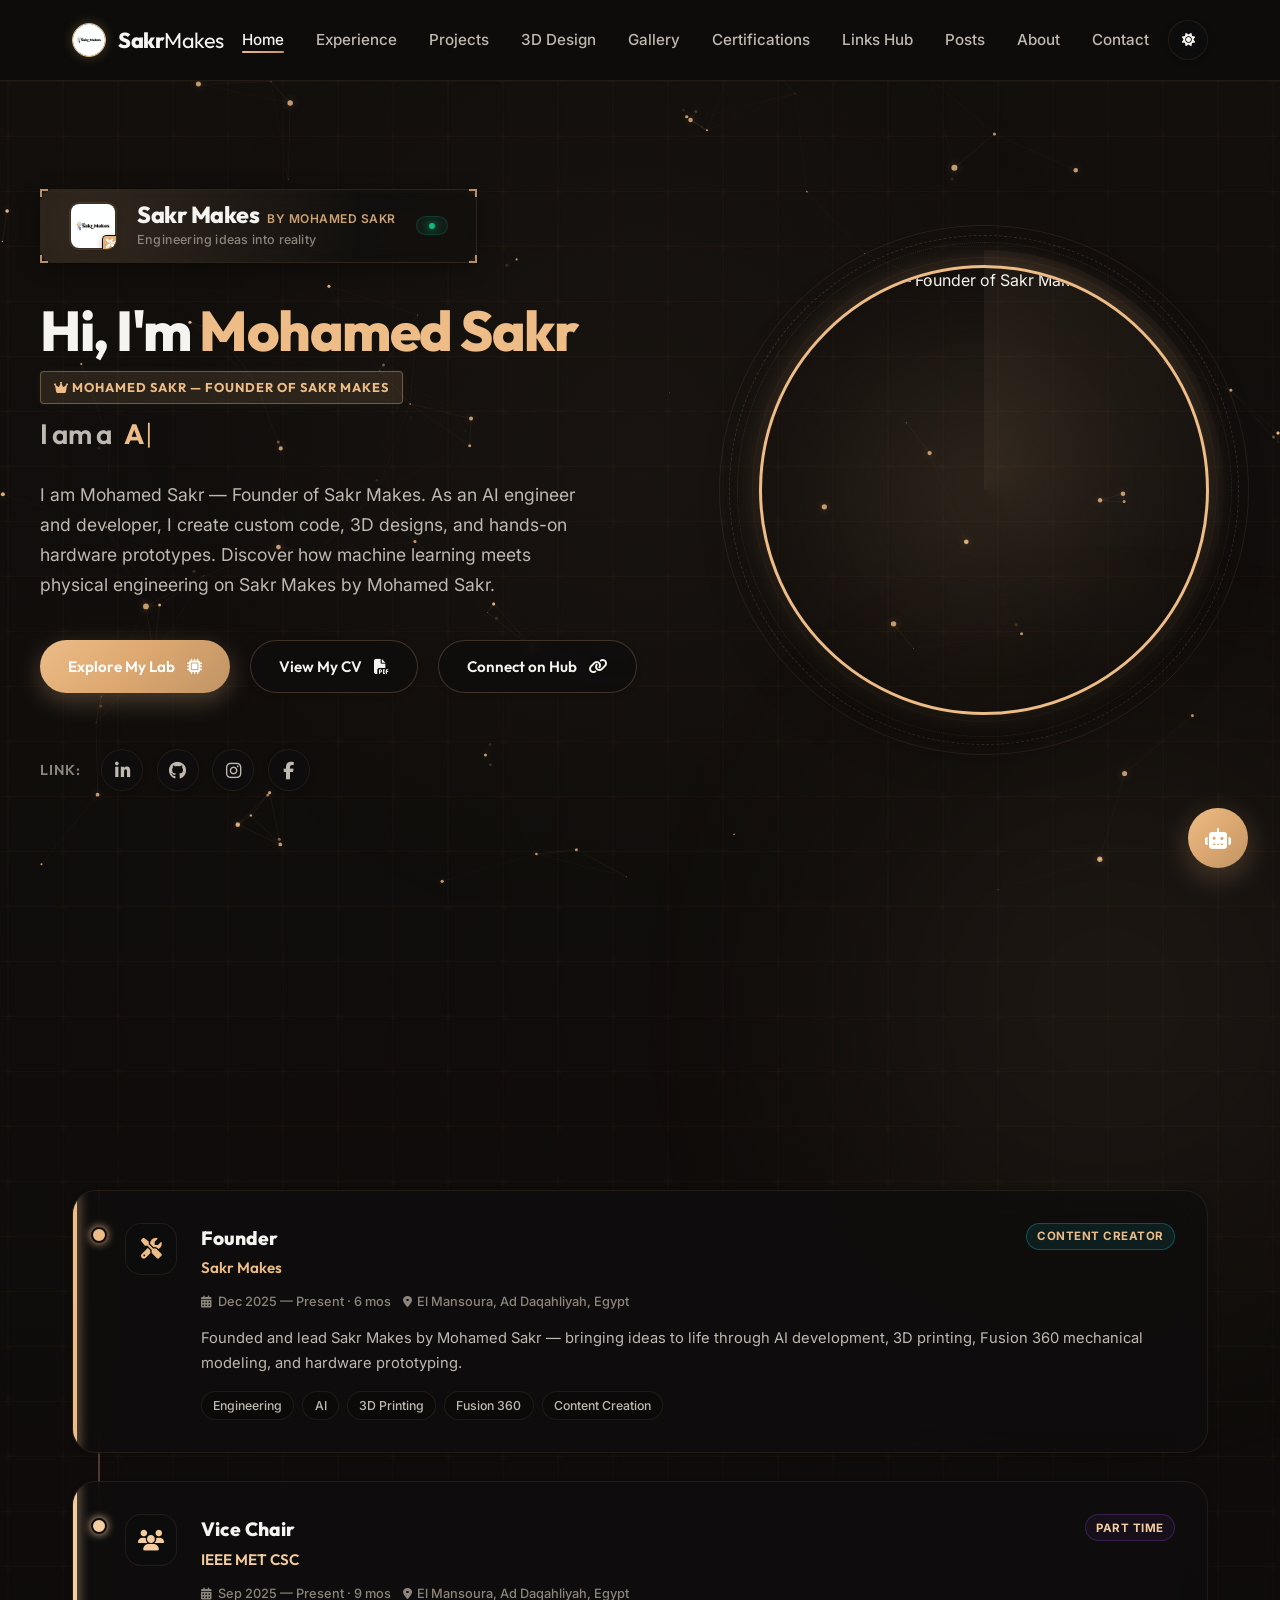
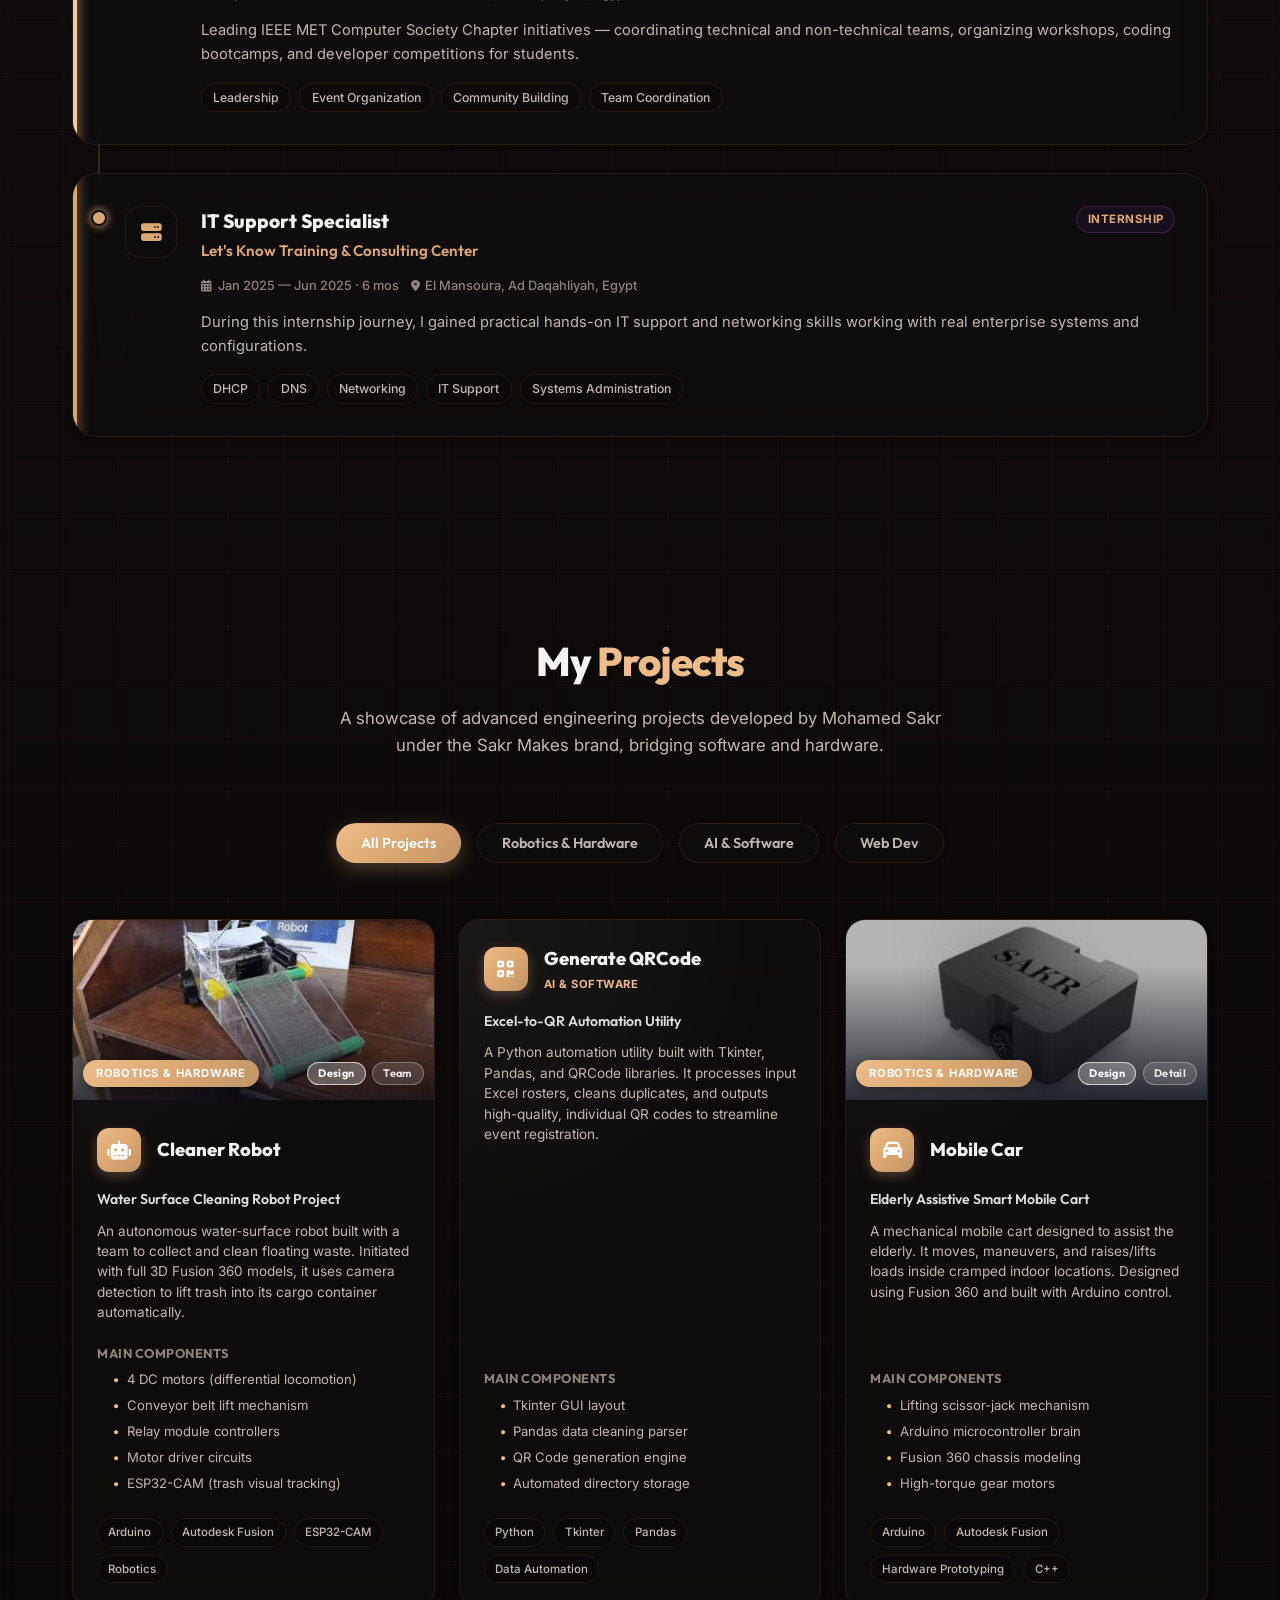
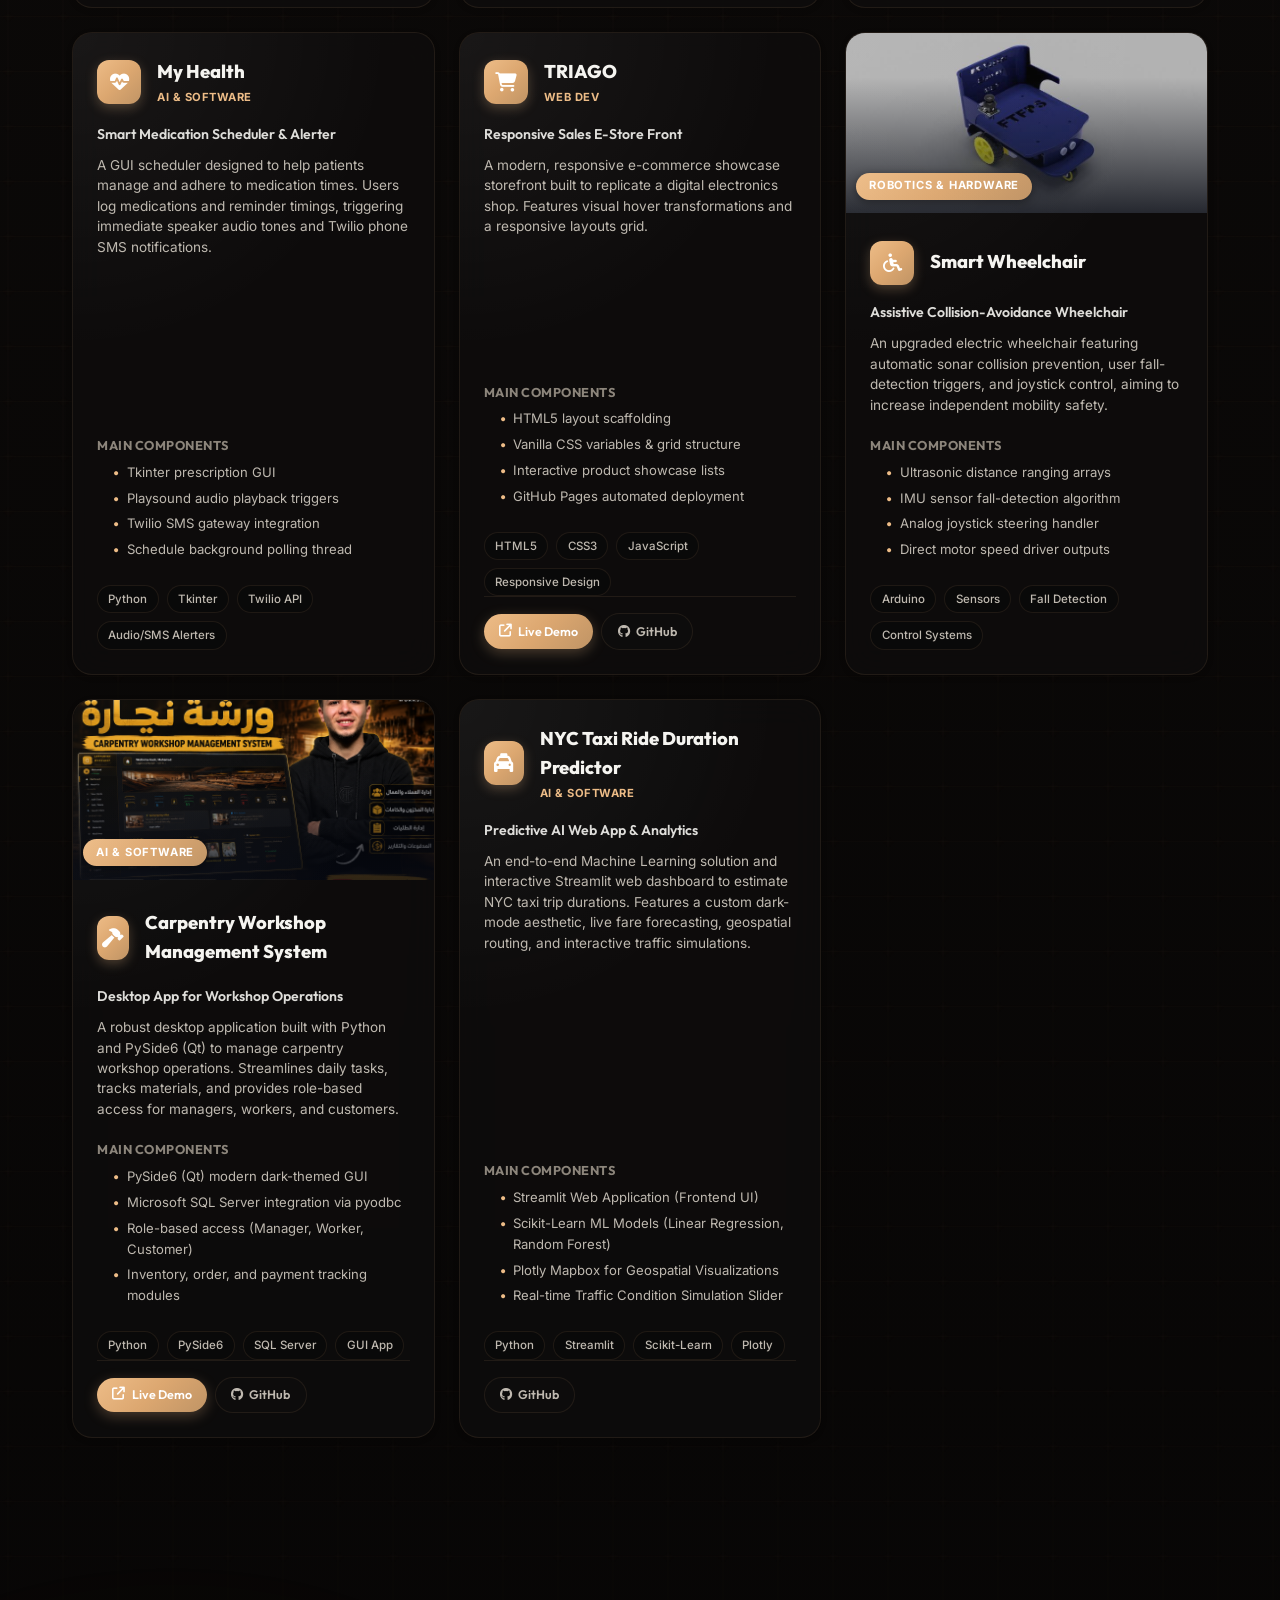
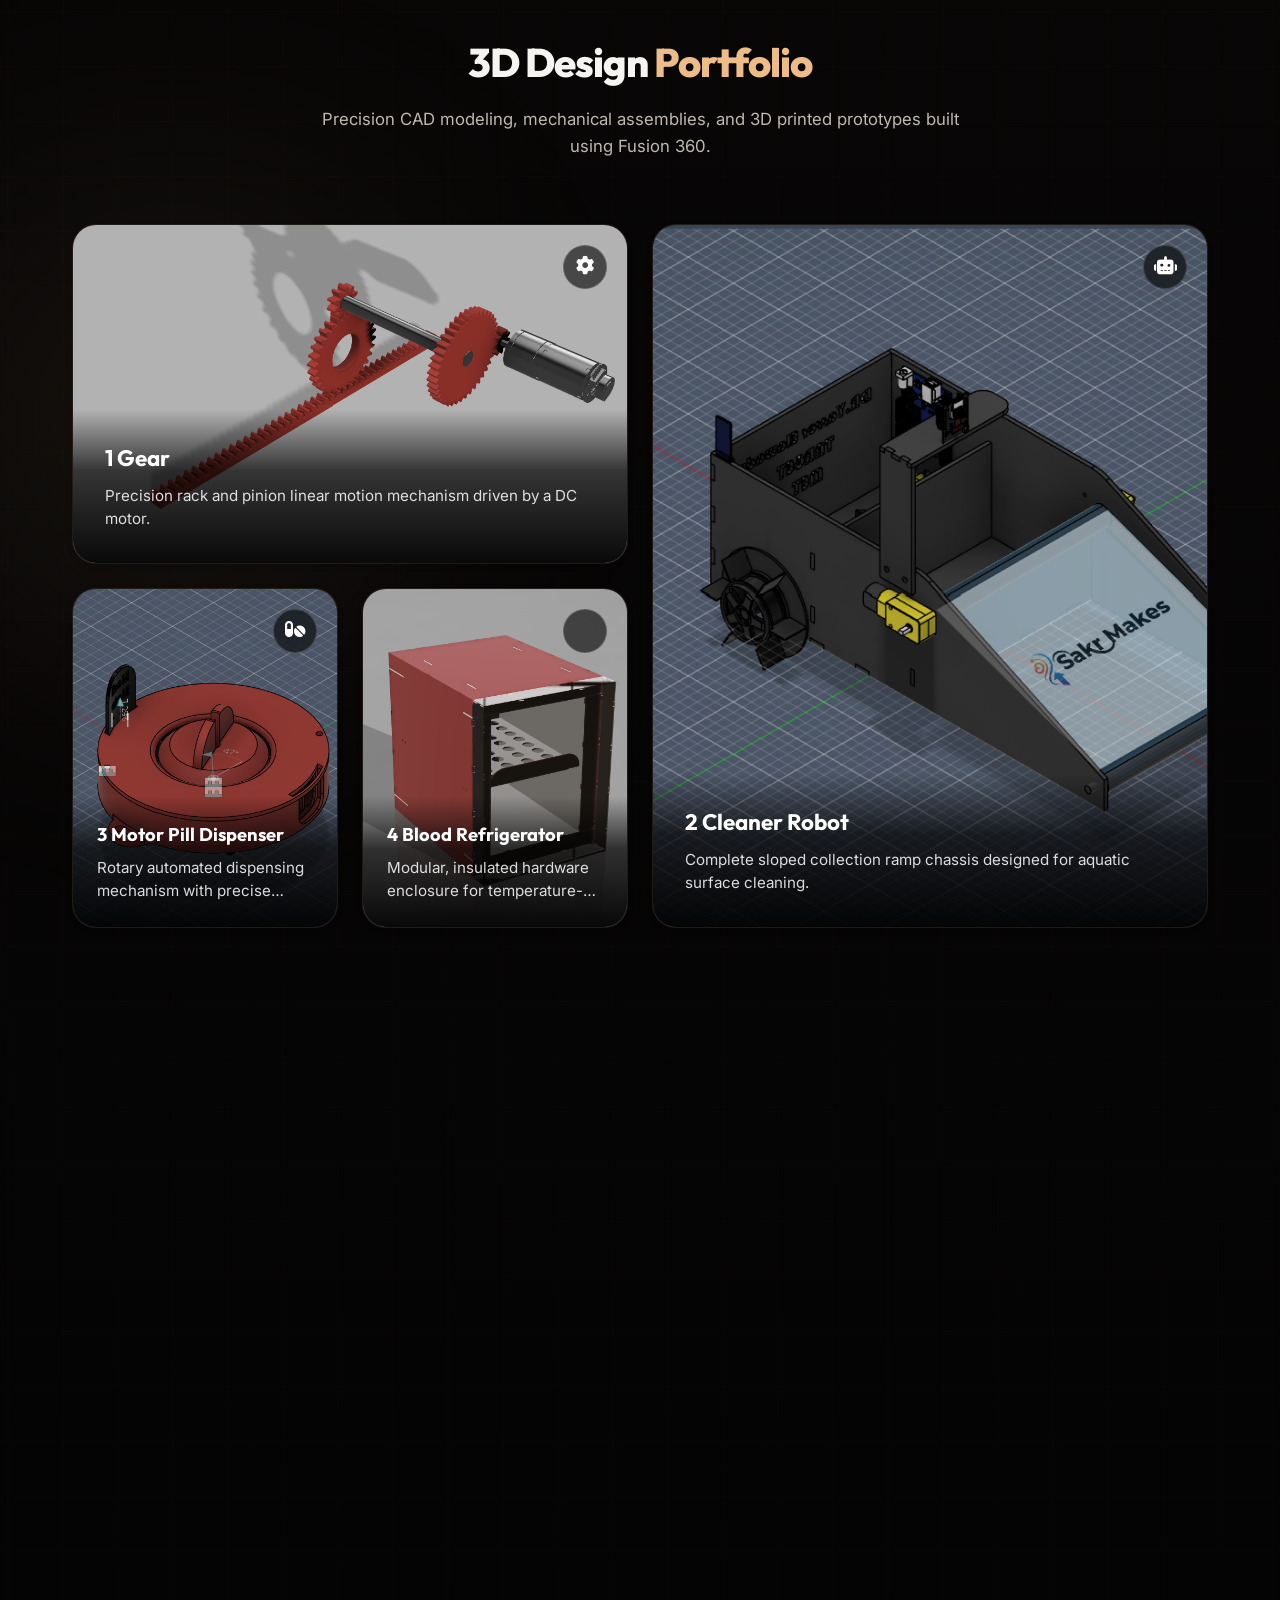
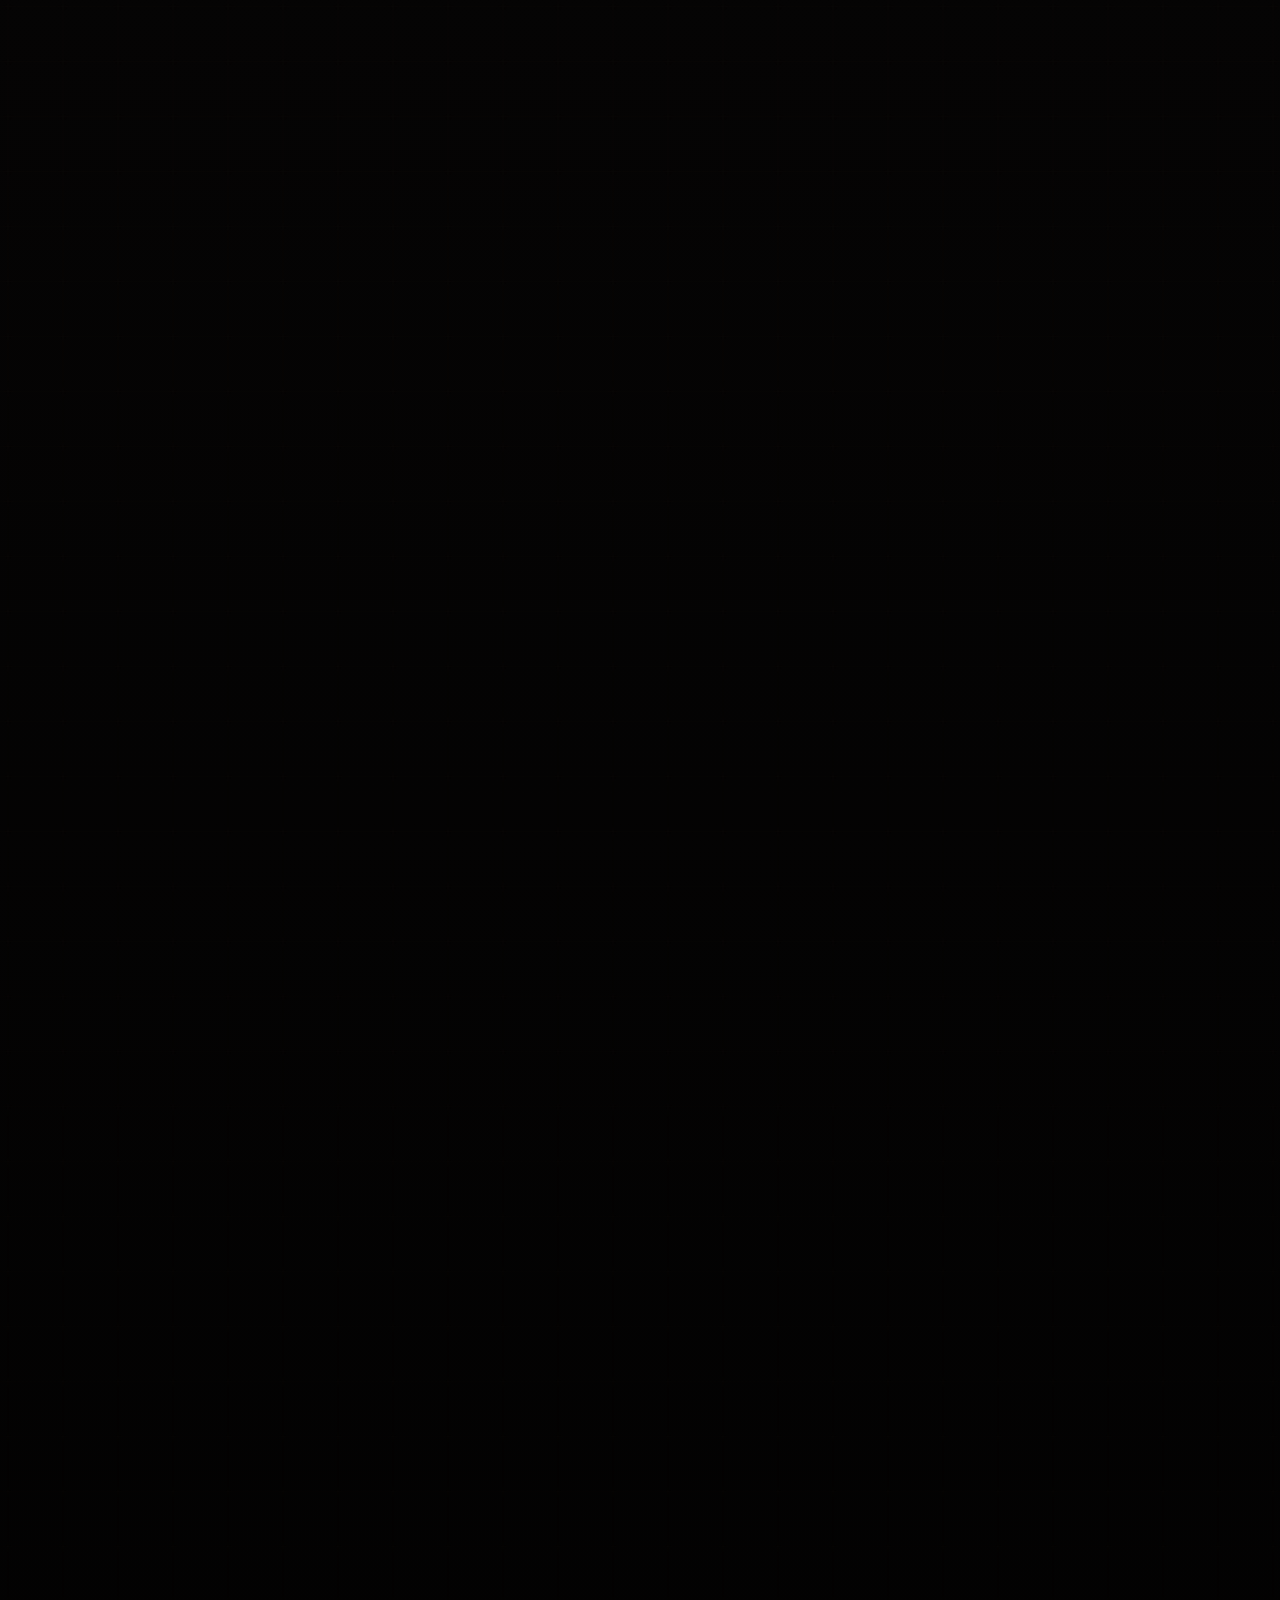
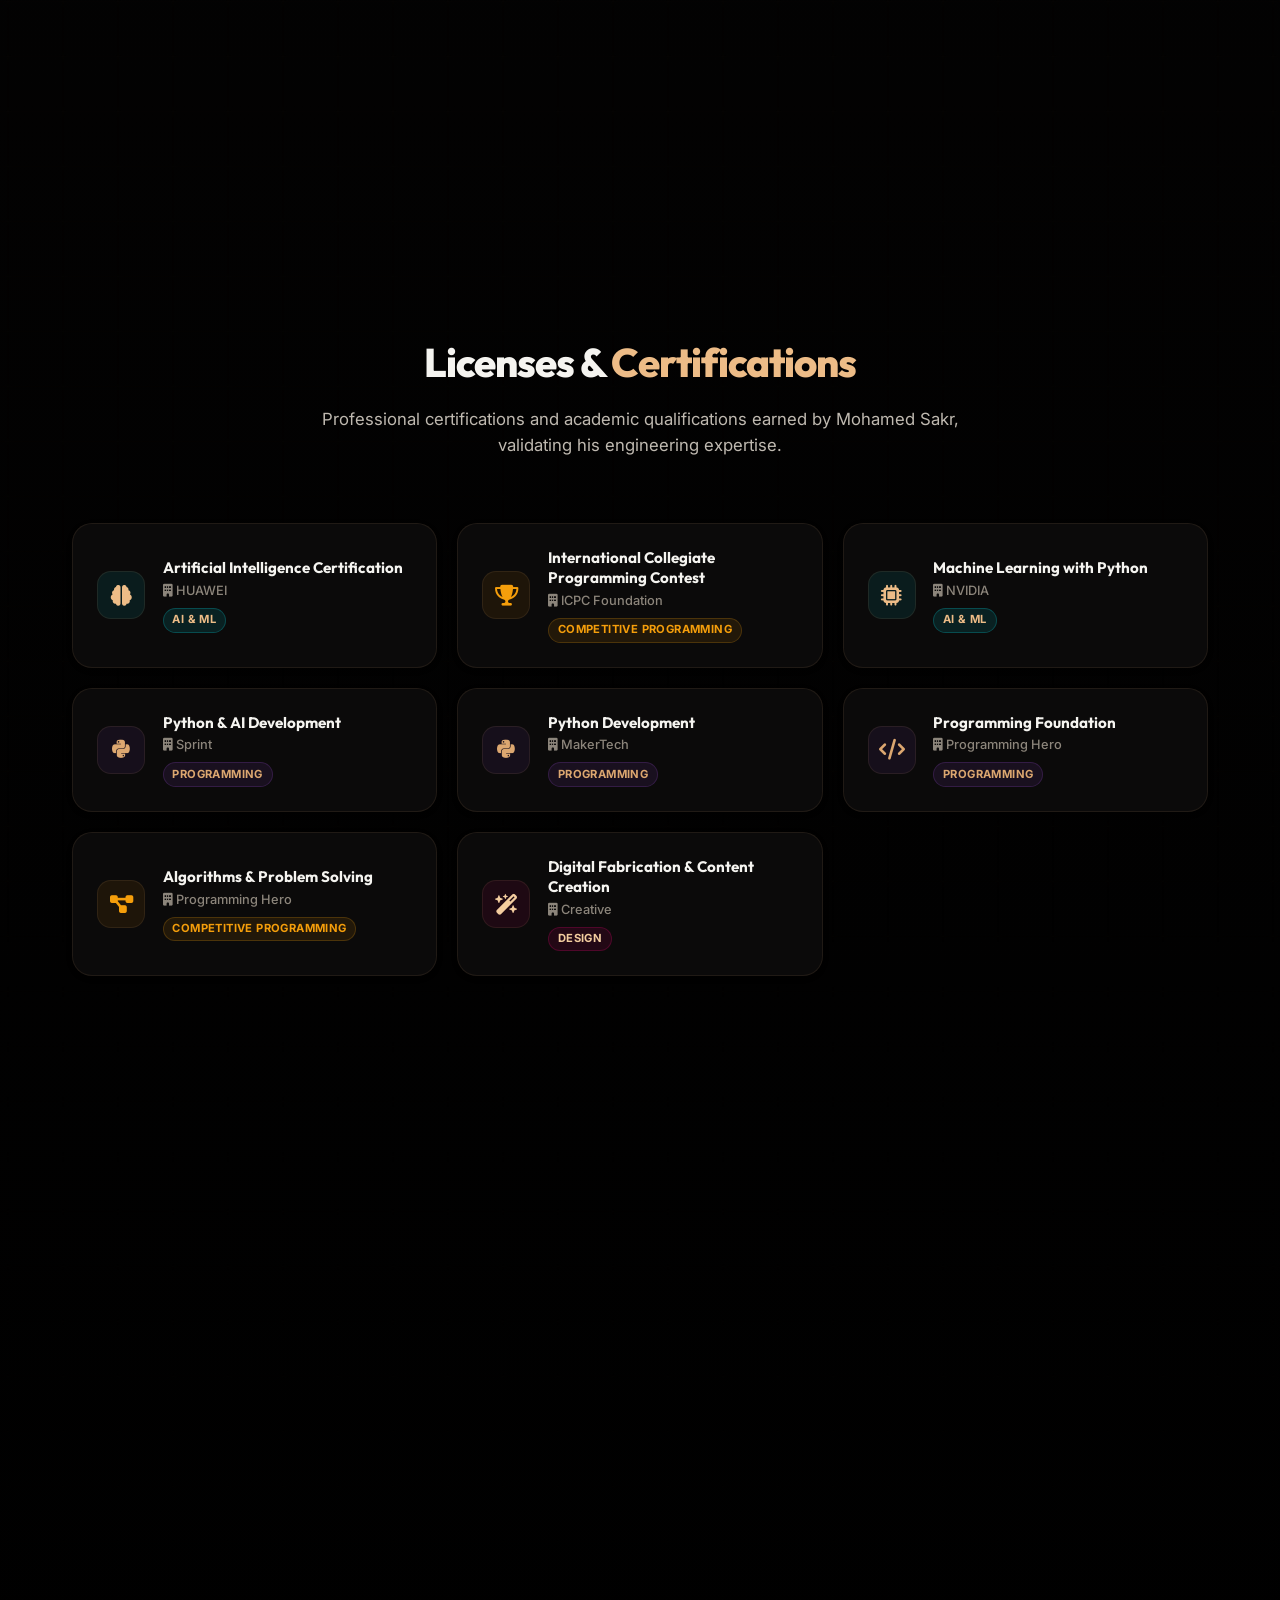
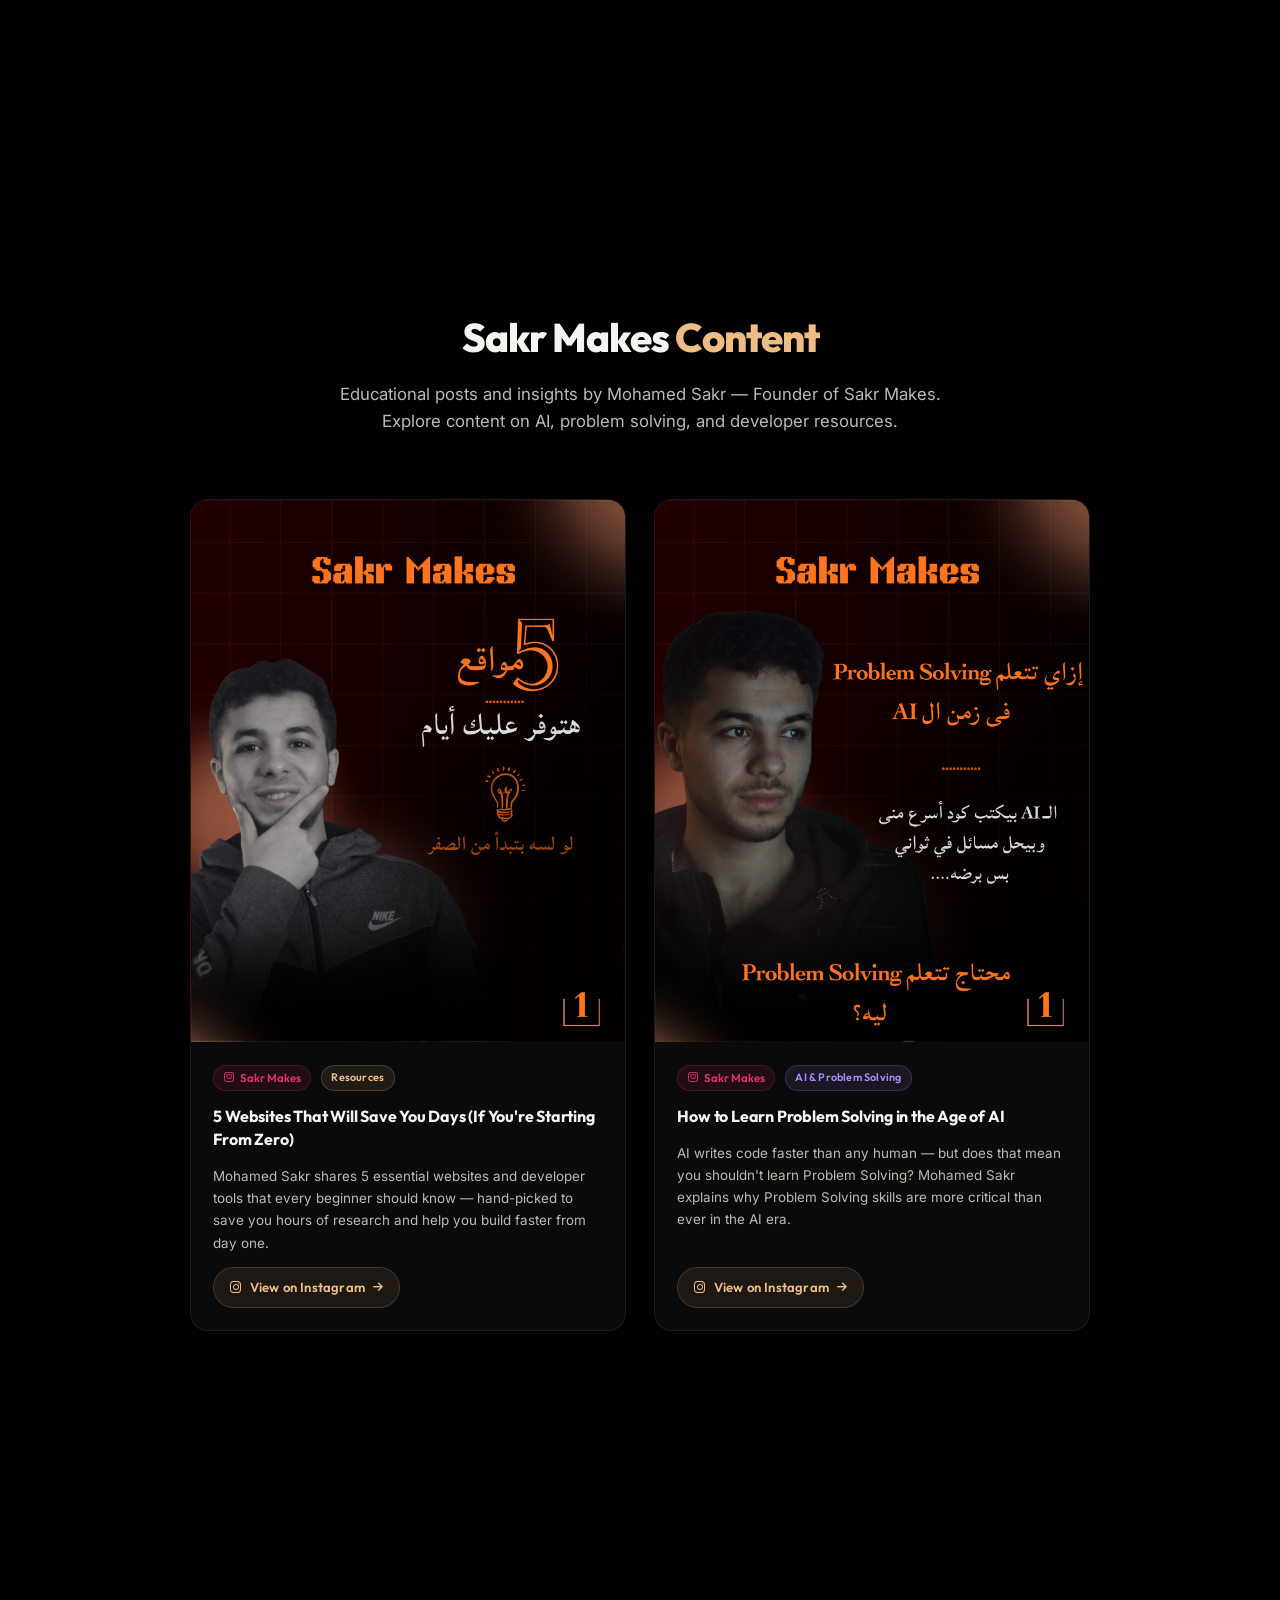
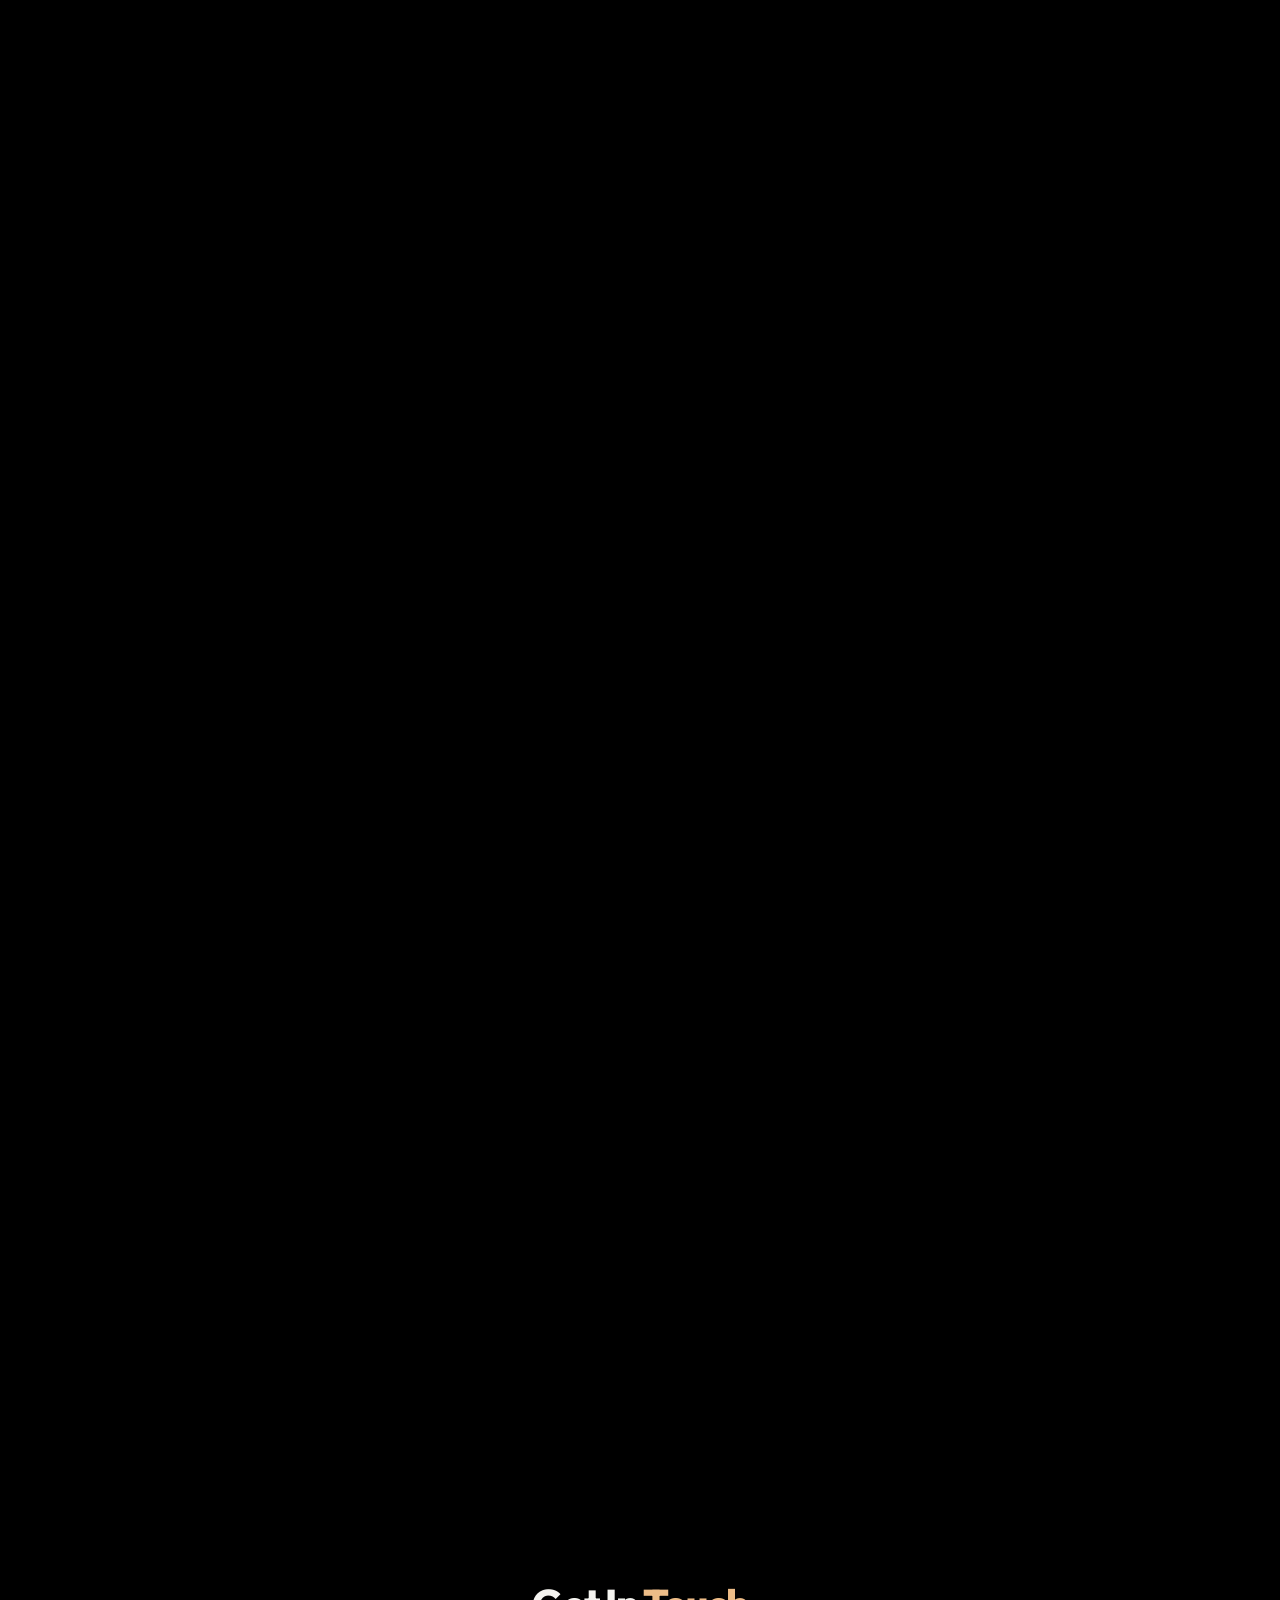
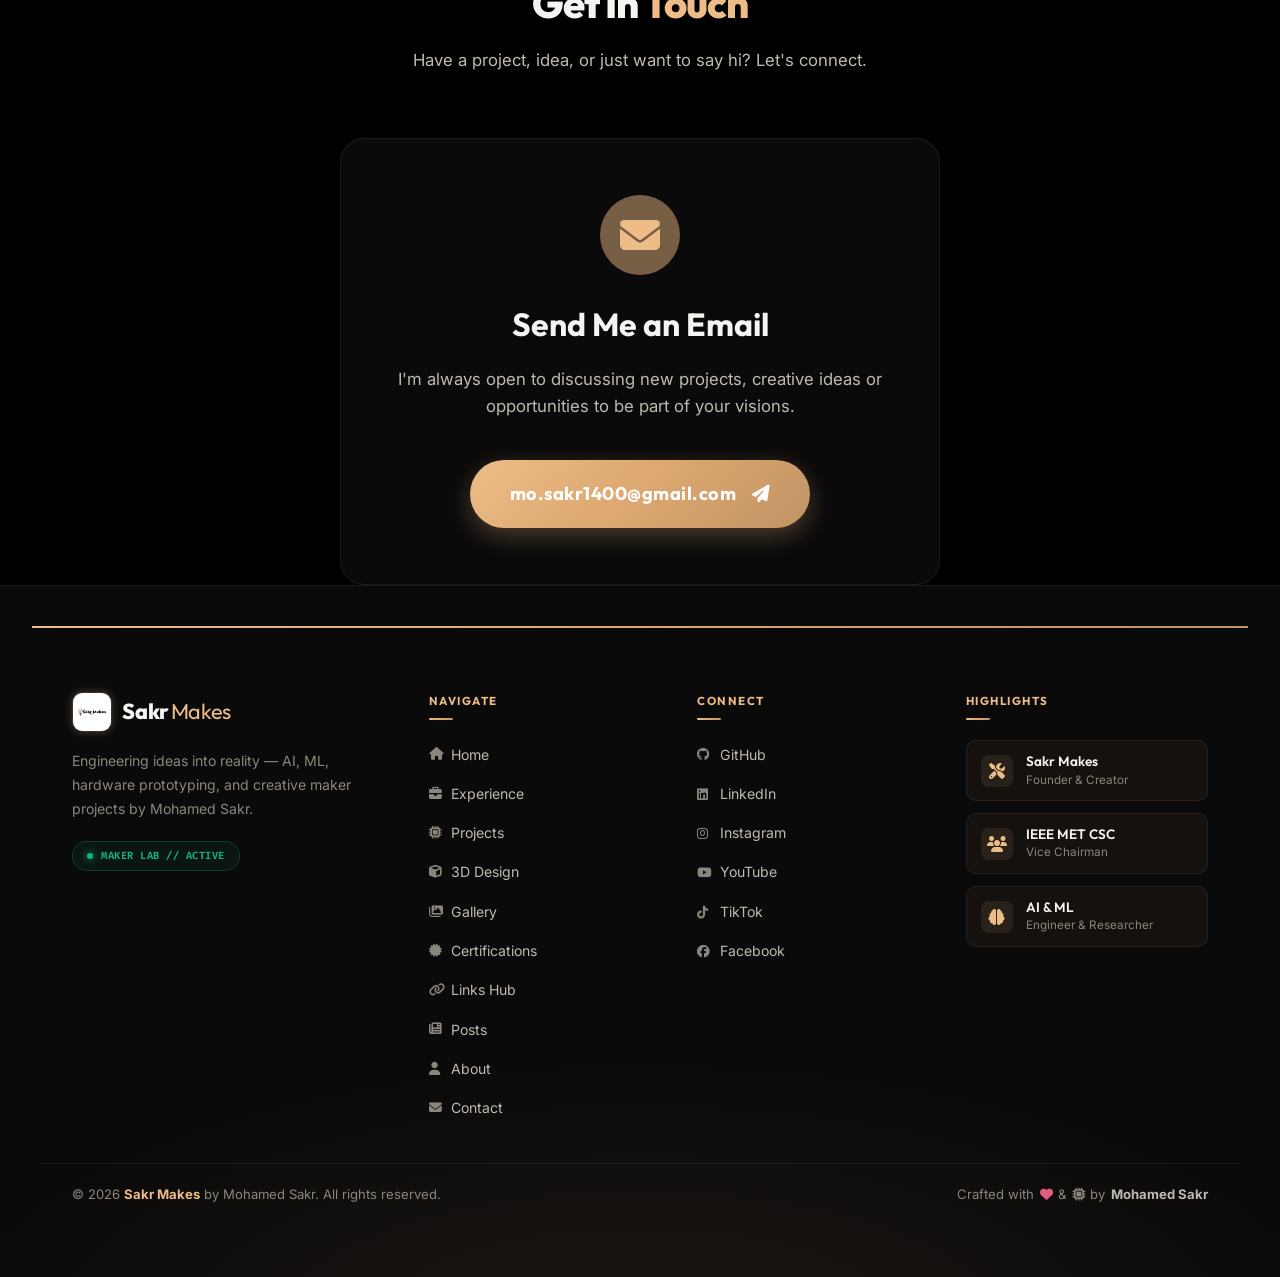
==== index.html @ 17da1d2d "feat: update contact email link to open in new Gmail compose window" ====
<!DOCTYPE html>
<html lang="en" data-theme="dark">

<head>
  <meta charset="UTF-8">
  <meta name="viewport" content="width=device-width, initial-scale=1.0, maximum-scale=5.0, viewport-fit=cover">
  
  <!-- Primary Meta Tags -->
  <title>Sakr Makes | Mohamed Sakr (محمد صقر) - AI, Robotics & Engineering</title>
  <meta name="title" content="Sakr Makes | Mohamed Sakr (محمد صقر) - AI, Robotics & Engineering">
  <meta name="description" content="Sakr Makes is the personal website of Mohamed Sakr, a Computer Engineering student who shares his journey in technology, artificial intelligence, software development, robotics, engineering projects, and content creation.">
  <meta name="keywords" content="Sakr Makes, sakrmake,sakrmakes, Mohamed Sakr, محمد صقر, Computer Engineering, AI, Robotics, Programming, Tech Creator, Engineering Student, Technology Content Creator, Hardware Maker, Machine Learning, 3D Design">
  <meta name="author" content="Mohamed Sakr (محمد صقر)">
  <meta name="generator" content="Sakr Makes Studio">

  <!-- Mobile, Apple & Futuristic Theme Optimization -->
  <meta name="theme-color" content="#0a0a0f">
  <meta name="color-scheme" content="dark">
  <meta name="apple-mobile-web-app-capable" content="yes">
  <meta name="apple-mobile-web-app-status-bar-style" content="black-translucent">
  <meta name="apple-mobile-web-app-title" content="Sakr Makes">

  <!-- Performance & Preloads -->
  <link rel="preload" as="image" href="https://sakr-makes.vercel.app/Mohamed%20Sakr.png">
  <link rel="preload" as="image" href="https://sakr-makes.vercel.app/Logo.jpeg">
  <link rel="icon" type="image/jpeg" href="https://sakr-makes.vercel.app/Logo.jpeg">
  <link rel="apple-touch-icon" href="https://sakr-makes.vercel.app/Logo.jpeg">

  <!-- Robots & Search Engine Directives -->
  <meta name="robots" content="index, follow, max-image-preview:large, max-snippet:-1, max-video-preview:-1">
  <meta name="googlebot" content="index, follow">

  <!-- Google Site Verification -->
  <meta name="google-site-verification" content="HTo15eZAMsulu4byNnymq1nunjpsI9AhFDq1rwTZe-8">

  <!-- Canonical URL -->
  <link rel="canonical" href="https://sakr-makes.vercel.app/">

  <!-- Open Graph / Facebook / Discord / WhatsApp -->
  <meta property="og:type" content="website">
  <meta property="og:url" content="https://sakr-makes.vercel.app/">
  <meta property="og:site_name" content="Sakr Makes">
  <meta property="og:title" content="Sakr Makes | Mohamed Sakr (محمد صقر) - AI, Robotics & Engineering">
  <meta property="og:description" content="Sakr Makes is the personal website of Mohamed Sakr, a Computer Engineering student who shares his journey in technology, artificial intelligence, software development, robotics, engineering projects, and content creation.">
  <meta property="og:image" content="https://sakr-makes.vercel.app/Mohamed%20Sakr.png">
  <meta property="og:image:secure_url" content="https://sakr-makes.vercel.app/Mohamed%20Sakr.png">
  <meta property="og:image:type" content="image/png">
  <meta property="og:image:width" content="1200">
  <meta property="og:image:height" content="630">
  <meta property="og:image:alt" content="Mohamed Sakr - Founder of Sakr Makes">
  <meta property="og:locale" content="en_US">
  <meta property="og:locale:alternate" content="ar_EG">

  <!-- Twitter / X / LinkedIn -->
  <meta name="twitter:card" content="summary_large_image">
  <meta name="twitter:url" content="https://sakr-makes.vercel.app/">
  <meta name="twitter:title" content="Sakr Makes | Mohamed Sakr (محمد صقر) - AI, Robotics & Engineering">
  <meta name="twitter:description" content="Sakr Makes is the personal website of Mohamed Sakr, a Computer Engineering student who shares his journey in technology, artificial intelligence, software development, robotics, engineering projects, and content creation.">
  <meta name="twitter:image" content="https://sakr-makes.vercel.app/Mohamed%20Sakr.png">
  <meta name="twitter:creator" content="@SakrMakes">
  <meta name="twitter:site" content="@SakrMakes">

  <!-- Google Schema.org JSON-LD for Entity Linking (Mohamed Sakr & Sakr Makes) -->
  <script type="application/ld+json">
  {
    "@context": "https://schema.org",
    "@graph": [
      {
        "@type": "WebSite",
        "@id": "https://sakr-makes.vercel.app/#website",
        "url": "https://sakr-makes.vercel.app/",
        "name": "Sakr Makes",
        "alternateName": ["SakrMakes", "sakrmake", "صقر ميكس"],
        "description": "Sakr Makes is the personal website of Mohamed Sakr, a Computer Engineering student who shares his journey in technology, artificial intelligence, software development, robotics, engineering projects, and content creation.",
        "publisher": { "@id": "https://sakr-makes.vercel.app/#organization" },
        "inLanguage": ["en-US", "ar-EG"]
      },
      {
        "@type": "Person",
        "@id": "https://sakr-makes.vercel.app/#person",
        "name": "Mohamed Sakr",
        "alternateName": ["محمد صقر", "sakrmake"],
        "jobTitle": ["Computer Engineering Student", "Technology Content Creator", "AI Engineer", "Robotics Engineer", "Programmer", "Tech Creator"],
        "description": "Sakr Makes is the personal website of Mohamed Sakr, a Computer Engineering student who shares his journey in technology, artificial intelligence, software development, robotics, engineering projects, and content creation.",
        "url": "https://sakr-makes.vercel.app/",
        "image": "https://sakr-makes.vercel.app/Personal.png",
        "sameAs": [
          "https://www.linkedin.com/in/mohamed-sakr-15b674279/",
          "https://www.instagram.com/mohamed_sakre_______/",
          "https://www.facebook.com/mohamed.m.sakrr?locale=ar_AR",
          "https://github.com/M0hamedSakr",
          "https://www.instagram.com/sakr.makes/",
          "https://www.tiktok.com/@sakr_makes",
          "https://www.youtube.com/@SAKRMAKES"
        ],
        "knowsAbout": ["Computer Engineering", "Artificial Intelligence", "Robotics", "Programming", "Machine Learning", "Embedded Systems", "3D Design", "Technology Content Creation"]
      },
      {
        "@type": "Organization",
        "@id": "https://sakr-makes.vercel.app/#organization",
        "name": "Sakr Makes",
        "alternateName": ["صقر ميكس", "sakrmake"],
        "founder": { "@id": "https://sakr-makes.vercel.app/#person" },
        "url": "https://sakr-makes.vercel.app/",
        "logo": "https://sakr-makes.vercel.app/Logo.jpeg",
        "sameAs": [
          "https://www.instagram.com/sakr.makes/",
          "https://www.tiktok.com/@sakr_makes",
          "https://www.youtube.com/@SAKRMAKES",
          "https://www.facebook.com/sakr.makes"
        ]
      },
      {
        "@type": "SocialMediaPosting",
        "@id": "https://www.instagram.com/p/DWhTC6UDKUD/",
        "headline": "5 Websites That Will Save You Days If You're Starting From Zero",
        "description": "Mohamed Sakr of Sakr Makes shares 5 essential developer websites every beginner should know to save time and start building faster.",
        "author": { "@id": "https://sakr-makes.vercel.app/#person" },
        "publisher": { "@id": "https://sakr-makes.vercel.app/#organization" },
        "url": "https://www.instagram.com/p/DWhTC6UDKUD/?igsh=ajJwd2ZzNW1uM2R4",
        "image": "https://sakr-makes.vercel.app/1.png"
      },
      {
        "@type": "SocialMediaPosting",
        "@id": "https://www.instagram.com/p/DXpQiFojMND/",
        "headline": "How to Learn Problem Solving in the Age of AI",
        "description": "Mohamed Sakr explains why Problem Solving remains a critical skill even when AI can write code, and how to approach learning it in the AI era.",
        "author": { "@id": "https://sakr-makes.vercel.app/#person" },
        "publisher": { "@id": "https://sakr-makes.vercel.app/#organization" },
        "url": "https://www.instagram.com/p/DXpQiFojMND/?igsh=MTI0cWRtd2o0ZWNuYw==",
        "image": "https://sakr-makes.vercel.app/2.png"
      },
      {
        "@type": "SocialMediaPosting",
        "@id": "https://youtube.com/shorts/PZWMLdSsp5A",
        "headline": "AI Is Not the Danger — Ignoring It Is",
        "description": "Mohamed Sakr of Sakr Makes discusses why artificial intelligence is not the real threat — and why ignoring it puts you behind. A YouTube Short by Sakr Makes.",
        "author": { "@id": "https://sakr-makes.vercel.app/#person" },
        "publisher": { "@id": "https://sakr-makes.vercel.app/#organization" },
        "url": "https://youtube.com/shorts/PZWMLdSsp5A?si=TJQN-OsCuM2TEhxK",
        "image": "https://sakr-makes.vercel.app/3.png"
      },
      {
        "@type": "SocialMediaPosting",
        "@id": "https://www.tiktok.com/@sakr_makes/video/7612235808984042772",
        "headline": "Fusion 360 by Sakr Makes — Mohamed Sakr 3D Design Video",
        "description": "Mohamed Sakr showcases Fusion 360 3D design skills in this TikTok video by Sakr Makes.",
        "author": { "@id": "https://sakr-makes.vercel.app/#person" },
        "publisher": { "@id": "https://sakr-makes.vercel.app/#organization" },
        "url": "https://www.tiktok.com/@sakr_makes/video/7612235808984042772",
        "image": "https://sakr-makes.vercel.app/4.png"
      },
      {
        "@type": "SocialMediaPosting",
        "@id": "https://www.youtube.com/shorts/aXv1hUyXxbU",
        "headline": "Sakr Makes YouTube Short — Mohamed Sakr Engineering Content",
        "description": "Another YouTube Short by Mohamed Sakr of Sakr Makes, covering engineering and maker topics.",
        "author": { "@id": "https://sakr-makes.vercel.app/#person" },
        "publisher": { "@id": "https://sakr-makes.vercel.app/#organization" },
        "url": "https://www.youtube.com/shorts/aXv1hUyXxbU"
      },
      {
        "@type": "ImageObject",
        "@id": "https://sakr-makes.vercel.app/#personal-photo",
        "name": "Mohamed Sakr — Founder of Sakr Makes, Professional Photo",
        "description": "Professional portrait of Mohamed Sakr, AI & ML Engineer and Founder of Sakr Makes.",
        "contentUrl": "https://sakr-makes.vercel.app/Personal.png",
        "author": { "@id": "https://sakr-makes.vercel.app/#person" }
      },
      {
        "@type": "ImageObject",
        "@id": "https://sakr-makes.vercel.app/#acpc-photo",
        "name": "Mohamed Sakr at ACPC — African & Arab Collegiate Programming Championship",
        "description": "Mohamed Sakr, Founder of Sakr Makes, participating as a contestant at the ACPC (African & Arab Collegiate Programming Championship), representing MET Academy.",
        "contentUrl": "https://sakr-makes.vercel.app/persnal2.jpg",
        "author": { "@id": "https://sakr-makes.vercel.app/#person" },
        "keywords": "Mohamed Sakr ACPC, Mohamed Sakr competition, Mohamed Sakr programming contest, Sakr Makes"
      },
      {
        "@type": "ImageObject",
        "@id": "https://sakr-makes.vercel.app/#robotics-photo-1",
        "name": "Mohamed Sakr with Robotics Project — Sakr Makes Engineering",
        "description": "Mohamed Sakr, Founder of Sakr Makes, standing with his self-built wheeled robot project — demonstrating hands-on hardware engineering and robotics prototyping skills.",
        "contentUrl": "https://sakr-makes.vercel.app/Persnal3.jpg",
        "author": { "@id": "https://sakr-makes.vercel.app/#person" },
        "keywords": "Mohamed Sakr robotics, Mohamed Sakr robot, Sakr Makes robotics, Mohamed Sakr hardware engineering"
      },
      {
        "@type": "ImageObject",
        "@id": "https://sakr-makes.vercel.app/#robotics-photo-2",
        "name": "Mohamed Sakr with Two Robots — Sakr Makes Maker & Engineer",
        "description": "Mohamed Sakr, Founder of Sakr Makes, showcasing two different robot prototypes he built, highlighting his expertise in mechanical design, electronics, and physical engineering.",
        "contentUrl": "https://sakr-makes.vercel.app/Persnal4.JPG",
        "author": { "@id": "https://sakr-makes.vercel.app/#person" },
        "keywords": "Mohamed Sakr maker, Mohamed Sakr engineer, Sakr Makes projects, Mohamed Sakr 3D printing, Mohamed Sakr prototyping"
      },
      {
        "@type": "ImageObject",
        "@id": "https://sakr-makes.vercel.app/#design-photo",
        "name": "Mohamed Sakr — Fusion 360 Design & Robot Prototype, Sakr Makes Engineering",
        "description": "Mohamed Sakr, Founder of Sakr Makes, holding his laptop showing a Fusion 360 3D robot design alongside the physical hardware prototype he built — capturing the full design-to-build pipeline.",
        "contentUrl": "https://sakr-makes.vercel.app/Persnal5.jpg",
        "author": { "@id": "https://sakr-makes.vercel.app/#person" },
        "keywords": "Mohamed Sakr Fusion 360, Mohamed Sakr 3D design, Sakr Makes design, Mohamed Sakr laptop, Mohamed Sakr build"
      },
      {
        "@type": "ImageObject",
        "@id": "https://sakr-makes.vercel.app/#nasa-photo",
        "name": "Mohamed Sakr at NASA Space Apps Cairo",
        "description": "Mohamed Sakr, Founder of Sakr Makes, participating at the NASA Space Apps Cairo Competition.",
        "contentUrl": "https://sakr-makes.vercel.app/Persnal6.webp",
        "author": { "@id": "https://sakr-makes.vercel.app/#person" },
        "keywords": "Mohamed Sakr NASA, Mohamed Sakr Space Apps, Mohamed Sakr hackathon, NASA Space Apps Cairo"
      }
    ]
  }
  </script>
  <!-- Google Fonts -->
  <link rel="preconnect" href="https://fonts.googleapis.com">
  <link rel="preconnect" href="https://fonts.gstatic.com" crossorigin>
  <link
    href="https://fonts.googleapis.com/css2?family=Inter:wght@300;400;500;600;700&family=Outfit:wght@300;400;500;600;700;800&family=Fira+Code:wght@400;500&display=swap"
    rel="stylesheet">
  <!-- FontAwesome Icons -->
  <link rel="stylesheet" href="https://cdnjs.cloudflare.com/ajax/libs/font-awesome/6.4.0/css/all.min.css"
    integrity="sha512-iecdLmaskl7CVkqkXNQ/ZH/XLlvWZOJyj7Yy7tcenmpD1ypASozpmT/E0iPtmFIB46ZmdtAc9eNBvH0H/ZpiBw=="
    crossorigin="anonymous" referrerpolicy="no-referrer" />
  <!-- Custom CSS -->
  <link rel="stylesheet" href="style.css">
</head>

<body>
  <!-- Cinematic Logo Opening Intro -->
  <div id="intro-screen" class="intro-screen">
    <div class="intro-glow-aura"></div>
    <div class="intro-particles-container" id="intro-particles"></div>

    <div class="intro-logo-circle-container">
      <div class="intro-circle-orbit"></div>
      <div class="intro-circle-orbit-inner"></div>
      <div class="intro-rotating-glow-ring"></div>
      <div class="intro-rotating-glow-ring-sharp"></div>

      <!-- GPU-Accelerated Orbiting Micro-particles -->
      <div class="intro-orbit-wrapper-1">
        <div class="intro-orbit-dot dot-1"></div>
      </div>
      <div class="intro-orbit-wrapper-2">
        <div class="intro-orbit-dot dot-2"></div>
      </div>

      <div class="intro-logo-circle">
        <img src="Logo.jpeg" alt="Sakr Makes Logo" class="intro-logo">
        <div class="intro-logo-shimmer"></div>
      </div>
    </div>
  </div>

  <!-- Interactive Cursor Glow Overlay -->
  <div id="cursor-glow" class="cursor-glow"></div>

  <!-- Canvas for interactive background -->
  <canvas id="particle-canvas"></canvas>
  <div class="grid-overlay"></div>

  <!-- Glowing background elements -->
  <div class="blob blob-1"></div>
  <div class="blob blob-2"></div>

  <!-- Header / Navigation -->
  <header>
    <div class="header-container">
      <a href="#" class="logo">
        <div class="nav-logo-container">
          <img src="Logo.jpeg" alt="Sakr Makes Brand Logo" class="nav-logo-img">
        </div>
        <span class="logo-text">Sakr<span class="logo-main">Makes</span></span>
      </a>
      <!-- Hamburger toggle for mobile -->
      <button class="nav-hamburger" id="nav-hamburger" aria-label="Toggle navigation">
        <span></span><span></span><span></span>
      </button>
      <nav id="main-nav">
        <ul>
          <li><a href="#" class="nav-link active" id="nav-home">Home</a></li>
          <li><a href="#experience-section" class="nav-link">Experience</a></li>
          <li><a href="#projects-section" class="nav-link">Projects</a></li>
          <li><a href="#threed-section" class="nav-link">3D Design</a></li>
          <li><a href="#gallery-section" class="nav-link">Gallery</a></li>
          <li><a href="#certifications-section" class="nav-link">Certifications</a></li>
          <li><a href="#links-section" class="nav-link">Links Hub</a></li>
          <li><a href="#posts-section" class="nav-link">Posts</a></li>
          <li><a href="#about-section" class="nav-link">About</a></li>
          <li><a href="#contact-section" class="nav-link">Contact</a></li>
        </ul>
      </nav>
      <div class="header-actions">
        <button id="theme-toggle" class="theme-btn" aria-label="Toggle Theme">
          <i class="fa-solid fa-moon"></i>
        </button>
      </div>
    </div>
  </header>

  <!-- Main Content Wrapper -->
  <main>
    <!-- Hero Section -->
    <section class="hero-section">
      <div class="hero-container">
        <!-- Hero Text -->
        <div class="hero-content reveal-on-scroll reveal-left">
          <!-- ===== SAKR MAKES BRAND SHOWCASE (Futuristic Tag Design) ===== -->
          <div class="brand-showcase-new">
            <div class="brand-logo-glow"></div>
            <div class="brand-corner brand-corner-tl"></div>
            <div class="brand-corner brand-corner-tr"></div>
            <div class="brand-corner brand-corner-bl"></div>
            <div class="brand-corner brand-corner-br"></div>
            <div class="brand-content-wrap">
              <div class="brand-icon-new brand-logo-container">
                <img src="Logo.jpeg" alt="Sakr Makes Logo" class="brand-logo-img">
                <div class="brand-icon-sub"><i class="fa-solid fa-screwdriver-wrench"></i></div>
              </div>
              <div class="brand-details">
                <div class="brand-header-row">
                  <span class="brand-name-new">Sakr Makes</span>
                  <span class="brand-by-new">by Mohamed Sakr</span>
                </div>
                <span class="brand-tagline-new">Engineering ideas into reality</span>
              </div>
              <div class="brand-status">
                <span class="status-dot"></span>

              </div>
            </div>
          </div>

          <h1 class="hero-title">
            Hi, I'm <span class="name-gradient">Mohamed Sakr</span>
          </h1>
          <h2 class="hero-subtitle">
            <span class="subtitle-badge"><i class="fa-solid fa-crown"></i> Mohamed Sakr — Founder of Sakr Makes</span>
            <span class="subtitle-role">I am a <span id="typing-text"></span><span class="cursor">|</span></span>
          </h2>
          <p class="hero-description" id="hero-bio">
            <strong>Sakr Makes is the personal website of Mohamed Sakr, a Computer Engineering student who shares his journey in technology, artificial intelligence, software development, robotics, engineering projects, and content creation.</strong> I design smart algorithms and build hands-on maker projects that connect code with reality.
          </p>

          <div class="cta-buttons">
            <a href="#projects-section" class="btn btn-primary">
              <span>Explore My Lab</span>
              <i class="fa-solid fa-microchip"></i>
            </a>
            <a href="https://canva.link/mwsqe4d5kc2mj1x" target="_blank" rel="noopener noreferrer" class="btn btn-secondary">
              <span>View My CV</span>
              <i class="fa-solid fa-file-pdf"></i>
            </a>
            <a href="#links-section" class="btn btn-secondary">
              <span>Connect on Hub</span>
              <i class="fa-solid fa-link"></i>
            </a>
          </div>

          <!-- Hero Social Connections -->
          <div class="social-bar">
            <span class="social-bar-label">Link:</span>
            <div class="social-icons" id="hero-socials">
              <!-- Loaded dynamically from data.json -->
            </div>
          </div>
        </div>

        <!-- Hero Graphic (Concentric Circular HUD & Profile Photo) -->
        <div class="hero-graphic reveal-on-scroll reveal-right">
          <div class="profile-circle-wrapper" id="profile-circle-wrapper">
            <!-- Concentric HUD rings -->
            <div class="hud-ring hud-ring-outer"></div>
            <div class="hud-ring hud-ring-ticks"></div>
            <div class="hud-ring hud-ring-dashed"></div>
            <div class="hud-ring hud-ring-scan"></div>
            <div class="hud-ring hud-ring-grid"></div>
            <div class="profile-circle-glow"></div>

            <!-- Circular Profile Photo Container -->
            <div class="profile-circle-container">
              <img src="Mohamed Sakr.png" alt="Mohamed Sakr — Founder of Sakr Makes" class="profile-circle-img">
            </div>
          </div>
        </div>
      </div>
    </section>

    <!-- Experience Section -->
    <section id="experience-section" class="experience-section">
      <div class="section-header reveal-on-scroll">
        <h2 class="section-title">My <span class="accent-text">Experience</span></h2>
        <p class="section-subtitle">Professional milestones of Mohamed Sakr, including founding Sakr Makes and leading
          student engineering initiatives.</p>
      </div>
      <div class="experience-timeline reveal-on-scroll" id="experience-timeline">
        <!-- Loaded dynamically -->
        <div class="loading-spinner">
          <i class="fa-solid fa-circle-notch fa-spin"></i> Loading Experience...
        </div>
      </div>
    </section>

    <!-- Projects Showcase Section -->
    <section id="projects-section" class="projects-section">
      <div class="section-header reveal-on-scroll">
        <h2 class="section-title">My <span class="accent-text">Projects</span></h2>
        <p class="section-subtitle">A showcase of advanced engineering projects developed by Mohamed Sakr under the Sakr
          Makes brand, bridging software and hardware.</p>
      </div>

      <!-- Filter Categories -->
      <div class="projects-filter">
        <button class="filter-btn active" data-filter="all">All Projects</button>
        <button class="filter-btn" data-filter="Robotics & Hardware">Robotics & Hardware</button>
        <button class="filter-btn" data-filter="AI & Software">AI & Software</button>
        <button class="filter-btn" data-filter="Web Dev">Web Dev</button>
      </div>

      <div class="projects-grid" id="projects-grid">
        <!-- Loaded dynamically from data.json -->
        <div class="loading-spinner">
          <i class="fa-solid fa-circle-notch fa-spin"></i> Loading Projects...
        </div>
      </div>
      </div>
    </section>

    <!-- ===== 3D DESIGN PORTFOLIO SECTION ===== -->
    <section id="threed-section" class="threed-section">
      <div class="section-header reveal-on-scroll">
        <h2 class="section-title">3D Design <span class="accent-text">Portfolio</span></h2>
        <p class="section-subtitle">Precision CAD modeling, mechanical assemblies, and 3D printed prototypes built using Fusion 360.</p>
      </div>

      <div class="threed-bento-grid reveal-on-scroll">
        <!-- Item 1: Gear -->
        <div class="threed-card bento-wide">
          <div class="threed-img-wrap">
            <img src="3D1.png" alt="Rack & Pinion Gear System" class="threed-img" loading="lazy">
            <div class="threed-overlay">
              <div class="threed-badge"><i class="fa-solid fa-gear"></i></div>
            </div>
          </div>
          <div class="threed-info">
            <h3 class="threed-title">1 Gear</h3>
            <p class="threed-desc">Precision rack and pinion linear motion mechanism driven by a DC motor.</p>
          </div>
        </div>

        <!-- Item 2: Cleaner Robot -->
        <div class="threed-card bento-tall">
          <div class="threed-img-wrap">
            <img src="3D2.png" alt="Cleaner Robot Chassis" class="threed-img" loading="lazy">
            <div class="threed-overlay">
              <div class="threed-badge"><i class="fa-solid fa-robot"></i></div>
            </div>
          </div>
          <div class="threed-info">
            <h3 class="threed-title">2 Cleaner Robot</h3>
            <p class="threed-desc">Complete sloped collection ramp chassis designed for aquatic surface cleaning.</p>
          </div>
        </div>

        <!-- Item 3: Motor Pill Dispenser -->
        <div class="threed-card">
          <div class="threed-img-wrap">
            <img src="3D3.png" alt="Motor Pill Dispenser" class="threed-img" loading="lazy">
            <div class="threed-overlay">
              <div class="threed-badge"><i class="fa-solid fa-pills"></i></div>
            </div>
          </div>
          <div class="threed-info">
            <h3 class="threed-title">3 Motor Pill Dispenser</h3>
            <p class="threed-desc">Rotary automated dispensing mechanism with precise angle stops.</p>
          </div>
        </div>

        <!-- Item 4: Blood Refrigerator -->
        <div class="threed-card">
          <div class="threed-img-wrap">
            <img src="3D4.png" alt="Blood Refrigerator" class="threed-img" loading="lazy">
            <div class="threed-overlay">
              <div class="threed-badge"><i class="fa-solid fa-temperature-snow"></i></div>
            </div>
          </div>
          <div class="threed-info">
            <h3 class="threed-title">4 Blood Refrigerator</h3>
            <p class="threed-desc">Modular, insulated hardware enclosure for temperature-controlled storage.</p>
          </div>
        </div>
      </div>
    </section>

    <!-- ===== PHOTO GALLERY SECTION — Mohamed Sakr in Action ===== -->
    <section id="gallery-section" class="gallery-section">
      <div class="section-header reveal-on-scroll">
        <h2 class="section-title">Mohamed Sakr <span class="accent-text">in Action</span></h2>
        <p class="section-subtitle">Real moments from Mohamed Sakr's engineering journey — competitions, robotics builds, and maker projects under the Sakr Makes brand.</p>
      </div>

      <div class="gallery-grid reveal-on-scroll">

        <!-- Photo 1: ACPC Competition -->
        <figure class="gallery-card gallery-card-featured" itemscope itemtype="https://schema.org/ImageObject">
          <meta itemprop="author" content="Mohamed Sakr">
          <meta itemprop="keywords" content="Mohamed Sakr ACPC, Mohamed Sakr competition, Mohamed Sakr programming contest, Sakr Makes">
          <div class="gallery-img-wrap">
            <img
              src="persnal2.jpg"
              alt="Mohamed Sakr at ACPC — African and Arab Collegiate Programming Championship contestant, Sakr Makes Founder"
              class="gallery-img"
              loading="lazy"
              itemprop="contentUrl"
            >
            <div class="gallery-img-overlay">
              <div class="gallery-badge">
                <i class="fa-solid fa-trophy"></i>
                <span>ACPC Competition</span>
              </div>
              <div class="gallery-zoom-icon"><i class="fa-solid fa-expand"></i></div>
            </div>
          </div>
          <figcaption class="gallery-caption" itemprop="caption">
            <div class="gallery-caption-header">
              <span class="gallery-tag"><i class="fa-solid fa-trophy"></i> Competition</span>
            </div>
            <h3 class="gallery-title" itemprop="name">Mohamed Sakr at ACPC</h3>
            <p class="gallery-desc">Mohamed Sakr representing MET Academy as a contestant at the <strong>African &amp; Arab Collegiate Programming Championship (ACPC)</strong> — showcasing elite problem-solving and competitive programming skills.</p>
          </figcaption>
        </figure>

        <!-- Photo 2: Robotics Build 1 -->
        <figure class="gallery-card" itemscope itemtype="https://schema.org/ImageObject">
          <meta itemprop="author" content="Mohamed Sakr">
          <meta itemprop="keywords" content="Mohamed Sakr robotics, Mohamed Sakr robot, Sakr Makes robotics, Mohamed Sakr hardware engineering">
          <div class="gallery-img-wrap">
            <img
              src="Persnal3.jpg"
              alt="Mohamed Sakr with his self-built wheeled robot — Sakr Makes robotics and hardware engineering project"
              class="gallery-img"
              loading="lazy"
              itemprop="contentUrl"
            >
            <div class="gallery-img-overlay">
              <div class="gallery-badge">
                <i class="fa-solid fa-robot"></i>
                <span>Robotics</span>
              </div>
              <div class="gallery-zoom-icon"><i class="fa-solid fa-expand"></i></div>
            </div>
          </div>
          <figcaption class="gallery-caption" itemprop="caption">
            <div class="gallery-caption-header">
              <span class="gallery-tag"><i class="fa-solid fa-robot"></i> Hardware</span>
            </div>
            <h3 class="gallery-title" itemprop="name">Robotics Engineering — Sakr Makes</h3>
            <p class="gallery-desc">Mohamed Sakr with his self-designed and hand-built <strong>wheeled robot</strong> — a Sakr Makes project combining mechanical design, electronics wiring, and embedded control systems.</p>
          </figcaption>
        </figure>

        <!-- Photo 3: Robotics Build 2 -->
        <figure class="gallery-card" itemscope itemtype="https://schema.org/ImageObject">
          <meta itemprop="author" content="Mohamed Sakr">
          <meta itemprop="keywords" content="Mohamed Sakr maker, Mohamed Sakr engineer, Sakr Makes projects, Mohamed Sakr 3D printing, Mohamed Sakr prototyping">
          <div class="gallery-img-wrap">
            <img
              src="Persnal4.JPG"
              alt="Mohamed Sakr showcasing two robot prototypes he built — Sakr Makes hardware engineering and maker projects"
              class="gallery-img"
              loading="lazy"
              itemprop="contentUrl"
            >
            <div class="gallery-img-overlay">
              <div class="gallery-badge">
                <i class="fa-solid fa-microchip"></i>
                <span>Prototyping</span>
              </div>
              <div class="gallery-zoom-icon"><i class="fa-solid fa-expand"></i></div>
            </div>
          </div>
          <figcaption class="gallery-caption" itemprop="caption">
            <div class="gallery-caption-header">
              <span class="gallery-tag"><i class="fa-solid fa-microchip"></i> Maker</span>
            </div>
            <h3 class="gallery-title" itemprop="name">Dual Robot Showcase — Sakr Makes</h3>
            <p class="gallery-desc">Mohamed Sakr presenting two distinct <strong>hardware prototypes</strong> built under Sakr Makes — demonstrating versatile engineering: mechanical assembly, circuit integration, and embedded programming.</p>
          </figcaption>
        </figure>

        <!-- Photo 4: Fusion 360 Design + Physical Build -->
        <figure class="gallery-card" itemscope itemtype="https://schema.org/ImageObject">
          <meta itemprop="author" content="Mohamed Sakr">
          <meta itemprop="keywords" content="Mohamed Sakr Fusion 360, Mohamed Sakr 3D design, Sakr Makes design, Mohamed Sakr laptop, Mohamed Sakr build">
          <div class="gallery-img-wrap">
            <img
              src="Persnal5.jpg"
              alt="Mohamed Sakr holding laptop with Fusion 360 robot design and physical prototype — Sakr Makes engineering and maker project"
              class="gallery-img"
              loading="lazy"
              itemprop="contentUrl"
            >
            <div class="gallery-img-overlay">
              <div class="gallery-badge">
                <i class="fa-solid fa-cube"></i>
                <span>Fusion 360</span>
              </div>
              <div class="gallery-zoom-icon"><i class="fa-solid fa-expand"></i></div>
            </div>
          </div>
          <figcaption class="gallery-caption" itemprop="caption">
            <div class="gallery-caption-header">
              <span class="gallery-tag"><i class="fa-solid fa-cube"></i> Design &amp; Build</span>
            </div>
            <h3 class="gallery-title" itemprop="name">Fusion 360 to Reality — Sakr Makes</h3>
            <p class="gallery-desc">Mohamed Sakr showcasing the full maker pipeline: a <strong>Fusion 360 3D robot design</strong> on screen alongside the physical hardware prototype built from that exact design.</p>
          </figcaption>
        </figure>

        <!-- Photo 5: NASA Space Apps -->
        <figure class="gallery-card gallery-card-featured" itemscope itemtype="https://schema.org/ImageObject">
          <meta itemprop="author" content="Mohamed Sakr">
          <meta itemprop="keywords" content="Mohamed Sakr NASA, Mohamed Sakr Space Apps, Mohamed Sakr hackathon, NASA Space Apps Cairo">
          <div class="gallery-img-wrap">
            <img
              src="Persnal6.webp"
              alt="Mohamed Sakr at the NASA Space Apps Cairo Competition"
              class="gallery-img"
              loading="lazy"
              itemprop="contentUrl"
            >
            <div class="gallery-img-overlay">
              <div class="gallery-badge">
                <i class="fa-solid fa-rocket"></i>
                <span>NASA Space Apps</span>
              </div>
              <div class="gallery-zoom-icon"><i class="fa-solid fa-expand"></i></div>
            </div>
          </div>
          <figcaption class="gallery-caption" itemprop="caption">
            <div class="gallery-caption-header">
              <span class="gallery-tag"><i class="fa-solid fa-rocket"></i> Hackathon</span>
            </div>
            <h3 class="gallery-title" itemprop="name">NASA Space Apps Cairo</h3>
            <p class="gallery-desc">Mohamed Sakr participating in the <strong>NASA Space Apps Challenge</strong> in Cairo — engaging in global problem-solving, teamwork, and building innovative solutions under intense time constraints.</p>
          </figcaption>
        </figure>

      </div>

      <!-- Lightbox Modal -->
      <div id="gallery-lightbox" class="gallery-lightbox" role="dialog" aria-label="Photo lightbox" aria-modal="true">
        <div class="gallery-lightbox-backdrop" id="gallery-lb-backdrop"></div>
        <div class="gallery-lightbox-content">
          <button class="gallery-lb-close" id="gallery-lb-close" aria-label="Close lightbox"><i class="fa-solid fa-xmark"></i></button>
          <img src="" alt="" id="gallery-lb-img" class="gallery-lb-img">
          <div class="gallery-lb-caption" id="gallery-lb-caption"></div>
        </div>
      </div>
    </section>

    <!-- Certifications Section -->
    <section id="certifications-section" class="certifications-section">
      <div class="section-header reveal-on-scroll">
        <h2 class="section-title">Licenses & <span class="accent-text">Certifications</span></h2>
        <p class="section-subtitle">Professional certifications and academic qualifications earned by Mohamed Sakr,
          validating his engineering expertise.</p>
      </div>
      <div class="certifications-grid reveal-on-scroll" id="certifications-grid">
        <!-- Loaded dynamically -->
        <div class="loading-spinner">
          <i class="fa-solid fa-circle-notch fa-spin"></i> Loading Certifications...
        </div>
      </div>
    </section>

    <!-- Links Hub / Social Directory Section -->
    <section id="links-section" class="links-section">
      <div class="section-header reveal-on-scroll">
        <h2 class="section-title">Sakr Makes <span class="accent-text">Hub</span></h2>
        <p class="section-subtitle">Connect with Mohamed Sakr, Founder of Sakr Makes, across official channels,
          developer hubs, and builder profiles.</p>
      </div>
      <div class="links-grid reveal-on-scroll" id="links-grid">
        <!-- Loaded dynamically from data.json -->
        <div class="loading-spinner">
          <i class="fa-solid fa-circle-notch fa-spin"></i> Loading Links Hub...
        </div>
      </div>
    </section>

    <!-- ===== POSTS & CONTENT SECTION ===== -->
    <section id="posts-section" class="posts-section">
      <div class="section-header reveal-on-scroll">
        <h2 class="section-title">Sakr Makes <span class="accent-text">Content</span></h2>
        <p class="section-subtitle">Educational posts and insights by Mohamed Sakr — Founder of Sakr Makes. Explore content on AI, problem solving, and developer resources.</p>
      </div>

      <div class="posts-layout reveal-on-scroll">

        <!-- Posts Grid -->
        <div class="posts-grid">

          <!-- Post 1: 5 مواقع هتوفر عليك أيام -->
          <article class="post-card" itemscope itemtype="https://schema.org/SocialMediaPosting">
            <meta itemprop="author" content="Mohamed Sakr">
            <meta itemprop="publisher" content="Sakr Makes">
            <a href="https://www.instagram.com/p/DWhTC6UDKUD/?igsh=ajJwd2ZzNW1uM2R4" target="_blank" rel="noopener noreferrer" class="post-img-link" aria-label="View post on Instagram">
              <div class="post-img-wrapper">
                <img src="1.png" alt="Mohamed Sakr Sakr Makes post — 5 websites that will save you days if you are starting from zero" class="post-img" loading="lazy" itemprop="image">
                <div class="post-img-overlay">
                  <div class="post-platform-badge">
                    <i class="fa-brands fa-instagram"></i> Instagram
                  </div>
                  <div class="post-view-btn">
                    <i class="fa-solid fa-arrow-up-right-from-square"></i>
                    <span>View Post</span>
                  </div>
                </div>
              </div>
            </a>
            <div class="post-card-body">
              <div class="post-card-meta">
                <span class="post-platform-tag"><i class="fa-brands fa-instagram"></i> Sakr Makes</span>
                <span class="post-category-tag">Resources</span>
              </div>
              <h3 class="post-title" itemprop="headline">5 Websites That Will Save You Days (If You're Starting From Zero)</h3>
              <p class="post-desc" itemprop="description">Mohamed Sakr shares 5 essential websites and developer tools that every beginner should know — hand-picked to save you hours of research and help you build faster from day one.</p>
              <a href="https://www.instagram.com/p/DWhTC6UDKUD/?igsh=ajJwd2ZzNW1uM2R4" target="_blank" rel="noopener noreferrer" class="post-read-btn" itemprop="url">
                <i class="fa-brands fa-instagram"></i>
                <span>View on Instagram</span>
                <i class="fa-solid fa-arrow-right"></i>
              </a>
            </div>
          </article>

          <!-- Post 2: إزاي تتعلم Problem Solving في زمن الـ AI -->
          <article class="post-card" itemscope itemtype="https://schema.org/SocialMediaPosting">
            <meta itemprop="author" content="Mohamed Sakr">
            <meta itemprop="publisher" content="Sakr Makes">
            <a href="https://www.instagram.com/p/DXpQiFojMND/?igsh=MTI0cWRtd2o0ZWNuYw==" target="_blank" rel="noopener noreferrer" class="post-img-link" aria-label="View post on Instagram">
              <div class="post-img-wrapper">
                <img src="2.png" alt="Mohamed Sakr Sakr Makes post — How to learn Problem Solving in the AI era" class="post-img" loading="lazy" itemprop="image">
                <div class="post-img-overlay">
                  <div class="post-platform-badge">
                    <i class="fa-brands fa-instagram"></i> Instagram
                  </div>
                  <div class="post-view-btn">
                    <i class="fa-solid fa-arrow-up-right-from-square"></i>
                    <span>View Post</span>
                  </div>
                </div>
              </div>
            </a>
            <div class="post-card-body">
              <div class="post-card-meta">
                <span class="post-platform-tag"><i class="fa-brands fa-instagram"></i> Sakr Makes</span>
                <span class="post-category-tag ai-tag">AI &amp; Problem Solving</span>
              </div>
              <h3 class="post-title" itemprop="headline">How to Learn Problem Solving in the Age of AI</h3>
              <p class="post-desc" itemprop="description">AI writes code faster than any human — but does that mean you shouldn't learn Problem Solving? Mohamed Sakr explains why Problem Solving skills are more critical than ever in the AI era.</p>
              <a href="https://www.instagram.com/p/DXpQiFojMND/?igsh=MTI0cWRtd2o0ZWNuYw==" target="_blank" rel="noopener noreferrer" class="post-read-btn" itemprop="url">
                <i class="fa-brands fa-instagram"></i>
                <span>View on Instagram</span>
                <i class="fa-solid fa-arrow-right"></i>
              </a>
            </div>
          </article>

        </div>
      </div>

      <!-- CTA to follow -->
      <div class="posts-cta reveal-on-scroll">
        <p class="posts-cta-text">Follow <strong>Sakr Makes</strong> by Mohamed Sakr for more content on AI, engineering, and maker projects.</p>
        <div class="posts-cta-buttons">
          <a href="https://www.instagram.com/sakr.makes/" target="_blank" rel="noopener" class="posts-cta-btn posts-cta-ig">
            <i class="fa-brands fa-instagram"></i> <span>@sakr.makes</span>
          </a>
          <a href="https://www.youtube.com/@SAKRMAKES" target="_blank" rel="noopener" class="posts-cta-btn posts-cta-yt">
            <i class="fa-brands fa-youtube"></i> <span>SAKR MAKES</span>
          </a>
          <a href="https://www.tiktok.com/@sakr_makes" target="_blank" rel="noopener" class="posts-cta-btn posts-cta-tt">
            <i class="fa-brands fa-tiktok"></i> <span>@sakr_makes</span>
          </a>
        </div>
      </div>
    </section>

    <!-- Detailed About & Leadership Section -->
    <section id="about-section" class="about-section">
      <div class="section-header reveal-on-scroll">
        <h2 class="section-title">About & <span class="accent-text">Leadership</span></h2>
        <p class="section-subtitle">Explore the creator brand, campus leadership, and engineering foundations of Mohamed
          Sakr.</p>
      </div>
      <div class="about-grid reveal-on-scroll">

        <!-- ── Mohamed Sakr Personal Photo Banner ── -->
        <div class="about-personal-banner">
          <div class="about-personal-glow"></div>
          <div class="about-personal-photo-wrap">
            <img src="Personal.png" alt="Mohamed Sakr — Founder of Sakr Makes, professional photo" class="about-personal-img" loading="lazy">
            <div class="about-personal-photo-overlay">
              <div class="personal-photo-badge">
                <i class="fa-solid fa-crown"></i>
                <span>Mohamed Sakr</span>
              </div>
            </div>
          </div>
          <div class="about-personal-content">
            <h3 class="about-personal-name">Mohamed Sakr</h3>
            <p class="about-personal-role">Founder of Sakr Makes &nbsp;&bull;&nbsp; AI &amp; ML Engineer &nbsp;&bull;&nbsp; Computer Engineering Student</p>
            <p class="about-personal-bio">I'm Mohamed Sakr — a Computer Engineering student, Technology Content Creator, and the founder behind Sakr Makes. <strong>Sakr Makes documents my journey as a Computer Engineering student, sharing university projects, coding experiences, AI experiments, robotics builds, 3D designs, and personal growth in tech.</strong> I bridge the gap between code and physical engineering, building smart systems that connect software intelligence with real-world hardware.</p>
            <div class="about-personal-socials">
              <a href="https://www.instagram.com/mohamed_sakre_______/" target="_blank" rel="noopener" class="personal-social-btn" aria-label="Mohamed Sakr on Instagram"><i class="fa-brands fa-instagram"></i></a>
              <a href="https://www.linkedin.com/in/mohamed-sakr-15b674279/" target="_blank" rel="noopener" class="personal-social-btn" aria-label="LinkedIn"><i class="fa-brands fa-linkedin"></i></a>
              <a href="https://github.com/M0hamedSakr" target="_blank" rel="noopener" class="personal-social-btn" aria-label="GitHub"><i class="fa-brands fa-github"></i></a>
              <a href="https://www.facebook.com/mohamed.m.sakrr" target="_blank" rel="noopener" class="personal-social-btn" aria-label="Facebook"><i class="fa-brands fa-facebook-f"></i></a>
            </div>
          </div>
        </div>
        <!-- Sakr Makes Card -->
        <div class="about-card brand-card">
          <div class="about-card-glow"></div>
          <div class="about-card-header">
            <div class="about-card-icon"><i class="fa-solid fa-screwdriver-wrench"></i></div>
            <div class="about-card-titles">
              <h3>Sakr Makes</h3>
              <span class="card-role">Mohamed Sakr — Founder of Sakr Makes</span>
            </div>
          </div>
          <p class="card-desc">Sakr Makes by Mohamed Sakr is a creative maker brand exploring the intersection of
            digital design, 3D printing fabrication, and smart hardware systems. As the founder, I lead all research,
            mechanical design, and electronic integration.</p>
          <ul class="about-list">
            <li>
              <i class="fa-solid fa-cube list-icon"></i>
              <span><strong>Fusion 360</strong> — Modeling functional structural enclosures and mechanical
                fittings.</span>
            </li>
            <li>
              <i class="fa-solid fa-layer-group list-icon"></i>
              <span><strong>3D Printing</strong> — Operating hardware slicing controls, fine-tuning tolerances, and
                assemblies.</span>
            </li>
            <li>
              <i class="fa-solid fa-microchip list-icon"></i>
              <span><strong>Prototyping</strong> — Wiring mechanical parts with controllers, battery modules, and sensor
                inputs.</span>
            </li>
          </ul>
        </div>

        <!-- IEEE leadership Card -->
        <div class="about-card leadership-card">
          <div class="about-card-glow"></div>
          <div class="about-card-header">
            <div class="about-card-icon"><i class="fa-solid fa-users"></i></div>
            <div class="about-card-titles">
              <h3>IEEE MET CSC</h3>
              <span class="card-role">Vice Chairman</span>
            </div>
          </div>
          <p class="card-desc">IEEE MET CSC is the official IEEE Computer Society Chapter at MET Academy, Egypt.
            Together, we empower students through modern engineering methodologies and hands-on skill development.</p>
          <ul class="about-list">
            <li>
              <i class="fa-solid fa-diagram-project list-icon"></i>
              <span>Coordinating workflows and project timelines between tech and logistical committees.</span>
            </li>
            <li>
              <i class="fa-solid fa-chalkboard-user list-icon"></i>
              <span>Running workshops, interactive training bootcamps, and developer competitions.</span>
            </li>
            <li>
              <i class="fa-solid fa-handshake list-icon"></i>
              <span>Fostering peer-to-peer coding and AI learning circles.</span>
            </li>
            <li>
              <i class="fa-solid fa-award list-icon"></i>
              <span>Cultivating leadership, community organizing, and collaboration skills.</span>
            </li>
          </ul>
        </div>

        <!-- Skills Summary Card -->
        <div class="about-card skills-card">
          <div class="about-card-glow"></div>
          <div class="about-card-header">
            <div class="about-card-icon"><i class="fa-solid fa-brain"></i></div>
            <div class="about-card-titles">
              <h3>Skills & Core</h3>
              <span class="card-role">Tech Competencies</span>
            </div>
          </div>

          <div class="skills-block">
            <h4 class="skills-block-title">AI & Machine Learning</h4>
            <div class="skills-tags mini-tags">
              <span class="tag active-tag"><i class="fa-solid fa-check"></i> Python & ML Analysis</span>
              <span class="tag active-tag"><i class="fa-solid fa-check"></i> Supervised & Unsupervised</span>
              <span class="tag learning-tag"><i class="fa-solid fa-arrows-spin fa-spin"></i> Deep Learning</span>
              <span class="tag learning-tag"><i class="fa-solid fa-arrows-spin fa-spin"></i> LLMs & Transformers</span>
            </div>
          </div>

          <div class="skills-block">
            <h4 class="skills-block-title">Languages & Tools</h4>
            <div class="skills-tags mini-tags">
              <span class="tag">C++</span>
              <span class="tag">C</span>
              <span class="tag">Python</span>
              <span class="tag">Flask</span>
              <span class="tag">HTML / CSS / JS</span>
              <span class="tag">Git & GitHub</span>
            </div>
          </div>

          <div class="skills-block">
            <h4 class="skills-block-title">Core Strengths</h4>
            <div class="skills-tags mini-tags">
              <span class="tag strength-tag">DSA</span>
              <span class="tag strength-tag">OOP</span>
              <span class="tag strength-tag">Problem Solving</span>
              <span class="tag strength-tag">Code Debugging</span>
            </div>
          </div>
        </div>
      </div>
    </section>

    <!-- Contact Section -->
    <section id="contact-section" class="contact-section">
      <div class="section-header reveal-on-scroll">
        <h2 class="section-title">Get In <span class="accent-text">Touch</span></h2>
        <p class="section-subtitle">Have a project, idea, or just want to say hi? Let's connect.</p>
      </div>
      
      <div class="contact-container reveal-on-scroll">
        <div class="contact-card">
          <div class="contact-card-glow"></div>
          <div class="contact-icon-wrapper">
            <i class="fa-solid fa-envelope contact-icon"></i>
            <div class="contact-pulse"></div>
            <div class="contact-pulse-2"></div>
          </div>
          <h3 class="contact-heading">Send Me an Email</h3>
          <p class="contact-text">I'm always open to discussing new projects, creative ideas or opportunities to be part of your visions.</p>
          <a href="https://mail.google.com/mail/?view=cm&fs=1&to=mo.sakr1400@gmail.com" target="_blank" rel="noopener noreferrer" class="contact-email-link">
            <span class="email-text">mo.sakr1400@gmail.com</span>
            <i class="fa-solid fa-paper-plane email-arrow"></i>
          </a>
        </div>
      </div>
    </section>
  </main>

  <!-- Footer -->
  <footer class="site-footer">
    <!-- Decorative top glow line -->
    <div class="footer-glow-line"></div>

    <div class="footer-inner">

      <!-- ── Brand Column ── -->
      <div class="footer-col footer-brand">
        <a href="#" class="footer-logo">
          <img src="Logo.jpeg" alt="Sakr Makes Logo" class="footer-logo-img">
          <span class="footer-logo-text">Sakr<span class="footer-logo-accent">Makes</span></span>
        </a>
        <p class="footer-brand-desc">
          Engineering ideas into reality — AI, ML, hardware prototyping, and creative maker projects by Mohamed Sakr.
        </p>
        <div class="footer-status-pill">
          <span class="footer-status-dot"></span>
          <span>MAKER LAB // ACTIVE</span>
        </div>
      </div>

      <!-- ── Navigation Column ── -->
      <div class="footer-col">
        <h4 class="footer-heading">Navigate</h4>
        <ul class="footer-nav-list">
          <li><a href="#" class="footer-nav-link"><i class="fa-solid fa-house"></i> Home</a></li>
          <li><a href="#experience-section" class="footer-nav-link"><i class="fa-solid fa-briefcase"></i> Experience</a>
          </li>
          <li><a href="#projects-section" class="footer-nav-link"><i class="fa-solid fa-microchip"></i> Projects</a>
          </li>
          <li><a href="#threed-section" class="footer-nav-link"><i class="fa-solid fa-cube"></i> 3D Design</a></li>
          <li><a href="#gallery-section" class="footer-nav-link"><i class="fa-solid fa-images"></i> Gallery</a></li>
          <li><a href="#certifications-section" class="footer-nav-link"><i class="fa-solid fa-certificate"></i>
              Certifications</a></li>
          <li><a href="#links-section" class="footer-nav-link"><i class="fa-solid fa-link"></i> Links Hub</a></li>
          <li><a href="#posts-section" class="footer-nav-link"><i class="fa-solid fa-newspaper"></i> Posts</a></li>
          <li><a href="#about-section" class="footer-nav-link"><i class="fa-solid fa-user"></i> About</a></li>
          <li><a href="#contact-section" class="footer-nav-link"><i class="fa-solid fa-envelope"></i> Contact</a></li>
        </ul>
      </div>

      <!-- ── Connect Column ── -->
      <div class="footer-col">
        <h4 class="footer-heading">Connect</h4>
        <ul class="footer-nav-list">
          <li><a href="https://github.com/M0hamedSakr" target="_blank" rel="noopener" class="footer-nav-link"><i
                class="fa-brands fa-github"></i> GitHub</a></li>
          <li><a href="https://www.linkedin.com/in/mohamed-sakr-15b674279/" target="_blank" rel="noopener"
              class="footer-nav-link"><i class="fa-brands fa-linkedin"></i> LinkedIn</a></li>
          <li><a href="https://www.instagram.com/sakr.makes/" target="_blank" rel="noopener" class="footer-nav-link"><i
                class="fa-brands fa-instagram"></i> Instagram</a></li>
          <li><a href="https://www.youtube.com/@SAKRMAKES" target="_blank" rel="noopener" class="footer-nav-link"><i
                class="fa-brands fa-youtube"></i> YouTube</a></li>
          <li><a href="https://www.tiktok.com/@sakr_makes" target="_blank" rel="noopener" class="footer-nav-link"><i
                class="fa-brands fa-tiktok"></i> TikTok</a></li>
          <li><a href="https://www.facebook.com/sakr.makes" target="_blank" rel="noopener" class="footer-nav-link"><i
                class="fa-brands fa-facebook"></i> Facebook</a></li>
        </ul>
      </div>

      <!-- ── Highlight Column ── -->
      <div class="footer-col">
        <h4 class="footer-heading">Highlights</h4>
        <div class="footer-highlights">
          <div class="footer-highlight-card">
            <i class="fa-solid fa-screwdriver-wrench footer-highlight-icon"></i>
            <div>
              <span class="footer-highlight-title">Sakr Makes</span>
              <span class="footer-highlight-sub">Founder & Creator</span>
            </div>
          </div>
          <div class="footer-highlight-card">
            <i class="fa-solid fa-users footer-highlight-icon"></i>
            <div>
              <span class="footer-highlight-title">IEEE MET CSC</span>
              <span class="footer-highlight-sub">Vice Chairman</span>
            </div>
          </div>
          <div class="footer-highlight-card">
            <i class="fa-solid fa-brain footer-highlight-icon"></i>
            <div>
              <span class="footer-highlight-title">AI & ML</span>
              <span class="footer-highlight-sub">Engineer & Researcher</span>
            </div>
          </div>
        </div>
      </div>

    </div>

    <!-- ── Bottom Bar ── -->
    <div class="footer-bottom">
      <p class="footer-copy">
        &copy; <span id="year"></span> <strong>Sakr Makes</strong> by Mohamed Sakr. All rights reserved.
      </p>
      <p class="footer-made-with">
        Crafted with <i class="fa-solid fa-heart footer-heart"></i> &amp; <i class="fa-solid fa-microchip"></i> by
        <strong>Mohamed Sakr</strong>
      </p>
    </div>
  </footer>

  <!-- Custom JS -->
  <script src="script.js"></script>

  <!-- AI Chatbot -->
  <script src="chatbot.js"></script>

  <!-- Vercel Analytics -->
  <script defer src="/_vercel/insights/script.js"></script>
</body>

</html>
---- style.css ----
/* ==========================================================================
   DESIGN SYSTEM & VARIABLES
   ========================================================================== */
:root {
  /* Fonts */
  --font-heading: 'Outfit', sans-serif;
  --font-body: 'Inter', sans-serif;

  /* Transitions */
  --transition-fast: 0.2s cubic-bezier(0.4, 0, 0.2, 1);
  --transition-normal: 0.3s cubic-bezier(0.4, 0, 0.2, 1);
  --transition-slow: 0.6s cubic-bezier(0.4, 0, 0.2, 1);

  /* Shadows */
  --shadow-sm: 0 2px 8px -1px rgba(0, 0, 0, 0.08), 0 1px 3px -1px rgba(0, 0, 0, 0.03);
  --shadow-md: 0 12px 20px -8px rgba(0, 0, 0, 0.12), 0 4px 12px -2px rgba(0, 0, 0, 0.05);
  --shadow-lg: 0 20px 32px -12px rgba(0, 0, 0, 0.2), 0 8px 16px -4px rgba(0, 0, 0, 0.08);

  /* ── Premium Dark Theme: Deep-space gold × warm slate ── */
  --bg-color: #0c0b0a;
  --bg-canvas: #060505;
  --bg-gradient: linear-gradient(to bottom, #120f0d 0%, #0b0908 20%, #050404 45%, #000000 70%, #000000 100%);
  --text-primary: #f5f4f0;
  --text-secondary: #bfb9b0;
  --text-muted: #8c857b;

  --glass-bg: rgba(15, 14, 13, 0.78);
  --glass-border: rgba(237, 188, 135, 0.09);
  --glass-border-hover: rgba(237, 188, 135, 0.22);

  --accent-color: #edbc87;
  --accent-secondary: #dca770;
  --accent-indigo: #c09465;
  --accent-pink: #f3cd9f;
  --accent-gradient: linear-gradient(135deg, #edbc87 0%, #dca770 50%, #c09465 100%);
  --accent-gradient-hover: linear-gradient(135deg, #f5d4a8 0%, #e2b37b 50%, #cca072 100%);

  --glow-color: rgba(237, 188, 135, 0.28);
  --glow-pink: rgba(243, 205, 159, 0.20);
  --glow-indigo: rgba(192, 148, 101, 0.24);

  --blob-opacity: 0.16;
  --header-bg: rgba(13, 12, 11, 0.85);

  --card-hover-bg: rgba(22, 20, 18, 0.90);
  
  --grid-color: rgba(237, 188, 135, 0.045);
}

[data-theme="light"] {
  /* ── Light Theme: Ivory & warm gold accents ── */
  --bg-color: #fdfcfa;
  --bg-canvas: #f7f5f0;
  --bg-gradient: linear-gradient(to bottom, #fdfcfa 0%, #f4f0e6 50%, #eae4d8 100%);
  --text-primary: #1f1b16;
  --text-secondary: #635b50;
  --text-muted: #968c7e;

  --glass-bg: rgba(255, 255, 255, 0.82);
  --glass-border: rgba(184, 133, 76, 0.14);
  --glass-border-hover: rgba(184, 133, 76, 0.24);

  --accent-color: #b8854c;
  --accent-secondary: #a0723e;
  --accent-indigo: #885c2c;
  --accent-pink: #d19f66;
  --accent-gradient: linear-gradient(135deg, #b8854c 0%, #9c6d36 50%, #805524 100%);
  --accent-gradient-hover: linear-gradient(135deg, #c59157 0%, #aa7a47 50%, #8d6132 100%);

  --glow-color: rgba(184, 133, 76, 0.16);
  --glow-pink: rgba(209, 159, 102, 0.10);
  --glow-indigo: rgba(136, 92, 44, 0.14);

  --blob-opacity: 0.10;
  --header-bg: rgba(253, 252, 250, 0.92);

  --card-hover-bg: rgba(255, 255, 255, 0.97);
  
  --grid-color: rgba(184, 133, 76, 0.065);
}

/* ==========================================================================
   RESET & BASICS
   ========================================================================== */
* {
  margin: 0;
  padding: 0;
  box-sizing: border-box;
}

html {
  font-size: 16px;
  scroll-behavior: smooth;
  overflow-x: hidden;
  width: 100%;
}

body {
  font-family: var(--font-body);
  background: var(--bg-gradient);
  background-attachment: scroll;
  color: var(--text-primary);
  overflow-x: hidden;
  width: 100%;
  line-height: 1.6;
  transition: background var(--transition-normal), color var(--transition-normal);
  position: relative; /* Base for absolute layout elements */
}

/* Custom Scrollbar */
::-webkit-scrollbar {
  width: 10px;
}

::-webkit-scrollbar-track {
  background: var(--bg-color);
}

::-webkit-scrollbar-thumb {
  background: var(--glass-border);
  border-radius: 5px;
  border: 2px solid var(--bg-color);
}

::-webkit-scrollbar-thumb:hover {
  background: var(--text-muted);
}

a {
  text-decoration: none;
  color: inherit;
  transition: color var(--transition-fast);
}

ul {
  list-style: none;
}

button {
  border: none;
  background: none;
  cursor: pointer;
  font-family: inherit;
}

img {
  max-width: 100%;
  height: auto;
  display: block;
}

/* ==========================================================================
   BACKGROUND ANIMATIONS
   ========================================================================== */
#particle-canvas {
  position: fixed;
  top: 0;
  left: 0;
  width: 100%;
  height: 100%;
  z-index: -3;
  pointer-events: all;
  background-color: transparent;
  transition: background-color var(--transition-normal);
}

.grid-overlay {
  position: absolute;
  top: 0;
  left: 0;
  width: 100%;
  height: 100%;
  z-index: -2;
  pointer-events: none;
  background-image: 
    linear-gradient(var(--grid-color) 1px, transparent 1px),
    linear-gradient(90deg, var(--grid-color) 1px, transparent 1px);
  background-size: 55px 55px;
  background-position: center center;
  opacity: 0.7;
  transition: background-image var(--transition-normal);
  -webkit-mask-image: linear-gradient(to bottom, rgba(0, 0, 0, 1) 0%, rgba(0, 0, 0, 0.45) 40%, rgba(0, 0, 0, 0) 80%);
  mask-image: linear-gradient(to bottom, rgba(0, 0, 0, 1) 0%, rgba(0, 0, 0, 0.45) 40%, rgba(0, 0, 0, 0) 80%);
}

.grid-overlay::after {
  content: '';
  position: absolute;
  inset: 0;
  background-image: 
    linear-gradient(var(--grid-color) 2px, transparent 2px),
    linear-gradient(90deg, var(--grid-color) 2px, transparent 2px);
  background-size: 55px 55px;
  background-position: center center;
  filter: blur(2.5px);
  opacity: 0.85;
}

.blob {
  position: absolute;
  width: 600px;
  height: 600px;
  border-radius: 50%;
  filter: blur(140px);
  z-index: -1;
  opacity: var(--blob-opacity);
  pointer-events: none;
  transition: opacity var(--transition-normal), background var(--transition-normal);
  animation: blob-float 20s infinite alternate;
}

.blob-1 {
  background: radial-gradient(circle, var(--accent-color) 0%, transparent 70%);
  top: 5%;
  right: -10%;
}

.blob-2 {
  background: radial-gradient(circle, var(--accent-pink) 0%, transparent 70%);
  top: 35%;
  left: -10%;
  animation-delay: -10s;
}

@keyframes blob-float {
  0% {
    transform: translate(0, 0) scale(1);
  }
  50% {
    transform: translate(50px, -30px) scale(1.1);
  }
  100% {
    transform: translate(-30px, 50px) scale(0.9);
  }
}

/* ==========================================================================
   NAVIGATION
   ========================================================================== */
header {
  position: fixed;
  top: 0;
  left: 0;
  width: 100%;
  z-index: 100;
  background-color: var(--header-bg);
  backdrop-filter: blur(12px);
  -webkit-backdrop-filter: blur(12px);
  border-bottom: 1px solid var(--glass-border);
  transition: background-color var(--transition-normal), border-color var(--transition-normal);
}

.header-container {
  max-width: 1200px;
  margin: 0 auto;
  padding: 1.25rem 2rem;
  display: flex;
  justify-content: space-between;
  align-items: center;
}

.logo {
  font-family: var(--font-heading);
  font-weight: 800;
  font-size: 1.5rem;
  letter-spacing: -0.5px;
  display: flex;
  align-items: center;
  color: var(--text-primary);
}

.logo-accent {
  color: var(--accent-color);
  font-weight: 700;
  margin: 0 2px;
}

.logo-main {
  font-weight: 400;
  color: var(--text-primary);
}

nav ul {
  display: flex;
  gap: 2rem;
}

.nav-link {
  font-weight: 500;
  font-size: 0.95rem;
  color: var(--text-secondary);
  position: relative;
  padding: 0.25rem 0;
}

.nav-link:hover, .nav-link.active {
  color: var(--text-primary);
}

.nav-link::after {
  content: '';
  position: absolute;
  bottom: 0;
  left: 0;
  width: 0;
  height: 2px;
  background: var(--accent-gradient);
  transition: width var(--transition-normal);
  border-radius: 2px;
}

.nav-link:hover::after, .nav-link.active::after {
  width: 100%;
}

.theme-btn {
  width: 40px;
  height: 40px;
  border-radius: 50%;
  background: var(--glass-bg);
  border: 1px solid var(--glass-border);
  color: var(--text-primary);
  display: flex;
  align-items: center;
  justify-content: center;
  transition: all var(--transition-fast);
  box-shadow: var(--shadow-sm);
}

.theme-btn:hover {
  background: var(--card-hover-bg);
  border-color: var(--glass-border-hover);
  transform: translateY(-2px);
  box-shadow: 0 4px 12px var(--glow-color);
}

/* ==========================================================================
   BUTTONS & BADGES
   ========================================================================== */
.btn {
  display: inline-flex;
  align-items: center;
  gap: 0.75rem;
  padding: 0.85rem 1.75rem;
  border-radius: 50px;
  font-weight: 600;
  font-size: 0.95rem;
  transition: all var(--transition-normal);
  font-family: var(--font-heading);
}

.btn-primary {
  background: var(--accent-gradient);
  color: #ffffff;
  box-shadow: 0 8px 24px var(--glow-color);
}

.btn-primary:hover {
  background: var(--accent-gradient-hover);
  transform: translateY(-3px);
  box-shadow: 0 12px 30px var(--glow-color), 0 0 15px var(--accent-secondary);
}

.btn-secondary {
  background: var(--glass-bg);
  border: 1.5px solid var(--glass-border-hover);
  color: var(--text-primary);
  box-shadow: var(--shadow-sm);
  backdrop-filter: blur(4px);
}

.btn-secondary:hover {
  background: var(--card-hover-bg);
  border-color: var(--glass-border-hover);
  transform: translateY(-3px);
  box-shadow: var(--shadow-md);
}

.badge {
  display: inline-flex;
  align-items: center;
  gap: 0.5rem;
  padding: 0.4rem 1rem;
  background: var(--glass-bg);
  border: 1px solid var(--glass-border);
  border-radius: 50px;
  font-size: 0.8rem;
  font-weight: 600;
  color: var(--text-secondary);
  margin-bottom: 1.5rem;
  box-shadow: var(--shadow-sm);
}

.badge-dot {
  width: 8px;
  height: 8px;
  border-radius: 50%;
  background-color: #10b981;
  box-shadow: 0 0 10px #10b981;
  animation: pulse 2s infinite;
}

@keyframes pulse {
  0% {
    transform: scale(0.95);
    box-shadow: 0 0 0 0 rgba(16, 185, 129, 0.7);
  }
  70% {
    transform: scale(1);
    box-shadow: 0 0 0 8px rgba(16, 185, 129, 0);
  }
  100% {
    transform: scale(0.95);
    box-shadow: 0 0 0 0 rgba(16, 185, 129, 0);
  }
}

/* ==========================================================================
   HERO SECTION
   ========================================================================== */
.hero-section {
  padding: 10rem 2rem 5rem 2rem;
  min-height: 100vh;
  display: flex;
  align-items: center;
}

/* ── Sakr Makes Brand Showcase (Futuristic Tag Design) ── */
.brand-showcase-new {
  display: flex;
  align-items: center;
  position: relative;
  padding: 0.75rem 1.75rem;
  margin-bottom: 2.25rem;
  width: fit-content;
  background: rgba(18, 16, 15, 0.65);
  border: 1px solid rgba(237, 188, 135, 0.12);
  border-radius: 12px;
  backdrop-filter: blur(10px);
  -webkit-backdrop-filter: blur(10px);
  transition: all var(--transition-normal);
  box-shadow: 
    0 4px 20px rgba(0, 0, 0, 0.4),
    inset 0 0 12px rgba(237, 188, 135, 0.03);
}

.brand-showcase-new:hover {
  border-color: rgba(237, 188, 135, 0.35);
  box-shadow: 
    0 6px 24px rgba(237, 188, 135, 0.08),
    0 0 15px rgba(237, 188, 135, 0.05),
    inset 0 0 15px rgba(237, 188, 135, 0.06);
  transform: translateY(-2px);
}

/* Cyber Tech Corner Brackets */
.brand-corner {
  position: absolute;
  width: 8px;
  height: 8px;
  border-color: var(--accent-color);
  border-style: solid;
  opacity: 0.75;
  transition: all var(--transition-normal);
}
.brand-showcase-new:hover .brand-corner {
  opacity: 1;
  width: 12px;
  height: 12px;
}
.brand-corner-tl { top: -1px; left: -1px; border-width: 2px 0 0 2px; }
.brand-corner-tr { top: -1px; right: -1px; border-width: 2px 2px 0 0; }
.brand-corner-bl { bottom: -1px; left: -1px; border-width: 0 0 2px 2px; }
.brand-corner-br { bottom: -1px; right: -1px; border-width: 0 2px 2px 0; }

.brand-logo-glow {
  position: absolute;
  inset: 0;
  background: radial-gradient(circle at 10% 50%, rgba(237, 188, 135, 0.15) 0%, transparent 70%);
  pointer-events: none;
  border-radius: 12px;
}

.brand-content-wrap {
  display: flex;
  align-items: center;
  gap: 1.25rem;
  z-index: 2;
  flex-wrap: wrap;
}

.brand-icon-new {
  position: relative;
  width: 48px;
  height: 48px;
  border-radius: 10px;
  background: rgba(0, 0, 0, 0.4);
  border: 1px solid rgba(237, 188, 135, 0.2);
  color: var(--accent-color);
  display: flex;
  align-items: center;
  justify-content: center;
  font-size: 1.3rem;
  box-shadow: var(--shadow-sm);
  transition: all var(--transition-normal);
}

.brand-icon-sub {
  position: absolute;
  bottom: -4px;
  right: -4px;
  width: 18px;
  height: 18px;
  border-radius: 4px;
  background: var(--accent-gradient);
  border: 1px solid var(--bg-color);
  color: #ffffff;
  display: flex;
  align-items: center;
  justify-content: center;
  font-size: 0.6rem;
  box-shadow: 0 2px 6px rgba(0,0,0,0.3);
}

.brand-showcase-new:hover .brand-icon-new {
  border-color: var(--accent-color);
  color: #ffffff;
  background: rgba(237, 188, 135, 0.15);
  transform: scale(1.05);
}

.brand-details {
  display: flex;
  flex-direction: column;
}

.brand-header-row {
  display: flex;
  align-items: baseline;
  gap: 0.5rem;
}

.brand-name-new {
  font-family: var(--font-heading);
  font-size: 1.45rem;
  font-weight: 800;
  letter-spacing: -0.5px;
  color: var(--text-primary);
  line-height: 1.1;
}

.brand-by-new {
  font-size: 0.75rem;
  font-weight: 600;
  color: var(--accent-color);
  text-transform: uppercase;
  letter-spacing: 0.5px;
  opacity: 0.85;
}

.brand-tagline-new {
  font-size: 0.78rem;
  color: var(--text-muted);
  font-weight: 500;
  letter-spacing: 0.2px;
  margin-top: 0.15rem;
}

/* Maker Lab Active Status Badge */
.brand-status {
  display: flex;
  align-items: center;
  gap: 0.5rem;
  padding: 0.35rem 0.75rem;
  background: rgba(16, 185, 129, 0.08);
  border: 1px solid rgba(16, 185, 129, 0.2);
  border-radius: 30px;
  margin-left: auto;
}

.status-dot {
  width: 6px;
  height: 6px;
  background-color: #10b981;
  border-radius: 50%;
  box-shadow: 0 0 8px #10b981;
  animation: pulse-green 1.5s infinite;
}

@keyframes pulse-green {
  0% { transform: scale(0.8); opacity: 0.5; }
  50% { transform: scale(1.2); opacity: 1; box-shadow: 0 0 12px #10b981; }
  100% { transform: scale(0.8); opacity: 0.5; }
}

.status-text {
  font-family: 'Fira Code', monospace;
  font-size: 0.68rem;
  font-weight: 600;
  color: #10b981;
  letter-spacing: 0.5px;
}

@media (max-width: 768px) {
  .brand-status {
    margin-left: 0;
    width: 100%;
    justify-content: center;
  }
}

.hero-container {
  max-width: 1200px;
  margin: 0 auto;
  display: grid;
  grid-template-columns: 1.1fr 0.9fr;
  gap: 4rem;
  align-items: center;
  width: 100%;
}

.hero-content {
  display: flex;
  flex-direction: column;
  align-items: flex-start;
}

.hero-title {
  font-family: var(--font-heading);
  font-weight: 800;
  font-size: 3.5rem;
  line-height: 1.15;
  margin-bottom: 0.5rem;
  letter-spacing: -1.5px;
}

.name-gradient {
  color: var(--accent-color);
  position: relative;
  display: inline-block;
}

.hero-subtitle {
  font-family: var(--font-heading);
  font-weight: 600;
  font-size: 1.75rem;
  color: var(--text-secondary);
  margin-bottom: 1.5rem;
  letter-spacing: -0.5px;
  display: flex;
  align-items: center;
}

#typing-text {
  color: var(--accent-color);
  margin-left: 0.5rem;
  font-weight: 700;
}

.cursor {
  animation: blink 0.75s step-end infinite;
  color: var(--accent-color);
  font-weight: 300;
  margin-left: 2px;
}

@keyframes blink {
  from, to { color: transparent }
  50% { color: var(--accent-color); }
}

.hero-description {
  font-size: 1.1rem;
  color: var(--text-secondary);
  margin-bottom: 2.5rem;
  max-width: 550px;
  line-height: 1.7;
}

.cta-buttons {
  display: flex;
  gap: 1.25rem;
  margin-bottom: 3.5rem;
  flex-wrap: wrap;
}

/* Social Bar in Hero */
.social-bar {
  display: flex;
  align-items: center;
  gap: 1.25rem;
}

.social-bar-label {
  font-family: var(--font-heading);
  font-weight: 600;
  font-size: 0.9rem;
  color: var(--text-muted);
  text-transform: uppercase;
  letter-spacing: 1px;
}

.social-icons {
  display: flex;
  gap: 0.85rem;
}

.social-icon-btn {
  width: 42px;
  height: 42px;
  border-radius: 50%;
  background: var(--glass-bg);
  border: 1px solid var(--glass-border);
  color: var(--text-secondary);
  display: flex;
  align-items: center;
  justify-content: center;
  font-size: 1.1rem;
  transition: all var(--transition-fast);
  box-shadow: var(--shadow-sm);
  backdrop-filter: blur(4px);
}

.social-icon-btn:hover {
  color: #ffffff;
  background: var(--accent-gradient);
  border-color: transparent;
  transform: translateY(-3px) scale(1.05);
  box-shadow: 0 8px 16px var(--glow-color);
}

/* ==========================================================================
   HERO GRAPHIC (DOMINANT CIRCULAR PHOTO WITH AI HOLOGRAPHIC HUD)
   ========================================================================== */
.hero-graphic {
  display: flex;
  justify-content: center;
  align-items: center;
  order: 0; /* Text left, Image right */
}

.profile-circle-wrapper {
  position: relative;
  display: flex;
  justify-content: center;
  align-items: center;
  width: 100%;
  max-width: 540px;
  height: 540px;
  perspective: 1200px;
  animation: profile-float 7s ease-in-out infinite;
}

/* Concentric HUD Rings Base Style with robust negative margin centering */
.hud-ring {
  position: absolute;
  top: 50%;
  left: 50%;
  width: var(--size);
  height: var(--size);
  margin-top: calc(var(--size) / -2);
  margin-left: calc(var(--size) / -2);
  border-radius: 50%;
  pointer-events: none;
  z-index: 1;
}

/* Outer solid ring */
.hud-ring-outer {
  --size: 530px;
  border: 1px solid rgba(237, 188, 135, 0.1);
  animation: hud-orbit-rotate 25s linear infinite;
}

/* Dashed ticking ring */
.hud-ring-ticks {
  --size: 510px;
  border: 1.5px dashed rgba(237, 188, 135, 0.18);
  animation: hud-orbit-rotate-reverse 15s linear infinite;
}

/* Dotted ring */
.hud-ring-dashed {
  --size: 495px;
  border: 1px dotted rgba(243, 205, 159, 0.14);
  animation: hud-orbit-rotate 20s linear infinite;
}

/* Sweeping active radar scan */
.hud-ring-scan {
  --size: 480px;
  background: conic-gradient(from 0deg, rgba(237, 188, 135, 0.08), transparent 45%);
  opacity: 0.75;
  animation: hud-orbit-rotate 6s linear infinite;
}

/* Inner subtle grid overlay */
.hud-ring-grid {
  --size: 465px;
  border: 1.2px solid rgba(237, 188, 135, 0.05);
  background: radial-gradient(circle, transparent 40%, rgba(237, 188, 135, 0.02) 100%);
}

/* Centered Orbit Keyframes (No translate offset required) */
@keyframes hud-orbit-rotate {
  0% { transform: rotate(0deg); }
  100% { transform: rotate(360deg); }
}

@keyframes hud-orbit-rotate-reverse {
  0% { transform: rotate(360deg); }
  100% { transform: rotate(0deg); }
}

.profile-circle-glow {
  position: absolute;
  top: 50%;
  left: 50%;
  --size: 450px;
  width: var(--size);
  height: var(--size);
  margin-top: calc(var(--size) / -2);
  margin-left: calc(var(--size) / -2);
  background: radial-gradient(circle, rgba(237, 188, 135, 0.12) 0%, transparent 70%);
  filter: blur(25px);
  z-index: -1;
  pointer-events: none;
}

/* Circular Profile Photo Container (Supports both class structures) */
.profile-circle-container,
.profile-img-container-large {
  position: absolute;
  top: 50%;
  left: 50%;
  --size: 450px;
  width: var(--size);
  height: var(--size);
  margin-top: calc(var(--size) / -2);
  margin-left: calc(var(--size) / -2);
  border-radius: 50%;
  overflow: hidden;
  z-index: 2;
  border: 3.5px solid var(--accent-color);
  background: transparent;
  box-shadow: 
    0 20px 50px rgba(0, 0, 0, 0.55),
    0 0 30px rgba(237, 188, 135, 0.28);
  transform-style: preserve-3d;
  transition: all var(--transition-normal);
}

.profile-circle-container:hover,
.profile-img-container-large:hover {
  box-shadow: 
    0 25px 55px rgba(0, 0, 0, 0.55),
    0 0 45px rgba(237, 188, 135, 0.18);
}

@keyframes profile-float {
  0%, 100% { transform: translateY(0); }
  50%       { transform: translateY(-10px); }
}

.profile-circle-img,
.profile-img-large {
  width: 100%;
  height: 100%;
  object-fit: cover;
  border-radius: 50%;
  transition: transform var(--transition-slow);
}

.profile-circle-container:hover .profile-circle-img,
.profile-img-container-large:hover .profile-img-large {
  transform: scale(1.06);
}

/* Floating Tech Badge offset */
.floating-tech-tag {
  position: absolute;
  bottom: 60px;
  left: 30px;
  background: var(--glass-bg);
  border: 1px solid var(--glass-border);
  border-radius: 50px;
  padding: 0.55rem 1.15rem;
  display: flex;
  align-items: center;
  gap: 0.5rem;
  font-size: 0.82rem;
  font-weight: 600;
  color: var(--text-primary);
  box-shadow: var(--shadow-md), 0 4px 15px rgba(237, 188, 135, 0.12);
  z-index: 3;
  backdrop-filter: blur(8px);
  -webkit-backdrop-filter: blur(8px);
  animation: tag-float-alt 7s ease-in-out infinite alternate;
}

@keyframes tag-float-alt {
  0%   { transform: translate(0, 0); }
  100% { transform: translate(8px, -12px); }
}

.floating-tech-tag i {
  color: var(--accent-color);
  font-size: 0.9rem;
}

/* Custom subtitle badge */
.hero-subtitle {
  display: flex;
  flex-direction: column;
  align-items: flex-start;
  gap: 0.5rem;
  margin-bottom: 1.5rem;
}

.subtitle-badge {
  font-size: 0.8rem;
  font-weight: 700;
  text-transform: uppercase;
  letter-spacing: 1px;
  background: rgba(237, 188, 135, 0.12);
  border: 1px solid rgba(237, 188, 135, 0.35);
  color: var(--accent-color);
  padding: 0.3rem 0.8rem;
  border-radius: 4px;
  display: inline-block;
  box-shadow: 0 0 10px rgba(237, 188, 135, 0.05);
}

.subtitle-role {
  font-size: 1.75rem;
  color: var(--text-secondary);
}

@media (min-width: 992px) and (max-width: 1200px) {
  .profile-circle-wrapper {
    max-width: 460px;
    height: 460px;
  }
  .hud-ring-outer { --size: 450px; }
  .hud-ring-ticks { --size: 435px; }
  .hud-ring-dashed { --size: 420px; }
  .hud-ring-scan { --size: 405px; }
  .hud-ring-grid { --size: 390px; }
  .profile-circle-glow,
  .profile-circle-container,
  .profile-img-container-large {
    --size: 375px;
  }
}

@media (max-width: 991px) {
  .hero-container {
    grid-template-columns: 1fr;
    gap: 3rem;
  }
  .hero-graphic {
    order: -1; /* Graphic on top on small screens */
  }
}

@media (max-width: 600px) {
  .profile-circle-wrapper {
    max-width: 340px;
    height: 340px;
  }
  .hud-ring-outer { --size: 330px; }
  .hud-ring-ticks { --size: 315px; }
  .hud-ring-dashed { --size: 300px; }
  .hud-ring-scan { --size: 285px; }
  .hud-ring-grid { --size: 270px; }
  .profile-circle-container,
  .profile-img-container-large {
    --size: 255px;
  }
  .profile-circle-glow {
    --size: 255px;
  }
}

/* ==========================================================================
   SECTIONS GENERAL
   ========================================================================== */
.section-header {
  text-align: center;
  max-width: 650px;
  margin: 0 auto 4rem auto;
}

.section-title {
  font-family: var(--font-heading);
  font-size: 2.5rem;
  font-weight: 800;
  letter-spacing: -1px;
  margin-bottom: 0.75rem;
}

.accent-text {
  color: var(--accent-color);
}

.section-subtitle {
  color: var(--text-secondary);
  font-size: 1.05rem;
}

/* ==========================================================================
   LINKS HUB SECTION
   ========================================================================== */
.links-section {
  padding: 6rem 2rem;
  max-width: 1200px;
  margin: 0 auto;
}

.links-grid {
  display: grid;
  grid-template-columns: repeat(auto-fill, minmax(280px, 1fr));
  gap: 1.5rem;
  min-height: 200px;
}

.loading-spinner {
  grid-column: 1 / -1;
  display: flex;
  flex-direction: column;
  align-items: center;
  justify-content: center;
  gap: 1rem;
  color: var(--text-secondary);
  font-size: 1.1rem;
  padding: 4rem 0;
}

/* Individual Link Card */
.link-card {
  position: relative;
  background: var(--glass-bg);
  border: 1px solid var(--glass-border);
  border-radius: 20px;
  padding: 1.5rem;
  display: flex;
  align-items: center;
  gap: 1.25rem;
  box-shadow: var(--shadow-sm);
  backdrop-filter: blur(12px);
  -webkit-backdrop-filter: blur(12px);
  transition: all var(--transition-normal);
  overflow: hidden;
}

/* Custom glow borders on hover per platform */
.link-card::before {
  content: '';
  position: absolute;
  top: 0;
  left: 0;
  width: 100%;
  height: 100%;
  background: radial-gradient(800px circle at var(--mouse-x, 0) var(--mouse-y, 0), rgba(255,255,255,0.06), transparent 40%);
  z-index: 1;
  pointer-events: none;
}

.link-card-glow {
  position: absolute;
  top: 0;
  left: 0;
  width: 4px;
  height: 100%;
  background: var(--accent-gradient);
  opacity: 0;
  transition: opacity var(--transition-fast);
}

.link-icon-wrapper {
  width: 50px;
  height: 50px;
  border-radius: 14px;
  background: rgba(0, 0, 0, 0.15);
  border: 1px solid var(--glass-border);
  color: var(--text-primary);
  display: flex;
  align-items: center;
  justify-content: center;
  font-size: 1.4rem;
  transition: all var(--transition-normal);
  z-index: 2;
}

[data-theme="light"] .link-icon-wrapper {
  background: rgba(0, 0, 0, 0.03);
}

.link-card-info {
  flex: 1;
  display: flex;
  flex-direction: column;
  z-index: 2;
}

.link-card-title {
  font-family: var(--font-heading);
  font-weight: 700;
  font-size: 1.1rem;
  margin-bottom: 0.15rem;
  color: var(--text-primary);
  transition: color var(--transition-fast);
}

.link-card-url {
  font-size: 0.8rem;
  color: var(--text-muted);
  white-space: nowrap;
  overflow: hidden;
  text-overflow: ellipsis;
  max-width: 180px;
}

.link-arrow {
  font-size: 0.95rem;
  color: var(--text-muted);
  transition: all var(--transition-normal);
  z-index: 2;
}

/* Card Hover States */
.link-card:hover {
  background: var(--card-hover-bg);
  border-color: var(--glass-border-hover);
  transform: translateY(-5px);
  box-shadow: var(--shadow-md);
}

.link-card:hover .link-card-glow {
  opacity: 1;
}

.link-card:hover .link-icon-wrapper {
  transform: scale(1.08) rotate(5deg);
  background: var(--card-platform-color, var(--accent-gradient));
  color: #ffffff;
  border-color: transparent;
  box-shadow: 0 6px 15px var(--card-platform-glow, var(--glow-color));
}

.link-card:hover .link-card-title {
  color: var(--card-platform-color, var(--accent-color));
}

.link-card:hover .link-arrow {
  color: var(--card-platform-color, var(--accent-color));
  transform: translateX(4px) scale(1.1);
}

/* ==========================================================================
   PROJECTS SECTION & CARDS
   ========================================================================== */
.projects-section {
  padding: 6rem 2rem;
  max-width: 1200px;
  margin: 0 auto;
}

.projects-filter {
  display: flex;
  justify-content: center;
  align-items: center;
  gap: 1rem;
  margin-bottom: 3.5rem;
  flex-wrap: wrap;
}

.filter-btn {
  padding: 0.65rem 1.5rem;
  border-radius: 50px;
  background: var(--glass-bg);
  border: 1px solid var(--glass-border);
  color: var(--text-secondary);
  font-family: var(--font-heading);
  font-weight: 600;
  font-size: 0.9rem;
  transition: all var(--transition-normal);
  box-shadow: var(--shadow-sm);
  backdrop-filter: blur(4px);
}

.filter-btn:hover {
  border-color: var(--glass-border-hover);
  color: var(--text-primary);
  transform: translateY(-2px);
}

.filter-btn.active {
  background: var(--accent-gradient);
  color: #ffffff;
  border-color: transparent;
  box-shadow: 0 6px 20px var(--glow-color);
}

.projects-grid {
  display: grid;
  grid-template-columns: repeat(auto-fill, minmax(290px, 1fr));
  gap: 1.5rem;
  min-height: 250px;
}

/* Project Card Layout */
.project-card {
  position: relative;
  background: var(--glass-bg);
  border: 1px solid var(--glass-border);
  border-radius: 20px;
  padding: 1.5rem;
  display: flex;
  flex-direction: column;
  box-shadow: var(--shadow-sm);
  backdrop-filter: blur(16px);
  -webkit-backdrop-filter: blur(16px);
  transition: transform 0.4s cubic-bezier(0.175, 0.885, 0.32, 1.275), 
              border-color var(--transition-normal), 
              box-shadow var(--transition-normal);
  overflow: hidden;
  height: 100%;
}

.project-card::before {
  content: '';
  position: absolute;
  top: 0;
  left: 0;
  width: 100%;
  height: 100%;
  background: radial-gradient(800px circle at var(--mouse-x, 0) var(--mouse-y, 0), rgba(255, 255, 255, 0.05), transparent 40%);
  z-index: 1;
  pointer-events: none;
}

.project-card:hover {
  transform: translateY(-6px);
  border-color: var(--glass-border-hover);
  box-shadow: var(--shadow-lg), 0 0 25px var(--glow-color);
}

.project-card-header {
  display: flex;
  align-items: center;
  gap: 1rem;
  margin-bottom: 1rem;
  z-index: 2;
}

.project-icon-box {
  width: 44px;
  height: 44px;
  border-radius: 12px;
  background: var(--accent-gradient);
  display: flex;
  align-items: center;
  justify-content: center;
  color: #ffffff;
  font-size: 1.2rem;
  box-shadow: 0 4px 12px var(--glow-color);
  transition: transform var(--transition-normal);
}

.project-card:hover .project-icon-box {
  transform: scale(1.1) rotate(6deg);
}

.project-header-text {
  display: flex;
  flex-direction: column;
}

.project-title {
  font-family: var(--font-heading);
  font-weight: 800;
  font-size: 1.15rem;
  color: var(--text-primary);
  margin-bottom: 0.15rem;
}

.project-category {
  font-size: 0.7rem;
  font-weight: 700;
  color: var(--accent-color);
  text-transform: uppercase;
  letter-spacing: 0.5px;
}

.project-tagline {
  font-family: var(--font-heading);
  font-weight: 600;
  font-size: 0.88rem;
  color: var(--text-primary);
  opacity: 0.9;
  margin-bottom: 0.6rem;
  z-index: 2;
}

.project-desc {
  font-size: 0.85rem;
  color: var(--text-secondary);
  line-height: 1.5;
  margin-bottom: 1.25rem;
  z-index: 2;
  flex-grow: 1;
}

.project-features {
  margin-bottom: 1.25rem;
  z-index: 2;
}

.project-features-title {
  font-family: var(--font-heading);
  font-weight: 700;
  font-size: 0.8rem;
  color: var(--text-muted);
  text-transform: uppercase;
  letter-spacing: 0.5px;
  margin-bottom: 0.4rem;
}

.project-features-list {
  padding-left: 1rem;
  list-style-type: none;
}

.project-features-list li {
  font-size: 0.82rem;
  color: var(--text-secondary);
  margin-bottom: 0.3rem;
  position: relative;
  padding-left: 0.85rem;
}

.project-features-list li::before {
  content: '•';
  color: var(--accent-color);
  font-weight: bold;
  position: absolute;
  left: 0;
  top: 0;
}

.project-skills {
  display: flex;
  flex-wrap: wrap;
  gap: 0.5rem;
  margin-top: auto;
  z-index: 2;
}

.project-skill-tag {
  background: rgba(0, 0, 0, 0.2);
  border: 1px solid var(--glass-border);
  color: var(--text-secondary);
  padding: 0.25rem 0.65rem;
  border-radius: 50px;
  font-size: 0.72rem;
  font-weight: 500;
  transition: all var(--transition-fast);
}

[data-theme="light"] .project-skill-tag {
  background: rgba(0, 0, 0, 0.03);
}

.project-card:hover .project-skill-tag {
  border-color: var(--glass-border-hover);
  color: var(--text-primary);
}

.project-card-footer {
  margin-top: auto;
  padding-top: 1rem;
  border-top: 1px solid var(--glass-border);
  z-index: 2;
  display: flex;
  gap: 0.5rem;
  flex-wrap: wrap;
  align-items: center;
}

.project-link {
  font-family: var(--font-heading);
  font-weight: 600;
  font-size: 0.78rem;
  display: inline-flex;
  align-items: center;
  gap: 0.4rem;
  padding: 0.45rem 0.95rem;
  border-radius: 50px;
  transition: all var(--transition-fast);
}

.project-link-demo {
  background: var(--accent-gradient);
  color: #ffffff !important;
  box-shadow: 0 4px 14px var(--glow-color);
}

.project-link-demo:hover {
  transform: translateY(-2px);
  box-shadow: 0 6px 20px var(--glow-color);
}

.project-link-github {
  background: var(--glass-bg);
  border: 1px solid var(--glass-border);
  color: var(--text-secondary) !important;
}

.project-link-github:hover {
  border-color: var(--glass-border-hover);
  color: var(--text-primary) !important;
  transform: translateY(-2px);
  background: var(--card-hover-bg);
}

.project-link i {
  transition: transform var(--transition-fast);
  font-size: 0.8rem;
}

.project-link-demo:hover i {
  transform: translate(2px, -2px);
}

.project-link-github:hover i {
  transform: scale(1.2);
}

/* ==========================================================================
   ABOUT & LEADERSHIP GRID
   ========================================================================== */
.about-section {
  padding: 6rem 2rem;
  max-width: 1200px;
  margin: 0 auto;
}

.about-grid {
  display: grid;
  grid-template-columns: repeat(auto-fit, minmax(340px, 1fr));
  gap: 2rem;
  margin-top: 3.5rem;
}

/* ── About Personal Photo Banner (full-width intro card) ── */
.about-personal-banner {
  grid-column: 1 / -1;   /* span full row */
  position: relative;
  display: grid;
  grid-template-columns: 260px 1fr;
  gap: 0;
  background: var(--glass-bg);
  border: 1px solid var(--glass-border);
  border-radius: 28px;
  overflow: hidden;
  backdrop-filter: blur(16px);
  -webkit-backdrop-filter: blur(16px);
  box-shadow: var(--shadow-md);
  transition: transform var(--transition-normal), border-color var(--transition-normal), box-shadow var(--transition-normal);
}

.about-personal-banner:hover {
  transform: translateY(-4px);
  border-color: var(--glass-border-hover);
  box-shadow: 0 24px 48px rgba(0,0,0,0.3), 0 0 24px var(--glow-color);
}

.about-personal-glow {
  position: absolute;
  inset: 0;
  background: radial-gradient(ellipse at left center, var(--glow-color) 0%, transparent 60%);
  pointer-events: none;
  opacity: 0.6;
  transition: opacity var(--transition-normal);
}

.about-personal-banner:hover .about-personal-glow {
  opacity: 1;
}

.about-personal-photo-wrap {
  position: relative;
  width: 100%;
  height: 100%;
  min-height: 360px;
  overflow: hidden;
}

.about-personal-img {
  width: 100%;
  height: 100%;
  object-fit: cover;
  object-position: top center;
  transition: transform 0.6s cubic-bezier(0.4, 0, 0.2, 1);
  display: block;
}

.about-personal-banner:hover .about-personal-img {
  transform: scale(1.04);
}

.about-personal-photo-overlay {
  position: absolute;
  bottom: 0;
  left: 0;
  right: 0;
  padding: 1.5rem 1.25rem 1.25rem;
  background: linear-gradient(to top, rgba(0,0,0,0.8) 0%, transparent 100%);
}

.about-personal-content {
  padding: 2.5rem 2.5rem 2.5rem 2rem;
  display: flex;
  flex-direction: column;
  justify-content: center;
  gap: 1rem;
  position: relative;
  z-index: 2;
}

.about-personal-name {
  font-family: var(--font-heading);
  font-size: 2rem;
  font-weight: 800;
  color: var(--text-primary);
  letter-spacing: -0.5px;
  line-height: 1.1;
}

.about-personal-role {
  font-size: 0.85rem;
  font-weight: 600;
  color: var(--accent-color);
  font-family: var(--font-heading);
  letter-spacing: 0.3px;
}

.about-personal-bio {
  font-size: 0.95rem;
  color: var(--text-secondary);
  line-height: 1.7;
  max-width: 520px;
}

.about-personal-socials {
  display: flex;
  gap: 0.7rem;
  flex-wrap: wrap;
  margin-top: 0.25rem;
}

/* Responsive: stack banner vertically on small screens */
@media (max-width: 768px) {
  .about-personal-banner {
    grid-template-columns: 1fr;
  }

  .about-personal-photo-wrap {
    min-height: 300px;
    max-height: 340px;
  }

  .about-personal-content {
    padding: 1.75rem 1.5rem;
  }

  .about-personal-name {
    font-size: 1.5rem;
  }
}


.about-card {
  position: relative;
  background: var(--glass-bg);
  border: 1px solid var(--glass-border);
  border-radius: 28px;
  padding: 2.5rem;
  backdrop-filter: blur(16px);
  -webkit-backdrop-filter: blur(16px);
  box-shadow: var(--shadow-md);
  transition: all var(--transition-normal);
  overflow: hidden;
  display: flex;
  flex-direction: column;
}

.about-card-glow {
  position: absolute;
  top: -100px;
  right: -100px;
  width: 220px;
  height: 220px;
  background: radial-gradient(circle, var(--accent-gradient-color, var(--accent-secondary)) 0%, transparent 70%);
  opacity: 0.1;
  pointer-events: none;
  transition: opacity var(--transition-normal);
}

.brand-card {
  --accent-gradient-color: var(--accent-color);
  border: 1.5px solid rgba(237, 188, 135, 0.45);
  box-shadow: 0 8px 30px rgba(237, 188, 135, 0.1);
}

.brand-card:hover {
  border-color: var(--accent-color) !important;
  box-shadow: 0 12px 40px rgba(237, 188, 135, 0.22) !important;
}

.leadership-card {
  --accent-gradient-color: var(--accent-pink);
}

.skills-card {
  --accent-gradient-color: var(--accent-secondary);
}

.about-card:hover {
  border-color: var(--glass-border-hover);
  box-shadow: var(--shadow-lg);
  transform: translateY(-4px);
}

.about-card:hover .about-card-glow {
  opacity: 0.2;
}

.about-card-header {
  display: flex;
  align-items: center;
  gap: 1.25rem;
  margin-bottom: 1.5rem;
}

.about-card-icon {
  width: 48px;
  height: 48px;
  border-radius: 14px;
  background: var(--glass-bg);
  border: 1px solid var(--glass-border);
  display: flex;
  align-items: center;
  justify-content: center;
  font-size: 1.3rem;
  color: var(--accent-color);
}

.brand-card .about-card-icon {
  color: var(--accent-color);
}

.leadership-card .about-card-icon {
  color: var(--accent-pink);
}

.skills-card .about-card-icon {
  color: var(--accent-secondary);
}

.about-card-titles h3 {
  font-family: var(--font-heading);
  font-weight: 800;
  font-size: 1.3rem;
  margin-bottom: 0.15rem;
}

.card-role {
  font-size: 0.8rem;
  font-weight: 700;
  text-transform: uppercase;
  letter-spacing: 0.5px;
  color: var(--text-muted);
}

.card-desc {
  font-size: 0.95rem;
  color: var(--text-secondary);
  line-height: 1.7;
  margin-bottom: 1.75rem;
}

.about-list {
  list-style: none;
  display: flex;
  flex-direction: column;
  gap: 1.25rem;
}

.about-list li {
  display: flex;
  gap: 1rem;
  font-size: 0.92rem;
  color: var(--text-secondary);
  line-height: 1.6;
}

.list-icon {
  margin-top: 0.25rem;
  font-size: 0.95rem;
  color: var(--accent-color);
  flex-shrink: 0;
}

.leadership-card .list-icon {
  color: var(--accent-pink);
}

/* Skills blocks in dashboard */
.skills-block {
  margin-bottom: 1.5rem;
}

.skills-block:last-child {
  margin-bottom: 0;
}

.skills-block-title {
  font-family: var(--font-heading);
  font-weight: 700;
  font-size: 0.82rem;
  text-transform: uppercase;
  letter-spacing: 0.5px;
  color: var(--text-muted);
  margin-bottom: 0.75rem;
}

.mini-tags {
  gap: 0.5rem !important;
  margin-top: 0 !important;
}

.mini-tags .tag {
  padding: 0.35rem 0.85rem !important;
  font-size: 0.78rem !important;
}

.active-tag {
  border-color: rgba(16, 185, 129, 0.25) !important;
  color: #10b981 !important;
}

.active-tag i {
  font-size: 0.7rem;
  margin-right: 2px;
}

.learning-tag {
  border-color: rgba(6, 182, 212, 0.25) !important;
  color: #06b6d4 !important;
}

.learning-tag i {
  font-size: 0.7rem;
  margin-right: 2px;
}

.strength-tag {
  border-color: rgba(168, 85, 247, 0.25) !important;
  color: #a855f7 !important;
}

/* ==========================================================================
   SKILL TAGS BASE STYLES
   ========================================================================== */
.skills-tags {
  display: flex;
  flex-wrap: wrap;
  gap: 0.6rem;
  margin-top: 0.5rem;
}

.tag {
  display: inline-flex;
  align-items: center;
  gap: 0.35rem;
  padding: 0.4rem 0.9rem;
  border-radius: 50px;
  font-size: 0.82rem;
  font-weight: 500;
  background: rgba(0, 0, 0, 0.18);
  border: 1px solid var(--glass-border);
  color: var(--text-secondary);
  transition: all var(--transition-fast);
}

[data-theme="light"] .tag {
  background: rgba(0, 0, 0, 0.04);
}

/* ==========================================================================
   BRAND FOUNDER PILL (HERO)
   ========================================================================== */
.brand-founder-pill {
  display: inline-flex;
  align-items: center;
  gap: 0.65rem;
  padding: 0.42rem 1.1rem 0.42rem 0.55rem;
  background: linear-gradient(135deg, rgba(6, 182, 212, 0.08) 0%, rgba(99, 102, 241, 0.10) 100%);
  border: 1px solid rgba(99, 102, 241, 0.24);
  border-radius: 50px;
  font-size: 0.84rem;
  font-weight: 500;
  color: var(--text-secondary);
  margin-bottom: 1.1rem;
  backdrop-filter: blur(4px);
  transition: all var(--transition-fast);
}

.brand-founder-pill:hover {
  border-color: rgba(99, 102, 241, 0.42);
  background: linear-gradient(135deg, rgba(6, 182, 212, 0.13) 0%, rgba(99, 102, 241, 0.16) 100%);
}

.pill-icon {
  width: 24px;
  height: 24px;
  border-radius: 50%;
  background: var(--accent-gradient);
  display: flex;
  align-items: center;
  justify-content: center;
  font-size: 0.62rem;
  color: #fff;
  flex-shrink: 0;
  box-shadow: 0 2px 8px var(--glow-indigo);
}

.brand-founder-pill strong {
  color: var(--accent-color);
  font-weight: 700;
}

/* ==========================================================================
   PROJECT PHOTO BANNER
   ========================================================================== */
.project-photo-banner {
  position: relative;
  margin: -2rem -2rem 1.75rem -2rem;
  height: 188px;
  overflow: hidden;
  border-radius: 24px 24px 0 0;
  flex-shrink: 0;
}

.project-photo-banner img {
  width: 100%;
  height: 100%;
  object-fit: cover;
  transition: transform var(--transition-slow);
  display: block;
}

.project-card:hover .project-photo-banner img {
  transform: scale(1.07);
}

.project-photo-overlay {
  position: absolute;
  inset: 0;
  background: linear-gradient(180deg, rgba(7, 10, 19, 0) 28%, rgba(7, 10, 19, 0.82) 100%);
  display: flex;
  align-items: flex-end;
  padding: 1rem 1.25rem;
}

[data-theme="light"] .project-photo-overlay {
  background: linear-gradient(180deg, rgba(15, 23, 42, 0) 28%, rgba(15, 23, 42, 0.72) 100%);
}

/* Updated overlay: flex column so badge sits at bottom with thumbs */
.project-photo-overlay {
  flex-direction: column;
  justify-content: flex-end;
  padding: 0.85rem 1.1rem;
}

.photo-overlay-bottom {
  display: flex;
  justify-content: space-between;
  align-items: center;
  width: 100%;
  gap: 0.5rem;
}

/* Photo gallery tab buttons */
.photo-thumbs {
  display: flex;
  gap: 0.4rem;
  flex-shrink: 0;
}

.photo-thumb {
  background: rgba(255, 255, 255, 0.14);
  border: 1px solid rgba(255, 255, 255, 0.28);
  color: rgba(255, 255, 255, 0.85);
  padding: 0.22rem 0.65rem;
  border-radius: 50px;
  font-size: 0.68rem;
  font-weight: 700;
  font-family: var(--font-heading);
  cursor: pointer;
  transition: all 0.2s ease;
  backdrop-filter: blur(4px);
  letter-spacing: 0.3px;
}

.photo-thumb.active,
.photo-thumb:hover {
  background: rgba(255, 255, 255, 0.28);
  border-color: rgba(255, 255, 255, 0.65);
  color: #fff;
}

/* Smooth image fade transition for gallery switcher */
.gallery-main-img {
  transition: opacity 0.2s ease;
}

.project-category-badge {
  display: inline-flex;
  align-items: center;
  gap: 0.4rem;
  font-size: 0.7rem;
  font-weight: 700;
  text-transform: uppercase;
  letter-spacing: 0.8px;
  color: #ffffff;
  background: var(--accent-gradient);
  padding: 0.28rem 0.82rem;
  border-radius: 50px;
  box-shadow: 0 2px 10px rgba(0, 0, 0, 0.45);
}

.project-card-body {
  display: flex;
  flex-direction: column;
  flex: 1;
  position: relative;
  z-index: 2;
}

/* ==========================================================================
   FOOTER
   ========================================================================== */
footer {
  border-top: 1px solid var(--glass-border);
  background: rgba(5, 8, 15, 0.4);
  padding: 2.5rem 2rem;
  backdrop-filter: blur(10px);
  -webkit-backdrop-filter: blur(10px);
}

[data-theme="light"] footer {
  background: rgba(241, 245, 249, 0.4);
}

.footer-container {
  max-width: 1200px;
  margin: 0 auto;
  display: flex;
  justify-content: space-between;
  align-items: center;
  flex-wrap: wrap;
  gap: 1.5rem;
}

footer p {
  color: var(--text-muted);
  font-size: 0.9rem;
}

.footer-links {
  display: flex;
  gap: 1.5rem;
  color: var(--text-muted);
  font-size: 0.9rem;
}

/* ==========================================================================
   RESPONSIVE DESIGN — TABLET (≤992px)
   ========================================================================== */
@media (max-width: 992px) {
  html {
    font-size: 15px;
  }

  /* Reduce the massive hero top padding at this width */
  .hero-section {
    padding: 7rem 2rem 4rem;
    min-height: auto;
  }

  .hero-container {
    grid-template-columns: 1fr;
    gap: 2.5rem;
    text-align: center;
  }

  .hero-content {
    align-items: center;
    order: 2;
  }

  .hero-graphic {
    order: 1;
  }

  .hero-title {
    font-size: 2.8rem;
  }

  .hero-subtitle {
    font-size: 1.5rem;
    align-items: center;
  }

  .hero-description {
    margin-left: auto;
    margin-right: auto;
    max-width: 90%;
  }

  .cta-buttons {
    justify-content: center;
  }

  .social-bar {
    flex-direction: row;
    justify-content: center;
    flex-wrap: wrap;
    gap: 0.75rem;
  }

  .brand-showcase-new {
    margin-left: auto;
    margin-right: auto;
  }

  /* Scale down the profile HUD for tablets */
  .profile-circle-wrapper {
    max-width: 400px;
    height: 400px;
  }

  .hud-ring-outer  { --size: 394px; }
  .hud-ring-ticks  { --size: 375px; }
  .hud-ring-dashed { --size: 358px; }
  .hud-ring-scan   { --size: 342px; }
  .hud-ring-grid   { --size: 326px; }

  .profile-circle-container,
  .profile-img-container-large {
    --size: 310px;
  }

  .profile-circle-glow {
    --size: 310px;
  }

  /* Reduce section padding for tablets */
  .experience-section,
  .projects-section,
  .certifications-section,
  .links-section,
  .about-section {
    padding: 5rem 2rem;
  }

  .projects-grid {
    grid-template-columns: repeat(auto-fill, minmax(280px, 1fr));
  }

  .about-grid {
    grid-template-columns: repeat(auto-fit, minmax(280px, 1fr));
  }
}

/* Stack buttons at 900px before they get cramped side by side */
@media (max-width: 900px) {
  .cta-buttons {
    flex-direction: column;
    align-items: center;
    gap: 0.85rem;
    width: 100%;
    max-width: 420px;
    margin-left: auto;
    margin-right: auto;
  }

  .btn {
    width: 100%;
    justify-content: center;
  }
}


/* ==========================================================================
   RESPONSIVE DESIGN — MOBILE (≤768px)
   ========================================================================== */
@media (max-width: 768px) {
  html {
    font-size: 14.5px;
    scroll-behavior: smooth;
  }

  /* ── Scrollbar hide on mobile ── */
  ::-webkit-scrollbar {
    width: 4px;
  }

  /* ── Hero Section ── */
  .hero-section {
    padding: 7rem 1.25rem 3rem;
    min-height: auto;
  }

  .hero-container {
    grid-template-columns: 1fr;
    gap: 2rem;
    text-align: center;
  }

  .hero-content {
    align-items: center;
    order: 2;
    gap: 0;
  }

  .hero-graphic {
    order: 1;
    margin-bottom: 0;
  }

  .hero-title {
    font-size: 2.4rem;
    letter-spacing: -1px;
    line-height: 1.2;
    margin-bottom: 0.75rem;
  }

  .hero-subtitle {
    font-size: 1.25rem;
    align-items: center;
    gap: 0.35rem;
    margin-bottom: 1rem;
  }

  .subtitle-role {
    font-size: 1.2rem;
  }

  .hero-description {
    font-size: 0.95rem;
    max-width: 100%;
    margin: 0 auto 1.75rem;
    line-height: 1.65;
  }

  /* ── Brand Showcase ── */
  .brand-showcase-new {
    width: 100%;
    max-width: 100%;
    padding: 0.85rem 1rem;
    margin-bottom: 1.5rem;
    box-sizing: border-box;
  }

  .brand-content-wrap {
    gap: 0.75rem;
    flex-wrap: nowrap;
  }

  .brand-icon-new {
    width: 40px;
    height: 40px;
    flex-shrink: 0;
  }

  .brand-name-new {
    font-size: 1.15rem;
  }

  .brand-by-new {
    font-size: 0.68rem;
  }

  .brand-tagline-new {
    font-size: 0.72rem;
  }

  .brand-status {
    margin-left: auto;
    padding: 0.3rem 0.6rem;
    white-space: nowrap;
  }

  .status-text {
    font-size: 0.6rem;
    letter-spacing: 0.3px;
  }

  /* ── CTA Buttons ── */
  .cta-buttons {
    width: 100%;
    flex-direction: column;
    gap: 0.85rem;
    margin-bottom: 2rem;
  }

  .btn {
    width: 100%;
    justify-content: center;
    padding: 1rem 1.5rem;
    font-size: 1rem;
    border-radius: 14px;
    /* Comfortable touch target ≥48px */
    min-height: 52px;
  }

  /* ── Social Bar ── */
  .social-bar {
    flex-direction: row;
    justify-content: center;
    flex-wrap: wrap;
    gap: 0.5rem;
  }

  .social-bar-label {
    width: 100%;
    text-align: center;
    font-size: 0.8rem;
  }

  .social-icons {
    gap: 0.7rem;
    justify-content: center;
  }

  .social-icon-btn {
    width: 46px;
    height: 46px;
    font-size: 1.15rem;
    /* Disable hover transforms on mobile — use active instead */
  }

  .social-icon-btn:active {
    transform: scale(0.93);
  }

  /* ── Profile Image HUD ── */
  .profile-circle-wrapper {
    max-width: 280px;
    height: 280px;
    margin: 0 auto;
    /* Reduce float animation amplitude on mobile */
    animation: profile-float-mobile 6s ease-in-out infinite;
  }

  .hud-ring-outer  { --size: 274px; }
  .hud-ring-ticks  { --size: 260px; }
  .hud-ring-dashed { --size: 248px; }
  .hud-ring-scan   { --size: 234px; }
  .hud-ring-grid   { --size: 222px; }

  .profile-circle-container,
  .profile-img-container-large {
    --size: 210px;
    border-width: 3px;
  }

  .profile-circle-glow {
    --size: 210px;
  }

  /* ── Section General ── */
  .experience-section,
  .projects-section,
  .certifications-section,
  .links-section,
  .about-section {
    padding: 4rem 1.25rem;
  }

  .section-header {
    margin-bottom: 2.5rem;
    padding: 0 0.25rem;
  }

  .section-title {
    font-size: 2rem;
    letter-spacing: -0.5px;
  }

  .section-subtitle {
    font-size: 0.95rem;
  }

  /* ── Experience Timeline ── */
  .experience-timeline::before {
    display: none;
  }

  .exp-dot {
    display: none;
  }

  .exp-card {
    flex-direction: row;
    padding: 1.25rem 1.1rem;
    gap: 1rem;
    border-radius: 18px;
  }

  .exp-icon {
    width: 44px;
    height: 44px;
    border-radius: 12px;
    font-size: 1.1rem;
    margin-left: 0;
    flex-shrink: 0;
  }

  .exp-title {
    font-size: 1.05rem;
  }

  .exp-org {
    font-size: 0.88rem;
  }

  .exp-desc {
    font-size: 0.88rem;
    line-height: 1.6;
  }

  .exp-header {
    flex-direction: column;
    gap: 0.4rem;
  }

  .exp-type-badge {
    align-self: flex-start;
  }

  .exp-meta {
    flex-direction: column;
    gap: 0.4rem;
  }

  /* ── Projects ── */
  .projects-filter {
    gap: 0.6rem;
    margin-bottom: 2rem;
    overflow-x: auto;
    -webkit-overflow-scrolling: touch;
    padding-bottom: 0.5rem;
    justify-content: flex-start;
    flex-wrap: nowrap;
    scrollbar-width: none;
  }

  .projects-filter::-webkit-scrollbar {
    display: none;
  }

  .filter-btn {
    padding: 0.6rem 1.1rem;
    font-size: 0.85rem;
    white-space: nowrap;
    flex-shrink: 0;
    min-height: 40px;
  }

  .projects-grid {
    grid-template-columns: 1fr;
    gap: 1.25rem;
  }

  .project-card {
    padding: 1.5rem 1.25rem;
    border-radius: 18px;
  }

  .project-photo-banner {
    margin: -1.5rem -1.25rem 1.25rem -1.25rem;
    height: 175px;
    border-radius: 18px 18px 0 0;
  }

  .project-card-body {
    padding: 0;
  }

  .project-icon-box {
    width: 44px;
    height: 44px;
    border-radius: 12px;
    font-size: 1.2rem;
  }

  .project-title {
    font-size: 1.1rem;
  }

  .project-tagline {
    font-size: 0.9rem;
  }

  .project-desc {
    font-size: 0.88rem;
  }

  .project-skills {
    gap: 0.4rem;
  }

  .project-skill-tag {
    font-size: 0.75rem;
    padding: 0.28rem 0.65rem;
  }

  .project-link {
    font-size: 0.82rem;
    padding: 0.55rem 1rem;
    min-height: 40px;
  }

  /* ── Certifications ── */
  .certifications-grid {
    grid-template-columns: 1fr;
    gap: 0.9rem;
  }

  .cert-card {
    padding: 1.1rem 1.1rem;
    border-radius: 16px;
    gap: 0.85rem;
  }

  .cert-icon-box {
    width: 42px;
    height: 42px;
    border-radius: 12px;
    font-size: 1.15rem;
  }

  .cert-title {
    font-size: 0.9rem;
  }

  .cert-issuer {
    font-size: 0.77rem;
  }

  /* ── Links Hub ── */
  .links-grid {
    grid-template-columns: 1fr;
    gap: 0.85rem;
  }

  .link-card {
    padding: 1.1rem 1.1rem;
    border-radius: 16px;
    gap: 1rem;
    /* Disable hover float on mobile */
    min-height: 68px;
  }

  .link-icon-wrapper {
    width: 44px;
    height: 44px;
    border-radius: 12px;
    font-size: 1.2rem;
  }

  .link-card-title {
    font-size: 1rem;
  }

  .link-card-url {
    font-size: 0.75rem;
    max-width: 170px;
  }

  /* ── About Section ── */
  .about-grid {
    grid-template-columns: 1fr;
    gap: 1.25rem;
    margin-top: 2rem;
  }

  .about-card {
    padding: 1.5rem 1.25rem;
    border-radius: 20px;
  }

  .about-card-header {
    gap: 1rem;
    margin-bottom: 1rem;
  }

  .about-card-icon {
    width: 42px;
    height: 42px;
    border-radius: 12px;
    font-size: 1.1rem;
  }

  .about-card-titles h3 {
    font-size: 1.1rem;
  }

  .card-desc {
    font-size: 0.9rem;
    margin-bottom: 1.25rem;
  }

  .about-list {
    gap: 0.9rem;
  }

  .about-list li {
    font-size: 0.88rem;
    gap: 0.75rem;
  }

  .skills-block {
    margin-bottom: 1.1rem;
  }

  .mini-tags .tag {
    padding: 0.3rem 0.7rem !important;
    font-size: 0.75rem !important;
  }

  /* ── Logo ── */
  .logo-text {
    font-size: 1.2rem;
  }

  .nav-logo-container {
    width: 30px;
    height: 30px;
  }

  /* ── Footer ── */
  .footer-inner {
    grid-template-columns: 1fr;
    padding: 2.5rem 1.25rem 1.5rem;
    gap: 1.75rem;
  }

  .footer-bottom {
    flex-direction: column;
    align-items: center;
    text-align: center;
    gap: 0.4rem;
    padding: 1rem 1.25rem 1.5rem;
  }

  .footer-made-with {
    justify-content: center;
  }
}

/* ==========================================================================
   RESPONSIVE DESIGN — SMALL MOBILE (≤480px)
   ========================================================================== */
@media (max-width: 480px) {
  html {
    font-size: 14px;
  }

  .hero-section {
    padding: 6.5rem 1rem 2.5rem;
  }

  .hero-title {
    font-size: 2rem;
    letter-spacing: -0.8px;
  }

  .hero-subtitle {
    font-size: 1.1rem;
  }

  .subtitle-role {
    font-size: 1.05rem;
  }

  .hero-description {
    font-size: 0.9rem;
  }

  .brand-showcase-new {
    padding: 0.75rem 0.85rem;
  }

  .brand-content-wrap {
    gap: 0.65rem;
  }

  .brand-name-new {
    font-size: 1rem;
  }

  .brand-status {
    display: none; /* Hide on very small screens to avoid overflow */
  }

  .profile-circle-wrapper {
    max-width: 240px;
    height: 240px;
  }

  .hud-ring-outer  { --size: 234px; }
  .hud-ring-ticks  { --size: 222px; }
  .hud-ring-dashed { --size: 210px; }
  .hud-ring-scan   { --size: 198px; }
  .hud-ring-grid   { --size: 186px; }

  .profile-circle-container,
  .profile-img-container-large {
    --size: 175px;
  }

  .profile-circle-glow {
    --size: 175px;
  }

  .section-title {
    font-size: 1.75rem;
  }

  .section-subtitle {
    font-size: 0.9rem;
  }

  .exp-card {
    padding: 1.1rem 1rem;
  }

  .about-card {
    padding: 1.35rem 1.1rem;
  }

  .project-card {
    padding: 1.25rem 1rem;
  }

  .project-photo-banner {
    margin: -1.25rem -1rem 1.1rem -1rem;
    height: 155px;
  }

  .cert-card {
    padding: 1rem;
    gap: 0.75rem;
  }

  .link-card {
    padding: 1rem;
  }

  .footer-inner {
    padding: 2rem 1rem 1.25rem;
  }

  .footer-bottom {
    padding: 0.85rem 1rem 1.25rem;
  }

  .header-container {
    padding: 0.85rem 1rem;
  }
}

/* ==========================================================================
   MOBILE HAMBURGER NAV
   ========================================================================== */
.nav-hamburger {
  display: none;
  flex-direction: column;
  justify-content: center;
  align-items: center;
  gap: 5px;
  width: 40px;
  height: 40px;
  background: var(--glass-bg);
  border: 1px solid var(--glass-border);
  border-radius: 10px;
  cursor: pointer;
  z-index: 200;
  transition: all var(--transition-fast);
}

.nav-hamburger span {
  display: block;
  width: 22px;
  height: 2px;
  background: var(--text-primary);
  border-radius: 2px;
  transition: all var(--transition-fast);
}

.nav-hamburger:hover {
  background: var(--card-hover-bg);
  border-color: var(--glass-border-hover);
}

@media (max-width: 850px) {
  .nav-hamburger {
    display: flex;
  }

  #main-nav {
    position: absolute;
    top: 100%;
    left: 0;
    width: 100%;
    background: var(--header-bg);
    backdrop-filter: blur(20px);
    -webkit-backdrop-filter: blur(20px);
    border-bottom: none;
    z-index: 99;
    max-height: 0;
    overflow: hidden;
    display: block;
    transition: max-height 0.38s cubic-bezier(0.4, 0, 0.2, 1);
    padding: 0;
  }

  #main-nav.open {
    max-height: 420px;
    border-bottom: 1px solid var(--glass-border);
  }

  #main-nav ul {
    flex-direction: column;
    gap: 0;
    padding: 0.5rem 1.25rem;
  }

  #main-nav ul li {
    border-bottom: 1px solid var(--glass-border);
  }

  #main-nav ul li:last-child {
    border-bottom: none;
  }

  .nav-link {
    display: flex;
    align-items: center;
    padding: 0.95rem 0;
    font-size: 1rem;
    min-height: 50px;
  }

  .nav-link::after {
    display: none;
  }
}

/* ==========================================================================
   EXPERIENCE SECTION
   ========================================================================== */
.experience-section {
  padding: 6rem 2rem;
  max-width: 1200px;
  margin: 0 auto;
}

.experience-timeline {
  position: relative;
  display: flex;
  flex-direction: column;
  gap: 1.75rem;
}

/* Vertical connecting line */
.experience-timeline::before {
  content: '';
  position: absolute;
  left: 26px;
  top: 0;
  bottom: 0;
  width: 2px;
  background: linear-gradient(to bottom, var(--accent-color), var(--accent-secondary), transparent);
  opacity: 0.3;
  border-radius: 2px;
}

.exp-card {
  position: relative;
  display: flex;
  gap: 1.5rem;
  padding: 2rem 2rem 2rem 1rem;
  background: var(--glass-bg);
  border: 1px solid var(--glass-border);
  border-radius: 24px;
  backdrop-filter: blur(16px);
  -webkit-backdrop-filter: blur(16px);
  box-shadow: var(--shadow-sm);
  transition: all var(--transition-normal);
  overflow: hidden;
}

.exp-card::before {
  content: '';
  position: absolute;
  left: 0;
  top: 0;
  width: 4px;
  height: 100%;
  border-radius: 4px 0 0 4px;
  transition: opacity var(--transition-normal);
}

.exp-accent::before {
  background: var(--accent-color);
  box-shadow: 0 0 12px var(--accent-color);
}

.exp-pink::before {
  background: var(--accent-pink);
  box-shadow: 0 0 12px var(--accent-pink);
}

.exp-secondary::before {
  background: var(--accent-secondary);
  box-shadow: 0 0 12px var(--accent-secondary);
}

.exp-card:hover {
  transform: translateX(6px);
  border-color: var(--glass-border-hover);
  box-shadow: var(--shadow-md);
}

/* Timeline dot */
.exp-dot {
  position: absolute;
  left: 18px;
  top: 2.25rem;
  width: 16px;
  height: 16px;
  border-radius: 50%;
  border: 2px solid var(--bg-color);
  flex-shrink: 0;
  z-index: 2;
}

.exp-accent .exp-dot { background: var(--accent-color); box-shadow: 0 0 8px var(--accent-color); }
.exp-pink .exp-dot   { background: var(--accent-pink);  box-shadow: 0 0 8px var(--accent-pink); }
.exp-secondary .exp-dot { background: var(--accent-secondary); box-shadow: 0 0 8px var(--accent-secondary); }

.exp-icon {
  width: 52px;
  height: 52px;
  border-radius: 16px;
  background: var(--glass-bg);
  border: 1px solid var(--glass-border);
  display: flex;
  align-items: center;
  justify-content: center;
  font-size: 1.3rem;
  flex-shrink: 0;
  margin-left: 2.25rem;
  transition: transform var(--transition-normal);
}

.exp-accent .exp-icon { color: var(--accent-color); }
.exp-pink .exp-icon   { color: var(--accent-pink); }
.exp-secondary .exp-icon { color: var(--accent-secondary); }

.exp-card:hover .exp-icon {
  transform: scale(1.1) rotate(5deg);
}

.exp-body {
  flex: 1;
}

.exp-header {
  display: flex;
  align-items: flex-start;
  justify-content: space-between;
  gap: 1rem;
  flex-wrap: wrap;
  margin-bottom: 0.5rem;
}

.exp-title {
  font-family: var(--font-heading);
  font-weight: 800;
  font-size: 1.2rem;
  color: var(--text-primary);
  margin-bottom: 0.15rem;
}

.exp-org {
  font-family: var(--font-heading);
  font-weight: 600;
  font-size: 0.95rem;
  margin-bottom: 0.25rem;
}

.exp-accent .exp-org  { color: var(--accent-color); }
.exp-pink .exp-org    { color: var(--accent-pink); }
.exp-secondary .exp-org { color: var(--accent-secondary); }

.exp-meta {
  display: flex;
  flex-wrap: wrap;
  gap: 0.75rem;
  margin-bottom: 0.85rem;
}

.exp-meta-item {
  display: flex;
  align-items: center;
  gap: 0.35rem;
  font-size: 0.8rem;
  color: var(--text-muted);
  font-weight: 500;
}

.exp-meta-item i {
  font-size: 0.75rem;
}

.exp-type-badge {
  padding: 0.2rem 0.65rem;
  border-radius: 50px;
  font-size: 0.72rem;
  font-weight: 700;
  text-transform: uppercase;
  letter-spacing: 0.5px;
  border: 1px solid;
}

.exp-accent .exp-type-badge  { color: var(--accent-color); border-color: rgba(0, 242, 254, 0.25); background: rgba(0, 242, 254, 0.07); }
.exp-pink .exp-type-badge    { color: var(--accent-pink); border-color: rgba(157, 78, 221, 0.25); background: rgba(157, 78, 221, 0.07); }
.exp-secondary .exp-type-badge { color: var(--accent-secondary); border-color: rgba(157, 78, 221, 0.25); background: rgba(157, 78, 221, 0.07); }

.exp-desc {
  font-size: 0.92rem;
  color: var(--text-secondary);
  line-height: 1.65;
  margin-bottom: 1rem;
}

.exp-skills {
  display: flex;
  flex-wrap: wrap;
  gap: 0.5rem;
}

.exp-skill-tag {
  padding: 0.25rem 0.7rem;
  border-radius: 50px;
  font-size: 0.77rem;
  font-weight: 500;
  background: rgba(0, 0, 0, 0.15);
  border: 1px solid var(--glass-border);
  color: var(--text-secondary);
  transition: all var(--transition-fast);
}

[data-theme="light"] .exp-skill-tag {
  background: rgba(0, 0, 0, 0.04);
}

.exp-card:hover .exp-skill-tag {
  border-color: var(--glass-border-hover);
  color: var(--text-primary);
}

@media (max-width: 600px) {
  .experience-timeline::before {
    display: none;
  }

  .exp-dot {
    display: none;
  }

  .exp-icon {
    margin-left: 0;
  }

  .exp-card {
    padding: 1.5rem;
  }
}

/* ==========================================================================
   CERTIFICATIONS SECTION
   ========================================================================== */
.certifications-section {
  padding: 6rem 2rem;
  max-width: 1200px;
  margin: 0 auto;
}

.certifications-grid {
  display: grid;
  grid-template-columns: repeat(auto-fill, minmax(280px, 1fr));
  gap: 1.25rem;
}

.cert-card {
  position: relative;
  background: var(--glass-bg);
  border: 1px solid var(--glass-border);
  border-radius: 20px;
  padding: 1.5rem;
  display: flex;
  align-items: center;
  gap: 1.1rem;
  box-shadow: var(--shadow-sm);
  backdrop-filter: blur(12px);
  -webkit-backdrop-filter: blur(12px);
  transition: all var(--transition-normal);
  overflow: hidden;
}

.cert-card::before {
  content: '';
  position: absolute;
  top: 0;
  left: 0;
  right: 0;
  height: 2px;
  opacity: 0;
  transition: opacity var(--transition-normal);
}

.cat-ai .cert-card::before        { background: var(--accent-color); }
.cat-programming .cert-card::before { background: var(--accent-secondary); }
.cat-competitive .cert-card::before { background: #f59e0b; }
.cat-design .cert-card::before    { background: var(--accent-pink); }

/* Apply the before to the card itself since it IS the card */
.cert-card.cat-ai::before         { background: var(--accent-color); }
.cert-card.cat-programming::before { background: var(--accent-secondary); }
.cert-card.cat-competitive::before { background: #f59e0b; }
.cert-card.cat-design::before     { background: var(--accent-pink); }

.cert-card:hover {
  transform: translateY(-4px);
  border-color: var(--glass-border-hover);
  box-shadow: var(--shadow-md);
}

.cert-card:hover::before {
  opacity: 1;
}

.cert-icon-box {
  width: 48px;
  height: 48px;
  border-radius: 14px;
  display: flex;
  align-items: center;
  justify-content: center;
  font-size: 1.3rem;
  flex-shrink: 0;
  border: 1px solid var(--glass-border);
  transition: transform var(--transition-normal);
}

.cert-card:hover .cert-icon-box {
  transform: scale(1.1) rotate(6deg);
}

.cat-ai .cert-icon-box        { color: var(--accent-color); background: rgba(0, 242, 254, 0.08); }
.cat-programming .cert-icon-box { color: var(--accent-secondary); background: rgba(157, 78, 221, 0.08); }
.cat-competitive .cert-icon-box { color: #f59e0b; background: rgba(245, 158, 11, 0.08); }
.cat-design .cert-icon-box    { color: var(--accent-pink); background: rgba(255, 0, 127, 0.08); }

.cert-info {
  flex: 1;
  display: flex;
  flex-direction: column;
  min-width: 0;
}

.cert-title {
  font-family: var(--font-heading);
  font-weight: 700;
  font-size: 0.95rem;
  color: var(--text-primary);
  margin-bottom: 0.2rem;
  line-height: 1.3;
}

.cert-issuer {
  font-size: 0.8rem;
  color: var(--text-muted);
  font-weight: 500;
  margin-bottom: 0.4rem;
}

.cert-category-badge {
  display: inline-flex;
  align-items: center;
  gap: 0.25rem;
  padding: 0.15rem 0.55rem;
  border-radius: 50px;
  font-size: 0.7rem;
  font-weight: 700;
  text-transform: uppercase;
  letter-spacing: 0.4px;
  width: fit-content;
}

.cat-ai .cert-category-badge        { color: var(--accent-color); background: rgba(0, 242, 254, 0.1); border: 1px solid rgba(0, 242, 254, 0.2); }
.cat-programming .cert-category-badge { color: var(--accent-secondary); background: rgba(157, 78, 221, 0.1); border: 1px solid rgba(157, 78, 221, 0.2); }
.cat-competitive .cert-category-badge { color: #f59e0b; background: rgba(245, 158, 11, 0.1); border: 1px solid rgba(245, 158, 11, 0.2); }
.cat-design .cert-category-badge    { color: var(--accent-pink); background: rgba(255, 0, 127, 0.1); border: 1px solid rgba(255, 0, 127, 0.2); }

/* ==========================================================================
   PROJECT CARD PHOTO BANNER
   ========================================================================== */
.project-card-photo {
  width: calc(100% + 4rem);
  margin: -2rem -2rem 1.5rem -2rem;
  height: 200px;
  overflow: hidden;
  border-radius: 24px 24px 0 0;
  position: relative;
  z-index: 2;
}

.project-card-photo img {
  width: 100%;
  height: 100%;
  object-fit: cover;
  transition: transform var(--transition-slow);
  display: block;
}

.project-card:hover .project-card-photo img {
  transform: scale(1.06);
}

.project-card-photo-overlay {
  position: absolute;
  bottom: 0;
  left: 0;
  right: 0;
  height: 60px;
  background: linear-gradient(to top, var(--glass-bg), transparent);
  pointer-events: none;
}

@media (max-width: 600px) {
  .project-card-photo {
    height: 160px;
  }
}



/* ==========================================================================
   INTERACTIVE CURSOR GLOW OVERLAY
   ========================================================================== */
.cursor-glow {
  position: fixed;
  top: 0;
  left: 0;
  width: 100%;
  height: 100%;
  z-index: -1; /* Placed directly on top of background grids, below cards */
  pointer-events: none;
  background: radial-gradient(650px circle at var(--mouse-x, 50%) var(--mouse-y, 50%), rgba(237, 188, 135, 0.035), transparent 80%);
  transition: opacity 0.4s ease;
}

/* ==========================================================================
   LOGO STYLING (NAVBAR & HERO BRAND CAPSULE)
   ========================================================================== */
.nav-logo-container {
  width: 34px;
  height: 34px;
  border-radius: 50%;
  overflow: hidden;
  border: 1.5px solid var(--accent-color);
  box-shadow: 0 0 12px rgba(237, 188, 135, 0.25);
  display: flex;
  align-items: center;
  justify-content: center;
  background: rgba(0, 0, 0, 0.4);
  transition: all var(--transition-normal);
}

.logo:hover .nav-logo-container {
  transform: rotate(360deg);
  border-color: #ffffff;
  box-shadow: 0 0 18px rgba(237, 188, 135, 0.5);
}

.nav-logo-img {
  width: 100%;
  height: 100%;
  object-fit: cover;
}

.logo-text {
  margin-left: 0.75rem;
  font-family: var(--font-heading);
  font-weight: 800;
  font-size: 1.35rem;
  letter-spacing: -0.5px;
  color: var(--text-primary);
}

.brand-logo-container {
  padding: 0 !important;
  overflow: hidden;
}

.brand-logo-img {
  width: 100%;
  height: 100%;
  object-fit: cover;
  border-radius: 9px;
  transition: all var(--transition-normal);
  border: 1px solid rgba(237, 188, 135, 0.15);
}

.brand-showcase-new:hover .brand-logo-img {
  transform: scale(1.08);
  border-color: var(--accent-color);
}

/* ==========================================================================
   SCROLL REVEAL ENGINE
   ========================================================================== */
.reveal-on-scroll {
  opacity: 0;
  transform: translateY(35px);
  transition: opacity 0.85s cubic-bezier(0.25, 1, 0.5, 1), transform 0.85s cubic-bezier(0.25, 1, 0.5, 1);
  will-change: transform, opacity;
}

.reveal-on-scroll.active-reveal {
  opacity: 1;
  transform: translateY(0);
  will-change: auto;
}

.reveal-left {
  transform: translateX(-40px);
}

.reveal-right {
  transform: translateX(40px);
}

.reveal-on-scroll.active-reveal.reveal-left,
.reveal-on-scroll.active-reveal.reveal-right {
  transform: translateX(0);
}

/* ── MOBILE: pure opacity fade — NO transform offset (kills the GPU ghost) ── */
@media (max-width: 768px) {
  .reveal-on-scroll {
    opacity: 0;
    transform: none !important;   /* zero offset = zero ghost */
    transition: opacity 0.45s ease;
    will-change: auto;
  }

  .reveal-left,
  .reveal-right {
    transform: none !important;   /* disable directional slides on mobile */
  }

  .reveal-on-scroll.active-reveal,
  .reveal-on-scroll.active-reveal.reveal-left,
  .reveal-on-scroll.active-reveal.reveal-right {
    opacity: 1;
    transform: none !important;
  }
}

/* ==========================================================================
   PREMIUM MICRO-INTERACTIONS
   ========================================================================== */
/* Experience Timeline Card Hover Upgrades */
.exp-card {
  transform: translateY(0);
  transition: all 0.4s cubic-bezier(0.25, 1, 0.5, 1);
}

.exp-card:hover {
  transform: translateY(-6px);
  box-shadow: 0 12px 28px rgba(237, 188, 135, 0.05);
  border-color: rgba(237, 188, 135, 0.22);
}

/* Certifications Hover Upgrades */
.cert-card {
  transition: all 0.35s cubic-bezier(0.25, 1, 0.5, 1);
}

.cert-card:hover {
  transform: scale(1.025) translateY(-3px);
  box-shadow: 0 10px 24px rgba(237, 188, 135, 0.06);
  border-color: rgba(237, 188, 135, 0.25);
}

/* About Card Hover Upgrades */
.about-card {
  transition: all 0.4s cubic-bezier(0.25, 1, 0.5, 1);
}

.about-card:hover {
  transform: translateY(-6px);
  box-shadow: 0 14px 32px rgba(237, 188, 135, 0.07);
  border-color: rgba(237, 188, 135, 0.25);
}

/* ==========================================================================
   CINEMATIC LOGO OPENING INTRO
   ========================================================================== */
.intro-screen {
  position: fixed;
  top: 0;
  left: 0;
  width: 100%;
  height: 100%;
  background: #050404; /* Extra dark base background */
  z-index: 10000;
  display: flex;
  align-items: center;
  justify-content: center;
  overflow: hidden;
  transition: opacity 0.6s cubic-bezier(0.4, 0, 0.2, 1), visibility 0.6s;
}

.intro-screen.fade-out {
  opacity: 0;
  visibility: hidden;
  pointer-events: none;
}

/* Glowing aura behind the logo */
.intro-glow-aura {
  position: absolute;
  width: 600px;
  height: 600px;
  background: radial-gradient(circle, rgba(237, 188, 135, 0.1) 0%, transparent 60%);
  z-index: 1;
  pointer-events: none;
  animation: intro-glow-breath 3s ease-in-out infinite alternate;
}

@keyframes intro-glow-breath {
  0% { transform: scale(0.95); opacity: 0.8; }
  100% { transform: scale(1.05); opacity: 1.2; }
}

/* Ambient Digital Particles container */
.intro-particles-container {
  position: absolute;
  width: 100%;
  height: 100%;
  top: 0;
  left: 0;
  z-index: 1;
  pointer-events: none;
}

.intro-particle {
  position: absolute;
  background: var(--accent-color);
  border-radius: 50%;
  opacity: 0;
  pointer-events: none;
  animation: float-particle ease-in-out infinite;
}

@keyframes float-particle {
  0% {
    transform: translateY(0) translateX(0);
    opacity: 0;
  }
  20% { opacity: 0.35; }
  80% { opacity: 0.35; }
  100% {
    transform: translateY(var(--move-y, -100px)) translateX(var(--move-x, 15px));
    opacity: 0;
  }
}

/* Futuristic Circle Container for Logo */
.intro-logo-circle-container {
  position: relative;
  display: flex;
  align-items: center;
  justify-content: center;
  z-index: 3;
}

.intro-circle-orbit {
  position: absolute;
  width: 280px;
  height: 280px;
  border-radius: 50%;
  border: 1px dashed rgba(237, 188, 135, 0.25);
  z-index: 1;
  animation: orbit-rotate 10s linear infinite;
  pointer-events: none;
}

.intro-circle-orbit-inner {
  position: absolute;
  width: 254px;
  height: 254px;
  border-radius: 50%;
  border: 1.2px dotted rgba(243, 205, 159, 0.22);
  z-index: 1;
  animation: orbit-rotate-reverse 15s linear infinite;
  pointer-events: none;
}

.intro-rotating-glow-ring {
  position: absolute;
  width: 246px;
  height: 246px;
  border-radius: 50%;
  background: conic-gradient(from 0deg, transparent 20%, var(--accent-color) 50%, transparent 80%, var(--accent-pink) 100%);
  filter: blur(12px);
  opacity: 0.55;
  animation: orbit-rotate 4s linear infinite;
  z-index: 1;
  pointer-events: none;
}

.intro-rotating-glow-ring-sharp {
  position: absolute;
  width: 236px;
  height: 236px;
  border-radius: 50%;
  background: conic-gradient(from 0deg, transparent 15%, var(--accent-color) 45%, #ffffff 50%, var(--accent-color) 55%, transparent 85%);
  filter: blur(1.5px);
  opacity: 0.85;
  animation: orbit-rotate 2.2s linear infinite;
  z-index: 1;
  pointer-events: none;
}

/* GPU-Accelerated Orbiting Particles */
.intro-orbit-wrapper-1 {
  position: absolute;
  width: 280px;
  height: 280px;
  border-radius: 50%;
  animation: orbit-rotate 5s linear infinite;
  z-index: 2;
  pointer-events: none;
}

.intro-orbit-wrapper-2 {
  position: absolute;
  width: 254px;
  height: 254px;
  border-radius: 50%;
  animation: orbit-rotate-reverse 7s linear infinite;
  z-index: 2;
  pointer-events: none;
}

.intro-orbit-dot {
  position: absolute;
  width: 5px;
  height: 5px;
  border-radius: 50%;
  box-shadow: 0 0 8px var(--accent-color), 0 0 16px var(--accent-color);
}

.dot-1 {
  top: -2.5px;
  left: 50%;
  transform: translateX(-50%);
  background: var(--accent-color);
}

.dot-2 {
  bottom: -2.5px;
  left: 50%;
  transform: translateX(-50%);
  background: #f3cd9f; /* Warm glowing gold */
  box-shadow: 0 0 8px #f3cd9f, 0 0 16px #f3cd9f;
}


@keyframes orbit-rotate {
  0% { transform: rotate(0deg); }
  100% { transform: rotate(360deg); }
}

@keyframes orbit-rotate-reverse {
  0% { transform: rotate(360deg); }
  100% { transform: rotate(0deg); }
}

.intro-logo-circle {
  position: relative;
  width: 230px;
  height: 230px;
  border-radius: 50%;
  border: none;
  outline: none;
  background: transparent;
  display: flex;
  align-items: center;
  justify-content: center;
  overflow: hidden;
  z-index: 2;
  box-shadow: 0 0 35px rgba(237, 188, 135, 0.25);
  animation: intro-circle-in 0.9s cubic-bezier(0.16, 1, 0.3, 1) forwards,
             intro-circle-pulse 3s ease-in-out infinite alternate 0.9s;
}

.intro-logo {
  width: 100%;
  height: 100%;
  object-fit: cover;
  padding: 0;
  border: none;
  outline: none;
  border-radius: 50%;
  z-index: 2;
  transform: scale(1.08); /* Zooms image slightly to completely hide any borders/margins in the file itself */
  filter: drop-shadow(0 4px 12px rgba(0, 0, 0, 0.5));
}

/* Light sweep shimmer overlay */
.intro-logo-shimmer {
  position: absolute;
  top: 0;
  left: -150%;
  width: 60%;
  height: 100%;
  background: linear-gradient(
    90deg,
    transparent,
    rgba(255, 255, 255, 0.16) 50%,
    transparent
  );
  transform: skewX(-25deg);
  z-index: 3;
  pointer-events: none;
  animation: shimmer-sweep 3s ease-in-out infinite;
  animation-delay: 0.6s;
}

@keyframes intro-circle-in {
  0% {
    opacity: 0;
    transform: scale(0.85);
    filter: blur(4px);
  }
  100% {
    opacity: 1;
    transform: scale(1);
    filter: blur(0);
  }
}

@keyframes intro-circle-pulse {
  0% {
    transform: scale(1);
    box-shadow: 0 0 35px rgba(237, 188, 135, 0.3);
  }
  100% {
    transform: scale(1.03);
    box-shadow: 0 0 55px rgba(237, 188, 135, 0.55);
  }
}

@keyframes shimmer-sweep {
  0% { left: -150%; }
  35% { left: 150%; }
  100% { left: 150%; }
}


/* ==========================================================================
   FOOTER
   ========================================================================== */

/* ── Wrapper ── */
.site-footer {
  position: relative;
  background: var(--glass-bg);
  backdrop-filter: blur(24px);
  -webkit-backdrop-filter: blur(24px);
  border-top: 1px solid var(--glass-border);
  overflow: hidden;
}

/* subtle ambient glow behind footer */
.site-footer::before {
  content: '';
  position: absolute;
  inset: 0;
  background: radial-gradient(ellipse 80% 60% at 50% 110%, rgba(237, 188, 135, 0.07) 0%, transparent 70%);
  pointer-events: none;
  z-index: 0;
}

/* ── Top animated glow line ── */
.footer-glow-line {
  height: 2px;
  width: 100%;
  background: var(--accent-gradient);
  position: relative;
  overflow: hidden;
}

.footer-glow-line::after {
  content: '';
  position: absolute;
  top: 0;
  left: -60%;
  width: 60%;
  height: 100%;
  background: linear-gradient(90deg, transparent, rgba(255,255,255,0.55), transparent);
  animation: footer-shimmer 3s ease-in-out infinite;
}

@keyframes footer-shimmer {
  0%   { left: -60%; }
  100% { left: 160%; }
}

/* ── Inner grid (4 columns) ── */
.footer-inner {
  position: relative;
  z-index: 1;
  max-width: 1200px;
  margin: 0 auto;
  padding: 4rem 2rem 2.5rem;
  display: grid;
  grid-template-columns: 1.4fr 1fr 1fr 1.1fr;
  gap: 3rem;
}

/* ── Brand column ── */
.footer-logo {
  display: inline-flex;
  align-items: center;
  gap: 0.65rem;
  margin-bottom: 1.1rem;
  transition: opacity var(--transition-fast);
}

.footer-logo:hover { opacity: 0.85; }

.footer-logo-img {
  width: 40px;
  height: 40px;
  border-radius: 10px;
  object-fit: cover;
  border: 1.5px solid var(--glass-border-hover);
  box-shadow: 0 0 10px var(--glow-color);
}

.footer-logo-text {
  font-family: var(--font-heading);
  font-size: 1.35rem;
  font-weight: 800;
  color: var(--text-primary);
  letter-spacing: -0.4px;
}

.footer-logo-accent {
  color: var(--accent-color);
  font-weight: 400;
  margin-left: 2px;
}

.footer-brand-desc {
  font-size: 0.88rem;
  color: var(--text-muted);
  line-height: 1.7;
  margin-bottom: 1.25rem;
}

/* Maker Lab status pill */
.footer-status-pill {
  display: inline-flex;
  align-items: center;
  gap: 0.5rem;
  padding: 0.35rem 0.9rem;
  border: 1px solid rgba(16, 185, 129, 0.25);
  border-radius: 30px;
  background: rgba(16, 185, 129, 0.07);
  font-family: 'Fira Code', monospace;
  font-size: 0.65rem;
  font-weight: 600;
  color: #10b981;
  letter-spacing: 0.5px;
}

.footer-status-dot {
  width: 6px;
  height: 6px;
  border-radius: 50%;
  background: #10b981;
  box-shadow: 0 0 8px #10b981;
  animation: pulse-green 1.5s infinite;
}

/* ── Column headings ── */
.footer-heading {
  font-family: var(--font-heading);
  font-size: 0.72rem;
  font-weight: 700;
  text-transform: uppercase;
  letter-spacing: 1.5px;
  color: var(--accent-color);
  margin-bottom: 1.3rem;
  position: relative;
  padding-bottom: 0.6rem;
}

.footer-heading::after {
  content: '';
  position: absolute;
  left: 0;
  bottom: 0;
  width: 24px;
  height: 2px;
  border-radius: 2px;
  background: var(--accent-gradient);
  transition: width var(--transition-normal);
}

.footer-col:hover .footer-heading::after {
  width: 48px;
}

/* ── Nav list ── */
.footer-nav-list {
  display: flex;
  flex-direction: column;
  gap: 0.65rem;
}

.footer-nav-link {
  display: flex;
  align-items: center;
  gap: 0.55rem;
  font-size: 0.88rem;
  color: var(--text-secondary);
  padding: 0.2rem 0;
  transition: color var(--transition-fast), gap var(--transition-fast), transform var(--transition-fast);
}

.footer-nav-link i {
  font-size: 0.8rem;
  color: var(--text-muted);
  width: 14px;
  transition: color var(--transition-fast);
}

.footer-nav-link:hover {
  color: var(--accent-color);
  gap: 0.75rem;
  transform: translateX(3px);
}

.footer-nav-link:hover i {
  color: var(--accent-color);
}

/* ── Highlight cards ── */
.footer-highlights {
  display: flex;
  flex-direction: column;
  gap: 0.75rem;
}

.footer-highlight-card {
  display: flex;
  align-items: center;
  gap: 0.8rem;
  padding: 0.7rem 0.9rem;
  border-radius: 10px;
  background: rgba(237, 188, 135, 0.04);
  border: 1px solid var(--glass-border);
  transition: all var(--transition-fast);
  cursor: default;
}

.footer-highlight-card:hover {
  background: rgba(237, 188, 135, 0.08);
  border-color: var(--glass-border-hover);
  transform: translateX(4px);
}

.footer-highlight-icon {
  font-size: 1rem;
  color: var(--accent-color);
  width: 32px;
  height: 32px;
  display: flex;
  align-items: center;
  justify-content: center;
  background: rgba(237, 188, 135, 0.1);
  border-radius: 8px;
  flex-shrink: 0;
  transition: background var(--transition-fast);
}

.footer-highlight-card:hover .footer-highlight-icon {
  background: rgba(237, 188, 135, 0.18);
}

.footer-highlight-title {
  display: block;
  font-size: 0.85rem;
  font-weight: 600;
  color: var(--text-primary);
  font-family: var(--font-heading);
  line-height: 1.2;
}

.footer-highlight-sub {
  display: block;
  font-size: 0.73rem;
  color: var(--text-muted);
  margin-top: 0.1rem;
}

/* ── Bottom bar ── */
.footer-bottom {
  position: relative;
  z-index: 1;
  max-width: 1200px;
  margin: 0 auto;
  padding: 1.25rem 2rem 2rem;
  display: flex;
  align-items: center;
  justify-content: space-between;
  border-top: 1px solid var(--glass-border);
  gap: 1rem;
  flex-wrap: wrap;
}

.footer-copy {
  font-size: 0.82rem;
  color: var(--text-muted);
}

.footer-copy strong {
  color: var(--accent-color);
}

.footer-made-with {
  font-size: 0.82rem;
  color: var(--text-muted);
  display: flex;
  align-items: center;
  gap: 0.35rem;
}

.footer-made-with strong {
  color: var(--text-secondary);
}

.footer-heart {
  color: #e05c7e;
  animation: footer-heartbeat 1.4s ease-in-out infinite;
}

@keyframes footer-heartbeat {
  0%, 100% { transform: scale(1); }
  14%  { transform: scale(1.25); }
  28%  { transform: scale(1); }
  42%  { transform: scale(1.15); }
}

/* ── Responsive ── */
@media (max-width: 1024px) {
  .footer-inner {
    grid-template-columns: 1fr 1fr;
    gap: 2.5rem;
  }
}

@media (max-width: 640px) {
  .footer-inner {
    grid-template-columns: 1fr;
    padding: 2.5rem 1.25rem 1.5rem;
    gap: 2rem;
  }

  .footer-bottom {
    flex-direction: column;
    align-items: flex-start;
    gap: 0.5rem;
    padding: 1rem 1.25rem 1.5rem;
  }
}

/* ==========================================================================
   MOBILE-SPECIFIC ANIMATIONS & PERFORMANCE
   ========================================================================== */

@keyframes profile-float-mobile {
  0%, 100% { transform: translateY(0); }
  50%       { transform: translateY(-6px); }
}

@media (prefers-reduced-motion: reduce) {
  *, *::before, *::after {
    animation-duration: 0.01ms !important;
    animation-iteration-count: 1 !important;
    transition-duration: 0.01ms !important;
  }
  .profile-circle-wrapper { animation: none; }
  html { scroll-behavior: auto; }
}

/* TOUCH INTERACTION IMPROVEMENTS */
@media (hover: none) and (pointer: coarse) {
  .link-card:hover, .project-card:hover, .about-card:hover,
  .cert-card:hover, .exp-card:hover { transform: none; }
  .link-card:active { border-color: var(--glass-border-hover); background: var(--card-hover-bg); transform: scale(0.985); }
  .project-card:active { border-color: var(--glass-border-hover); background: var(--card-hover-bg); transform: scale(0.985); }
  .btn:active { transform: scale(0.97); }
  .filter-btn:active { transform: scale(0.96); }
  .cursor-glow { display: none; }
  .profile-circle-container { transform: none !important; transition: none !important; }
  body { overflow-x: hidden; }
}


/* HAMBURGER ANIMATED X — only the X-animation part (nav slide already handled above) */
@media (max-width: 850px) {
  .nav-hamburger.active span:nth-child(1) { transform: translateY(7px) rotate(45deg); }
  .nav-hamburger.active span:nth-child(2) { opacity: 0; transform: scaleX(0); }
  .nav-hamburger.active span:nth-child(3) { transform: translateY(-7px) rotate(-45deg); }
  .nav-hamburger span { transition: transform 0.28s ease, opacity 0.2s ease; }
}

/* INTRO SCREEN MOBILE SIZING */
@media (max-width: 768px) {
  .intro-circle-orbit { width: 200px; height: 200px; }
  .intro-circle-orbit-inner { width: 180px; height: 180px; }
  .intro-rotating-glow-ring { width: 172px; height: 172px; }
  .intro-rotating-glow-ring-sharp { width: 164px; height: 164px; }
  .intro-orbit-wrapper-1 { width: 200px; height: 200px; }
  .intro-orbit-wrapper-2 { width: 180px; height: 180px; }
  .intro-logo-circle { width: 160px; height: 160px; box-shadow: 0 0 25px rgba(237,188,135,0.2); }
  .intro-glow-aura { width: 380px; height: 380px; }
}

/* BACKGROUND PERFORMANCE ON MOBILE */
@media (max-width: 768px) {
  .blob { width: 350px; height: 350px; filter: blur(80px); opacity: calc(var(--blob-opacity) * 0.7); animation: none; }
  .blob-1 { top: 0; right: -30%; }
  .blob-2 { top: 40%; left: -30%; }
  #particle-canvas { opacity: 0.55; }
  .grid-overlay { opacity: 0.4; background-size: 45px 45px; }
}

/* SMOOTH SCROLLING - iOS */
html { -webkit-overflow-scrolling: touch; }

/* SAFE AREA - iPhone notch support */
@supports (padding: env(safe-area-inset-bottom)) {
  @media (max-width: 768px) {
    .header-container {
      padding-left: max(1.25rem, env(safe-area-inset-left));
      padding-right: max(1.25rem, env(safe-area-inset-right));
    }
    .hero-section { padding-bottom: max(3rem, env(safe-area-inset-bottom)); }
    .site-footer { padding-bottom: max(1.5rem, env(safe-area-inset-bottom)); }
  }
}

/* ==========================================================================
   POSTS & CONTENT SECTION
   ========================================================================== */
.posts-section {
  padding: 6rem 2rem;
  position: relative;
}

/* ── Main centered layout for posts ── */
.posts-layout {
  max-width: 900px;
  margin: 0 auto 4rem;
}

/* ── Personal Photo Card ── */
.personal-photo-card {
  position: relative;
  border-radius: 20px;
  overflow: hidden;
  background: var(--glass-bg);
  border: 1px solid var(--glass-border);
  backdrop-filter: blur(12px);
  -webkit-backdrop-filter: blur(12px);
  box-shadow: var(--shadow-md);
  transition: transform var(--transition-normal), box-shadow var(--transition-normal), border-color var(--transition-normal);
}

.personal-photo-card:hover {
  transform: translateY(-6px);
  border-color: var(--glass-border-hover);
  box-shadow: 0 20px 40px rgba(0,0,0,0.3), 0 0 20px var(--glow-color);
}

.personal-photo-glow {
  position: absolute;
  inset: 0;
  background: radial-gradient(ellipse at top center, var(--glow-color) 0%, transparent 65%);
  pointer-events: none;
  opacity: 0.7;
  transition: opacity var(--transition-normal);
}

.personal-photo-card:hover .personal-photo-glow {
  opacity: 1;
}

.personal-photo-frame {
  position: relative;
  width: 100%;
  aspect-ratio: 3 / 4;
  overflow: hidden;
}

.personal-photo-img {
  width: 100%;
  height: 100%;
  object-fit: cover;
  object-position: top center;
  transition: transform 0.6s cubic-bezier(0.4, 0, 0.2, 1);
}

.personal-photo-card:hover .personal-photo-img {
  transform: scale(1.04);
}

.personal-photo-overlay {
  position: absolute;
  bottom: 0;
  left: 0;
  right: 0;
  padding: 2rem 1.25rem 1.25rem;
  background: linear-gradient(to top, rgba(0,0,0,0.85) 0%, transparent 100%);
  display: flex;
  flex-direction: column;
  gap: 0.4rem;
}

.personal-photo-badge {
  display: inline-flex;
  align-items: center;
  gap: 0.5rem;
  background: var(--accent-gradient);
  color: #fff;
  font-size: 0.75rem;
  font-weight: 700;
  font-family: var(--font-heading);
  padding: 0.3rem 0.75rem;
  border-radius: 30px;
  width: fit-content;
  letter-spacing: 0.3px;
  box-shadow: 0 4px 12px var(--glow-color);
}

.personal-photo-role {
  font-size: 0.8rem;
  color: rgba(255,255,255,0.8);
  font-weight: 500;
  letter-spacing: 0.2px;
}

.personal-photo-info {
  padding: 1.4rem 1.25rem;
}

.personal-name {
  font-family: var(--font-heading);
  font-size: 1.15rem;
  font-weight: 800;
  color: var(--text-primary);
  margin-bottom: 0.3rem;
  letter-spacing: -0.3px;
}

.personal-tagline {
  font-size: 0.8rem;
  color: var(--text-muted);
  line-height: 1.5;
  margin-bottom: 1rem;
}

.personal-social-links {
  display: flex;
  gap: 0.6rem;
}

.personal-social-btn {
  width: 36px;
  height: 36px;
  border-radius: 50%;
  background: var(--glass-bg);
  border: 1px solid var(--glass-border);
  color: var(--text-secondary);
  display: flex;
  align-items: center;
  justify-content: center;
  font-size: 0.95rem;
  transition: all var(--transition-fast);
}

.personal-social-btn:hover {
  background: var(--accent-gradient);
  border-color: transparent;
  color: #fff;
  transform: translateY(-2px);
  box-shadow: 0 6px 14px var(--glow-color);
}

/* ── Posts Grid: 2-col centered ── */
.posts-grid {
  display: grid;
  grid-template-columns: 1fr 1fr;
  gap: 1.75rem;
}

/* ── Post Card ── */
.post-card {
  background: var(--glass-bg);
  border: 1px solid var(--glass-border);
  border-radius: 18px;
  overflow: hidden;
  display: flex;
  flex-direction: column;
  backdrop-filter: blur(12px);
  -webkit-backdrop-filter: blur(12px);
  box-shadow: var(--shadow-md);
  transition: transform var(--transition-normal), border-color var(--transition-normal), box-shadow var(--transition-normal);
}

.post-card:hover {
  transform: translateY(-6px);
  border-color: var(--glass-border-hover);
  box-shadow: 0 24px 48px rgba(0,0,0,0.25), 0 0 24px var(--glow-color);
}

/* Post image area */
.post-img-link {
  display: block;
  position: relative;
}

.post-img-wrapper {
  position: relative;
  width: 100%;
  aspect-ratio: 4 / 5;
  overflow: hidden;
}

.post-img {
  width: 100%;
  height: 100%;
  object-fit: cover;
  object-position: center top;
  transition: transform 0.6s cubic-bezier(0.4, 0, 0.2, 1);
}

.post-card:hover .post-img {
  transform: scale(1.05);
}

/* Post image overlay with platform badge & CTA */
.post-img-overlay {
  position: absolute;
  inset: 0;
  background: linear-gradient(to top, rgba(0,0,0,0.75) 0%, rgba(0,0,0,0.1) 50%, transparent 100%);
  display: flex;
  flex-direction: column;
  justify-content: space-between;
  align-items: flex-start;
  padding: 1rem;
  opacity: 0;
  transition: opacity var(--transition-normal);
}

.post-card:hover .post-img-overlay {
  opacity: 1;
}

.post-platform-badge {
  display: inline-flex;
  align-items: center;
  gap: 0.4rem;
  background: rgba(225, 48, 108, 0.9);
  color: #fff;
  font-size: 0.72rem;
  font-weight: 700;
  font-family: var(--font-heading);
  padding: 0.3rem 0.7rem;
  border-radius: 30px;
  letter-spacing: 0.3px;
  backdrop-filter: blur(4px);
}

.post-view-btn {
  align-self: flex-end;
  display: flex;
  align-items: center;
  gap: 0.5rem;
  background: var(--accent-gradient);
  color: #fff;
  font-size: 0.75rem;
  font-weight: 700;
  font-family: var(--font-heading);
  padding: 0.45rem 0.9rem;
  border-radius: 30px;
  box-shadow: 0 4px 12px var(--glow-color);
}

/* Post card body */
.post-card-body {
  padding: 1.4rem;
  display: flex;
  flex-direction: column;
  gap: 0.85rem;
  flex: 1;
}

.post-card-meta {
  display: flex;
  align-items: center;
  gap: 0.6rem;
  flex-wrap: wrap;
}

.post-platform-tag {
  display: inline-flex;
  align-items: center;
  gap: 0.35rem;
  font-size: 0.72rem;
  font-weight: 600;
  color: #e1306c;
  background: rgba(225, 48, 108, 0.1);
  border: 1px solid rgba(225, 48, 108, 0.2);
  padding: 0.2rem 0.6rem;
  border-radius: 20px;
  font-family: var(--font-heading);
}

.post-category-tag {
  display: inline-flex;
  align-items: center;
  font-size: 0.68rem;
  font-weight: 600;
  color: var(--accent-color);
  background: rgba(237, 188, 135, 0.1);
  border: 1px solid rgba(237, 188, 135, 0.2);
  padding: 0.2rem 0.6rem;
  border-radius: 20px;
  font-family: var(--font-heading);
  letter-spacing: 0.2px;
}

.post-category-tag.ai-tag {
  color: #a78bfa;
  background: rgba(167, 139, 250, 0.1);
  border-color: rgba(167, 139, 250, 0.2);
}

.post-title {
  font-family: var(--font-heading);
  font-size: 1rem;
  font-weight: 700;
  color: var(--text-primary);
  line-height: 1.45;
  letter-spacing: -0.2px;
}

.post-desc {
  font-size: 0.84rem;
  color: var(--text-secondary);
  line-height: 1.65;
  flex: 1;
}

.post-read-btn {
  display: inline-flex;
  align-items: center;
  gap: 0.5rem;
  color: var(--accent-color);
  font-size: 0.82rem;
  font-weight: 600;
  font-family: var(--font-heading);
  padding: 0.55rem 1rem;
  background: rgba(237, 188, 135, 0.08);
  border: 1px solid rgba(237, 188, 135, 0.18);
  border-radius: 30px;
  width: fit-content;
  transition: all var(--transition-fast);
  letter-spacing: 0.2px;
}

.post-read-btn:hover {
  background: var(--accent-gradient);
  color: #fff;
  border-color: transparent;
  transform: translateX(3px);
  box-shadow: 0 6px 18px var(--glow-color);
}

.post-read-btn .fa-arrow-right {
  font-size: 0.7rem;
  transition: transform var(--transition-fast);
}

.post-read-btn:hover .fa-arrow-right {
  transform: translateX(3px);
}

/* ── Posts CTA strip ── */
.posts-cta {
  max-width: 1200px;
  margin: 0 auto;
  display: flex;
  flex-direction: column;
  align-items: center;
  gap: 1.5rem;
  padding: 2.5rem 2rem;
  background: var(--glass-bg);
  border: 1px solid var(--glass-border);
  border-radius: 20px;
  backdrop-filter: blur(12px);
  -webkit-backdrop-filter: blur(12px);
  text-align: center;
}

.posts-cta-text {
  font-size: 1rem;
  color: var(--text-secondary);
  line-height: 1.6;
}

.posts-cta-text strong {
  color: var(--accent-color);
  font-weight: 700;
}

.posts-cta-buttons {
  display: flex;
  gap: 1rem;
  flex-wrap: wrap;
  justify-content: center;
}

.posts-cta-btn {
  display: inline-flex;
  align-items: center;
  gap: 0.6rem;
  padding: 0.65rem 1.4rem;
  border-radius: 50px;
  font-size: 0.88rem;
  font-weight: 700;
  font-family: var(--font-heading);
  letter-spacing: 0.3px;
  transition: all var(--transition-normal);
  border: 1.5px solid transparent;
}

.posts-cta-ig {
  background: rgba(225, 48, 108, 0.12);
  border-color: rgba(225, 48, 108, 0.3);
  color: #e1306c;
}

.posts-cta-ig:hover {
  background: #e1306c;
  color: #fff;
  box-shadow: 0 8px 24px rgba(225, 48, 108, 0.35);
  transform: translateY(-2px);
}

.posts-cta-yt {
  background: rgba(255, 0, 0, 0.1);
  border-color: rgba(255, 0, 0, 0.25);
  color: #ff3b3b;
}

.posts-cta-yt:hover {
  background: #ff0000;
  color: #fff;
  box-shadow: 0 8px 24px rgba(255, 0, 0, 0.3);
  transform: translateY(-2px);
}

.posts-cta-tt {
  background: rgba(237, 188, 135, 0.1);
  border-color: rgba(237, 188, 135, 0.25);
  color: var(--accent-color);
}

.posts-cta-tt:hover {
  background: var(--accent-gradient);
  color: #fff;
  border-color: transparent;
  box-shadow: 0 8px 24px var(--glow-color);
  transform: translateY(-2px);
}

/* ── Responsive: Posts Layout ── */
@media (max-width: 1024px) {
  .posts-layout {
    grid-template-columns: 260px 1fr;
    gap: 2rem;
  }
}

@media (max-width: 768px) {
  .posts-layout {
    grid-template-columns: 1fr;
  }

  .personal-photo-card {
    max-width: 320px;
    margin: 0 auto;
  }

  .posts-grid {
    grid-template-columns: 1fr;
  }

  .posts-cta {
    padding: 1.75rem 1.25rem;
  }

  .posts-cta-buttons {
    flex-direction: column;
    align-items: center;
  }

  .posts-cta-btn {
    width: 100%;
    justify-content: center;
    max-width: 260px;
  }
}

@media (max-width: 480px) {
  .posts-section {
    padding: 4rem 1rem;
  }
}

/* ==========================================================================
   PHOTO GALLERY SECTION — Mohamed Sakr in Action
   ========================================================================== */

.gallery-section {
  padding: 6rem 2rem;
  max-width: 1200px;
  margin: 0 auto;
}

/* ── Grid Layout — 2×2 with featured card hero row ── */
.gallery-grid {
  display: grid;
  grid-template-columns: repeat(3, 1fr);
  gap: 1.75rem;
  align-items: start;
}

/* Featured card (ACPC) spans all 3 columns as a hero banner */
.gallery-card-featured {
  grid-column: 1 / -1;
  display: grid;
  grid-template-columns: 1fr 1.4fr;
  border-radius: 24px;
}

/* Featured card image fills its column naturally */
.gallery-card-featured .gallery-img-wrap {
  aspect-ratio: 4 / 3;
  border-radius: 24px 0 0 24px;
}

/* Featured caption sits right of the image */
.gallery-card-featured .gallery-caption {
  display: flex;
  flex-direction: column;
  justify-content: center;
  padding: 2.5rem 2.5rem;
}

.gallery-card-featured .gallery-title {
  font-size: 1.5rem;
  margin-bottom: 0.85rem;
}

.gallery-card-featured .gallery-desc {
  font-size: 0.95rem;
  line-height: 1.75;
}

/* ── Card Base ── */
.gallery-card {
  background: var(--glass-bg);
  border: 1px solid var(--glass-border);
  border-radius: 20px;
  overflow: hidden;
  backdrop-filter: blur(10px);
  -webkit-backdrop-filter: blur(10px);
  box-shadow: var(--shadow-md);
  transition: all var(--transition-normal);
  position: relative;
  cursor: pointer;
  margin: 0;
}

.gallery-card:hover {
  border-color: var(--glass-border-hover);
  transform: translateY(-6px);
  box-shadow:
    0 24px 48px rgba(0, 0, 0, 0.3),
    0 0 30px var(--glow-color);
}

/* ── Image Wrapper ── */
.gallery-img-wrap {
  position: relative;
  overflow: hidden;
  aspect-ratio: 3 / 4;
  background: var(--bg-color);
}

.gallery-card-featured .gallery-img-wrap {
  aspect-ratio: 3 / 4;
}

.gallery-img {
  width: 100%;
  height: 100%;
  object-fit: cover;
  object-position: top center;
  transition: transform 0.6s cubic-bezier(0.4, 0, 0.2, 1);
  display: block;
}

.gallery-card:hover .gallery-img {
  transform: scale(1.06);
}

/* ── Hover Overlay ── */
.gallery-img-overlay {
  position: absolute;
  inset: 0;
  background: linear-gradient(
    to top,
    rgba(0, 0, 0, 0.75) 0%,
    rgba(0, 0, 0, 0.3) 40%,
    rgba(0, 0, 0, 0.05) 100%
  );
  display: flex;
  flex-direction: column;
  justify-content: space-between;
  align-items: flex-start;
  padding: 1rem;
  opacity: 0;
  transition: opacity var(--transition-normal);
}

.gallery-card:hover .gallery-img-overlay {
  opacity: 1;
}

/* ── Badge (top-left) ── */
.gallery-badge {
  display: inline-flex;
  align-items: center;
  gap: 0.4rem;
  padding: 0.35rem 0.85rem;
  background: var(--accent-gradient);
  border-radius: 50px;
  color: #fff;
  font-size: 0.75rem;
  font-weight: 700;
  font-family: var(--font-heading);
  letter-spacing: 0.3px;
  box-shadow: 0 4px 12px rgba(0,0,0,0.4);
}

/* ── Zoom Icon (bottom-right) ── */
.gallery-zoom-icon {
  align-self: flex-end;
  width: 36px;
  height: 36px;
  border-radius: 50%;
  background: rgba(255,255,255,0.15);
  border: 1px solid rgba(255,255,255,0.25);
  display: flex;
  align-items: center;
  justify-content: center;
  color: #fff;
  font-size: 0.9rem;
  backdrop-filter: blur(4px);
  transition: background var(--transition-fast), transform var(--transition-fast);
}

.gallery-card:hover .gallery-zoom-icon {
  background: var(--accent-gradient);
  border-color: transparent;
  transform: scale(1.1);
}

/* ── Caption / Figcaption ── */
.gallery-caption {
  padding: 1.25rem 1.5rem 1.5rem;
}

.gallery-caption-header {
  display: flex;
  align-items: center;
  gap: 0.5rem;
  margin-bottom: 0.6rem;
}

.gallery-tag {
  display: inline-flex;
  align-items: center;
  gap: 0.35rem;
  padding: 0.25rem 0.75rem;
  background: rgba(237, 188, 135, 0.1);
  border: 1px solid rgba(237, 188, 135, 0.2);
  border-radius: 50px;
  color: var(--accent-color);
  font-size: 0.72rem;
  font-weight: 700;
  font-family: var(--font-heading);
  text-transform: uppercase;
  letter-spacing: 0.5px;
}

.gallery-title {
  font-family: var(--font-heading);
  font-size: 1.05rem;
  font-weight: 700;
  color: var(--text-primary);
  margin-bottom: 0.5rem;
  line-height: 1.35;
}

.gallery-desc {
  font-size: 0.85rem;
  color: var(--text-secondary);
  line-height: 1.65;
}

.gallery-desc strong {
  color: var(--accent-color);
  font-weight: 600;
}

/* ── Accent glow line on featured card top ── */
.gallery-card-featured::before {
  content: '';
  position: absolute;
  top: 0;
  left: 0;
  right: 0;
  height: 2px;
  background: var(--accent-gradient);
  z-index: 2;
  border-radius: 20px 20px 0 0;
}

/* ==========================================================================
   LIGHTBOX MODAL
   ========================================================================== */

.gallery-lightbox {
  position: fixed;
  inset: 0;
  z-index: 9999;
  display: flex;
  align-items: center;
  justify-content: center;
  opacity: 0;
  pointer-events: none;
  transition: opacity 0.3s ease;
}

.gallery-lightbox.is-open {
  opacity: 1;
  pointer-events: all;
}

.gallery-lightbox-backdrop {
  position: absolute;
  inset: 0;
  background: rgba(0, 0, 0, 0.92);
  backdrop-filter: blur(8px);
  -webkit-backdrop-filter: blur(8px);
  cursor: pointer;
}

.gallery-lightbox-content {
  position: relative;
  z-index: 1;
  max-width: 90vw;
  max-height: 90vh;
  display: flex;
  flex-direction: column;
  align-items: center;
  gap: 1rem;
  transform: scale(0.92);
  transition: transform 0.35s cubic-bezier(0.34, 1.56, 0.64, 1);
}

.gallery-lightbox.is-open .gallery-lightbox-content {
  transform: scale(1);
}

.gallery-lb-img {
  max-width: 90vw;
  max-height: 80vh;
  object-fit: contain;
  border-radius: 16px;
  box-shadow: 0 32px 80px rgba(0, 0, 0, 0.8), 0 0 60px var(--glow-color);
  border: 1px solid var(--glass-border-hover);
}

.gallery-lb-caption {
  font-family: var(--font-heading);
  font-size: 0.9rem;
  color: var(--text-secondary);
  text-align: center;
  max-width: 600px;
  padding: 0 1rem;
}

.gallery-lb-close {
  position: absolute;
  top: -16px;
  right: -16px;
  width: 40px;
  height: 40px;
  border-radius: 50%;
  background: var(--glass-bg);
  border: 1px solid var(--glass-border-hover);
  color: var(--text-primary);
  display: flex;
  align-items: center;
  justify-content: center;
  font-size: 1rem;
  cursor: pointer;
  transition: all var(--transition-fast);
  box-shadow: var(--shadow-md);
  z-index: 2;
}

.gallery-lb-close:hover {
  background: var(--accent-gradient);
  border-color: transparent;
  color: #fff;
  transform: scale(1.1) rotate(90deg);
}

/* ==========================================================================
   3D DESIGN PORTFOLIO SECTION (Bento Grid)
   ========================================================================== */

.threed-section {
  padding: 6rem 2rem;
  max-width: 1200px;
  margin: 0 auto;
}

.threed-bento-grid {
  display: grid;
  grid-template-columns: repeat(4, 1fr);
  grid-auto-rows: 340px;
  gap: 1.5rem;
}

.threed-card {
  position: relative;
  background: var(--glass-bg);
  border: 1px solid var(--glass-border);
  border-radius: 24px;
  overflow: hidden;
  display: flex;
  flex-direction: column;
  transition: all var(--transition-normal);
  box-shadow: var(--shadow-sm);
  grid-column: span 1;
}

.threed-card:hover {
  transform: translateY(-6px);
  border-color: var(--glass-border-hover);
  box-shadow: 0 20px 50px rgba(0,0,0,0.5), 0 0 24px var(--glow-color);
}

.threed-card.bento-wide {
  grid-column: span 2;
  grid-row: span 1;
}

.threed-card.bento-tall {
  grid-column: span 2;
  grid-row: span 2;
}

.threed-img-wrap {
  position: absolute;
  inset: 0;
  overflow: hidden;
  background: var(--bg-color);
}

.threed-img {
  width: 100%;
  height: 100%;
  object-fit: cover;
  transition: transform 0.8s cubic-bezier(0.4, 0, 0.2, 1);
}

.threed-card:hover .threed-img {
  transform: scale(1.05);
}

.threed-overlay {
  position: absolute;
  top: 1.25rem;
  right: 1.25rem;
  z-index: 2;
}

.threed-badge {
  width: 44px;
  height: 44px;
  border-radius: 50%;
  background: rgba(0,0,0,0.6);
  backdrop-filter: blur(10px);
  -webkit-backdrop-filter: blur(10px);
  border: 1px solid rgba(255,255,255,0.15);
  display: flex;
  align-items: center;
  justify-content: center;
  color: #fff;
  font-size: 1.15rem;
  transition: background var(--transition-fast), transform var(--transition-fast);
}

.threed-card:hover .threed-badge {
  background: var(--accent-gradient);
  transform: scale(1.1);
  border-color: transparent;
}

.threed-info {
  padding: 2rem;
  background: linear-gradient(to top, rgba(0,0,0,0.95) 0%, rgba(0,0,0,0.7) 60%, rgba(0,0,0,0) 100%);
  position: absolute;
  bottom: 0;
  left: 0;
  right: 0;
  z-index: 2;
}

.threed-card:not(.bento-tall):not(.bento-wide) .threed-info {
  padding: 1.5rem;
}

.threed-title {
  font-family: var(--font-heading);
  font-size: 1.4rem;
  font-weight: 700;
  color: #fff;
  margin-bottom: 0.5rem;
}

.threed-card:not(.bento-tall):not(.bento-wide) .threed-title {
  font-size: 1.15rem;
}

.threed-desc {
  font-size: 0.95rem;
  color: rgba(255,255,255,0.85);
  line-height: 1.5;
  display: -webkit-box;
  -webkit-line-clamp: 2;
  -webkit-box-orient: vertical;
  overflow: hidden;
}

@media (max-width: 1024px) {
  .threed-bento-grid {
    grid-template-columns: repeat(2, 1fr);
    grid-auto-rows: 300px;
  }
  .threed-card.bento-tall {
    grid-row: span 1;
  }
}

@media (max-width: 600px) {
  .threed-section {
    padding: 4rem 1rem;
  }
  .threed-bento-grid {
    grid-template-columns: 1fr;
    grid-auto-rows: 280px;
  }
  .threed-card.bento-wide {
    grid-column: span 1;
  }
}

/* ==========================================================================
   GALLERY RESPONSIVE
   ========================================================================== */

@media (max-width: 900px) {
  .gallery-grid {
    grid-template-columns: 1fr 1fr;
  }

  .gallery-card-featured {
    grid-column: 1 / -1;
    grid-template-columns: 1fr 1fr;
  }

  .gallery-card-featured .gallery-img-wrap {
    aspect-ratio: 3 / 4;
  }
}

@media (max-width: 600px) {
  .gallery-section {
    padding: 4rem 1rem;
  }

  .gallery-grid {
    grid-template-columns: 1fr;
  }

  .gallery-card-featured {
    grid-column: span 1;
    grid-template-columns: 1fr;
  }

  .gallery-card-featured .gallery-img-wrap {
    aspect-ratio: 4 / 3;
    border-radius: 24px 24px 0 0;
  }

  .gallery-card-featured .gallery-caption {
    padding: 1.5rem;
  }

  .gallery-card-featured .gallery-title {
    font-size: 1.2rem;
  }

  .gallery-img-wrap {
    aspect-ratio: 4 / 3;
  }
}

/* ==========================================================================
   AI CHATBOT — SAKRBOT
   ========================================================================== */

/* ── Floating Action Button ── */
.chatbot-fab {
  position: fixed;
  bottom: 2rem;
  right: 2rem;
  z-index: 9999;
  width: 60px;
  height: 60px;
  border-radius: 50%;
  background: var(--accent-gradient);
  border: none;
  cursor: pointer;
  display: flex;
  align-items: center;
  justify-content: center;
  box-shadow: 0 8px 28px var(--glow-color), 0 4px 12px rgba(0,0,0,0.3);
  transition: transform 0.3s cubic-bezier(0.34, 1.56, 0.64, 1), box-shadow var(--transition-normal), opacity 0.4s ease;
  opacity: 0;
  transform: scale(0.7) translateY(10px);
}

.chatbot-fab--visible {
  opacity: 1;
  transform: scale(1) translateY(0);
}

.chatbot-fab:hover {
  transform: scale(1.1) translateY(-2px);
  box-shadow: 0 12px 36px var(--glow-color), 0 6px 18px rgba(0,0,0,0.35);
}

.chatbot-fab--open:hover {
  transform: scale(1.05) translateY(-1px);
}

/* Pulsing ring around FAB */
.chatbot-fab-ring {
  position: absolute;
  inset: -6px;
  border-radius: 50%;
  border: 2px solid var(--accent-color);
  opacity: 0;
  animation: chatbot-fab-pulse 2.5s ease-out infinite 2s;
}

@keyframes chatbot-fab-pulse {
  0%   { transform: scale(1); opacity: 0.6; }
  100% { transform: scale(1.5); opacity: 0; }
}

.chatbot-fab-icon {
  position: relative;
  width: 26px;
  height: 26px;
  display: flex;
  align-items: center;
  justify-content: center;
  color: #fff;
  font-size: 1.3rem;
}

.chatbot-fab-open-icon,
.chatbot-fab-close-icon {
  position: absolute;
  transition: transform 0.35s cubic-bezier(0.34, 1.56, 0.64, 1), opacity 0.25s ease;
}

.chatbot-fab-close-icon { opacity: 0; transform: rotate(-90deg) scale(0.6); }
.chatbot-fab-open-icon  { opacity: 1; transform: rotate(0deg) scale(1); }

.chatbot-fab--open .chatbot-fab-close-icon { opacity: 1; transform: rotate(0deg) scale(1); }
.chatbot-fab--open .chatbot-fab-open-icon  { opacity: 0; transform: rotate(90deg) scale(0.6); }

/* ── Chat Panel ── */
.chatbot-panel {
  position: fixed;
  bottom: 6rem;
  right: 2rem;
  z-index: 9998;
  width: 400px;
  max-height: 600px;
  display: flex;
  flex-direction: column;
  border-radius: 20px;
  background: var(--glass-bg);
  border: 1px solid var(--glass-border-hover);
  backdrop-filter: blur(24px);
  -webkit-backdrop-filter: blur(24px);
  box-shadow:
    0 30px 60px rgba(0, 0, 0, 0.4),
    0 8px 24px rgba(0, 0, 0, 0.2),
    0 0 0 1px rgba(237, 188, 135, 0.06) inset;
  transform: translateY(20px) scale(0.95);
  transform-origin: bottom right;
  opacity: 0;
  pointer-events: none;
  transition:
    transform 0.35s cubic-bezier(0.34, 1.2, 0.64, 1),
    opacity 0.3s ease;
  overflow: hidden;
}

.chatbot-panel--open {
  transform: translateY(0) scale(1);
  opacity: 1;
  pointer-events: all;
}

/* ── Chat Header ── */
.chatbot-header {
  display: flex;
  align-items: center;
  justify-content: space-between;
  padding: 1rem 1.1rem;
  background: linear-gradient(135deg, rgba(237, 188, 135, 0.10) 0%, rgba(0,0,0,0) 60%);
  border-bottom: 1px solid var(--glass-border);
  flex-shrink: 0;
}

.chatbot-header-info {
  display: flex;
  align-items: center;
  gap: 0.75rem;
}

.chatbot-header-avatar {
  position: relative;
  width: 42px;
  height: 42px;
  border-radius: 50%;
  background: var(--accent-gradient);
  display: flex;
  align-items: center;
  justify-content: center;
  color: #fff;
  font-size: 1.1rem;
  flex-shrink: 0;
  box-shadow: 0 4px 12px var(--glow-color);
}

.chatbot-header-status-dot {
  position: absolute;
  bottom: 1px;
  right: 1px;
  width: 11px;
  height: 11px;
  border-radius: 50%;
  background: #10b981;
  border: 2px solid var(--bg-color);
  box-shadow: 0 0 6px #10b981;
  animation: pulse-green 1.8s infinite;
}

.chatbot-header-name {
  display: block;
  font-family: var(--font-heading);
  font-weight: 700;
  font-size: 1rem;
  color: var(--text-primary);
  line-height: 1.2;
}

.chatbot-header-sub {
  display: block;
  font-size: 0.72rem;
  color: var(--text-muted);
  font-weight: 500;
  letter-spacing: 0.3px;
}

.chatbot-header-actions {
  display: flex;
  align-items: center;
  gap: 0.4rem;
}

.chatbot-icon-btn {
  width: 34px;
  height: 34px;
  border-radius: 50%;
  background: var(--glass-bg);
  border: 1px solid var(--glass-border);
  color: var(--text-muted);
  display: flex;
  align-items: center;
  justify-content: center;
  font-size: 0.85rem;
  cursor: pointer;
  transition: all var(--transition-fast);
}

.chatbot-icon-btn:hover {
  background: rgba(237, 188, 135, 0.12);
  border-color: var(--glass-border-hover);
  color: var(--accent-color);
}

/* ── Voice Toggle ── */
.chatbot-voice-toggle {
  width: 34px;
  height: 34px;
  border-radius: 50%;
  background: var(--glass-bg);
  border: 1px solid var(--glass-border);
  color: var(--text-muted);
  display: flex;
  align-items: center;
  justify-content: center;
  font-size: 0.85rem;
  cursor: pointer;
  transition: all var(--transition-fast);
}

.chatbot-voice-toggle:hover {
  border-color: var(--glass-border-hover);
  color: var(--accent-color);
}

.chatbot-voice-toggle--active {
  background: rgba(237, 188, 135, 0.15);
  border-color: var(--accent-color);
  color: var(--accent-color);
  box-shadow: 0 0 10px var(--glow-color);
}

/* ── Messages Area ── */
.chatbot-messages {
  flex: 1;
  overflow-y: auto;
  padding: 1.1rem 1rem;
  display: flex;
  flex-direction: column;
  gap: 0.85rem;
  scroll-behavior: smooth;
}

.chatbot-messages::-webkit-scrollbar { width: 4px; }
.chatbot-messages::-webkit-scrollbar-track { background: transparent; }
.chatbot-messages::-webkit-scrollbar-thumb { background: var(--glass-border); border-radius: 4px; }

/* ── Message Bubbles ── */
.chatbot-message {
  display: flex;
  align-items: flex-end;
  gap: 0.6rem;
  opacity: 0;
  transform: translateY(8px);
  transition: opacity 0.3s ease, transform 0.3s ease;
  max-width: 100%;
}

.chatbot-message--visible {
  opacity: 1;
  transform: translateY(0);
}

/* User message — right aligned */
.chatbot-message--user {
  flex-direction: row-reverse;
}

.chatbot-message--user .chatbot-bubble {
  background: var(--accent-gradient);
  color: #fff;
  border-radius: 18px 18px 4px 18px;
  box-shadow: 0 4px 16px var(--glow-color);
}

.chatbot-message--user .chatbot-bubble a {
  color: rgba(255,255,255,0.85);
  text-decoration: underline;
}

/* Bot message — left aligned */
.chatbot-message--bot .chatbot-bubble {
  background: rgba(237, 188, 135, 0.06);
  border: 1px solid var(--glass-border);
  color: var(--text-primary);
  border-radius: 4px 18px 18px 18px;
  box-shadow: var(--shadow-sm);
}

[data-theme="light"] .chatbot-message--bot .chatbot-bubble {
  background: rgba(184, 133, 76, 0.06);
}

.chatbot-bubble {
  padding: 0.7rem 1rem;
  font-size: 0.9rem;
  line-height: 1.6;
  max-width: 82%;
  word-break: break-word;
}

.chatbot-bubble p { margin: 0 0 0.4em; }
.chatbot-bubble p:last-child { margin: 0; }
.chatbot-bubble strong { font-weight: 700; color: var(--accent-color); }
.chatbot-message--user .chatbot-bubble strong { color: rgba(255,255,255,0.95); }
.chatbot-bubble code {
  font-family: 'Fira Code', monospace;
  background: rgba(237, 188, 135, 0.15);
  padding: 0.1em 0.35em;
  border-radius: 4px;
  font-size: 0.85em;
}
.chatbot-bubble a {
  color: var(--accent-color);
  text-decoration: underline;
  word-break: break-all;
}

/* ── Bot Avatar ── */
.chatbot-avatar {
  width: 30px;
  height: 30px;
  border-radius: 50%;
  background: var(--accent-gradient);
  display: flex;
  align-items: center;
  justify-content: center;
  color: #fff;
  font-size: 0.75rem;
  flex-shrink: 0;
  box-shadow: 0 2px 8px var(--glow-color);
  align-self: flex-end;
}

/* ── Bubble Action Buttons (copy, speak) ── */
.chatbot-bubble-actions {
  display: flex;
  gap: 0.25rem;
  margin-top: 0.35rem;
  opacity: 0;
  transition: opacity var(--transition-fast);
}

.chatbot-message:hover .chatbot-bubble-actions {
  opacity: 1;
}

.chatbot-action-btn {
  width: 26px;
  height: 26px;
  border-radius: 6px;
  background: var(--glass-bg);
  border: 1px solid var(--glass-border);
  color: var(--text-muted);
  display: flex;
  align-items: center;
  justify-content: center;
  font-size: 0.7rem;
  cursor: pointer;
  transition: all var(--transition-fast);
}

.chatbot-action-btn:hover,
.chatbot-action-btn--active {
  background: rgba(237, 188, 135, 0.12);
  border-color: var(--accent-color);
  color: var(--accent-color);
}

/* ── Typing Indicator ── */
.chatbot-typing {
  display: flex;
  align-items: center;
  gap: 5px;
  padding: 0.65rem 1rem;
  min-width: 60px;
}

.chatbot-dot {
  width: 7px;
  height: 7px;
  border-radius: 50%;
  background: var(--accent-color);
  opacity: 0.6;
  animation: chatbot-bounce 1.2s ease-in-out infinite;
}

.chatbot-dot:nth-child(1) { animation-delay: 0s; }
.chatbot-dot:nth-child(2) { animation-delay: 0.18s; }
.chatbot-dot:nth-child(3) { animation-delay: 0.36s; }

@keyframes chatbot-bounce {
  0%, 60%, 100% { transform: translateY(0); opacity: 0.6; }
  30%            { transform: translateY(-6px); opacity: 1; }
}

/* ── Quick Chips ── */
.chatbot-chips-container {
  padding: 0.5rem 0.75rem 0.25rem;
  border-top: 1px solid var(--glass-border);
  flex-shrink: 0;
}

.chatbot-chips-scroll {
  display: flex;
  gap: 0.45rem;
  overflow-x: auto;
  padding-bottom: 0.3rem;
  scrollbar-width: none;
}

.chatbot-chips-scroll::-webkit-scrollbar { display: none; }

.chatbot-chip {
  flex-shrink: 0;
  padding: 0.35rem 0.8rem;
  border-radius: 30px;
  background: var(--glass-bg);
  border: 1px solid var(--glass-border);
  color: var(--text-secondary);
  font-size: 0.78rem;
  font-weight: 500;
  cursor: pointer;
  transition: all var(--transition-fast);
  white-space: nowrap;
  font-family: var(--font-body);
}

.chatbot-chip:hover {
  background: rgba(237, 188, 135, 0.12);
  border-color: var(--accent-color);
  color: var(--accent-color);
  transform: translateY(-1px);
  box-shadow: 0 4px 12px var(--glow-color);
}

/* ── Input Row ── */
.chatbot-input-row {
  display: flex;
  align-items: flex-end;
  gap: 0.6rem;
  padding: 0.65rem 0.75rem 0.7rem;
  border-top: 1px solid var(--glass-border);
  flex-shrink: 0;
  background: rgba(0, 0, 0, 0.15);
}

[data-theme="light"] .chatbot-input-row {
  background: rgba(255,255,255,0.35);
}

.chatbot-textarea {
  flex: 1;
  background: var(--glass-bg);
  border: 1px solid var(--glass-border);
  border-radius: 12px;
  color: var(--text-primary);
  font-family: var(--font-body);
  font-size: 0.9rem;
  line-height: 1.5;
  padding: 0.6rem 0.85rem;
  resize: none;
  outline: none;
  transition: border-color var(--transition-fast), box-shadow var(--transition-fast);
  max-height: 120px;
  min-height: 42px;
}

.chatbot-textarea::placeholder {
  color: var(--text-muted);
  font-size: 0.87rem;
}

.chatbot-textarea:focus {
  border-color: rgba(237, 188, 135, 0.45);
  box-shadow: 0 0 0 3px rgba(237, 188, 135, 0.08);
}

.chatbot-send-btn {
  width: 42px;
  height: 42px;
  border-radius: 12px;
  background: var(--accent-gradient);
  border: none;
  color: #fff;
  font-size: 1rem;
  cursor: pointer;
  display: flex;
  align-items: center;
  justify-content: center;
  flex-shrink: 0;
  transition: all var(--transition-fast);
  box-shadow: 0 4px 12px var(--glow-color);
}

.chatbot-send-btn:hover:not(:disabled) {
  transform: translateY(-2px);
  box-shadow: 0 6px 18px var(--glow-color);
}

.chatbot-send-btn:disabled {
  opacity: 0.6;
  cursor: not-allowed;
  transform: none;
}

.chatbot-mic-btn {
  background: transparent;
  border: 1px solid var(--glass-border);
  color: var(--text-muted);
  box-shadow: none;
}

.chatbot-mic-btn:hover:not(:disabled) {
  background: rgba(237, 188, 135, 0.12);
  border-color: var(--accent-color);
  color: var(--accent-color);
  box-shadow: 0 4px 12px var(--glow-color);
}

.chatbot-mic-btn--listening {
  background: var(--accent-color);
  color: #fff;
  border-color: transparent;
  animation: mic-pulse 1.5s infinite;
  box-shadow: 0 0 15px var(--glow-color);
}

@keyframes mic-pulse {
  0% { transform: scale(1); box-shadow: 0 0 0 0 rgba(237, 188, 135, 0.6); }
  50% { transform: scale(1.05); box-shadow: 0 0 0 10px rgba(237, 188, 135, 0); }
  100% { transform: scale(1); box-shadow: 0 0 0 0 rgba(237, 188, 135, 0); }
}

/* ── Footer Note ── */
.chatbot-footer-note {
  text-align: center;
  font-size: 0.65rem;
  color: var(--text-muted);
  padding: 0.3rem 1rem 0.55rem;
  opacity: 0.65;
  flex-shrink: 0;
}

/* ── API Key Modal ── */
.chatbot-modal {
  position: fixed;
  inset: 0;
  z-index: 10001;
  display: flex;
  align-items: center;
  justify-content: center;
  opacity: 0;
  pointer-events: none;
  transition: opacity 0.25s ease;
  padding: 1.5rem;
}

.chatbot-modal--visible {
  opacity: 1;
  pointer-events: all;
}

.chatbot-modal-backdrop {
  position: absolute;
  inset: 0;
  background: rgba(0, 0, 0, 0.75);
  backdrop-filter: blur(8px);
  -webkit-backdrop-filter: blur(8px);
}

.chatbot-modal-box {
  position: relative;
  z-index: 1;
  background: var(--glass-bg);
  border: 1px solid var(--glass-border-hover);
  border-radius: 20px;
  padding: 2.5rem 2rem 2rem;
  max-width: 420px;
  width: 100%;
  backdrop-filter: blur(20px);
  -webkit-backdrop-filter: blur(20px);
  box-shadow: 0 30px 60px rgba(0,0,0,0.45), 0 0 0 1px rgba(237,188,135,0.08) inset;
  text-align: center;
  transform: translateY(10px) scale(0.97);
  transition: transform 0.3s cubic-bezier(0.34, 1.2, 0.64, 1);
}

.chatbot-modal--visible .chatbot-modal-box {
  transform: translateY(0) scale(1);
}

.chatbot-modal-icon {
  width: 56px;
  height: 56px;
  border-radius: 16px;
  background: var(--accent-gradient);
  display: flex;
  align-items: center;
  justify-content: center;
  font-size: 1.4rem;
  color: #fff;
  margin: 0 auto 1.25rem;
  box-shadow: 0 8px 20px var(--glow-color);
}

.chatbot-modal-title {
  font-family: var(--font-heading);
  font-size: 1.35rem;
  font-weight: 700;
  color: var(--text-primary);
  margin-bottom: 0.65rem;
}

.chatbot-modal-desc {
  font-size: 0.9rem;
  color: var(--text-secondary);
  line-height: 1.6;
  margin-bottom: 1.25rem;
}

.chatbot-modal-link {
  color: var(--accent-color);
  text-decoration: underline;
  font-weight: 600;
}

.chatbot-api-input {
  width: 100%;
  background: rgba(0,0,0,0.25);
  border: 1px solid var(--glass-border-hover);
  border-radius: 10px;
  color: var(--text-primary);
  font-family: 'Fira Code', monospace;
  font-size: 0.88rem;
  padding: 0.75rem 1rem;
  outline: none;
  transition: border-color var(--transition-fast), box-shadow var(--transition-fast);
  margin-bottom: 0.6rem;
  letter-spacing: 0.5px;
}

[data-theme="light"] .chatbot-api-input {
  background: rgba(255,255,255,0.7);
}

.chatbot-api-input:focus {
  border-color: rgba(237, 188, 135, 0.55);
  box-shadow: 0 0 0 3px rgba(237, 188, 135, 0.1);
}

.chatbot-api-input.chatbot-input--error {
  border-color: #ef4444;
  box-shadow: 0 0 0 3px rgba(239, 68, 68, 0.12);
  animation: chatbot-shake 0.35s ease;
}

@keyframes chatbot-shake {
  0%, 100% { transform: translateX(0); }
  25%       { transform: translateX(-6px); }
  75%       { transform: translateX(6px); }
}

.chatbot-modal-hint {
  font-size: 0.72rem;
  color: var(--text-muted);
  margin-bottom: 1.5rem;
}

.chatbot-modal-actions {
  display: flex;
  flex-direction: column;
  gap: 0.65rem;
}

.chatbot-modal-save-btn {
  width: 100%;
  padding: 0.8rem 1.5rem;
  border-radius: 12px;
  background: var(--accent-gradient);
  border: none;
  color: #fff;
  font-family: var(--font-heading);
  font-weight: 700;
  font-size: 0.95rem;
  cursor: pointer;
  display: flex;
  align-items: center;
  justify-content: center;
  gap: 0.6rem;
  transition: all var(--transition-fast);
  box-shadow: 0 6px 20px var(--glow-color);
}

.chatbot-modal-save-btn:hover {
  transform: translateY(-2px);
  box-shadow: 0 10px 28px var(--glow-color);
}

.chatbot-modal-cancel-btn {
  width: 100%;
  padding: 0.65rem 1.5rem;
  border-radius: 12px;
  background: transparent;
  border: 1px solid var(--glass-border);
  color: var(--text-muted);
  font-family: var(--font-body);
  font-size: 0.88rem;
  cursor: pointer;
  transition: all var(--transition-fast);
}

.chatbot-modal-cancel-btn:hover {
  border-color: var(--glass-border-hover);
  color: var(--text-secondary);
}

/* ── Mobile Responsive ── */
@media (max-width: 640px) {
  .chatbot-fab {
    bottom: 1.25rem;
    right: 1.25rem;
    width: 56px;
    height: 56px;
  }

  .chatbot-panel {
    bottom: 0;
    right: 0;
    left: 0;
    width: 100%;
    max-height: 85dvh;
    border-radius: 20px 20px 0 0;
    transform-origin: bottom center;
  }

  .chatbot-modal-box {
    padding: 2rem 1.5rem 1.5rem;
  }
}

@media (max-width: 420px) {
  .chatbot-chip {
    font-size: 0.73rem;
    padding: 0.3rem 0.65rem;
  }

  .chatbot-bubble {
    font-size: 0.87rem;
    max-width: 88%;
  }
}
}

/* ==========================================================================
   CONTACT SECTION (DYNAMIC ANIMATIONS)
   ========================================================================== */
.contact-section {
  padding: 8rem 2rem 6rem;
  display: flex;
  flex-direction: column;
  align-items: center;
  position: relative;
}

.contact-container {
  width: 100%;
  max-width: 600px;
  margin: 0 auto;
}

.contact-card {
  position: relative;
  background: var(--glass-bg);
  border: 1px solid var(--glass-border);
  border-radius: 24px;
  padding: 3.5rem 2.5rem;
  text-align: center;
  backdrop-filter: blur(12px);
  -webkit-backdrop-filter: blur(12px);
  box-shadow: var(--shadow-lg);
  overflow: hidden;
  transition: all var(--transition-normal);
  z-index: 1;
}

.contact-card:hover {
  transform: translateY(-5px);
  border-color: var(--accent-color);
  box-shadow: 0 15px 40px var(--glow-color);
}

.contact-card-glow {
  position: absolute;
  top: -50%;
  left: -50%;
  width: 200%;
  height: 200%;
  background: radial-gradient(circle at 50% 0%, var(--glow-color), transparent 60%);
  opacity: 0;
  z-index: -1;
  transition: opacity var(--transition-normal);
}

.contact-card:hover .contact-card-glow {
  opacity: 1;
}

.contact-icon-wrapper {
  position: relative;
  width: 80px;
  height: 80px;
  margin: 0 auto 1.5rem;
  display: flex;
  align-items: center;
  justify-content: center;
}

.contact-icon {
  font-size: 2.5rem;
  color: var(--accent-color);
  z-index: 2;
  transition: transform var(--transition-normal);
}

.contact-card:hover .contact-icon {
  transform: scale(1.1) rotate(5deg);
}

.contact-pulse, .contact-pulse-2 {
  position: absolute;
  top: 0;
  left: 0;
  width: 100%;
  height: 100%;
  border-radius: 50%;
  background: var(--glow-color);
  z-index: 1;
}

.contact-pulse {
  animation: contactPulseAnim 2.5s cubic-bezier(0.455, 0.03, 0.515, 0.955) infinite;
}

.contact-pulse-2 {
  animation: contactPulseAnim 2.5s cubic-bezier(0.455, 0.03, 0.515, 0.955) infinite;
  animation-delay: 1.25s;
}

@keyframes contactPulseAnim {
  0% { transform: scale(1); opacity: 0.8; }
  100% { transform: scale(2.5); opacity: 0; }
}

.contact-heading {
  font-family: var(--font-heading);
  font-size: 2rem;
  font-weight: 700;
  color: var(--text-primary);
  margin-bottom: 1rem;
}

.contact-text {
  color: var(--text-secondary);
  font-size: 1.05rem;
  line-height: 1.6;
  margin-bottom: 2.5rem;
}

.contact-email-link {
  display: inline-flex;
  align-items: center;
  justify-content: center;
  gap: 1rem;
  padding: 1.2rem 2.5rem;
  background: var(--accent-gradient);
  border-radius: 50px;
  text-decoration: none;
  overflow: hidden;
  position: relative;
  box-shadow: 0 8px 24px var(--glow-color);
  transition: all var(--transition-normal);
}

.contact-email-link::before {
  content: '';
  position: absolute;
  top: 0;
  left: -100%;
  width: 100%;
  height: 100%;
  background: linear-gradient(90deg, transparent, rgba(255, 255, 255, 0.2), transparent);
  transition: all 0.5s ease;
}

.contact-email-link:hover::before {
  left: 100%;
}

.contact-email-link:hover {
  transform: translateY(-3px) scale(1.02);
  box-shadow: 0 12px 32px var(--glow-color), 0 0 20px var(--accent-color);
}

.email-text {
  font-family: var(--font-heading);
  font-weight: 700;
  font-size: 1.15rem;
  color: #fff;
  letter-spacing: 0.5px;
}

.email-arrow {
  color: #fff;
  font-size: 1.1rem;
  transition: transform var(--transition-normal);
}

.contact-email-link:hover .email-arrow {
  transform: translateX(5px) translateY(-5px);
}
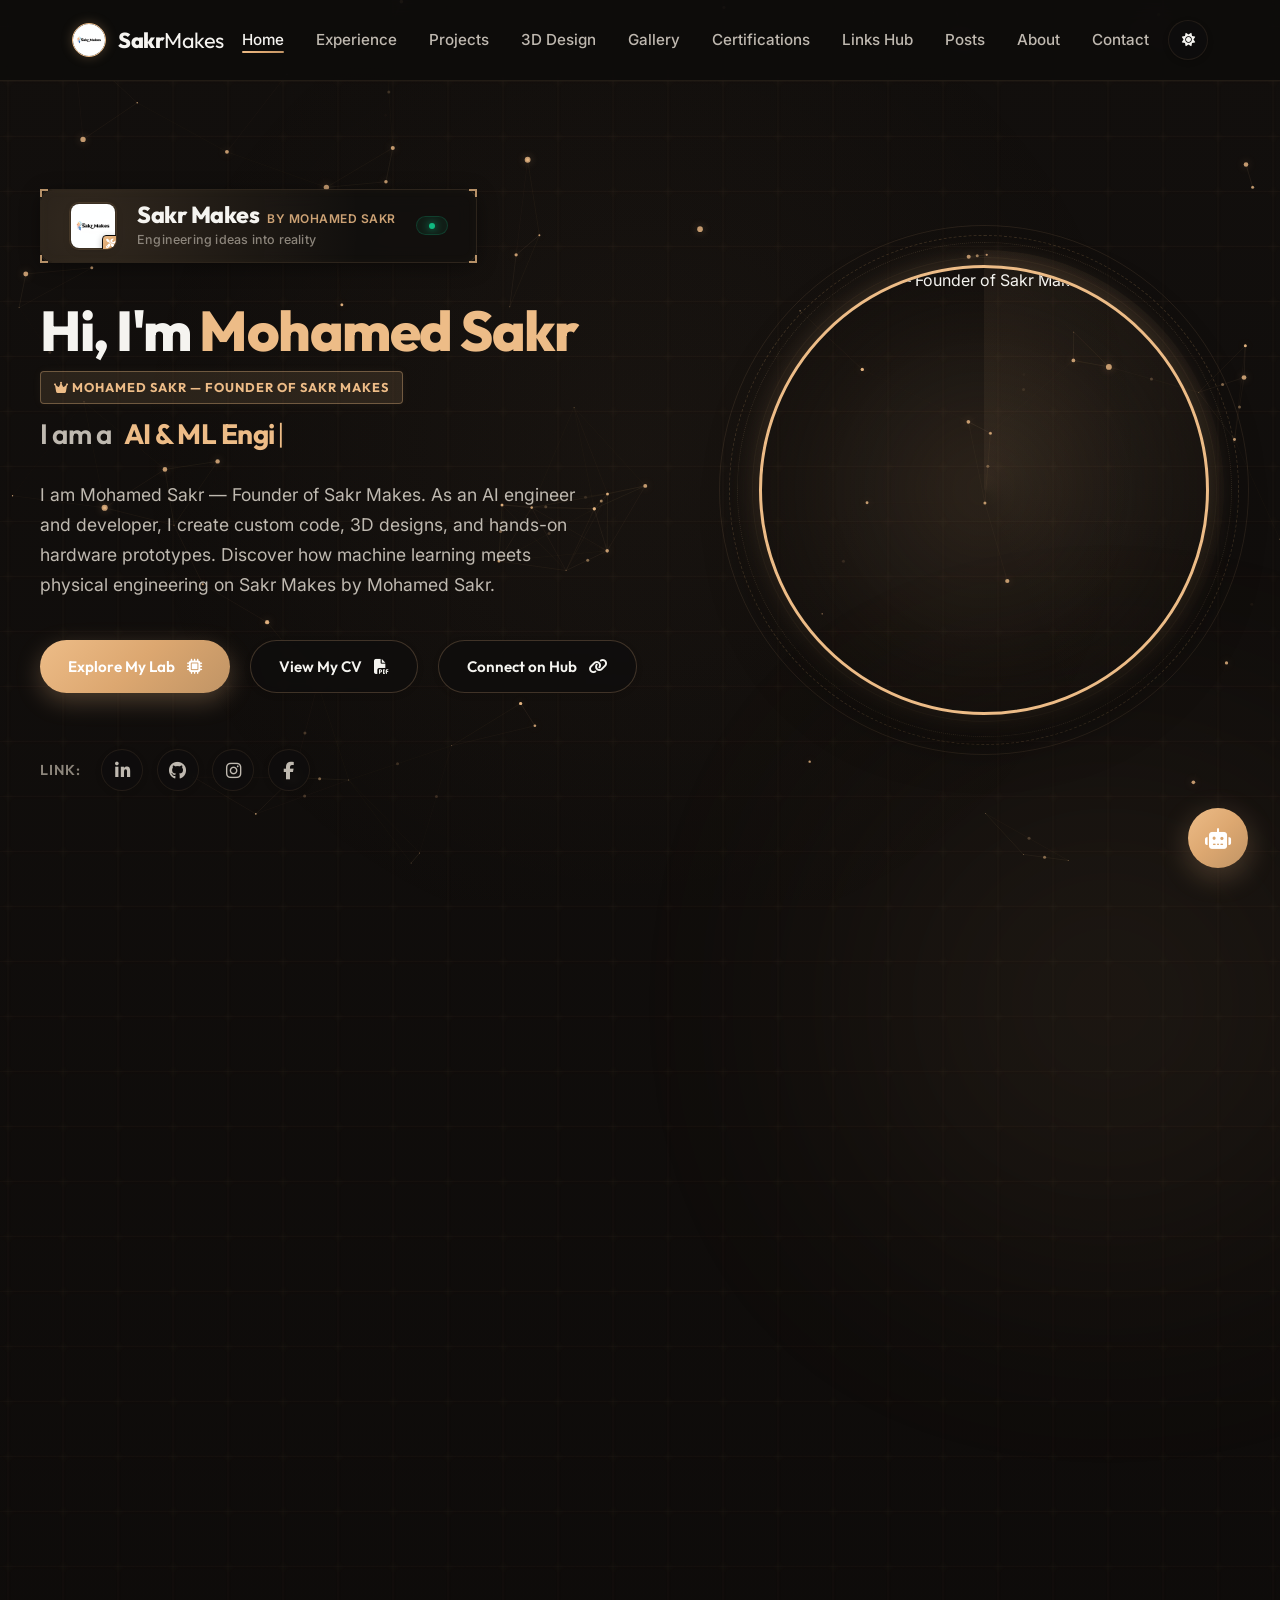
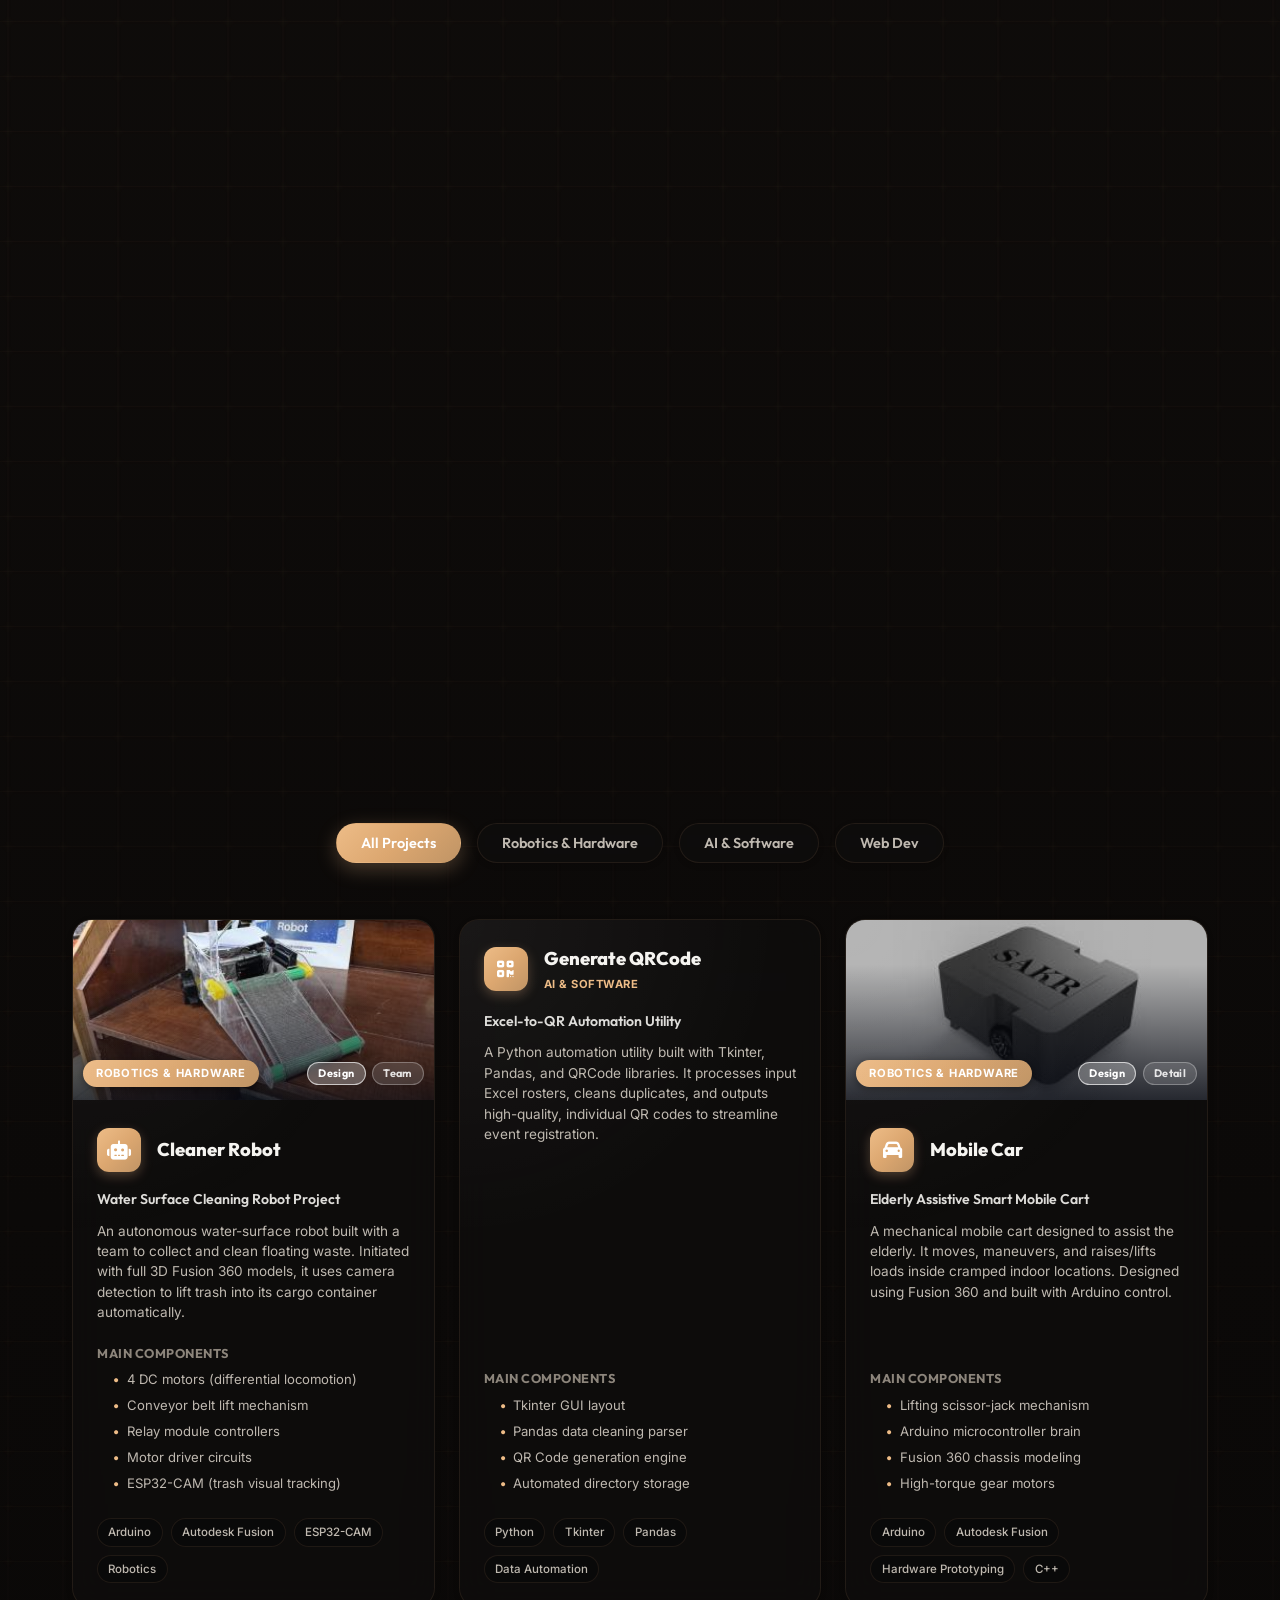
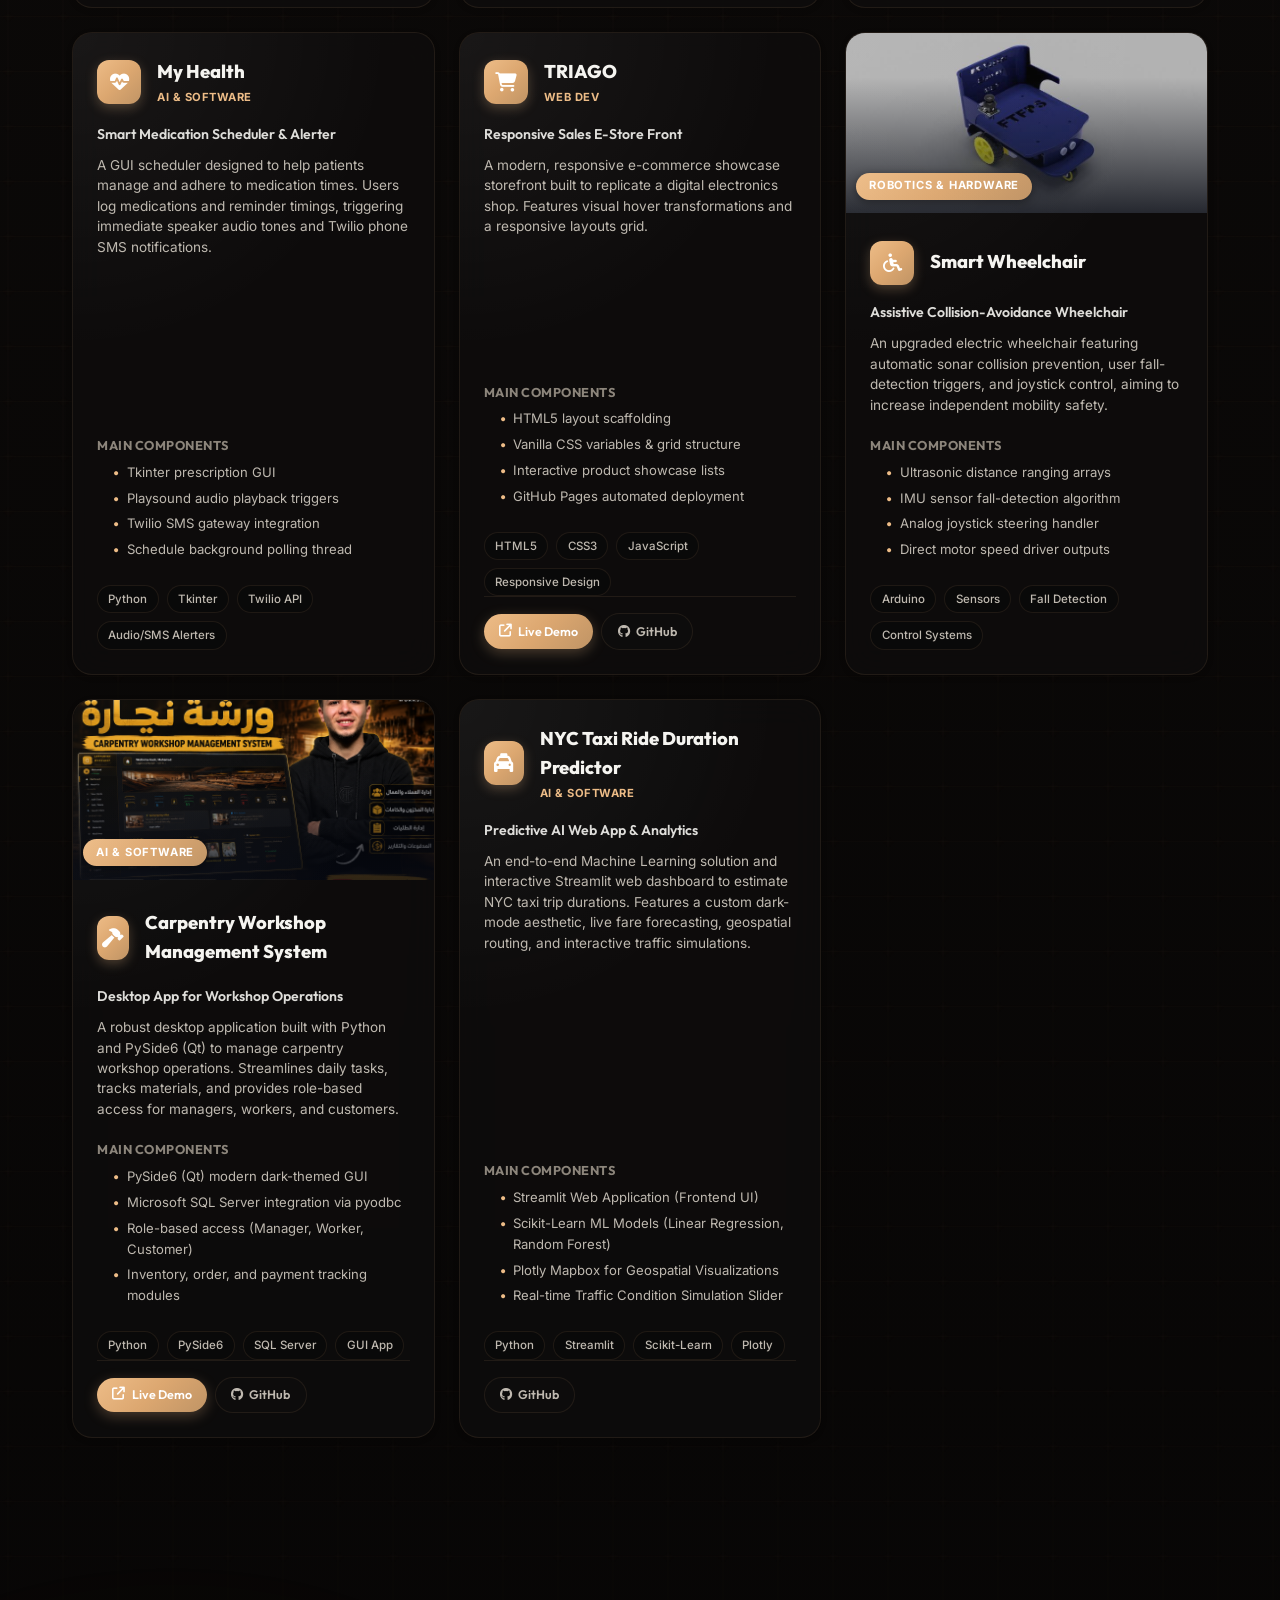
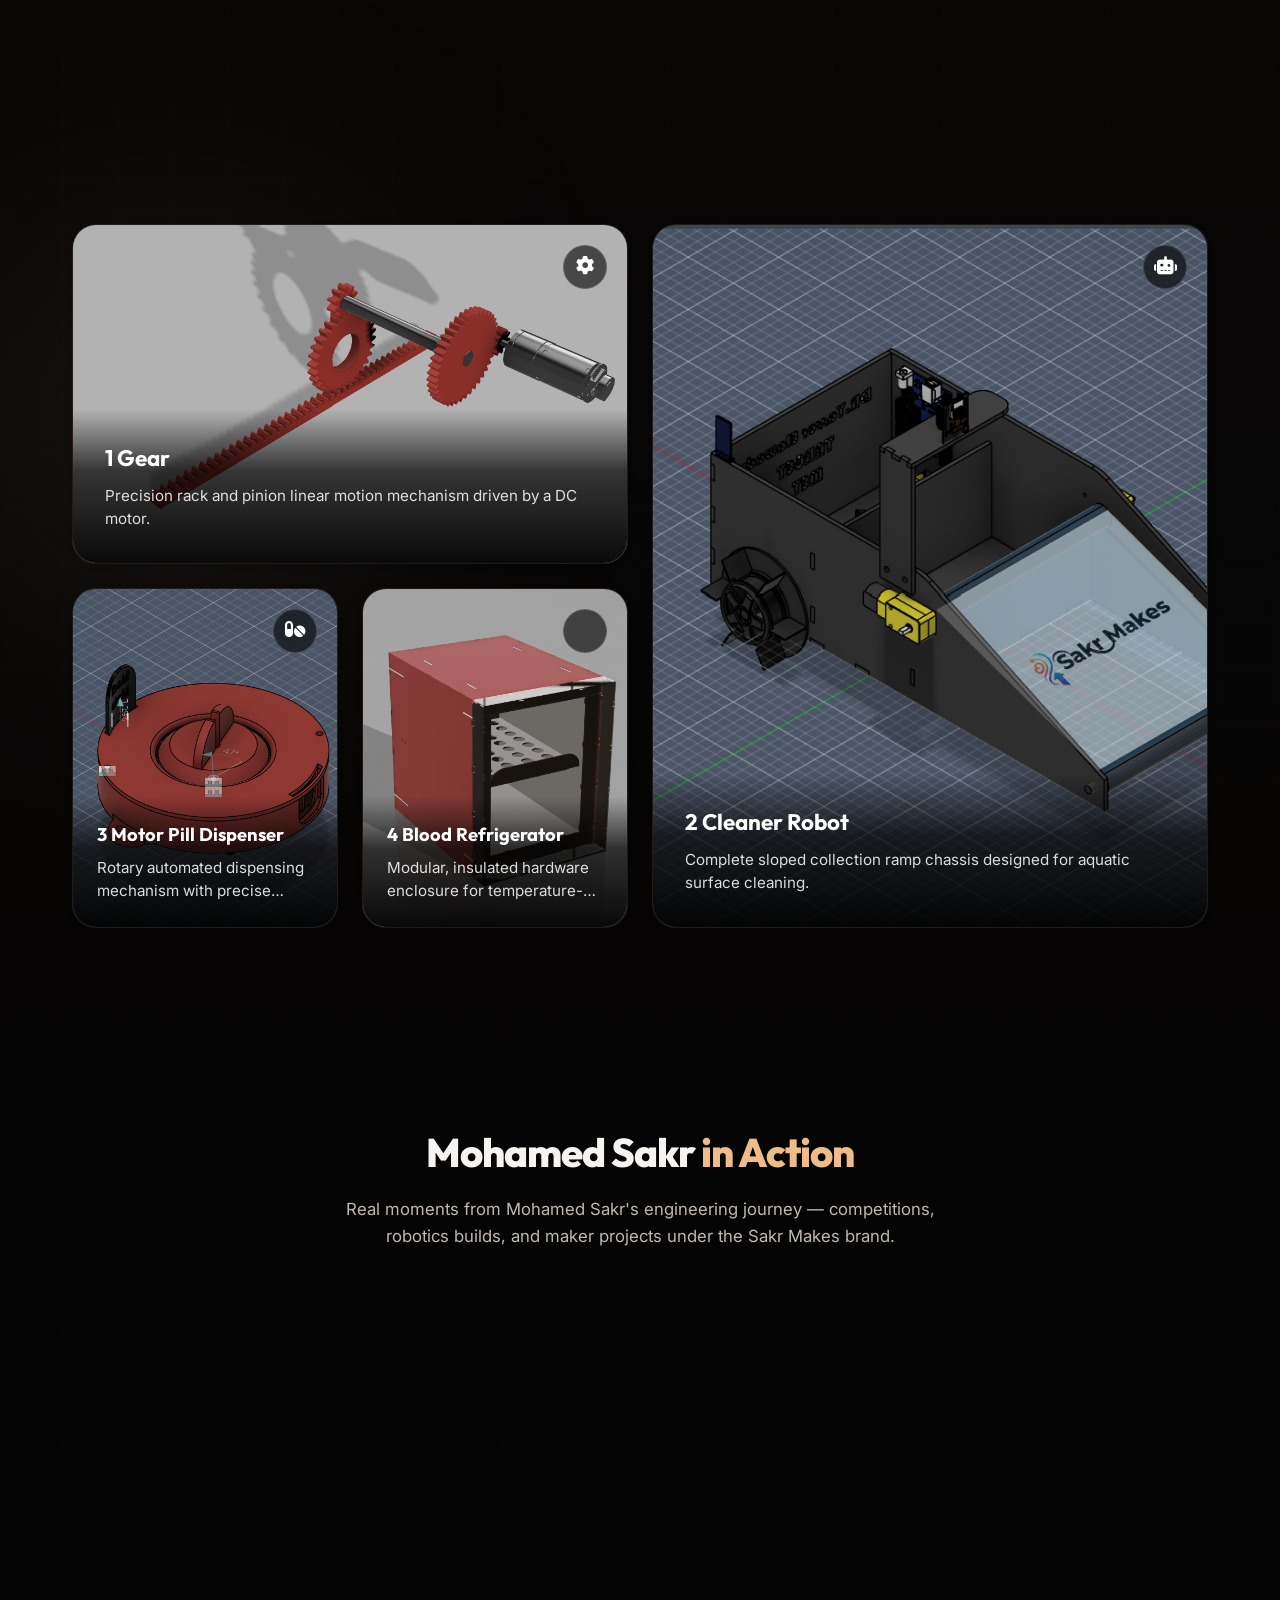
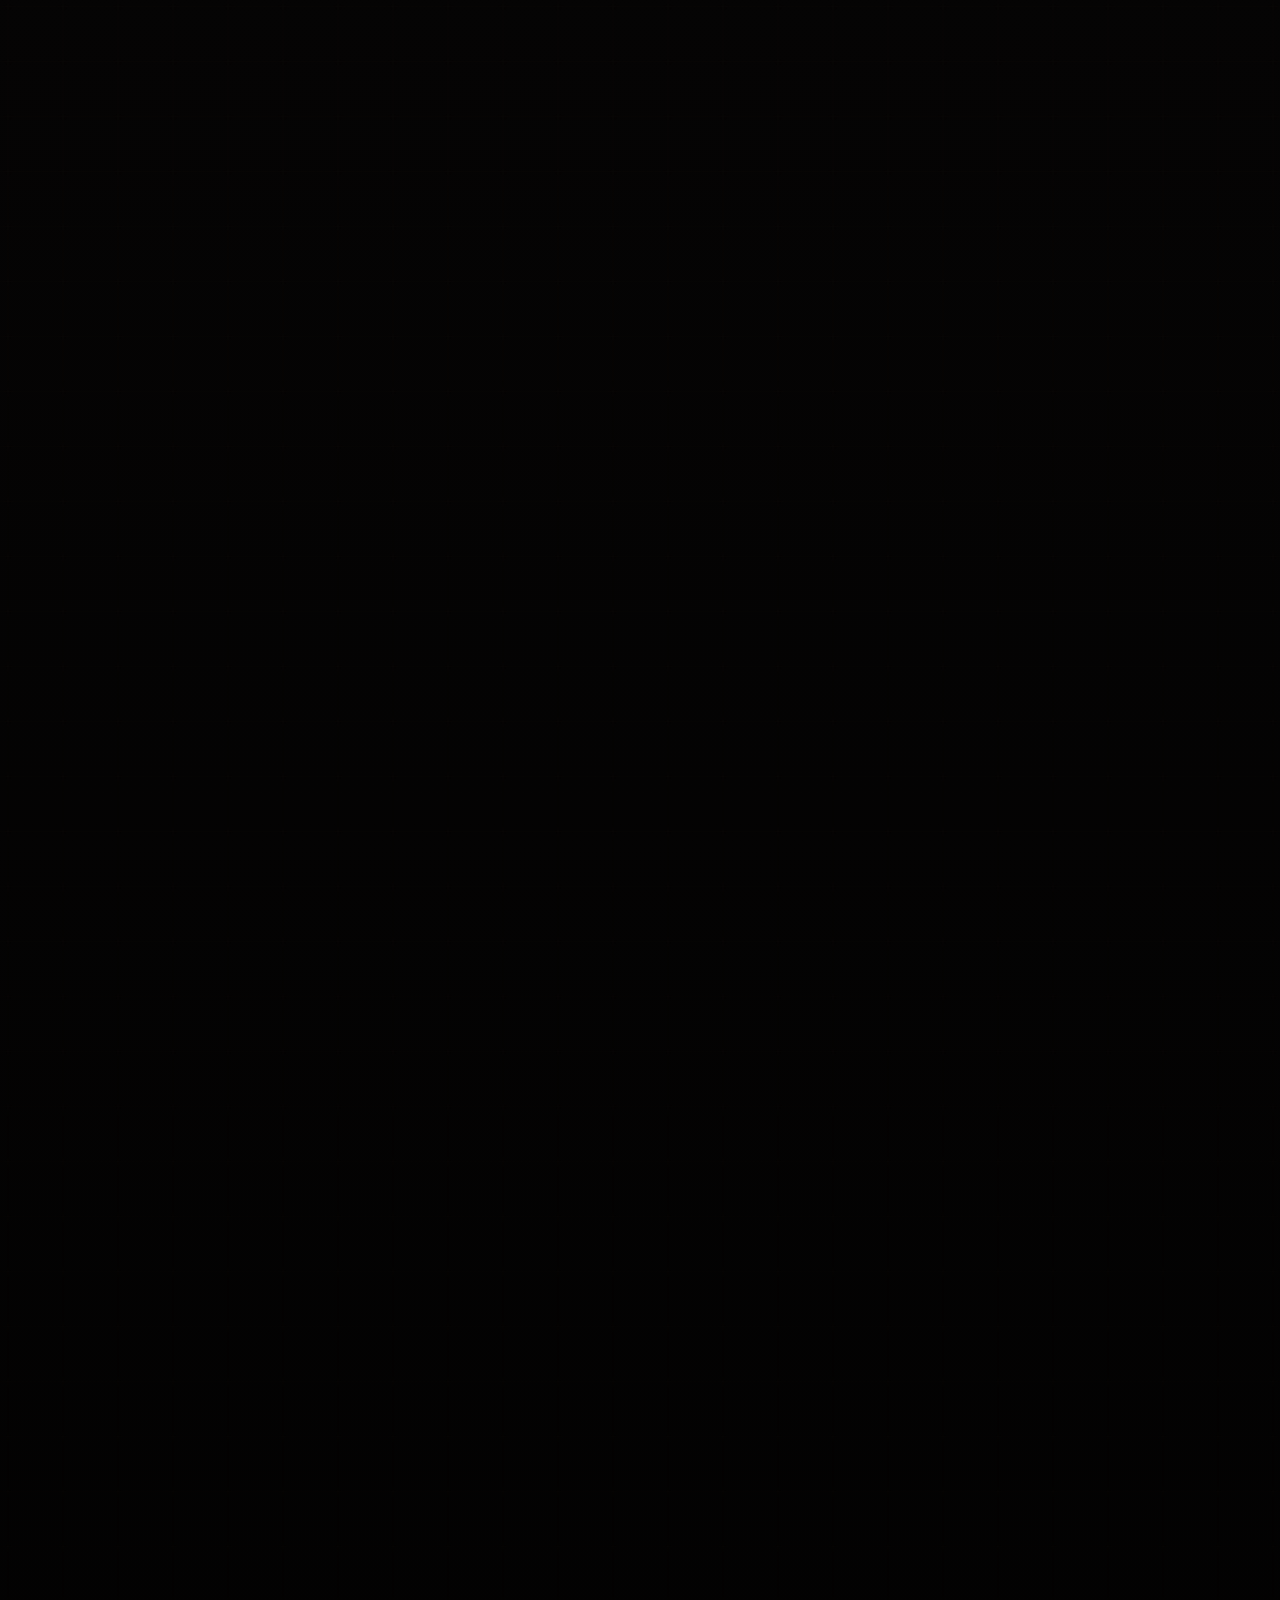
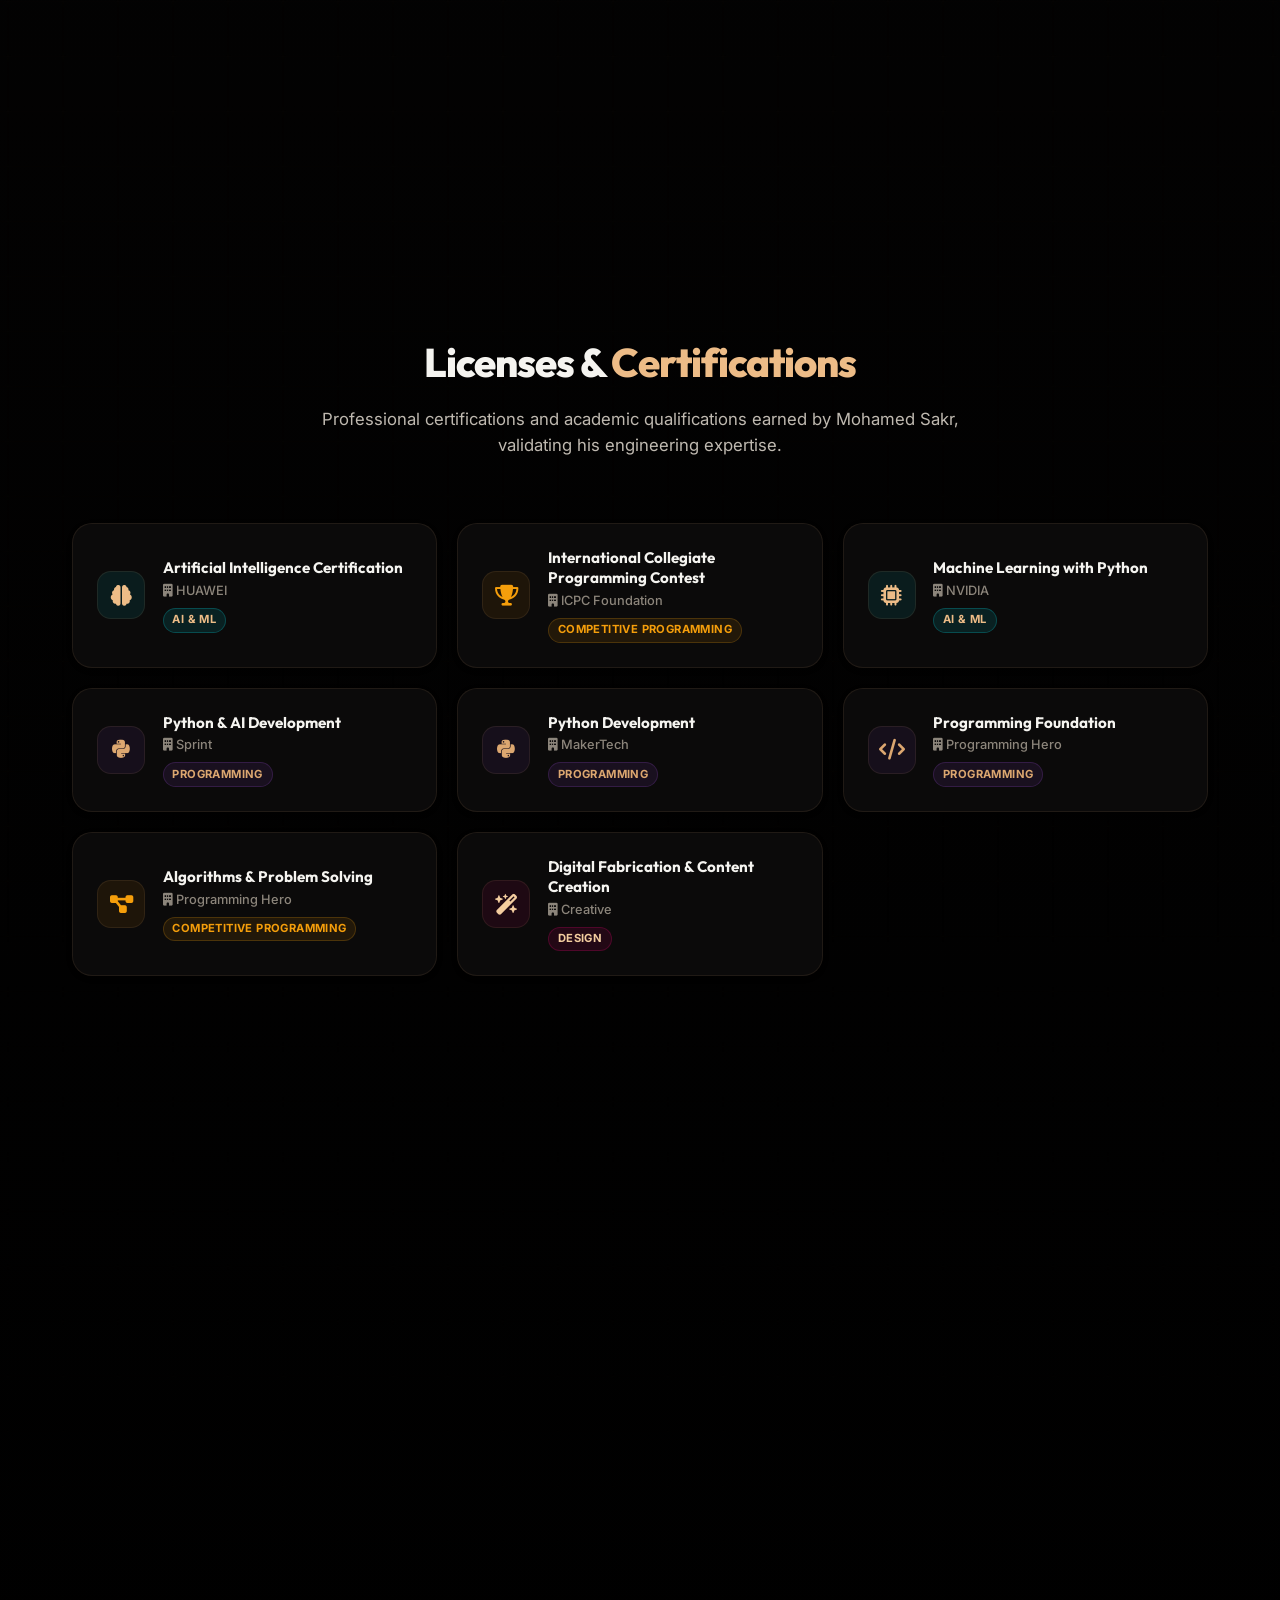
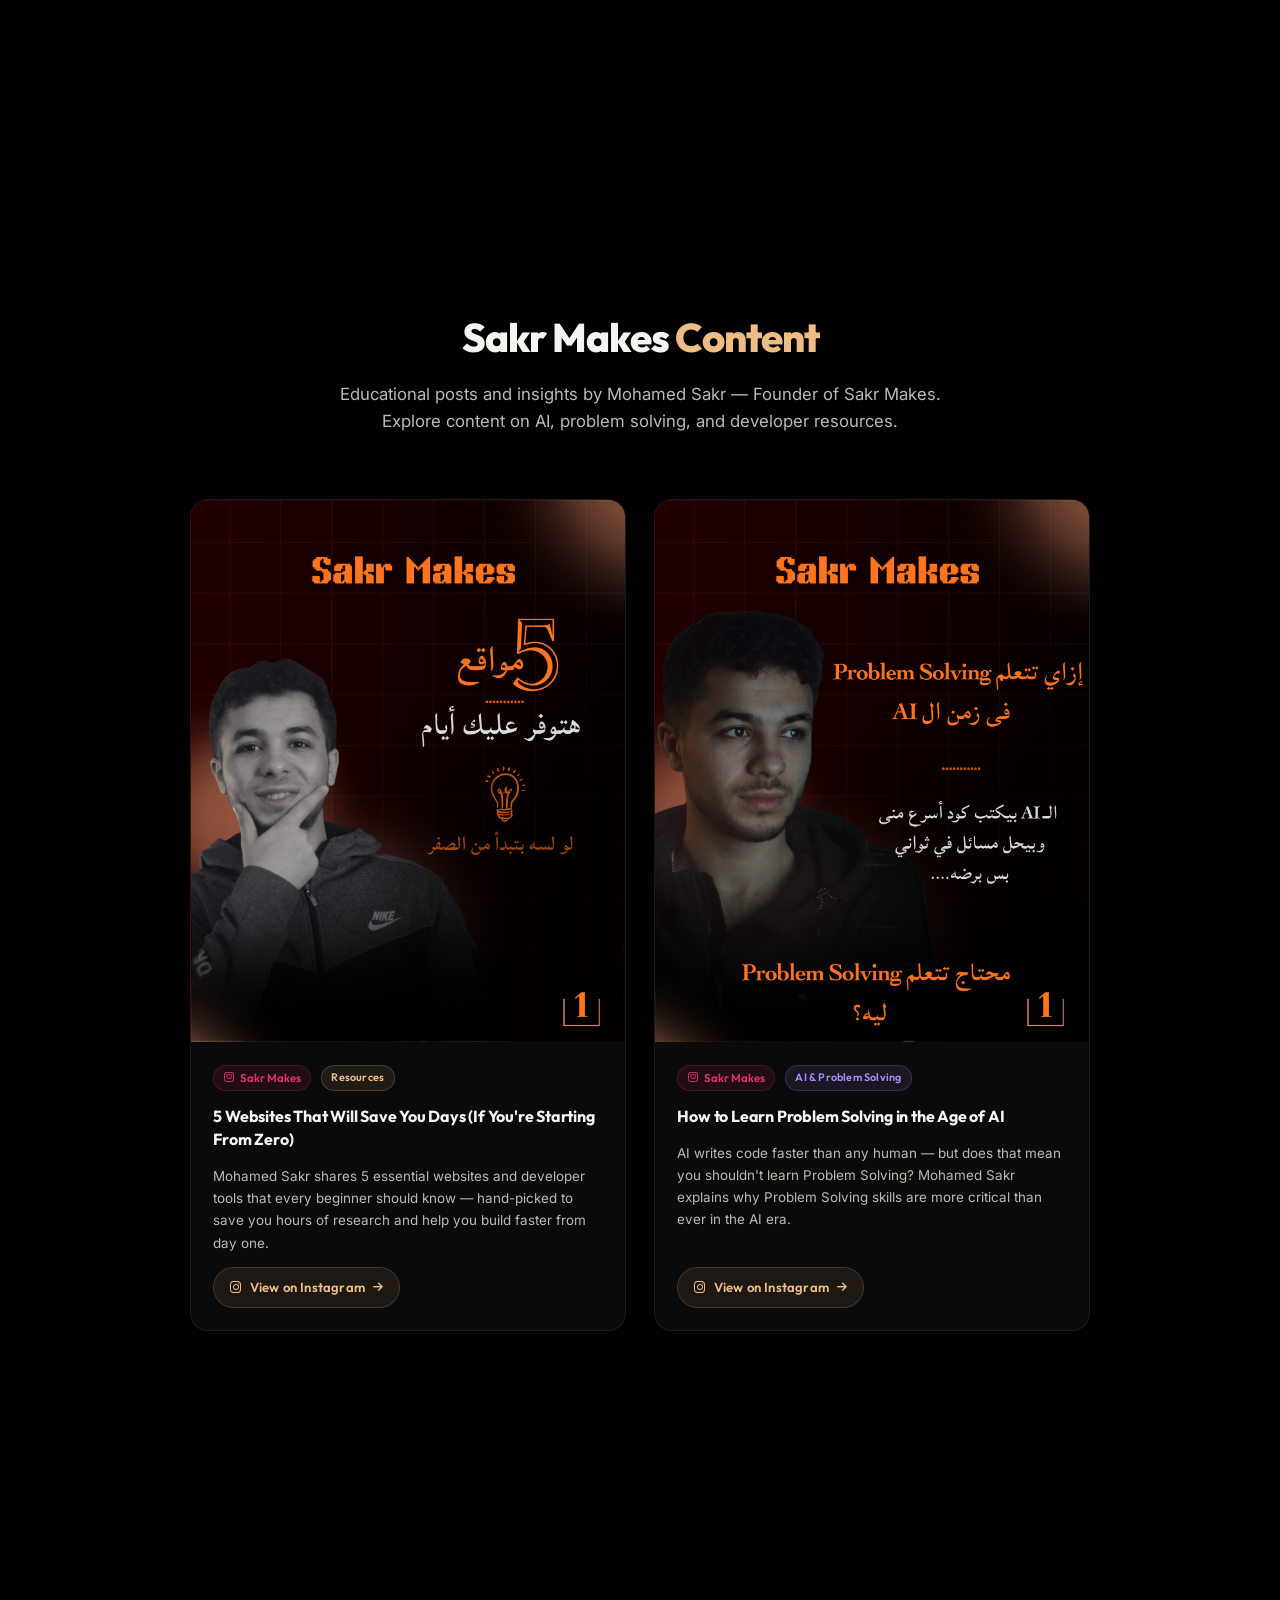
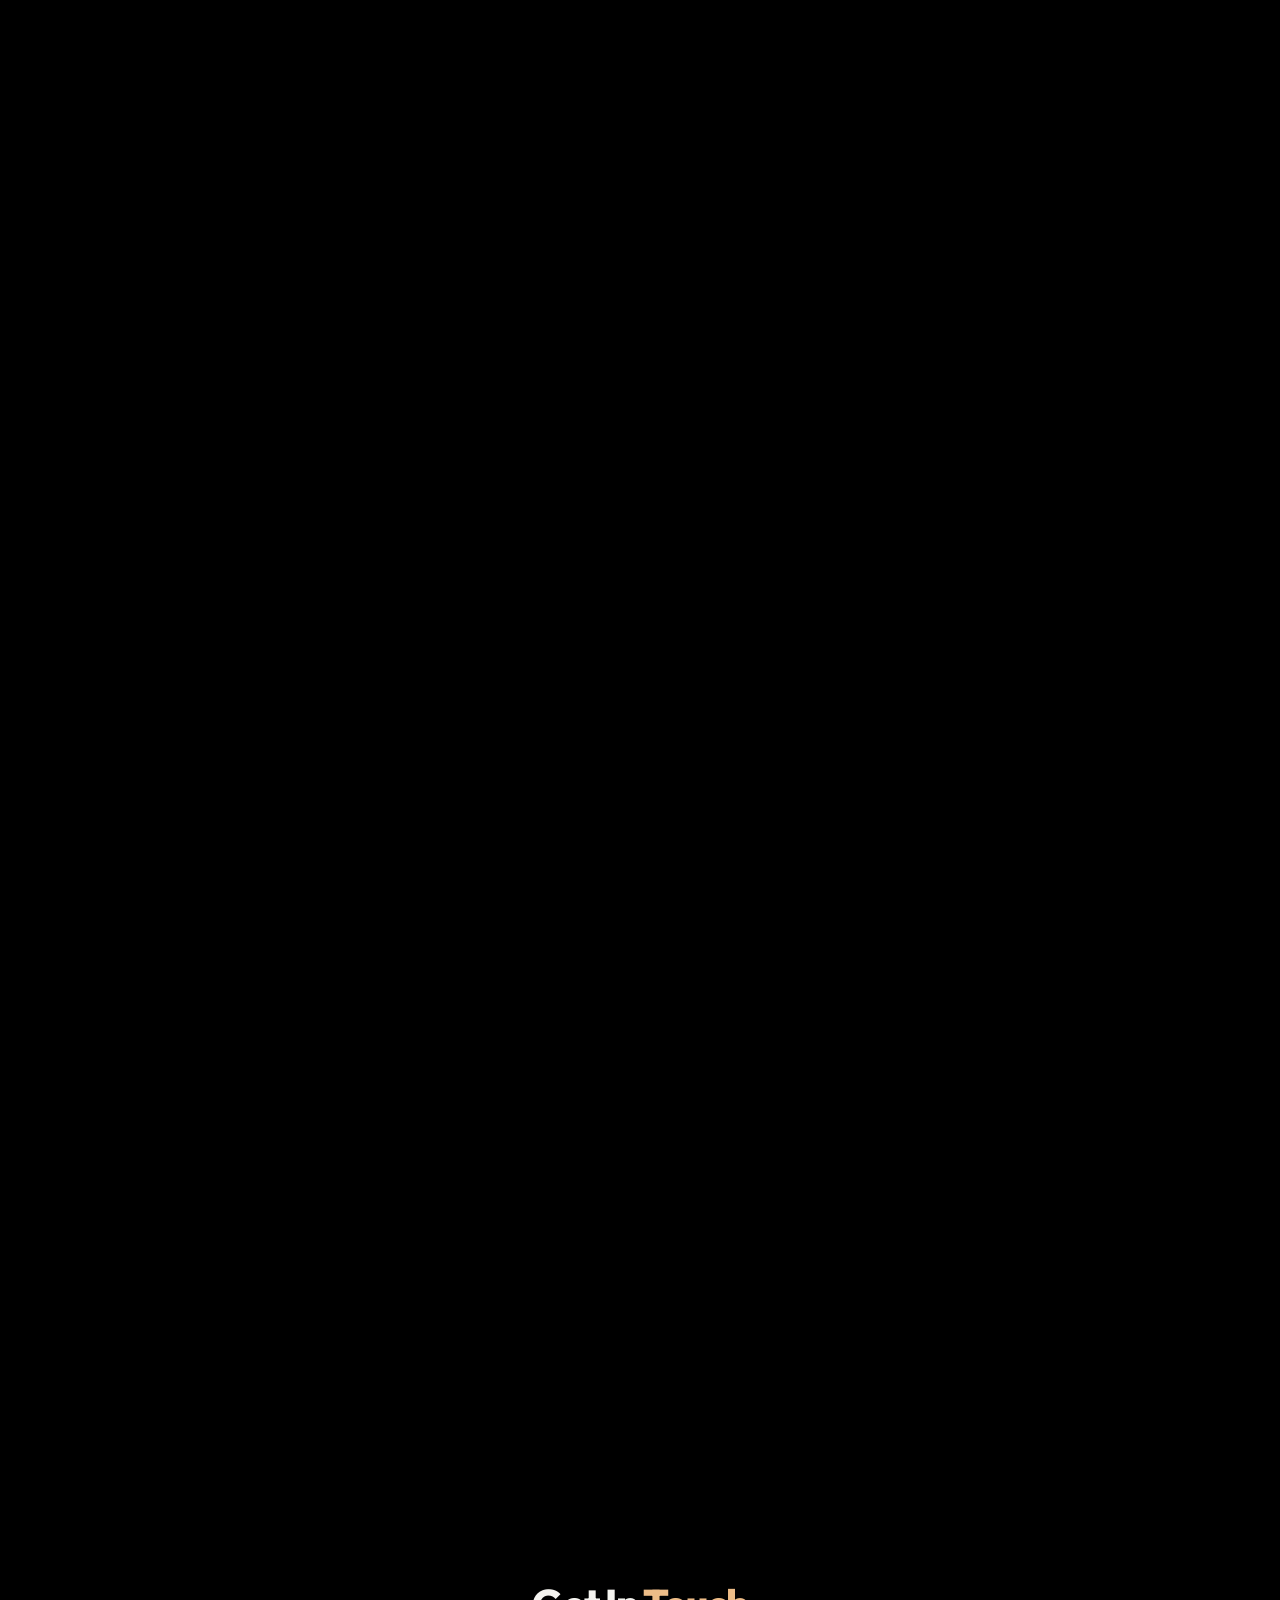
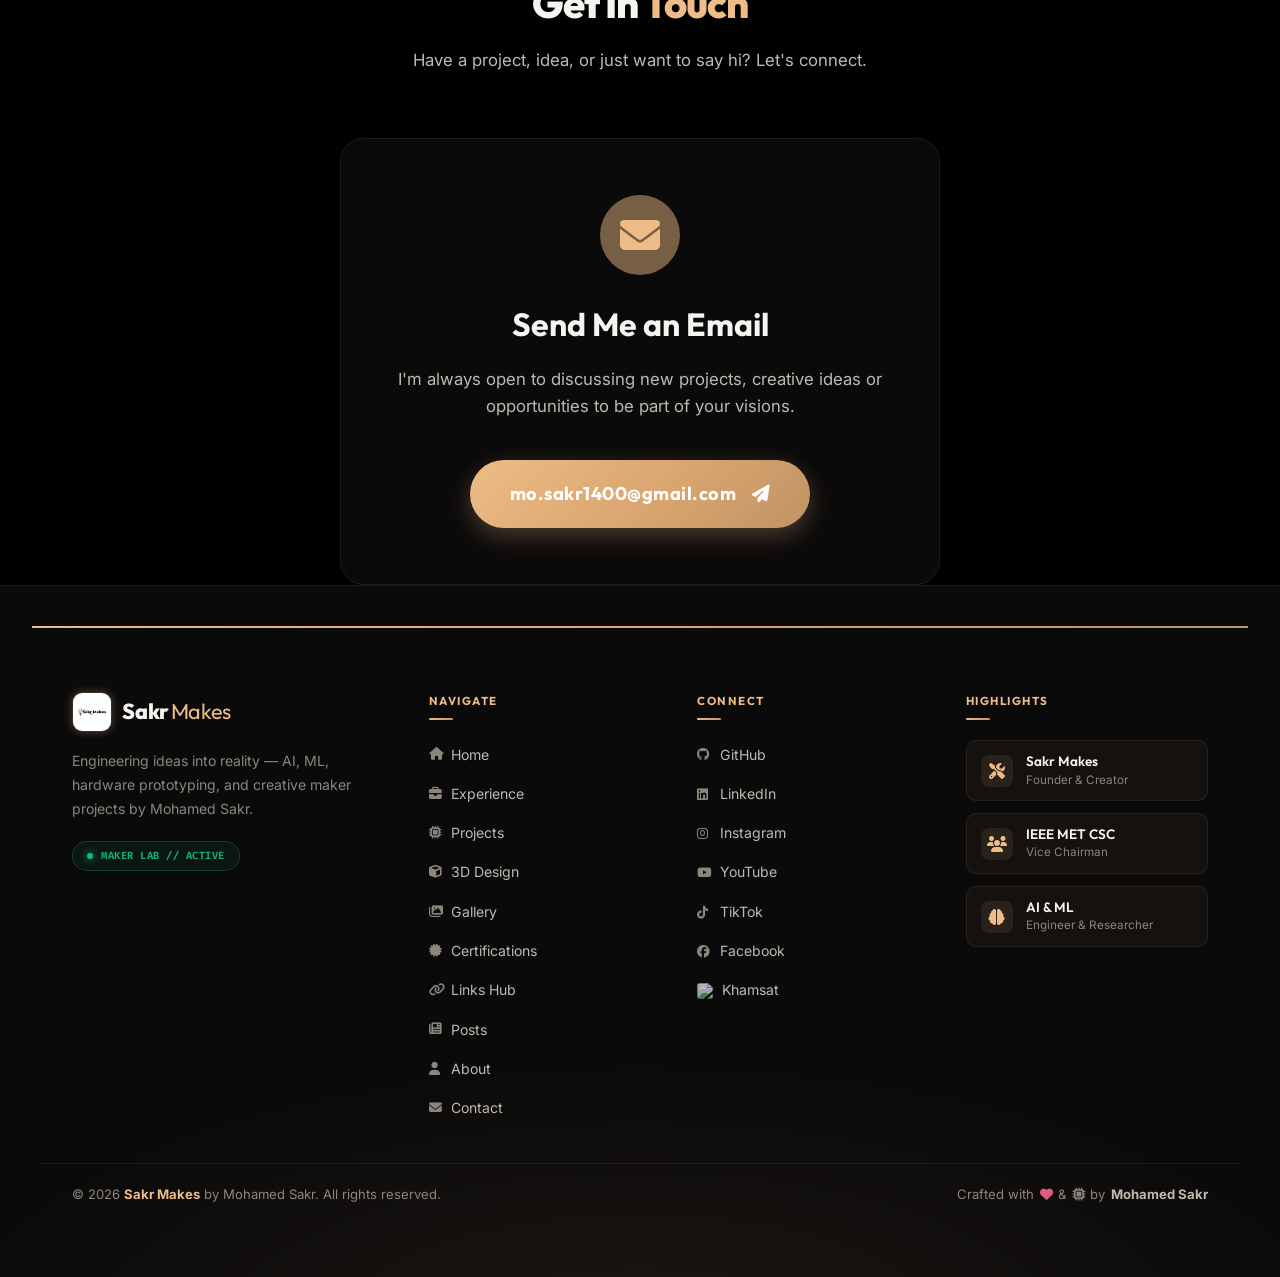
==== commit 1052a824: "feat: add Khamsat profile link and styled logo to footer navigation" ====
--- a/index.html
+++ b/index.html
@@ -1018,6 +1018,8 @@
                 class="fa-brands fa-tiktok"></i> TikTok</a></li>
           <li><a href="https://www.facebook.com/sakr.makes" target="_blank" rel="noopener" class="footer-nav-link"><i
                 class="fa-brands fa-facebook"></i> Facebook</a></li>
+          <li><a href="https://khamsat.com/user/mohamed_sakr_ai" target="_blank" rel="noopener" class="footer-nav-link khamsat-link">
+                <img src="https://khamsat.com/favicon.ico" alt="Khamsat Logo" class="khamsat-logo-img"> Khamsat</a></li>
         </ul>
       </div>
 
--- a/style.css
+++ b/style.css
@@ -5751,7 +5751,8 @@
    CONTACT SECTION (DYNAMIC ANIMATIONS)
    ========================================================================== */
 .contact-section {
-  padding: 8rem 2rem 6rem;
+  padding: 8rem 2rem 12rem;
+  margin-bottom: 14rem;
   display: flex;
   flex-direction: column;
   align-items: center;
@@ -5914,3 +5915,20 @@
 .contact-email-link:hover .email-arrow {
   transform: translateX(5px) translateY(-5px);
 }
+
+/* Khamsat Logo in Footer */
+.khamsat-logo-img {
+  display: inline-block;
+  width: 16px;
+  height: 16px;
+  object-fit: contain;
+  vertical-align: middle;
+  border-radius: 3px;
+  filter: brightness(0.75);
+  transition: filter var(--transition-fast), transform var(--transition-fast);
+}
+
+.khamsat-link:hover .khamsat-logo-img {
+  filter: brightness(1.1);
+  transform: scale(1.15);
+}
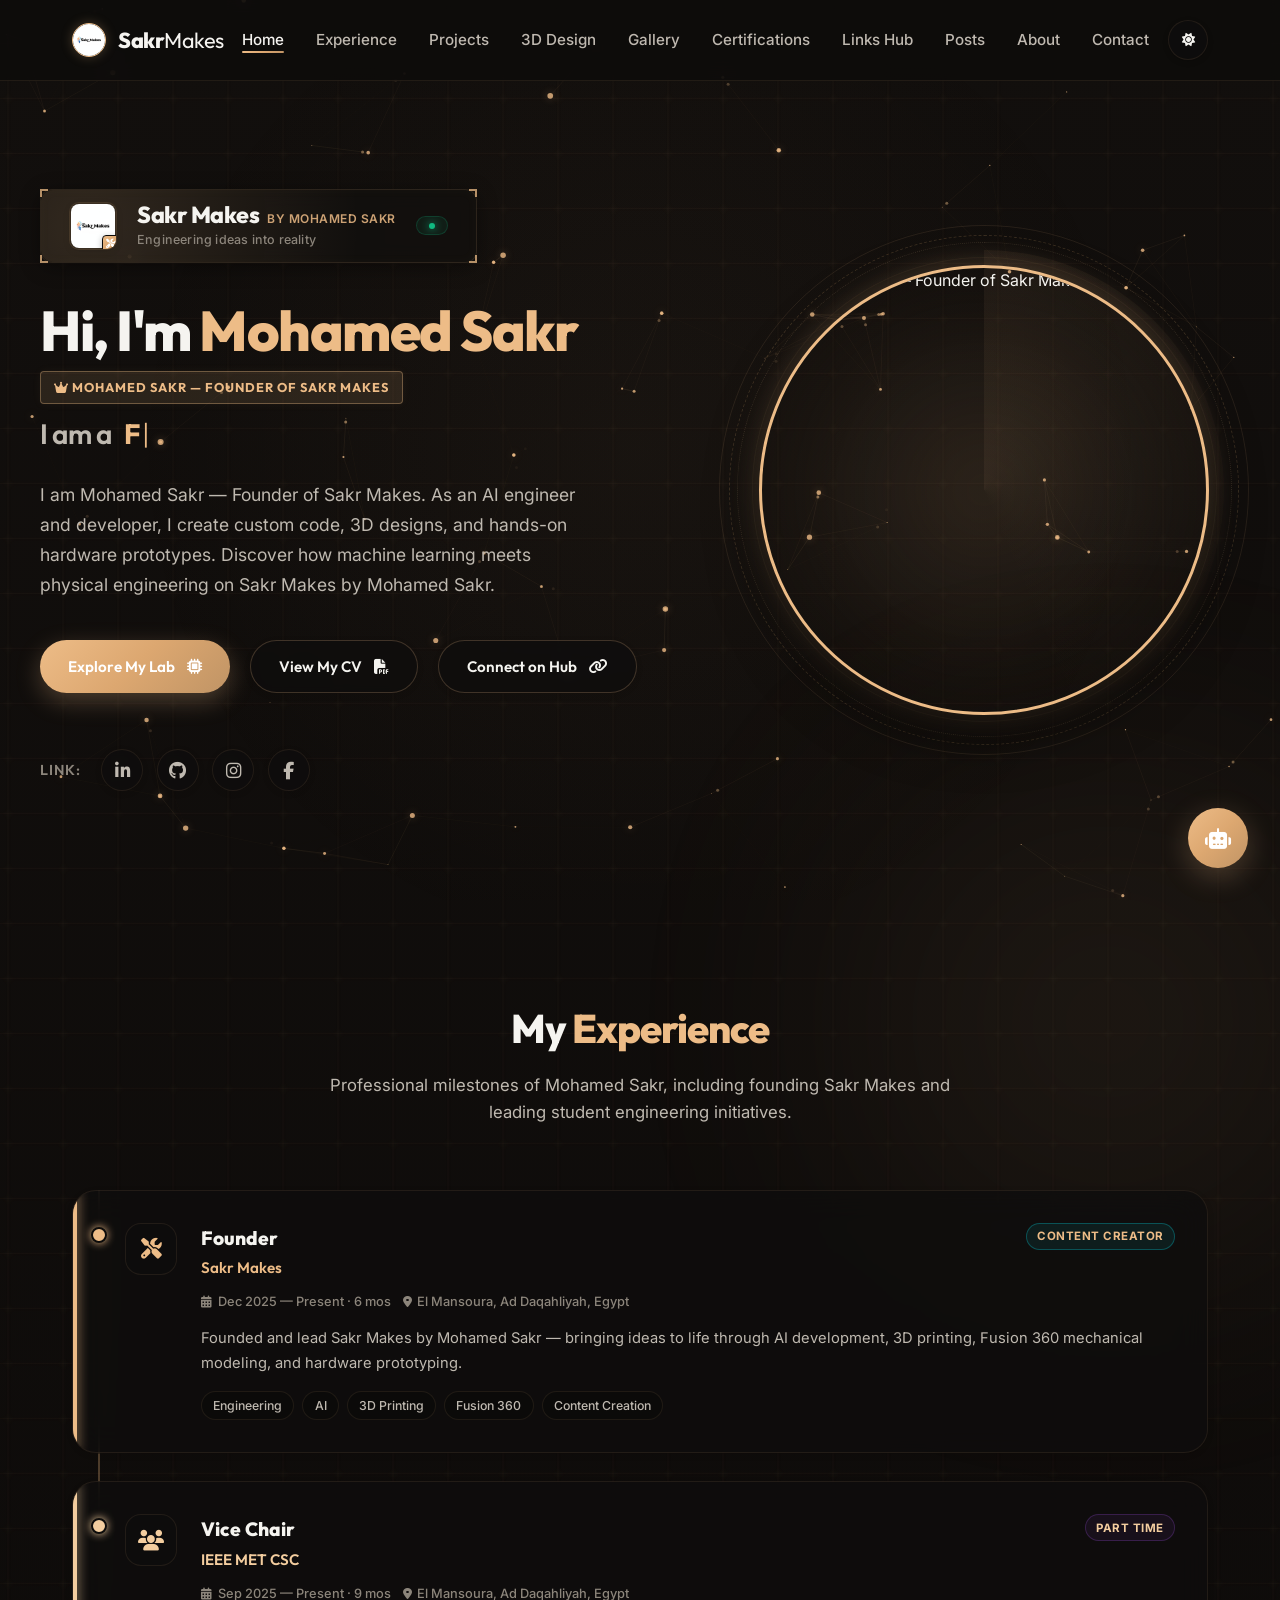
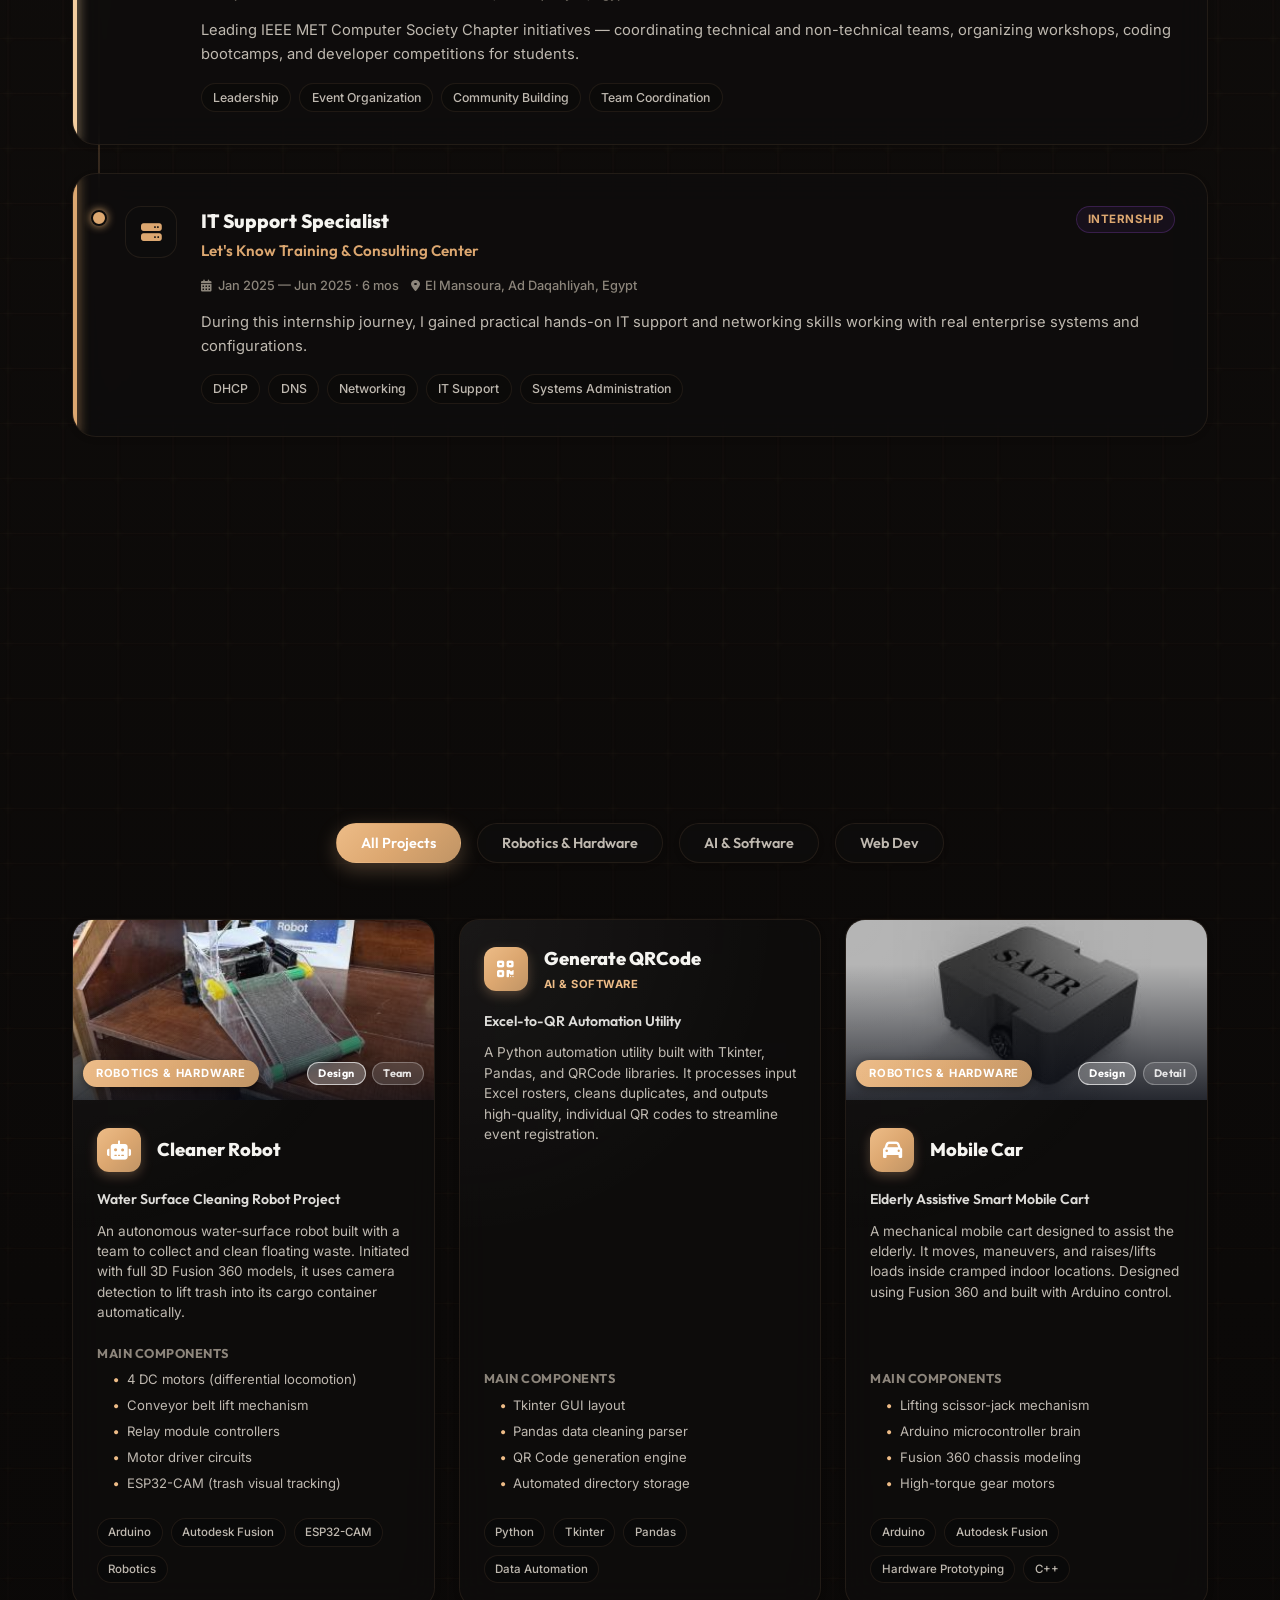
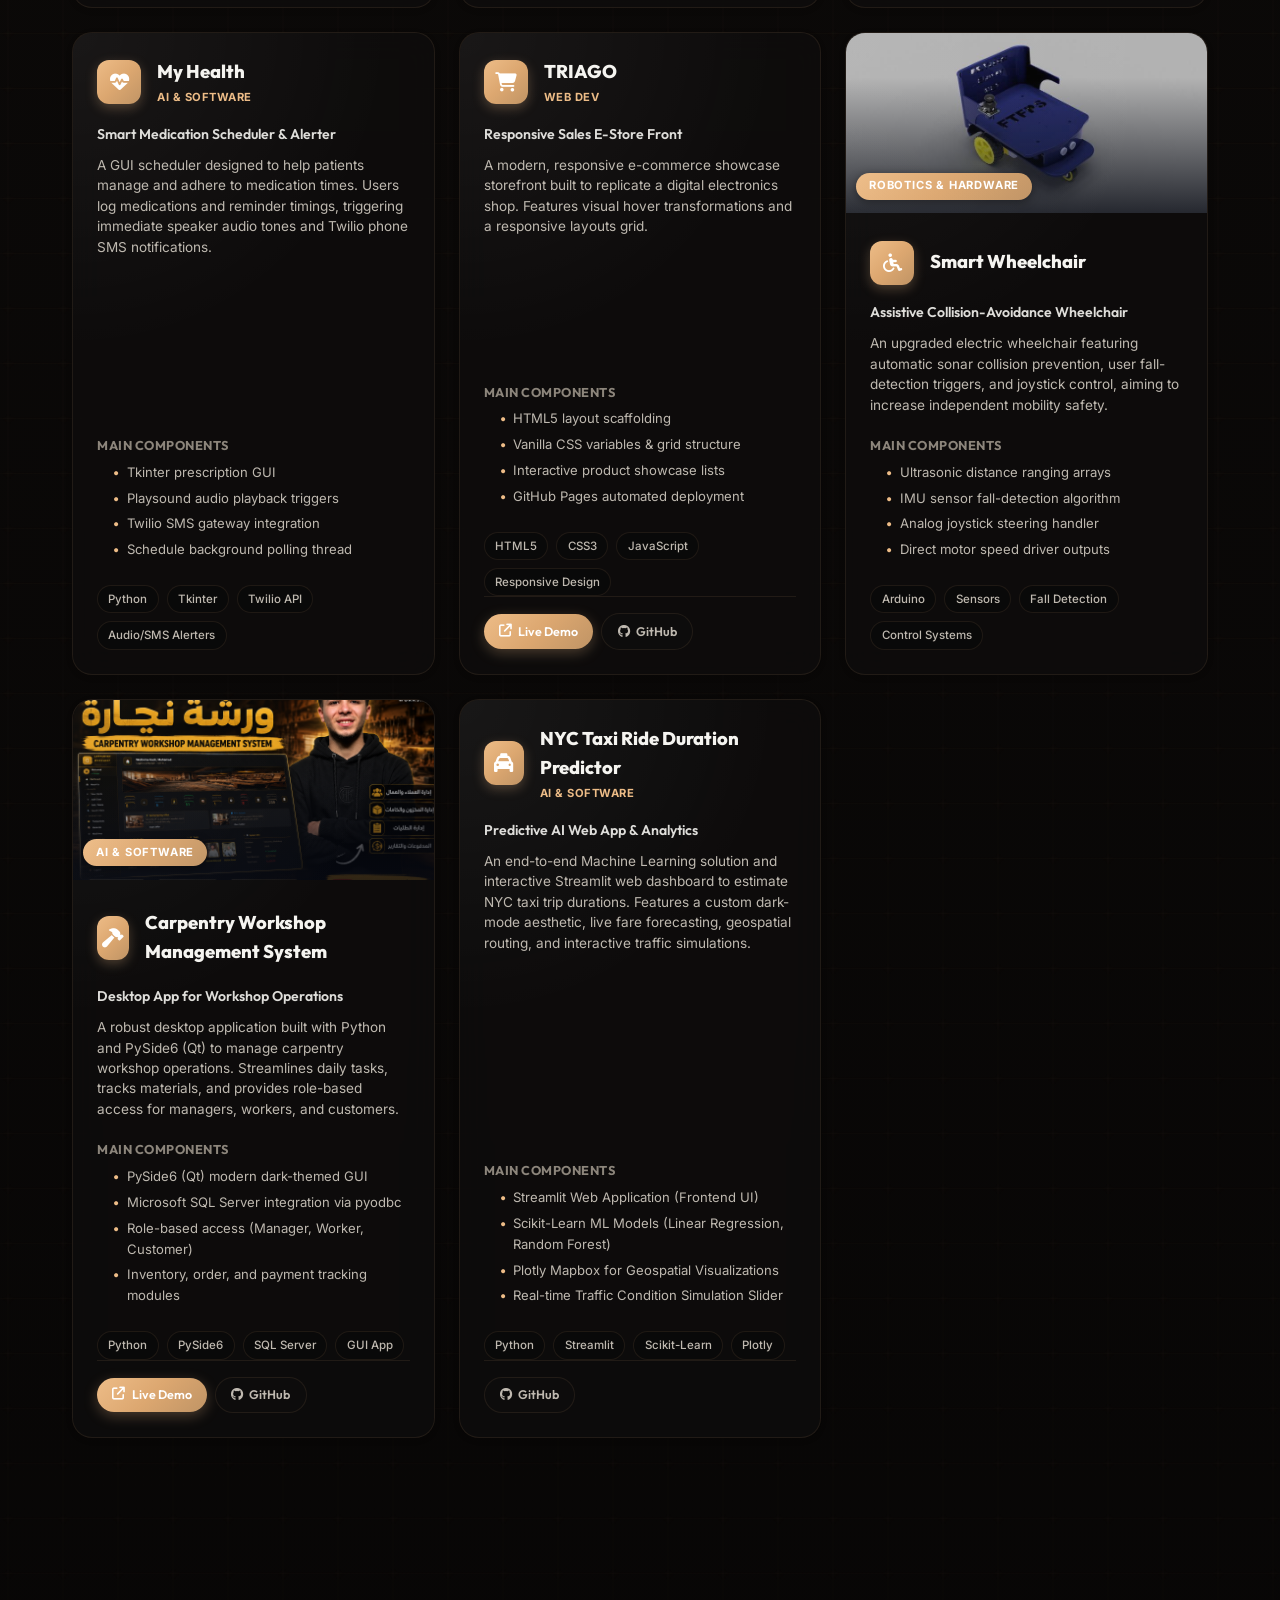
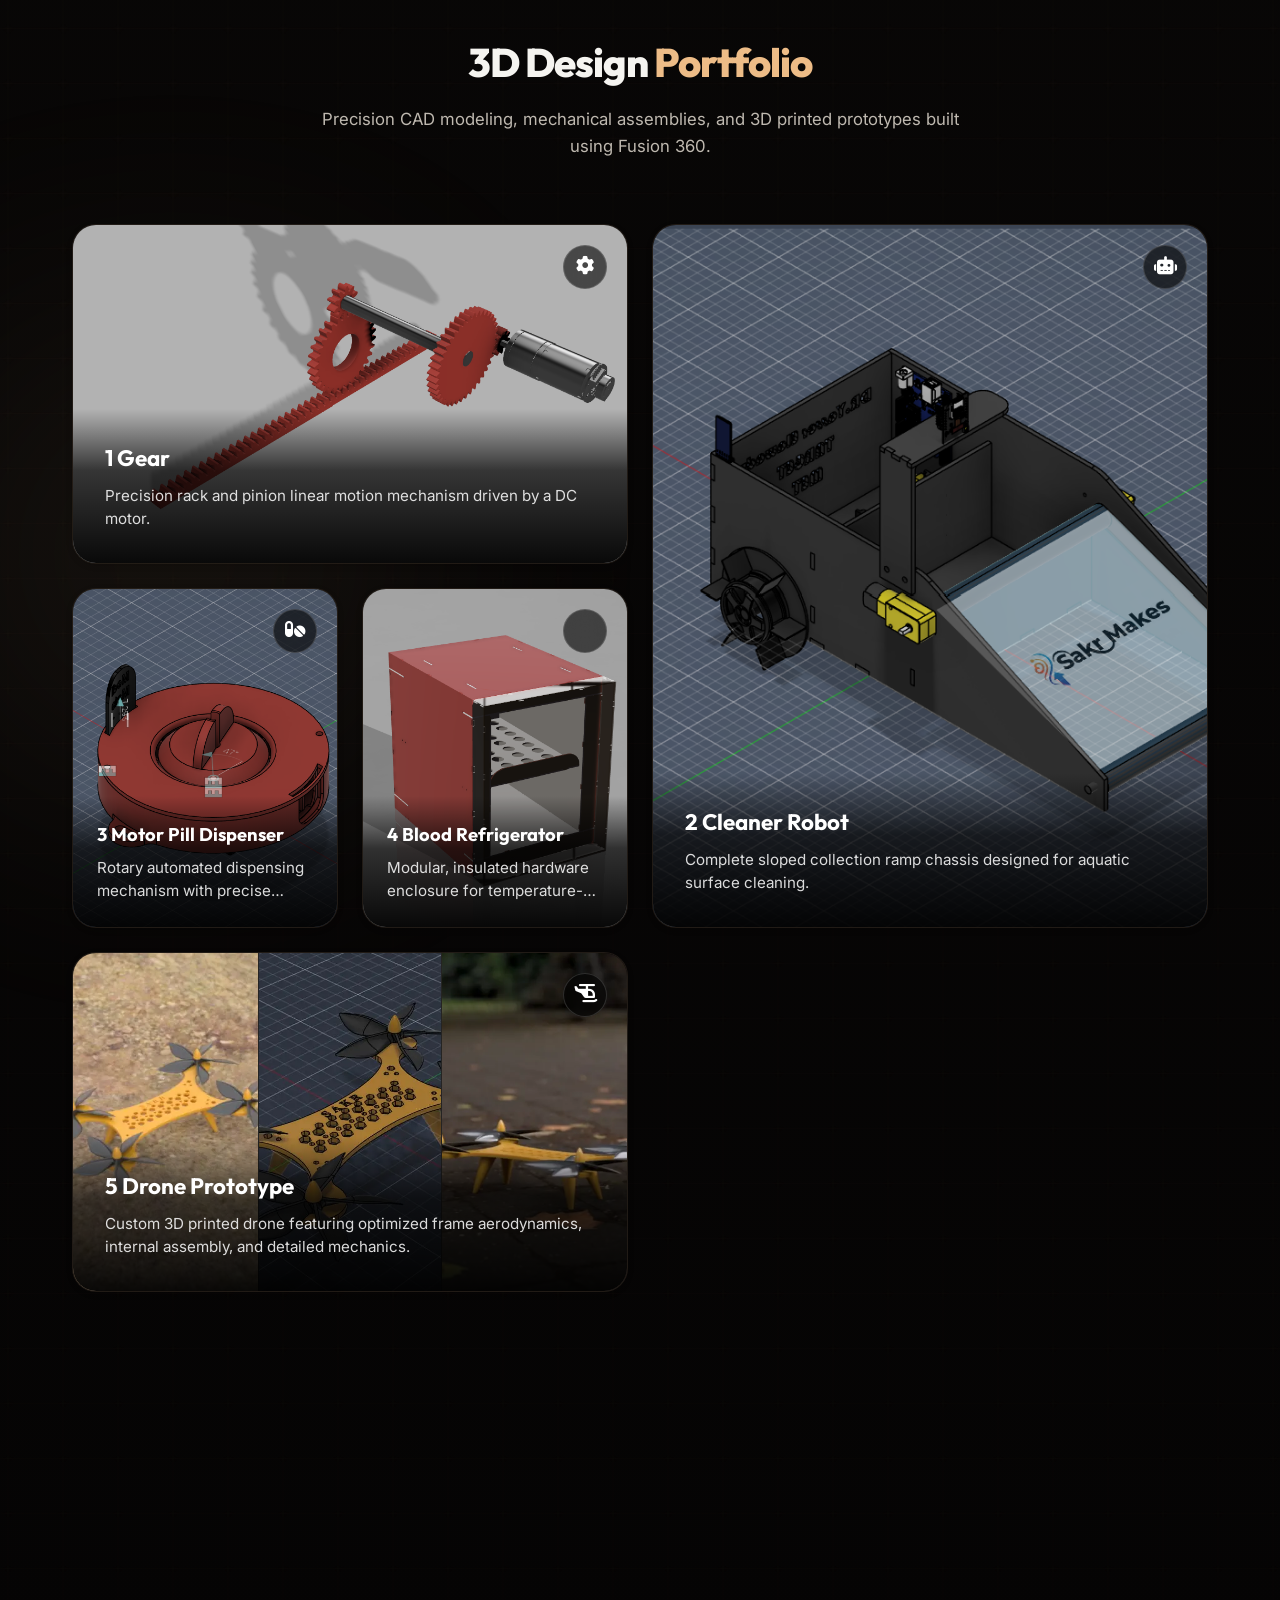
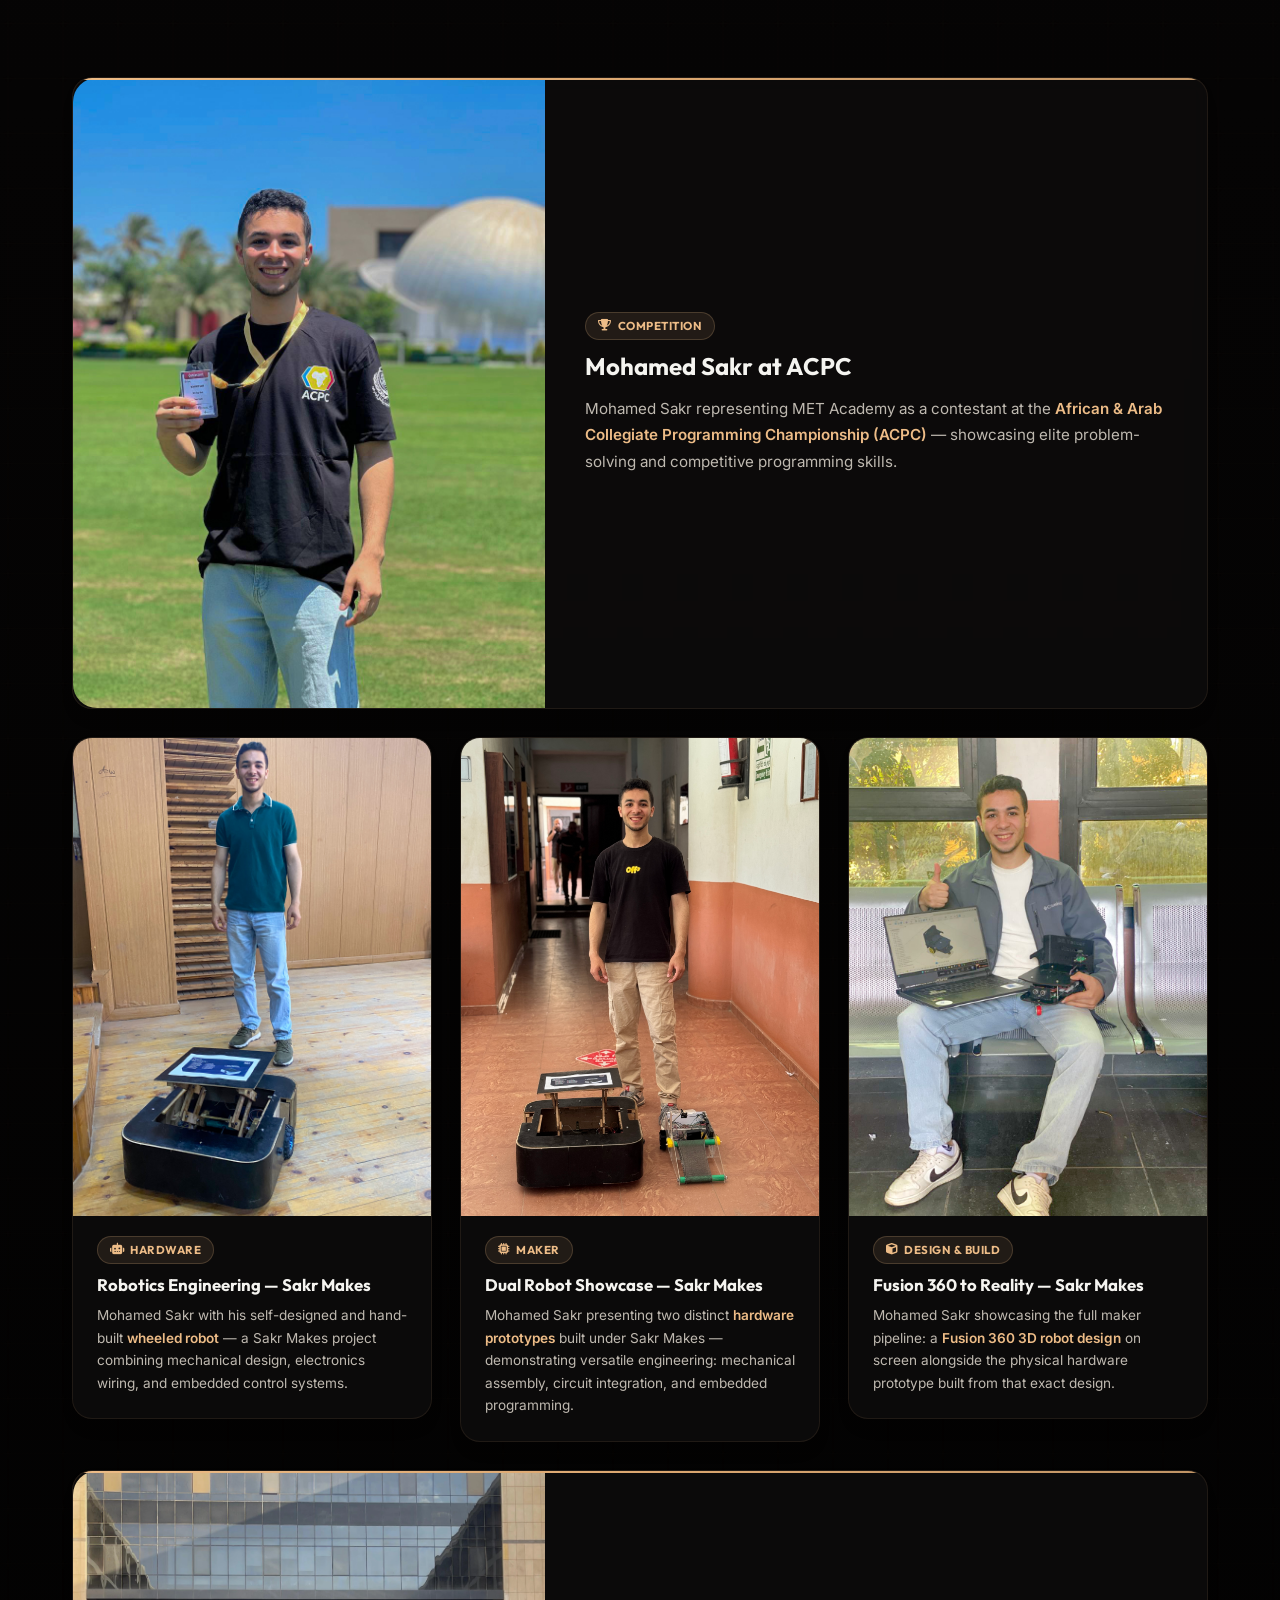
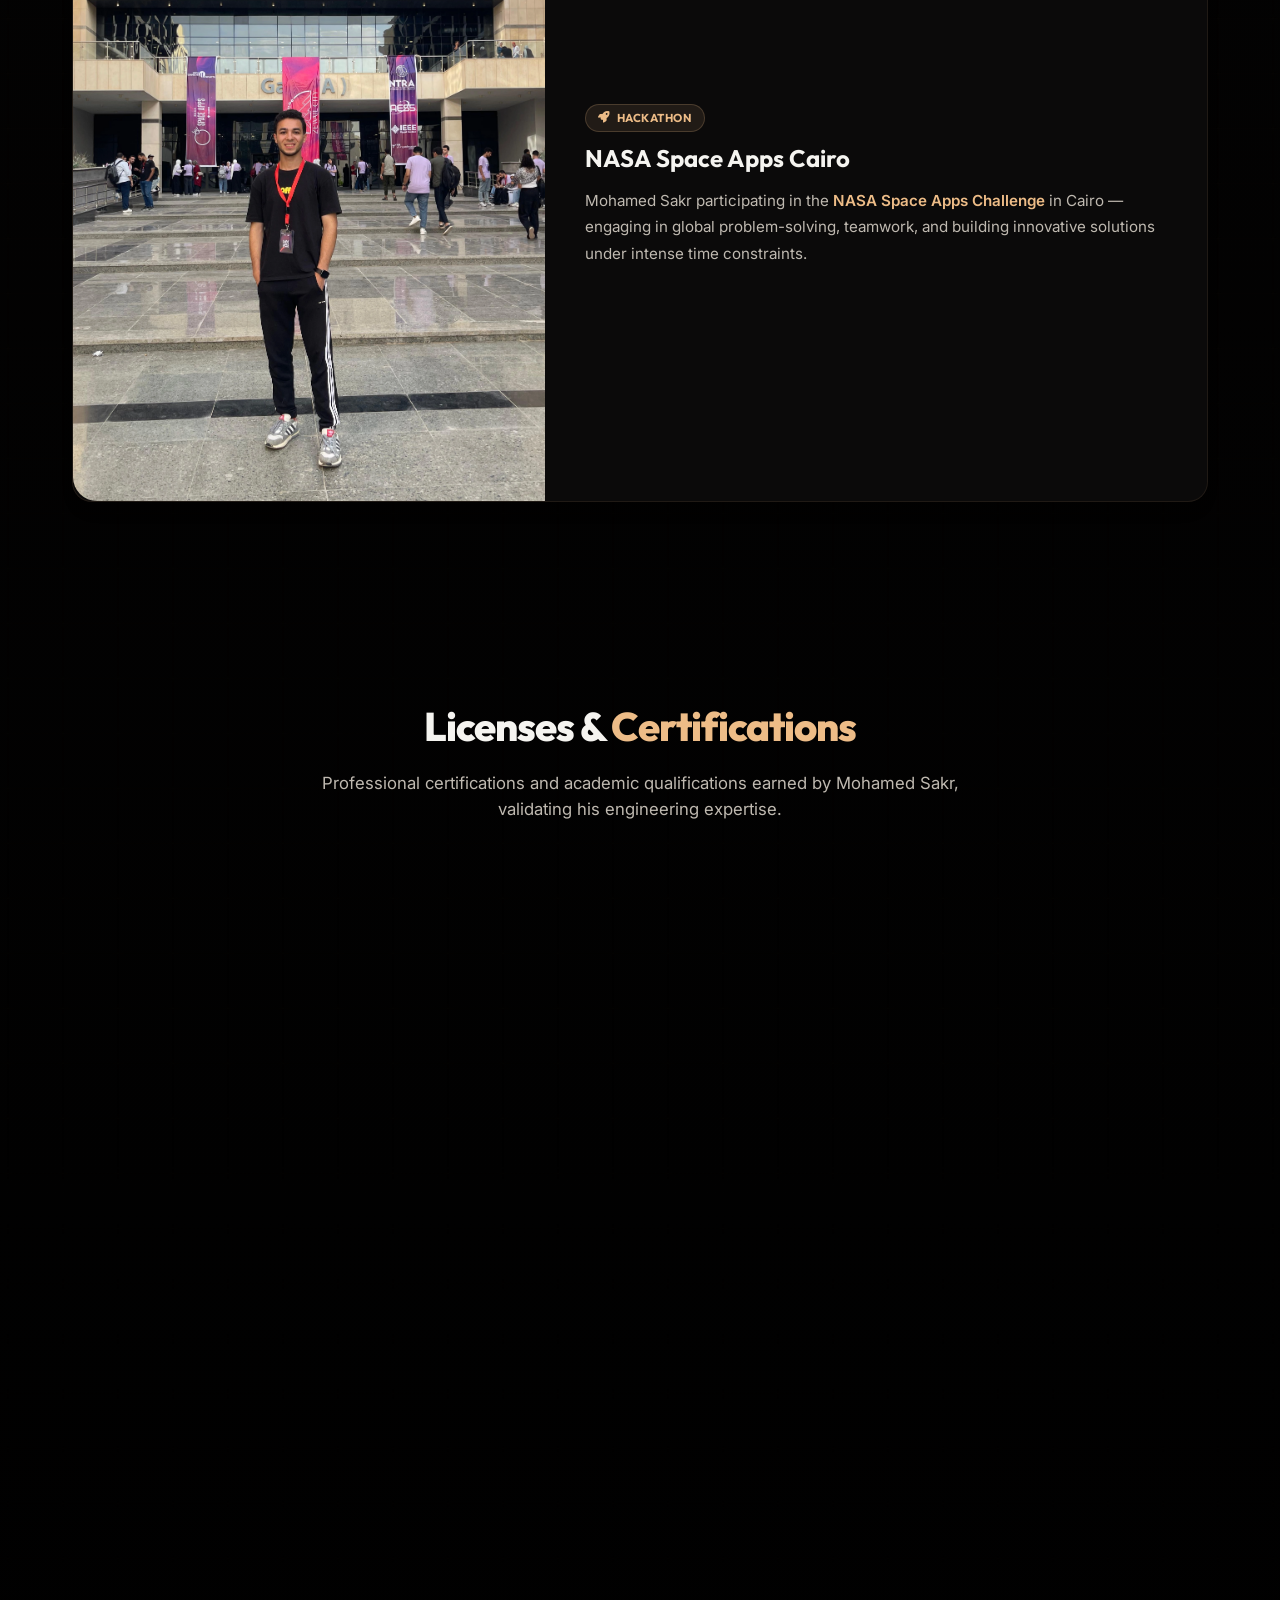
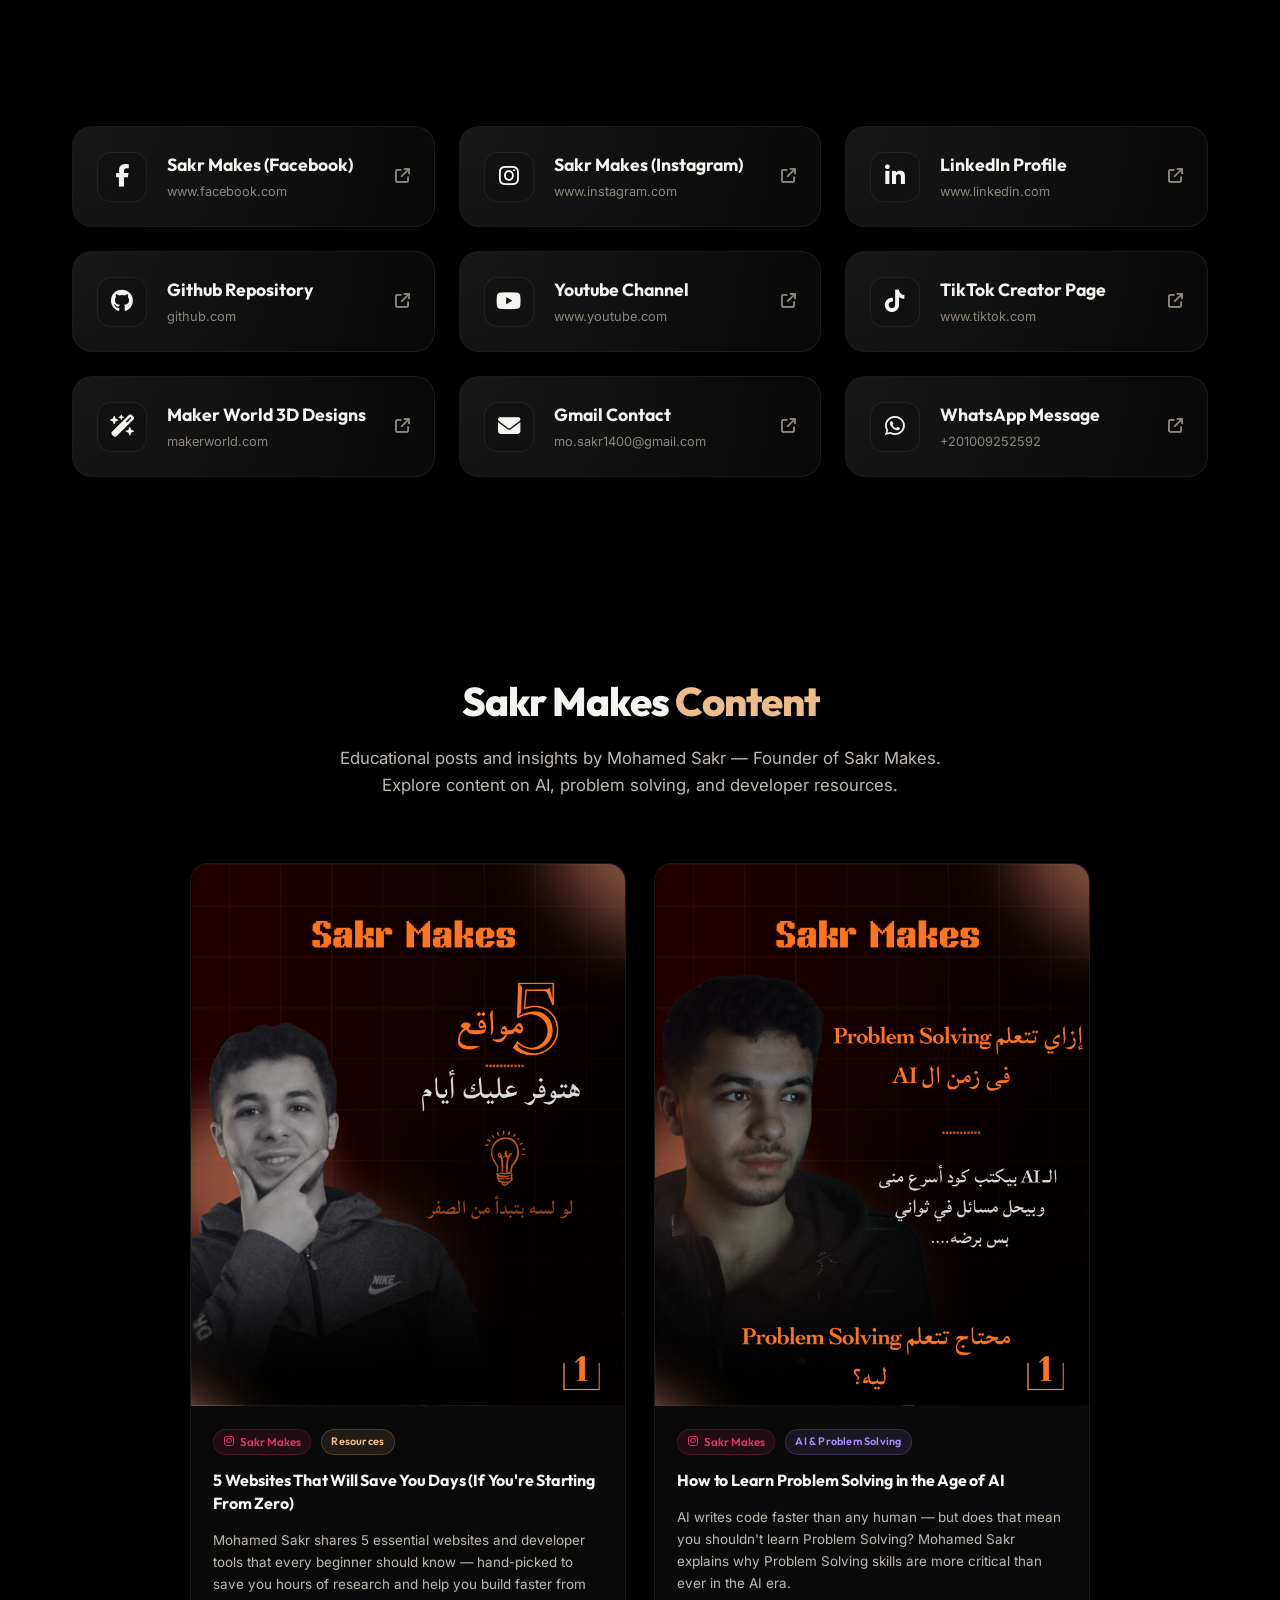
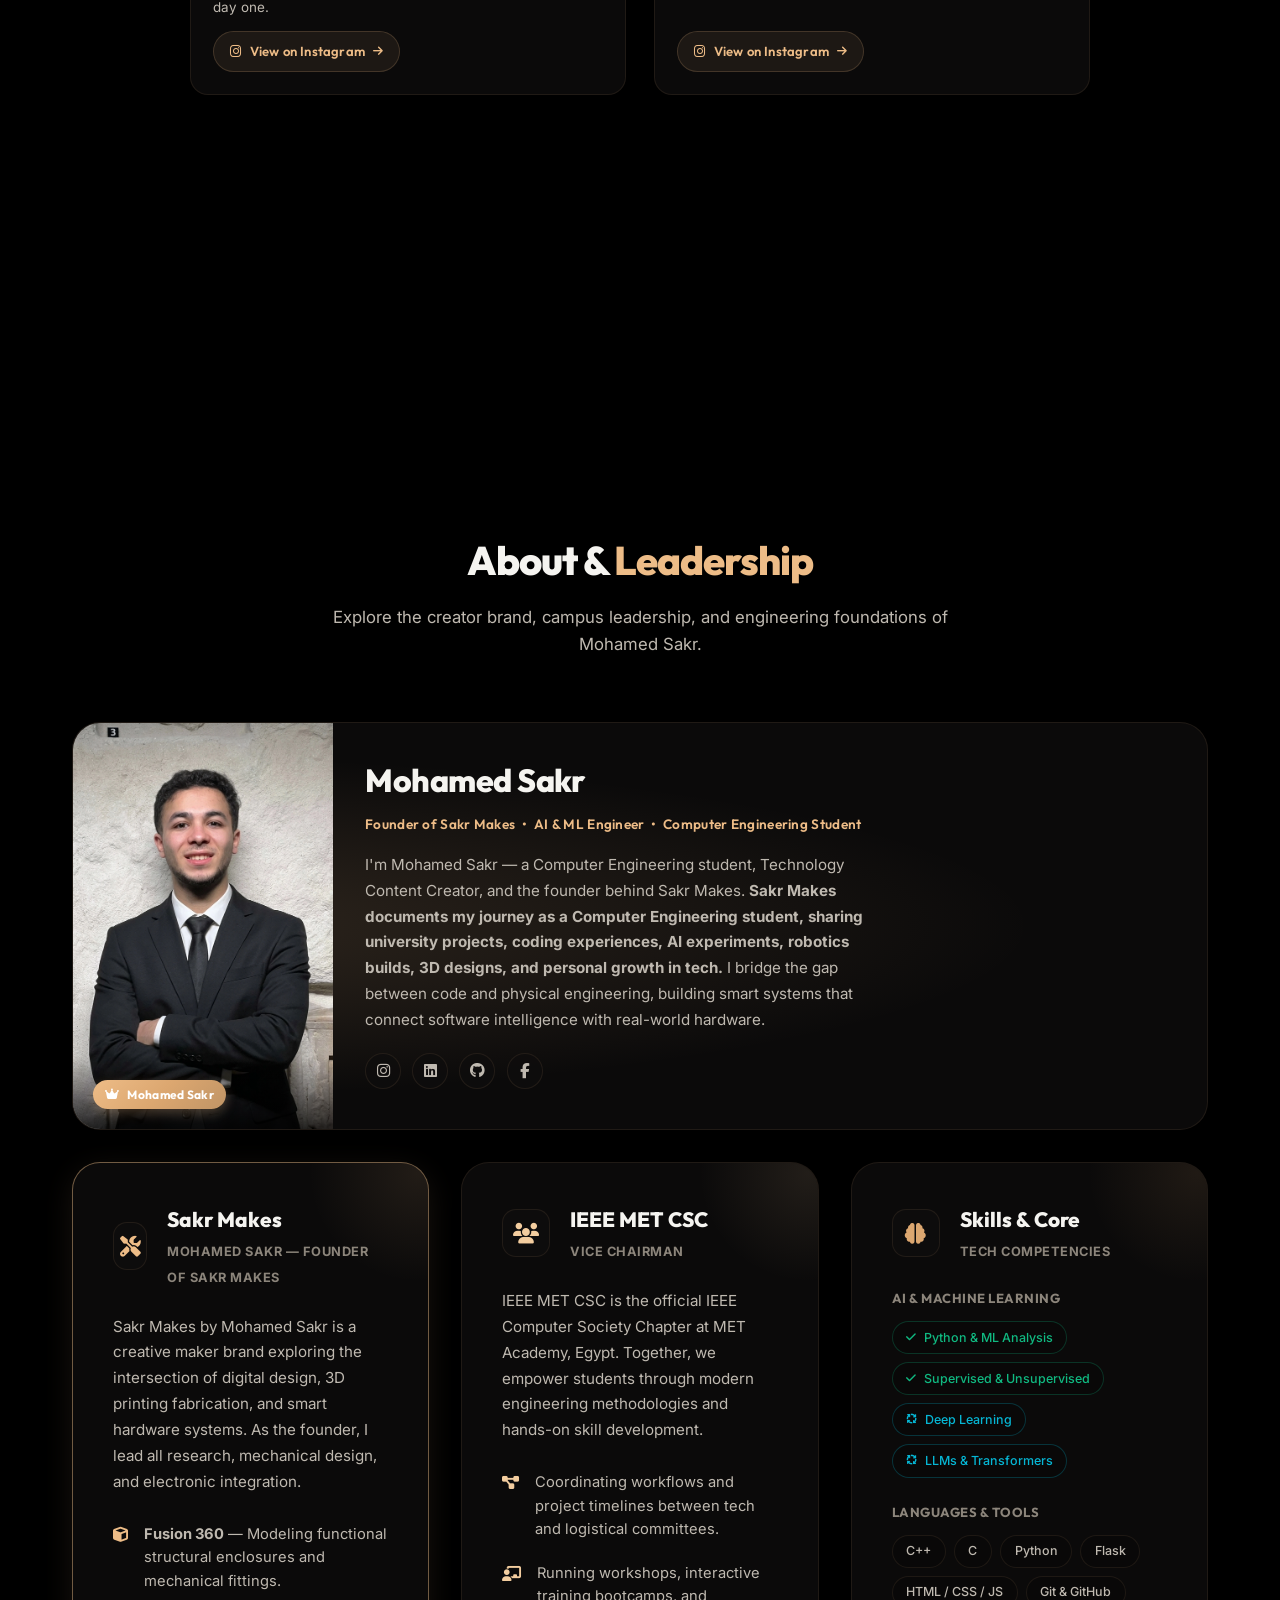
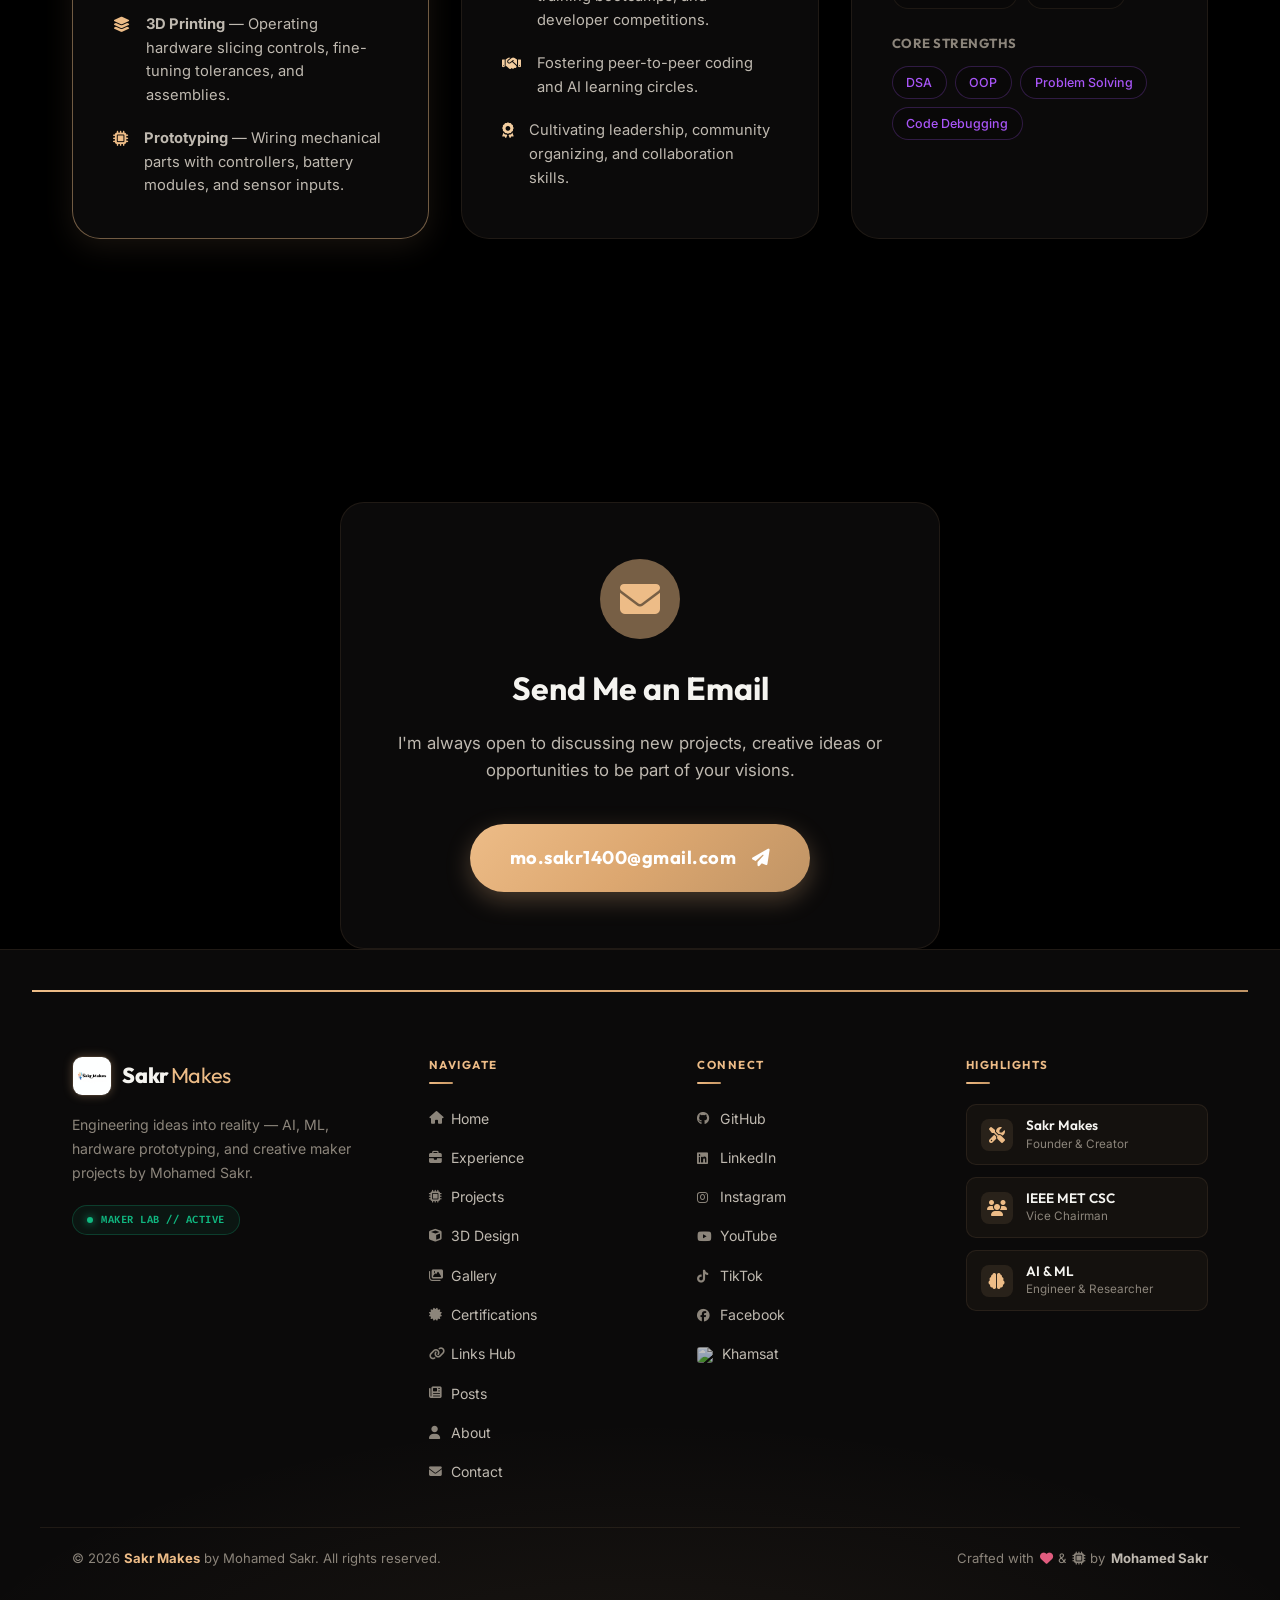
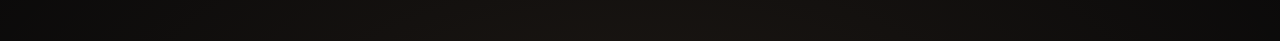
==== commit bf109c20: "feat: add drone prototype showcase with gallery images to projects section" ====
--- a/index.html
+++ b/index.html
@@ -493,6 +493,22 @@
             <p class="threed-desc">Modular, insulated hardware enclosure for temperature-controlled storage.</p>
           </div>
         </div>
+
+        <!-- Item 5: Drone Prototype -->
+        <div class="threed-card bento-wide">
+          <div class="threed-img-wrap" style="display: flex;">
+            <img src="Drnone.webp" alt="Drone Frame" class="threed-img" style="width: 33.33%;" loading="lazy">
+            <img src="Drnone1.webp" alt="Drone Assembly" class="threed-img" style="width: 33.33%; border-left: 1px solid rgba(255,255,255,0.1); border-right: 1px solid rgba(255,255,255,0.1);" loading="lazy">
+            <img src="Drnone2.webp" alt="Drone Mechanics" class="threed-img" style="width: 33.33%;" loading="lazy">
+            <div class="threed-overlay">
+              <div class="threed-badge"><i class="fa-solid fa-helicopter"></i></div>
+            </div>
+          </div>
+          <div class="threed-info">
+            <h3 class="threed-title">5 Drone Prototype</h3>
+            <p class="threed-desc">Custom 3D printed drone featuring optimized frame aerodynamics, internal assembly, and detailed mechanics.</p>
+          </div>
+        </div>
       </div>
     </section>
 
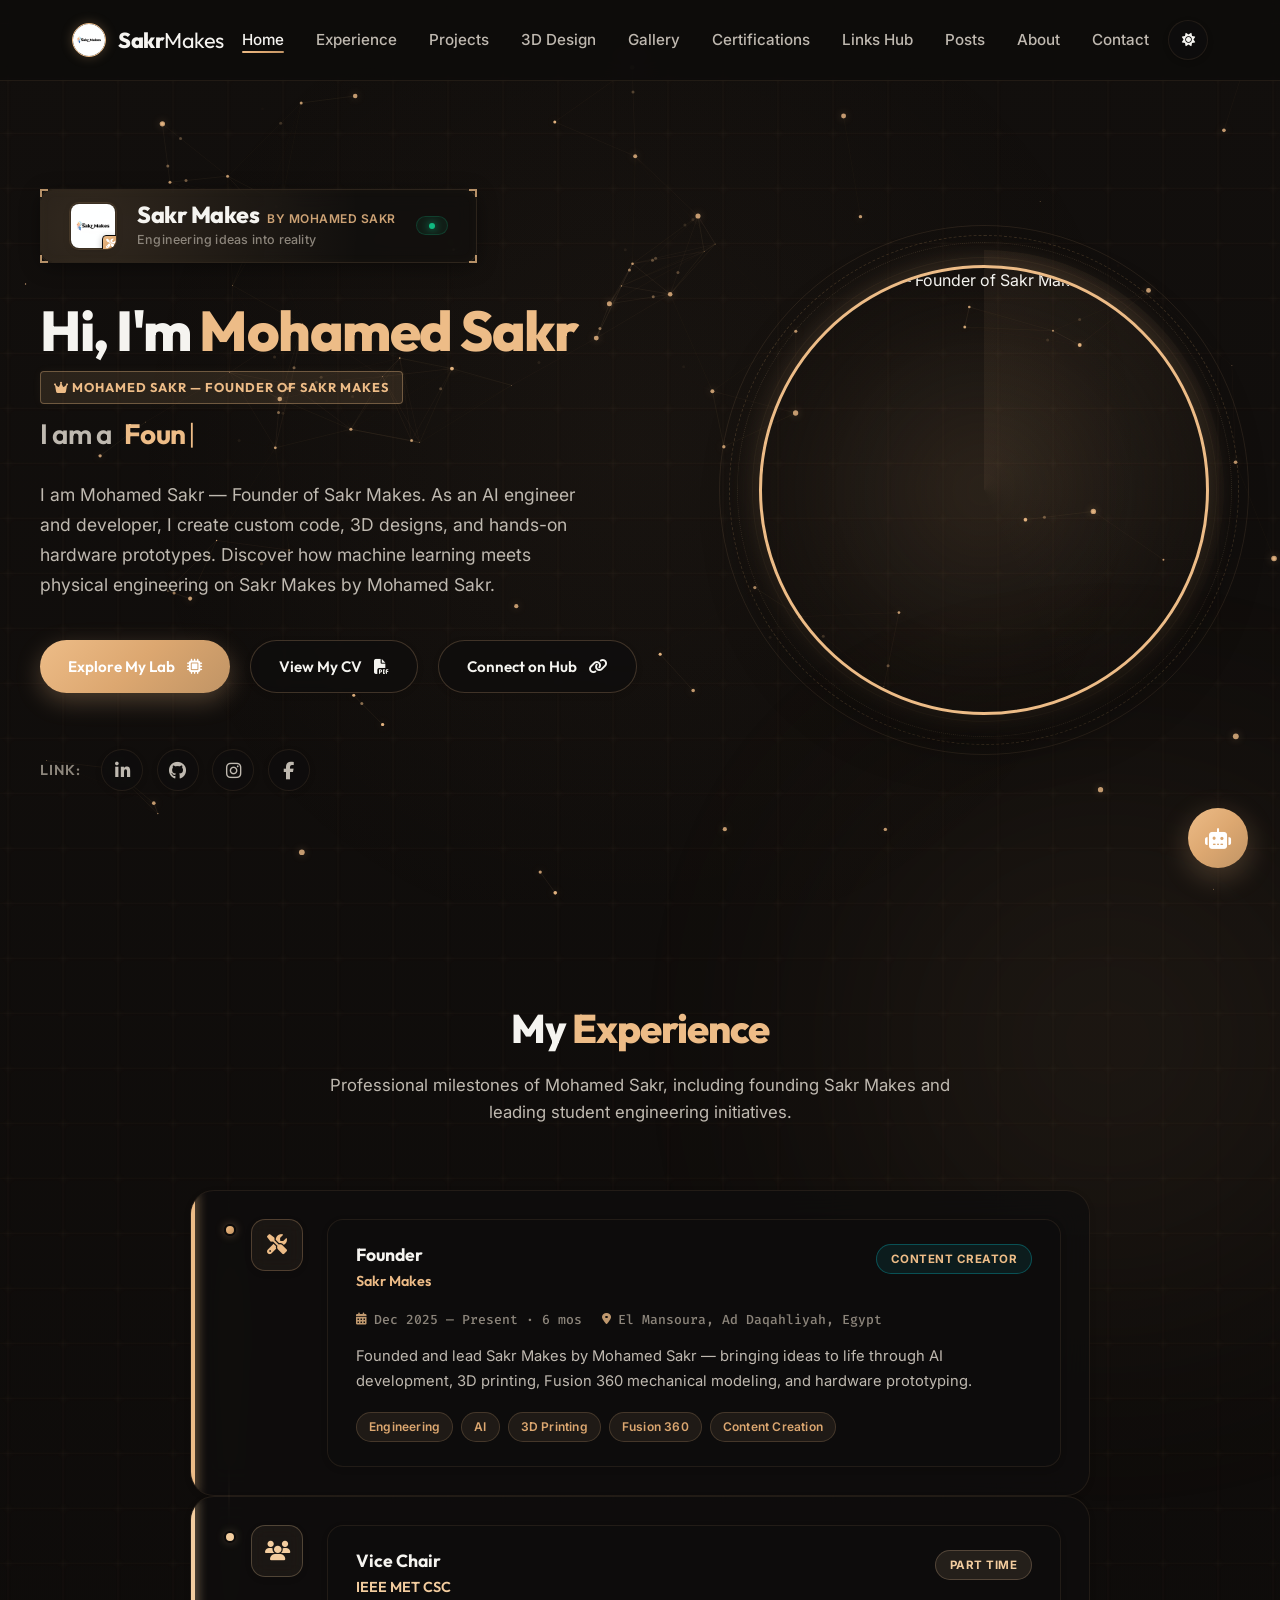
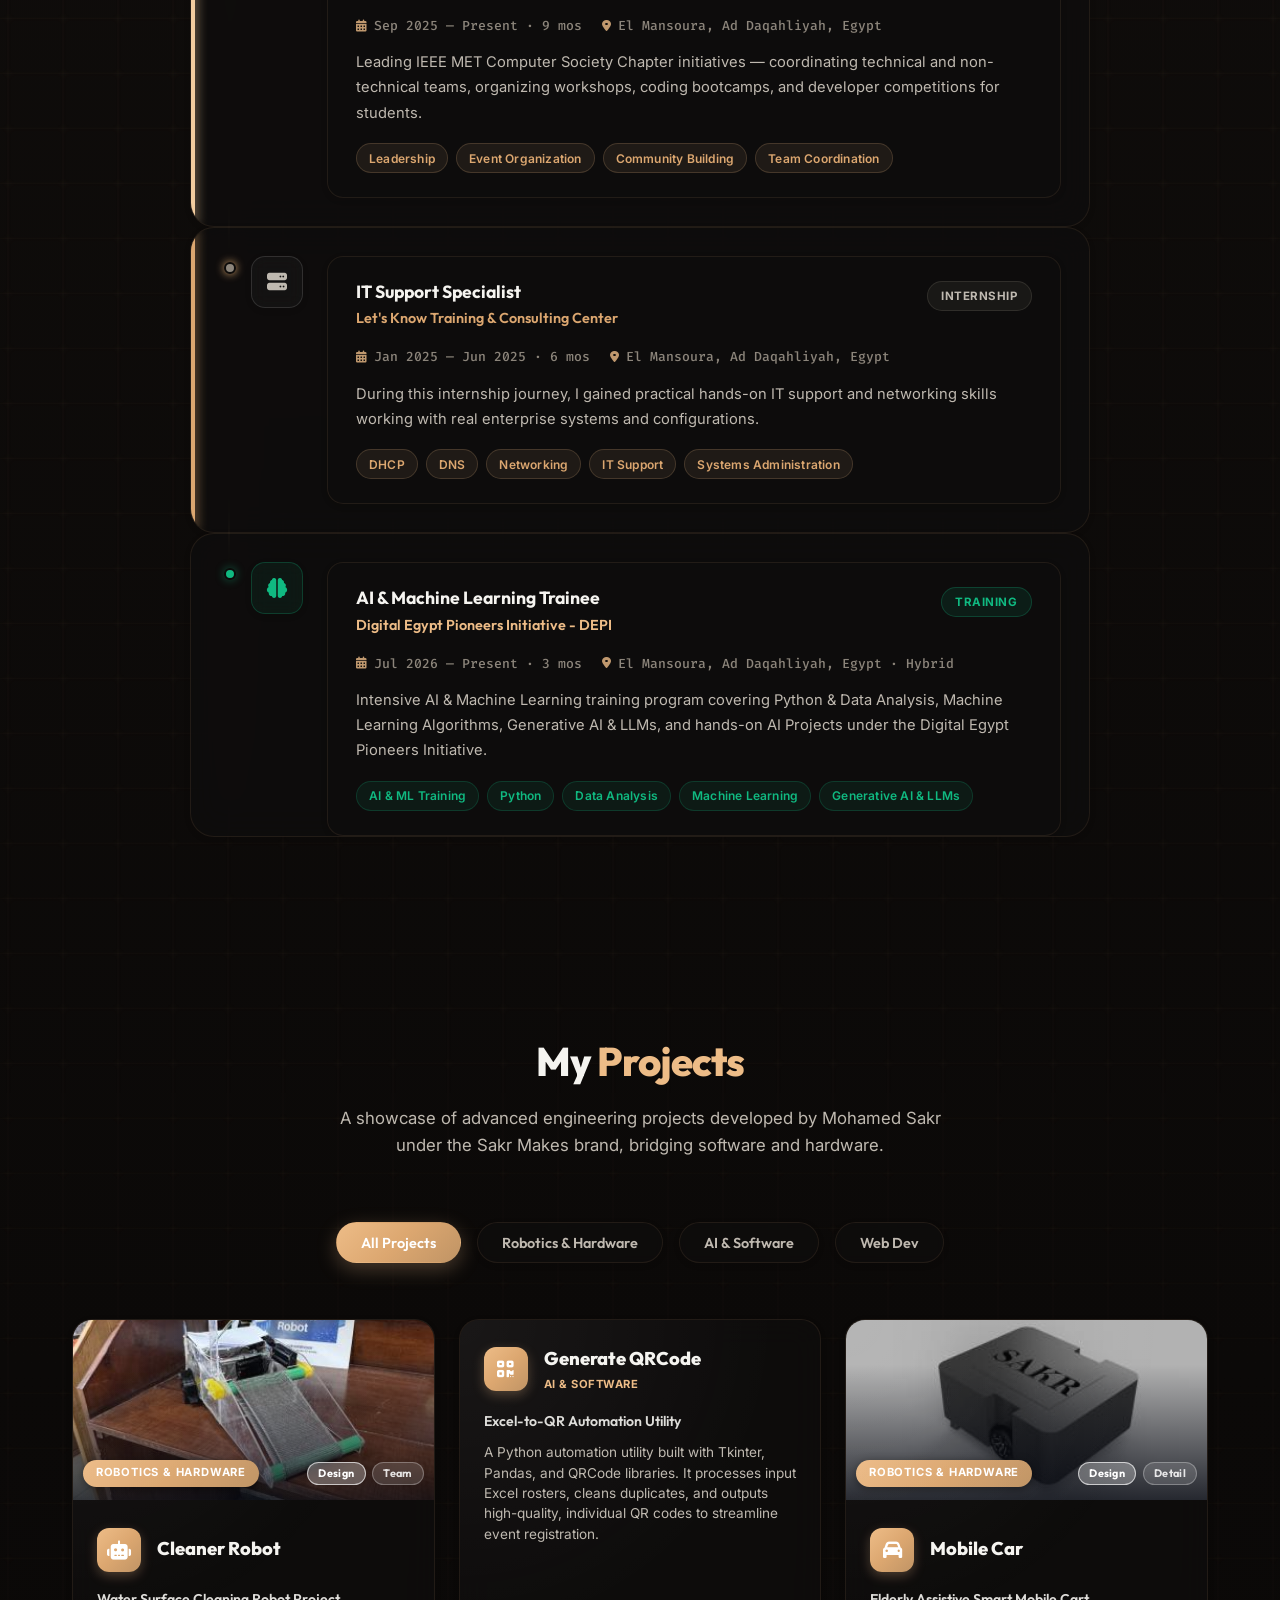
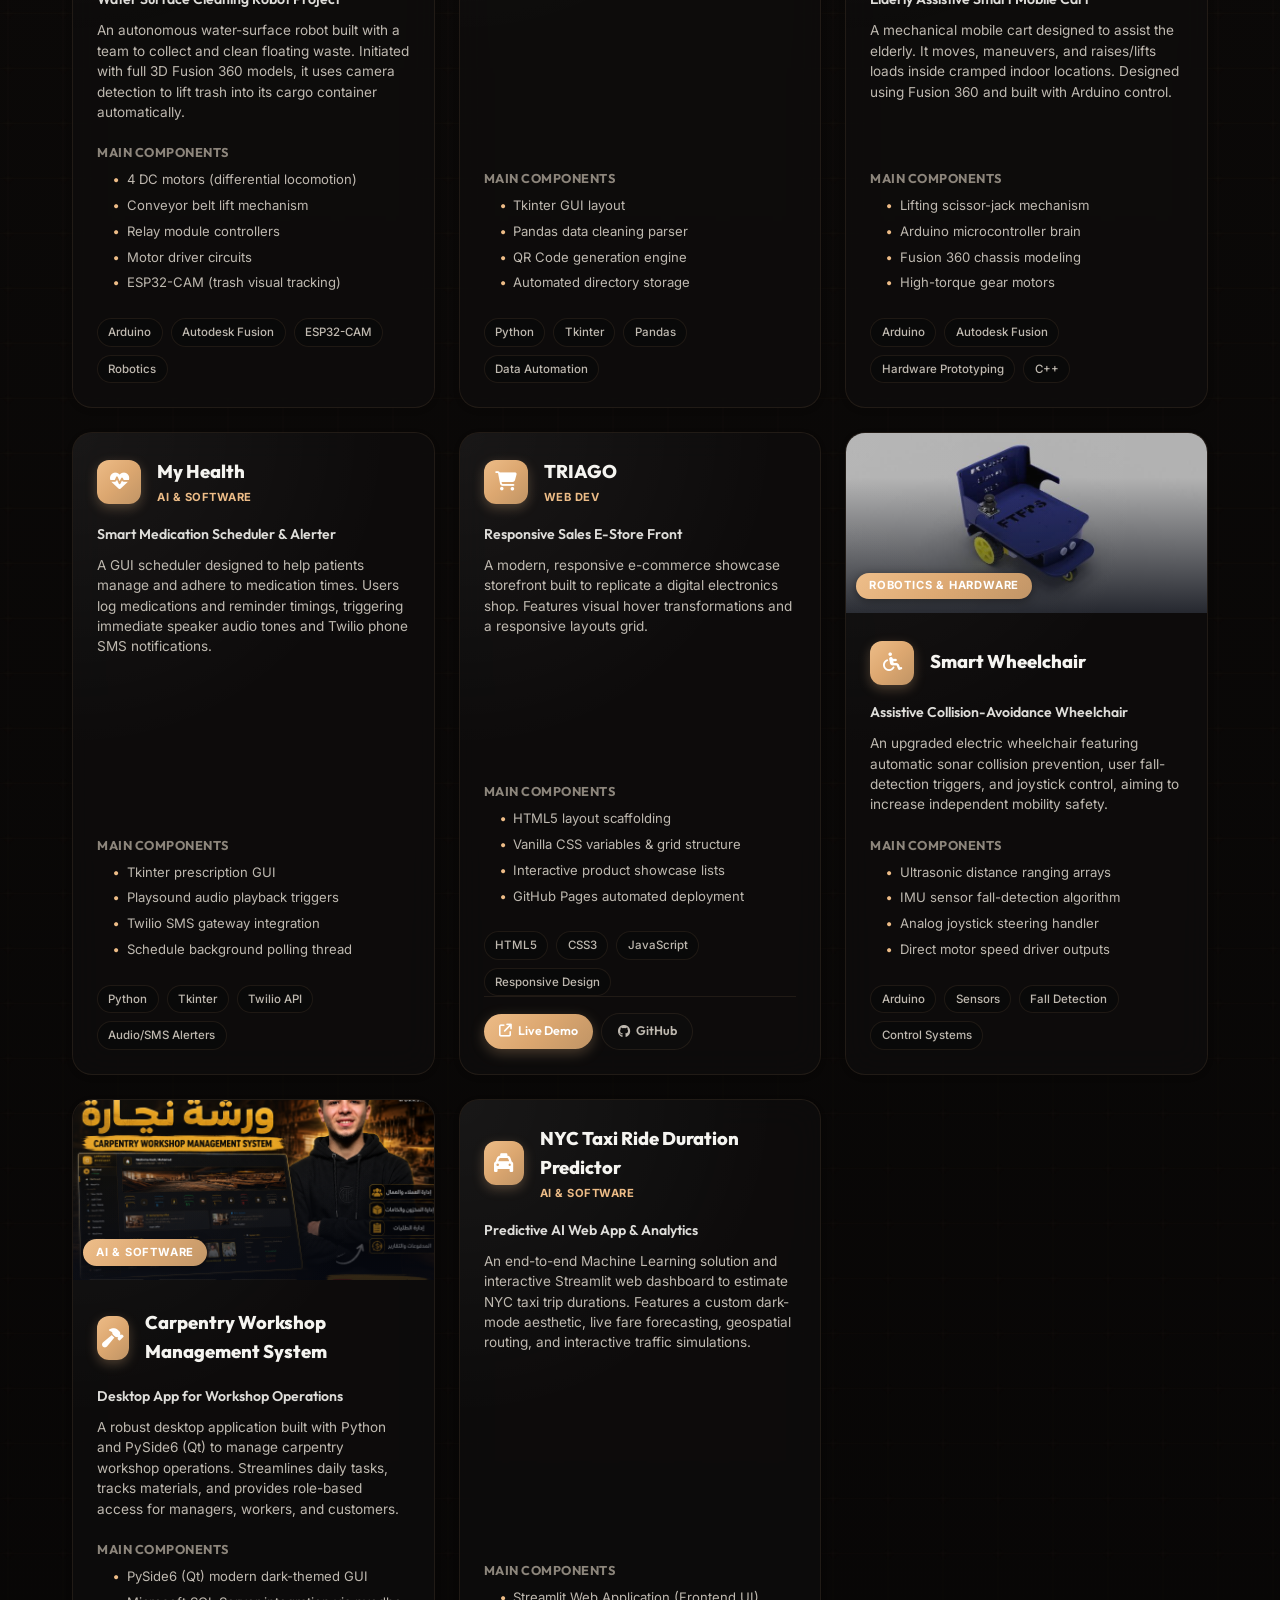
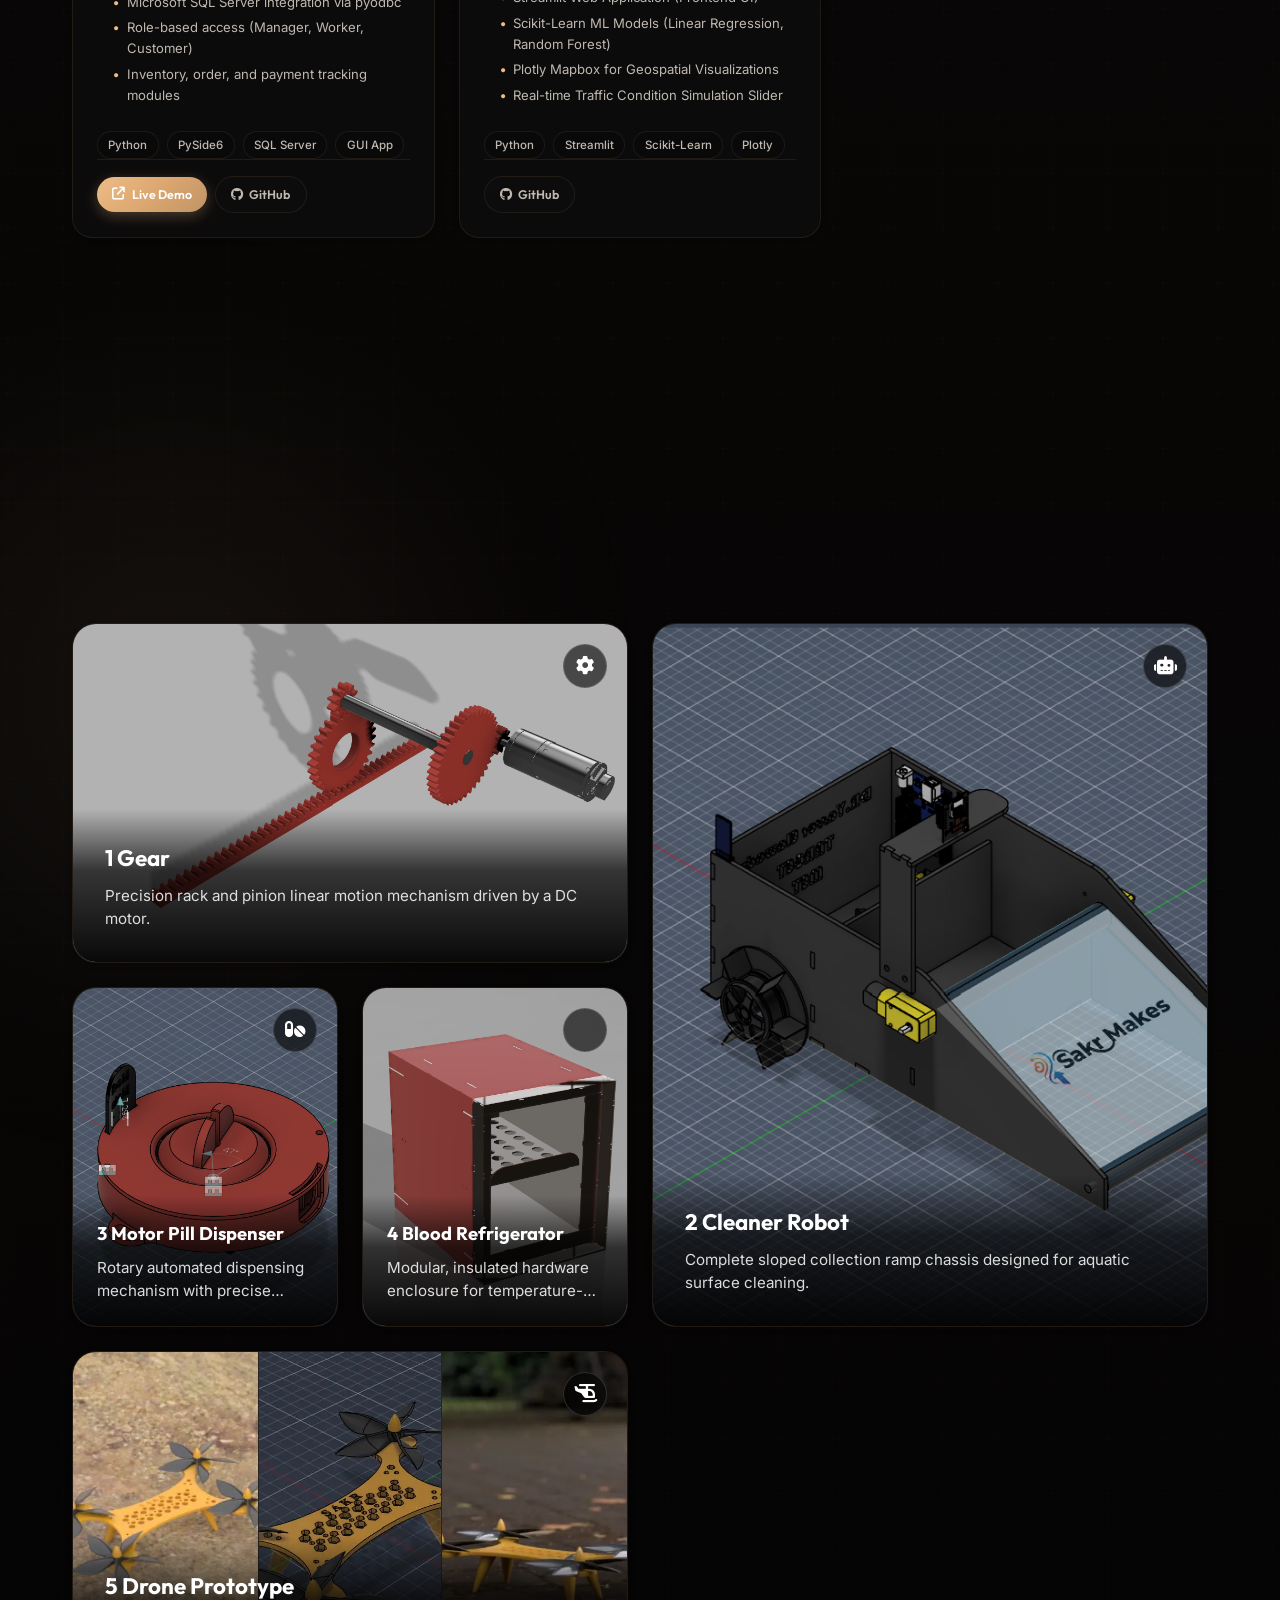
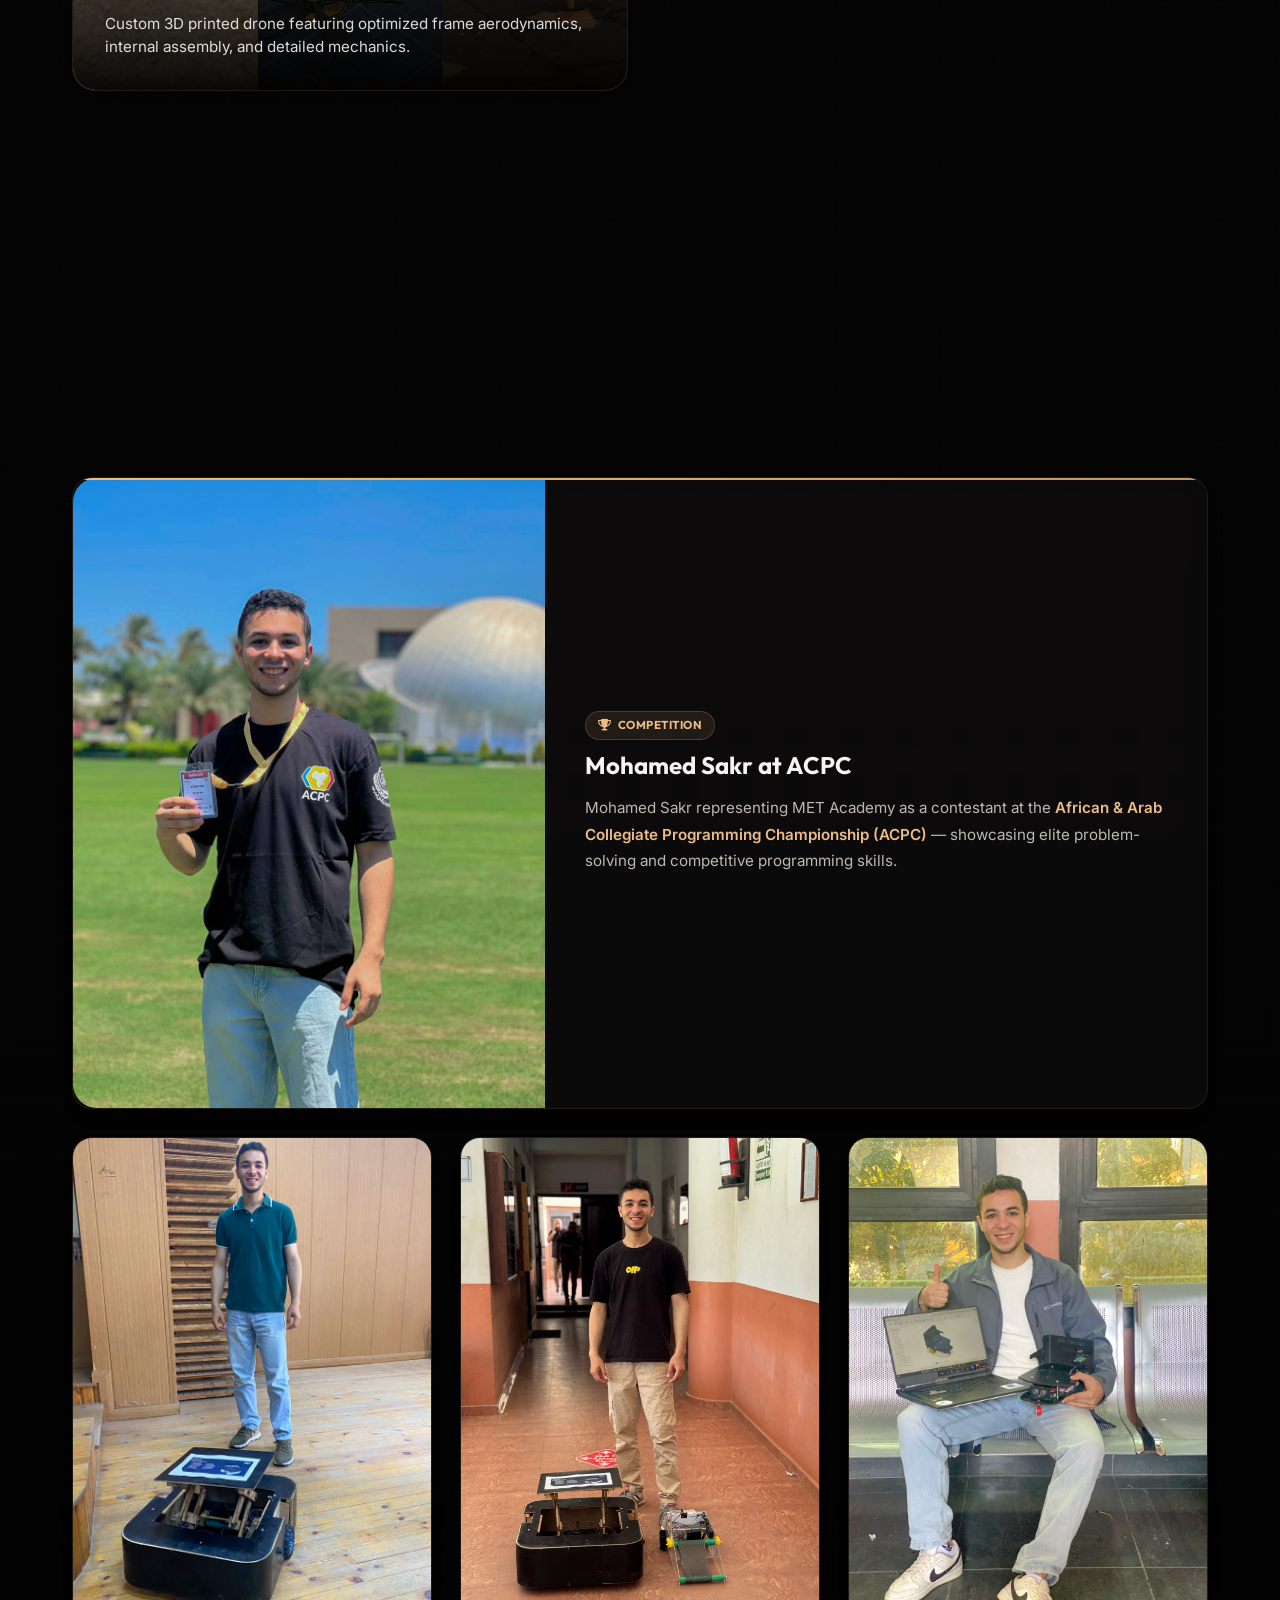
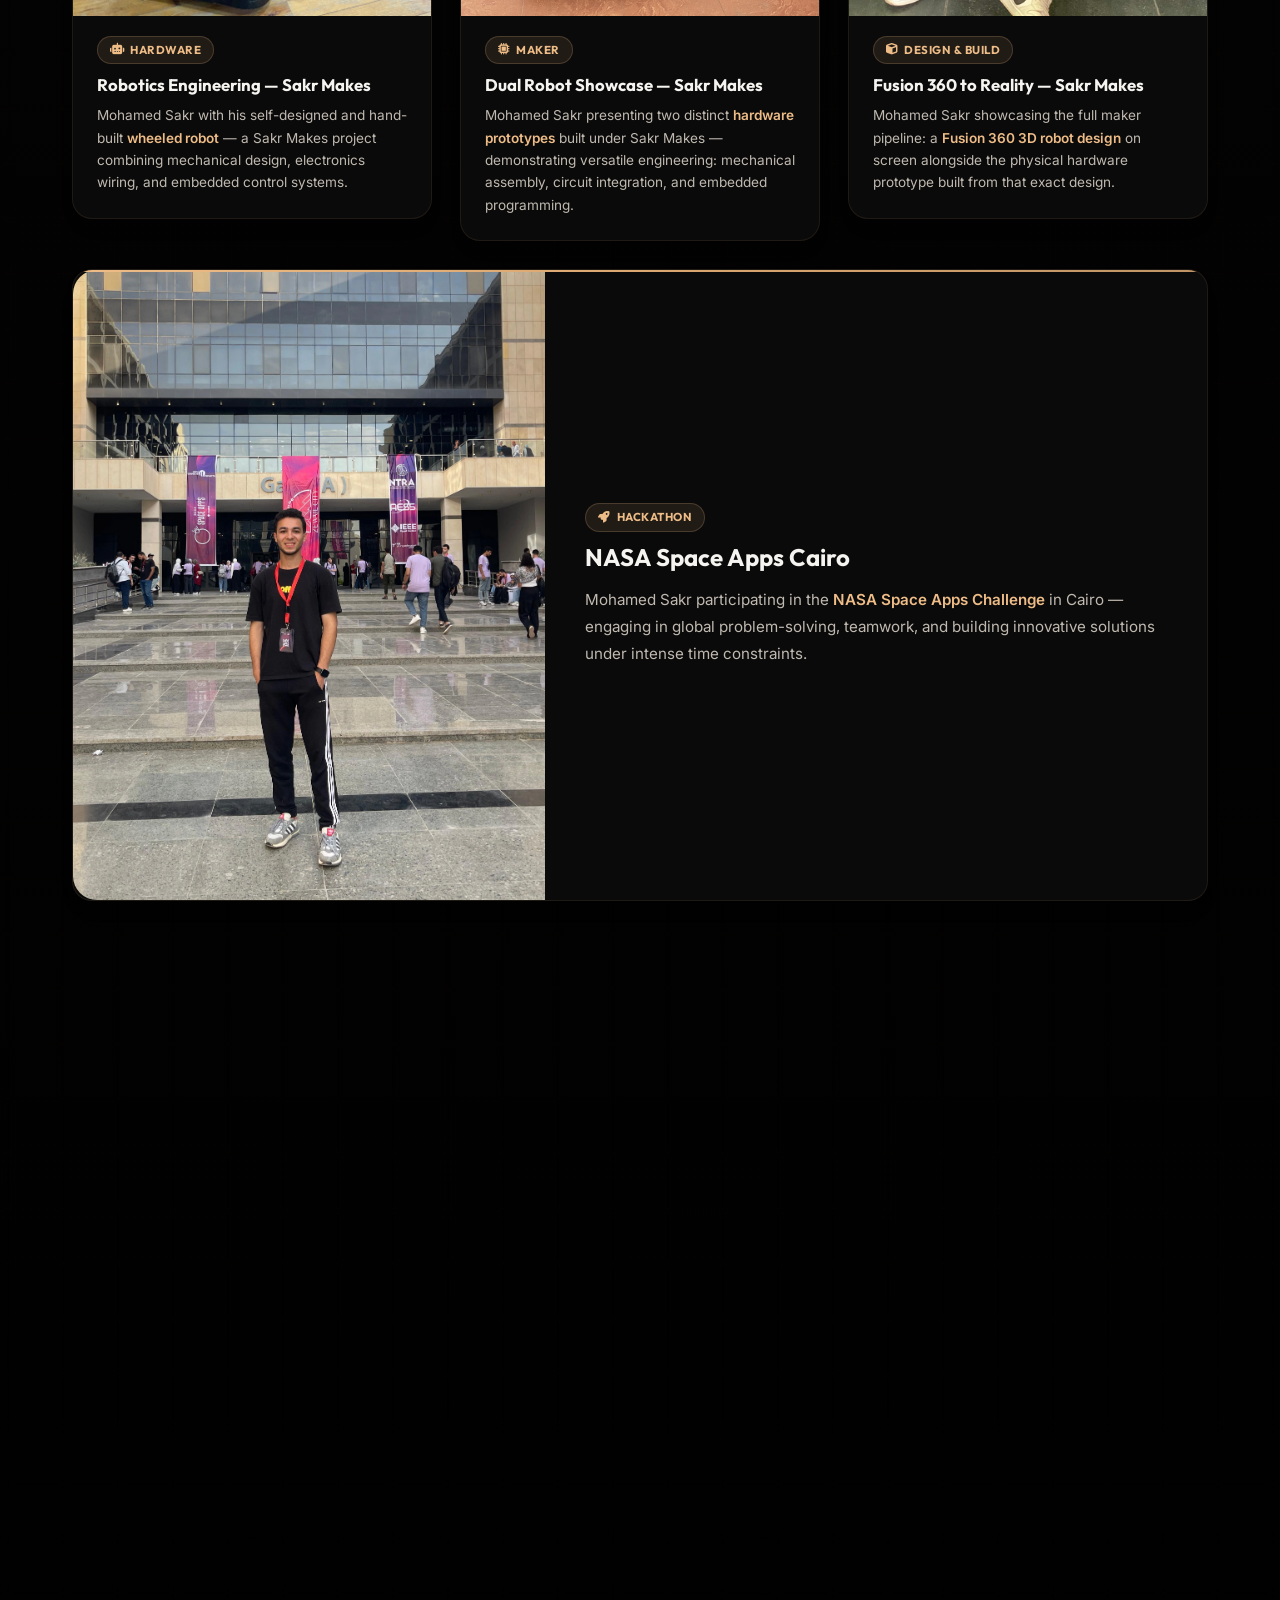
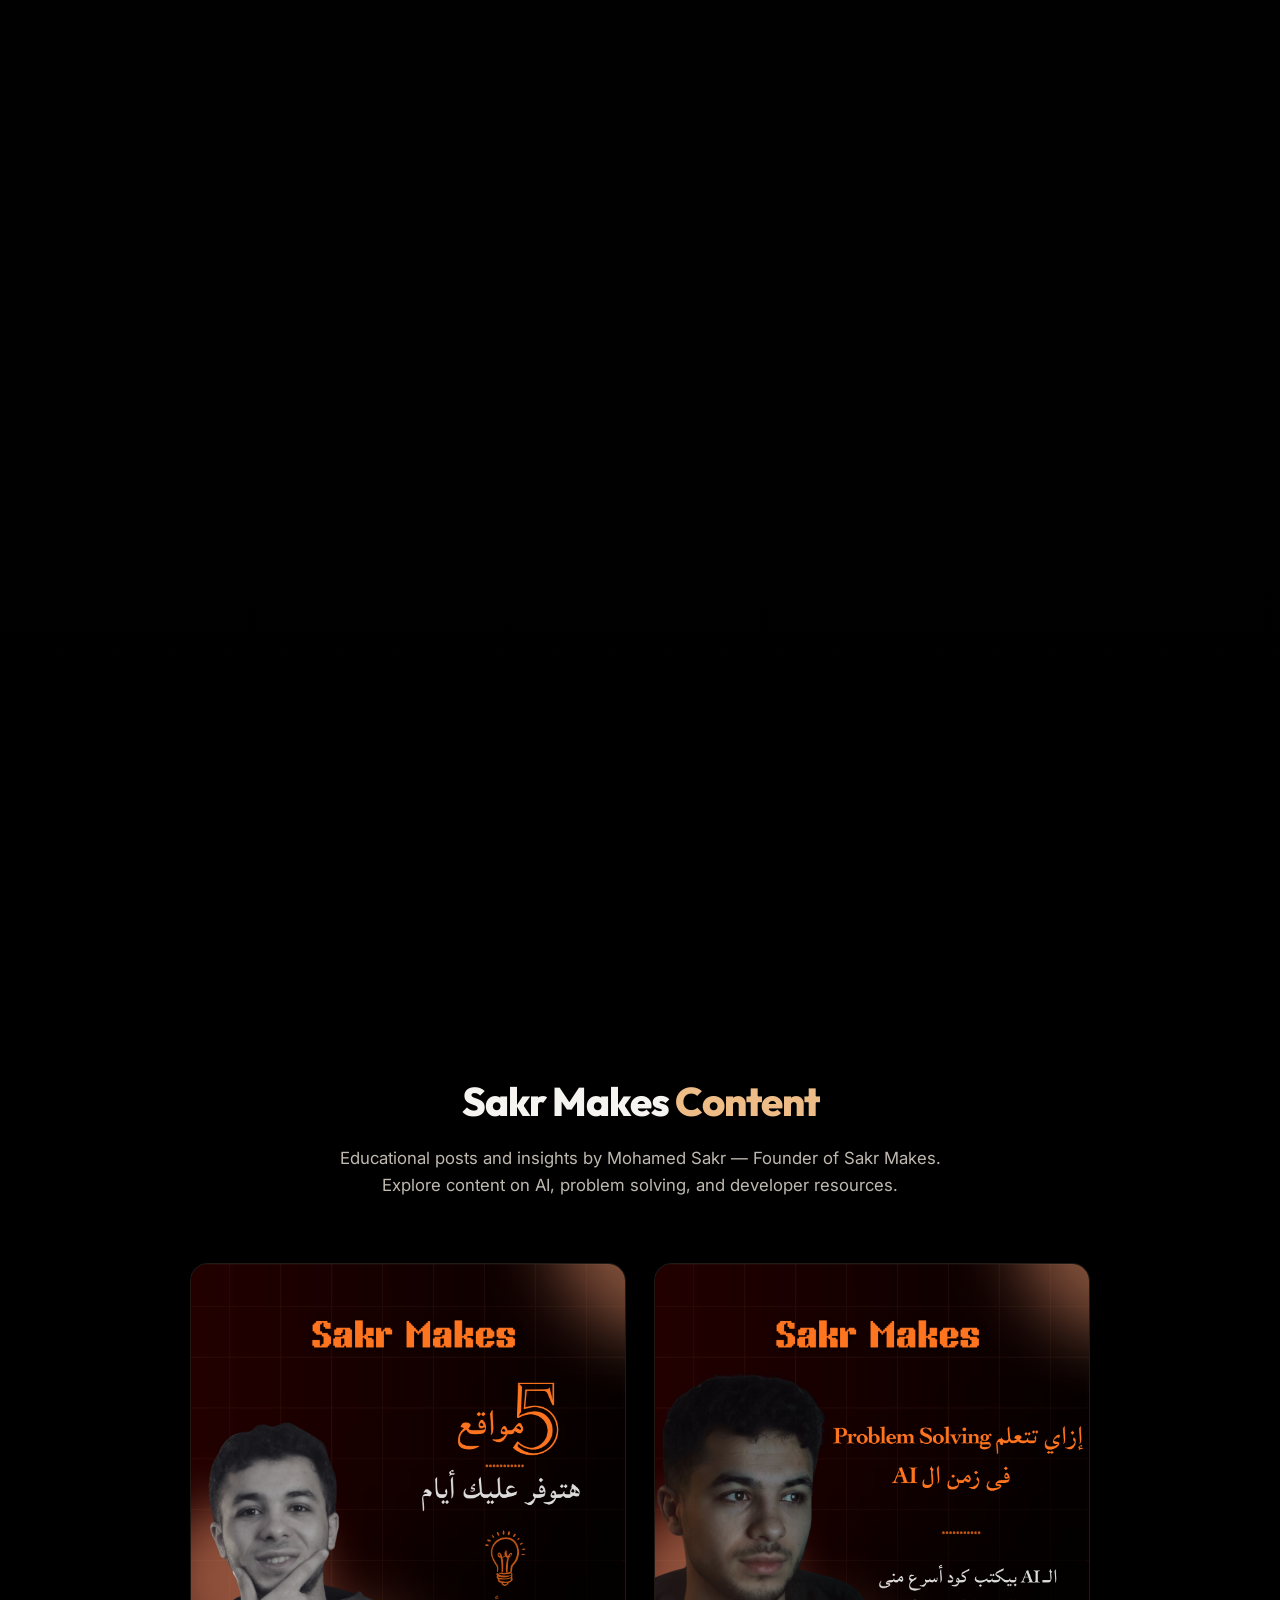
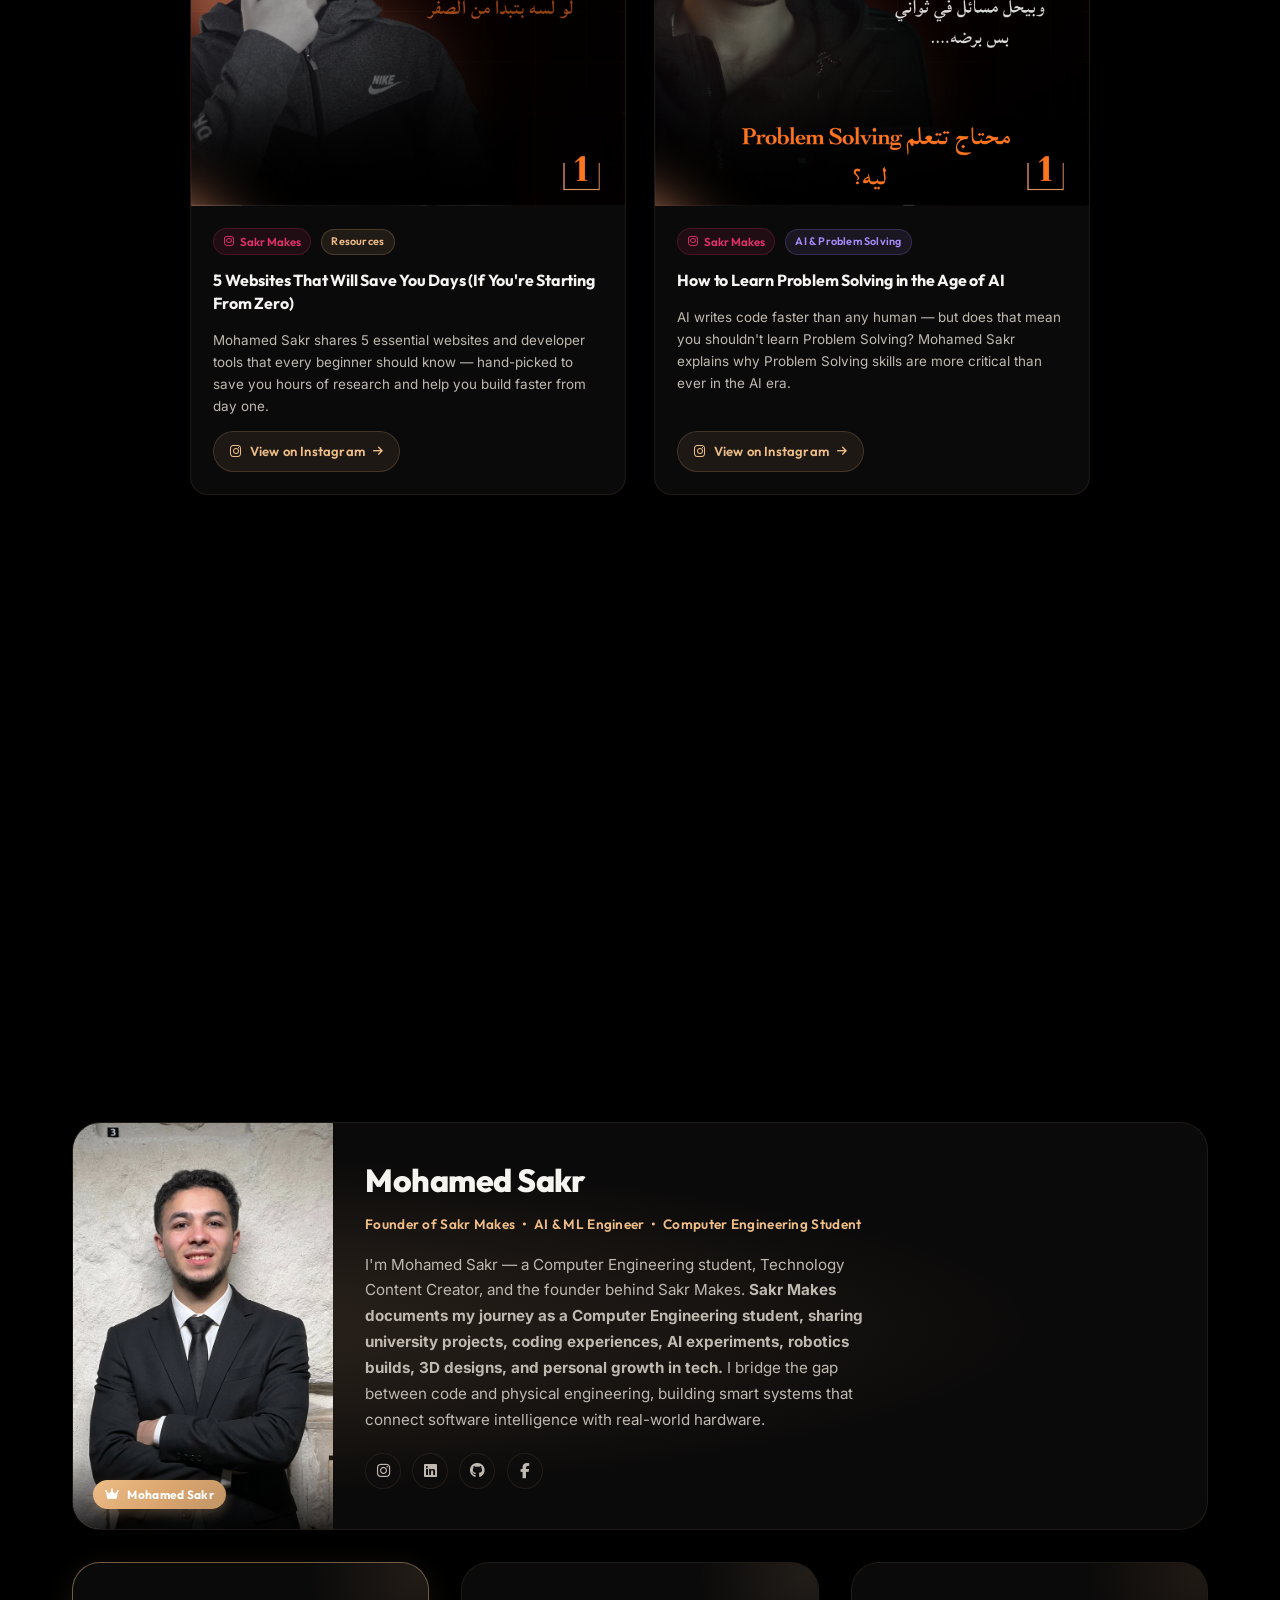
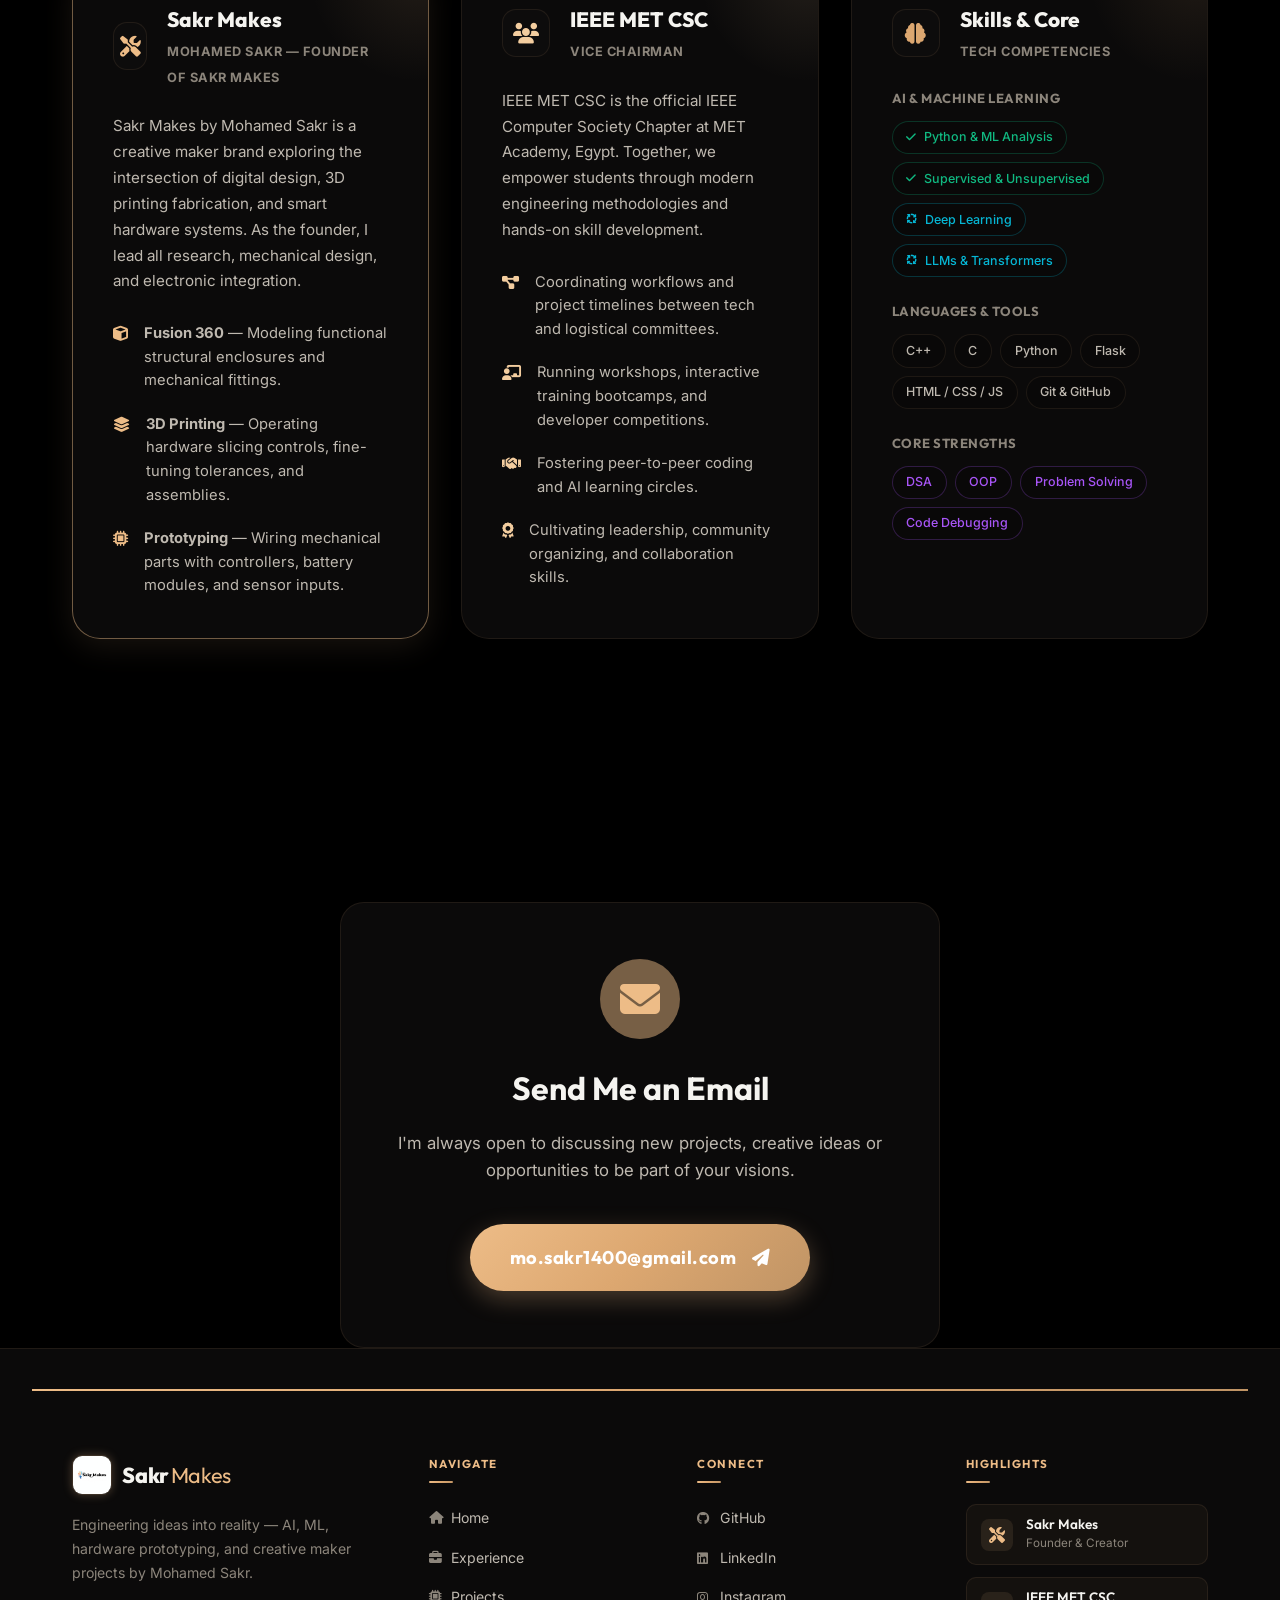
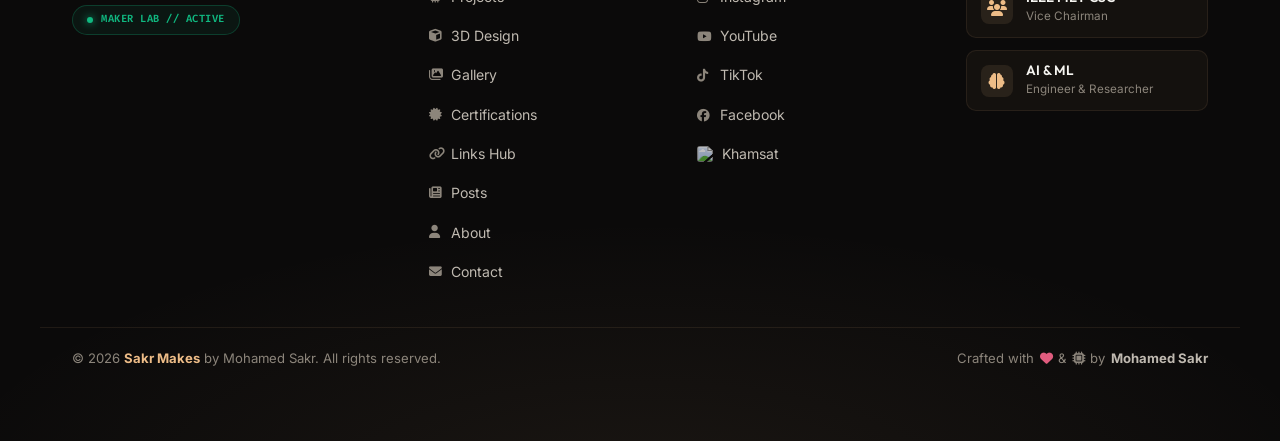
==== commit f6dca6d0: "feat: add AI & Machine Learning trainee experience and implement back-to-top scroll button" ====
--- a/index.html
+++ b/index.html
@@ -1081,6 +1081,50 @@
     </div>
   </footer>
 
+  <!-- Scroll To Top Button -->
+  <button id="back-to-top" aria-label="Back to top">
+    <i class="fa-solid fa-chevron-up"></i>
+  </button>
+
+  <!-- Back-to-Top Logic (inline, self-contained, guaranteed execution) -->
+  <script>
+    (function () {
+      var btn = document.getElementById('back-to-top');
+      if (!btn) return;
+
+      function getScrollTop() {
+        return window.pageYOffset
+          || document.documentElement.scrollTop
+          || document.body.scrollTop
+          || 0;
+      }
+
+      function onScroll() {
+        if (getScrollTop() > 300) {
+          btn.classList.add('show');
+        } else {
+          btn.classList.remove('show');
+        }
+      }
+
+      /* Listen on both — covers all browsers & scroll containers */
+      window.addEventListener('scroll', onScroll, { passive: true });
+      document.addEventListener('scroll', onScroll, { passive: true });
+
+      btn.addEventListener('click', function () {
+        /* Try native smooth scroll first, fall back to instant */
+        try {
+          window.scrollTo({ top: 0, behavior: 'smooth' });
+        } catch (e) {
+          window.scrollTo(0, 0);
+        }
+      });
+
+      /* Run once immediately in case page loaded mid-scroll */
+      onScroll();
+    })();
+  </script>
+
   <!-- Custom JS -->
   <script src="script.js"></script>
 
--- a/style.css
+++ b/style.css
@@ -5932,3 +5932,387 @@
   filter: brightness(1.1);
   transform: scale(1.15);
 }
+
+/* ==========================================================================
+   EXPERIENCE SECTION
+   ========================================================================== */
+.experience-section {
+  padding: 6rem 2rem;
+}
+
+.experience-timeline {
+  max-width: 900px;
+  margin: 0 auto;
+  position: relative;
+  display: flex;
+  flex-direction: column;
+  gap: 0;
+}
+
+/* Vertical timeline line */
+.experience-timeline::before {
+  content: '';
+  position: absolute;
+  left: 38px;
+  top: 0;
+  bottom: 0;
+  width: 2px;
+  background: linear-gradient(
+    to bottom,
+    transparent 0%,
+    var(--accent-color) 10%,
+    rgba(237, 188, 135, 0.3) 50%,
+    var(--accent-color) 90%,
+    transparent 100%
+  );
+  opacity: 0.35;
+  border-radius: 2px;
+}
+
+/* ── Experience Card ── */
+.exp-card {
+  display: flex;
+  align-items: flex-start;
+  gap: 1.5rem;
+  padding: 1.75rem 1.75rem 1.75rem 0;
+  position: relative;
+  transition: all var(--transition-normal);
+}
+
+.exp-card:last-child {
+  padding-bottom: 0;
+}
+
+/* Dot on the timeline */
+.exp-dot {
+  position: absolute;
+  left: 33px;
+  top: 2.1rem;
+  width: 12px;
+  height: 12px;
+  border-radius: 50%;
+  background: var(--accent-gradient);
+  box-shadow: 0 0 10px var(--glow-color);
+  z-index: 2;
+  border: 2px solid var(--bg-color);
+  transition: all var(--transition-normal);
+}
+
+.exp-card:hover .exp-dot {
+  transform: scale(1.4);
+  box-shadow: 0 0 18px var(--glow-color);
+}
+
+/* Icon circle */
+.exp-icon {
+  flex-shrink: 0;
+  width: 52px;
+  height: 52px;
+  border-radius: 14px;
+  display: flex;
+  align-items: center;
+  justify-content: center;
+  font-size: 1.25rem;
+  margin-left: 60px;
+  background: var(--glass-bg);
+  border: 1px solid var(--glass-border);
+  color: var(--accent-color);
+  box-shadow: var(--shadow-sm);
+  transition: all var(--transition-normal);
+  backdrop-filter: blur(8px);
+}
+
+.exp-card:hover .exp-icon {
+  border-color: var(--glass-border-hover);
+  box-shadow: 0 0 18px var(--glow-color);
+  transform: scale(1.08) rotate(-3deg);
+}
+
+/* Color variants */
+.exp-accent .exp-icon  { color: var(--accent-color);     border-color: rgba(237, 188, 135, 0.25); background: rgba(237, 188, 135, 0.06); }
+.exp-pink   .exp-icon  { color: var(--accent-pink);      border-color: rgba(243, 205, 159, 0.25); background: rgba(243, 205, 159, 0.06); }
+.exp-secondary .exp-icon { color: var(--text-secondary); border-color: rgba(180, 180, 180, 0.18); background: rgba(180, 180, 180, 0.04); }
+.exp-green  .exp-icon  { color: #10b981;                 border-color: rgba(16, 185, 129, 0.25);  background: rgba(16, 185, 129, 0.07);  }
+
+.exp-accent .exp-dot    { background: var(--accent-gradient); box-shadow: 0 0 10px var(--glow-color); }
+.exp-pink   .exp-dot    { background: var(--accent-pink); box-shadow: 0 0 10px var(--glow-pink); }
+.exp-secondary .exp-dot { background: var(--text-muted); }
+.exp-green  .exp-dot    { background: #10b981; box-shadow: 0 0 10px rgba(16, 185, 129, 0.45); }
+
+/* Card body */
+.exp-body {
+  flex: 1;
+  background: var(--glass-bg);
+  border: 1px solid var(--glass-border);
+  border-radius: 16px;
+  padding: 1.5rem 1.75rem;
+  backdrop-filter: blur(8px);
+  -webkit-backdrop-filter: blur(8px);
+  box-shadow: var(--shadow-sm);
+  transition: all var(--transition-normal);
+  position: relative;
+  overflow: hidden;
+}
+
+.exp-body::before {
+  content: '';
+  position: absolute;
+  top: 0;
+  left: 0;
+  right: 0;
+  height: 2px;
+  background: var(--accent-gradient);
+  opacity: 0;
+  transition: opacity var(--transition-normal);
+  border-radius: 16px 16px 0 0;
+}
+
+.exp-card:hover .exp-body {
+  border-color: var(--glass-border-hover);
+  box-shadow: var(--shadow-md), 0 0 20px rgba(237, 188, 135, 0.05);
+  transform: translateX(4px);
+}
+
+.exp-card:hover .exp-body::before {
+  opacity: 1;
+}
+
+.exp-pink .exp-body::before   { background: linear-gradient(135deg, var(--accent-pink), var(--accent-color)); }
+.exp-green .exp-body::before  { background: linear-gradient(135deg, #10b981, #34d399); }
+
+/* Header row */
+.exp-header {
+  display: flex;
+  align-items: flex-start;
+  justify-content: space-between;
+  gap: 1rem;
+  margin-bottom: 0.75rem;
+  flex-wrap: wrap;
+}
+
+.exp-title {
+  font-family: var(--font-heading);
+  font-weight: 700;
+  font-size: 1.1rem;
+  color: var(--text-primary);
+  line-height: 1.3;
+}
+
+.exp-org {
+  font-size: 0.9rem;
+  font-weight: 600;
+  color: var(--accent-color);
+  margin-top: 0.2rem;
+}
+
+.exp-type-badge {
+  display: inline-block;
+  padding: 0.3rem 0.85rem;
+  border-radius: 30px;
+  font-size: 0.72rem;
+  font-weight: 700;
+  letter-spacing: 0.5px;
+  text-transform: uppercase;
+  white-space: nowrap;
+  background: rgba(237, 188, 135, 0.1);
+  border: 1px solid rgba(237, 188, 135, 0.22);
+  color: var(--accent-color);
+  flex-shrink: 0;
+}
+
+.exp-pink   .exp-type-badge  { background: rgba(243, 205, 159, 0.1); border-color: rgba(243, 205, 159, 0.22); color: var(--accent-pink); }
+.exp-green  .exp-type-badge  { background: rgba(16, 185, 129, 0.1);  border-color: rgba(16, 185, 129, 0.25);  color: #10b981; }
+.exp-secondary .exp-type-badge { background: rgba(140, 133, 123, 0.1); border-color: rgba(140, 133, 123, 0.2); color: var(--text-secondary); }
+
+/* Meta row (date + location) */
+.exp-meta {
+  display: flex;
+  align-items: center;
+  gap: 1.25rem;
+  margin-bottom: 0.9rem;
+  flex-wrap: wrap;
+}
+
+.exp-meta-item {
+  display: flex;
+  align-items: center;
+  gap: 0.45rem;
+  font-size: 0.82rem;
+  color: var(--text-muted);
+  font-family: 'Fira Code', monospace;
+}
+
+.exp-meta-item i {
+  color: var(--accent-color);
+  font-size: 0.75rem;
+  opacity: 0.8;
+}
+
+/* Description */
+.exp-desc {
+  font-size: 0.92rem;
+  color: var(--text-secondary);
+  line-height: 1.7;
+  margin-bottom: 1.1rem;
+}
+
+/* Skill tags */
+.exp-skills {
+  display: flex;
+  flex-wrap: wrap;
+  gap: 0.5rem;
+}
+
+.exp-skill-tag {
+  display: inline-flex;
+  align-items: center;
+  padding: 0.28rem 0.75rem;
+  border-radius: 20px;
+  font-size: 0.75rem;
+  font-weight: 600;
+  background: rgba(237, 188, 135, 0.08);
+  border: 1px solid rgba(237, 188, 135, 0.18);
+  color: var(--accent-secondary);
+  transition: all var(--transition-fast);
+  letter-spacing: 0.2px;
+}
+
+.exp-skill-tag:hover {
+  background: rgba(237, 188, 135, 0.15);
+  border-color: var(--accent-color);
+  color: var(--accent-color);
+  transform: translateY(-1px);
+}
+
+.exp-green  .exp-skill-tag { background: rgba(16,185,129,0.08); border-color: rgba(16,185,129,0.2); color: #10b981; }
+.exp-green  .exp-skill-tag:hover { background: rgba(16,185,129,0.16); border-color: #10b981; }
+
+/* ── Responsive ── */
+@media (max-width: 640px) {
+  .experience-timeline::before {
+    left: 20px;
+  }
+
+  .exp-dot {
+    left: 15px;
+    top: 1.6rem;
+  }
+
+  .exp-icon {
+    margin-left: 36px;
+    width: 44px;
+    height: 44px;
+    font-size: 1.05rem;
+  }
+
+  .exp-body {
+    padding: 1.25rem;
+  }
+
+  .exp-header {
+    flex-direction: column;
+    gap: 0.5rem;
+  }
+
+  .exp-type-badge {
+    align-self: flex-start;
+  }
+
+  .exp-meta {
+    flex-direction: column;
+    gap: 0.4rem;
+  }
+}
+
+/* Loading spinner shared style */
+.loading-spinner {
+  display: flex;
+  align-items: center;
+  justify-content: center;
+  gap: 0.75rem;
+  color: var(--text-muted);
+  font-size: 0.9rem;
+  padding: 3rem;
+}
+
+/* ==========================================================================
+   BACK TO TOP BUTTON
+   ========================================================================== */
+#back-to-top {
+  position: fixed;
+  /* Sit ABOVE the chatbot FAB which is at bottom: 2rem (60px tall) */
+  bottom: 6.5rem;
+  right: 2rem;
+  z-index: 9998;
+
+  width: 46px;
+  height: 46px;
+  border-radius: 50%;
+  border: none;
+  cursor: pointer;
+
+  background: linear-gradient(135deg, #edbc87 0%, #c09465 100%);
+  color: #fff;
+
+  display: flex;
+  align-items: center;
+  justify-content: center;
+  font-size: 1rem;
+
+  box-shadow: 0 4px 18px rgba(237, 188, 135, 0.5);
+
+  /* Hidden by default */
+  opacity: 0;
+  visibility: hidden;
+  transform: translateY(10px) scale(0.85);
+  transition: opacity 0.35s ease, transform 0.35s ease,
+              visibility 0.35s ease, box-shadow 0.25s ease;
+}
+
+/* Visible when scrolled */
+#back-to-top.show {
+  opacity: 1;
+  visibility: visible;
+  transform: translateY(0) scale(1);
+}
+
+#back-to-top:hover {
+  transform: translateY(-4px) scale(1.08);
+  box-shadow: 0 8px 28px rgba(237, 188, 135, 0.7),
+              0 0 0 6px rgba(237, 188, 135, 0.12);
+}
+
+#back-to-top:active {
+  transform: translateY(0) scale(0.93);
+  transition-duration: 0.1s;
+}
+
+#back-to-top:hover i {
+  animation: btt-bounce 0.5s ease forwards;
+}
+
+@keyframes btt-bounce {
+  0%   { transform: translateY(0); }
+  40%  { transform: translateY(-4px); }
+  70%  { transform: translateY(-1px); }
+  100% { transform: translateY(-3px); }
+}
+
+[data-theme="light"] #back-to-top {
+  box-shadow: 0 4px 16px rgba(184, 133, 76, 0.45);
+}
+[data-theme="light"] #back-to-top:hover {
+  box-shadow: 0 8px 24px rgba(184, 133, 76, 0.6),
+              0 0 0 6px rgba(184, 133, 76, 0.1);
+}
+
+/* Mobile */
+@media (max-width: 640px) {
+  #back-to-top {
+    width: 44px;
+    height: 44px;
+    bottom: 1.25rem;
+    right: 1.25rem;
+    font-size: 1rem;
+  }
+}
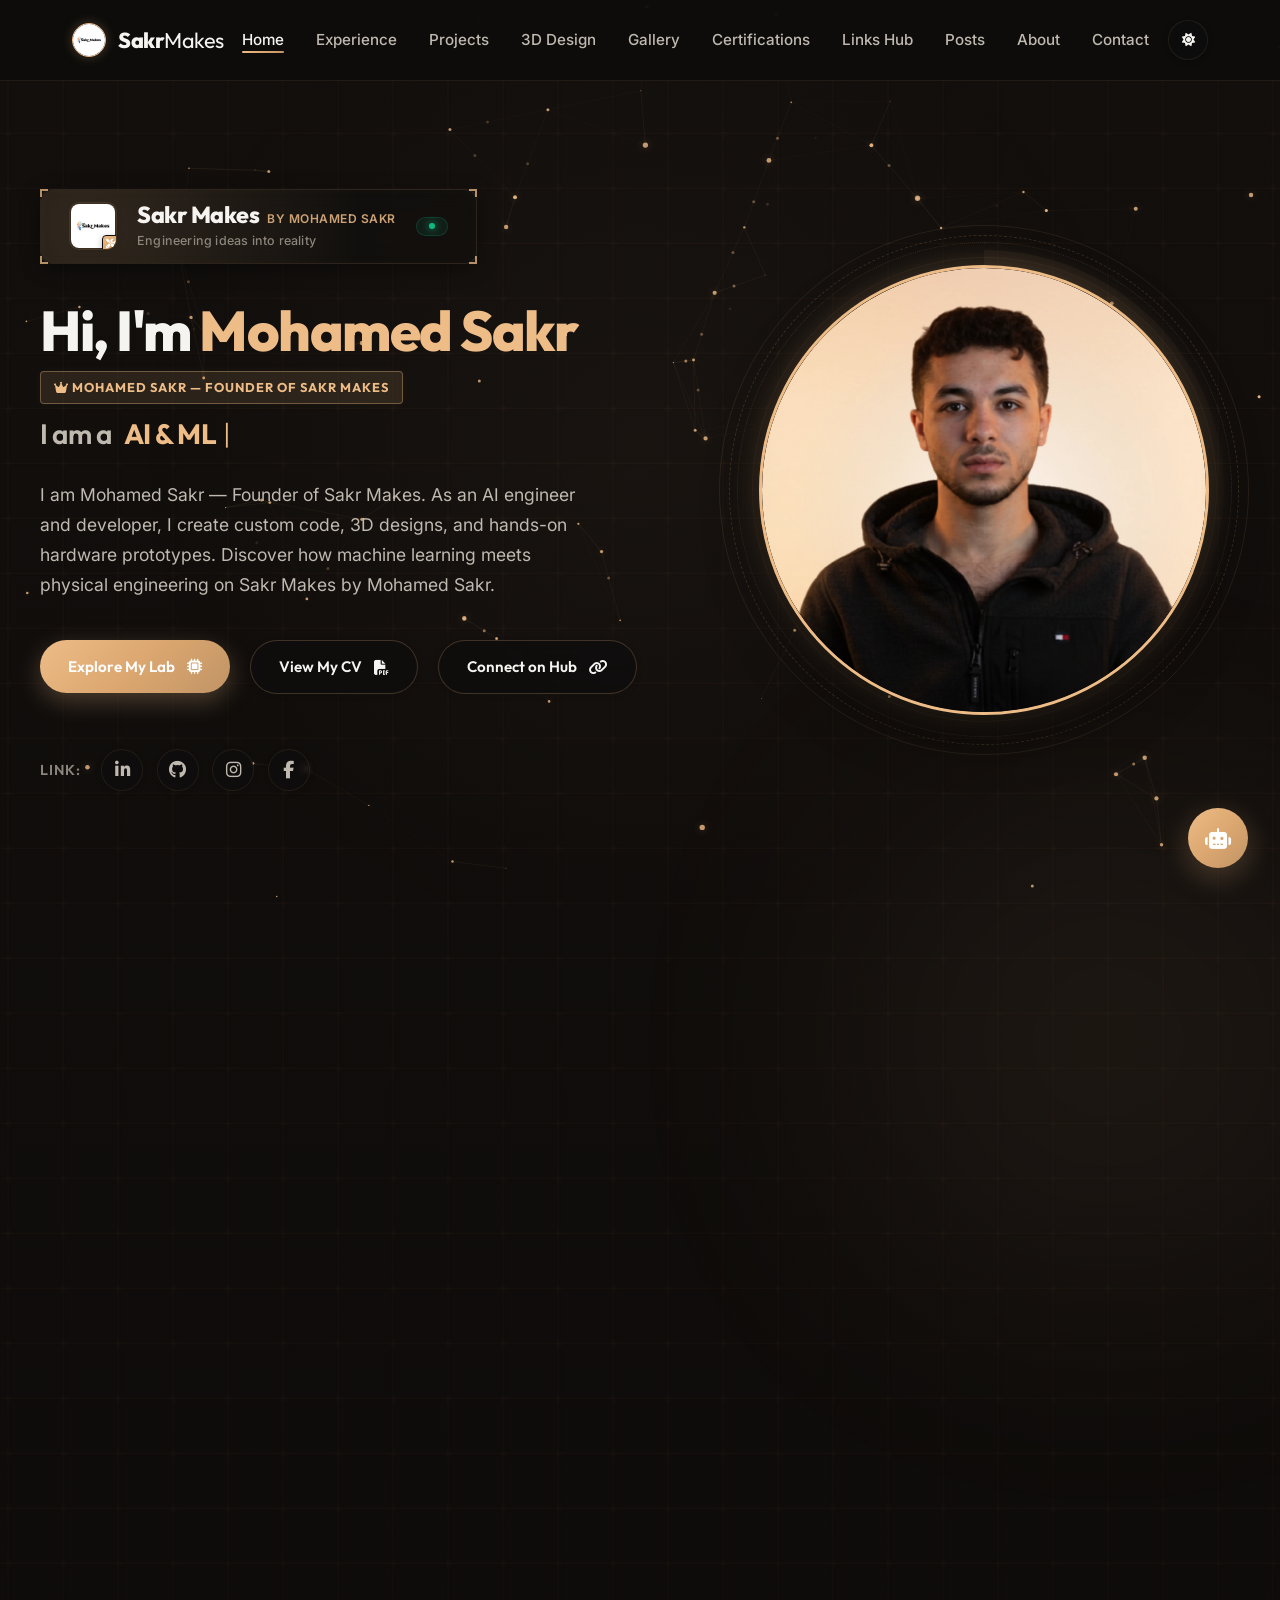
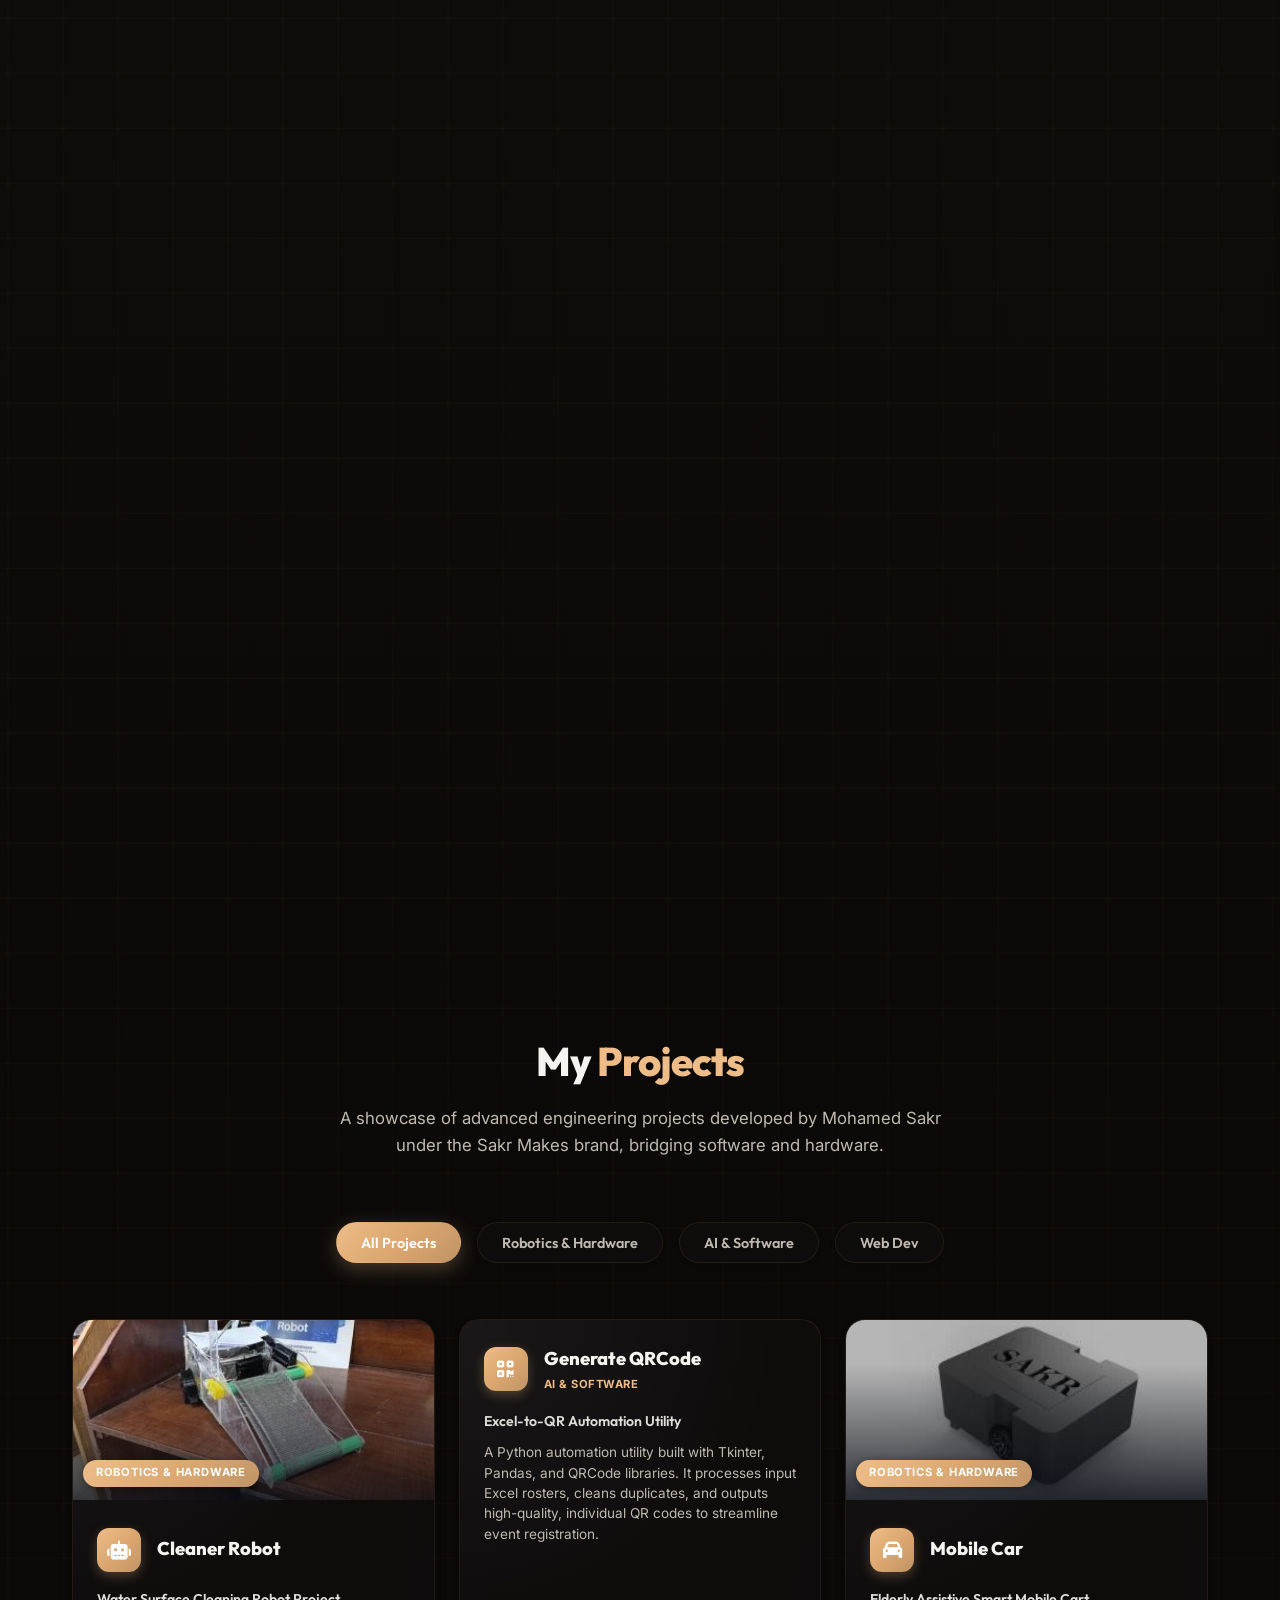
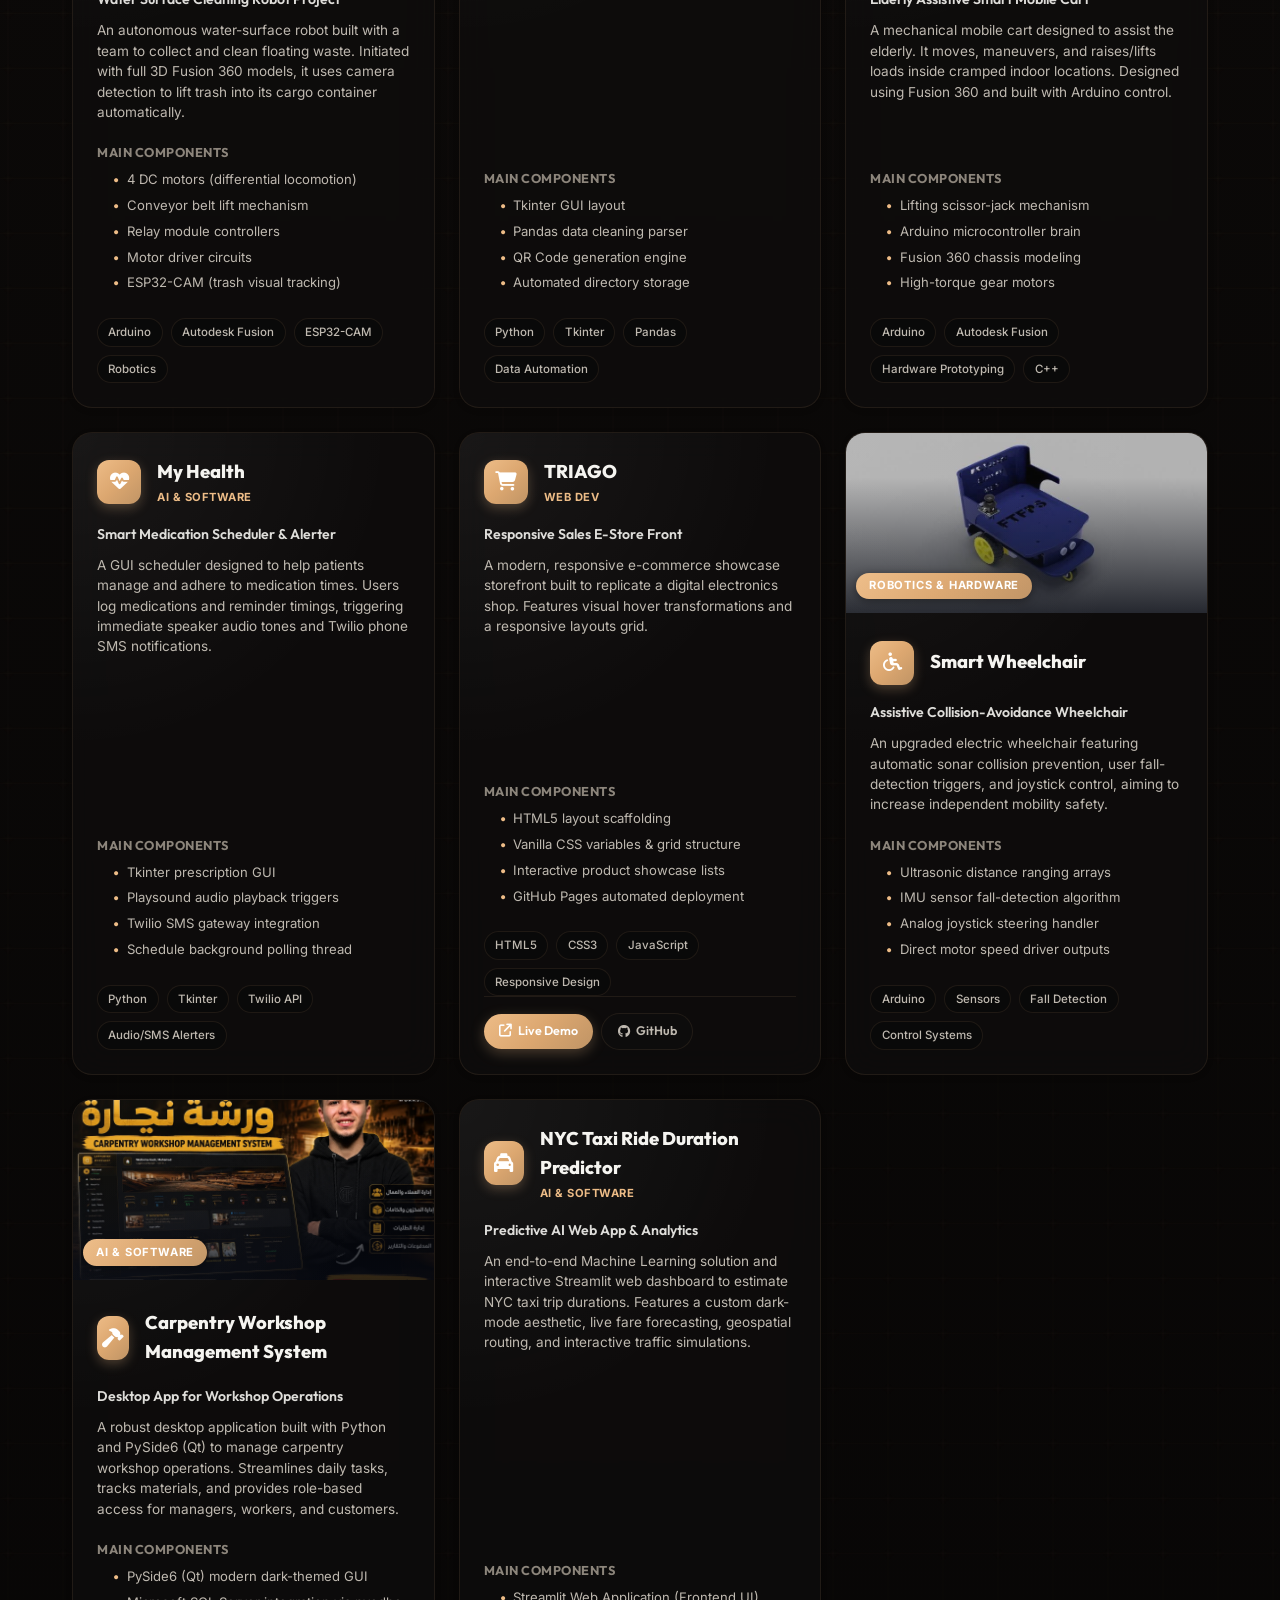
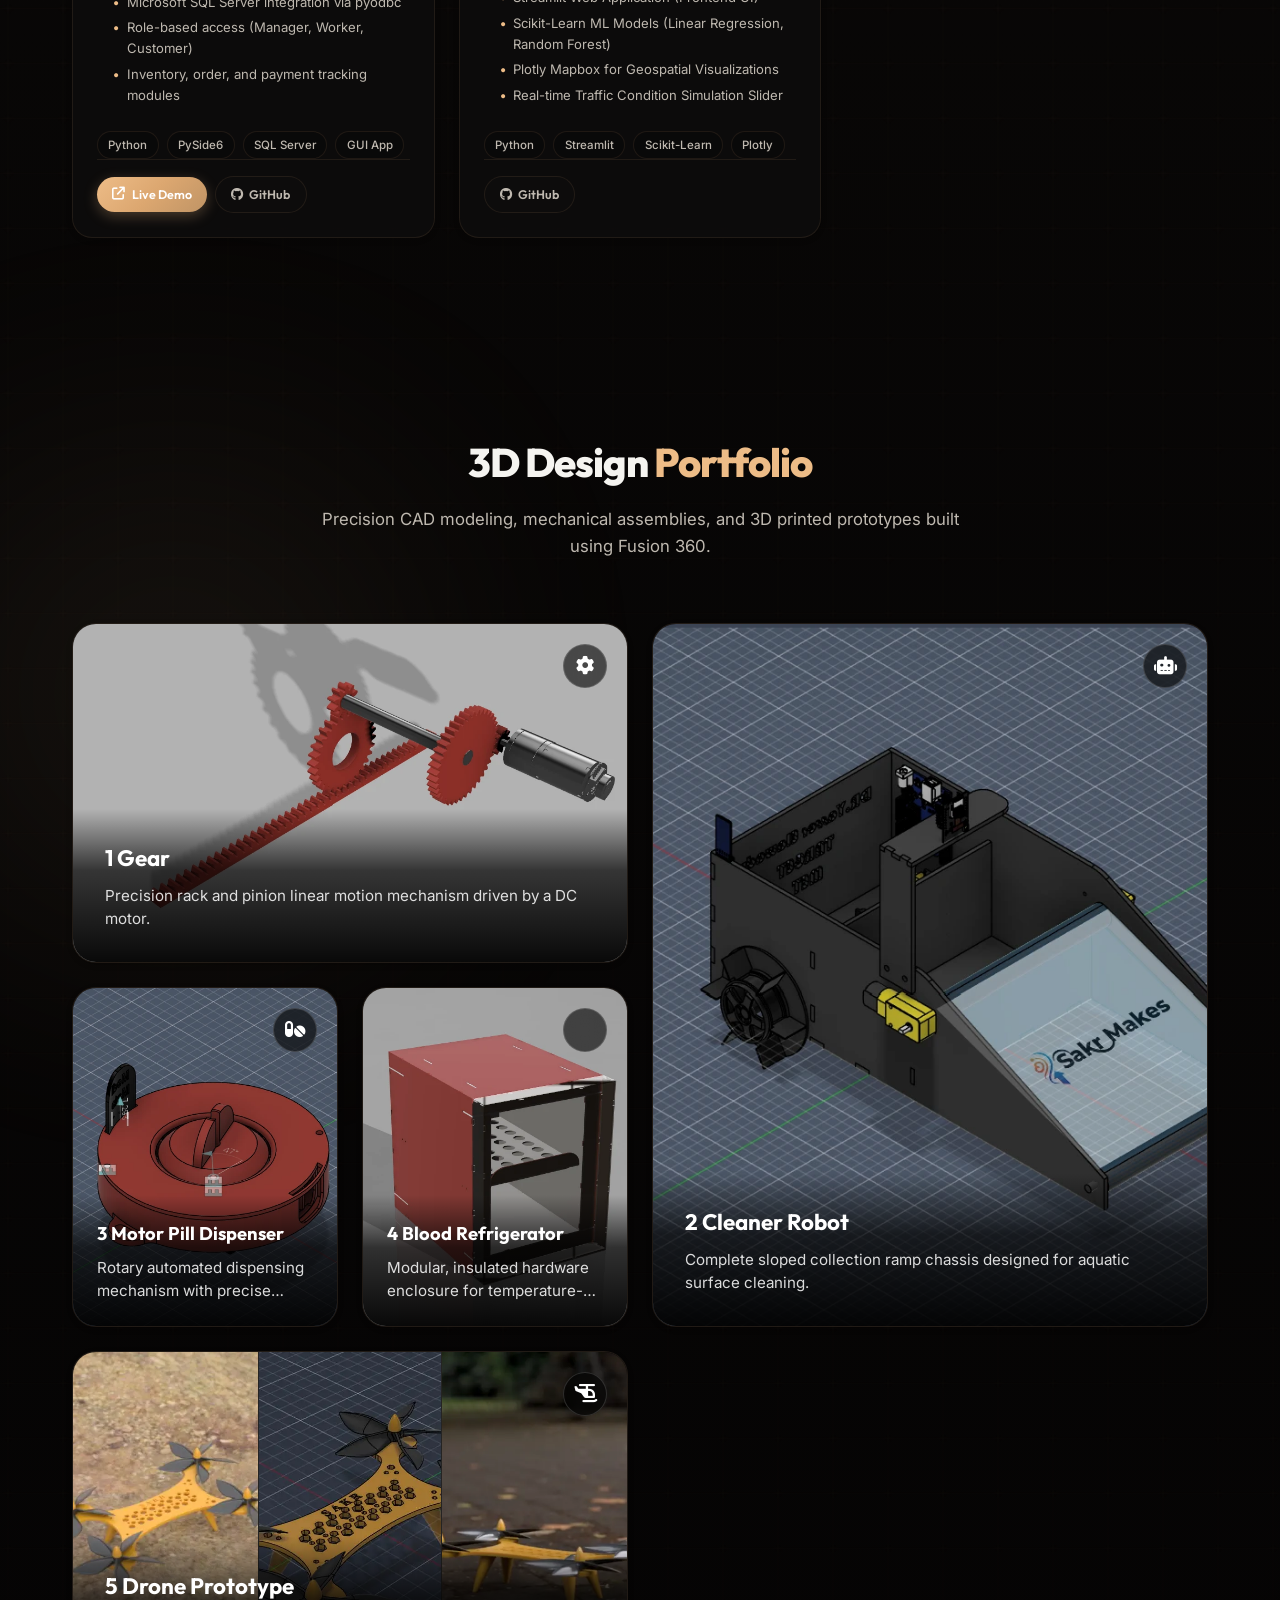
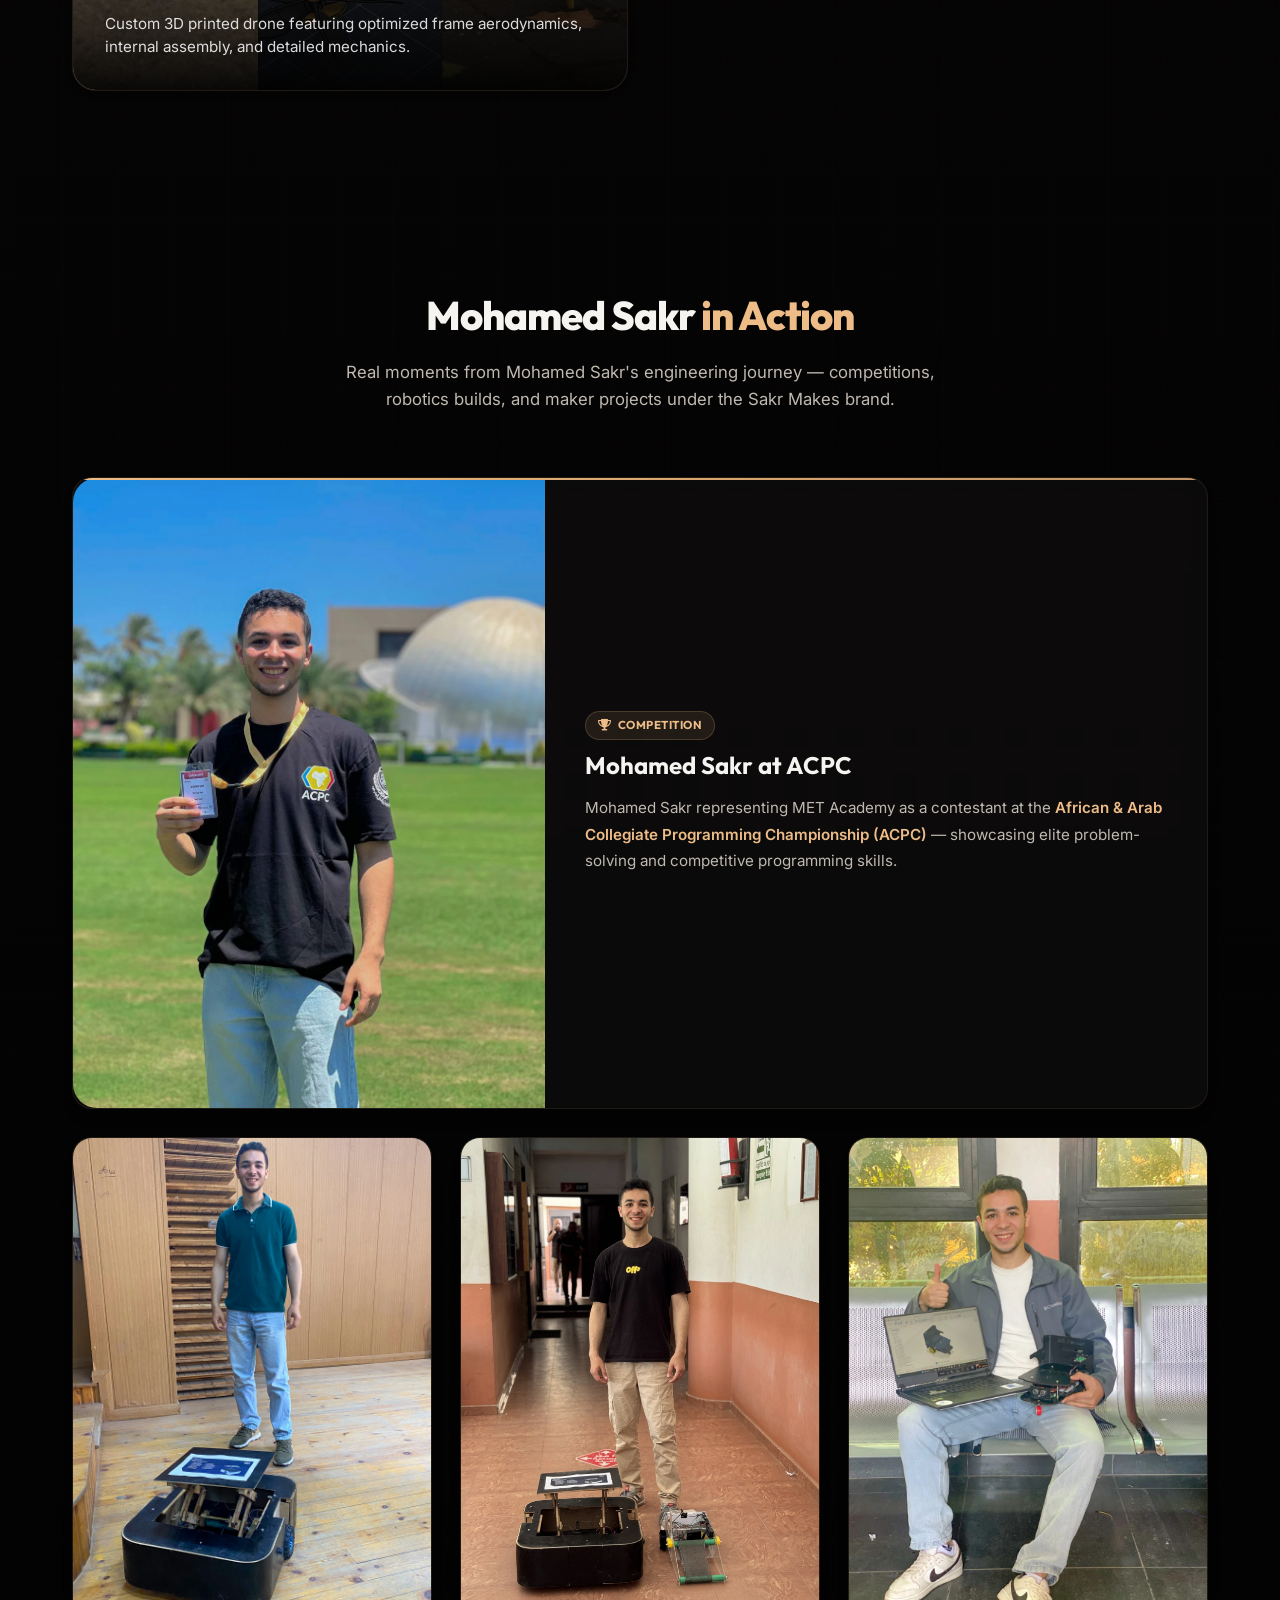
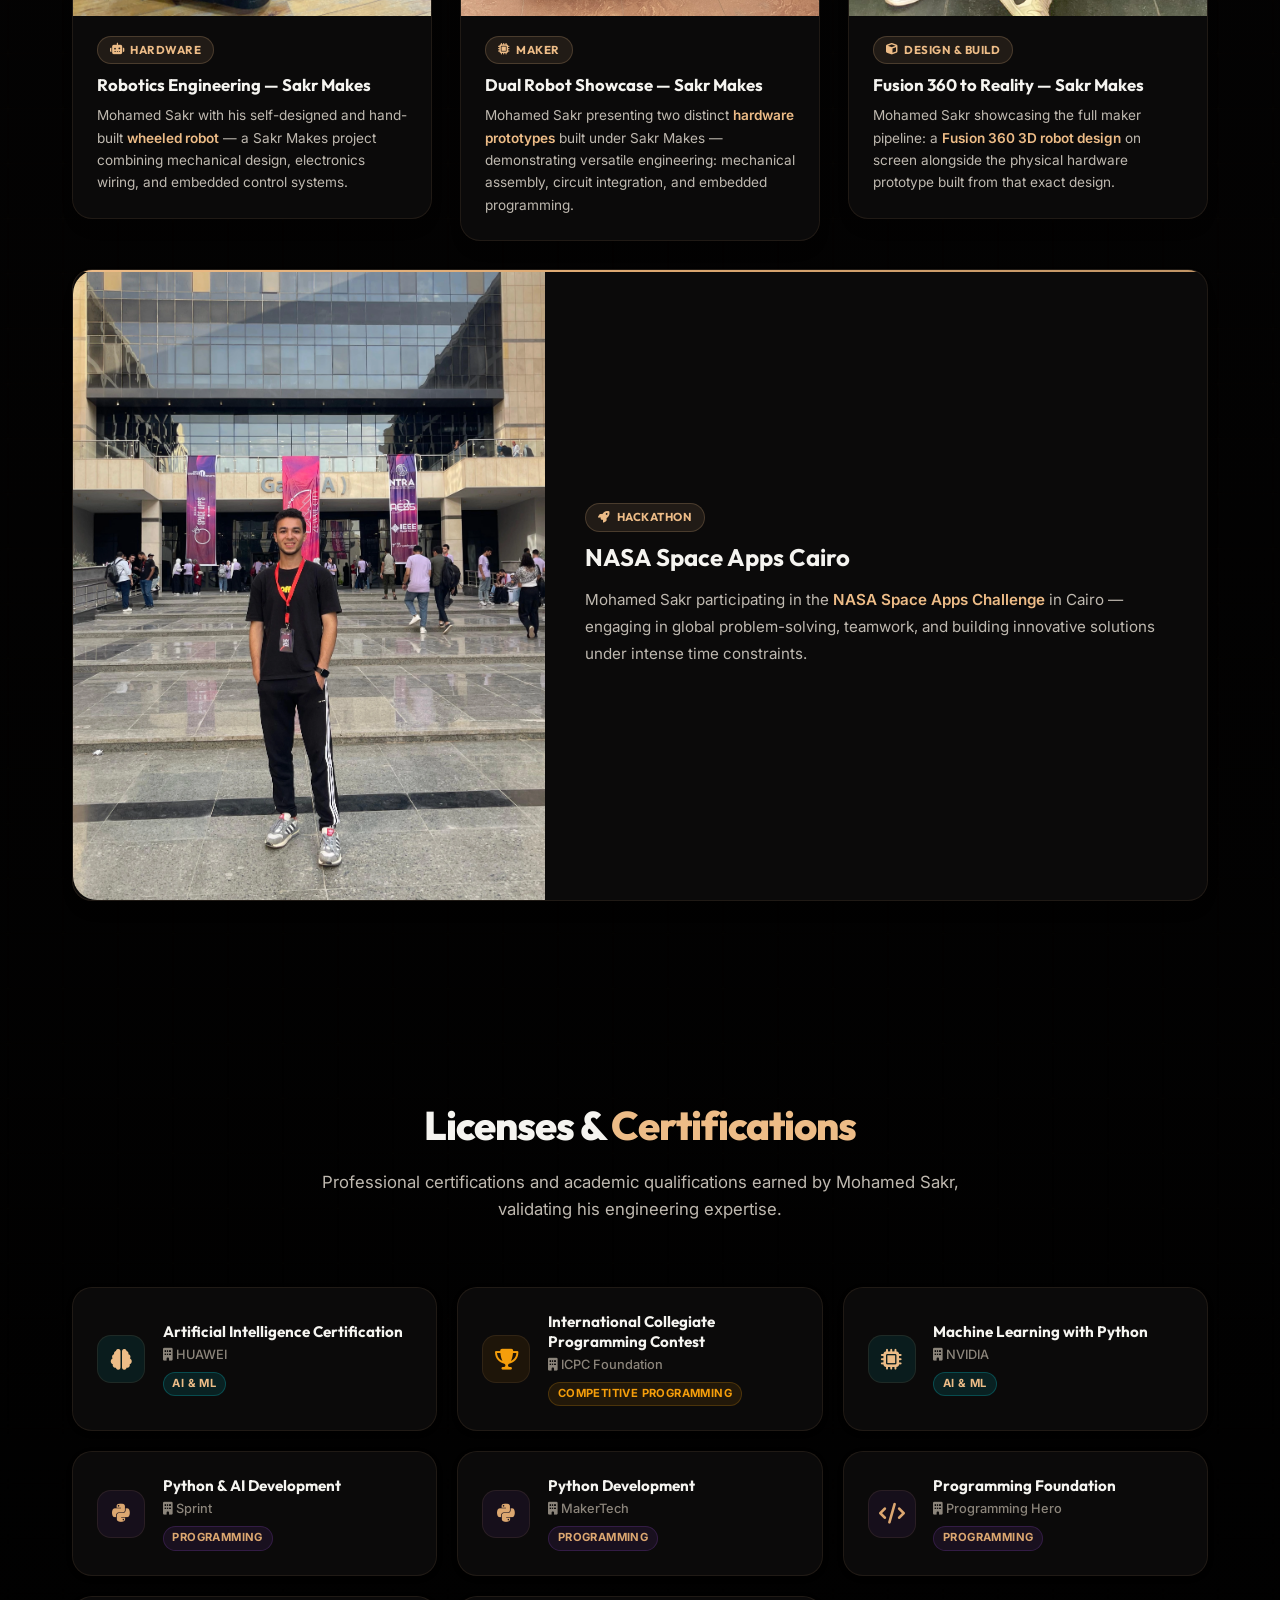
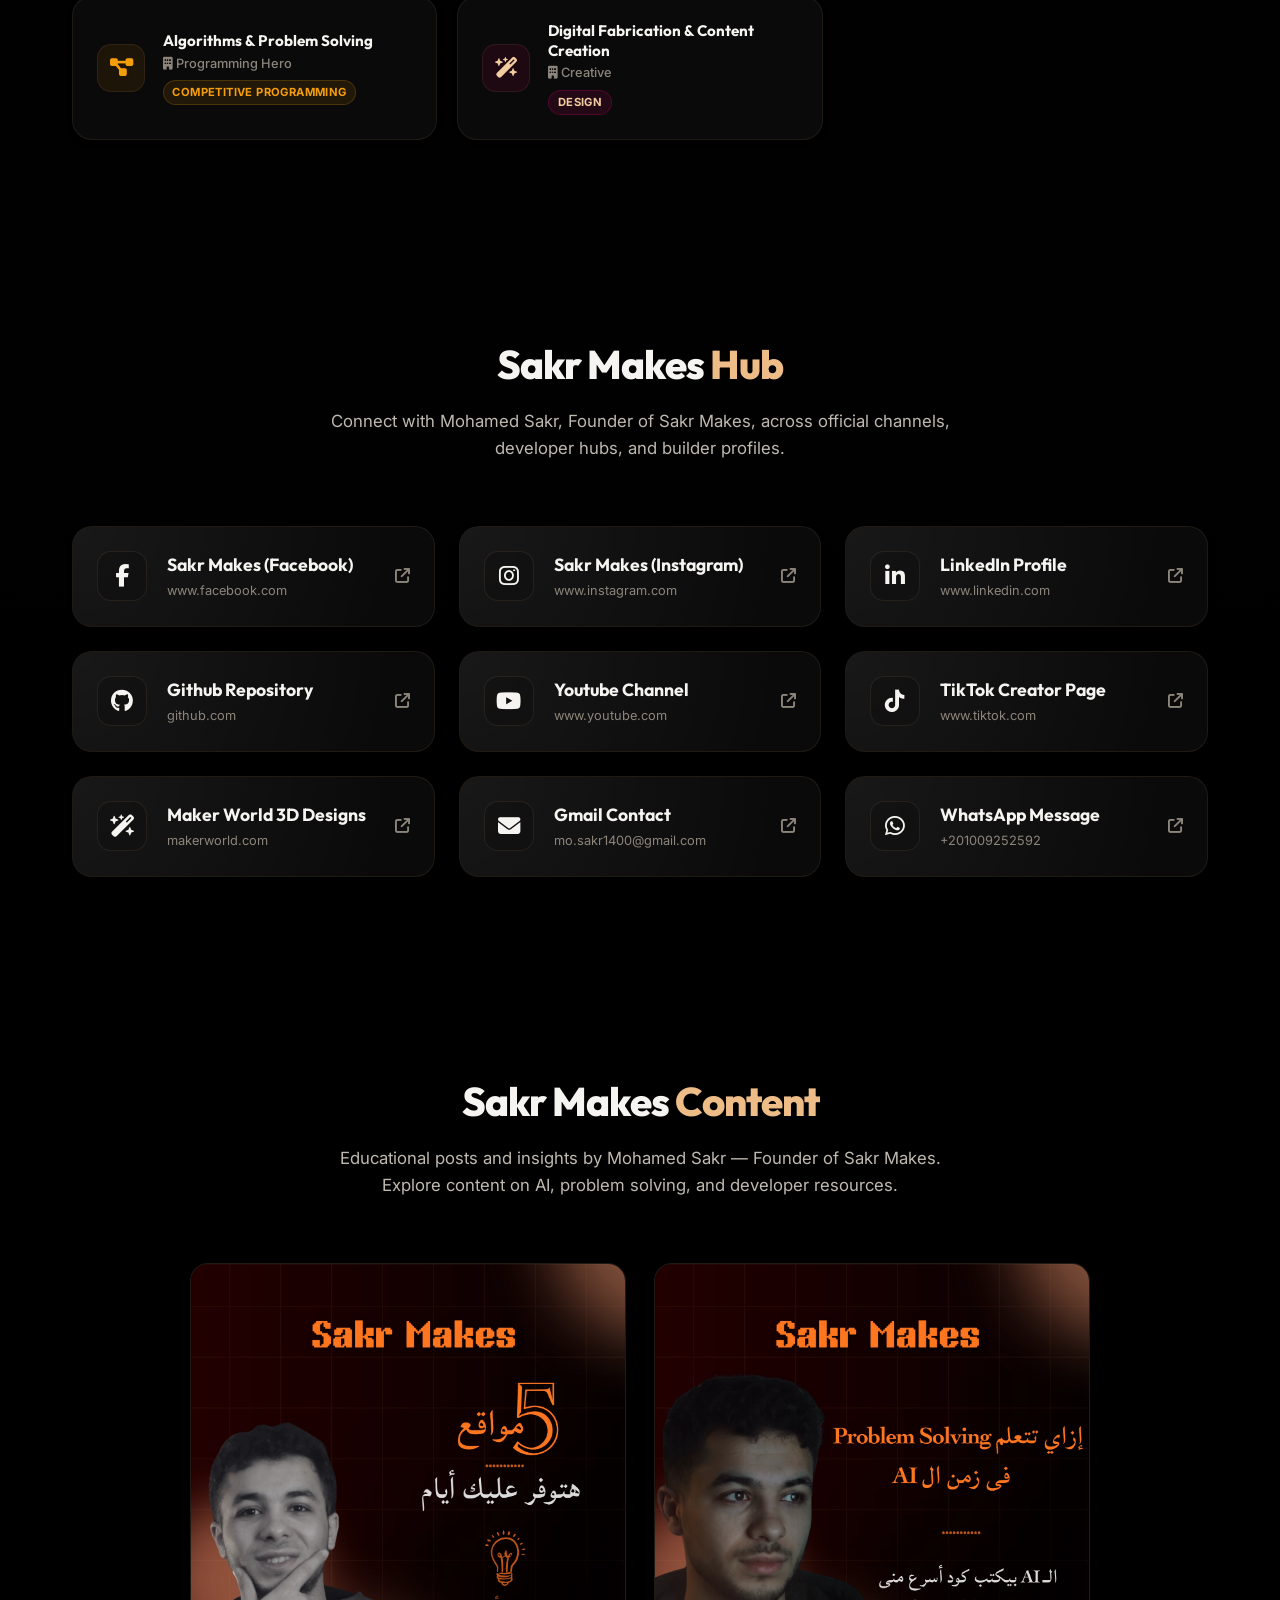
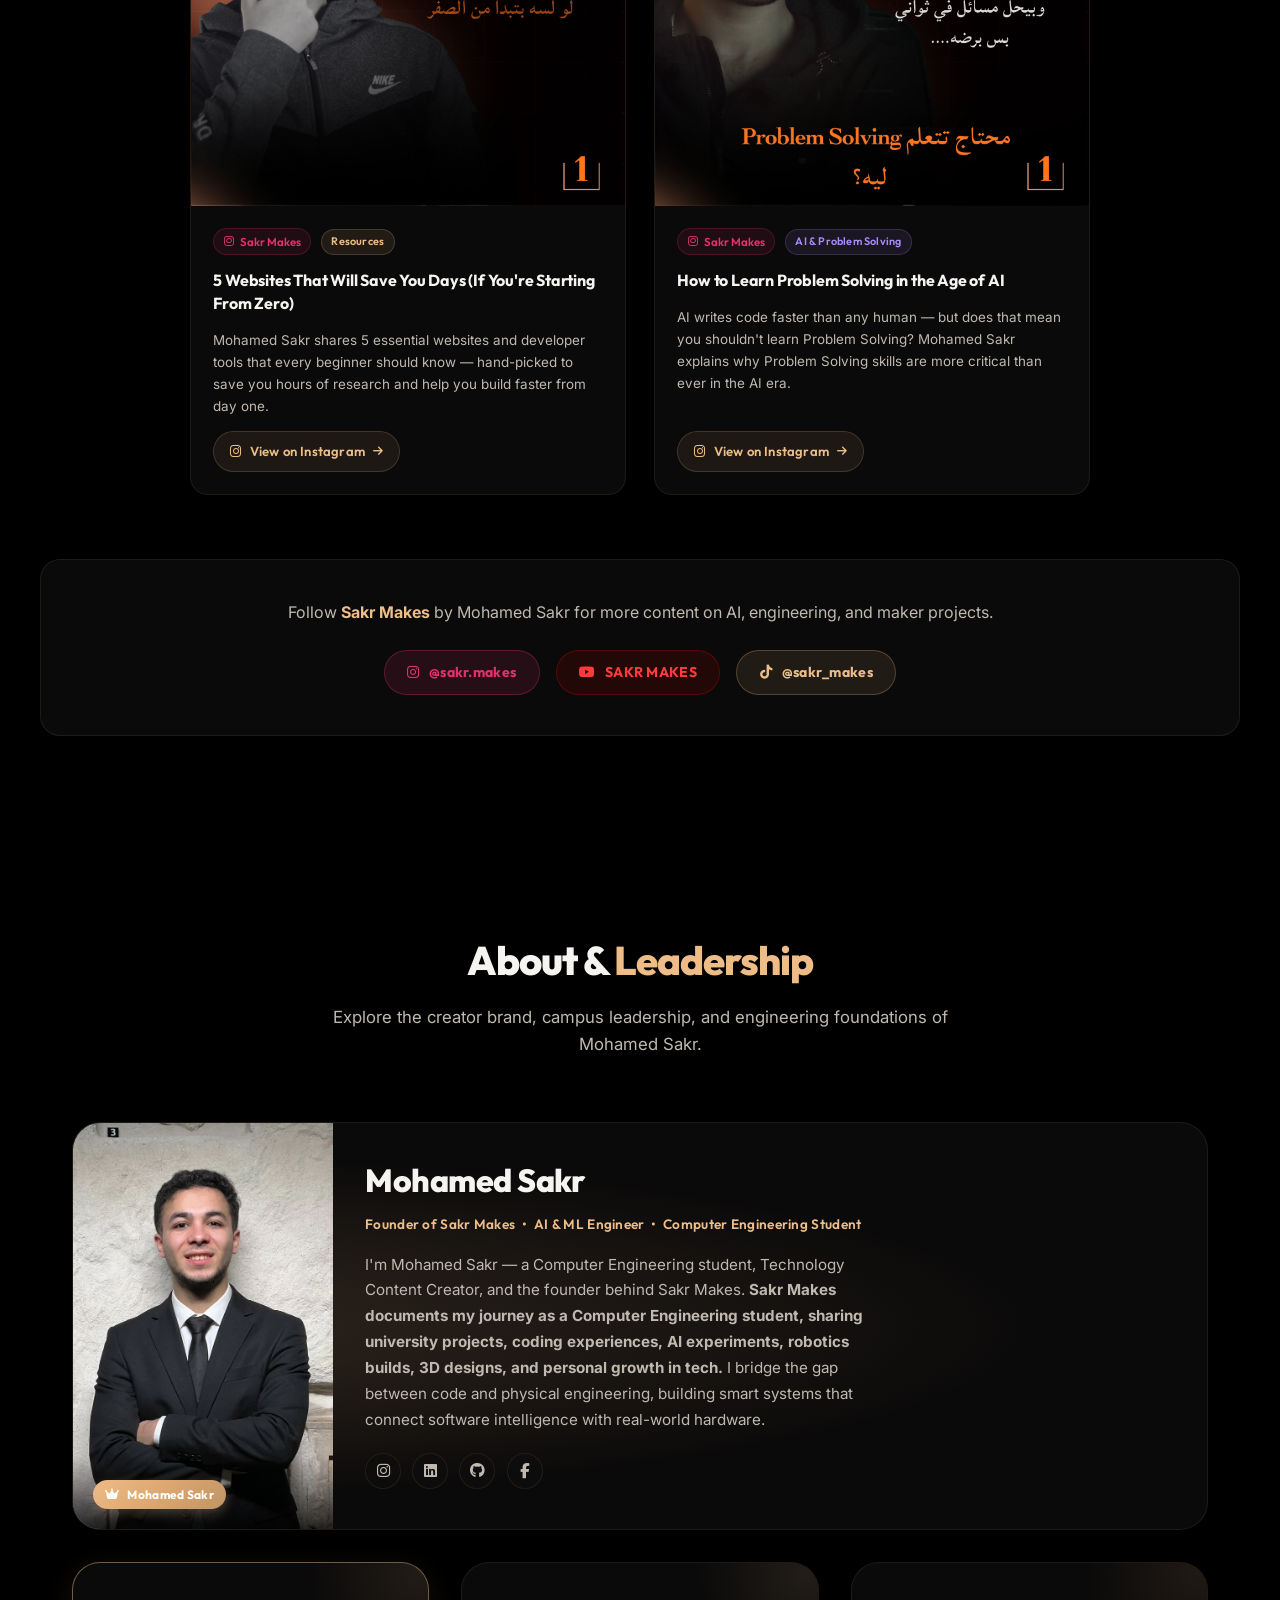
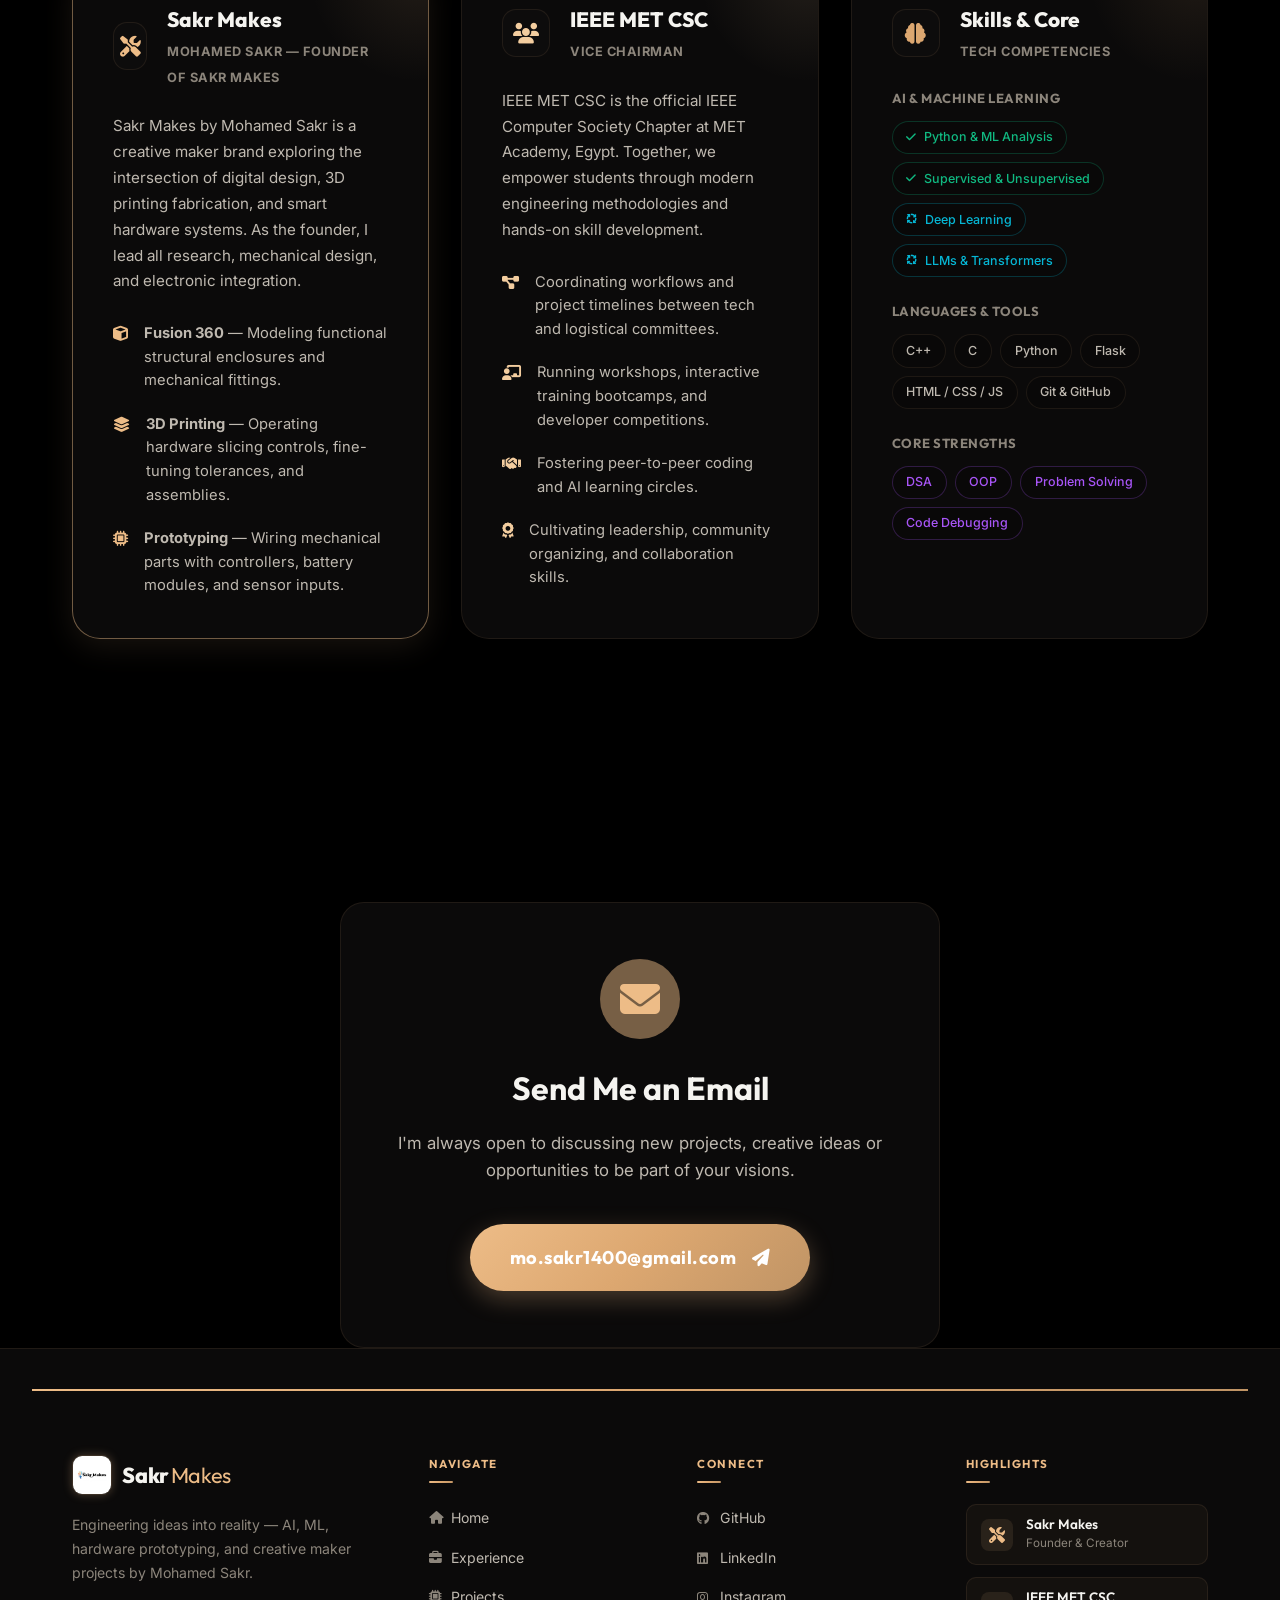
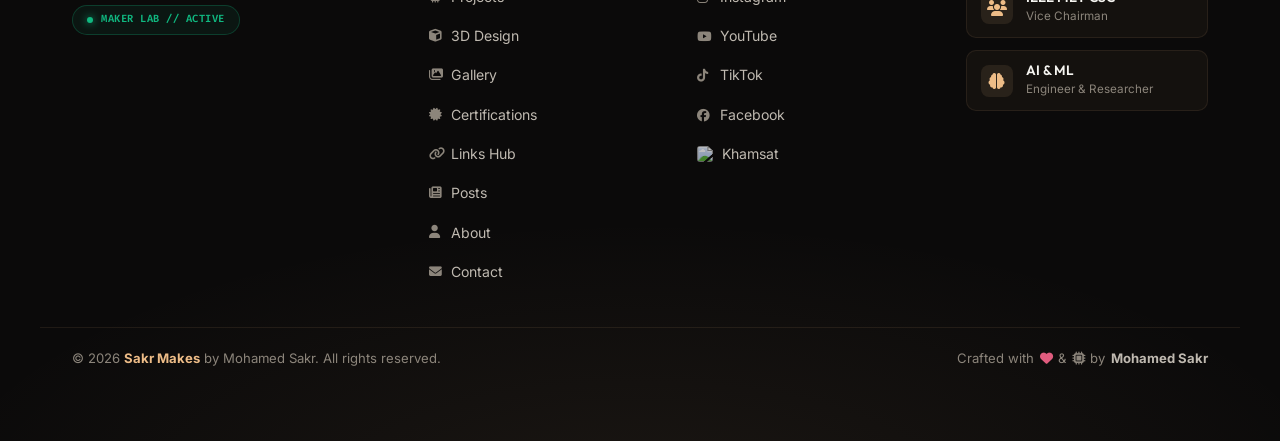
==== commit 1e42c26f: "refactor: migrate all project images to WebP format and update references in configuration and metad" ====
--- a/index.html
+++ b/index.html
@@ -21,10 +21,10 @@
   <meta name="apple-mobile-web-app-title" content="Sakr Makes">
 
   <!-- Performance & Preloads -->
-  <link rel="preload" as="image" href="https://sakr-makes.vercel.app/Mohamed%20Sakr.png">
-  <link rel="preload" as="image" href="https://sakr-makes.vercel.app/Logo.jpeg">
-  <link rel="icon" type="image/jpeg" href="https://sakr-makes.vercel.app/Logo.jpeg">
-  <link rel="apple-touch-icon" href="https://sakr-makes.vercel.app/Logo.jpeg">
+  <link rel="preload" as="image" href="https://sakr-makes.vercel.app/Mohamed%20Sakr.webp">
+  <link rel="preload" as="image" href="https://sakr-makes.vercel.app/Logo.webp">
+  <link rel="icon" type="image/jpeg" href="https://sakr-makes.vercel.app/Logo.webp">
+  <link rel="apple-touch-icon" href="https://sakr-makes.vercel.app/Logo.webp">
 
   <!-- Robots & Search Engine Directives -->
   <meta name="robots" content="index, follow, max-image-preview:large, max-snippet:-1, max-video-preview:-1">
@@ -42,8 +42,8 @@
   <meta property="og:site_name" content="Sakr Makes">
   <meta property="og:title" content="Sakr Makes | Mohamed Sakr (محمد صقر) - AI, Robotics & Engineering">
   <meta property="og:description" content="Sakr Makes is the personal website of Mohamed Sakr, a Computer Engineering student who shares his journey in technology, artificial intelligence, software development, robotics, engineering projects, and content creation.">
-  <meta property="og:image" content="https://sakr-makes.vercel.app/Mohamed%20Sakr.png">
-  <meta property="og:image:secure_url" content="https://sakr-makes.vercel.app/Mohamed%20Sakr.png">
+  <meta property="og:image" content="https://sakr-makes.vercel.app/Mohamed%20Sakr.webp">
+  <meta property="og:image:secure_url" content="https://sakr-makes.vercel.app/Mohamed%20Sakr.webp">
   <meta property="og:image:type" content="image/png">
   <meta property="og:image:width" content="1200">
   <meta property="og:image:height" content="630">
@@ -56,7 +56,7 @@
   <meta name="twitter:url" content="https://sakr-makes.vercel.app/">
   <meta name="twitter:title" content="Sakr Makes | Mohamed Sakr (محمد صقر) - AI, Robotics & Engineering">
   <meta name="twitter:description" content="Sakr Makes is the personal website of Mohamed Sakr, a Computer Engineering student who shares his journey in technology, artificial intelligence, software development, robotics, engineering projects, and content creation.">
-  <meta name="twitter:image" content="https://sakr-makes.vercel.app/Mohamed%20Sakr.png">
+  <meta name="twitter:image" content="https://sakr-makes.vercel.app/Mohamed%20Sakr.webp">
   <meta name="twitter:creator" content="@SakrMakes">
   <meta name="twitter:site" content="@SakrMakes">
 
@@ -83,7 +83,7 @@
         "jobTitle": ["Computer Engineering Student", "Technology Content Creator", "AI Engineer", "Robotics Engineer", "Programmer", "Tech Creator"],
         "description": "Sakr Makes is the personal website of Mohamed Sakr, a Computer Engineering student who shares his journey in technology, artificial intelligence, software development, robotics, engineering projects, and content creation.",
         "url": "https://sakr-makes.vercel.app/",
-        "image": "https://sakr-makes.vercel.app/Personal.png",
+        "image": "https://sakr-makes.vercel.app/Personal.webp",
         "sameAs": [
           "https://www.linkedin.com/in/mohamed-sakr-15b674279/",
           "https://www.instagram.com/mohamed_sakre_______/",
@@ -102,7 +102,7 @@
         "alternateName": ["صقر ميكس", "sakrmake"],
         "founder": { "@id": "https://sakr-makes.vercel.app/#person" },
         "url": "https://sakr-makes.vercel.app/",
-        "logo": "https://sakr-makes.vercel.app/Logo.jpeg",
+        "logo": "https://sakr-makes.vercel.app/Logo.webp",
         "sameAs": [
           "https://www.instagram.com/sakr.makes/",
           "https://www.tiktok.com/@sakr_makes",
@@ -118,7 +118,7 @@
         "author": { "@id": "https://sakr-makes.vercel.app/#person" },
         "publisher": { "@id": "https://sakr-makes.vercel.app/#organization" },
         "url": "https://www.instagram.com/p/DWhTC6UDKUD/?igsh=ajJwd2ZzNW1uM2R4",
-        "image": "https://sakr-makes.vercel.app/1.png"
+        "image": "https://sakr-makes.vercel.app/1.webp"
       },
       {
         "@type": "SocialMediaPosting",
@@ -128,7 +128,7 @@
         "author": { "@id": "https://sakr-makes.vercel.app/#person" },
         "publisher": { "@id": "https://sakr-makes.vercel.app/#organization" },
         "url": "https://www.instagram.com/p/DXpQiFojMND/?igsh=MTI0cWRtd2o0ZWNuYw==",
-        "image": "https://sakr-makes.vercel.app/2.png"
+        "image": "https://sakr-makes.vercel.app/2.webp"
       },
       {
         "@type": "SocialMediaPosting",
@@ -138,7 +138,7 @@
         "author": { "@id": "https://sakr-makes.vercel.app/#person" },
         "publisher": { "@id": "https://sakr-makes.vercel.app/#organization" },
         "url": "https://youtube.com/shorts/PZWMLdSsp5A?si=TJQN-OsCuM2TEhxK",
-        "image": "https://sakr-makes.vercel.app/3.png"
+        "image": "https://sakr-makes.vercel.app/3.webp"
       },
       {
         "@type": "SocialMediaPosting",
@@ -148,7 +148,7 @@
         "author": { "@id": "https://sakr-makes.vercel.app/#person" },
         "publisher": { "@id": "https://sakr-makes.vercel.app/#organization" },
         "url": "https://www.tiktok.com/@sakr_makes/video/7612235808984042772",
-        "image": "https://sakr-makes.vercel.app/4.png"
+        "image": "https://sakr-makes.vercel.app/4.webp"
       },
       {
         "@type": "SocialMediaPosting",
@@ -164,7 +164,7 @@
         "@id": "https://sakr-makes.vercel.app/#personal-photo",
         "name": "Mohamed Sakr — Founder of Sakr Makes, Professional Photo",
         "description": "Professional portrait of Mohamed Sakr, AI & ML Engineer and Founder of Sakr Makes.",
-        "contentUrl": "https://sakr-makes.vercel.app/Personal.png",
+        "contentUrl": "https://sakr-makes.vercel.app/Personal.webp",
         "author": { "@id": "https://sakr-makes.vercel.app/#person" }
       },
       {
@@ -172,7 +172,7 @@
         "@id": "https://sakr-makes.vercel.app/#acpc-photo",
         "name": "Mohamed Sakr at ACPC — African & Arab Collegiate Programming Championship",
         "description": "Mohamed Sakr, Founder of Sakr Makes, participating as a contestant at the ACPC (African & Arab Collegiate Programming Championship), representing MET Academy.",
-        "contentUrl": "https://sakr-makes.vercel.app/persnal2.jpg",
+        "contentUrl": "https://sakr-makes.vercel.app/persnal2.webp",
         "author": { "@id": "https://sakr-makes.vercel.app/#person" },
         "keywords": "Mohamed Sakr ACPC, Mohamed Sakr competition, Mohamed Sakr programming contest, Sakr Makes"
       },
@@ -181,7 +181,7 @@
         "@id": "https://sakr-makes.vercel.app/#robotics-photo-1",
         "name": "Mohamed Sakr with Robotics Project — Sakr Makes Engineering",
         "description": "Mohamed Sakr, Founder of Sakr Makes, standing with his self-built wheeled robot project — demonstrating hands-on hardware engineering and robotics prototyping skills.",
-        "contentUrl": "https://sakr-makes.vercel.app/Persnal3.jpg",
+        "contentUrl": "https://sakr-makes.vercel.app/Persnal3.webp",
         "author": { "@id": "https://sakr-makes.vercel.app/#person" },
         "keywords": "Mohamed Sakr robotics, Mohamed Sakr robot, Sakr Makes robotics, Mohamed Sakr hardware engineering"
       },
@@ -190,7 +190,7 @@
         "@id": "https://sakr-makes.vercel.app/#robotics-photo-2",
         "name": "Mohamed Sakr with Two Robots — Sakr Makes Maker & Engineer",
         "description": "Mohamed Sakr, Founder of Sakr Makes, showcasing two different robot prototypes he built, highlighting his expertise in mechanical design, electronics, and physical engineering.",
-        "contentUrl": "https://sakr-makes.vercel.app/Persnal4.JPG",
+        "contentUrl": "https://sakr-makes.vercel.app/Persnal4.webp",
         "author": { "@id": "https://sakr-makes.vercel.app/#person" },
         "keywords": "Mohamed Sakr maker, Mohamed Sakr engineer, Sakr Makes projects, Mohamed Sakr 3D printing, Mohamed Sakr prototyping"
       },
@@ -199,7 +199,7 @@
         "@id": "https://sakr-makes.vercel.app/#design-photo",
         "name": "Mohamed Sakr — Fusion 360 Design & Robot Prototype, Sakr Makes Engineering",
         "description": "Mohamed Sakr, Founder of Sakr Makes, holding his laptop showing a Fusion 360 3D robot design alongside the physical hardware prototype he built — capturing the full design-to-build pipeline.",
-        "contentUrl": "https://sakr-makes.vercel.app/Persnal5.jpg",
+        "contentUrl": "https://sakr-makes.vercel.app/Persnal5.webp",
         "author": { "@id": "https://sakr-makes.vercel.app/#person" },
         "keywords": "Mohamed Sakr Fusion 360, Mohamed Sakr 3D design, Sakr Makes design, Mohamed Sakr laptop, Mohamed Sakr build"
       },
@@ -250,7 +250,7 @@
       </div>
 
       <div class="intro-logo-circle">
-        <img src="Logo.jpeg" alt="Sakr Makes Logo" class="intro-logo">
+        <img src="Logo.webp" alt="Sakr Makes Logo" class="intro-logo">
         <div class="intro-logo-shimmer"></div>
       </div>
     </div>
@@ -272,7 +272,7 @@
     <div class="header-container">
       <a href="#" class="logo">
         <div class="nav-logo-container">
-          <img src="Logo.jpeg" alt="Sakr Makes Brand Logo" class="nav-logo-img">
+          <img src="Logo.webp" alt="Sakr Makes Brand Logo" class="nav-logo-img">
         </div>
         <span class="logo-text">Sakr<span class="logo-main">Makes</span></span>
       </a>
@@ -318,7 +318,7 @@
             <div class="brand-corner brand-corner-br"></div>
             <div class="brand-content-wrap">
               <div class="brand-icon-new brand-logo-container">
-                <img src="Logo.jpeg" alt="Sakr Makes Logo" class="brand-logo-img">
+                <img src="Logo.webp" alt="Sakr Makes Logo" class="brand-logo-img">
                 <div class="brand-icon-sub"><i class="fa-solid fa-screwdriver-wrench"></i></div>
               </div>
               <div class="brand-details">
@@ -383,7 +383,7 @@
 
             <!-- Circular Profile Photo Container -->
             <div class="profile-circle-container">
-              <img src="Mohamed Sakr.png" alt="Mohamed Sakr — Founder of Sakr Makes" class="profile-circle-img">
+              <img src="Mohamed Sakr.webp" alt="Mohamed Sakr — Founder of Sakr Makes" class="profile-circle-img">
             </div>
           </div>
         </div>
@@ -441,7 +441,7 @@
         <!-- Item 1: Gear -->
         <div class="threed-card bento-wide">
           <div class="threed-img-wrap">
-            <img src="3D1.png" alt="Rack & Pinion Gear System" class="threed-img" loading="lazy">
+            <img src="3D1.webp" alt="Rack & Pinion Gear System" class="threed-img" loading="lazy">
             <div class="threed-overlay">
               <div class="threed-badge"><i class="fa-solid fa-gear"></i></div>
             </div>
@@ -455,7 +455,7 @@
         <!-- Item 2: Cleaner Robot -->
         <div class="threed-card bento-tall">
           <div class="threed-img-wrap">
-            <img src="3D2.png" alt="Cleaner Robot Chassis" class="threed-img" loading="lazy">
+            <img src="3D2.webp" alt="Cleaner Robot Chassis" class="threed-img" loading="lazy">
             <div class="threed-overlay">
               <div class="threed-badge"><i class="fa-solid fa-robot"></i></div>
             </div>
@@ -469,7 +469,7 @@
         <!-- Item 3: Motor Pill Dispenser -->
         <div class="threed-card">
           <div class="threed-img-wrap">
-            <img src="3D3.png" alt="Motor Pill Dispenser" class="threed-img" loading="lazy">
+            <img src="3D3.webp" alt="Motor Pill Dispenser" class="threed-img" loading="lazy">
             <div class="threed-overlay">
               <div class="threed-badge"><i class="fa-solid fa-pills"></i></div>
             </div>
@@ -483,7 +483,7 @@
         <!-- Item 4: Blood Refrigerator -->
         <div class="threed-card">
           <div class="threed-img-wrap">
-            <img src="3D4.png" alt="Blood Refrigerator" class="threed-img" loading="lazy">
+            <img src="3D4.webp" alt="Blood Refrigerator" class="threed-img" loading="lazy">
             <div class="threed-overlay">
               <div class="threed-badge"><i class="fa-solid fa-temperature-snow"></i></div>
             </div>
@@ -527,7 +527,7 @@
           <meta itemprop="keywords" content="Mohamed Sakr ACPC, Mohamed Sakr competition, Mohamed Sakr programming contest, Sakr Makes">
           <div class="gallery-img-wrap">
             <img
-              src="persnal2.jpg"
+              src="persnal2.webp"
               alt="Mohamed Sakr at ACPC — African and Arab Collegiate Programming Championship contestant, Sakr Makes Founder"
               class="gallery-img"
               loading="lazy"
@@ -556,7 +556,7 @@
           <meta itemprop="keywords" content="Mohamed Sakr robotics, Mohamed Sakr robot, Sakr Makes robotics, Mohamed Sakr hardware engineering">
           <div class="gallery-img-wrap">
             <img
-              src="Persnal3.jpg"
+              src="Persnal3.webp"
               alt="Mohamed Sakr with his self-built wheeled robot — Sakr Makes robotics and hardware engineering project"
               class="gallery-img"
               loading="lazy"
@@ -585,7 +585,7 @@
           <meta itemprop="keywords" content="Mohamed Sakr maker, Mohamed Sakr engineer, Sakr Makes projects, Mohamed Sakr 3D printing, Mohamed Sakr prototyping">
           <div class="gallery-img-wrap">
             <img
-              src="Persnal4.JPG"
+              src="Persnal4.webp"
               alt="Mohamed Sakr showcasing two robot prototypes he built — Sakr Makes hardware engineering and maker projects"
               class="gallery-img"
               loading="lazy"
@@ -614,7 +614,7 @@
           <meta itemprop="keywords" content="Mohamed Sakr Fusion 360, Mohamed Sakr 3D design, Sakr Makes design, Mohamed Sakr laptop, Mohamed Sakr build">
           <div class="gallery-img-wrap">
             <img
-              src="Persnal5.jpg"
+              src="Persnal5.webp"
               alt="Mohamed Sakr holding laptop with Fusion 360 robot design and physical prototype — Sakr Makes engineering and maker project"
               class="gallery-img"
               loading="lazy"
@@ -727,7 +727,7 @@
             <meta itemprop="publisher" content="Sakr Makes">
             <a href="https://www.instagram.com/p/DWhTC6UDKUD/?igsh=ajJwd2ZzNW1uM2R4" target="_blank" rel="noopener noreferrer" class="post-img-link" aria-label="View post on Instagram">
               <div class="post-img-wrapper">
-                <img src="1.png" alt="Mohamed Sakr Sakr Makes post — 5 websites that will save you days if you are starting from zero" class="post-img" loading="lazy" itemprop="image">
+                <img src="1.webp" alt="Mohamed Sakr Sakr Makes post — 5 websites that will save you days if you are starting from zero" class="post-img" loading="lazy" itemprop="image">
                 <div class="post-img-overlay">
                   <div class="post-platform-badge">
                     <i class="fa-brands fa-instagram"></i> Instagram
@@ -760,7 +760,7 @@
             <meta itemprop="publisher" content="Sakr Makes">
             <a href="https://www.instagram.com/p/DXpQiFojMND/?igsh=MTI0cWRtd2o0ZWNuYw==" target="_blank" rel="noopener noreferrer" class="post-img-link" aria-label="View post on Instagram">
               <div class="post-img-wrapper">
-                <img src="2.png" alt="Mohamed Sakr Sakr Makes post — How to learn Problem Solving in the AI era" class="post-img" loading="lazy" itemprop="image">
+                <img src="2.webp" alt="Mohamed Sakr Sakr Makes post — How to learn Problem Solving in the AI era" class="post-img" loading="lazy" itemprop="image">
                 <div class="post-img-overlay">
                   <div class="post-platform-badge">
                     <i class="fa-brands fa-instagram"></i> Instagram
@@ -820,7 +820,7 @@
         <div class="about-personal-banner">
           <div class="about-personal-glow"></div>
           <div class="about-personal-photo-wrap">
-            <img src="Personal.png" alt="Mohamed Sakr — Founder of Sakr Makes, professional photo" class="about-personal-img" loading="lazy">
+            <img src="Personal.webp" alt="Mohamed Sakr — Founder of Sakr Makes, professional photo" class="about-personal-img" loading="lazy">
             <div class="about-personal-photo-overlay">
               <div class="personal-photo-badge">
                 <i class="fa-solid fa-crown"></i>
@@ -986,7 +986,7 @@
       <!-- ── Brand Column ── -->
       <div class="footer-col footer-brand">
         <a href="#" class="footer-logo">
-          <img src="Logo.jpeg" alt="Sakr Makes Logo" class="footer-logo-img">
+          <img src="Logo.webp" alt="Sakr Makes Logo" class="footer-logo-img">
           <span class="footer-logo-text">Sakr<span class="footer-logo-accent">Makes</span></span>
         </a>
         <p class="footer-brand-desc">
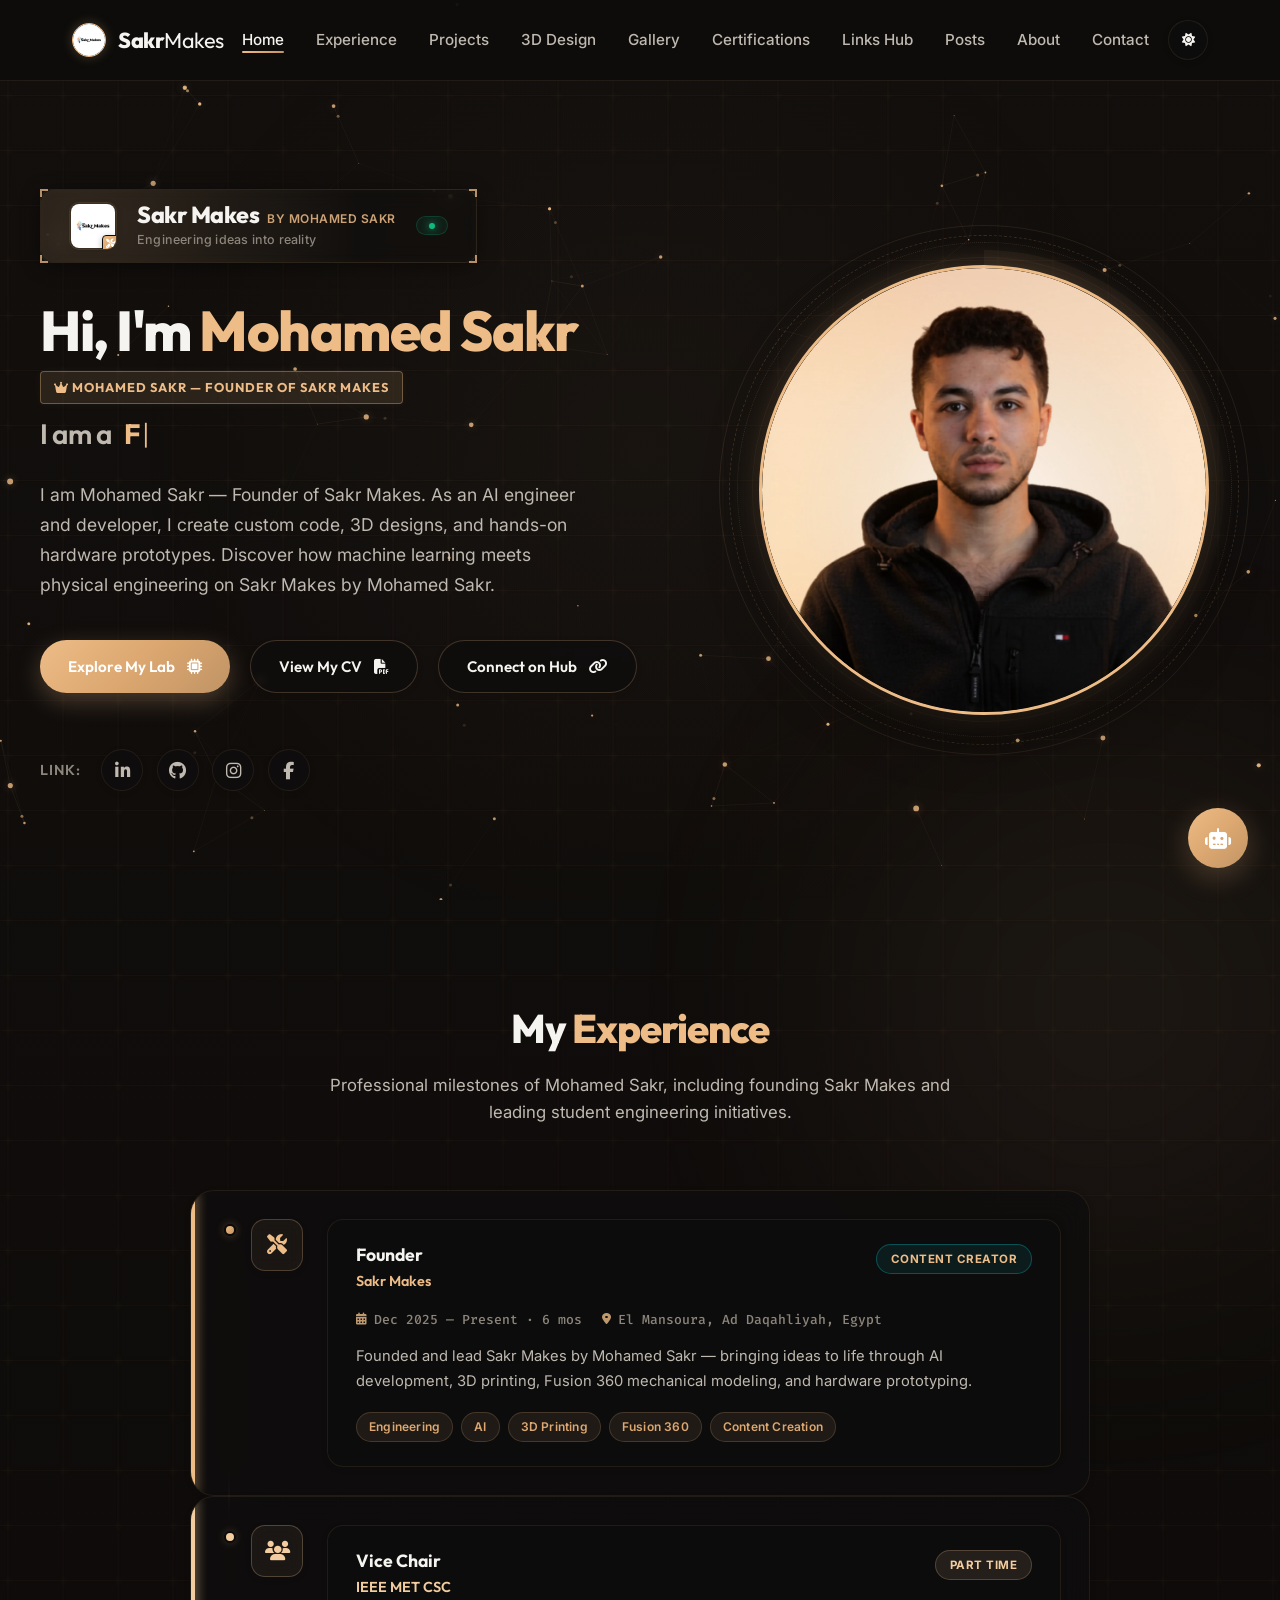
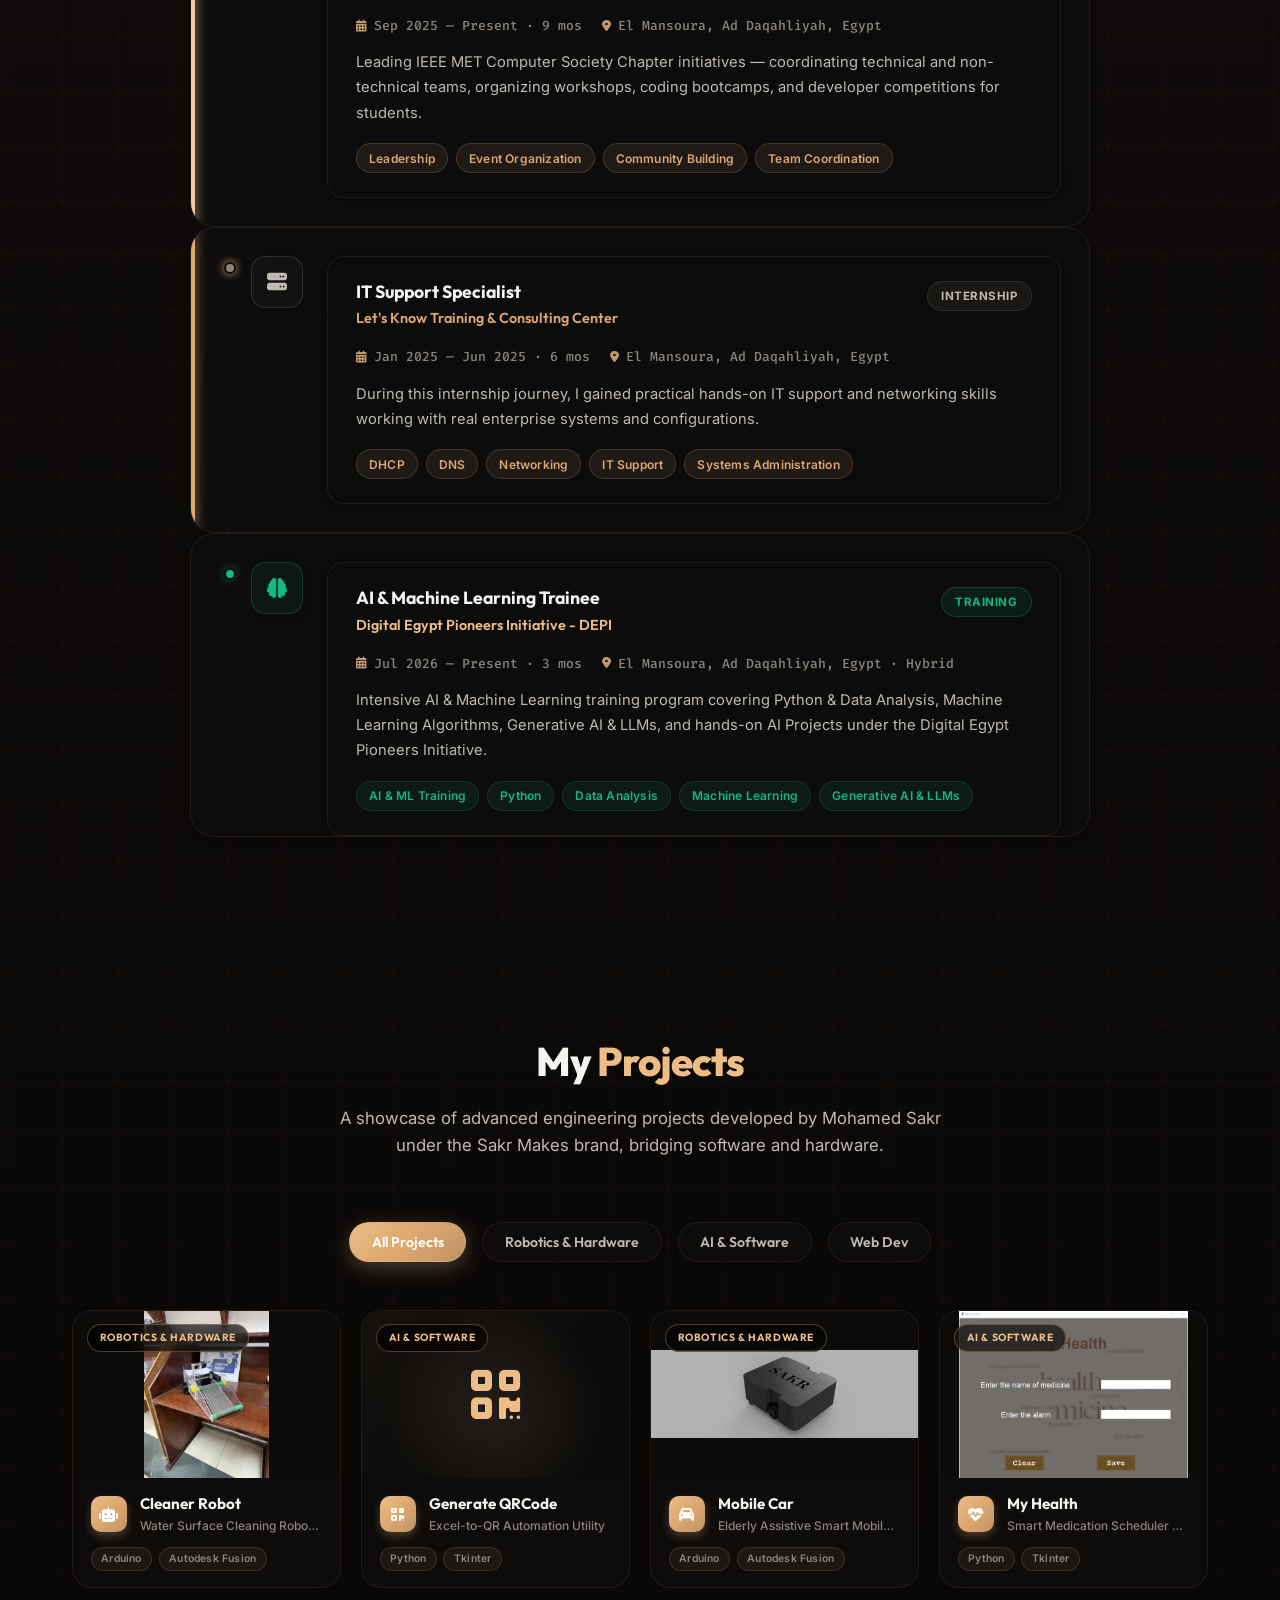
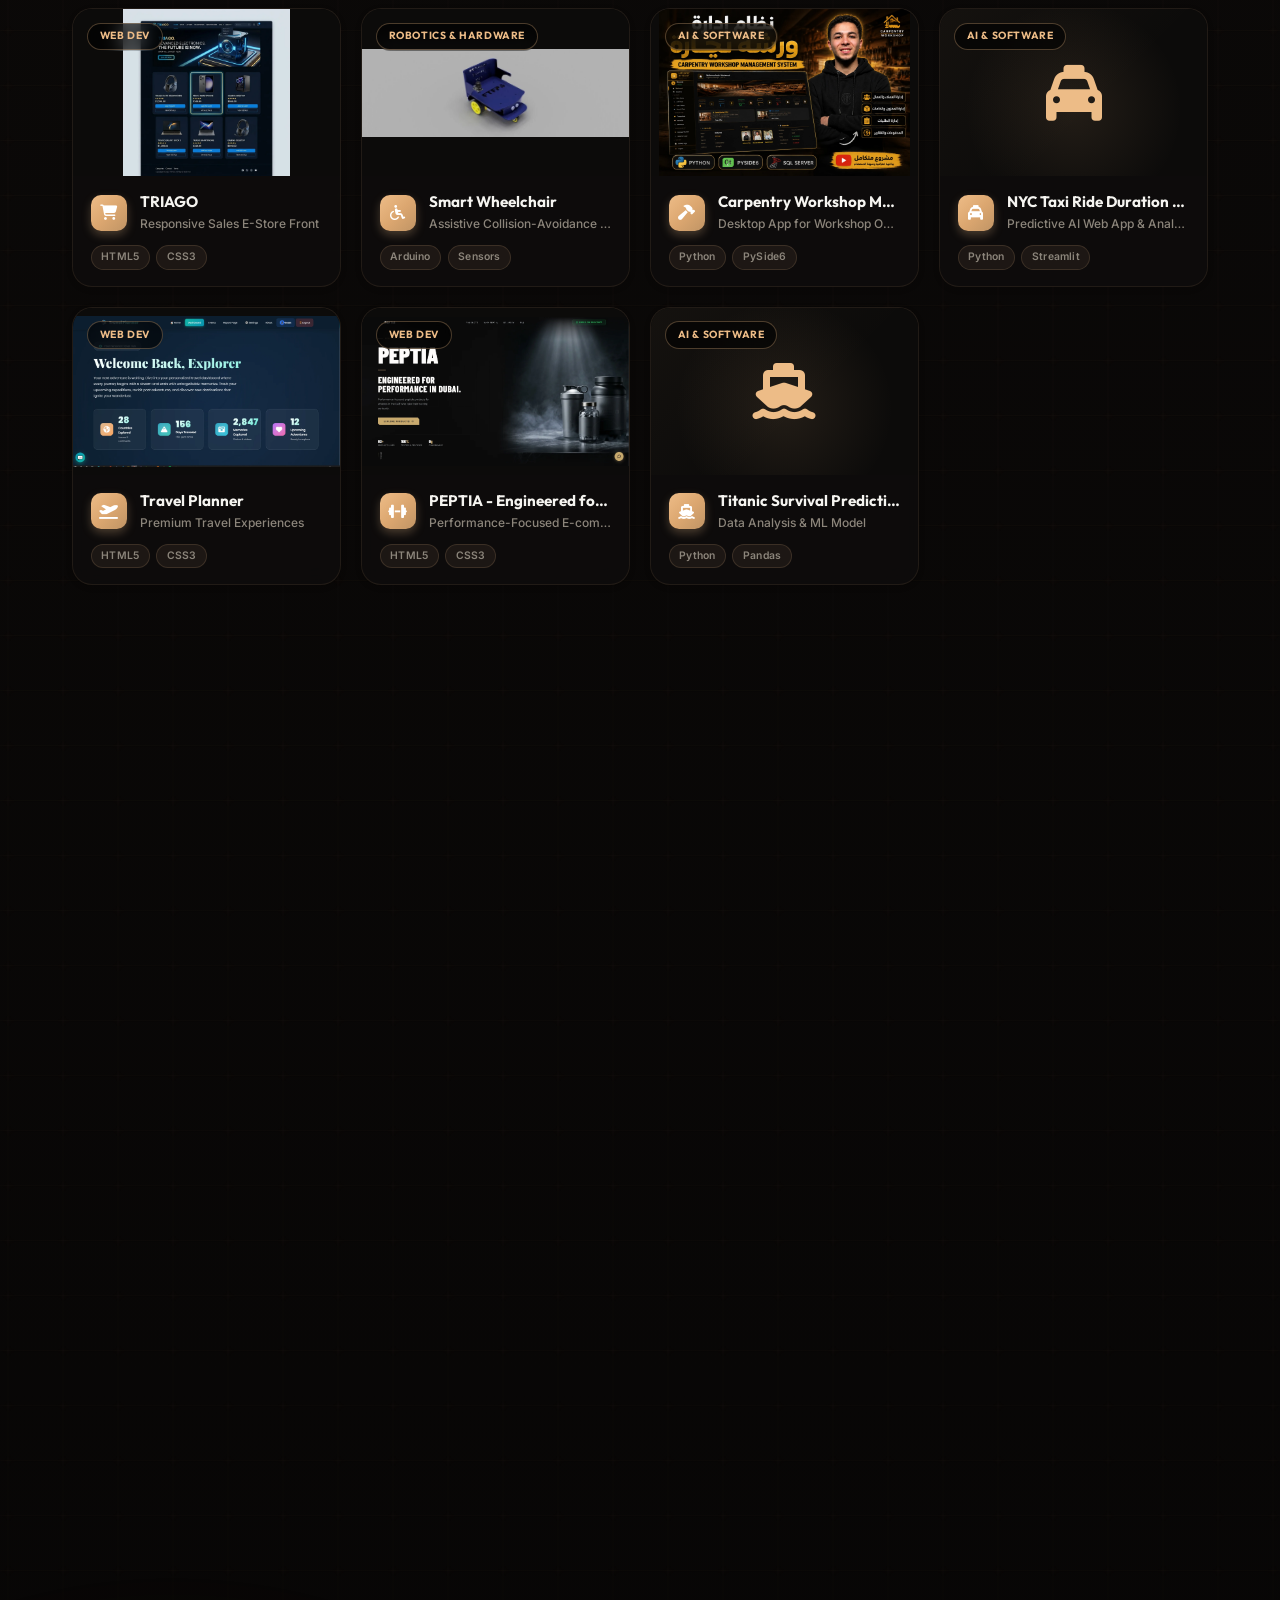
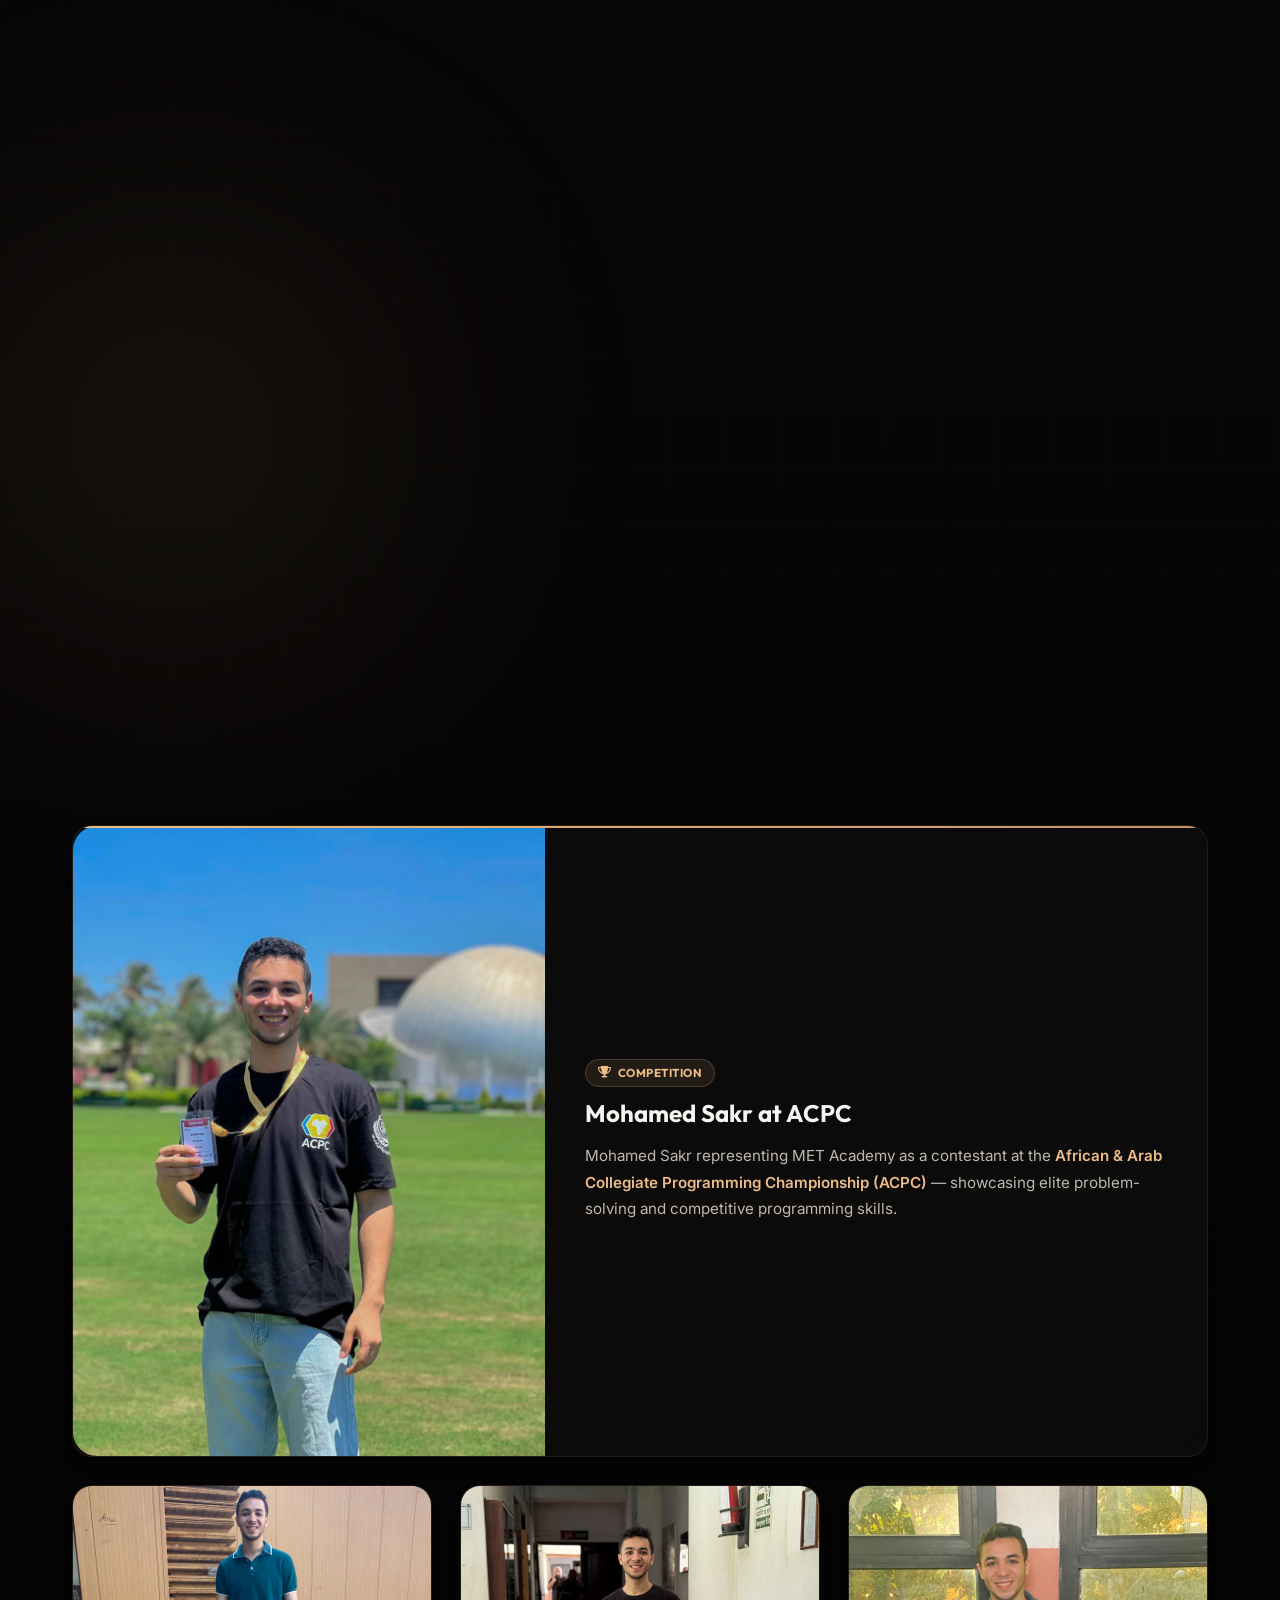
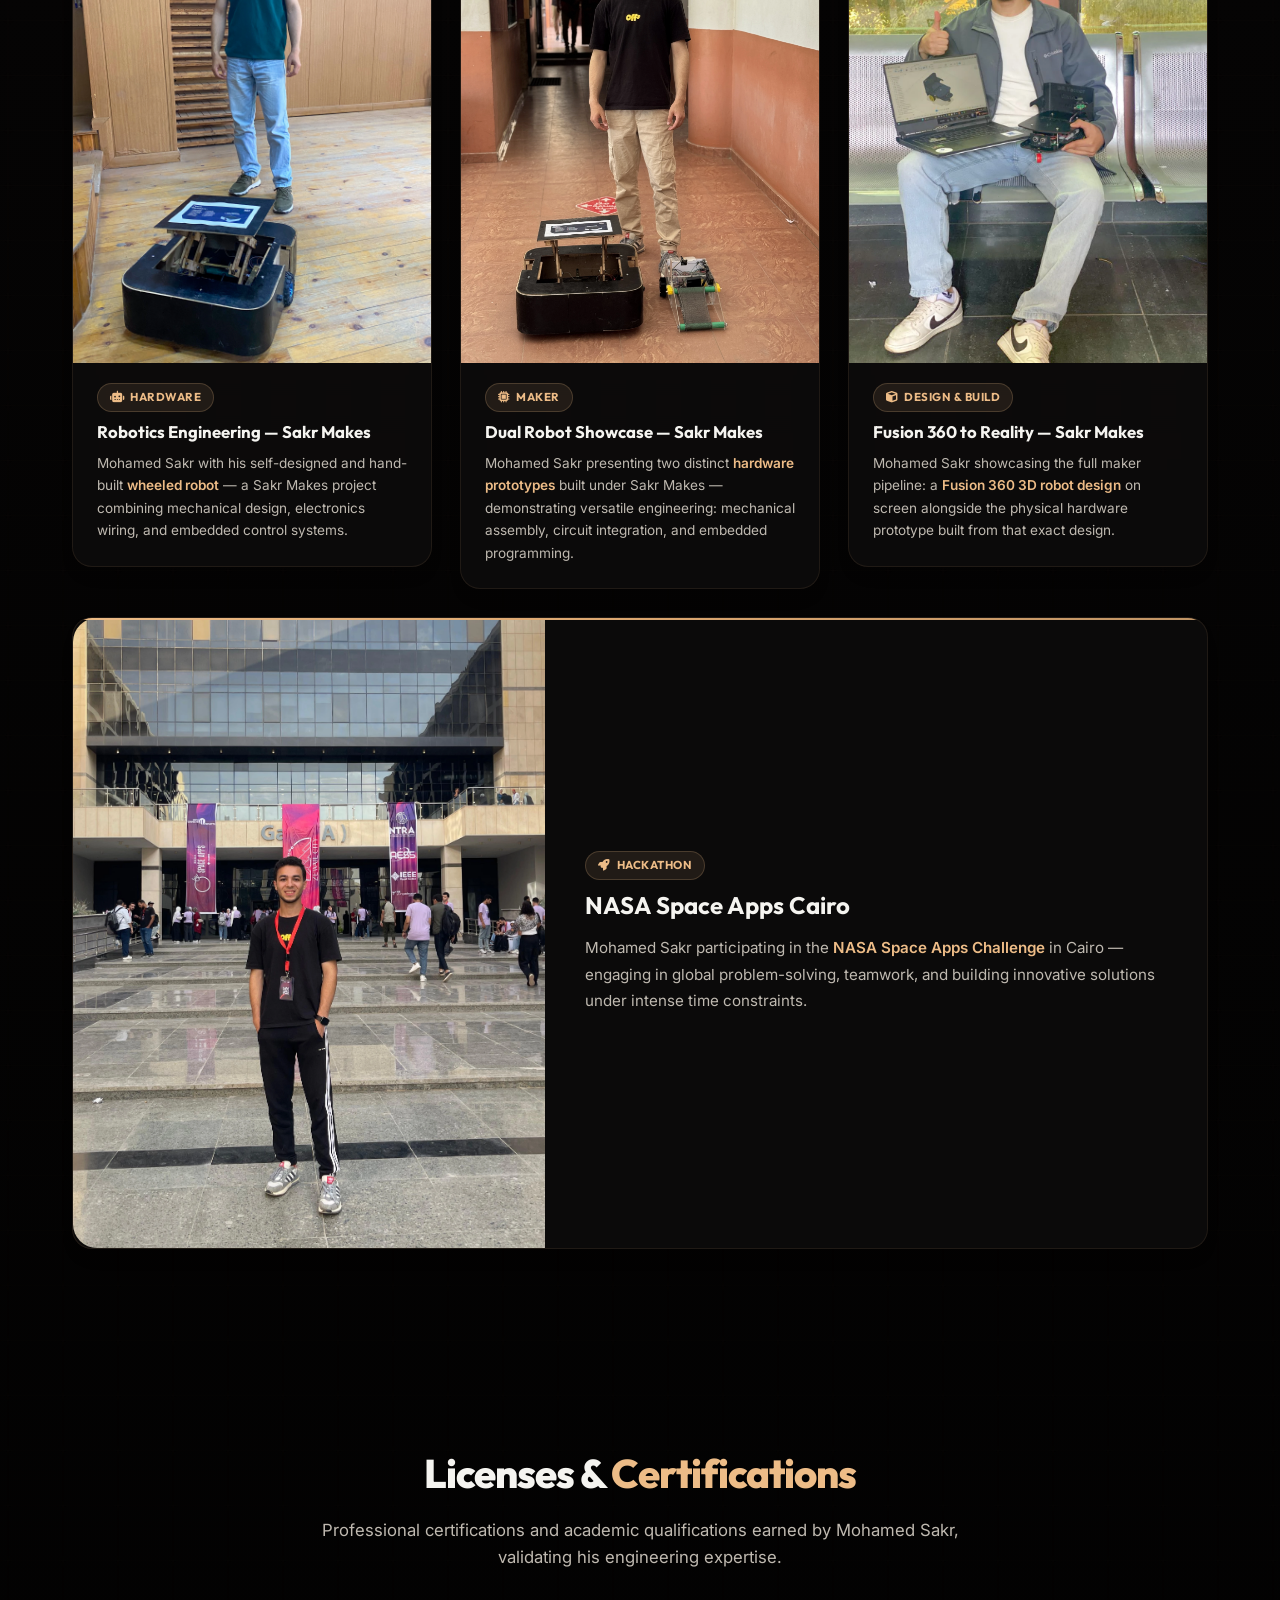
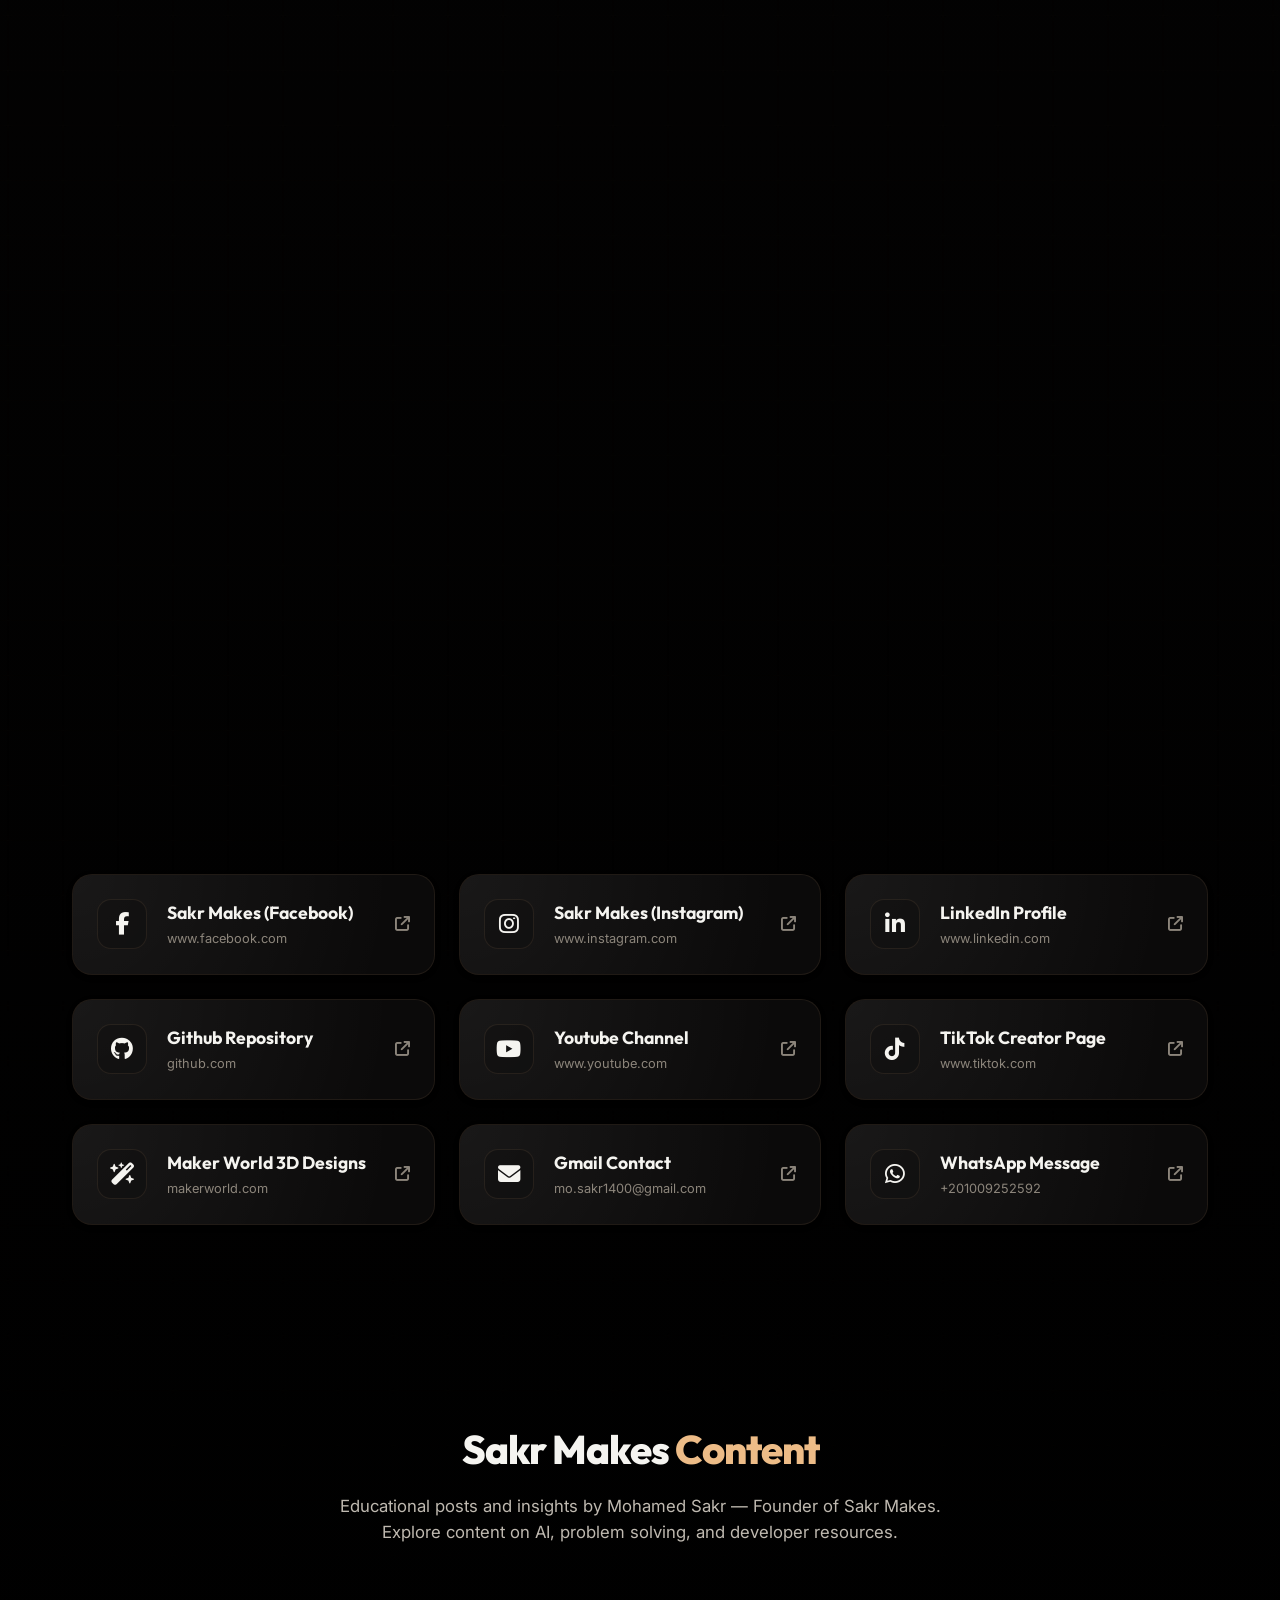
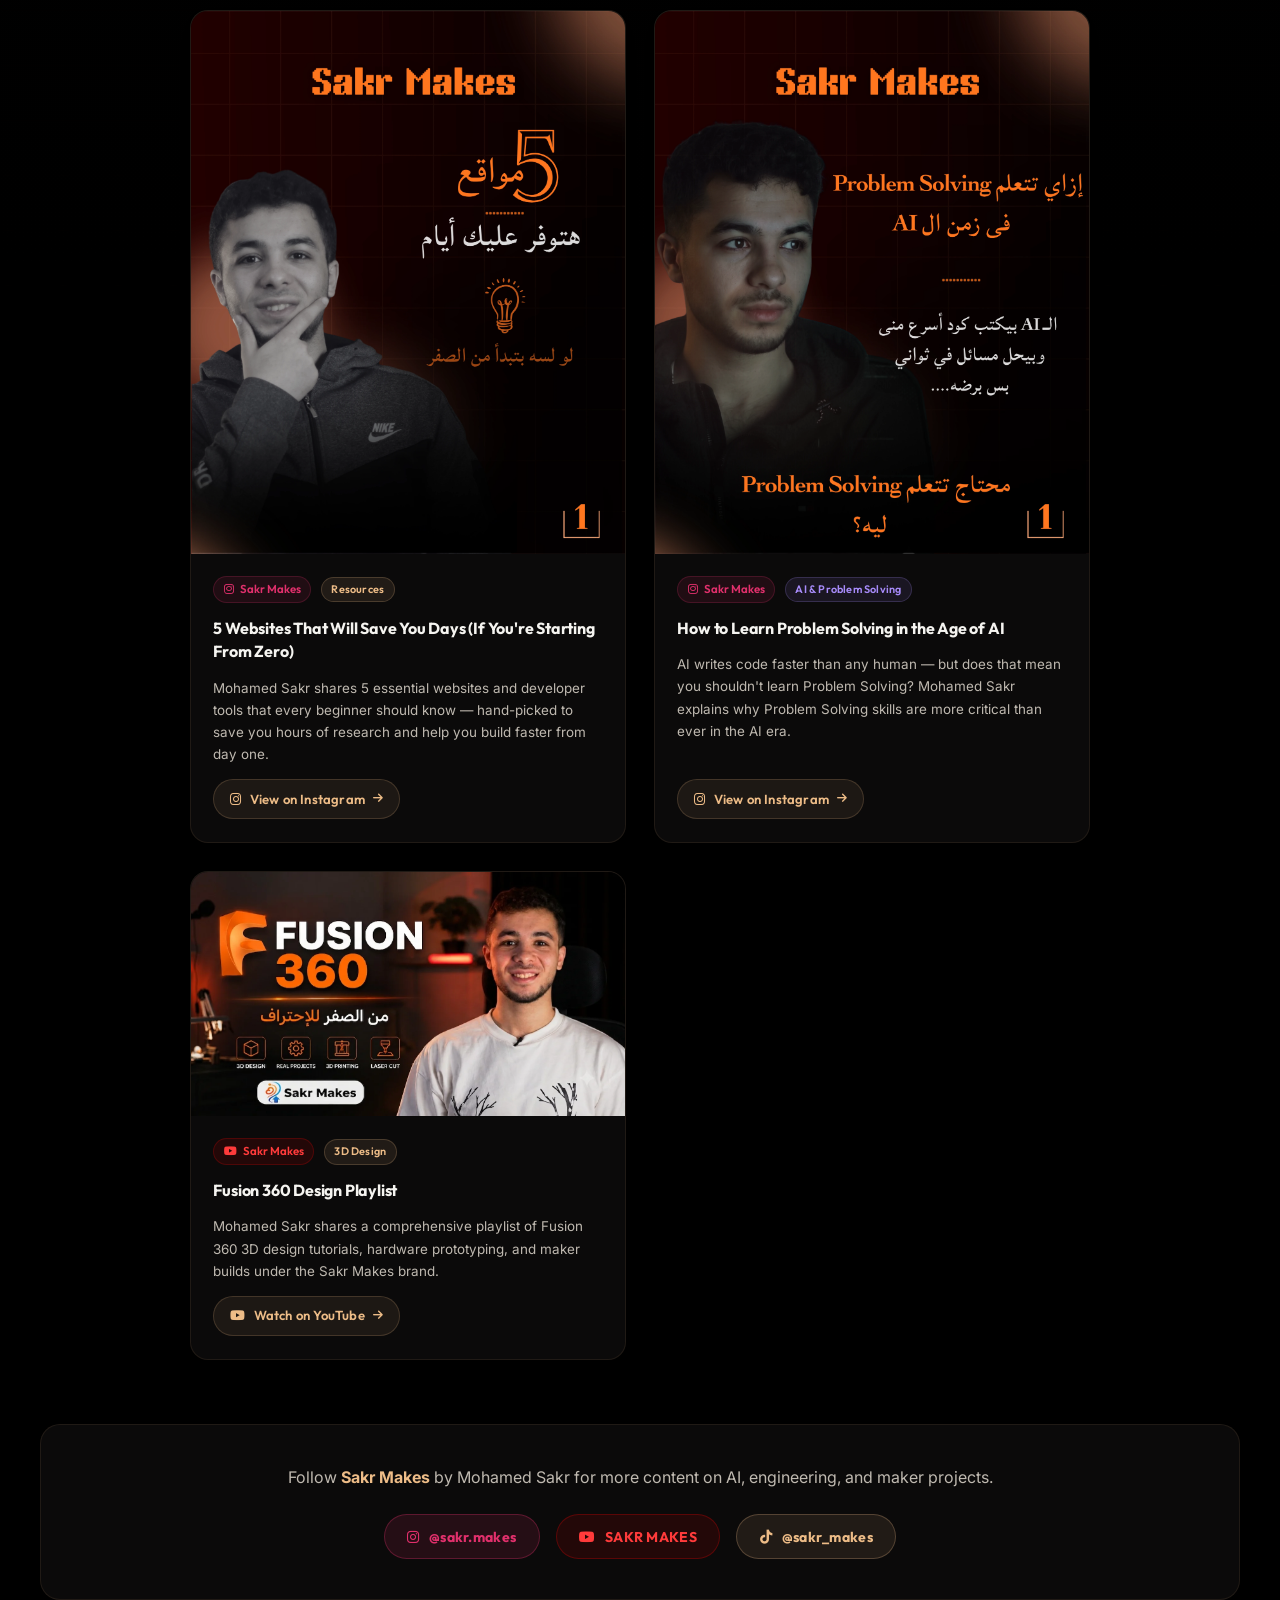
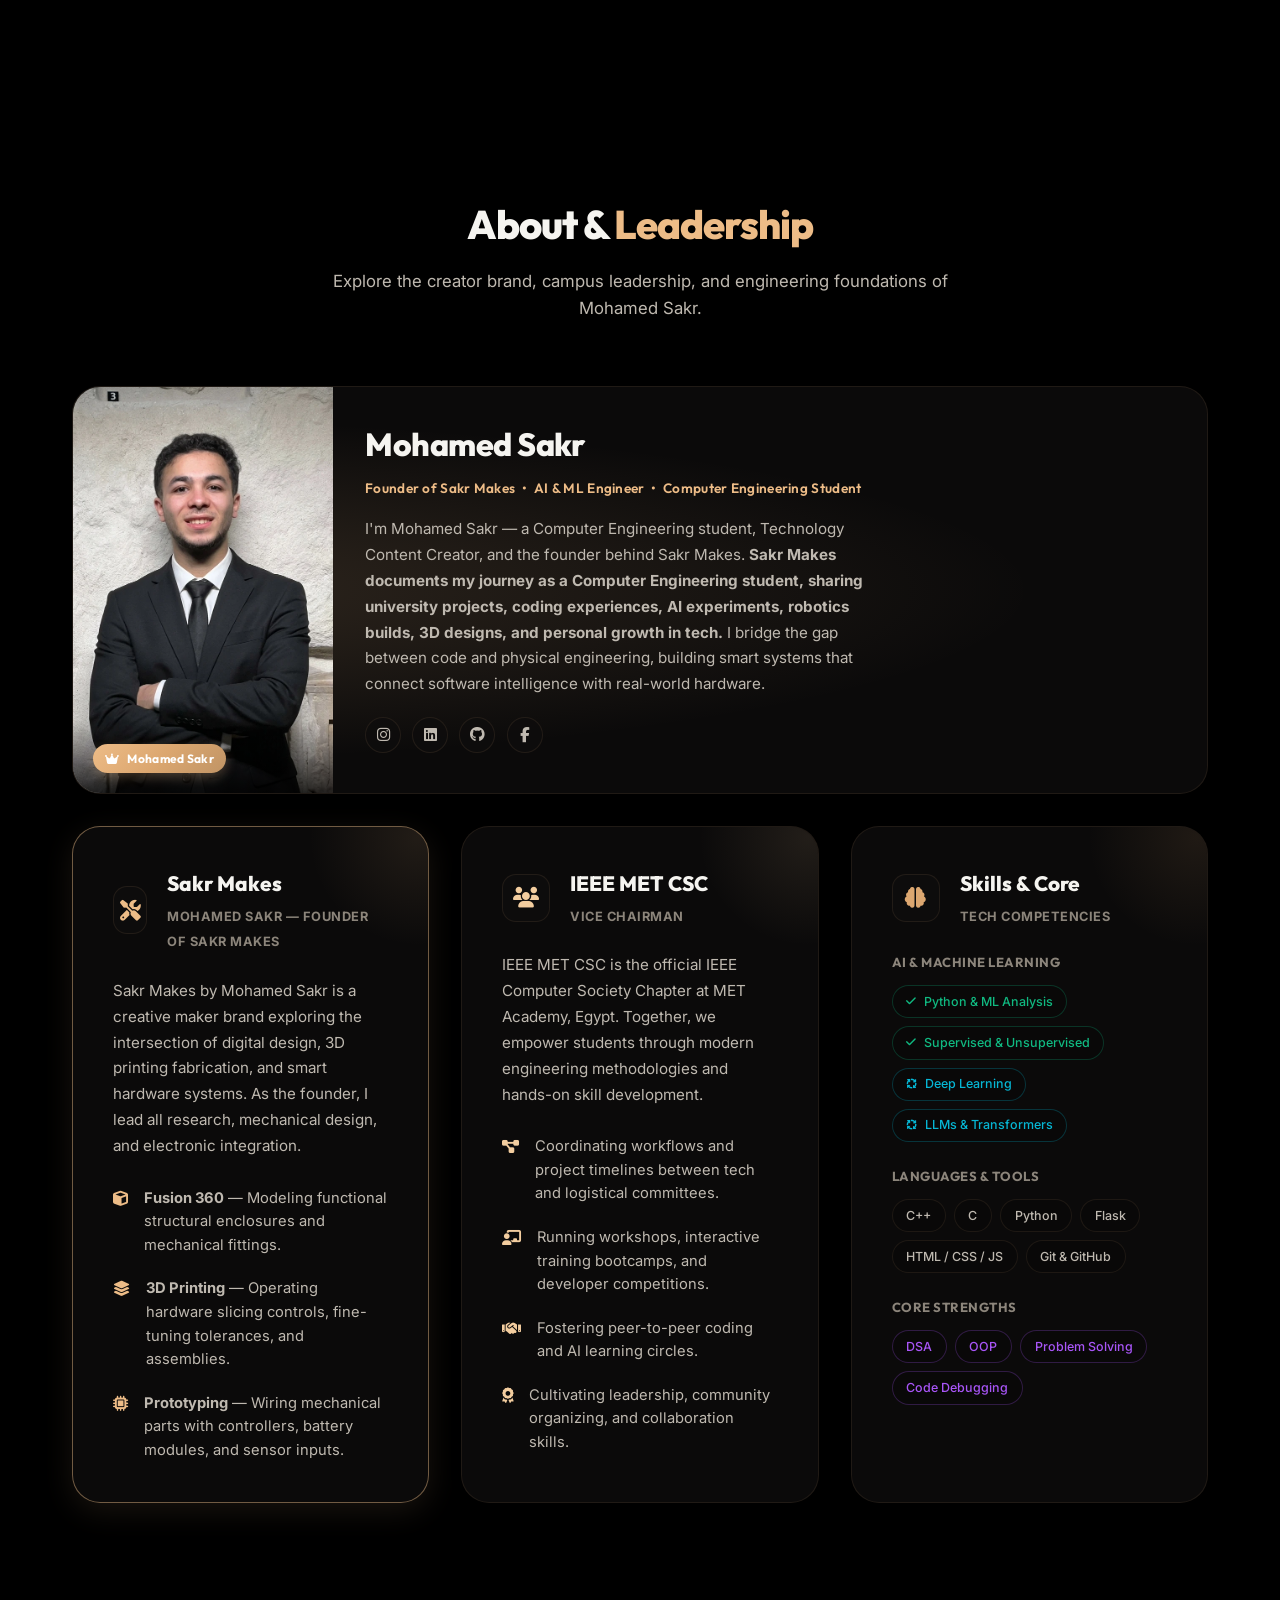
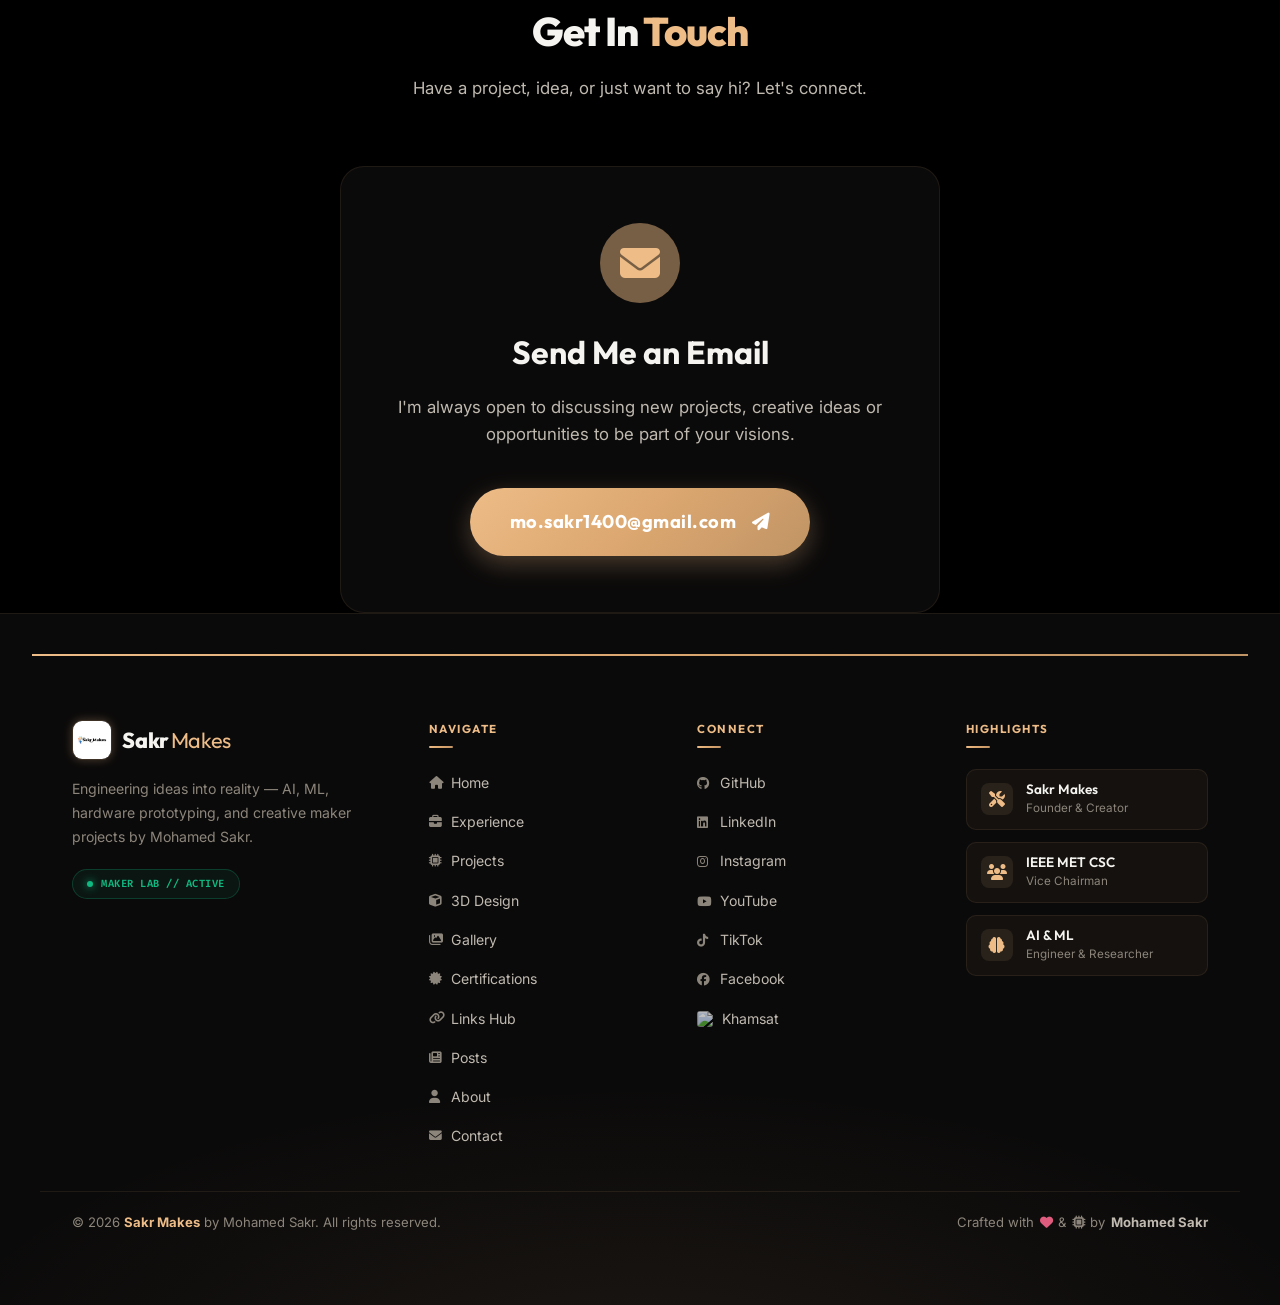
==== commit a4495a56: "feat: add projects and implement interactive modal gallery with photo support" ====
--- a/index.html
+++ b/index.html
@@ -427,8 +427,57 @@
           <i class="fa-solid fa-circle-notch fa-spin"></i> Loading Projects...
         </div>
       </div>
-      </div>
     </section>
+
+    <!-- ====== PROJECT MODAL OVERLAY ====== -->
+    <div class="project-modal-overlay" id="project-modal" role="dialog" aria-modal="true" aria-label="Project Details">
+      <div class="project-modal-backdrop"></div>
+      <div class="project-modal-box">
+        <!-- Close button -->
+        <button class="modal-close-btn" id="modal-close-btn" aria-label="Close modal">
+          <i class="fa-solid fa-xmark"></i>
+        </button>
+
+        <!-- Left: gallery -->
+        <div class="modal-gallery-col">
+          <div class="modal-gallery-wrap">
+            <img src="" alt="" class="modal-gallery-img" id="modal-main-img">
+            <!-- Placeholder when no images -->
+            <div class="modal-gallery-placeholder" id="modal-gallery-placeholder">
+              <i class="fa-solid fa-image"></i>
+            </div>
+          </div>
+          <!-- Thumbnail strip -->
+          <div class="modal-thumbstrip" id="modal-thumbstrip"></div>
+        </div>
+
+        <!-- Right: project info -->
+        <div class="modal-info-col">
+          <div class="modal-header">
+            <div class="modal-icon-box" id="modal-icon-box">
+              <i class="fa-solid fa-gears" id="modal-icon"></i>
+            </div>
+            <div>
+              <span class="modal-category" id="modal-category"></span>
+              <h2 class="modal-title" id="modal-title"></h2>
+            </div>
+          </div>
+
+          <p class="modal-tagline" id="modal-tagline"></p>
+          <p class="modal-desc" id="modal-desc"></p>
+
+          <div class="modal-skills" id="modal-skills"></div>
+
+          <div class="modal-components" id="modal-components-wrap">
+            <h4 class="modal-section-label"><i class="fa-solid fa-layer-group"></i> Key Components</h4>
+            <ul class="modal-components-list" id="modal-components-list"></ul>
+          </div>
+
+          <div class="modal-links" id="modal-links"></div>
+        </div>
+      </div>
+    </div>
+
 
     <!-- ===== 3D DESIGN PORTFOLIO SECTION ===== -->
     <section id="threed-section" class="threed-section">
@@ -782,6 +831,39 @@
               <a href="https://www.instagram.com/p/DXpQiFojMND/?igsh=MTI0cWRtd2o0ZWNuYw==" target="_blank" rel="noopener noreferrer" class="post-read-btn" itemprop="url">
                 <i class="fa-brands fa-instagram"></i>
                 <span>View on Instagram</span>
+                <i class="fa-solid fa-arrow-right"></i>
+              </a>
+            </div>
+          </article>
+
+          <!-- Post 3: Fusion 360 YouTube -->
+          <article class="post-card" itemscope itemtype="https://schema.org/SocialMediaPosting">
+            <meta itemprop="author" content="Mohamed Sakr">
+            <meta itemprop="publisher" content="Sakr Makes">
+            <a href="https://www.youtube.com/watch?v=UtmpBTK_-9s&list=PLb9mubSa3Ru4" target="_blank" rel="noopener noreferrer" class="post-img-link" aria-label="View video on YouTube">
+              <div class="post-img-wrapper" style="aspect-ratio: 16 / 9;">
+                <img src="Fusion360.webp" alt="Mohamed Sakr Sakr Makes post — Fusion 360 3D Design Tutorials" class="post-img" loading="lazy" itemprop="image">
+                <div class="post-img-overlay">
+                  <div class="post-platform-badge" style="background: rgba(255, 0, 0, 0.9);">
+                    <i class="fa-brands fa-youtube"></i> YouTube
+                  </div>
+                  <div class="post-view-btn">
+                    <i class="fa-solid fa-arrow-up-right-from-square"></i>
+                    <span>Watch Video</span>
+                  </div>
+                </div>
+              </div>
+            </a>
+            <div class="post-card-body">
+              <div class="post-card-meta">
+                <span class="post-platform-tag" style="color: #ff3b3b; background: rgba(255, 0, 0, 0.1); border-color: rgba(255, 0, 0, 0.2);"><i class="fa-brands fa-youtube"></i> Sakr Makes</span>
+                <span class="post-category-tag">3D Design</span>
+              </div>
+              <h3 class="post-title" itemprop="headline">Fusion 360 Design Playlist</h3>
+              <p class="post-desc" itemprop="description">Mohamed Sakr shares a comprehensive playlist of Fusion 360 3D design tutorials, hardware prototyping, and maker builds under the Sakr Makes brand.</p>
+              <a href="https://www.youtube.com/watch?v=UtmpBTK_-9s&list=PLb9mubSa3Ru4" target="_blank" rel="noopener noreferrer" class="post-read-btn" itemprop="url">
+                <i class="fa-brands fa-youtube"></i>
+                <span>Watch on YouTube</span>
                 <i class="fa-solid fa-arrow-right"></i>
               </a>
             </div>
--- a/style.css
+++ b/style.css
@@ -1158,7 +1158,7 @@
 }
 
 /* ==========================================================================
-   PROJECTS SECTION & CARDS
+   PROJECTS SECTION — Compact List-Row Layout
    ========================================================================== */
 .projects-section {
   padding: 6rem 2rem;
@@ -1171,19 +1171,19 @@
   justify-content: center;
   align-items: center;
   gap: 1rem;
-  margin-bottom: 3.5rem;
+  margin-bottom: 3rem;
   flex-wrap: wrap;
 }
 
 .filter-btn {
-  padding: 0.65rem 1.5rem;
+  padding: 0.6rem 1.35rem;
   border-radius: 50px;
   background: var(--glass-bg);
   border: 1px solid var(--glass-border);
   color: var(--text-secondary);
   font-family: var(--font-heading);
   font-weight: 600;
-  font-size: 0.9rem;
+  font-size: 0.88rem;
   transition: all var(--transition-normal);
   box-shadow: var(--shadow-sm);
   backdrop-filter: blur(4px);
@@ -1204,188 +1204,300 @@
 
 .projects-grid {
   display: grid;
-  grid-template-columns: repeat(auto-fill, minmax(290px, 1fr));
-  gap: 1.5rem;
+  grid-template-columns: repeat(auto-fill, minmax(260px, 1fr));
+  gap: 1.25rem;
   min-height: 250px;
 }
 
-/* Project Card Layout */
-.project-card {
-  position: relative;
+/* ── Individual Project Row ── */
+.project-row {
+  border-radius: 18px;
   background: var(--glass-bg);
   border: 1px solid var(--glass-border);
-  border-radius: 20px;
-  padding: 1.5rem;
-  display: flex;
-  flex-direction: column;
-  box-shadow: var(--shadow-sm);
   backdrop-filter: blur(16px);
   -webkit-backdrop-filter: blur(16px);
-  transition: transform 0.4s cubic-bezier(0.175, 0.885, 0.32, 1.275), 
-              border-color var(--transition-normal), 
-              box-shadow var(--transition-normal);
+  box-shadow: var(--shadow-sm);
   overflow: hidden;
-  height: 100%;
-}
-
-.project-card::before {
+  transition: border-color var(--transition-normal), box-shadow var(--transition-normal),
+              opacity 0.3s ease, transform 0.3s ease;
+}
+
+.project-row:hover {
+  border-color: var(--glass-border-hover);
+  box-shadow: var(--shadow-md), 0 0 18px var(--glow-color);
+}
+
+/* ── Compact summary row (always visible, clickable) ── */
+.proj-row-summary {
+  display: flex;
+  align-items: center;
+  gap: 1rem;
+  padding: 1rem 1.25rem;
+  cursor: pointer;
+  position: relative;
+  transition: background var(--transition-fast);
+  user-select: none;
+}
+
+.proj-row-summary::before {
   content: '';
   position: absolute;
-  top: 0;
-  left: 0;
+  inset: 0;
+  background: radial-gradient(600px circle at var(--mouse-x, -200px) var(--mouse-y, -200px), rgba(255,255,255,0.04), transparent 40%);
+  pointer-events: none;
+  border-radius: inherit;
+}
+
+.proj-row-summary:hover {
+  background: rgba(255,255,255,0.03);
+}
+
+[data-theme="light"] .proj-row-summary:hover {
+  background: rgba(0,0,0,0.02);
+}
+
+/* Left: icon + title/tagline */
+.proj-row-left {
+  display: flex;
+  align-items: center;
+  gap: 0.9rem;
+  flex: 1;
+  min-width: 0;
+}
+
+.proj-row-info {
+  display: flex;
+  flex-direction: column;
+  min-width: 0;
+}
+
+.proj-row-info .project-title {
+  font-family: var(--font-heading);
+  font-weight: 700;
+  font-size: 1rem;
+  color: var(--text-primary);
+  white-space: nowrap;
+  overflow: hidden;
+  text-overflow: ellipsis;
+}
+
+.proj-row-info .project-tagline {
+  font-size: 0.78rem;
+  color: var(--text-muted);
+  font-weight: 500;
+  white-space: nowrap;
+  overflow: hidden;
+  text-overflow: ellipsis;
+  margin: 0;
+}
+
+/* Right: category pill + skills + chevron */
+.proj-row-right {
+  display: flex;
+  align-items: center;
+  gap: 0.75rem;
+  flex-shrink: 0;
+}
+
+.project-category-pill {
+  font-family: var(--font-heading);
+  font-size: 0.68rem;
+  font-weight: 700;
+  text-transform: uppercase;
+  letter-spacing: 0.5px;
+  color: var(--accent-color);
+  background: rgba(237, 188, 135, 0.1);
+  border: 1px solid rgba(237, 188, 135, 0.3);
+  padding: 0.22rem 0.7rem;
+  border-radius: 50px;
+  white-space: nowrap;
+}
+
+.proj-row-skills {
+  display: flex;
+  gap: 0.4rem;
+  flex-wrap: nowrap;
+}
+
+/* Expand/collapse chevron button */
+.proj-expand-btn {
+  width: 32px;
+  height: 32px;
+  border-radius: 50%;
+  border: 1px solid var(--glass-border);
+  background: var(--glass-bg);
+  color: var(--text-muted);
+  display: flex;
+  align-items: center;
+  justify-content: center;
+  font-size: 0.75rem;
+  flex-shrink: 0;
+  cursor: pointer;
+  transition: all var(--transition-normal);
+}
+
+.proj-expand-btn:hover {
+  border-color: var(--glass-border-hover);
+  color: var(--text-primary);
+  background: var(--card-hover-bg);
+}
+
+.project-row.expanded .proj-expand-btn {
+  background: var(--accent-gradient);
+  border-color: transparent;
+  color: #fff;
+  box-shadow: 0 4px 12px var(--glow-color);
+}
+
+.project-row.expanded .proj-expand-btn i {
+  transform: rotate(180deg);
+}
+
+.proj-expand-btn i {
+  transition: transform var(--transition-normal);
+}
+
+/* ── Icon box ── */
+.project-icon-box {
+  width: 40px;
+  height: 40px;
+  min-width: 40px;
+  border-radius: 11px;
+  background: var(--accent-gradient);
+  display: flex;
+  align-items: center;
+  justify-content: center;
+  color: #ffffff;
+  font-size: 1rem;
+  box-shadow: 0 4px 12px var(--glow-color);
+  transition: transform var(--transition-normal);
+}
+
+.proj-row-summary:hover .project-icon-box {
+  transform: scale(1.08) rotate(6deg);
+}
+
+/* ── Expandable detail panel ── */
+.proj-detail-panel {
+  max-height: 0;
+  overflow: hidden;
+  transition: max-height 0.45s cubic-bezier(0.4, 0, 0.2, 1);
+}
+
+.project-row.expanded .proj-detail-panel {
+  border-top: 1px solid var(--glass-border);
+}
+
+.proj-detail-inner {
+  display: grid;
+  grid-template-columns: 1fr 1fr;
+  gap: 0;
+}
+
+/* Gallery side */
+.proj-detail-gallery {
+  position: relative;
+  overflow: hidden;
+  border-right: 1px solid var(--glass-border);
+  min-height: 200px;
+  max-height: 300px;
+}
+
+.proj-detail-gallery img {
   width: 100%;
   height: 100%;
-  background: radial-gradient(800px circle at var(--mouse-x, 0) var(--mouse-y, 0), rgba(255, 255, 255, 0.05), transparent 40%);
-  z-index: 1;
-  pointer-events: none;
-}
-
-.project-card:hover {
-  transform: translateY(-6px);
-  border-color: var(--glass-border-hover);
-  box-shadow: var(--shadow-lg), 0 0 25px var(--glow-color);
-}
-
-.project-card-header {
-  display: flex;
-  align-items: center;
+  object-fit: cover;
+  display: block;
+  transition: transform 0.5s ease, opacity 0.2s ease;
+}
+
+.proj-detail-gallery:hover img {
+  transform: scale(1.04);
+}
+
+.proj-gallery-overlay {
+  position: absolute;
+  bottom: 0;
+  left: 0;
+  right: 0;
+  padding: 0.75rem 1rem;
+  background: linear-gradient(to top, rgba(7,10,19,0.85) 0%, transparent 100%);
+  display: flex;
+  align-items: center;
+  justify-content: space-between;
+  gap: 0.5rem;
+}
+
+/* Content side */
+.proj-detail-content {
+  padding: 1.25rem 1.5rem;
+  display: flex;
+  flex-direction: column;
   gap: 1rem;
-  margin-bottom: 1rem;
-  z-index: 2;
-}
-
-.project-icon-box {
-  width: 44px;
-  height: 44px;
-  border-radius: 12px;
-  background: var(--accent-gradient);
-  display: flex;
-  align-items: center;
-  justify-content: center;
-  color: #ffffff;
-  font-size: 1.2rem;
-  box-shadow: 0 4px 12px var(--glow-color);
-  transition: transform var(--transition-normal);
-}
-
-.project-card:hover .project-icon-box {
-  transform: scale(1.1) rotate(6deg);
-}
-
-.project-header-text {
-  display: flex;
-  flex-direction: column;
-}
-
-.project-title {
-  font-family: var(--font-heading);
-  font-weight: 800;
-  font-size: 1.15rem;
-  color: var(--text-primary);
-  margin-bottom: 0.15rem;
-}
-
-.project-category {
-  font-size: 0.7rem;
-  font-weight: 700;
-  color: var(--accent-color);
-  text-transform: uppercase;
-  letter-spacing: 0.5px;
-}
-
-.project-tagline {
-  font-family: var(--font-heading);
-  font-weight: 600;
-  font-size: 0.88rem;
-  color: var(--text-primary);
-  opacity: 0.9;
-  margin-bottom: 0.6rem;
-  z-index: 2;
-}
-
-.project-desc {
+}
+
+.proj-detail-content .project-desc {
   font-size: 0.85rem;
   color: var(--text-secondary);
-  line-height: 1.5;
-  margin-bottom: 1.25rem;
-  z-index: 2;
-  flex-grow: 1;
-}
-
-.project-features {
-  margin-bottom: 1.25rem;
-  z-index: 2;
-}
-
-.project-features-title {
-  font-family: var(--font-heading);
-  font-weight: 700;
-  font-size: 0.8rem;
-  color: var(--text-muted);
-  text-transform: uppercase;
-  letter-spacing: 0.5px;
-  margin-bottom: 0.4rem;
-}
-
-.project-features-list {
-  padding-left: 1rem;
-  list-style-type: none;
-}
-
-.project-features-list li {
+  line-height: 1.65;
+  margin: 0;
+}
+
+/* Components checklist */
+.proj-detail-list {
+  list-style: none;
+  padding: 0;
+  margin: 0;
+  display: flex;
+  flex-direction: column;
+  gap: 0.4rem;
+}
+
+.proj-detail-list li {
+  display: flex;
+  align-items: center;
+  gap: 0.5rem;
   font-size: 0.82rem;
   color: var(--text-secondary);
-  margin-bottom: 0.3rem;
-  position: relative;
-  padding-left: 0.85rem;
-}
-
-.project-features-list li::before {
-  content: '•';
+}
+
+.proj-detail-list li i {
+  font-size: 0.6rem;
   color: var(--accent-color);
-  font-weight: bold;
-  position: absolute;
-  left: 0;
-  top: 0;
-}
-
-.project-skills {
-  display: flex;
-  flex-wrap: wrap;
-  gap: 0.5rem;
-  margin-top: auto;
-  z-index: 2;
-}
-
+  flex-shrink: 0;
+}
+
+/* Skill tags (shared, used in both row and detail) */
 .project-skill-tag {
   background: rgba(0, 0, 0, 0.2);
   border: 1px solid var(--glass-border);
   color: var(--text-secondary);
-  padding: 0.25rem 0.65rem;
+  padding: 0.2rem 0.6rem;
   border-radius: 50px;
-  font-size: 0.72rem;
+  font-size: 0.68rem;
   font-weight: 500;
+  white-space: nowrap;
   transition: all var(--transition-fast);
 }
 
 [data-theme="light"] .project-skill-tag {
-  background: rgba(0, 0, 0, 0.03);
-}
-
-.project-card:hover .project-skill-tag {
+  background: rgba(0, 0, 0, 0.04);
+}
+
+.proj-row-summary:hover .project-skill-tag {
   border-color: var(--glass-border-hover);
   color: var(--text-primary);
 }
 
+/* Footer links */
 .project-card-footer {
-  margin-top: auto;
-  padding-top: 1rem;
-  border-top: 1px solid var(--glass-border);
-  z-index: 2;
   display: flex;
   gap: 0.5rem;
   flex-wrap: wrap;
   align-items: center;
+  padding-top: 0.75rem;
+  border-top: 1px solid var(--glass-border);
+  margin-top: auto;
 }
 
 .project-link {
@@ -1429,13 +1541,15 @@
   font-size: 0.8rem;
 }
 
-.project-link-demo:hover i {
-  transform: translate(2px, -2px);
-}
-
-.project-link-github:hover i {
-  transform: scale(1.2);
-}
+.project-link-demo:hover i { transform: translate(2px, -2px); }
+.project-link-github:hover i { transform: scale(1.2); }
+
+/* No-gallery case: detail panel is single column */
+.proj-detail-inner:not(:has(.proj-detail-gallery)) {
+  grid-template-columns: 1fr;
+}
+
+
 
 /* ==========================================================================
    ABOUT & LEADERSHIP GRID
@@ -2079,7 +2193,10 @@
   }
 
   .projects-grid {
-    grid-template-columns: repeat(auto-fill, minmax(280px, 1fr));
+    gap: 0.6rem;
+  }
+  .proj-row-skills {
+    display: none;
   }
 
   .about-grid {
@@ -2384,51 +2501,43 @@
   }
 
   .projects-grid {
+    gap: 0.6rem;
+  }
+
+  .proj-row-summary {
+    padding: 0.9rem 1rem;
+    flex-wrap: wrap;
+    gap: 0.75rem;
+  }
+
+  .proj-row-right {
+    width: 100%;
+    justify-content: flex-start;
+  }
+
+  .proj-row-skills {
+    display: none;
+  }
+
+  .proj-detail-inner {
     grid-template-columns: 1fr;
-    gap: 1.25rem;
-  }
-
-  .project-card {
-    padding: 1.5rem 1.25rem;
-    border-radius: 18px;
-  }
-
-  .project-photo-banner {
-    margin: -1.5rem -1.25rem 1.25rem -1.25rem;
-    height: 175px;
-    border-radius: 18px 18px 0 0;
-  }
-
-  .project-card-body {
-    padding: 0;
+  }
+
+  .proj-detail-gallery {
+    border-right: none;
+    border-bottom: 1px solid var(--glass-border);
+    max-height: 200px;
   }
 
   .project-icon-box {
-    width: 44px;
-    height: 44px;
-    border-radius: 12px;
-    font-size: 1.2rem;
-  }
-
-  .project-title {
-    font-size: 1.1rem;
-  }
-
-  .project-tagline {
-    font-size: 0.9rem;
-  }
-
-  .project-desc {
-    font-size: 0.88rem;
-  }
-
-  .project-skills {
-    gap: 0.4rem;
-  }
-
-  .project-skill-tag {
-    font-size: 0.75rem;
-    padding: 0.28rem 0.65rem;
+    width: 36px;
+    height: 36px;
+    min-width: 36px;
+    font-size: 0.95rem;
+  }
+
+  .proj-row-info .project-title {
+    font-size: 0.95rem;
   }
 
   .project-link {
@@ -6316,3 +6425,735 @@
     font-size: 1rem;
   }
 }
+
+/* ==========================================================================
+   PROJECT TILES — Compact Visual Grid
+   ========================================================================== */
+
+.project-tile {
+  position: relative;
+  background: var(--glass-bg);
+  border: 1px solid var(--glass-border);
+  border-radius: 20px;
+  overflow: hidden;
+  display: flex;
+  flex-direction: column;
+  cursor: pointer;
+  backdrop-filter: blur(12px);
+  -webkit-backdrop-filter: blur(12px);
+  box-shadow: var(--shadow-sm);
+  transition: all 0.35s cubic-bezier(0.25, 1, 0.5, 1);
+  outline: none;
+}
+
+.project-tile::before {
+  content: '';
+  position: absolute;
+  inset: 0;
+  background: radial-gradient(700px circle at var(--mouse-x, -300px) var(--mouse-y, -300px), rgba(237, 188, 135, 0.07), transparent 45%);
+  pointer-events: none;
+  z-index: 1;
+  border-radius: inherit;
+}
+
+.project-tile:hover,
+.project-tile:focus-visible {
+  transform: translateY(-8px) scale(1.01);
+  border-color: var(--glass-border-hover);
+  box-shadow:
+    0 24px 48px rgba(0, 0, 0, 0.35),
+    0 0 28px var(--glow-color),
+    inset 0 1px 0 rgba(255, 255, 255, 0.06);
+}
+
+/* ── Visual Preview Area ── */
+.tile-preview {
+  position: relative;
+  width: 100%;
+  aspect-ratio: 16 / 10;
+  overflow: hidden;
+  flex-shrink: 0;
+  background: var(--bg-color);
+}
+
+.tile-preview-img {
+  width: 100%;
+  height: 100%;
+  object-fit: contain;
+  object-position: center;
+  transition: transform 0.6s cubic-bezier(0.4, 0, 0.2, 1);
+  display: block;
+}
+
+.project-tile:hover .tile-preview-img {
+  transform: scale(1.07);
+}
+
+/* Icon fallback when no photo */
+.tile-preview-icon {
+  width: 100%;
+  height: 100%;
+  display: flex;
+  align-items: center;
+  justify-content: center;
+  font-size: 3.5rem;
+  color: var(--accent-color);
+  background: radial-gradient(circle at 50% 60%, rgba(237, 188, 135, 0.1) 0%, transparent 65%);
+  position: relative;
+}
+
+.tile-preview-icon::after {
+  content: '';
+  position: absolute;
+  inset: 0;
+  background: linear-gradient(135deg, rgba(237, 188, 135, 0.04) 0%, transparent 60%);
+}
+
+/* Hover reveal "View Details" overlay */
+.tile-hover-overlay {
+  position: absolute;
+  inset: 0;
+  display: flex;
+  align-items: center;
+  justify-content: center;
+  background: linear-gradient(to top, rgba(0, 0, 0, 0.82) 0%, rgba(0, 0, 0, 0.4) 50%, rgba(0, 0, 0, 0.08) 100%);
+  opacity: 0;
+  transition: opacity 0.3s ease;
+  z-index: 2;
+}
+
+.project-tile:hover .tile-hover-overlay {
+  opacity: 1;
+}
+
+.tile-open-label {
+  display: inline-flex;
+  align-items: center;
+  gap: 0.6rem;
+  padding: 0.6rem 1.4rem;
+  background: var(--accent-gradient);
+  border-radius: 50px;
+  color: #fff;
+  font-family: var(--font-heading);
+  font-weight: 700;
+  font-size: 0.9rem;
+  letter-spacing: 0.2px;
+  box-shadow: 0 8px 24px rgba(0, 0, 0, 0.5), 0 0 16px var(--glow-color);
+  transform: translateY(8px);
+  transition: transform 0.35s cubic-bezier(0.34, 1.56, 0.64, 1);
+}
+
+.project-tile:hover .tile-open-label {
+  transform: translateY(0);
+}
+
+/* Floating category badge on image */
+.tile-category-badge {
+  position: absolute;
+  top: 0.85rem;
+  left: 0.85rem;
+  z-index: 3;
+  padding: 0.28rem 0.75rem;
+  background: rgba(0, 0, 0, 0.6);
+  backdrop-filter: blur(10px);
+  -webkit-backdrop-filter: blur(10px);
+  border: 1px solid rgba(237, 188, 135, 0.3);
+  border-radius: 50px;
+  font-family: var(--font-heading);
+  font-size: 0.65rem;
+  font-weight: 700;
+  text-transform: uppercase;
+  letter-spacing: 0.6px;
+  color: var(--accent-color);
+  white-space: nowrap;
+  transition: all 0.3s ease;
+}
+
+.project-tile:hover .tile-category-badge {
+  background: var(--accent-gradient);
+  color: #fff;
+  border-color: transparent;
+  box-shadow: 0 4px 12px rgba(0, 0, 0, 0.4);
+}
+
+/* ── Card Footer Info ── */
+.tile-footer {
+  display: flex;
+  align-items: center;
+  gap: 0.85rem;
+  padding: 1rem 1.1rem 0.75rem;
+  z-index: 2;
+  position: relative;
+}
+
+.tile-icon-wrap {
+  width: 36px;
+  height: 36px;
+  min-width: 36px;
+  border-radius: 10px;
+  background: var(--accent-gradient);
+  display: flex;
+  align-items: center;
+  justify-content: center;
+  color: #fff;
+  font-size: 0.95rem;
+  box-shadow: 0 4px 10px var(--glow-color);
+  flex-shrink: 0;
+  transition: transform 0.3s cubic-bezier(0.34, 1.56, 0.64, 1);
+}
+
+.project-tile:hover .tile-icon-wrap {
+  transform: scale(1.12) rotate(-6deg);
+}
+
+.tile-info {
+  flex: 1;
+  min-width: 0;
+  display: flex;
+  flex-direction: column;
+  gap: 0.15rem;
+}
+
+.tile-title {
+  font-family: var(--font-heading);
+  font-weight: 700;
+  font-size: 0.95rem;
+  color: var(--text-primary);
+  white-space: nowrap;
+  overflow: hidden;
+  text-overflow: ellipsis;
+  line-height: 1.3;
+  transition: color 0.2s ease;
+}
+
+.project-tile:hover .tile-title {
+  color: var(--accent-color);
+}
+
+.tile-tagline {
+  font-size: 0.75rem;
+  color: var(--text-muted);
+  font-weight: 500;
+  white-space: nowrap;
+  overflow: hidden;
+  text-overflow: ellipsis;
+}
+
+/* ── Bottom skill tags ── */
+.tile-skills {
+  display: flex;
+  gap: 0.4rem;
+  flex-wrap: wrap;
+  padding: 0 1.1rem 1rem;
+  z-index: 2;
+  position: relative;
+}
+
+.tile-skill-tag {
+  background: rgba(237, 188, 135, 0.07);
+  border: 1px solid rgba(237, 188, 135, 0.15);
+  color: var(--text-muted);
+  padding: 0.18rem 0.6rem;
+  border-radius: 50px;
+  font-size: 0.65rem;
+  font-weight: 600;
+  white-space: nowrap;
+  transition: all 0.2s ease;
+  letter-spacing: 0.2px;
+}
+
+.project-tile:hover .tile-skill-tag {
+  border-color: rgba(237, 188, 135, 0.3);
+  color: var(--accent-secondary);
+  background: rgba(237, 188, 135, 0.12);
+}
+
+/* ── Responsive ── */
+@media (max-width: 768px) {
+  .projects-grid {
+    grid-template-columns: repeat(auto-fill, minmax(220px, 1fr));
+    gap: 1rem;
+  }
+
+  .project-tile:hover {
+    transform: translateY(-4px) scale(1);
+  }
+}
+
+@media (max-width: 480px) {
+  .projects-grid {
+    grid-template-columns: 1fr;
+    gap: 0.9rem;
+  }
+
+  .tile-preview {
+    aspect-ratio: 16 / 9;
+  }
+}
+
+/* ==========================================================================
+   PROJECT MODAL OVERLAY
+   ========================================================================== */
+
+.project-modal-overlay {
+  position: fixed;
+  inset: 0;
+  z-index: 9000;
+  display: flex;
+  align-items: center;
+  justify-content: center;
+  padding: 1.5rem;
+  opacity: 0;
+  pointer-events: none;
+  transition: opacity 0.35s ease;
+}
+
+.project-modal-overlay.open {
+  opacity: 1;
+  pointer-events: all;
+}
+
+/* ── Blurred backdrop ── */
+.project-modal-backdrop {
+  position: absolute;
+  inset: 0;
+  background: rgba(0, 0, 0, 0.88);
+  backdrop-filter: blur(16px);
+  -webkit-backdrop-filter: blur(16px);
+  cursor: pointer;
+}
+
+/* ── Modal box ── */
+.project-modal-box {
+  position: relative;
+  z-index: 1;
+  width: 100%;
+  max-width: 900px;
+  max-height: 90vh;
+  background: var(--glass-bg);
+  border: 1px solid var(--glass-border-hover);
+  border-radius: 28px;
+  display: grid;
+  grid-template-columns: 1fr 1fr;
+  overflow: hidden;
+  backdrop-filter: blur(24px);
+  -webkit-backdrop-filter: blur(24px);
+  box-shadow:
+    0 40px 80px rgba(0, 0, 0, 0.55),
+    0 0 0 1px rgba(237, 188, 135, 0.08) inset,
+    0 0 80px rgba(237, 188, 135, 0.06);
+  transform: scale(0.9) translateY(20px);
+  transition: transform 0.4s cubic-bezier(0.34, 1.2, 0.64, 1);
+  overflow-y: auto;
+}
+
+.project-modal-overlay.open .project-modal-box {
+  transform: scale(1) translateY(0);
+}
+
+/* ── Close Button ── */
+.modal-close-btn {
+  position: absolute;
+  top: 1.1rem;
+  right: 1.1rem;
+  z-index: 10;
+  width: 38px;
+  height: 38px;
+  border-radius: 50%;
+  background: rgba(0, 0, 0, 0.5);
+  border: 1px solid rgba(255, 255, 255, 0.15);
+  color: rgba(255, 255, 255, 0.9);
+  display: flex;
+  align-items: center;
+  justify-content: center;
+  font-size: 1rem;
+  cursor: pointer;
+  transition: all 0.25s ease;
+  backdrop-filter: blur(8px);
+}
+
+.modal-close-btn:hover {
+  background: var(--accent-gradient);
+  border-color: transparent;
+  color: #fff;
+  transform: scale(1.1) rotate(90deg);
+  box-shadow: 0 4px 16px var(--glow-color);
+}
+
+/* ── Left: Gallery Column ── */
+.modal-gallery-col {
+  position: relative;
+  background: var(--bg-color);
+  display: flex;
+  flex-direction: column;
+  min-height: 320px;
+  overflow: hidden;
+}
+
+/* Gradient accent top bar */
+.modal-gallery-col::before {
+  content: '';
+  position: absolute;
+  top: 0;
+  left: 0;
+  right: 0;
+  height: 3px;
+  background: var(--accent-gradient);
+  z-index: 2;
+  opacity: 0.75;
+}
+
+.modal-gallery-wrap {
+  position: relative;
+  flex: 1;
+  overflow: hidden;
+}
+
+.modal-gallery-img {
+  width: 100%;
+  height: 100%;
+  object-fit: contain;
+  object-position: center;
+  transition: opacity 0.2s ease;
+  display: block;
+}
+
+/* Placeholder when no image */
+.modal-gallery-placeholder {
+  width: 100%;
+  height: 100%;
+  display: none;
+  align-items: center;
+  justify-content: center;
+  font-size: 4rem;
+  color: var(--accent-color);
+  background: radial-gradient(circle at 50% 60%, rgba(237, 188, 135, 0.1) 0%, transparent 65%);
+}
+
+/* ── Thumbnail strip ── */
+.modal-thumbstrip {
+  display: flex;
+  gap: 0.6rem;
+  padding: 0.75rem 1rem;
+  background: rgba(0, 0, 0, 0.35);
+  border-top: 1px solid var(--glass-border);
+  overflow-x: auto;
+  flex-shrink: 0;
+  scrollbar-width: thin;
+  scrollbar-color: var(--glass-border) transparent;
+}
+
+.modal-thumbstrip::-webkit-scrollbar {
+  height: 3px;
+}
+
+.modal-thumbstrip::-webkit-scrollbar-thumb {
+  background: var(--glass-border);
+  border-radius: 3px;
+}
+
+.modal-thumb {
+  flex-shrink: 0;
+  width: 68px;
+  border-radius: 10px;
+  overflow: hidden;
+  border: 2px solid transparent;
+  cursor: pointer;
+  transition: all 0.2s ease;
+  background: none;
+  padding: 0;
+  display: flex;
+  flex-direction: column;
+  align-items: center;
+  gap: 0.25rem;
+}
+
+.modal-thumb img {
+  width: 100%;
+  aspect-ratio: 4 / 3;
+  object-fit: cover;
+  border-radius: 8px;
+  transition: transform 0.2s ease;
+}
+
+.modal-thumb:hover img {
+  transform: scale(1.05);
+}
+
+.modal-thumb.active {
+  border-color: var(--accent-color);
+  box-shadow: 0 0 10px var(--glow-color);
+}
+
+.modal-thumb span {
+  font-family: var(--font-heading);
+  font-size: 0.6rem;
+  font-weight: 600;
+  color: var(--text-muted);
+  text-transform: uppercase;
+  letter-spacing: 0.4px;
+}
+
+.modal-thumb.active span {
+  color: var(--accent-color);
+}
+
+/* ── Right: Info Column ── */
+.modal-info-col {
+  display: flex;
+  flex-direction: column;
+  padding: 2rem 1.75rem 2rem;
+  overflow-y: auto;
+  scrollbar-width: thin;
+  scrollbar-color: var(--glass-border) transparent;
+}
+
+.modal-info-col::-webkit-scrollbar {
+  width: 4px;
+}
+
+.modal-info-col::-webkit-scrollbar-thumb {
+  background: var(--glass-border);
+  border-radius: 4px;
+}
+
+/* ── Modal Header ── */
+.modal-header {
+  display: flex;
+  align-items: flex-start;
+  gap: 1rem;
+  margin-bottom: 1.25rem;
+}
+
+.modal-icon-box {
+  width: 52px;
+  height: 52px;
+  min-width: 52px;
+  border-radius: 14px;
+  background: var(--accent-gradient);
+  display: flex;
+  align-items: center;
+  justify-content: center;
+  color: #fff;
+  font-size: 1.4rem;
+  box-shadow: 0 6px 20px var(--glow-color);
+  flex-shrink: 0;
+}
+
+.modal-category {
+  font-family: var(--font-heading);
+  font-size: 0.7rem;
+  font-weight: 700;
+  text-transform: uppercase;
+  letter-spacing: 0.8px;
+  color: var(--accent-color);
+  background: rgba(237, 188, 135, 0.1);
+  border: 1px solid rgba(237, 188, 135, 0.2);
+  padding: 0.2rem 0.65rem;
+  border-radius: 20px;
+  display: inline-block;
+  margin-bottom: 0.35rem;
+}
+
+.modal-title {
+  font-family: var(--font-heading);
+  font-weight: 800;
+  font-size: 1.5rem;
+  color: var(--text-primary);
+  letter-spacing: -0.5px;
+  line-height: 1.2;
+}
+
+/* ── Tagline & Description ── */
+.modal-tagline {
+  font-family: var(--font-heading);
+  font-size: 0.9rem;
+  font-weight: 600;
+  color: var(--accent-secondary);
+  margin-bottom: 0.85rem;
+  font-style: italic;
+}
+
+.modal-desc {
+  font-size: 0.9rem;
+  color: var(--text-secondary);
+  line-height: 1.7;
+  margin-bottom: 1.25rem;
+}
+
+/* ── Skill tags inside modal ── */
+.modal-skills {
+  display: flex;
+  flex-wrap: wrap;
+  gap: 0.5rem;
+  margin-bottom: 1.5rem;
+}
+
+.modal-skills .project-skill-tag {
+  padding: 0.28rem 0.75rem;
+  font-size: 0.75rem;
+  background: rgba(237, 188, 135, 0.08);
+  border-color: rgba(237, 188, 135, 0.2);
+  color: var(--accent-secondary);
+  border-radius: 50px;
+}
+
+/* ── Components list ── */
+.modal-components {
+  margin-bottom: 1.5rem;
+}
+
+.modal-section-label {
+  font-family: var(--font-heading);
+  font-size: 0.75rem;
+  font-weight: 700;
+  text-transform: uppercase;
+  letter-spacing: 0.8px;
+  color: var(--text-muted);
+  margin-bottom: 0.75rem;
+  display: flex;
+  align-items: center;
+  gap: 0.5rem;
+}
+
+.modal-section-label i {
+  color: var(--accent-color);
+  font-size: 0.8rem;
+}
+
+.modal-components-list {
+  list-style: none;
+  display: flex;
+  flex-direction: column;
+  gap: 0.5rem;
+}
+
+.modal-components-list li {
+  display: flex;
+  align-items: center;
+  gap: 0.6rem;
+  font-size: 0.83rem;
+  color: var(--text-secondary);
+  line-height: 1.45;
+}
+
+.modal-components-list li i {
+  color: var(--accent-color);
+  font-size: 0.65rem;
+  flex-shrink: 0;
+  opacity: 0.8;
+}
+
+/* ── Action links ── */
+.modal-links {
+  display: flex;
+  gap: 0.75rem;
+  flex-wrap: wrap;
+  margin-top: auto;
+  padding-top: 1.25rem;
+  border-top: 1px solid var(--glass-border);
+}
+
+/* Shared project-link classes (already in CSS) work for modal too */
+
+/* ── Responsive: stack to single column on mobile ── */
+@media (max-width: 700px) {
+  .project-modal-box {
+    grid-template-columns: 1fr;
+    max-height: 92vh;
+    max-width: 100%;
+    border-radius: 20px;
+    margin: 0.5rem;
+  }
+
+  .modal-gallery-col {
+    min-height: 220px;
+  }
+
+  .modal-gallery-wrap {
+    max-height: 220px;
+  }
+
+  .modal-gallery-img {
+    object-fit: cover;
+    max-height: 220px;
+  }
+
+  .modal-info-col {
+    padding: 1.5rem 1.25rem;
+  }
+
+  .modal-title {
+    font-size: 1.25rem;
+  }
+
+  .modal-close-btn {
+    top: 0.75rem;
+    right: 0.75rem;
+  }
+
+  .project-modal-overlay {
+    padding: 0.5rem;
+    align-items: flex-end;
+  }
+
+  .project-modal-box {
+    transform: scale(1) translateY(30px);
+    border-radius: 24px 24px 0 0;
+  }
+
+  .project-modal-overlay.open .project-modal-box {
+    transform: scale(1) translateY(0);
+  }
+}
+
+@media (max-width: 480px) {
+  .modal-gallery-col {
+    min-height: 180px;
+  }
+
+  .modal-gallery-wrap {
+    max-height: 180px;
+  }
+
+  .modal-gallery-img {
+    max-height: 180px;
+  }
+
+  .modal-thumbstrip {
+    padding: 0.6rem 0.75rem;
+    gap: 0.5rem;
+  }
+
+  .modal-thumb {
+    width: 56px;
+  }
+}
+
+/* Touch-device tile interactions */
+@media (hover: none) and (pointer: coarse) {
+  .project-tile:hover {
+    transform: none;
+    box-shadow: var(--shadow-sm);
+  }
+
+  .project-tile:active {
+    transform: scale(0.98);
+    border-color: var(--glass-border-hover);
+  }
+
+  .tile-hover-overlay {
+    opacity: 1;
+    background: linear-gradient(to top, rgba(0, 0, 0, 0.65) 0%, rgba(0, 0, 0, 0.1) 50%, transparent 100%);
+  }
+
+  .tile-open-label {
+    transform: translateY(0);
+    background: rgba(237, 188, 135, 0.2);
+    border: 1px solid rgba(237, 188, 135, 0.4);
+    color: var(--accent-color);
+    box-shadow: none;
+    font-size: 0.8rem;
+    padding: 0.45rem 1rem;
+  }
+}
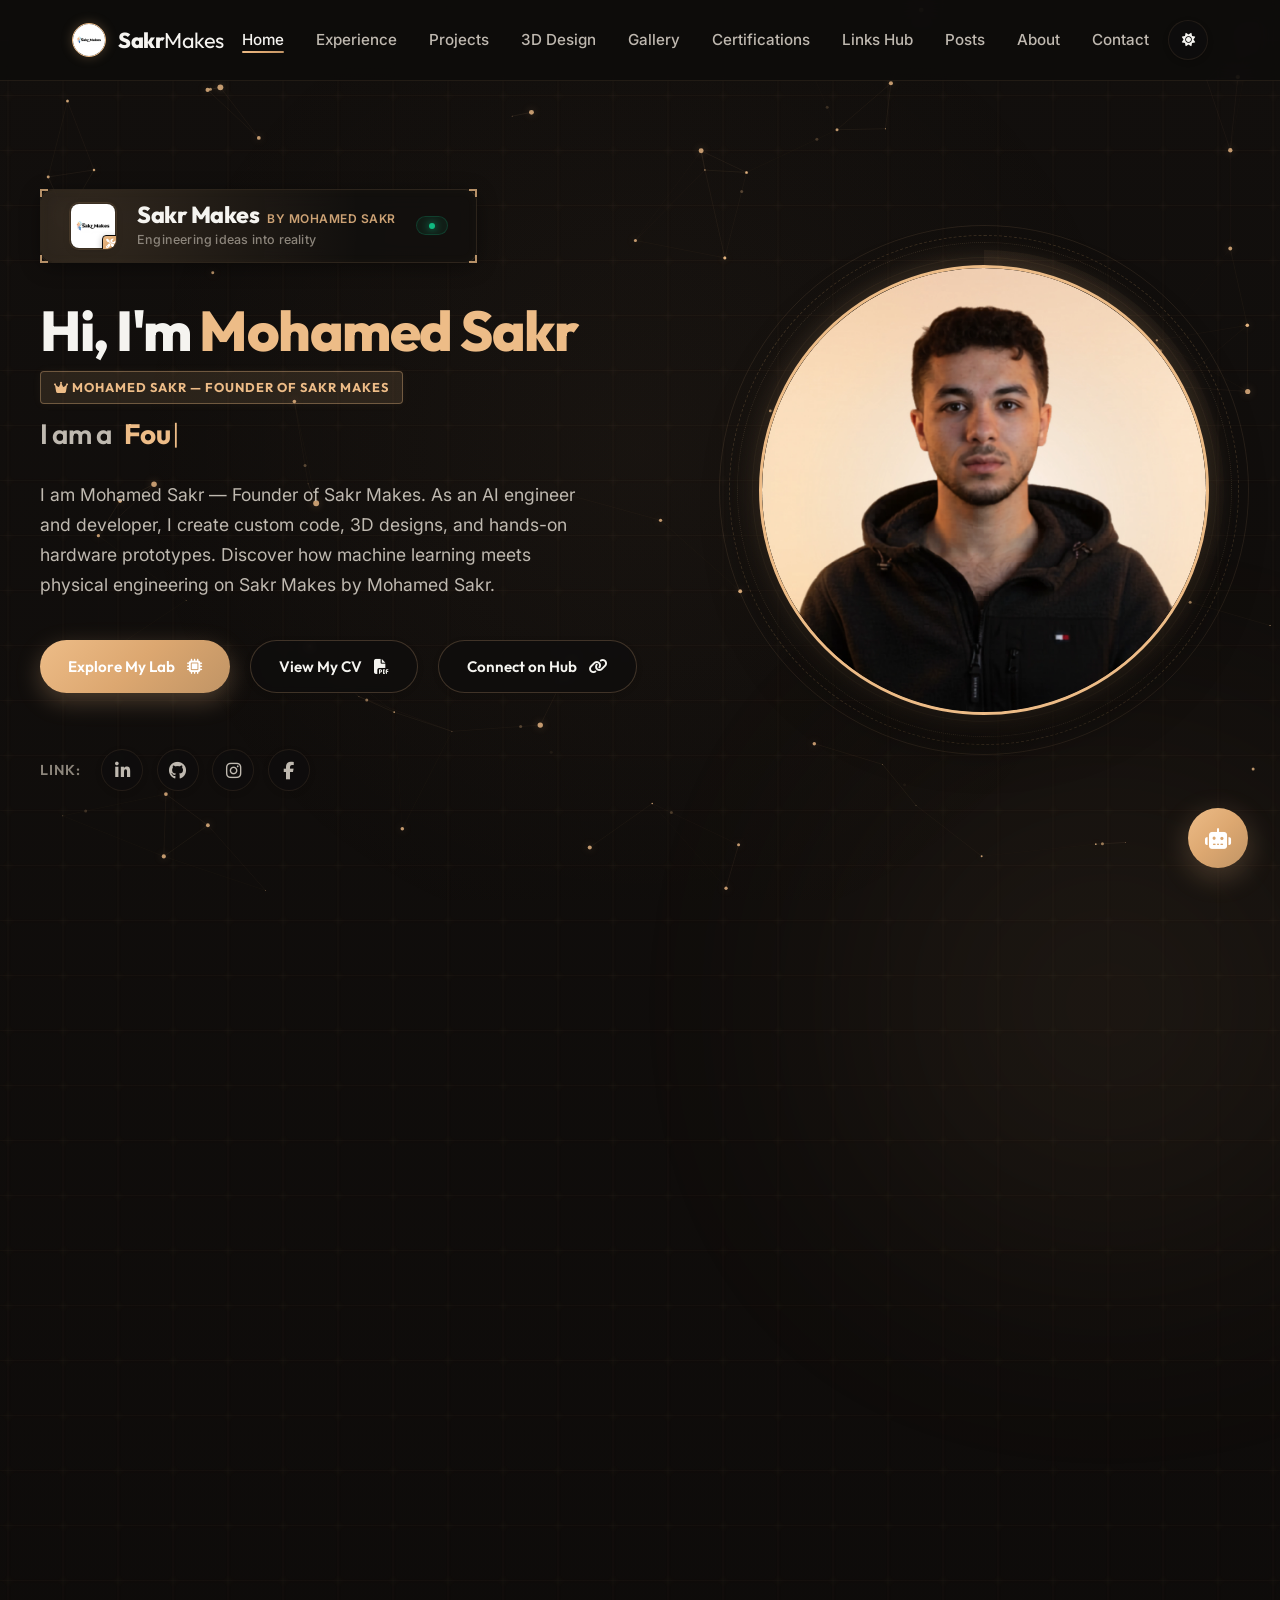
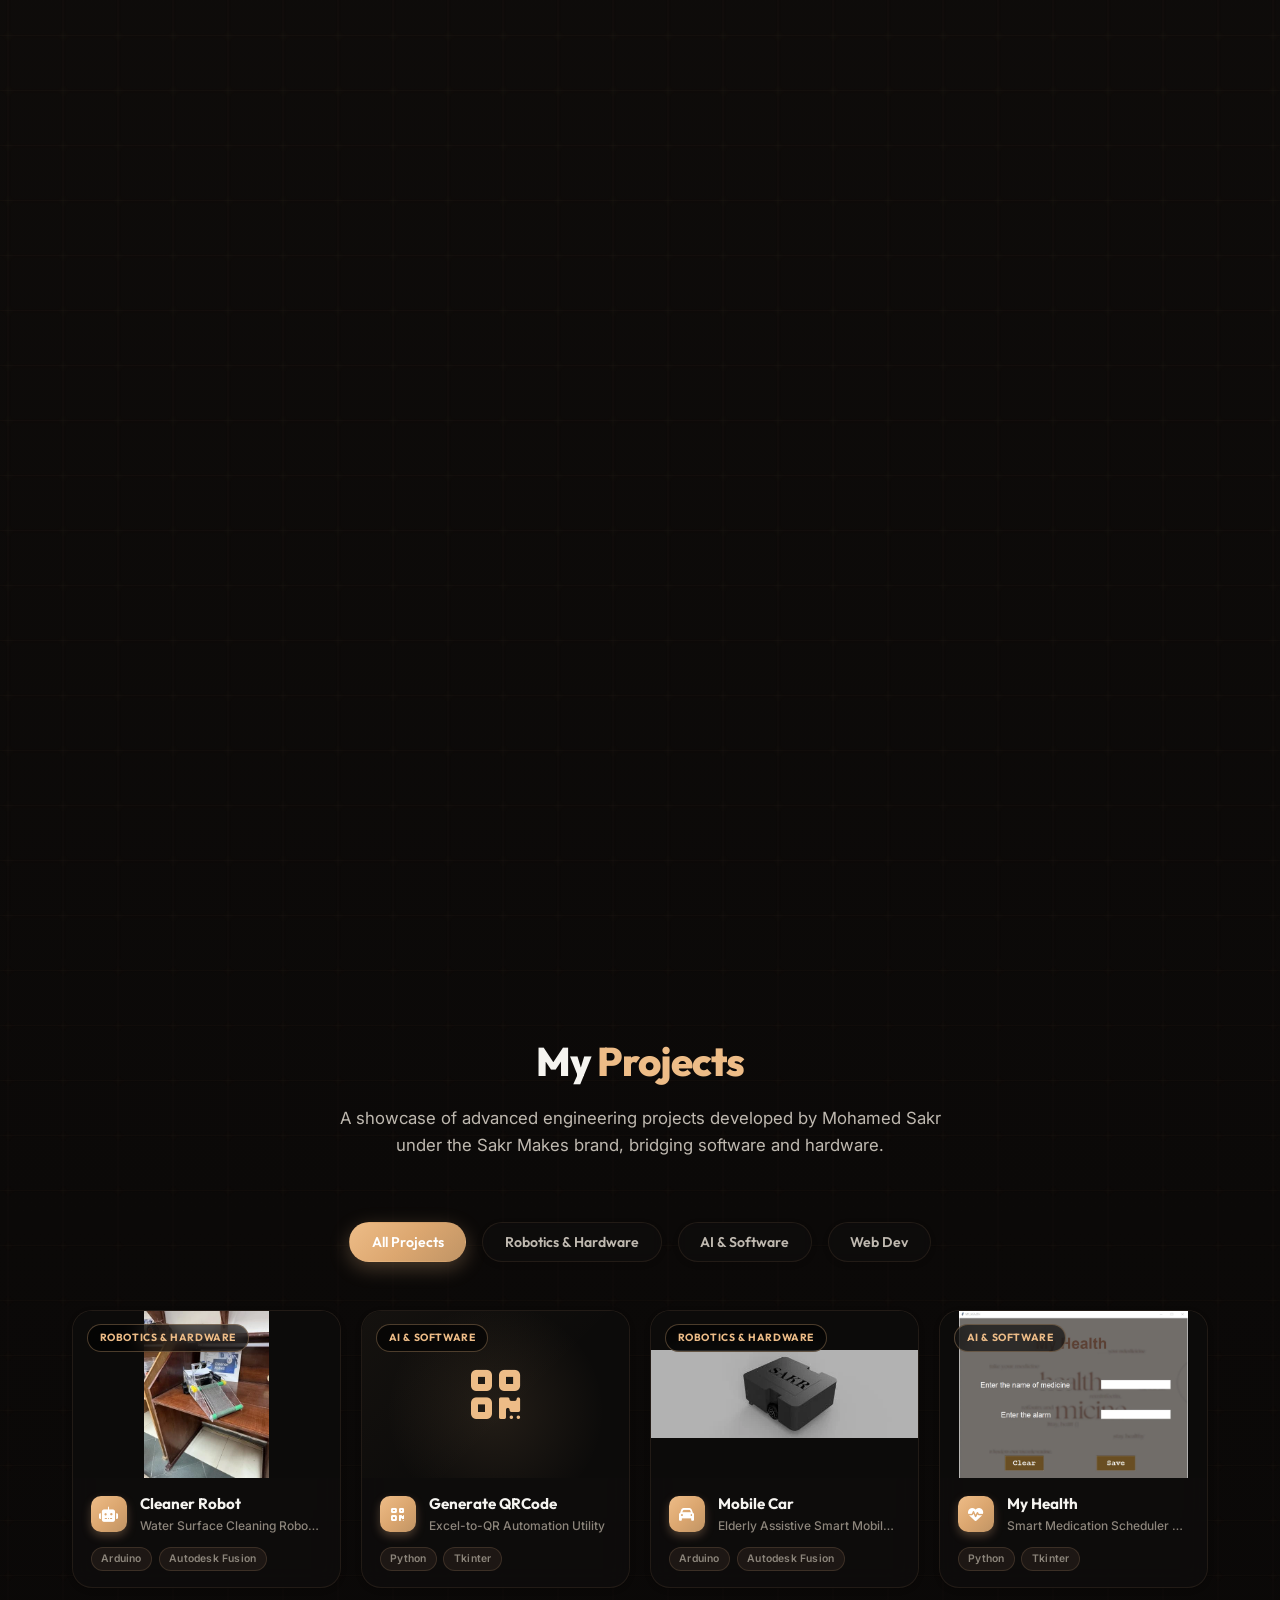
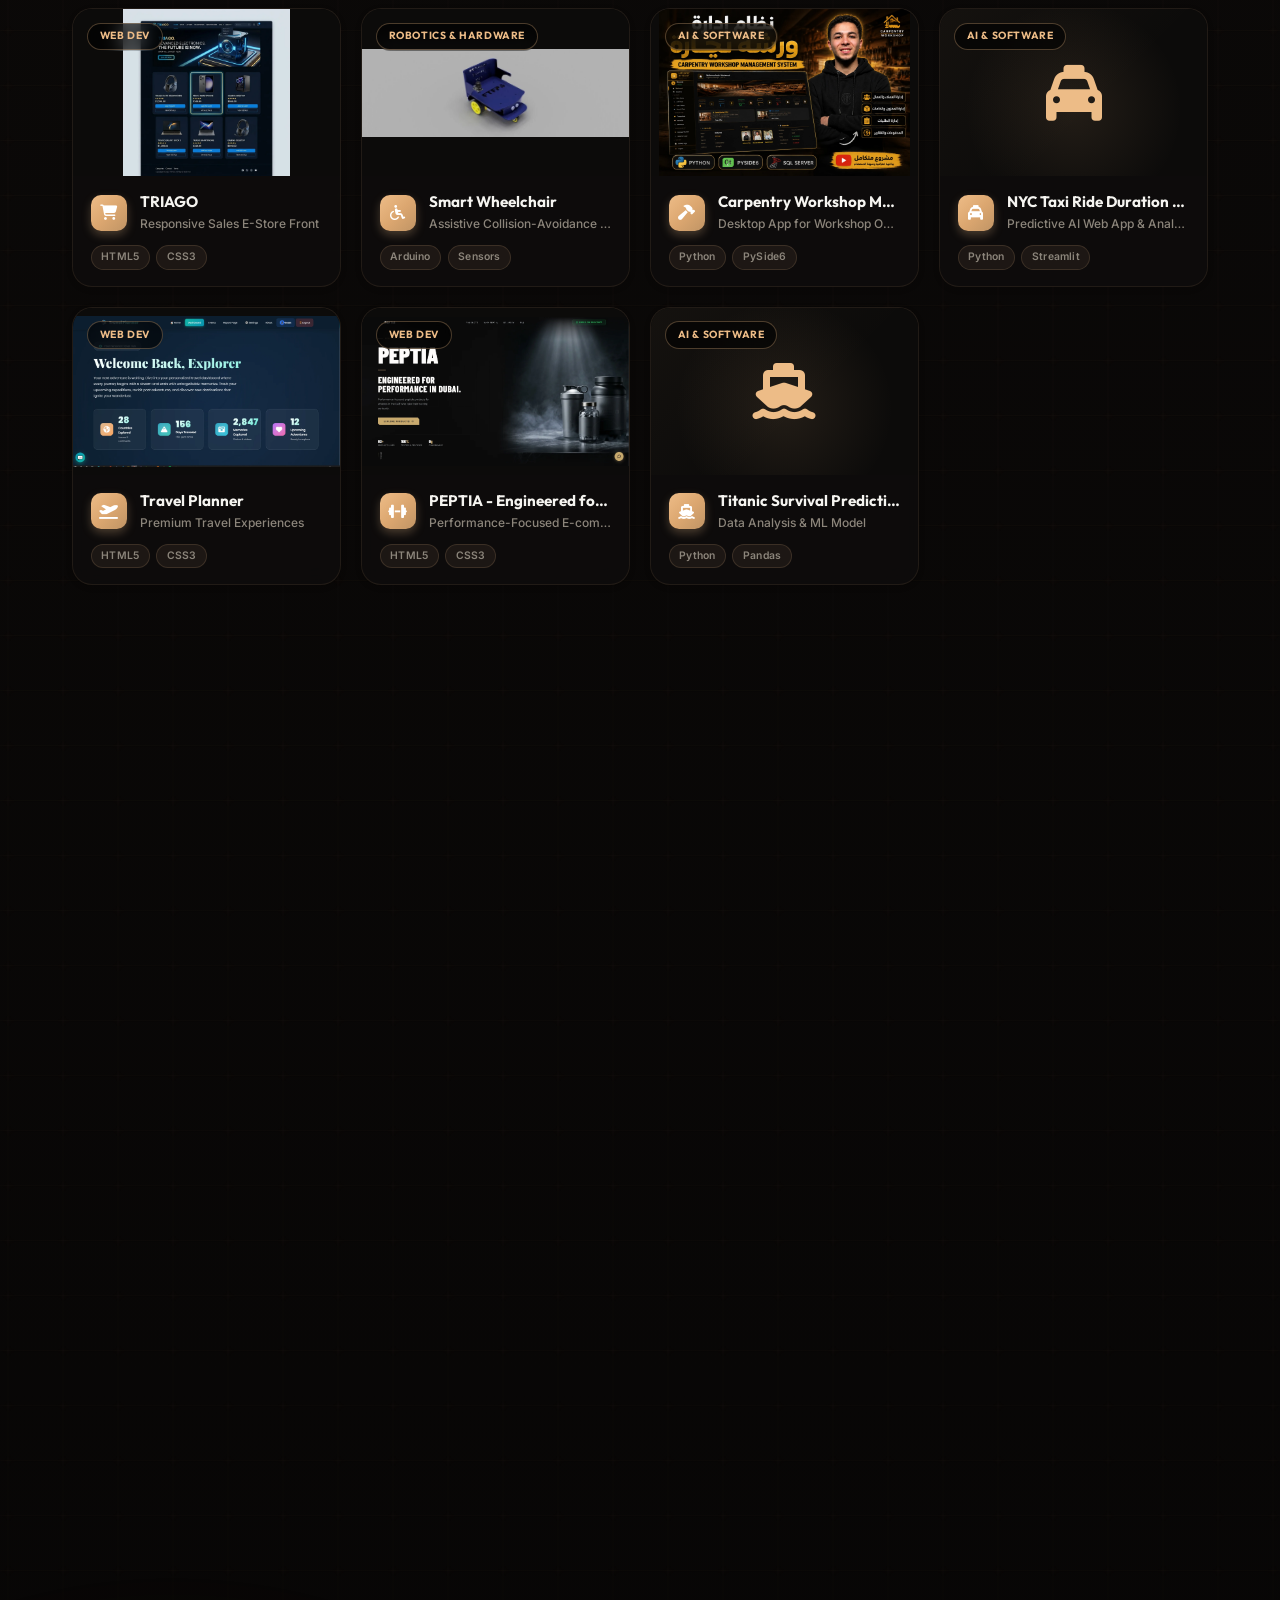
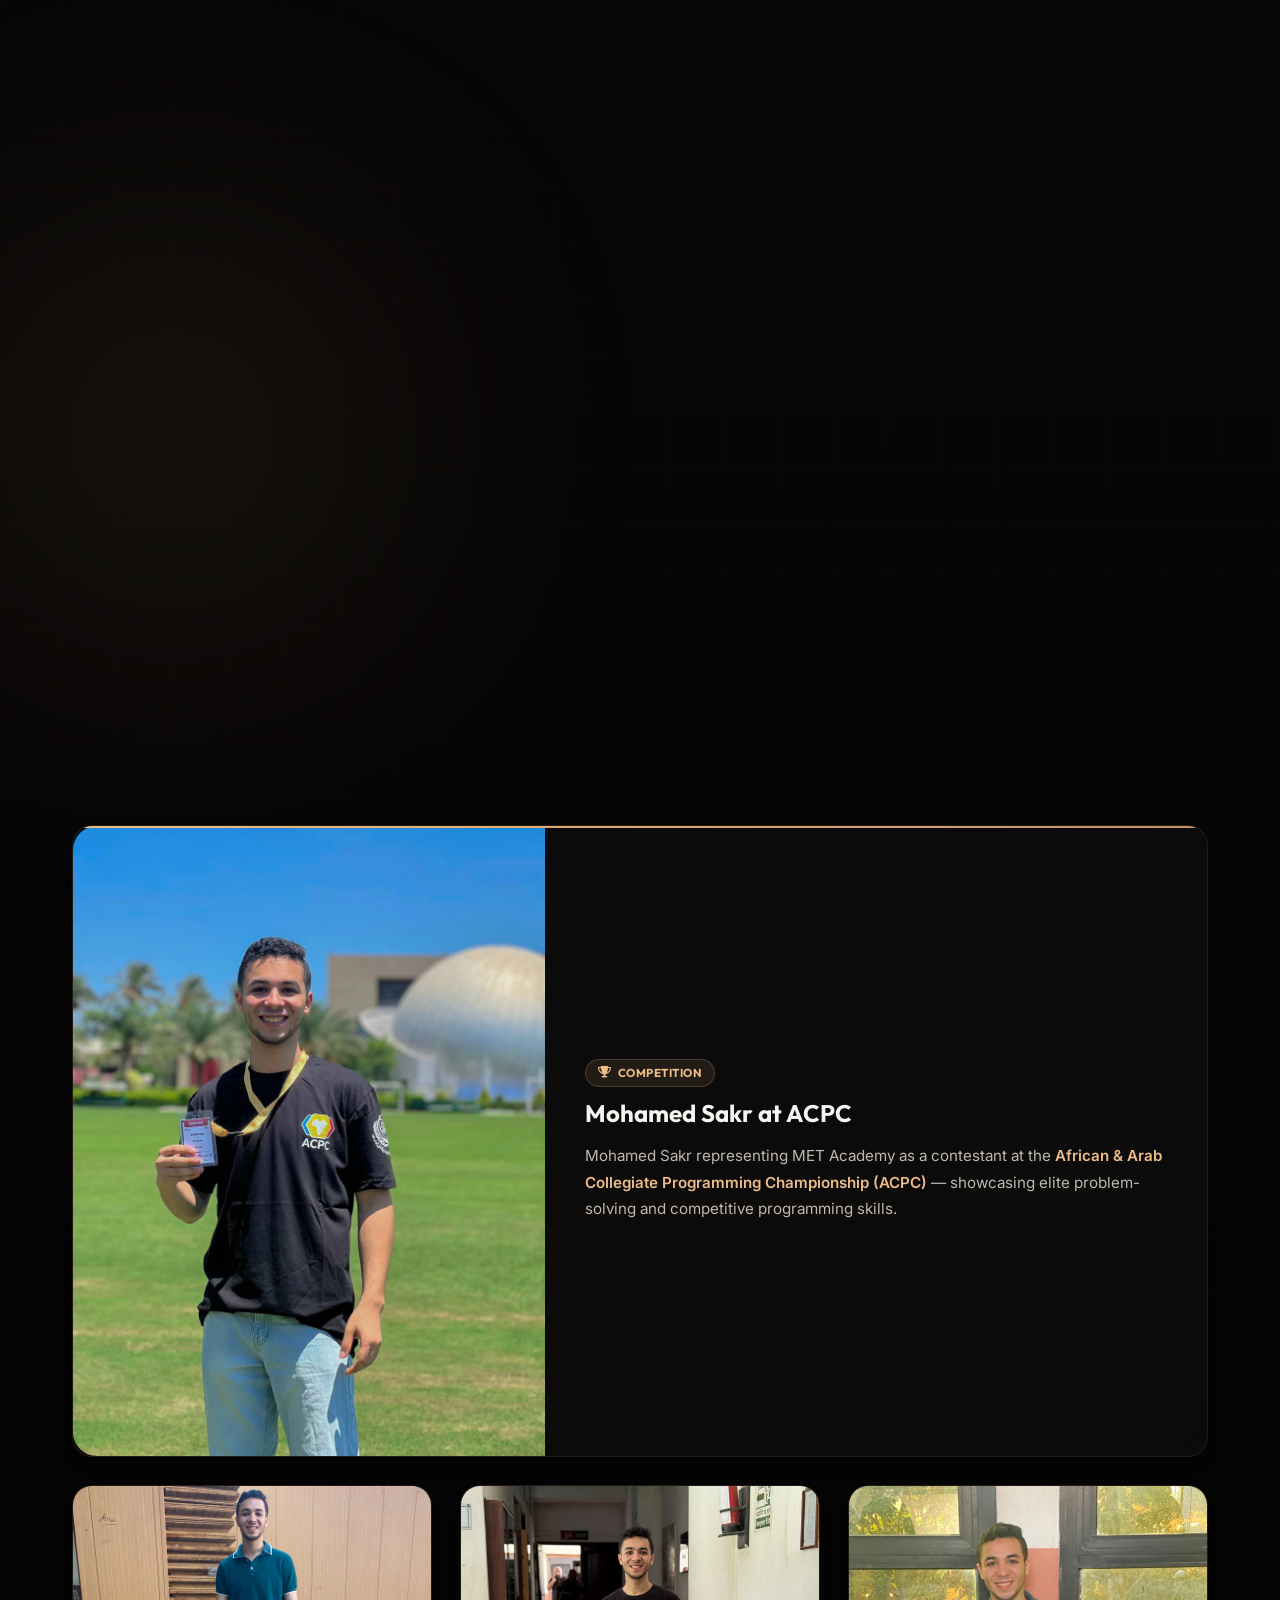
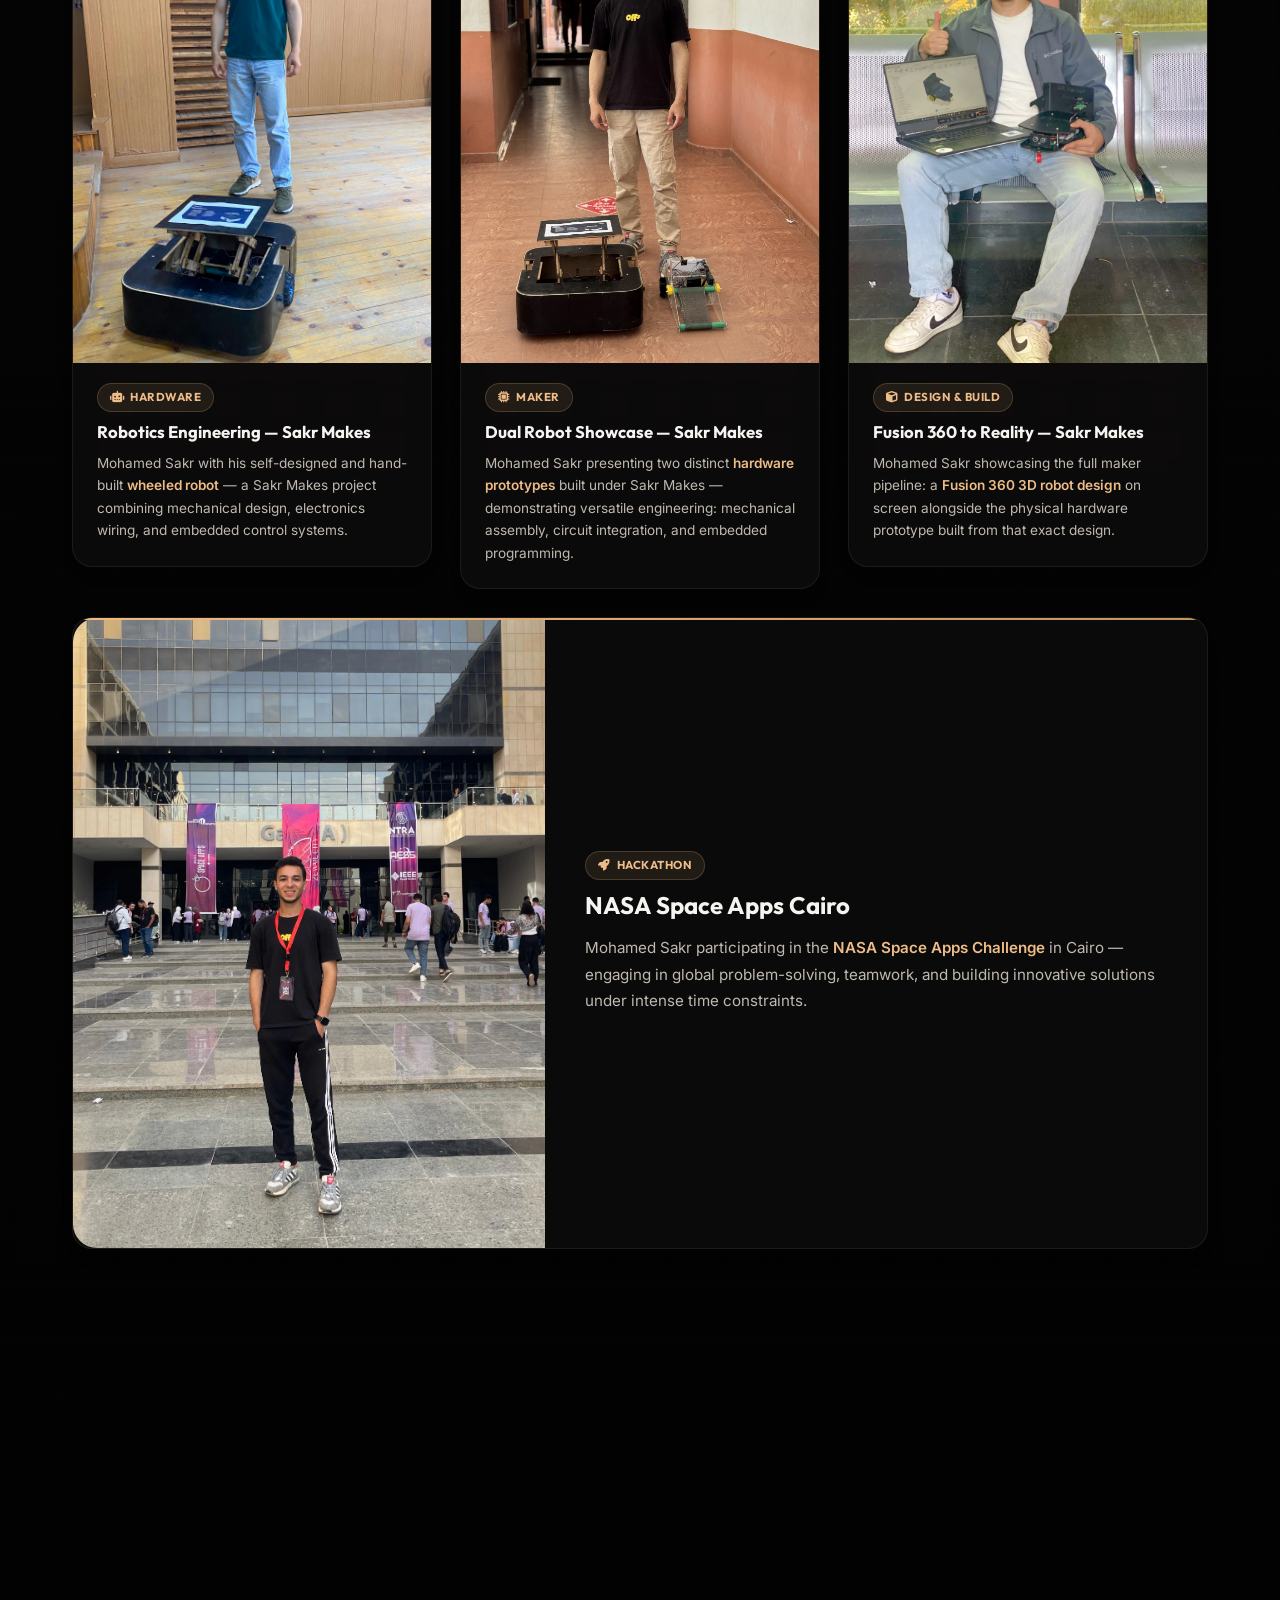
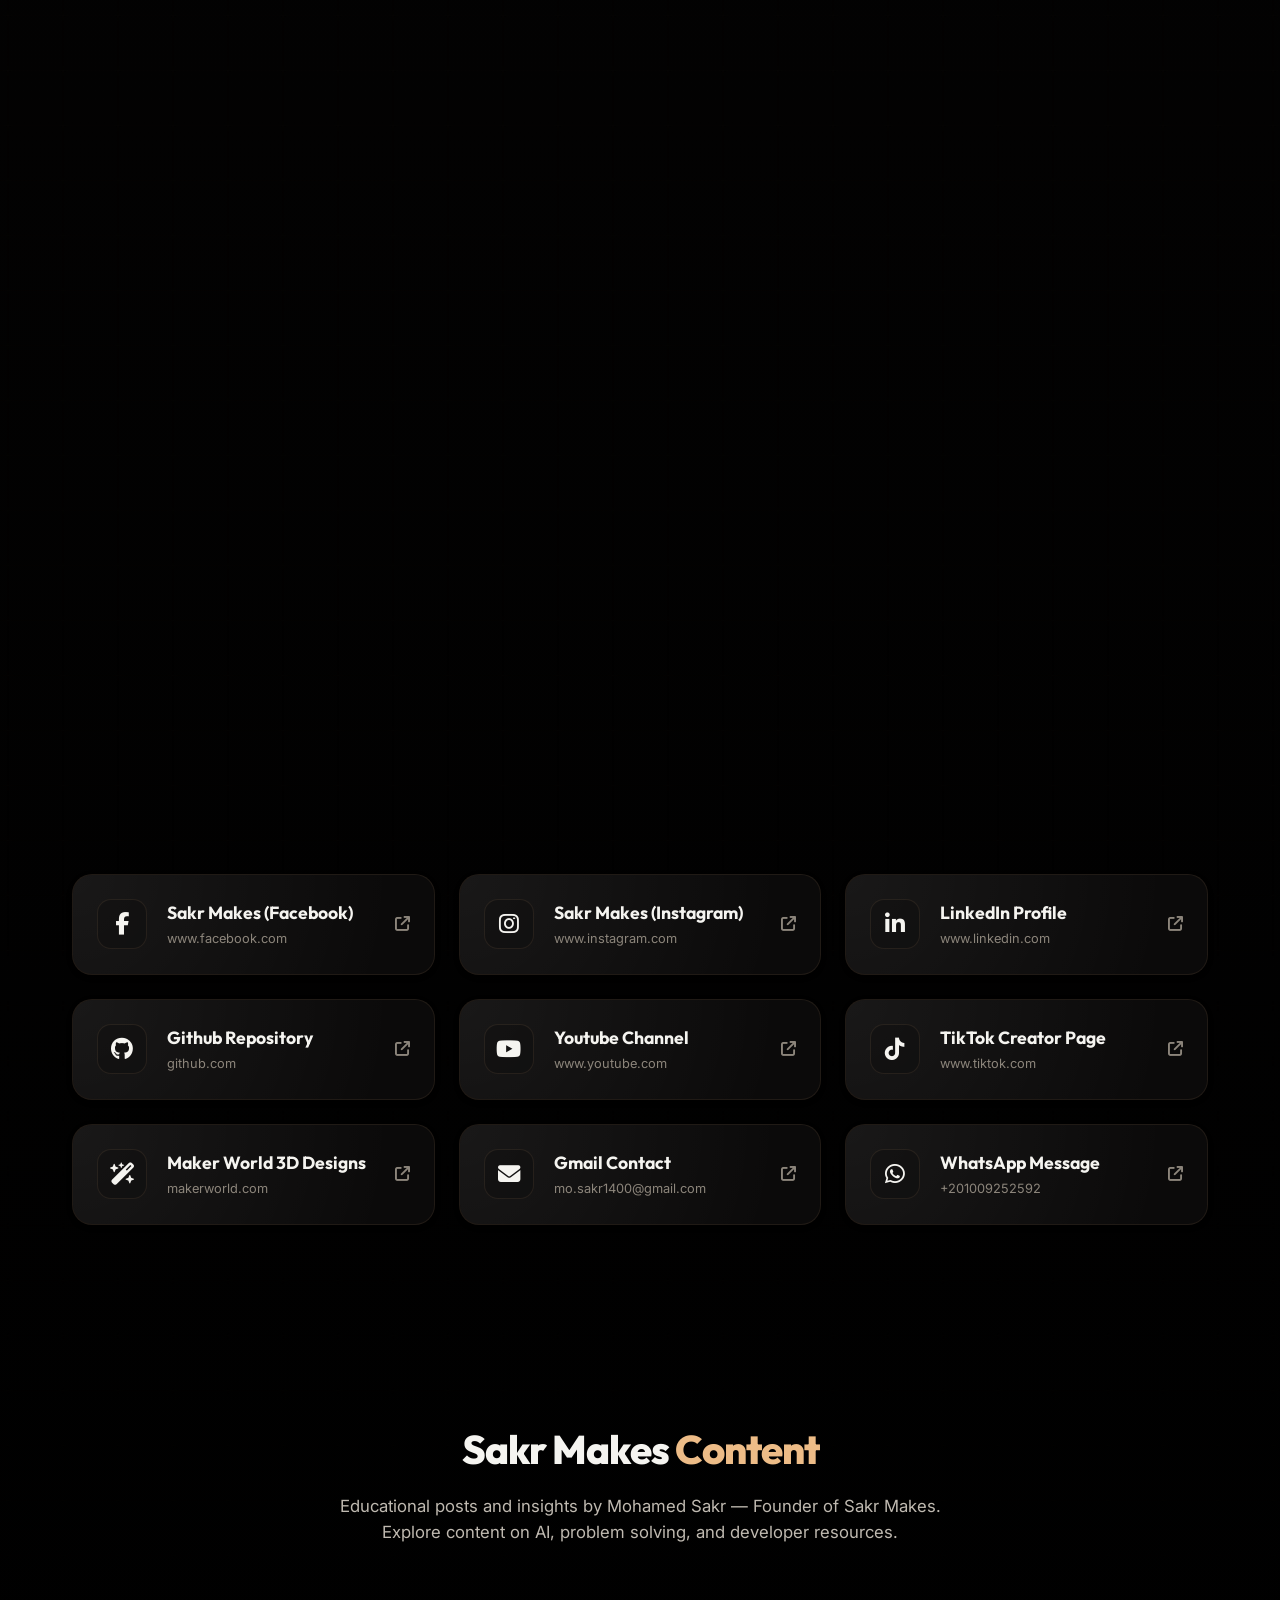
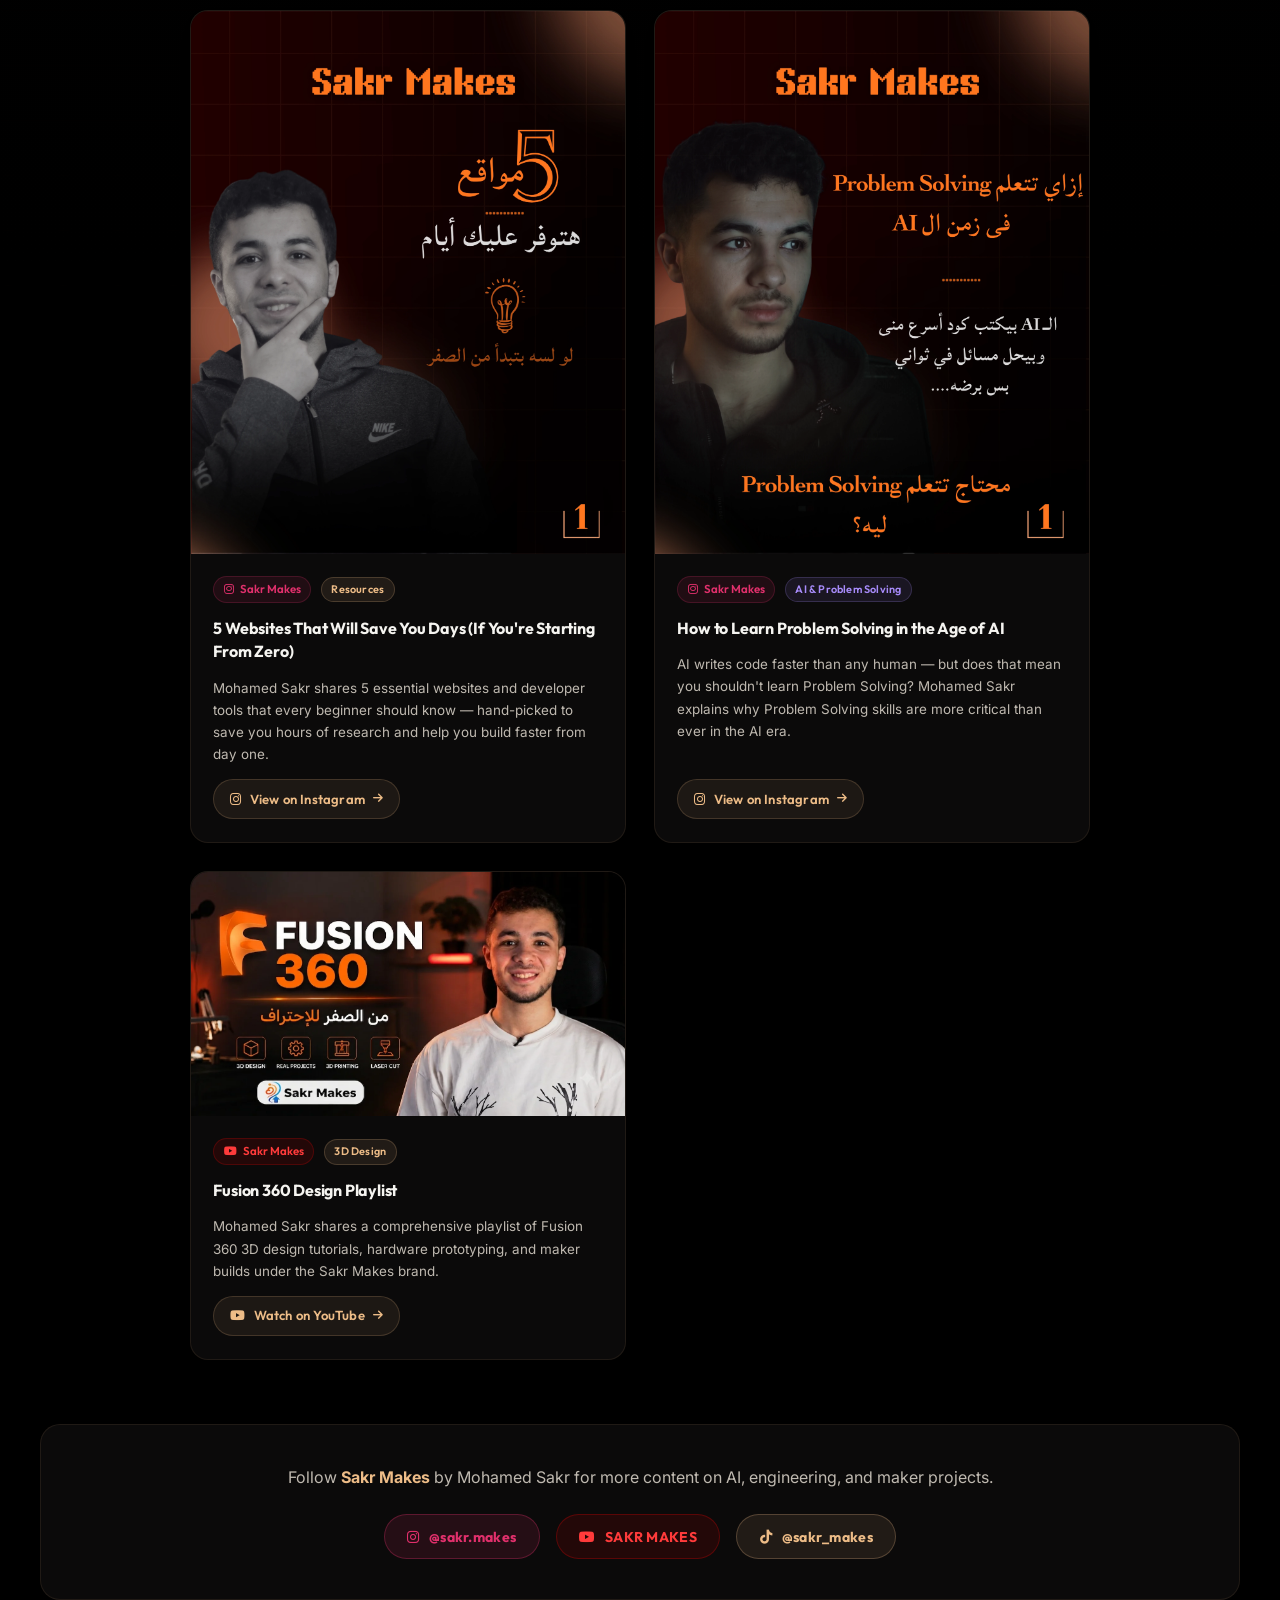
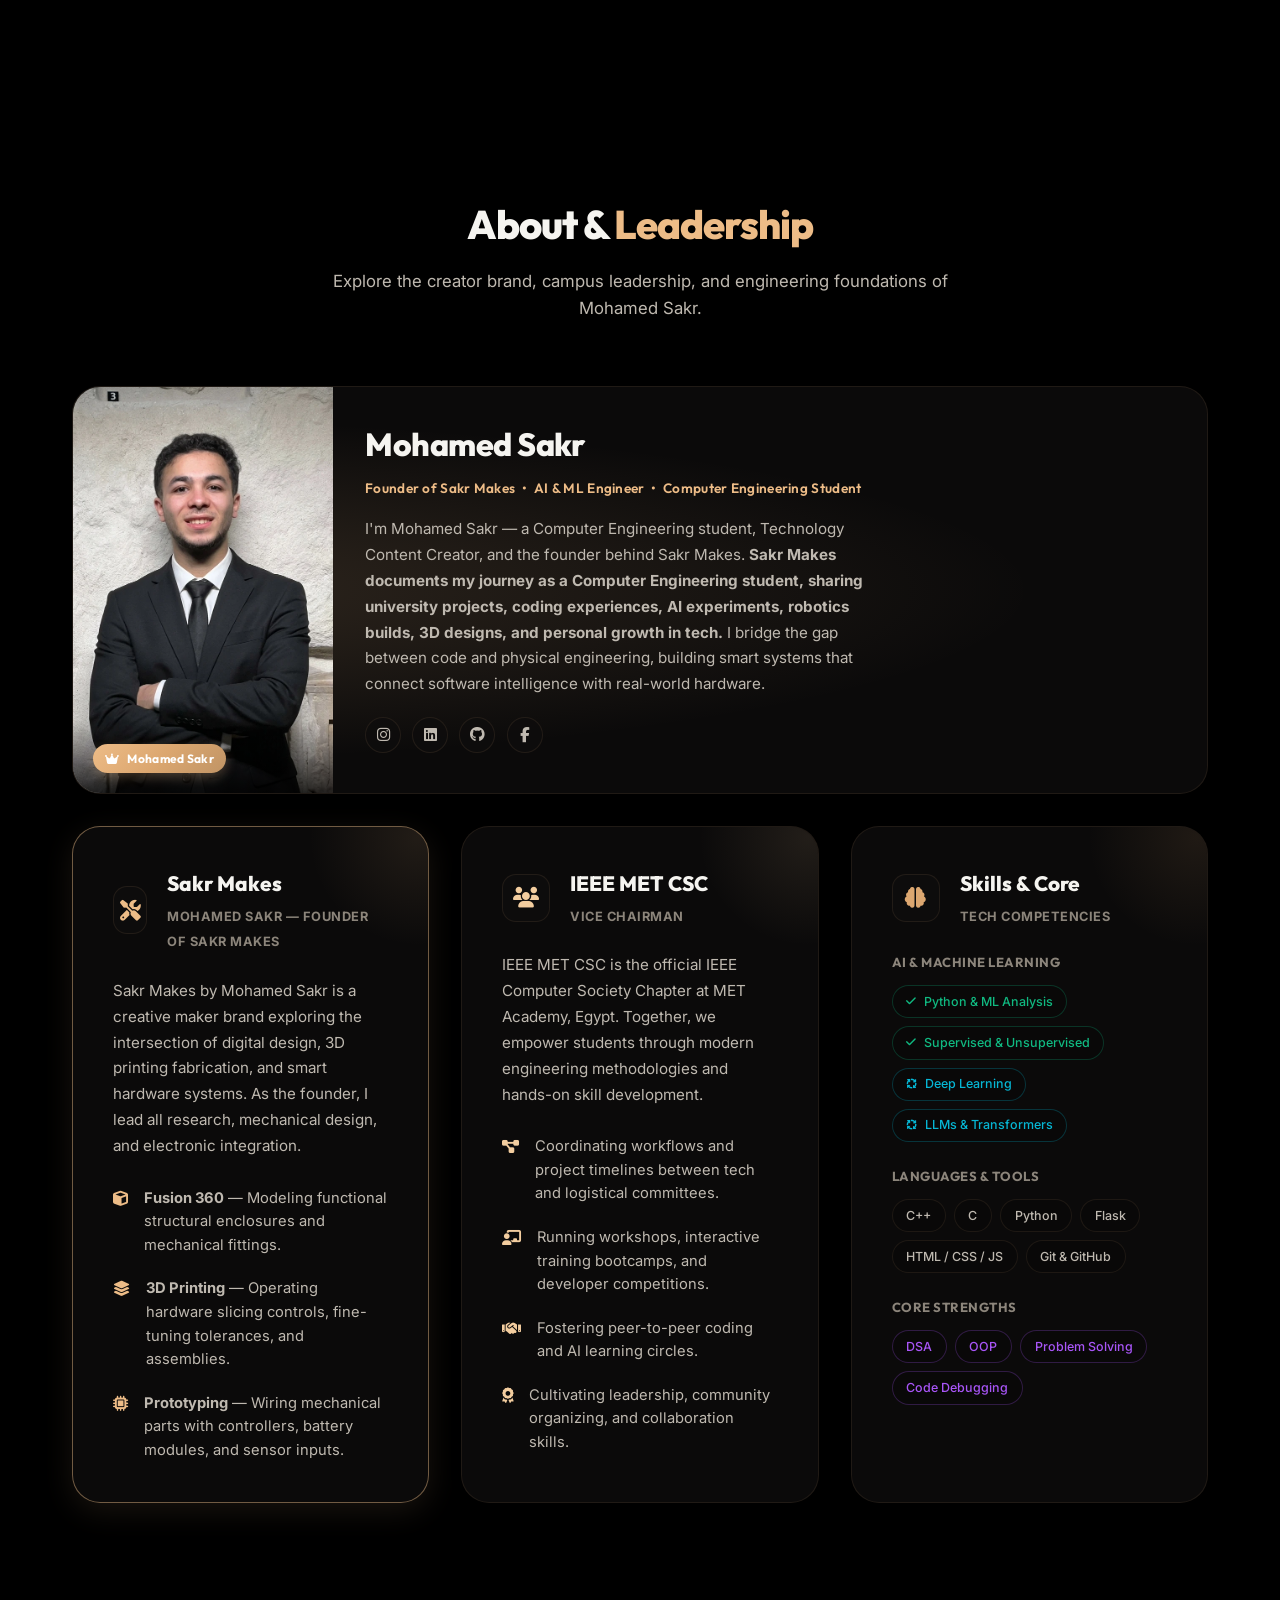
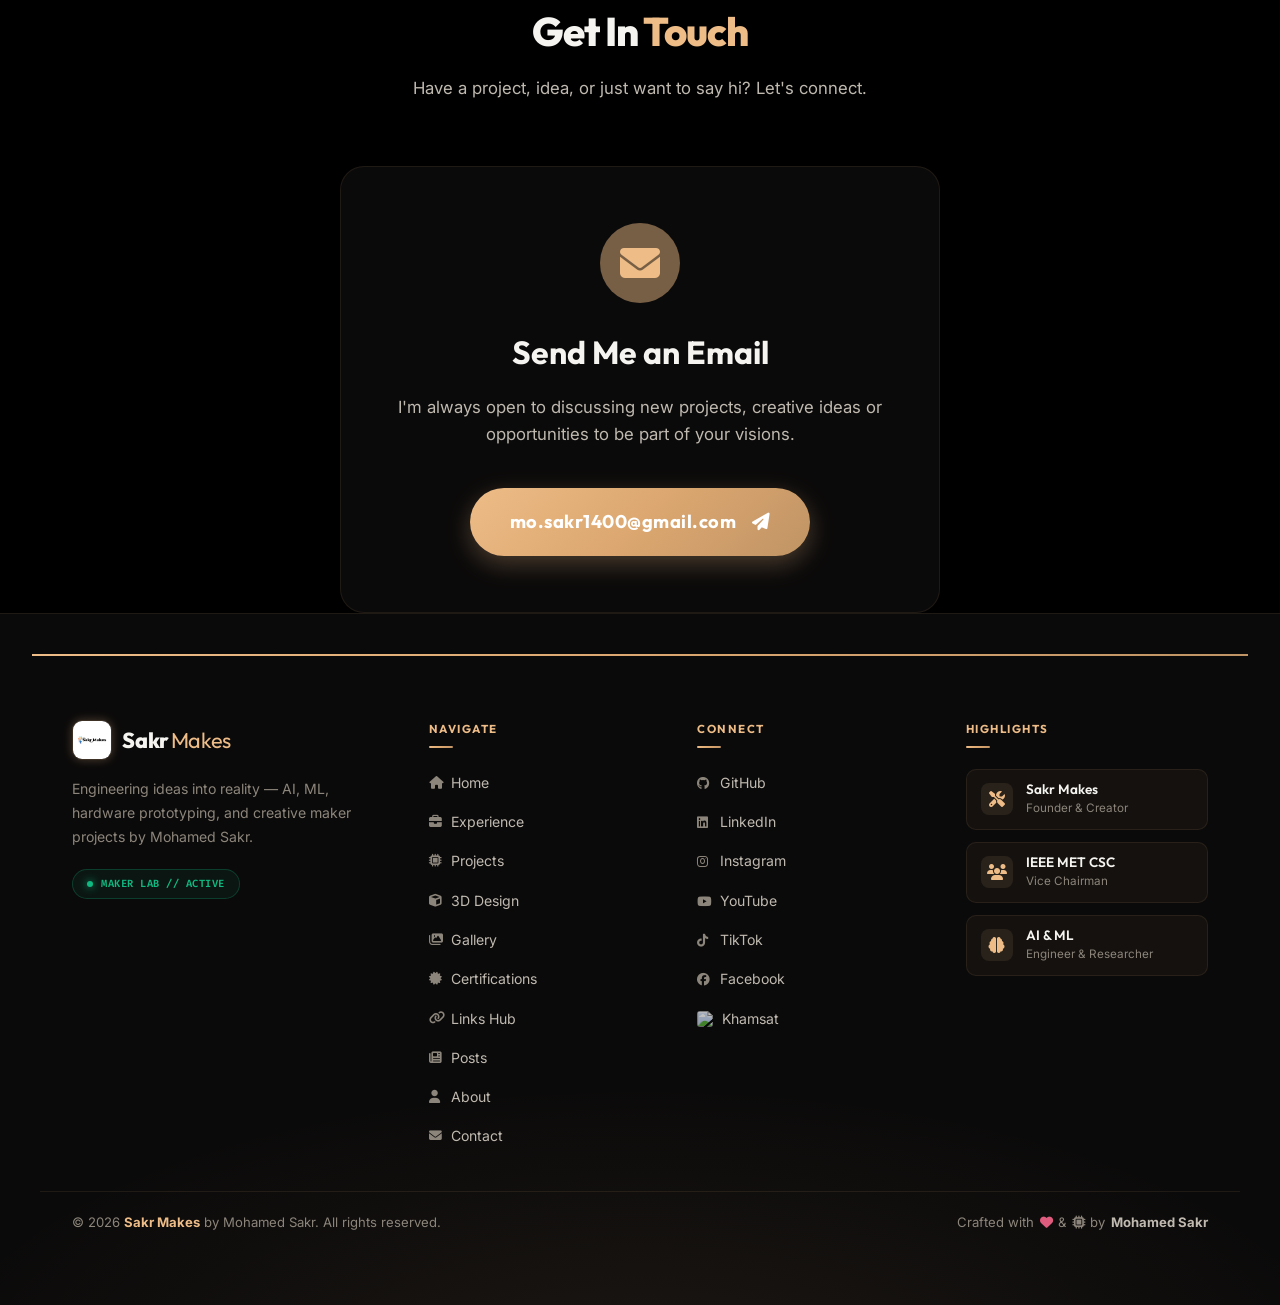
==== commit 6d737812: "feat: implement global styling, chatbot integration, and automated utility scripts for the project d" ====
--- a/index.html
+++ b/index.html
@@ -222,11 +222,13 @@
     href="https://fonts.googleapis.com/css2?family=Inter:wght@300;400;500;600;700&family=Outfit:wght@300;400;500;600;700;800&family=Fira+Code:wght@400;500&display=swap"
     rel="stylesheet">
   <!-- FontAwesome Icons -->
+  <link rel="preload" href="https://cdnjs.cloudflare.com/ajax/libs/font-awesome/6.4.0/css/all.min.css" as="style">
   <link rel="stylesheet" href="https://cdnjs.cloudflare.com/ajax/libs/font-awesome/6.4.0/css/all.min.css"
     integrity="sha512-iecdLmaskl7CVkqkXNQ/ZH/XLlvWZOJyj7Yy7tcenmpD1ypASozpmT/E0iPtmFIB46ZmdtAc9eNBvH0H/ZpiBw=="
     crossorigin="anonymous" referrerpolicy="no-referrer" />
   <!-- Custom CSS -->
-  <link rel="stylesheet" href="style.css">
+  <link rel="preload" href="style.min.css" as="style">
+  <link rel="stylesheet" href="style.min.css">
 </head>
 
 <body>
@@ -250,7 +252,7 @@
       </div>
 
       <div class="intro-logo-circle">
-        <img src="Logo.webp" alt="Sakr Makes Logo" class="intro-logo">
+        <img src="Logo.webp" width="200" height="200" alt="Sakr Makes Logo" class="intro-logo">
         <div class="intro-logo-shimmer"></div>
       </div>
     </div>
@@ -272,7 +274,7 @@
     <div class="header-container">
       <a href="#" class="logo">
         <div class="nav-logo-container">
-          <img src="Logo.webp" alt="Sakr Makes Brand Logo" class="nav-logo-img">
+          <img src="Logo.webp" width="200" height="200" alt="Sakr Makes Brand Logo" class="nav-logo-img">
         </div>
         <span class="logo-text">Sakr<span class="logo-main">Makes</span></span>
       </a>
@@ -318,7 +320,7 @@
             <div class="brand-corner brand-corner-br"></div>
             <div class="brand-content-wrap">
               <div class="brand-icon-new brand-logo-container">
-                <img src="Logo.webp" alt="Sakr Makes Logo" class="brand-logo-img">
+                <img src="Logo.webp" width="200" height="200" alt="Sakr Makes Logo" class="brand-logo-img">
                 <div class="brand-icon-sub"><i class="fa-solid fa-screwdriver-wrench"></i></div>
               </div>
               <div class="brand-details">
@@ -383,7 +385,7 @@
 
             <!-- Circular Profile Photo Container -->
             <div class="profile-circle-container">
-              <img src="Mohamed Sakr.webp" alt="Mohamed Sakr — Founder of Sakr Makes" class="profile-circle-img">
+              <img src="Mohamed Sakr.webp" width="400" height="400" alt="Mohamed Sakr — Founder of Sakr Makes" class="profile-circle-img">
             </div>
           </div>
         </div>
@@ -490,7 +492,7 @@
         <!-- Item 1: Gear -->
         <div class="threed-card bento-wide">
           <div class="threed-img-wrap">
-            <img src="3D1.webp" alt="Rack & Pinion Gear System" class="threed-img" loading="lazy">
+            <img src="3D1.webp" width="800" height="600" alt="Rack & Pinion Gear System" class="threed-img" loading="lazy">
             <div class="threed-overlay">
               <div class="threed-badge"><i class="fa-solid fa-gear"></i></div>
             </div>
@@ -504,7 +506,7 @@
         <!-- Item 2: Cleaner Robot -->
         <div class="threed-card bento-tall">
           <div class="threed-img-wrap">
-            <img src="3D2.webp" alt="Cleaner Robot Chassis" class="threed-img" loading="lazy">
+            <img src="3D2.webp" width="800" height="600" alt="Cleaner Robot Chassis" class="threed-img" loading="lazy">
             <div class="threed-overlay">
               <div class="threed-badge"><i class="fa-solid fa-robot"></i></div>
             </div>
@@ -518,7 +520,7 @@
         <!-- Item 3: Motor Pill Dispenser -->
         <div class="threed-card">
           <div class="threed-img-wrap">
-            <img src="3D3.webp" alt="Motor Pill Dispenser" class="threed-img" loading="lazy">
+            <img src="3D3.webp" width="800" height="600" alt="Motor Pill Dispenser" class="threed-img" loading="lazy">
             <div class="threed-overlay">
               <div class="threed-badge"><i class="fa-solid fa-pills"></i></div>
             </div>
@@ -532,7 +534,7 @@
         <!-- Item 4: Blood Refrigerator -->
         <div class="threed-card">
           <div class="threed-img-wrap">
-            <img src="3D4.webp" alt="Blood Refrigerator" class="threed-img" loading="lazy">
+            <img src="3D4.webp" width="800" height="600" alt="Blood Refrigerator" class="threed-img" loading="lazy">
             <div class="threed-overlay">
               <div class="threed-badge"><i class="fa-solid fa-temperature-snow"></i></div>
             </div>
@@ -546,9 +548,9 @@
         <!-- Item 5: Drone Prototype -->
         <div class="threed-card bento-wide">
           <div class="threed-img-wrap" style="display: flex;">
-            <img src="Drnone.webp" alt="Drone Frame" class="threed-img" style="width: 33.33%;" loading="lazy">
-            <img src="Drnone1.webp" alt="Drone Assembly" class="threed-img" style="width: 33.33%; border-left: 1px solid rgba(255,255,255,0.1); border-right: 1px solid rgba(255,255,255,0.1);" loading="lazy">
-            <img src="Drnone2.webp" alt="Drone Mechanics" class="threed-img" style="width: 33.33%;" loading="lazy">
+            <img src="Drnone.webp" width="800" height="600" alt="Drone Frame" class="threed-img" style="width: 33.33%;" loading="lazy">
+            <img src="Drnone1.webp" width="800" height="600" alt="Drone Assembly" class="threed-img" style="width: 33.33%; border-left: 1px solid rgba(255,255,255,0.1); border-right: 1px solid rgba(255,255,255,0.1);" loading="lazy">
+            <img src="Drnone2.webp" width="800" height="600" alt="Drone Mechanics" class="threed-img" style="width: 33.33%;" loading="lazy">
             <div class="threed-overlay">
               <div class="threed-badge"><i class="fa-solid fa-helicopter"></i></div>
             </div>
@@ -576,7 +578,7 @@
           <meta itemprop="keywords" content="Mohamed Sakr ACPC, Mohamed Sakr competition, Mohamed Sakr programming contest, Sakr Makes">
           <div class="gallery-img-wrap">
             <img
-              src="persnal2.webp"
+              src="persnal2.webp" width="800" height="600"
               alt="Mohamed Sakr at ACPC — African and Arab Collegiate Programming Championship contestant, Sakr Makes Founder"
               class="gallery-img"
               loading="lazy"
@@ -605,7 +607,7 @@
           <meta itemprop="keywords" content="Mohamed Sakr robotics, Mohamed Sakr robot, Sakr Makes robotics, Mohamed Sakr hardware engineering">
           <div class="gallery-img-wrap">
             <img
-              src="Persnal3.webp"
+              src="Persnal3.webp" width="800" height="600"
               alt="Mohamed Sakr with his self-built wheeled robot — Sakr Makes robotics and hardware engineering project"
               class="gallery-img"
               loading="lazy"
@@ -634,7 +636,7 @@
           <meta itemprop="keywords" content="Mohamed Sakr maker, Mohamed Sakr engineer, Sakr Makes projects, Mohamed Sakr 3D printing, Mohamed Sakr prototyping">
           <div class="gallery-img-wrap">
             <img
-              src="Persnal4.webp"
+              src="Persnal4.webp" width="800" height="600"
               alt="Mohamed Sakr showcasing two robot prototypes he built — Sakr Makes hardware engineering and maker projects"
               class="gallery-img"
               loading="lazy"
@@ -663,7 +665,7 @@
           <meta itemprop="keywords" content="Mohamed Sakr Fusion 360, Mohamed Sakr 3D design, Sakr Makes design, Mohamed Sakr laptop, Mohamed Sakr build">
           <div class="gallery-img-wrap">
             <img
-              src="Persnal5.webp"
+              src="Persnal5.webp" width="800" height="600"
               alt="Mohamed Sakr holding laptop with Fusion 360 robot design and physical prototype — Sakr Makes engineering and maker project"
               class="gallery-img"
               loading="lazy"
@@ -692,7 +694,7 @@
           <meta itemprop="keywords" content="Mohamed Sakr NASA, Mohamed Sakr Space Apps, Mohamed Sakr hackathon, NASA Space Apps Cairo">
           <div class="gallery-img-wrap">
             <img
-              src="Persnal6.webp"
+              src="Persnal6.webp" width="800" height="600"
               alt="Mohamed Sakr at the NASA Space Apps Cairo Competition"
               class="gallery-img"
               loading="lazy"
@@ -776,7 +778,7 @@
             <meta itemprop="publisher" content="Sakr Makes">
             <a href="https://www.instagram.com/p/DWhTC6UDKUD/?igsh=ajJwd2ZzNW1uM2R4" target="_blank" rel="noopener noreferrer" class="post-img-link" aria-label="View post on Instagram">
               <div class="post-img-wrapper">
-                <img src="1.webp" alt="Mohamed Sakr Sakr Makes post — 5 websites that will save you days if you are starting from zero" class="post-img" loading="lazy" itemprop="image">
+                <img src="1.webp" width="800" height="450" alt="Mohamed Sakr Sakr Makes post — 5 websites that will save you days if you are starting from zero" class="post-img" loading="lazy" itemprop="image">
                 <div class="post-img-overlay">
                   <div class="post-platform-badge">
                     <i class="fa-brands fa-instagram"></i> Instagram
@@ -809,7 +811,7 @@
             <meta itemprop="publisher" content="Sakr Makes">
             <a href="https://www.instagram.com/p/DXpQiFojMND/?igsh=MTI0cWRtd2o0ZWNuYw==" target="_blank" rel="noopener noreferrer" class="post-img-link" aria-label="View post on Instagram">
               <div class="post-img-wrapper">
-                <img src="2.webp" alt="Mohamed Sakr Sakr Makes post — How to learn Problem Solving in the AI era" class="post-img" loading="lazy" itemprop="image">
+                <img src="2.webp" width="800" height="450" alt="Mohamed Sakr Sakr Makes post — How to learn Problem Solving in the AI era" class="post-img" loading="lazy" itemprop="image">
                 <div class="post-img-overlay">
                   <div class="post-platform-badge">
                     <i class="fa-brands fa-instagram"></i> Instagram
@@ -842,7 +844,7 @@
             <meta itemprop="publisher" content="Sakr Makes">
             <a href="https://www.youtube.com/watch?v=UtmpBTK_-9s&list=PLb9mubSa3Ru4" target="_blank" rel="noopener noreferrer" class="post-img-link" aria-label="View video on YouTube">
               <div class="post-img-wrapper" style="aspect-ratio: 16 / 9;">
-                <img src="Fusion360.webp" alt="Mohamed Sakr Sakr Makes post — Fusion 360 3D Design Tutorials" class="post-img" loading="lazy" itemprop="image">
+                <img src="Fusion360.webp" width="800" height="450" alt="Mohamed Sakr Sakr Makes post — Fusion 360 3D Design Tutorials" class="post-img" loading="lazy" itemprop="image">
                 <div class="post-img-overlay">
                   <div class="post-platform-badge" style="background: rgba(255, 0, 0, 0.9);">
                     <i class="fa-brands fa-youtube"></i> YouTube
@@ -902,7 +904,7 @@
         <div class="about-personal-banner">
           <div class="about-personal-glow"></div>
           <div class="about-personal-photo-wrap">
-            <img src="Personal.webp" alt="Mohamed Sakr — Founder of Sakr Makes, professional photo" class="about-personal-img" loading="lazy">
+            <img src="Personal.webp" width="400" height="400" alt="Mohamed Sakr — Founder of Sakr Makes, professional photo" class="about-personal-img" loading="lazy">
             <div class="about-personal-photo-overlay">
               <div class="personal-photo-badge">
                 <i class="fa-solid fa-crown"></i>
@@ -1068,7 +1070,7 @@
       <!-- ── Brand Column ── -->
       <div class="footer-col footer-brand">
         <a href="#" class="footer-logo">
-          <img src="Logo.webp" alt="Sakr Makes Logo" class="footer-logo-img">
+          <img src="Logo.webp" width="200" height="200" alt="Sakr Makes Logo" class="footer-logo-img">
           <span class="footer-logo-text">Sakr<span class="footer-logo-accent">Makes</span></span>
         </a>
         <p class="footer-brand-desc">
@@ -1117,7 +1119,7 @@
           <li><a href="https://www.facebook.com/sakr.makes" target="_blank" rel="noopener" class="footer-nav-link"><i
                 class="fa-brands fa-facebook"></i> Facebook</a></li>
           <li><a href="https://khamsat.com/user/mohamed_sakr_ai" target="_blank" rel="noopener" class="footer-nav-link khamsat-link">
-                <img src="https://khamsat.com/favicon.ico" alt="Khamsat Logo" class="khamsat-logo-img"> Khamsat</a></li>
+                <img src="https://khamsat.com/favicon.ico" width="32" height="32" alt="Khamsat Logo" class="khamsat-logo-img"> Khamsat</a></li>
         </ul>
       </div>
 
@@ -1208,10 +1210,10 @@
   </script>
 
   <!-- Custom JS -->
-  <script src="script.js"></script>
+  <script defer src="script.min.js"></script>
 
   <!-- AI Chatbot -->
-  <script src="chatbot.js"></script>
+  <script defer src="chatbot.min.js"></script>
 
   <!-- Vercel Analytics -->
   <script defer src="/_vercel/insights/script.js"></script>
--- a/style.min.css
+++ b/style.min.css
@@ -0,0 +1 @@
+:root{--font-heading:'Outfit',sans-serif;--font-body:'Inter',sans-serif;--transition-fast:0.2s cubic-bezier(0.4, 0, 0.2, 1);--transition-normal:0.3s cubic-bezier(0.4, 0, 0.2, 1);--transition-slow:0.6s cubic-bezier(0.4, 0, 0.2, 1);--shadow-sm:0 2px 8px -1px rgba(0, 0, 0, 0.08),0 1px 3px -1px rgba(0, 0, 0, 0.03);--shadow-md:0 12px 20px -8px rgba(0, 0, 0, 0.12),0 4px 12px -2px rgba(0, 0, 0, 0.05);--shadow-lg:0 20px 32px -12px rgba(0, 0, 0, 0.2),0 8px 16px -4px rgba(0, 0, 0, 0.08);--bg-color:#0c0b0a;--bg-canvas:#060505;--bg-gradient:linear-gradient(to bottom, #120f0d 0%, #0b0908 20%, #050404 45%, #000000 70%, #000000 100%);--text-primary:#f5f4f0;--text-secondary:#bfb9b0;--text-muted:#8c857b;--glass-bg:rgba(15, 14, 13, 0.78);--glass-border:rgba(237, 188, 135, 0.09);--glass-border-hover:rgba(237, 188, 135, 0.22);--accent-color:#edbc87;--accent-secondary:#dca770;--accent-indigo:#c09465;--accent-pink:#f3cd9f;--accent-gradient:linear-gradient(135deg, #edbc87 0%, #dca770 50%, #c09465 100%);--accent-gradient-hover:linear-gradient(135deg, #f5d4a8 0%, #e2b37b 50%, #cca072 100%);--glow-color:rgba(237, 188, 135, 0.28);--glow-pink:rgba(243, 205, 159, 0.20);--glow-indigo:rgba(192, 148, 101, 0.24);--blob-opacity:0.16;--header-bg:rgba(13, 12, 11, 0.85);--card-hover-bg:rgba(22, 20, 18, 0.90);--grid-color:rgba(237, 188, 135, 0.045)}[data-theme=light]{--bg-color:#fdfcfa;--bg-canvas:#f7f5f0;--bg-gradient:linear-gradient(to bottom, #fdfcfa 0%, #f4f0e6 50%, #eae4d8 100%);--text-primary:#1f1b16;--text-secondary:#635b50;--text-muted:#968c7e;--glass-bg:rgba(255, 255, 255, 0.82);--glass-border:rgba(184, 133, 76, 0.14);--glass-border-hover:rgba(184, 133, 76, 0.24);--accent-color:#b8854c;--accent-secondary:#a0723e;--accent-indigo:#885c2c;--accent-pink:#d19f66;--accent-gradient:linear-gradient(135deg, #b8854c 0%, #9c6d36 50%, #805524 100%);--accent-gradient-hover:linear-gradient(135deg, #c59157 0%, #aa7a47 50%, #8d6132 100%);--glow-color:rgba(184, 133, 76, 0.16);--glow-pink:rgba(209, 159, 102, 0.10);--glow-indigo:rgba(136, 92, 44, 0.14);--blob-opacity:0.10;--header-bg:rgba(253, 252, 250, 0.92);--card-hover-bg:rgba(255, 255, 255, 0.97);--grid-color:rgba(184, 133, 76, 0.065)}*{margin:0;padding:0;box-sizing:border-box}html{font-size:16px;scroll-behavior:smooth;overflow-x:hidden;width:100%}body{font-family:var(--font-body);background:var(--bg-gradient);background-attachment:scroll;color:var(--text-primary);overflow-x:hidden;width:100%;line-height:1.6;transition:background var(--transition-normal),color var(--transition-normal);position:relative}::-webkit-scrollbar{width:10px}::-webkit-scrollbar-track{background:var(--bg-color)}::-webkit-scrollbar-thumb{background:var(--glass-border);border-radius:5px;border:2px solid var(--bg-color)}::-webkit-scrollbar-thumb:hover{background:var(--text-muted)}a{text-decoration:none;color:inherit;transition:color var(--transition-fast)}ul{list-style:none}button{border:none;background:0 0;cursor:pointer;font-family:inherit}img{max-width:100%;height:auto;display:block}#particle-canvas{position:fixed;top:0;left:0;width:100%;height:100%;z-index:-3;pointer-events:all;background-color:transparent;transition:background-color var(--transition-normal)}.grid-overlay{position:absolute;top:0;left:0;width:100%;height:100%;z-index:-2;pointer-events:none;background-image:linear-gradient(var(--grid-color) 1px,transparent 1px),linear-gradient(90deg,var(--grid-color) 1px,transparent 1px);background-size:55px 55px;background-position:center center;opacity:.7;transition:background-image var(--transition-normal);-webkit-mask-image:linear-gradient(to bottom,rgba(0,0,0,1) 0%,rgba(0,0,0,0.45) 40%,rgba(0,0,0,0) 80%);mask-image:linear-gradient(to bottom,rgba(0,0,0,1) 0%,rgba(0,0,0,0.45) 40%,rgba(0,0,0,0) 80%)}.grid-overlay::after{content:'';position:absolute;inset:0;background-image:linear-gradient(var(--grid-color) 2px,transparent 2px),linear-gradient(90deg,var(--grid-color) 2px,transparent 2px);background-size:55px 55px;background-position:center center;filter:blur(2.5px);opacity:.85}.blob{position:absolute;width:600px;height:600px;border-radius:50%;filter:blur(140px);z-index:-1;opacity:var(--blob-opacity);pointer-events:none;transition:opacity var(--transition-normal),background var(--transition-normal);animation:blob-float 20s infinite alternate}.blob-1{background:radial-gradient(circle,var(--accent-color) 0,transparent 70%);top:5%;right:-10%}.blob-2{background:radial-gradient(circle,var(--accent-pink) 0,transparent 70%);top:35%;left:-10%;animation-delay:-10s}@keyframes blob-float{0%{transform:translate(0,0) scale(1)}50%{transform:translate(50px,-30px) scale(1.1)}100%{transform:translate(-30px,50px) scale(.9)}}header{position:fixed;top:0;left:0;width:100%;z-index:100;background-color:var(--header-bg);backdrop-filter:blur(12px);-webkit-backdrop-filter:blur(12px);border-bottom:1px solid var(--glass-border);transition:background-color var(--transition-normal),border-color var(--transition-normal)}.header-container{max-width:1200px;margin:0 auto;padding:1.25rem 2rem;display:flex;justify-content:space-between;align-items:center}.logo{font-family:var(--font-heading);font-weight:800;font-size:1.5rem;letter-spacing:-.5px;display:flex;align-items:center;color:var(--text-primary)}.logo-accent{color:var(--accent-color);font-weight:700;margin:0 2px}.logo-main{font-weight:400;color:var(--text-primary)}nav ul{display:flex;gap:2rem}.nav-link{font-weight:500;font-size:.95rem;color:var(--text-secondary);position:relative;padding:.25rem 0}.nav-link.active,.nav-link:hover{color:var(--text-primary)}.nav-link::after{content:'';position:absolute;bottom:0;left:0;width:0;height:2px;background:var(--accent-gradient);transition:width var(--transition-normal);border-radius:2px}.nav-link.active::after,.nav-link:hover::after{width:100%}.theme-btn{width:40px;height:40px;border-radius:50%;background:var(--glass-bg);border:1px solid var(--glass-border);color:var(--text-primary);display:flex;align-items:center;justify-content:center;transition:all var(--transition-fast);box-shadow:var(--shadow-sm)}.theme-btn:hover{background:var(--card-hover-bg);border-color:var(--glass-border-hover);transform:translateY(-2px);box-shadow:0 4px 12px var(--glow-color)}.btn{display:inline-flex;align-items:center;gap:.75rem;padding:.85rem 1.75rem;border-radius:50px;font-weight:600;font-size:.95rem;transition:all var(--transition-normal);font-family:var(--font-heading)}.btn-primary{background:var(--accent-gradient);color:#fff;box-shadow:0 8px 24px var(--glow-color)}.btn-primary:hover{background:var(--accent-gradient-hover);transform:translateY(-3px);box-shadow:0 12px 30px var(--glow-color),0 0 15px var(--accent-secondary)}.btn-secondary{background:var(--glass-bg);border:1.5px solid var(--glass-border-hover);color:var(--text-primary);box-shadow:var(--shadow-sm);backdrop-filter:blur(4px)}.btn-secondary:hover{background:var(--card-hover-bg);border-color:var(--glass-border-hover);transform:translateY(-3px);box-shadow:var(--shadow-md)}.badge{display:inline-flex;align-items:center;gap:.5rem;padding:.4rem 1rem;background:var(--glass-bg);border:1px solid var(--glass-border);border-radius:50px;font-size:.8rem;font-weight:600;color:var(--text-secondary);margin-bottom:1.5rem;box-shadow:var(--shadow-sm)}.badge-dot{width:8px;height:8px;border-radius:50%;background-color:#10b981;box-shadow:0 0 10px #10b981;animation:pulse 2s infinite}@keyframes pulse{0%{transform:scale(.95);box-shadow:0 0 0 0 rgba(16,185,129,.7)}70%{transform:scale(1);box-shadow:0 0 0 8px rgba(16,185,129,0)}100%{transform:scale(.95);box-shadow:0 0 0 0 rgba(16,185,129,0)}}.hero-section{padding:10rem 2rem 5rem 2rem;min-height:100vh;display:flex;align-items:center}.brand-showcase-new{display:flex;align-items:center;position:relative;padding:.75rem 1.75rem;margin-bottom:2.25rem;width:fit-content;background:rgba(18,16,15,.65);border:1px solid rgba(237,188,135,.12);border-radius:12px;backdrop-filter:blur(10px);-webkit-backdrop-filter:blur(10px);transition:all var(--transition-normal);box-shadow:0 4px 20px rgba(0,0,0,.4),inset 0 0 12px rgba(237,188,135,.03)}.brand-showcase-new:hover{border-color:rgba(237,188,135,.35);box-shadow:0 6px 24px rgba(237,188,135,.08),0 0 15px rgba(237,188,135,.05),inset 0 0 15px rgba(237,188,135,.06);transform:translateY(-2px)}.brand-corner{position:absolute;width:8px;height:8px;border-color:var(--accent-color);border-style:solid;opacity:.75;transition:all var(--transition-normal)}.brand-showcase-new:hover .brand-corner{opacity:1;width:12px;height:12px}.brand-corner-tl{top:-1px;left:-1px;border-width:2px 0 0 2px}.brand-corner-tr{top:-1px;right:-1px;border-width:2px 2px 0 0}.brand-corner-bl{bottom:-1px;left:-1px;border-width:0 0 2px 2px}.brand-corner-br{bottom:-1px;right:-1px;border-width:0 2px 2px 0}.brand-logo-glow{position:absolute;inset:0;background:radial-gradient(circle at 10% 50%,rgba(237,188,135,.15) 0,transparent 70%);pointer-events:none;border-radius:12px}.brand-content-wrap{display:flex;align-items:center;gap:1.25rem;z-index:2;flex-wrap:wrap}.brand-icon-new{position:relative;width:48px;height:48px;border-radius:10px;background:rgba(0,0,0,.4);border:1px solid rgba(237,188,135,.2);color:var(--accent-color);display:flex;align-items:center;justify-content:center;font-size:1.3rem;box-shadow:var(--shadow-sm);transition:all var(--transition-normal)}.brand-icon-sub{position:absolute;bottom:-4px;right:-4px;width:18px;height:18px;border-radius:4px;background:var(--accent-gradient);border:1px solid var(--bg-color);color:#fff;display:flex;align-items:center;justify-content:center;font-size:.6rem;box-shadow:0 2px 6px rgba(0,0,0,.3)}.brand-showcase-new:hover .brand-icon-new{border-color:var(--accent-color);color:#fff;background:rgba(237,188,135,.15);transform:scale(1.05)}.brand-details{display:flex;flex-direction:column}.brand-header-row{display:flex;align-items:baseline;gap:.5rem}.brand-name-new{font-family:var(--font-heading);font-size:1.45rem;font-weight:800;letter-spacing:-.5px;color:var(--text-primary);line-height:1.1}.brand-by-new{font-size:.75rem;font-weight:600;color:var(--accent-color);text-transform:uppercase;letter-spacing:.5px;opacity:.85}.brand-tagline-new{font-size:.78rem;color:var(--text-muted);font-weight:500;letter-spacing:.2px;margin-top:.15rem}.brand-status{display:flex;align-items:center;gap:.5rem;padding:.35rem .75rem;background:rgba(16,185,129,.08);border:1px solid rgba(16,185,129,.2);border-radius:30px;margin-left:auto}.status-dot{width:6px;height:6px;background-color:#10b981;border-radius:50%;box-shadow:0 0 8px #10b981;animation:pulse-green 1.5s infinite}@keyframes pulse-green{0%{transform:scale(.8);opacity:.5}50%{transform:scale(1.2);opacity:1;box-shadow:0 0 12px #10b981}100%{transform:scale(.8);opacity:.5}}.status-text{font-family:'Fira Code',monospace;font-size:.68rem;font-weight:600;color:#10b981;letter-spacing:.5px}@media (max-width:768px){.brand-status{margin-left:0;width:100%;justify-content:center}}.hero-container{max-width:1200px;margin:0 auto;display:grid;grid-template-columns:1.1fr 0.9fr;gap:4rem;align-items:center;width:100%}.hero-content{display:flex;flex-direction:column;align-items:flex-start}.hero-title{font-family:var(--font-heading);font-weight:800;font-size:3.5rem;line-height:1.15;margin-bottom:.5rem;letter-spacing:-1.5px}.name-gradient{color:var(--accent-color);position:relative;display:inline-block}.hero-subtitle{font-family:var(--font-heading);font-weight:600;font-size:1.75rem;color:var(--text-secondary);margin-bottom:1.5rem;letter-spacing:-.5px;display:flex;align-items:center}#typing-text{color:var(--accent-color);margin-left:.5rem;font-weight:700}.cursor{animation:blink .75s step-end infinite;color:var(--accent-color);font-weight:300;margin-left:2px}@keyframes blink{from,to{color:transparent}50%{color:var(--accent-color)}}.hero-description{font-size:1.1rem;color:var(--text-secondary);margin-bottom:2.5rem;max-width:550px;line-height:1.7}.cta-buttons{display:flex;gap:1.25rem;margin-bottom:3.5rem;flex-wrap:wrap}.social-bar{display:flex;align-items:center;gap:1.25rem}.social-bar-label{font-family:var(--font-heading);font-weight:600;font-size:.9rem;color:var(--text-muted);text-transform:uppercase;letter-spacing:1px}.social-icons{display:flex;gap:.85rem}.social-icon-btn{width:42px;height:42px;border-radius:50%;background:var(--glass-bg);border:1px solid var(--glass-border);color:var(--text-secondary);display:flex;align-items:center;justify-content:center;font-size:1.1rem;transition:all var(--transition-fast);box-shadow:var(--shadow-sm);backdrop-filter:blur(4px)}.social-icon-btn:hover{color:#fff;background:var(--accent-gradient);border-color:transparent;transform:translateY(-3px) scale(1.05);box-shadow:0 8px 16px var(--glow-color)}.hero-graphic{display:flex;justify-content:center;align-items:center;order:0}.profile-circle-wrapper{position:relative;display:flex;justify-content:center;align-items:center;width:100%;max-width:540px;height:540px;perspective:1200px;animation:profile-float 7s ease-in-out infinite}.hud-ring{position:absolute;top:50%;left:50%;width:var(--size);height:var(--size);margin-top:calc(var(--size)/ -2);margin-left:calc(var(--size)/ -2);border-radius:50%;pointer-events:none;z-index:1}.hud-ring-outer{--size:530px;border:1px solid rgba(237,188,135,.1);animation:hud-orbit-rotate 25s linear infinite}.hud-ring-ticks{--size:510px;border:1.5px dashed rgba(237,188,135,.18);animation:hud-orbit-rotate-reverse 15s linear infinite}.hud-ring-dashed{--size:495px;border:1px dotted rgba(243,205,159,.14);animation:hud-orbit-rotate 20s linear infinite}.hud-ring-scan{--size:480px;background:conic-gradient(from 0deg,rgba(237,188,135,.08),transparent 45%);opacity:.75;animation:hud-orbit-rotate 6s linear infinite}.hud-ring-grid{--size:465px;border:1.2px solid rgba(237,188,135,.05);background:radial-gradient(circle,transparent 40%,rgba(237,188,135,.02) 100%)}@keyframes hud-orbit-rotate{0%{transform:rotate(0)}100%{transform:rotate(360deg)}}@keyframes hud-orbit-rotate-reverse{0%{transform:rotate(360deg)}100%{transform:rotate(0)}}.profile-circle-glow{position:absolute;top:50%;left:50%;--size:450px;width:var(--size);height:var(--size);margin-top:calc(var(--size)/ -2);margin-left:calc(var(--size)/ -2);background:radial-gradient(circle,rgba(237,188,135,.12) 0,transparent 70%);filter:blur(25px);z-index:-1;pointer-events:none}.profile-circle-container,.profile-img-container-large{position:absolute;top:50%;left:50%;--size:450px;width:var(--size);height:var(--size);margin-top:calc(var(--size)/ -2);margin-left:calc(var(--size)/ -2);border-radius:50%;overflow:hidden;z-index:2;border:3.5px solid var(--accent-color);background:0 0;box-shadow:0 20px 50px rgba(0,0,0,.55),0 0 30px rgba(237,188,135,.28);transform-style:preserve-3d;transition:all var(--transition-normal)}.profile-circle-container:hover,.profile-img-container-large:hover{box-shadow:0 25px 55px rgba(0,0,0,.55),0 0 45px rgba(237,188,135,.18)}@keyframes profile-float{0%,100%{transform:translateY(0)}50%{transform:translateY(-10px)}}.profile-circle-img,.profile-img-large{width:100%;height:100%;object-fit:cover;border-radius:50%;transition:transform var(--transition-slow)}.profile-circle-container:hover .profile-circle-img,.profile-img-container-large:hover .profile-img-large{transform:scale(1.06)}.floating-tech-tag{position:absolute;bottom:60px;left:30px;background:var(--glass-bg);border:1px solid var(--glass-border);border-radius:50px;padding:.55rem 1.15rem;display:flex;align-items:center;gap:.5rem;font-size:.82rem;font-weight:600;color:var(--text-primary);box-shadow:var(--shadow-md),0 4px 15px rgba(237,188,135,.12);z-index:3;backdrop-filter:blur(8px);-webkit-backdrop-filter:blur(8px);animation:tag-float-alt 7s ease-in-out infinite alternate}@keyframes tag-float-alt{0%{transform:translate(0,0)}100%{transform:translate(8px,-12px)}}.floating-tech-tag i{color:var(--accent-color);font-size:.9rem}.hero-subtitle{display:flex;flex-direction:column;align-items:flex-start;gap:.5rem;margin-bottom:1.5rem}.subtitle-badge{font-size:.8rem;font-weight:700;text-transform:uppercase;letter-spacing:1px;background:rgba(237,188,135,.12);border:1px solid rgba(237,188,135,.35);color:var(--accent-color);padding:.3rem .8rem;border-radius:4px;display:inline-block;box-shadow:0 0 10px rgba(237,188,135,.05)}.subtitle-role{font-size:1.75rem;color:var(--text-secondary)}@media (min-width:992px) and (max-width:1200px){.profile-circle-wrapper{max-width:460px;height:460px}.hud-ring-outer{--size:450px}.hud-ring-ticks{--size:435px}.hud-ring-dashed{--size:420px}.hud-ring-scan{--size:405px}.hud-ring-grid{--size:390px}.profile-circle-container,.profile-circle-glow,.profile-img-container-large{--size:375px}}@media (max-width:991px){.hero-container{grid-template-columns:1fr;gap:3rem}.hero-graphic{order:-1}}@media (max-width:600px){.profile-circle-wrapper{max-width:340px;height:340px}.hud-ring-outer{--size:330px}.hud-ring-ticks{--size:315px}.hud-ring-dashed{--size:300px}.hud-ring-scan{--size:285px}.hud-ring-grid{--size:270px}.profile-circle-container,.profile-img-container-large{--size:255px}.profile-circle-glow{--size:255px}}.section-header{text-align:center;max-width:650px;margin:0 auto 4rem auto}.section-title{font-family:var(--font-heading);font-size:2.5rem;font-weight:800;letter-spacing:-1px;margin-bottom:.75rem}.accent-text{color:var(--accent-color)}.section-subtitle{color:var(--text-secondary);font-size:1.05rem}.links-section{padding:6rem 2rem;max-width:1200px;margin:0 auto}.links-grid{display:grid;grid-template-columns:repeat(auto-fill,minmax(280px,1fr));gap:1.5rem;min-height:200px}.loading-spinner{grid-column:1/-1;display:flex;flex-direction:column;align-items:center;justify-content:center;gap:1rem;color:var(--text-secondary);font-size:1.1rem;padding:4rem 0}.link-card{position:relative;background:var(--glass-bg);border:1px solid var(--glass-border);border-radius:20px;padding:1.5rem;display:flex;align-items:center;gap:1.25rem;box-shadow:var(--shadow-sm);backdrop-filter:blur(12px);-webkit-backdrop-filter:blur(12px);transition:all var(--transition-normal);overflow:hidden}.link-card::before{content:'';position:absolute;top:0;left:0;width:100%;height:100%;background:radial-gradient(800px circle at var(--mouse-x,0) var(--mouse-y,0),rgba(255,255,255,.06),transparent 40%);z-index:1;pointer-events:none}.link-card-glow{position:absolute;top:0;left:0;width:4px;height:100%;background:var(--accent-gradient);opacity:0;transition:opacity var(--transition-fast)}.link-icon-wrapper{width:50px;height:50px;border-radius:14px;background:rgba(0,0,0,.15);border:1px solid var(--glass-border);color:var(--text-primary);display:flex;align-items:center;justify-content:center;font-size:1.4rem;transition:all var(--transition-normal);z-index:2}[data-theme=light] .link-icon-wrapper{background:rgba(0,0,0,.03)}.link-card-info{flex:1;display:flex;flex-direction:column;z-index:2}.link-card-title{font-family:var(--font-heading);font-weight:700;font-size:1.1rem;margin-bottom:.15rem;color:var(--text-primary);transition:color var(--transition-fast)}.link-card-url{font-size:.8rem;color:var(--text-muted);white-space:nowrap;overflow:hidden;text-overflow:ellipsis;max-width:180px}.link-arrow{font-size:.95rem;color:var(--text-muted);transition:all var(--transition-normal);z-index:2}.link-card:hover{background:var(--card-hover-bg);border-color:var(--glass-border-hover);transform:translateY(-5px);box-shadow:var(--shadow-md)}.link-card:hover .link-card-glow{opacity:1}.link-card:hover .link-icon-wrapper{transform:scale(1.08) rotate(5deg);background:var(--card-platform-color,var(--accent-gradient));color:#fff;border-color:transparent;box-shadow:0 6px 15px var(--card-platform-glow,var(--glow-color))}.link-card:hover .link-card-title{color:var(--card-platform-color,var(--accent-color))}.link-card:hover .link-arrow{color:var(--card-platform-color,var(--accent-color));transform:translateX(4px) scale(1.1)}.projects-section{padding:6rem 2rem;max-width:1200px;margin:0 auto}.projects-filter{display:flex;justify-content:center;align-items:center;gap:1rem;margin-bottom:3rem;flex-wrap:wrap}.filter-btn{padding:.6rem 1.35rem;border-radius:50px;background:var(--glass-bg);border:1px solid var(--glass-border);color:var(--text-secondary);font-family:var(--font-heading);font-weight:600;font-size:.88rem;transition:all var(--transition-normal);box-shadow:var(--shadow-sm);backdrop-filter:blur(4px)}.filter-btn:hover{border-color:var(--glass-border-hover);color:var(--text-primary);transform:translateY(-2px)}.filter-btn.active{background:var(--accent-gradient);color:#fff;border-color:transparent;box-shadow:0 6px 20px var(--glow-color)}.projects-grid{display:grid;grid-template-columns:repeat(auto-fill,minmax(260px,1fr));gap:1.25rem;min-height:250px}.project-row{border-radius:18px;background:var(--glass-bg);border:1px solid var(--glass-border);backdrop-filter:blur(16px);-webkit-backdrop-filter:blur(16px);box-shadow:var(--shadow-sm);overflow:hidden;transition:border-color var(--transition-normal),box-shadow var(--transition-normal),opacity .3s ease,transform .3s ease}.project-row:hover{border-color:var(--glass-border-hover);box-shadow:var(--shadow-md),0 0 18px var(--glow-color)}.proj-row-summary{display:flex;align-items:center;gap:1rem;padding:1rem 1.25rem;cursor:pointer;position:relative;transition:background var(--transition-fast);user-select:none}.proj-row-summary::before{content:'';position:absolute;inset:0;background:radial-gradient(600px circle at var(--mouse-x,-200px) var(--mouse-y,-200px),rgba(255,255,255,.04),transparent 40%);pointer-events:none;border-radius:inherit}.proj-row-summary:hover{background:rgba(255,255,255,.03)}[data-theme=light] .proj-row-summary:hover{background:rgba(0,0,0,.02)}.proj-row-left{display:flex;align-items:center;gap:.9rem;flex:1;min-width:0}.proj-row-info{display:flex;flex-direction:column;min-width:0}.proj-row-info .project-title{font-family:var(--font-heading);font-weight:700;font-size:1rem;color:var(--text-primary);white-space:nowrap;overflow:hidden;text-overflow:ellipsis}.proj-row-info .project-tagline{font-size:.78rem;color:var(--text-muted);font-weight:500;white-space:nowrap;overflow:hidden;text-overflow:ellipsis;margin:0}.proj-row-right{display:flex;align-items:center;gap:.75rem;flex-shrink:0}.project-category-pill{font-family:var(--font-heading);font-size:.68rem;font-weight:700;text-transform:uppercase;letter-spacing:.5px;color:var(--accent-color);background:rgba(237,188,135,.1);border:1px solid rgba(237,188,135,.3);padding:.22rem .7rem;border-radius:50px;white-space:nowrap}.proj-row-skills{display:flex;gap:.4rem;flex-wrap:nowrap}.proj-expand-btn{width:32px;height:32px;border-radius:50%;border:1px solid var(--glass-border);background:var(--glass-bg);color:var(--text-muted);display:flex;align-items:center;justify-content:center;font-size:.75rem;flex-shrink:0;cursor:pointer;transition:all var(--transition-normal)}.proj-expand-btn:hover{border-color:var(--glass-border-hover);color:var(--text-primary);background:var(--card-hover-bg)}.project-row.expanded .proj-expand-btn{background:var(--accent-gradient);border-color:transparent;color:#fff;box-shadow:0 4px 12px var(--glow-color)}.project-row.expanded .proj-expand-btn i{transform:rotate(180deg)}.proj-expand-btn i{transition:transform var(--transition-normal)}.project-icon-box{width:40px;height:40px;min-width:40px;border-radius:11px;background:var(--accent-gradient);display:flex;align-items:center;justify-content:center;color:#fff;font-size:1rem;box-shadow:0 4px 12px var(--glow-color);transition:transform var(--transition-normal)}.proj-row-summary:hover .project-icon-box{transform:scale(1.08) rotate(6deg)}.proj-detail-panel{max-height:0;overflow:hidden;transition:max-height .45s cubic-bezier(.4, 0, .2, 1)}.project-row.expanded .proj-detail-panel{border-top:1px solid var(--glass-border)}.proj-detail-inner{display:grid;grid-template-columns:1fr 1fr;gap:0}.proj-detail-gallery{position:relative;overflow:hidden;border-right:1px solid var(--glass-border);min-height:200px;max-height:300px}.proj-detail-gallery img{width:100%;height:100%;object-fit:cover;display:block;transition:transform .5s ease,opacity .2s ease}.proj-detail-gallery:hover img{transform:scale(1.04)}.proj-gallery-overlay{position:absolute;bottom:0;left:0;right:0;padding:.75rem 1rem;background:linear-gradient(to top,rgba(7,10,19,.85) 0,transparent 100%);display:flex;align-items:center;justify-content:space-between;gap:.5rem}.proj-detail-content{padding:1.25rem 1.5rem;display:flex;flex-direction:column;gap:1rem}.proj-detail-content .project-desc{font-size:.85rem;color:var(--text-secondary);line-height:1.65;margin:0}.proj-detail-list{list-style:none;padding:0;margin:0;display:flex;flex-direction:column;gap:.4rem}.proj-detail-list li{display:flex;align-items:center;gap:.5rem;font-size:.82rem;color:var(--text-secondary)}.proj-detail-list li i{font-size:.6rem;color:var(--accent-color);flex-shrink:0}.project-skill-tag{background:rgba(0,0,0,.2);border:1px solid var(--glass-border);color:var(--text-secondary);padding:.2rem .6rem;border-radius:50px;font-size:.68rem;font-weight:500;white-space:nowrap;transition:all var(--transition-fast)}[data-theme=light] .project-skill-tag{background:rgba(0,0,0,.04)}.proj-row-summary:hover .project-skill-tag{border-color:var(--glass-border-hover);color:var(--text-primary)}.project-card-footer{display:flex;gap:.5rem;flex-wrap:wrap;align-items:center;padding-top:.75rem;border-top:1px solid var(--glass-border);margin-top:auto}.project-link{font-family:var(--font-heading);font-weight:600;font-size:.78rem;display:inline-flex;align-items:center;gap:.4rem;padding:.45rem .95rem;border-radius:50px;transition:all var(--transition-fast)}.project-link-demo{background:var(--accent-gradient);color:#fff!important;box-shadow:0 4px 14px var(--glow-color)}.project-link-demo:hover{transform:translateY(-2px);box-shadow:0 6px 20px var(--glow-color)}.project-link-github{background:var(--glass-bg);border:1px solid var(--glass-border);color:var(--text-secondary)!important}.project-link-github:hover{border-color:var(--glass-border-hover);color:var(--text-primary)!important;transform:translateY(-2px);background:var(--card-hover-bg)}.project-link i{transition:transform var(--transition-fast);font-size:.8rem}.project-link-demo:hover i{transform:translate(2px,-2px)}.project-link-github:hover i{transform:scale(1.2)}.proj-detail-inner:not(:has(.proj-detail-gallery)){grid-template-columns:1fr}.about-section{padding:6rem 2rem;max-width:1200px;margin:0 auto}.about-grid{display:grid;grid-template-columns:repeat(auto-fit,minmax(340px,1fr));gap:2rem;margin-top:3.5rem}.about-personal-banner{grid-column:1/-1;position:relative;display:grid;grid-template-columns:260px 1fr;gap:0;background:var(--glass-bg);border:1px solid var(--glass-border);border-radius:28px;overflow:hidden;backdrop-filter:blur(16px);-webkit-backdrop-filter:blur(16px);box-shadow:var(--shadow-md);transition:transform var(--transition-normal),border-color var(--transition-normal),box-shadow var(--transition-normal)}.about-personal-banner:hover{transform:translateY(-4px);border-color:var(--glass-border-hover);box-shadow:0 24px 48px rgba(0,0,0,.3),0 0 24px var(--glow-color)}.about-personal-glow{position:absolute;inset:0;background:radial-gradient(ellipse at left center,var(--glow-color) 0,transparent 60%);pointer-events:none;opacity:.6;transition:opacity var(--transition-normal)}.about-personal-banner:hover .about-personal-glow{opacity:1}.about-personal-photo-wrap{position:relative;width:100%;height:100%;min-height:360px;overflow:hidden}.about-personal-img{width:100%;height:100%;object-fit:cover;object-position:top center;transition:transform .6s cubic-bezier(.4, 0, .2, 1);display:block}.about-personal-banner:hover .about-personal-img{transform:scale(1.04)}.about-personal-photo-overlay{position:absolute;bottom:0;left:0;right:0;padding:1.5rem 1.25rem 1.25rem;background:linear-gradient(to top,rgba(0,0,0,.8) 0,transparent 100%)}.about-personal-content{padding:2.5rem 2.5rem 2.5rem 2rem;display:flex;flex-direction:column;justify-content:center;gap:1rem;position:relative;z-index:2}.about-personal-name{font-family:var(--font-heading);font-size:2rem;font-weight:800;color:var(--text-primary);letter-spacing:-.5px;line-height:1.1}.about-personal-role{font-size:.85rem;font-weight:600;color:var(--accent-color);font-family:var(--font-heading);letter-spacing:.3px}.about-personal-bio{font-size:.95rem;color:var(--text-secondary);line-height:1.7;max-width:520px}.about-personal-socials{display:flex;gap:.7rem;flex-wrap:wrap;margin-top:.25rem}@media (max-width:768px){.about-personal-banner{grid-template-columns:1fr}.about-personal-photo-wrap{min-height:300px;max-height:340px}.about-personal-content{padding:1.75rem 1.5rem}.about-personal-name{font-size:1.5rem}}.about-card{position:relative;background:var(--glass-bg);border:1px solid var(--glass-border);border-radius:28px;padding:2.5rem;backdrop-filter:blur(16px);-webkit-backdrop-filter:blur(16px);box-shadow:var(--shadow-md);transition:all var(--transition-normal);overflow:hidden;display:flex;flex-direction:column}.about-card-glow{position:absolute;top:-100px;right:-100px;width:220px;height:220px;background:radial-gradient(circle,var(--accent-gradient-color,var(--accent-secondary)) 0,transparent 70%);opacity:.1;pointer-events:none;transition:opacity var(--transition-normal)}.brand-card{--accent-gradient-color:var(--accent-color);border:1.5px solid rgba(237,188,135,.45);box-shadow:0 8px 30px rgba(237,188,135,.1)}.brand-card:hover{border-color:var(--accent-color)!important;box-shadow:0 12px 40px rgba(237,188,135,.22)!important}.leadership-card{--accent-gradient-color:var(--accent-pink)}.skills-card{--accent-gradient-color:var(--accent-secondary)}.about-card:hover{border-color:var(--glass-border-hover);box-shadow:var(--shadow-lg);transform:translateY(-4px)}.about-card:hover .about-card-glow{opacity:.2}.about-card-header{display:flex;align-items:center;gap:1.25rem;margin-bottom:1.5rem}.about-card-icon{width:48px;height:48px;border-radius:14px;background:var(--glass-bg);border:1px solid var(--glass-border);display:flex;align-items:center;justify-content:center;font-size:1.3rem;color:var(--accent-color)}.brand-card .about-card-icon{color:var(--accent-color)}.leadership-card .about-card-icon{color:var(--accent-pink)}.skills-card .about-card-icon{color:var(--accent-secondary)}.about-card-titles h3{font-family:var(--font-heading);font-weight:800;font-size:1.3rem;margin-bottom:.15rem}.card-role{font-size:.8rem;font-weight:700;text-transform:uppercase;letter-spacing:.5px;color:var(--text-muted)}.card-desc{font-size:.95rem;color:var(--text-secondary);line-height:1.7;margin-bottom:1.75rem}.about-list{list-style:none;display:flex;flex-direction:column;gap:1.25rem}.about-list li{display:flex;gap:1rem;font-size:.92rem;color:var(--text-secondary);line-height:1.6}.list-icon{margin-top:.25rem;font-size:.95rem;color:var(--accent-color);flex-shrink:0}.leadership-card .list-icon{color:var(--accent-pink)}.skills-block{margin-bottom:1.5rem}.skills-block:last-child{margin-bottom:0}.skills-block-title{font-family:var(--font-heading);font-weight:700;font-size:.82rem;text-transform:uppercase;letter-spacing:.5px;color:var(--text-muted);margin-bottom:.75rem}.mini-tags{gap:.5rem!important;margin-top:0!important}.mini-tags .tag{padding:.35rem .85rem!important;font-size:.78rem!important}.active-tag{border-color:rgba(16,185,129,.25)!important;color:#10b981!important}.active-tag i{font-size:.7rem;margin-right:2px}.learning-tag{border-color:rgba(6,182,212,.25)!important;color:#06b6d4!important}.learning-tag i{font-size:.7rem;margin-right:2px}.strength-tag{border-color:rgba(168,85,247,.25)!important;color:#a855f7!important}.skills-tags{display:flex;flex-wrap:wrap;gap:.6rem;margin-top:.5rem}.tag{display:inline-flex;align-items:center;gap:.35rem;padding:.4rem .9rem;border-radius:50px;font-size:.82rem;font-weight:500;background:rgba(0,0,0,.18);border:1px solid var(--glass-border);color:var(--text-secondary);transition:all var(--transition-fast)}[data-theme=light] .tag{background:rgba(0,0,0,.04)}.brand-founder-pill{display:inline-flex;align-items:center;gap:.65rem;padding:.42rem 1.1rem .42rem .55rem;background:linear-gradient(135deg,rgba(6,182,212,.08) 0,rgba(99,102,241,.1) 100%);border:1px solid rgba(99,102,241,.24);border-radius:50px;font-size:.84rem;font-weight:500;color:var(--text-secondary);margin-bottom:1.1rem;backdrop-filter:blur(4px);transition:all var(--transition-fast)}.brand-founder-pill:hover{border-color:rgba(99,102,241,.42);background:linear-gradient(135deg,rgba(6,182,212,.13) 0,rgba(99,102,241,.16) 100%)}.pill-icon{width:24px;height:24px;border-radius:50%;background:var(--accent-gradient);display:flex;align-items:center;justify-content:center;font-size:.62rem;color:#fff;flex-shrink:0;box-shadow:0 2px 8px var(--glow-indigo)}.brand-founder-pill strong{color:var(--accent-color);font-weight:700}.project-photo-banner{position:relative;margin:-2rem -2rem 1.75rem -2rem;height:188px;overflow:hidden;border-radius:24px 24px 0 0;flex-shrink:0}.project-photo-banner img{width:100%;height:100%;object-fit:cover;transition:transform var(--transition-slow);display:block}.project-card:hover .project-photo-banner img{transform:scale(1.07)}.project-photo-overlay{position:absolute;inset:0;background:linear-gradient(180deg,rgba(7,10,19,0) 28%,rgba(7,10,19,.82) 100%);display:flex;align-items:flex-end;padding:1rem 1.25rem}[data-theme=light] .project-photo-overlay{background:linear-gradient(180deg,rgba(15,23,42,0) 28%,rgba(15,23,42,.72) 100%)}.project-photo-overlay{flex-direction:column;justify-content:flex-end;padding:.85rem 1.1rem}.photo-overlay-bottom{display:flex;justify-content:space-between;align-items:center;width:100%;gap:.5rem}.photo-thumbs{display:flex;gap:.4rem;flex-shrink:0}.photo-thumb{background:rgba(255,255,255,.14);border:1px solid rgba(255,255,255,.28);color:rgba(255,255,255,.85);padding:.22rem .65rem;border-radius:50px;font-size:.68rem;font-weight:700;font-family:var(--font-heading);cursor:pointer;transition:all .2s ease;backdrop-filter:blur(4px);letter-spacing:.3px}.photo-thumb.active,.photo-thumb:hover{background:rgba(255,255,255,.28);border-color:rgba(255,255,255,.65);color:#fff}.gallery-main-img{transition:opacity .2s ease}.project-category-badge{display:inline-flex;align-items:center;gap:.4rem;font-size:.7rem;font-weight:700;text-transform:uppercase;letter-spacing:.8px;color:#fff;background:var(--accent-gradient);padding:.28rem .82rem;border-radius:50px;box-shadow:0 2px 10px rgba(0,0,0,.45)}.project-card-body{display:flex;flex-direction:column;flex:1;position:relative;z-index:2}footer{border-top:1px solid var(--glass-border);background:rgba(5,8,15,.4);padding:2.5rem 2rem;backdrop-filter:blur(10px);-webkit-backdrop-filter:blur(10px)}[data-theme=light] footer{background:rgba(241,245,249,.4)}.footer-container{max-width:1200px;margin:0 auto;display:flex;justify-content:space-between;align-items:center;flex-wrap:wrap;gap:1.5rem}footer p{color:var(--text-muted);font-size:.9rem}.footer-links{display:flex;gap:1.5rem;color:var(--text-muted);font-size:.9rem}@media (max-width:992px){html{font-size:15px}.hero-section{padding:7rem 2rem 4rem;min-height:auto}.hero-container{grid-template-columns:1fr;gap:2.5rem;text-align:center}.hero-content{align-items:center;order:2}.hero-graphic{order:1}.hero-title{font-size:2.8rem}.hero-subtitle{font-size:1.5rem;align-items:center}.hero-description{margin-left:auto;margin-right:auto;max-width:90%}.cta-buttons{justify-content:center}.social-bar{flex-direction:row;justify-content:center;flex-wrap:wrap;gap:.75rem}.brand-showcase-new{margin-left:auto;margin-right:auto}.profile-circle-wrapper{max-width:400px;height:400px}.hud-ring-outer{--size:394px}.hud-ring-ticks{--size:375px}.hud-ring-dashed{--size:358px}.hud-ring-scan{--size:342px}.hud-ring-grid{--size:326px}.profile-circle-container,.profile-img-container-large{--size:310px}.profile-circle-glow{--size:310px}.about-section,.certifications-section,.experience-section,.links-section,.projects-section{padding:5rem 2rem}.projects-grid{gap:.6rem}.proj-row-skills{display:none}.about-grid{grid-template-columns:repeat(auto-fit,minmax(280px,1fr))}}@media (max-width:900px){.cta-buttons{flex-direction:column;align-items:center;gap:.85rem;width:100%;max-width:420px;margin-left:auto;margin-right:auto}.btn{width:100%;justify-content:center}}@media (max-width:768px){html{font-size:14.5px;scroll-behavior:smooth}::-webkit-scrollbar{width:4px}.hero-section{padding:7rem 1.25rem 3rem;min-height:auto}.hero-container{grid-template-columns:1fr;gap:2rem;text-align:center}.hero-content{align-items:center;order:2;gap:0}.hero-graphic{order:1;margin-bottom:0}.hero-title{font-size:2.4rem;letter-spacing:-1px;line-height:1.2;margin-bottom:.75rem}.hero-subtitle{font-size:1.25rem;align-items:center;gap:.35rem;margin-bottom:1rem}.subtitle-role{font-size:1.2rem}.hero-description{font-size:.95rem;max-width:100%;margin:0 auto 1.75rem;line-height:1.65}.brand-showcase-new{width:100%;max-width:100%;padding:.85rem 1rem;margin-bottom:1.5rem;box-sizing:border-box}.brand-content-wrap{gap:.75rem;flex-wrap:nowrap}.brand-icon-new{width:40px;height:40px;flex-shrink:0}.brand-name-new{font-size:1.15rem}.brand-by-new{font-size:.68rem}.brand-tagline-new{font-size:.72rem}.brand-status{margin-left:auto;padding:.3rem .6rem;white-space:nowrap}.status-text{font-size:.6rem;letter-spacing:.3px}.cta-buttons{width:100%;flex-direction:column;gap:.85rem;margin-bottom:2rem}.btn{width:100%;justify-content:center;padding:1rem 1.5rem;font-size:1rem;border-radius:14px;min-height:52px}.social-bar{flex-direction:row;justify-content:center;flex-wrap:wrap;gap:.5rem}.social-bar-label{width:100%;text-align:center;font-size:.8rem}.social-icons{gap:.7rem;justify-content:center}.social-icon-btn{width:46px;height:46px;font-size:1.15rem}.social-icon-btn:active{transform:scale(.93)}.profile-circle-wrapper{max-width:280px;height:280px;margin:0 auto;animation:profile-float-mobile 6s ease-in-out infinite}.hud-ring-outer{--size:274px}.hud-ring-ticks{--size:260px}.hud-ring-dashed{--size:248px}.hud-ring-scan{--size:234px}.hud-ring-grid{--size:222px}.profile-circle-container,.profile-img-container-large{--size:210px;border-width:3px}.profile-circle-glow{--size:210px}.about-section,.certifications-section,.experience-section,.links-section,.projects-section{padding:4rem 1.25rem}.section-header{margin-bottom:2.5rem;padding:0 .25rem}.section-title{font-size:2rem;letter-spacing:-.5px}.section-subtitle{font-size:.95rem}.experience-timeline::before{display:none}.exp-dot{display:none}.exp-card{flex-direction:row;padding:1.25rem 1.1rem;gap:1rem;border-radius:18px}.exp-icon{width:44px;height:44px;border-radius:12px;font-size:1.1rem;margin-left:0;flex-shrink:0}.exp-title{font-size:1.05rem}.exp-org{font-size:.88rem}.exp-desc{font-size:.88rem;line-height:1.6}.exp-header{flex-direction:column;gap:.4rem}.exp-type-badge{align-self:flex-start}.exp-meta{flex-direction:column;gap:.4rem}.projects-filter{gap:.6rem;margin-bottom:2rem;overflow-x:auto;-webkit-overflow-scrolling:touch;padding-bottom:.5rem;justify-content:flex-start;flex-wrap:nowrap;scrollbar-width:none}.projects-filter::-webkit-scrollbar{display:none}.filter-btn{padding:.6rem 1.1rem;font-size:.85rem;white-space:nowrap;flex-shrink:0;min-height:40px}.projects-grid{gap:.6rem}.proj-row-summary{padding:.9rem 1rem;flex-wrap:wrap;gap:.75rem}.proj-row-right{width:100%;justify-content:flex-start}.proj-row-skills{display:none}.proj-detail-inner{grid-template-columns:1fr}.proj-detail-gallery{border-right:none;border-bottom:1px solid var(--glass-border);max-height:200px}.project-icon-box{width:36px;height:36px;min-width:36px;font-size:.95rem}.proj-row-info .project-title{font-size:.95rem}.project-link{font-size:.82rem;padding:.55rem 1rem;min-height:40px}.certifications-grid{grid-template-columns:1fr;gap:.9rem}.cert-card{padding:1.1rem 1.1rem;border-radius:16px;gap:.85rem}.cert-icon-box{width:42px;height:42px;border-radius:12px;font-size:1.15rem}.cert-title{font-size:.9rem}.cert-issuer{font-size:.77rem}.links-grid{grid-template-columns:1fr;gap:.85rem}.link-card{padding:1.1rem 1.1rem;border-radius:16px;gap:1rem;min-height:68px}.link-icon-wrapper{width:44px;height:44px;border-radius:12px;font-size:1.2rem}.link-card-title{font-size:1rem}.link-card-url{font-size:.75rem;max-width:170px}.about-grid{grid-template-columns:1fr;gap:1.25rem;margin-top:2rem}.about-card{padding:1.5rem 1.25rem;border-radius:20px}.about-card-header{gap:1rem;margin-bottom:1rem}.about-card-icon{width:42px;height:42px;border-radius:12px;font-size:1.1rem}.about-card-titles h3{font-size:1.1rem}.card-desc{font-size:.9rem;margin-bottom:1.25rem}.about-list{gap:.9rem}.about-list li{font-size:.88rem;gap:.75rem}.skills-block{margin-bottom:1.1rem}.mini-tags .tag{padding:.3rem .7rem!important;font-size:.75rem!important}.logo-text{font-size:1.2rem}.nav-logo-container{width:30px;height:30px}.footer-inner{grid-template-columns:1fr;padding:2.5rem 1.25rem 1.5rem;gap:1.75rem}.footer-bottom{flex-direction:column;align-items:center;text-align:center;gap:.4rem;padding:1rem 1.25rem 1.5rem}.footer-made-with{justify-content:center}}@media (max-width:480px){html{font-size:14px}.hero-section{padding:6.5rem 1rem 2.5rem}.hero-title{font-size:2rem;letter-spacing:-.8px}.hero-subtitle{font-size:1.1rem}.subtitle-role{font-size:1.05rem}.hero-description{font-size:.9rem}.brand-showcase-new{padding:.75rem .85rem}.brand-content-wrap{gap:.65rem}.brand-name-new{font-size:1rem}.brand-status{display:none}.profile-circle-wrapper{max-width:240px;height:240px}.hud-ring-outer{--size:234px}.hud-ring-ticks{--size:222px}.hud-ring-dashed{--size:210px}.hud-ring-scan{--size:198px}.hud-ring-grid{--size:186px}.profile-circle-container,.profile-img-container-large{--size:175px}.profile-circle-glow{--size:175px}.section-title{font-size:1.75rem}.section-subtitle{font-size:.9rem}.exp-card{padding:1.1rem 1rem}.about-card{padding:1.35rem 1.1rem}.project-card{padding:1.25rem 1rem}.project-photo-banner{margin:-1.25rem -1rem 1.1rem -1rem;height:155px}.cert-card{padding:1rem;gap:.75rem}.link-card{padding:1rem}.footer-inner{padding:2rem 1rem 1.25rem}.footer-bottom{padding:.85rem 1rem 1.25rem}.header-container{padding:.85rem 1rem}}.nav-hamburger{display:none;flex-direction:column;justify-content:center;align-items:center;gap:5px;width:40px;height:40px;background:var(--glass-bg);border:1px solid var(--glass-border);border-radius:10px;cursor:pointer;z-index:200;transition:all var(--transition-fast)}.nav-hamburger span{display:block;width:22px;height:2px;background:var(--text-primary);border-radius:2px;transition:all var(--transition-fast)}.nav-hamburger:hover{background:var(--card-hover-bg);border-color:var(--glass-border-hover)}@media (max-width:850px){.nav-hamburger{display:flex}#main-nav{position:absolute;top:100%;left:0;width:100%;background:var(--header-bg);backdrop-filter:blur(20px);-webkit-backdrop-filter:blur(20px);border-bottom:none;z-index:99;max-height:0;overflow:hidden;display:block;transition:max-height .38s cubic-bezier(.4, 0, .2, 1);padding:0}#main-nav.open{max-height:420px;border-bottom:1px solid var(--glass-border)}#main-nav ul{flex-direction:column;gap:0;padding:.5rem 1.25rem}#main-nav ul li{border-bottom:1px solid var(--glass-border)}#main-nav ul li:last-child{border-bottom:none}.nav-link{display:flex;align-items:center;padding:.95rem 0;font-size:1rem;min-height:50px}.nav-link::after{display:none}}.experience-section{padding:6rem 2rem;max-width:1200px;margin:0 auto}.experience-timeline{position:relative;display:flex;flex-direction:column;gap:1.75rem}.experience-timeline::before{content:'';position:absolute;left:26px;top:0;bottom:0;width:2px;background:linear-gradient(to bottom,var(--accent-color),var(--accent-secondary),transparent);opacity:.3;border-radius:2px}.exp-card{position:relative;display:flex;gap:1.5rem;padding:2rem 2rem 2rem 1rem;background:var(--glass-bg);border:1px solid var(--glass-border);border-radius:24px;backdrop-filter:blur(16px);-webkit-backdrop-filter:blur(16px);box-shadow:var(--shadow-sm);transition:all var(--transition-normal);overflow:hidden}.exp-card::before{content:'';position:absolute;left:0;top:0;width:4px;height:100%;border-radius:4px 0 0 4px;transition:opacity var(--transition-normal)}.exp-accent::before{background:var(--accent-color);box-shadow:0 0 12px var(--accent-color)}.exp-pink::before{background:var(--accent-pink);box-shadow:0 0 12px var(--accent-pink)}.exp-secondary::before{background:var(--accent-secondary);box-shadow:0 0 12px var(--accent-secondary)}.exp-card:hover{transform:translateX(6px);border-color:var(--glass-border-hover);box-shadow:var(--shadow-md)}.exp-dot{position:absolute;left:18px;top:2.25rem;width:16px;height:16px;border-radius:50%;border:2px solid var(--bg-color);flex-shrink:0;z-index:2}.exp-accent .exp-dot{background:var(--accent-color);box-shadow:0 0 8px var(--accent-color)}.exp-pink .exp-dot{background:var(--accent-pink);box-shadow:0 0 8px var(--accent-pink)}.exp-secondary .exp-dot{background:var(--accent-secondary);box-shadow:0 0 8px var(--accent-secondary)}.exp-icon{width:52px;height:52px;border-radius:16px;background:var(--glass-bg);border:1px solid var(--glass-border);display:flex;align-items:center;justify-content:center;font-size:1.3rem;flex-shrink:0;margin-left:2.25rem;transition:transform var(--transition-normal)}.exp-accent .exp-icon{color:var(--accent-color)}.exp-pink .exp-icon{color:var(--accent-pink)}.exp-secondary .exp-icon{color:var(--accent-secondary)}.exp-card:hover .exp-icon{transform:scale(1.1) rotate(5deg)}.exp-body{flex:1}.exp-header{display:flex;align-items:flex-start;justify-content:space-between;gap:1rem;flex-wrap:wrap;margin-bottom:.5rem}.exp-title{font-family:var(--font-heading);font-weight:800;font-size:1.2rem;color:var(--text-primary);margin-bottom:.15rem}.exp-org{font-family:var(--font-heading);font-weight:600;font-size:.95rem;margin-bottom:.25rem}.exp-accent .exp-org{color:var(--accent-color)}.exp-pink .exp-org{color:var(--accent-pink)}.exp-secondary .exp-org{color:var(--accent-secondary)}.exp-meta{display:flex;flex-wrap:wrap;gap:.75rem;margin-bottom:.85rem}.exp-meta-item{display:flex;align-items:center;gap:.35rem;font-size:.8rem;color:var(--text-muted);font-weight:500}.exp-meta-item i{font-size:.75rem}.exp-type-badge{padding:.2rem .65rem;border-radius:50px;font-size:.72rem;font-weight:700;text-transform:uppercase;letter-spacing:.5px;border:1px solid}.exp-accent .exp-type-badge{color:var(--accent-color);border-color:rgba(0,242,254,.25);background:rgba(0,242,254,.07)}.exp-pink .exp-type-badge{color:var(--accent-pink);border-color:rgba(157,78,221,.25);background:rgba(157,78,221,.07)}.exp-secondary .exp-type-badge{color:var(--accent-secondary);border-color:rgba(157,78,221,.25);background:rgba(157,78,221,.07)}.exp-desc{font-size:.92rem;color:var(--text-secondary);line-height:1.65;margin-bottom:1rem}.exp-skills{display:flex;flex-wrap:wrap;gap:.5rem}.exp-skill-tag{padding:.25rem .7rem;border-radius:50px;font-size:.77rem;font-weight:500;background:rgba(0,0,0,.15);border:1px solid var(--glass-border);color:var(--text-secondary);transition:all var(--transition-fast)}[data-theme=light] .exp-skill-tag{background:rgba(0,0,0,.04)}.exp-card:hover .exp-skill-tag{border-color:var(--glass-border-hover);color:var(--text-primary)}@media (max-width:600px){.experience-timeline::before{display:none}.exp-dot{display:none}.exp-icon{margin-left:0}.exp-card{padding:1.5rem}}.certifications-section{padding:6rem 2rem;max-width:1200px;margin:0 auto}.certifications-grid{display:grid;grid-template-columns:repeat(auto-fill,minmax(280px,1fr));gap:1.25rem}.cert-card{position:relative;background:var(--glass-bg);border:1px solid var(--glass-border);border-radius:20px;padding:1.5rem;display:flex;align-items:center;gap:1.1rem;box-shadow:var(--shadow-sm);backdrop-filter:blur(12px);-webkit-backdrop-filter:blur(12px);transition:all var(--transition-normal);overflow:hidden}.cert-card::before{content:'';position:absolute;top:0;left:0;right:0;height:2px;opacity:0;transition:opacity var(--transition-normal)}.cat-ai .cert-card::before{background:var(--accent-color)}.cat-programming .cert-card::before{background:var(--accent-secondary)}.cat-competitive .cert-card::before{background:#f59e0b}.cat-design .cert-card::before{background:var(--accent-pink)}.cert-card.cat-ai::before{background:var(--accent-color)}.cert-card.cat-programming::before{background:var(--accent-secondary)}.cert-card.cat-competitive::before{background:#f59e0b}.cert-card.cat-design::before{background:var(--accent-pink)}.cert-card:hover{transform:translateY(-4px);border-color:var(--glass-border-hover);box-shadow:var(--shadow-md)}.cert-card:hover::before{opacity:1}.cert-icon-box{width:48px;height:48px;border-radius:14px;display:flex;align-items:center;justify-content:center;font-size:1.3rem;flex-shrink:0;border:1px solid var(--glass-border);transition:transform var(--transition-normal)}.cert-card:hover .cert-icon-box{transform:scale(1.1) rotate(6deg)}.cat-ai .cert-icon-box{color:var(--accent-color);background:rgba(0,242,254,.08)}.cat-programming .cert-icon-box{color:var(--accent-secondary);background:rgba(157,78,221,.08)}.cat-competitive .cert-icon-box{color:#f59e0b;background:rgba(245,158,11,.08)}.cat-design .cert-icon-box{color:var(--accent-pink);background:rgba(255,0,127,.08)}.cert-info{flex:1;display:flex;flex-direction:column;min-width:0}.cert-title{font-family:var(--font-heading);font-weight:700;font-size:.95rem;color:var(--text-primary);margin-bottom:.2rem;line-height:1.3}.cert-issuer{font-size:.8rem;color:var(--text-muted);font-weight:500;margin-bottom:.4rem}.cert-category-badge{display:inline-flex;align-items:center;gap:.25rem;padding:.15rem .55rem;border-radius:50px;font-size:.7rem;font-weight:700;text-transform:uppercase;letter-spacing:.4px;width:fit-content}.cat-ai .cert-category-badge{color:var(--accent-color);background:rgba(0,242,254,.1);border:1px solid rgba(0,242,254,.2)}.cat-programming .cert-category-badge{color:var(--accent-secondary);background:rgba(157,78,221,.1);border:1px solid rgba(157,78,221,.2)}.cat-competitive .cert-category-badge{color:#f59e0b;background:rgba(245,158,11,.1);border:1px solid rgba(245,158,11,.2)}.cat-design .cert-category-badge{color:var(--accent-pink);background:rgba(255,0,127,.1);border:1px solid rgba(255,0,127,.2)}.project-card-photo{width:calc(100% + 4rem);margin:-2rem -2rem 1.5rem -2rem;height:200px;overflow:hidden;border-radius:24px 24px 0 0;position:relative;z-index:2}.project-card-photo img{width:100%;height:100%;object-fit:cover;transition:transform var(--transition-slow);display:block}.project-card:hover .project-card-photo img{transform:scale(1.06)}.project-card-photo-overlay{position:absolute;bottom:0;left:0;right:0;height:60px;background:linear-gradient(to top,var(--glass-bg),transparent);pointer-events:none}@media (max-width:600px){.project-card-photo{height:160px}}.cursor-glow{position:fixed;top:0;left:0;width:100%;height:100%;z-index:-1;pointer-events:none;background:radial-gradient(650px circle at var(--mouse-x,50%) var(--mouse-y,50%),rgba(237,188,135,.035),transparent 80%);transition:opacity .4s ease}.nav-logo-container{width:34px;height:34px;border-radius:50%;overflow:hidden;border:1.5px solid var(--accent-color);box-shadow:0 0 12px rgba(237,188,135,.25);display:flex;align-items:center;justify-content:center;background:rgba(0,0,0,.4);transition:all var(--transition-normal)}.logo:hover .nav-logo-container{transform:rotate(360deg);border-color:#fff;box-shadow:0 0 18px rgba(237,188,135,.5)}.nav-logo-img{width:100%;height:100%;object-fit:cover}.logo-text{margin-left:.75rem;font-family:var(--font-heading);font-weight:800;font-size:1.35rem;letter-spacing:-.5px;color:var(--text-primary)}.brand-logo-container{padding:0!important;overflow:hidden}.brand-logo-img{width:100%;height:100%;object-fit:cover;border-radius:9px;transition:all var(--transition-normal);border:1px solid rgba(237,188,135,.15)}.brand-showcase-new:hover .brand-logo-img{transform:scale(1.08);border-color:var(--accent-color)}.reveal-on-scroll{opacity:0;transform:translateY(35px);transition:opacity .85s cubic-bezier(.25, 1, .5, 1),transform .85s cubic-bezier(.25, 1, .5, 1);will-change:transform,opacity}.reveal-on-scroll.active-reveal{opacity:1;transform:translateY(0);will-change:auto}.reveal-left{transform:translateX(-40px)}.reveal-right{transform:translateX(40px)}.reveal-on-scroll.active-reveal.reveal-left,.reveal-on-scroll.active-reveal.reveal-right{transform:translateX(0)}@media (max-width:768px){.reveal-on-scroll{opacity:0;transform:none!important;transition:opacity .45s ease;will-change:auto}.reveal-left,.reveal-right{transform:none!important}.reveal-on-scroll.active-reveal,.reveal-on-scroll.active-reveal.reveal-left,.reveal-on-scroll.active-reveal.reveal-right{opacity:1;transform:none!important}}.exp-card{transform:translateY(0);transition:all .4s cubic-bezier(.25, 1, .5, 1)}.exp-card:hover{transform:translateY(-6px);box-shadow:0 12px 28px rgba(237,188,135,.05);border-color:rgba(237,188,135,.22)}.cert-card{transition:all .35s cubic-bezier(.25, 1, .5, 1)}.cert-card:hover{transform:scale(1.025) translateY(-3px);box-shadow:0 10px 24px rgba(237,188,135,.06);border-color:rgba(237,188,135,.25)}.about-card{transition:all .4s cubic-bezier(.25, 1, .5, 1)}.about-card:hover{transform:translateY(-6px);box-shadow:0 14px 32px rgba(237,188,135,.07);border-color:rgba(237,188,135,.25)}.intro-screen{position:fixed;top:0;left:0;width:100%;height:100%;background:#050404;z-index:10000;display:flex;align-items:center;justify-content:center;overflow:hidden;transition:opacity .6s cubic-bezier(.4, 0, .2, 1),visibility .6s}.intro-screen.fade-out{opacity:0;visibility:hidden;pointer-events:none}.intro-glow-aura{position:absolute;width:600px;height:600px;background:radial-gradient(circle,rgba(237,188,135,.1) 0,transparent 60%);z-index:1;pointer-events:none;animation:intro-glow-breath 3s ease-in-out infinite alternate}@keyframes intro-glow-breath{0%{transform:scale(.95);opacity:.8}100%{transform:scale(1.05);opacity:1.2}}.intro-particles-container{position:absolute;width:100%;height:100%;top:0;left:0;z-index:1;pointer-events:none}.intro-particle{position:absolute;background:var(--accent-color);border-radius:50%;opacity:0;pointer-events:none;animation:float-particle ease-in-out infinite}@keyframes float-particle{0%{transform:translateY(0) translateX(0);opacity:0}20%{opacity:.35}80%{opacity:.35}100%{transform:translateY(var(--move-y,-100px)) translateX(var(--move-x,15px));opacity:0}}.intro-logo-circle-container{position:relative;display:flex;align-items:center;justify-content:center;z-index:3}.intro-circle-orbit{position:absolute;width:280px;height:280px;border-radius:50%;border:1px dashed rgba(237,188,135,.25);z-index:1;animation:orbit-rotate 10s linear infinite;pointer-events:none}.intro-circle-orbit-inner{position:absolute;width:254px;height:254px;border-radius:50%;border:1.2px dotted rgba(243,205,159,.22);z-index:1;animation:orbit-rotate-reverse 15s linear infinite;pointer-events:none}.intro-rotating-glow-ring{position:absolute;width:246px;height:246px;border-radius:50%;background:conic-gradient(from 0deg,transparent 20%,var(--accent-color) 50%,transparent 80%,var(--accent-pink) 100%);filter:blur(12px);opacity:.55;animation:orbit-rotate 4s linear infinite;z-index:1;pointer-events:none}.intro-rotating-glow-ring-sharp{position:absolute;width:236px;height:236px;border-radius:50%;background:conic-gradient(from 0deg,transparent 15%,var(--accent-color) 45%,#fff 50%,var(--accent-color) 55%,transparent 85%);filter:blur(1.5px);opacity:.85;animation:orbit-rotate 2.2s linear infinite;z-index:1;pointer-events:none}.intro-orbit-wrapper-1{position:absolute;width:280px;height:280px;border-radius:50%;animation:orbit-rotate 5s linear infinite;z-index:2;pointer-events:none}.intro-orbit-wrapper-2{position:absolute;width:254px;height:254px;border-radius:50%;animation:orbit-rotate-reverse 7s linear infinite;z-index:2;pointer-events:none}.intro-orbit-dot{position:absolute;width:5px;height:5px;border-radius:50%;box-shadow:0 0 8px var(--accent-color),0 0 16px var(--accent-color)}.dot-1{top:-2.5px;left:50%;transform:translateX(-50%);background:var(--accent-color)}.dot-2{bottom:-2.5px;left:50%;transform:translateX(-50%);background:#f3cd9f;box-shadow:0 0 8px #f3cd9f,0 0 16px #f3cd9f}@keyframes orbit-rotate{0%{transform:rotate(0)}100%{transform:rotate(360deg)}}@keyframes orbit-rotate-reverse{0%{transform:rotate(360deg)}100%{transform:rotate(0)}}.intro-logo-circle{position:relative;width:230px;height:230px;border-radius:50%;border:none;outline:0;background:0 0;display:flex;align-items:center;justify-content:center;overflow:hidden;z-index:2;box-shadow:0 0 35px rgba(237,188,135,.25);animation:intro-circle-in .9s cubic-bezier(.16,1,.3,1) forwards,intro-circle-pulse 3s ease-in-out infinite alternate .9s}.intro-logo{width:100%;height:100%;object-fit:cover;padding:0;border:none;outline:0;border-radius:50%;z-index:2;transform:scale(1.08);filter:drop-shadow(0 4px 12px rgba(0, 0, 0, .5))}.intro-logo-shimmer{position:absolute;top:0;left:-150%;width:60%;height:100%;background:linear-gradient(90deg,transparent,rgba(255,255,255,.16) 50%,transparent);transform:skewX(-25deg);z-index:3;pointer-events:none;animation:shimmer-sweep 3s ease-in-out infinite;animation-delay:.6s}@keyframes intro-circle-in{0%{opacity:0;transform:scale(.85);filter:blur(4px)}100%{opacity:1;transform:scale(1);filter:blur(0)}}@keyframes intro-circle-pulse{0%{transform:scale(1);box-shadow:0 0 35px rgba(237,188,135,.3)}100%{transform:scale(1.03);box-shadow:0 0 55px rgba(237,188,135,.55)}}@keyframes shimmer-sweep{0%{left:-150%}35%{left:150%}100%{left:150%}}.site-footer{position:relative;background:var(--glass-bg);backdrop-filter:blur(24px);-webkit-backdrop-filter:blur(24px);border-top:1px solid var(--glass-border);overflow:hidden}.site-footer::before{content:'';position:absolute;inset:0;background:radial-gradient(ellipse 80% 60% at 50% 110%,rgba(237,188,135,.07) 0,transparent 70%);pointer-events:none;z-index:0}.footer-glow-line{height:2px;width:100%;background:var(--accent-gradient);position:relative;overflow:hidden}.footer-glow-line::after{content:'';position:absolute;top:0;left:-60%;width:60%;height:100%;background:linear-gradient(90deg,transparent,rgba(255,255,255,.55),transparent);animation:footer-shimmer 3s ease-in-out infinite}@keyframes footer-shimmer{0%{left:-60%}100%{left:160%}}.footer-inner{position:relative;z-index:1;max-width:1200px;margin:0 auto;padding:4rem 2rem 2.5rem;display:grid;grid-template-columns:1.4fr 1fr 1fr 1.1fr;gap:3rem}.footer-logo{display:inline-flex;align-items:center;gap:.65rem;margin-bottom:1.1rem;transition:opacity var(--transition-fast)}.footer-logo:hover{opacity:.85}.footer-logo-img{width:40px;height:40px;border-radius:10px;object-fit:cover;border:1.5px solid var(--glass-border-hover);box-shadow:0 0 10px var(--glow-color)}.footer-logo-text{font-family:var(--font-heading);font-size:1.35rem;font-weight:800;color:var(--text-primary);letter-spacing:-.4px}.footer-logo-accent{color:var(--accent-color);font-weight:400;margin-left:2px}.footer-brand-desc{font-size:.88rem;color:var(--text-muted);line-height:1.7;margin-bottom:1.25rem}.footer-status-pill{display:inline-flex;align-items:center;gap:.5rem;padding:.35rem .9rem;border:1px solid rgba(16,185,129,.25);border-radius:30px;background:rgba(16,185,129,.07);font-family:'Fira Code',monospace;font-size:.65rem;font-weight:600;color:#10b981;letter-spacing:.5px}.footer-status-dot{width:6px;height:6px;border-radius:50%;background:#10b981;box-shadow:0 0 8px #10b981;animation:pulse-green 1.5s infinite}.footer-heading{font-family:var(--font-heading);font-size:.72rem;font-weight:700;text-transform:uppercase;letter-spacing:1.5px;color:var(--accent-color);margin-bottom:1.3rem;position:relative;padding-bottom:.6rem}.footer-heading::after{content:'';position:absolute;left:0;bottom:0;width:24px;height:2px;border-radius:2px;background:var(--accent-gradient);transition:width var(--transition-normal)}.footer-col:hover .footer-heading::after{width:48px}.footer-nav-list{display:flex;flex-direction:column;gap:.65rem}.footer-nav-link{display:flex;align-items:center;gap:.55rem;font-size:.88rem;color:var(--text-secondary);padding:.2rem 0;transition:color var(--transition-fast),gap var(--transition-fast),transform var(--transition-fast)}.footer-nav-link i{font-size:.8rem;color:var(--text-muted);width:14px;transition:color var(--transition-fast)}.footer-nav-link:hover{color:var(--accent-color);gap:.75rem;transform:translateX(3px)}.footer-nav-link:hover i{color:var(--accent-color)}.footer-highlights{display:flex;flex-direction:column;gap:.75rem}.footer-highlight-card{display:flex;align-items:center;gap:.8rem;padding:.7rem .9rem;border-radius:10px;background:rgba(237,188,135,.04);border:1px solid var(--glass-border);transition:all var(--transition-fast);cursor:default}.footer-highlight-card:hover{background:rgba(237,188,135,.08);border-color:var(--glass-border-hover);transform:translateX(4px)}.footer-highlight-icon{font-size:1rem;color:var(--accent-color);width:32px;height:32px;display:flex;align-items:center;justify-content:center;background:rgba(237,188,135,.1);border-radius:8px;flex-shrink:0;transition:background var(--transition-fast)}.footer-highlight-card:hover .footer-highlight-icon{background:rgba(237,188,135,.18)}.footer-highlight-title{display:block;font-size:.85rem;font-weight:600;color:var(--text-primary);font-family:var(--font-heading);line-height:1.2}.footer-highlight-sub{display:block;font-size:.73rem;color:var(--text-muted);margin-top:.1rem}.footer-bottom{position:relative;z-index:1;max-width:1200px;margin:0 auto;padding:1.25rem 2rem 2rem;display:flex;align-items:center;justify-content:space-between;border-top:1px solid var(--glass-border);gap:1rem;flex-wrap:wrap}.footer-copy{font-size:.82rem;color:var(--text-muted)}.footer-copy strong{color:var(--accent-color)}.footer-made-with{font-size:.82rem;color:var(--text-muted);display:flex;align-items:center;gap:.35rem}.footer-made-with strong{color:var(--text-secondary)}.footer-heart{color:#e05c7e;animation:footer-heartbeat 1.4s ease-in-out infinite}@keyframes footer-heartbeat{0%,100%{transform:scale(1)}14%{transform:scale(1.25)}28%{transform:scale(1)}42%{transform:scale(1.15)}}@media (max-width:1024px){.footer-inner{grid-template-columns:1fr 1fr;gap:2.5rem}}@media (max-width:640px){.footer-inner{grid-template-columns:1fr;padding:2.5rem 1.25rem 1.5rem;gap:2rem}.footer-bottom{flex-direction:column;align-items:flex-start;gap:.5rem;padding:1rem 1.25rem 1.5rem}}@keyframes profile-float-mobile{0%,100%{transform:translateY(0)}50%{transform:translateY(-6px)}}@media (prefers-reduced-motion:reduce){*,::after,::before{animation-duration:0s!important;animation-iteration-count:1!important;transition-duration:0s!important}.profile-circle-wrapper{animation:none}html{scroll-behavior:auto}}@media (hover:none) and (pointer:coarse){.about-card:hover,.cert-card:hover,.exp-card:hover,.link-card:hover,.project-card:hover{transform:none}.link-card:active{border-color:var(--glass-border-hover);background:var(--card-hover-bg);transform:scale(.985)}.project-card:active{border-color:var(--glass-border-hover);background:var(--card-hover-bg);transform:scale(.985)}.btn:active{transform:scale(.97)}.filter-btn:active{transform:scale(.96)}.cursor-glow{display:none}.profile-circle-container{transform:none!important;transition:none!important}body{overflow-x:hidden}}@media (max-width:850px){.nav-hamburger.active span:first-child{transform:translateY(7px) rotate(45deg)}.nav-hamburger.active span:nth-child(2){opacity:0;transform:scaleX(0)}.nav-hamburger.active span:nth-child(3){transform:translateY(-7px) rotate(-45deg)}.nav-hamburger span{transition:transform .28s ease,opacity .2s ease}}@media (max-width:768px){.intro-circle-orbit{width:200px;height:200px}.intro-circle-orbit-inner{width:180px;height:180px}.intro-rotating-glow-ring{width:172px;height:172px}.intro-rotating-glow-ring-sharp{width:164px;height:164px}.intro-orbit-wrapper-1{width:200px;height:200px}.intro-orbit-wrapper-2{width:180px;height:180px}.intro-logo-circle{width:160px;height:160px;box-shadow:0 0 25px rgba(237,188,135,.2)}.intro-glow-aura{width:380px;height:380px}}@media (max-width:768px){.blob{width:350px;height:350px;filter:blur(80px);opacity:calc(var(--blob-opacity) * .7);animation:none}.blob-1{top:0;right:-30%}.blob-2{top:40%;left:-30%}#particle-canvas{opacity:.55}.grid-overlay{opacity:.4;background-size:45px 45px}}html{-webkit-overflow-scrolling:touch}@supports (padding:env(safe-area-inset-bottom)){@media (max-width:768px){.header-container{padding-left:max(1.25rem,env(safe-area-inset-left));padding-right:max(1.25rem,env(safe-area-inset-right))}.hero-section{padding-bottom:max(3rem,env(safe-area-inset-bottom))}.site-footer{padding-bottom:max(1.5rem,env(safe-area-inset-bottom))}}}.posts-section{padding:6rem 2rem;position:relative}.posts-layout{max-width:900px;margin:0 auto 4rem}.personal-photo-card{position:relative;border-radius:20px;overflow:hidden;background:var(--glass-bg);border:1px solid var(--glass-border);backdrop-filter:blur(12px);-webkit-backdrop-filter:blur(12px);box-shadow:var(--shadow-md);transition:transform var(--transition-normal),box-shadow var(--transition-normal),border-color var(--transition-normal)}.personal-photo-card:hover{transform:translateY(-6px);border-color:var(--glass-border-hover);box-shadow:0 20px 40px rgba(0,0,0,.3),0 0 20px var(--glow-color)}.personal-photo-glow{position:absolute;inset:0;background:radial-gradient(ellipse at top center,var(--glow-color) 0,transparent 65%);pointer-events:none;opacity:.7;transition:opacity var(--transition-normal)}.personal-photo-card:hover .personal-photo-glow{opacity:1}.personal-photo-frame{position:relative;width:100%;aspect-ratio:3/4;overflow:hidden}.personal-photo-img{width:100%;height:100%;object-fit:cover;object-position:top center;transition:transform .6s cubic-bezier(.4, 0, .2, 1)}.personal-photo-card:hover .personal-photo-img{transform:scale(1.04)}.personal-photo-overlay{position:absolute;bottom:0;left:0;right:0;padding:2rem 1.25rem 1.25rem;background:linear-gradient(to top,rgba(0,0,0,.85) 0,transparent 100%);display:flex;flex-direction:column;gap:.4rem}.personal-photo-badge{display:inline-flex;align-items:center;gap:.5rem;background:var(--accent-gradient);color:#fff;font-size:.75rem;font-weight:700;font-family:var(--font-heading);padding:.3rem .75rem;border-radius:30px;width:fit-content;letter-spacing:.3px;box-shadow:0 4px 12px var(--glow-color)}.personal-photo-role{font-size:.8rem;color:rgba(255,255,255,.8);font-weight:500;letter-spacing:.2px}.personal-photo-info{padding:1.4rem 1.25rem}.personal-name{font-family:var(--font-heading);font-size:1.15rem;font-weight:800;color:var(--text-primary);margin-bottom:.3rem;letter-spacing:-.3px}.personal-tagline{font-size:.8rem;color:var(--text-muted);line-height:1.5;margin-bottom:1rem}.personal-social-links{display:flex;gap:.6rem}.personal-social-btn{width:36px;height:36px;border-radius:50%;background:var(--glass-bg);border:1px solid var(--glass-border);color:var(--text-secondary);display:flex;align-items:center;justify-content:center;font-size:.95rem;transition:all var(--transition-fast)}.personal-social-btn:hover{background:var(--accent-gradient);border-color:transparent;color:#fff;transform:translateY(-2px);box-shadow:0 6px 14px var(--glow-color)}.posts-grid{display:grid;grid-template-columns:1fr 1fr;gap:1.75rem}.post-card{background:var(--glass-bg);border:1px solid var(--glass-border);border-radius:18px;overflow:hidden;display:flex;flex-direction:column;backdrop-filter:blur(12px);-webkit-backdrop-filter:blur(12px);box-shadow:var(--shadow-md);transition:transform var(--transition-normal),border-color var(--transition-normal),box-shadow var(--transition-normal)}.post-card:hover{transform:translateY(-6px);border-color:var(--glass-border-hover);box-shadow:0 24px 48px rgba(0,0,0,.25),0 0 24px var(--glow-color)}.post-img-link{display:block;position:relative}.post-img-wrapper{position:relative;width:100%;aspect-ratio:4/5;overflow:hidden}.post-img{width:100%;height:100%;object-fit:cover;object-position:center top;transition:transform .6s cubic-bezier(.4, 0, .2, 1)}.post-card:hover .post-img{transform:scale(1.05)}.post-img-overlay{position:absolute;inset:0;background:linear-gradient(to top,rgba(0,0,0,.75) 0,rgba(0,0,0,.1) 50%,transparent 100%);display:flex;flex-direction:column;justify-content:space-between;align-items:flex-start;padding:1rem;opacity:0;transition:opacity var(--transition-normal)}.post-card:hover .post-img-overlay{opacity:1}.post-platform-badge{display:inline-flex;align-items:center;gap:.4rem;background:rgba(225,48,108,.9);color:#fff;font-size:.72rem;font-weight:700;font-family:var(--font-heading);padding:.3rem .7rem;border-radius:30px;letter-spacing:.3px;backdrop-filter:blur(4px)}.post-view-btn{align-self:flex-end;display:flex;align-items:center;gap:.5rem;background:var(--accent-gradient);color:#fff;font-size:.75rem;font-weight:700;font-family:var(--font-heading);padding:.45rem .9rem;border-radius:30px;box-shadow:0 4px 12px var(--glow-color)}.post-card-body{padding:1.4rem;display:flex;flex-direction:column;gap:.85rem;flex:1}.post-card-meta{display:flex;align-items:center;gap:.6rem;flex-wrap:wrap}.post-platform-tag{display:inline-flex;align-items:center;gap:.35rem;font-size:.72rem;font-weight:600;color:#e1306c;background:rgba(225,48,108,.1);border:1px solid rgba(225,48,108,.2);padding:.2rem .6rem;border-radius:20px;font-family:var(--font-heading)}.post-category-tag{display:inline-flex;align-items:center;font-size:.68rem;font-weight:600;color:var(--accent-color);background:rgba(237,188,135,.1);border:1px solid rgba(237,188,135,.2);padding:.2rem .6rem;border-radius:20px;font-family:var(--font-heading);letter-spacing:.2px}.post-category-tag.ai-tag{color:#a78bfa;background:rgba(167,139,250,.1);border-color:rgba(167,139,250,.2)}.post-title{font-family:var(--font-heading);font-size:1rem;font-weight:700;color:var(--text-primary);line-height:1.45;letter-spacing:-.2px}.post-desc{font-size:.84rem;color:var(--text-secondary);line-height:1.65;flex:1}.post-read-btn{display:inline-flex;align-items:center;gap:.5rem;color:var(--accent-color);font-size:.82rem;font-weight:600;font-family:var(--font-heading);padding:.55rem 1rem;background:rgba(237,188,135,.08);border:1px solid rgba(237,188,135,.18);border-radius:30px;width:fit-content;transition:all var(--transition-fast);letter-spacing:.2px}.post-read-btn:hover{background:var(--accent-gradient);color:#fff;border-color:transparent;transform:translateX(3px);box-shadow:0 6px 18px var(--glow-color)}.post-read-btn .fa-arrow-right{font-size:.7rem;transition:transform var(--transition-fast)}.post-read-btn:hover .fa-arrow-right{transform:translateX(3px)}.posts-cta{max-width:1200px;margin:0 auto;display:flex;flex-direction:column;align-items:center;gap:1.5rem;padding:2.5rem 2rem;background:var(--glass-bg);border:1px solid var(--glass-border);border-radius:20px;backdrop-filter:blur(12px);-webkit-backdrop-filter:blur(12px);text-align:center}.posts-cta-text{font-size:1rem;color:var(--text-secondary);line-height:1.6}.posts-cta-text strong{color:var(--accent-color);font-weight:700}.posts-cta-buttons{display:flex;gap:1rem;flex-wrap:wrap;justify-content:center}.posts-cta-btn{display:inline-flex;align-items:center;gap:.6rem;padding:.65rem 1.4rem;border-radius:50px;font-size:.88rem;font-weight:700;font-family:var(--font-heading);letter-spacing:.3px;transition:all var(--transition-normal);border:1.5px solid transparent}.posts-cta-ig{background:rgba(225,48,108,.12);border-color:rgba(225,48,108,.3);color:#e1306c}.posts-cta-ig:hover{background:#e1306c;color:#fff;box-shadow:0 8px 24px rgba(225,48,108,.35);transform:translateY(-2px)}.posts-cta-yt{background:rgba(255,0,0,.1);border-color:rgba(255,0,0,.25);color:#ff3b3b}.posts-cta-yt:hover{background:red;color:#fff;box-shadow:0 8px 24px rgba(255,0,0,.3);transform:translateY(-2px)}.posts-cta-tt{background:rgba(237,188,135,.1);border-color:rgba(237,188,135,.25);color:var(--accent-color)}.posts-cta-tt:hover{background:var(--accent-gradient);color:#fff;border-color:transparent;box-shadow:0 8px 24px var(--glow-color);transform:translateY(-2px)}@media (max-width:1024px){.posts-layout{grid-template-columns:260px 1fr;gap:2rem}}@media (max-width:768px){.posts-layout{grid-template-columns:1fr}.personal-photo-card{max-width:320px;margin:0 auto}.posts-grid{grid-template-columns:1fr}.posts-cta{padding:1.75rem 1.25rem}.posts-cta-buttons{flex-direction:column;align-items:center}.posts-cta-btn{width:100%;justify-content:center;max-width:260px}}@media (max-width:480px){.posts-section{padding:4rem 1rem}}.gallery-section{padding:6rem 2rem;max-width:1200px;margin:0 auto}.gallery-grid{display:grid;grid-template-columns:repeat(3,1fr);gap:1.75rem;align-items:start}.gallery-card-featured{grid-column:1/-1;display:grid;grid-template-columns:1fr 1.4fr;border-radius:24px}.gallery-card-featured .gallery-img-wrap{aspect-ratio:4/3;border-radius:24px 0 0 24px}.gallery-card-featured .gallery-caption{display:flex;flex-direction:column;justify-content:center;padding:2.5rem 2.5rem}.gallery-card-featured .gallery-title{font-size:1.5rem;margin-bottom:.85rem}.gallery-card-featured .gallery-desc{font-size:.95rem;line-height:1.75}.gallery-card{background:var(--glass-bg);border:1px solid var(--glass-border);border-radius:20px;overflow:hidden;backdrop-filter:blur(10px);-webkit-backdrop-filter:blur(10px);box-shadow:var(--shadow-md);transition:all var(--transition-normal);position:relative;cursor:pointer;margin:0}.gallery-card:hover{border-color:var(--glass-border-hover);transform:translateY(-6px);box-shadow:0 24px 48px rgba(0,0,0,.3),0 0 30px var(--glow-color)}.gallery-img-wrap{position:relative;overflow:hidden;aspect-ratio:3/4;background:var(--bg-color)}.gallery-card-featured .gallery-img-wrap{aspect-ratio:3/4}.gallery-img{width:100%;height:100%;object-fit:cover;object-position:top center;transition:transform .6s cubic-bezier(.4, 0, .2, 1);display:block}.gallery-card:hover .gallery-img{transform:scale(1.06)}.gallery-img-overlay{position:absolute;inset:0;background:linear-gradient(to top,rgba(0,0,0,.75) 0,rgba(0,0,0,.3) 40%,rgba(0,0,0,.05) 100%);display:flex;flex-direction:column;justify-content:space-between;align-items:flex-start;padding:1rem;opacity:0;transition:opacity var(--transition-normal)}.gallery-card:hover .gallery-img-overlay{opacity:1}.gallery-badge{display:inline-flex;align-items:center;gap:.4rem;padding:.35rem .85rem;background:var(--accent-gradient);border-radius:50px;color:#fff;font-size:.75rem;font-weight:700;font-family:var(--font-heading);letter-spacing:.3px;box-shadow:0 4px 12px rgba(0,0,0,.4)}.gallery-zoom-icon{align-self:flex-end;width:36px;height:36px;border-radius:50%;background:rgba(255,255,255,.15);border:1px solid rgba(255,255,255,.25);display:flex;align-items:center;justify-content:center;color:#fff;font-size:.9rem;backdrop-filter:blur(4px);transition:background var(--transition-fast),transform var(--transition-fast)}.gallery-card:hover .gallery-zoom-icon{background:var(--accent-gradient);border-color:transparent;transform:scale(1.1)}.gallery-caption{padding:1.25rem 1.5rem 1.5rem}.gallery-caption-header{display:flex;align-items:center;gap:.5rem;margin-bottom:.6rem}.gallery-tag{display:inline-flex;align-items:center;gap:.35rem;padding:.25rem .75rem;background:rgba(237,188,135,.1);border:1px solid rgba(237,188,135,.2);border-radius:50px;color:var(--accent-color);font-size:.72rem;font-weight:700;font-family:var(--font-heading);text-transform:uppercase;letter-spacing:.5px}.gallery-title{font-family:var(--font-heading);font-size:1.05rem;font-weight:700;color:var(--text-primary);margin-bottom:.5rem;line-height:1.35}.gallery-desc{font-size:.85rem;color:var(--text-secondary);line-height:1.65}.gallery-desc strong{color:var(--accent-color);font-weight:600}.gallery-card-featured::before{content:'';position:absolute;top:0;left:0;right:0;height:2px;background:var(--accent-gradient);z-index:2;border-radius:20px 20px 0 0}.gallery-lightbox{position:fixed;inset:0;z-index:9999;display:flex;align-items:center;justify-content:center;opacity:0;pointer-events:none;transition:opacity .3s ease}.gallery-lightbox.is-open{opacity:1;pointer-events:all}.gallery-lightbox-backdrop{position:absolute;inset:0;background:rgba(0,0,0,.92);backdrop-filter:blur(8px);-webkit-backdrop-filter:blur(8px);cursor:pointer}.gallery-lightbox-content{position:relative;z-index:1;max-width:90vw;max-height:90vh;display:flex;flex-direction:column;align-items:center;gap:1rem;transform:scale(.92);transition:transform .35s cubic-bezier(.34, 1.56, .64, 1)}.gallery-lightbox.is-open .gallery-lightbox-content{transform:scale(1)}.gallery-lb-img{max-width:90vw;max-height:80vh;object-fit:contain;border-radius:16px;box-shadow:0 32px 80px rgba(0,0,0,.8),0 0 60px var(--glow-color);border:1px solid var(--glass-border-hover)}.gallery-lb-caption{font-family:var(--font-heading);font-size:.9rem;color:var(--text-secondary);text-align:center;max-width:600px;padding:0 1rem}.gallery-lb-close{position:absolute;top:-16px;right:-16px;width:40px;height:40px;border-radius:50%;background:var(--glass-bg);border:1px solid var(--glass-border-hover);color:var(--text-primary);display:flex;align-items:center;justify-content:center;font-size:1rem;cursor:pointer;transition:all var(--transition-fast);box-shadow:var(--shadow-md);z-index:2}.gallery-lb-close:hover{background:var(--accent-gradient);border-color:transparent;color:#fff;transform:scale(1.1) rotate(90deg)}.threed-section{padding:6rem 2rem;max-width:1200px;margin:0 auto}.threed-bento-grid{display:grid;grid-template-columns:repeat(4,1fr);grid-auto-rows:340px;gap:1.5rem}.threed-card{position:relative;background:var(--glass-bg);border:1px solid var(--glass-border);border-radius:24px;overflow:hidden;display:flex;flex-direction:column;transition:all var(--transition-normal);box-shadow:var(--shadow-sm);grid-column:span 1}.threed-card:hover{transform:translateY(-6px);border-color:var(--glass-border-hover);box-shadow:0 20px 50px rgba(0,0,0,.5),0 0 24px var(--glow-color)}.threed-card.bento-wide{grid-column:span 2;grid-row:span 1}.threed-card.bento-tall{grid-column:span 2;grid-row:span 2}.threed-img-wrap{position:absolute;inset:0;overflow:hidden;background:var(--bg-color)}.threed-img{width:100%;height:100%;object-fit:cover;transition:transform .8s cubic-bezier(.4, 0, .2, 1)}.threed-card:hover .threed-img{transform:scale(1.05)}.threed-overlay{position:absolute;top:1.25rem;right:1.25rem;z-index:2}.threed-badge{width:44px;height:44px;border-radius:50%;background:rgba(0,0,0,.6);backdrop-filter:blur(10px);-webkit-backdrop-filter:blur(10px);border:1px solid rgba(255,255,255,.15);display:flex;align-items:center;justify-content:center;color:#fff;font-size:1.15rem;transition:background var(--transition-fast),transform var(--transition-fast)}.threed-card:hover .threed-badge{background:var(--accent-gradient);transform:scale(1.1);border-color:transparent}.threed-info{padding:2rem;background:linear-gradient(to top,rgba(0,0,0,.95) 0,rgba(0,0,0,.7) 60%,rgba(0,0,0,0) 100%);position:absolute;bottom:0;left:0;right:0;z-index:2}.threed-card:not(.bento-tall):not(.bento-wide) .threed-info{padding:1.5rem}.threed-title{font-family:var(--font-heading);font-size:1.4rem;font-weight:700;color:#fff;margin-bottom:.5rem}.threed-card:not(.bento-tall):not(.bento-wide) .threed-title{font-size:1.15rem}.threed-desc{font-size:.95rem;color:rgba(255,255,255,.85);line-height:1.5;display:-webkit-box;-webkit-line-clamp:2;-webkit-box-orient:vertical;overflow:hidden}@media (max-width:1024px){.threed-bento-grid{grid-template-columns:repeat(2,1fr);grid-auto-rows:300px}.threed-card.bento-tall{grid-row:span 1}}@media (max-width:600px){.threed-section{padding:4rem 1rem}.threed-bento-grid{grid-template-columns:1fr;grid-auto-rows:280px}.threed-card.bento-wide{grid-column:span 1}}@media (max-width:900px){.gallery-grid{grid-template-columns:1fr 1fr}.gallery-card-featured{grid-column:1/-1;grid-template-columns:1fr 1fr}.gallery-card-featured .gallery-img-wrap{aspect-ratio:3/4}}@media (max-width:600px){.gallery-section{padding:4rem 1rem}.gallery-grid{grid-template-columns:1fr}.gallery-card-featured{grid-column:span 1;grid-template-columns:1fr}.gallery-card-featured .gallery-img-wrap{aspect-ratio:4/3;border-radius:24px 24px 0 0}.gallery-card-featured .gallery-caption{padding:1.5rem}.gallery-card-featured .gallery-title{font-size:1.2rem}.gallery-img-wrap{aspect-ratio:4/3}}.chatbot-fab{position:fixed;bottom:2rem;right:2rem;z-index:9999;width:60px;height:60px;border-radius:50%;background:var(--accent-gradient);border:none;cursor:pointer;display:flex;align-items:center;justify-content:center;box-shadow:0 8px 28px var(--glow-color),0 4px 12px rgba(0,0,0,.3);transition:transform .3s cubic-bezier(.34, 1.56, .64, 1),box-shadow var(--transition-normal),opacity .4s ease;opacity:0;transform:scale(.7) translateY(10px)}.chatbot-fab--visible{opacity:1;transform:scale(1) translateY(0)}.chatbot-fab:hover{transform:scale(1.1) translateY(-2px);box-shadow:0 12px 36px var(--glow-color),0 6px 18px rgba(0,0,0,.35)}.chatbot-fab--open:hover{transform:scale(1.05) translateY(-1px)}.chatbot-fab-ring{position:absolute;inset:-6px;border-radius:50%;border:2px solid var(--accent-color);opacity:0;animation:chatbot-fab-pulse 2.5s ease-out infinite 2s}@keyframes chatbot-fab-pulse{0%{transform:scale(1);opacity:.6}100%{transform:scale(1.5);opacity:0}}.chatbot-fab-icon{position:relative;width:26px;height:26px;display:flex;align-items:center;justify-content:center;color:#fff;font-size:1.3rem}.chatbot-fab-close-icon,.chatbot-fab-open-icon{position:absolute;transition:transform .35s cubic-bezier(.34, 1.56, .64, 1),opacity .25s ease}.chatbot-fab-close-icon{opacity:0;transform:rotate(-90deg) scale(.6)}.chatbot-fab-open-icon{opacity:1;transform:rotate(0) scale(1)}.chatbot-fab--open .chatbot-fab-close-icon{opacity:1;transform:rotate(0) scale(1)}.chatbot-fab--open .chatbot-fab-open-icon{opacity:0;transform:rotate(90deg) scale(.6)}.chatbot-panel{position:fixed;bottom:6rem;right:2rem;z-index:9998;width:400px;max-height:600px;display:flex;flex-direction:column;border-radius:20px;background:var(--glass-bg);border:1px solid var(--glass-border-hover);backdrop-filter:blur(24px);-webkit-backdrop-filter:blur(24px);box-shadow:0 30px 60px rgba(0,0,0,.4),0 8px 24px rgba(0,0,0,.2),0 0 0 1px rgba(237,188,135,.06) inset;transform:translateY(20px) scale(.95);transform-origin:bottom right;opacity:0;pointer-events:none;transition:transform .35s cubic-bezier(.34, 1.2, .64, 1),opacity .3s ease;overflow:hidden}.chatbot-panel--open{transform:translateY(0) scale(1);opacity:1;pointer-events:all}.chatbot-header{display:flex;align-items:center;justify-content:space-between;padding:1rem 1.1rem;background:linear-gradient(135deg,rgba(237,188,135,.1) 0,rgba(0,0,0,0) 60%);border-bottom:1px solid var(--glass-border);flex-shrink:0}.chatbot-header-info{display:flex;align-items:center;gap:.75rem}.chatbot-header-avatar{position:relative;width:42px;height:42px;border-radius:50%;background:var(--accent-gradient);display:flex;align-items:center;justify-content:center;color:#fff;font-size:1.1rem;flex-shrink:0;box-shadow:0 4px 12px var(--glow-color)}.chatbot-header-status-dot{position:absolute;bottom:1px;right:1px;width:11px;height:11px;border-radius:50%;background:#10b981;border:2px solid var(--bg-color);box-shadow:0 0 6px #10b981;animation:pulse-green 1.8s infinite}.chatbot-header-name{display:block;font-family:var(--font-heading);font-weight:700;font-size:1rem;color:var(--text-primary);line-height:1.2}.chatbot-header-sub{display:block;font-size:.72rem;color:var(--text-muted);font-weight:500;letter-spacing:.3px}.chatbot-header-actions{display:flex;align-items:center;gap:.4rem}.chatbot-icon-btn{width:34px;height:34px;border-radius:50%;background:var(--glass-bg);border:1px solid var(--glass-border);color:var(--text-muted);display:flex;align-items:center;justify-content:center;font-size:.85rem;cursor:pointer;transition:all var(--transition-fast)}.chatbot-icon-btn:hover{background:rgba(237,188,135,.12);border-color:var(--glass-border-hover);color:var(--accent-color)}.chatbot-voice-toggle{width:34px;height:34px;border-radius:50%;background:var(--glass-bg);border:1px solid var(--glass-border);color:var(--text-muted);display:flex;align-items:center;justify-content:center;font-size:.85rem;cursor:pointer;transition:all var(--transition-fast)}.chatbot-voice-toggle:hover{border-color:var(--glass-border-hover);color:var(--accent-color)}.chatbot-voice-toggle--active{background:rgba(237,188,135,.15);border-color:var(--accent-color);color:var(--accent-color);box-shadow:0 0 10px var(--glow-color)}.chatbot-messages{flex:1;overflow-y:auto;padding:1.1rem 1rem;display:flex;flex-direction:column;gap:.85rem;scroll-behavior:smooth}.chatbot-messages::-webkit-scrollbar{width:4px}.chatbot-messages::-webkit-scrollbar-track{background:0 0}.chatbot-messages::-webkit-scrollbar-thumb{background:var(--glass-border);border-radius:4px}.chatbot-message{display:flex;align-items:flex-end;gap:.6rem;opacity:0;transform:translateY(8px);transition:opacity .3s ease,transform .3s ease;max-width:100%}.chatbot-message--visible{opacity:1;transform:translateY(0)}.chatbot-message--user{flex-direction:row-reverse}.chatbot-message--user .chatbot-bubble{background:var(--accent-gradient);color:#fff;border-radius:18px 18px 4px 18px;box-shadow:0 4px 16px var(--glow-color)}.chatbot-message--user .chatbot-bubble a{color:rgba(255,255,255,.85);text-decoration:underline}.chatbot-message--bot .chatbot-bubble{background:rgba(237,188,135,.06);border:1px solid var(--glass-border);color:var(--text-primary);border-radius:4px 18px 18px 18px;box-shadow:var(--shadow-sm)}[data-theme=light] .chatbot-message--bot .chatbot-bubble{background:rgba(184,133,76,.06)}.chatbot-bubble{padding:.7rem 1rem;font-size:.9rem;line-height:1.6;max-width:82%;word-break:break-word}.chatbot-bubble p{margin:0 0 .4em}.chatbot-bubble p:last-child{margin:0}.chatbot-bubble strong{font-weight:700;color:var(--accent-color)}.chatbot-message--user .chatbot-bubble strong{color:rgba(255,255,255,.95)}.chatbot-bubble code{font-family:'Fira Code',monospace;background:rgba(237,188,135,.15);padding:.1em .35em;border-radius:4px;font-size:.85em}.chatbot-bubble a{color:var(--accent-color);text-decoration:underline;word-break:break-all}.chatbot-avatar{width:30px;height:30px;border-radius:50%;background:var(--accent-gradient);display:flex;align-items:center;justify-content:center;color:#fff;font-size:.75rem;flex-shrink:0;box-shadow:0 2px 8px var(--glow-color);align-self:flex-end}.chatbot-bubble-actions{display:flex;gap:.25rem;margin-top:.35rem;opacity:0;transition:opacity var(--transition-fast)}.chatbot-message:hover .chatbot-bubble-actions{opacity:1}.chatbot-action-btn{width:26px;height:26px;border-radius:6px;background:var(--glass-bg);border:1px solid var(--glass-border);color:var(--text-muted);display:flex;align-items:center;justify-content:center;font-size:.7rem;cursor:pointer;transition:all var(--transition-fast)}.chatbot-action-btn--active,.chatbot-action-btn:hover{background:rgba(237,188,135,.12);border-color:var(--accent-color);color:var(--accent-color)}.chatbot-typing{display:flex;align-items:center;gap:5px;padding:.65rem 1rem;min-width:60px}.chatbot-dot{width:7px;height:7px;border-radius:50%;background:var(--accent-color);opacity:.6;animation:chatbot-bounce 1.2s ease-in-out infinite}.chatbot-dot:first-child{animation-delay:0s}.chatbot-dot:nth-child(2){animation-delay:.18s}.chatbot-dot:nth-child(3){animation-delay:.36s}@keyframes chatbot-bounce{0%,100%,60%{transform:translateY(0);opacity:.6}30%{transform:translateY(-6px);opacity:1}}.chatbot-chips-container{padding:.5rem .75rem .25rem;border-top:1px solid var(--glass-border);flex-shrink:0}.chatbot-chips-scroll{display:flex;gap:.45rem;overflow-x:auto;padding-bottom:.3rem;scrollbar-width:none}.chatbot-chips-scroll::-webkit-scrollbar{display:none}.chatbot-chip{flex-shrink:0;padding:.35rem .8rem;border-radius:30px;background:var(--glass-bg);border:1px solid var(--glass-border);color:var(--text-secondary);font-size:.78rem;font-weight:500;cursor:pointer;transition:all var(--transition-fast);white-space:nowrap;font-family:var(--font-body)}.chatbot-chip:hover{background:rgba(237,188,135,.12);border-color:var(--accent-color);color:var(--accent-color);transform:translateY(-1px);box-shadow:0 4px 12px var(--glow-color)}.chatbot-input-row{display:flex;align-items:flex-end;gap:.6rem;padding:.65rem .75rem .7rem;border-top:1px solid var(--glass-border);flex-shrink:0;background:rgba(0,0,0,.15)}[data-theme=light] .chatbot-input-row{background:rgba(255,255,255,.35)}.chatbot-textarea{flex:1;background:var(--glass-bg);border:1px solid var(--glass-border);border-radius:12px;color:var(--text-primary);font-family:var(--font-body);font-size:.9rem;line-height:1.5;padding:.6rem .85rem;resize:none;outline:0;transition:border-color var(--transition-fast),box-shadow var(--transition-fast);max-height:120px;min-height:42px}.chatbot-textarea::placeholder{color:var(--text-muted);font-size:.87rem}.chatbot-textarea:focus{border-color:rgba(237,188,135,.45);box-shadow:0 0 0 3px rgba(237,188,135,.08)}.chatbot-send-btn{width:42px;height:42px;border-radius:12px;background:var(--accent-gradient);border:none;color:#fff;font-size:1rem;cursor:pointer;display:flex;align-items:center;justify-content:center;flex-shrink:0;transition:all var(--transition-fast);box-shadow:0 4px 12px var(--glow-color)}.chatbot-send-btn:hover:not(:disabled){transform:translateY(-2px);box-shadow:0 6px 18px var(--glow-color)}.chatbot-send-btn:disabled{opacity:.6;cursor:not-allowed;transform:none}.chatbot-mic-btn{background:0 0;border:1px solid var(--glass-border);color:var(--text-muted);box-shadow:none}.chatbot-mic-btn:hover:not(:disabled){background:rgba(237,188,135,.12);border-color:var(--accent-color);color:var(--accent-color);box-shadow:0 4px 12px var(--glow-color)}.chatbot-mic-btn--listening{background:var(--accent-color);color:#fff;border-color:transparent;animation:mic-pulse 1.5s infinite;box-shadow:0 0 15px var(--glow-color)}@keyframes mic-pulse{0%{transform:scale(1);box-shadow:0 0 0 0 rgba(237,188,135,.6)}50%{transform:scale(1.05);box-shadow:0 0 0 10px rgba(237,188,135,0)}100%{transform:scale(1);box-shadow:0 0 0 0 rgba(237,188,135,0)}}.chatbot-footer-note{text-align:center;font-size:.65rem;color:var(--text-muted);padding:.3rem 1rem .55rem;opacity:.65;flex-shrink:0}.chatbot-modal{position:fixed;inset:0;z-index:10001;display:flex;align-items:center;justify-content:center;opacity:0;pointer-events:none;transition:opacity .25s ease;padding:1.5rem}.chatbot-modal--visible{opacity:1;pointer-events:all}.chatbot-modal-backdrop{position:absolute;inset:0;background:rgba(0,0,0,.75);backdrop-filter:blur(8px);-webkit-backdrop-filter:blur(8px)}.chatbot-modal-box{position:relative;z-index:1;background:var(--glass-bg);border:1px solid var(--glass-border-hover);border-radius:20px;padding:2.5rem 2rem 2rem;max-width:420px;width:100%;backdrop-filter:blur(20px);-webkit-backdrop-filter:blur(20px);box-shadow:0 30px 60px rgba(0,0,0,.45),0 0 0 1px rgba(237,188,135,.08) inset;text-align:center;transform:translateY(10px) scale(.97);transition:transform .3s cubic-bezier(.34, 1.2, .64, 1)}.chatbot-modal--visible .chatbot-modal-box{transform:translateY(0) scale(1)}.chatbot-modal-icon{width:56px;height:56px;border-radius:16px;background:var(--accent-gradient);display:flex;align-items:center;justify-content:center;font-size:1.4rem;color:#fff;margin:0 auto 1.25rem;box-shadow:0 8px 20px var(--glow-color)}.chatbot-modal-title{font-family:var(--font-heading);font-size:1.35rem;font-weight:700;color:var(--text-primary);margin-bottom:.65rem}.chatbot-modal-desc{font-size:.9rem;color:var(--text-secondary);line-height:1.6;margin-bottom:1.25rem}.chatbot-modal-link{color:var(--accent-color);text-decoration:underline;font-weight:600}.chatbot-api-input{width:100%;background:rgba(0,0,0,.25);border:1px solid var(--glass-border-hover);border-radius:10px;color:var(--text-primary);font-family:'Fira Code',monospace;font-size:.88rem;padding:.75rem 1rem;outline:0;transition:border-color var(--transition-fast),box-shadow var(--transition-fast);margin-bottom:.6rem;letter-spacing:.5px}[data-theme=light] .chatbot-api-input{background:rgba(255,255,255,.7)}.chatbot-api-input:focus{border-color:rgba(237,188,135,.55);box-shadow:0 0 0 3px rgba(237,188,135,.1)}.chatbot-api-input.chatbot-input--error{border-color:#ef4444;box-shadow:0 0 0 3px rgba(239,68,68,.12);animation:chatbot-shake .35s ease}@keyframes chatbot-shake{0%,100%{transform:translateX(0)}25%{transform:translateX(-6px)}75%{transform:translateX(6px)}}.chatbot-modal-hint{font-size:.72rem;color:var(--text-muted);margin-bottom:1.5rem}.chatbot-modal-actions{display:flex;flex-direction:column;gap:.65rem}.chatbot-modal-save-btn{width:100%;padding:.8rem 1.5rem;border-radius:12px;background:var(--accent-gradient);border:none;color:#fff;font-family:var(--font-heading);font-weight:700;font-size:.95rem;cursor:pointer;display:flex;align-items:center;justify-content:center;gap:.6rem;transition:all var(--transition-fast);box-shadow:0 6px 20px var(--glow-color)}.chatbot-modal-save-btn:hover{transform:translateY(-2px);box-shadow:0 10px 28px var(--glow-color)}.chatbot-modal-cancel-btn{width:100%;padding:.65rem 1.5rem;border-radius:12px;background:0 0;border:1px solid var(--glass-border);color:var(--text-muted);font-family:var(--font-body);font-size:.88rem;cursor:pointer;transition:all var(--transition-fast)}.chatbot-modal-cancel-btn:hover{border-color:var(--glass-border-hover);color:var(--text-secondary)}@media (max-width:640px){.chatbot-fab{bottom:1.25rem;right:1.25rem;width:56px;height:56px}.chatbot-panel{bottom:0;right:0;left:0;width:100%;max-height:85dvh;border-radius:20px 20px 0 0;transform-origin:bottom center}.chatbot-modal-box{padding:2rem 1.5rem 1.5rem}}@media (max-width:420px){.chatbot-chip{font-size:.73rem;padding:.3rem .65rem}.chatbot-bubble{font-size:.87rem;max-width:88%}}.contact-container{width:100%;max-width:600px;margin:0 auto}.contact-card{position:relative;background:var(--glass-bg);border:1px solid var(--glass-border);border-radius:24px;padding:3.5rem 2.5rem;text-align:center;backdrop-filter:blur(12px);-webkit-backdrop-filter:blur(12px);box-shadow:var(--shadow-lg);overflow:hidden;transition:all var(--transition-normal);z-index:1}.contact-card:hover{transform:translateY(-5px);border-color:var(--accent-color);box-shadow:0 15px 40px var(--glow-color)}.contact-card-glow{position:absolute;top:-50%;left:-50%;width:200%;height:200%;background:radial-gradient(circle at 50% 0,var(--glow-color),transparent 60%);opacity:0;z-index:-1;transition:opacity var(--transition-normal)}.contact-card:hover .contact-card-glow{opacity:1}.contact-icon-wrapper{position:relative;width:80px;height:80px;margin:0 auto 1.5rem;display:flex;align-items:center;justify-content:center}.contact-icon{font-size:2.5rem;color:var(--accent-color);z-index:2;transition:transform var(--transition-normal)}.contact-card:hover .contact-icon{transform:scale(1.1) rotate(5deg)}.contact-pulse,.contact-pulse-2{position:absolute;top:0;left:0;width:100%;height:100%;border-radius:50%;background:var(--glow-color);z-index:1}.contact-pulse{animation:contactPulseAnim 2.5s cubic-bezier(.455,.03,.515,.955) infinite}.contact-pulse-2{animation:contactPulseAnim 2.5s cubic-bezier(.455,.03,.515,.955) infinite;animation-delay:1.25s}@keyframes contactPulseAnim{0%{transform:scale(1);opacity:.8}100%{transform:scale(2.5);opacity:0}}.contact-heading{font-family:var(--font-heading);font-size:2rem;font-weight:700;color:var(--text-primary);margin-bottom:1rem}.contact-text{color:var(--text-secondary);font-size:1.05rem;line-height:1.6;margin-bottom:2.5rem}.contact-email-link{display:inline-flex;align-items:center;justify-content:center;gap:1rem;padding:1.2rem 2.5rem;background:var(--accent-gradient);border-radius:50px;text-decoration:none;overflow:hidden;position:relative;box-shadow:0 8px 24px var(--glow-color);transition:all var(--transition-normal)}.contact-email-link::before{content:'';position:absolute;top:0;left:-100%;width:100%;height:100%;background:linear-gradient(90deg,transparent,rgba(255,255,255,.2),transparent);transition:all .5s ease}.contact-email-link:hover::before{left:100%}.contact-email-link:hover{transform:translateY(-3px) scale(1.02);box-shadow:0 12px 32px var(--glow-color),0 0 20px var(--accent-color)}.email-text{font-family:var(--font-heading);font-weight:700;font-size:1.15rem;color:#fff;letter-spacing:.5px}.email-arrow{color:#fff;font-size:1.1rem;transition:transform var(--transition-normal)}.contact-email-link:hover .email-arrow{transform:translateX(5px) translateY(-5px)}.khamsat-logo-img{display:inline-block;width:16px;height:16px;object-fit:contain;vertical-align:middle;border-radius:3px;filter:brightness(.75);transition:filter var(--transition-fast),transform var(--transition-fast)}.khamsat-link:hover .khamsat-logo-img{filter:brightness(1.1);transform:scale(1.15)}.experience-section{padding:6rem 2rem}.experience-timeline{max-width:900px;margin:0 auto;position:relative;display:flex;flex-direction:column;gap:0}.experience-timeline::before{content:'';position:absolute;left:38px;top:0;bottom:0;width:2px;background:linear-gradient(to bottom,transparent 0,var(--accent-color) 10%,rgba(237,188,135,.3) 50%,var(--accent-color) 90%,transparent 100%);opacity:.35;border-radius:2px}.exp-card{display:flex;align-items:flex-start;gap:1.5rem;padding:1.75rem 1.75rem 1.75rem 0;position:relative;transition:all var(--transition-normal)}.exp-card:last-child{padding-bottom:0}.exp-dot{position:absolute;left:33px;top:2.1rem;width:12px;height:12px;border-radius:50%;background:var(--accent-gradient);box-shadow:0 0 10px var(--glow-color);z-index:2;border:2px solid var(--bg-color);transition:all var(--transition-normal)}.exp-card:hover .exp-dot{transform:scale(1.4);box-shadow:0 0 18px var(--glow-color)}.exp-icon{flex-shrink:0;width:52px;height:52px;border-radius:14px;display:flex;align-items:center;justify-content:center;font-size:1.25rem;margin-left:60px;background:var(--glass-bg);border:1px solid var(--glass-border);color:var(--accent-color);box-shadow:var(--shadow-sm);transition:all var(--transition-normal);backdrop-filter:blur(8px)}.exp-card:hover .exp-icon{border-color:var(--glass-border-hover);box-shadow:0 0 18px var(--glow-color);transform:scale(1.08) rotate(-3deg)}.exp-accent .exp-icon{color:var(--accent-color);border-color:rgba(237,188,135,.25);background:rgba(237,188,135,.06)}.exp-pink .exp-icon{color:var(--accent-pink);border-color:rgba(243,205,159,.25);background:rgba(243,205,159,.06)}.exp-secondary .exp-icon{color:var(--text-secondary);border-color:rgba(180,180,180,.18);background:rgba(180,180,180,.04)}.exp-green .exp-icon{color:#10b981;border-color:rgba(16,185,129,.25);background:rgba(16,185,129,.07)}.exp-accent .exp-dot{background:var(--accent-gradient);box-shadow:0 0 10px var(--glow-color)}.exp-pink .exp-dot{background:var(--accent-pink);box-shadow:0 0 10px var(--glow-pink)}.exp-secondary .exp-dot{background:var(--text-muted)}.exp-green .exp-dot{background:#10b981;box-shadow:0 0 10px rgba(16,185,129,.45)}.exp-body{flex:1;background:var(--glass-bg);border:1px solid var(--glass-border);border-radius:16px;padding:1.5rem 1.75rem;backdrop-filter:blur(8px);-webkit-backdrop-filter:blur(8px);box-shadow:var(--shadow-sm);transition:all var(--transition-normal);position:relative;overflow:hidden}.exp-body::before{content:'';position:absolute;top:0;left:0;right:0;height:2px;background:var(--accent-gradient);opacity:0;transition:opacity var(--transition-normal);border-radius:16px 16px 0 0}.exp-card:hover .exp-body{border-color:var(--glass-border-hover);box-shadow:var(--shadow-md),0 0 20px rgba(237,188,135,.05);transform:translateX(4px)}.exp-card:hover .exp-body::before{opacity:1}.exp-pink .exp-body::before{background:linear-gradient(135deg,var(--accent-pink),var(--accent-color))}.exp-green .exp-body::before{background:linear-gradient(135deg,#10b981,#34d399)}.exp-header{display:flex;align-items:flex-start;justify-content:space-between;gap:1rem;margin-bottom:.75rem;flex-wrap:wrap}.exp-title{font-family:var(--font-heading);font-weight:700;font-size:1.1rem;color:var(--text-primary);line-height:1.3}.exp-org{font-size:.9rem;font-weight:600;color:var(--accent-color);margin-top:.2rem}.exp-type-badge{display:inline-block;padding:.3rem .85rem;border-radius:30px;font-size:.72rem;font-weight:700;letter-spacing:.5px;text-transform:uppercase;white-space:nowrap;background:rgba(237,188,135,.1);border:1px solid rgba(237,188,135,.22);color:var(--accent-color);flex-shrink:0}.exp-pink .exp-type-badge{background:rgba(243,205,159,.1);border-color:rgba(243,205,159,.22);color:var(--accent-pink)}.exp-green .exp-type-badge{background:rgba(16,185,129,.1);border-color:rgba(16,185,129,.25);color:#10b981}.exp-secondary .exp-type-badge{background:rgba(140,133,123,.1);border-color:rgba(140,133,123,.2);color:var(--text-secondary)}.exp-meta{display:flex;align-items:center;gap:1.25rem;margin-bottom:.9rem;flex-wrap:wrap}.exp-meta-item{display:flex;align-items:center;gap:.45rem;font-size:.82rem;color:var(--text-muted);font-family:'Fira Code',monospace}.exp-meta-item i{color:var(--accent-color);font-size:.75rem;opacity:.8}.exp-desc{font-size:.92rem;color:var(--text-secondary);line-height:1.7;margin-bottom:1.1rem}.exp-skills{display:flex;flex-wrap:wrap;gap:.5rem}.exp-skill-tag{display:inline-flex;align-items:center;padding:.28rem .75rem;border-radius:20px;font-size:.75rem;font-weight:600;background:rgba(237,188,135,.08);border:1px solid rgba(237,188,135,.18);color:var(--accent-secondary);transition:all var(--transition-fast);letter-spacing:.2px}.exp-skill-tag:hover{background:rgba(237,188,135,.15);border-color:var(--accent-color);color:var(--accent-color);transform:translateY(-1px)}.exp-green .exp-skill-tag{background:rgba(16,185,129,.08);border-color:rgba(16,185,129,.2);color:#10b981}.exp-green .exp-skill-tag:hover{background:rgba(16,185,129,.16);border-color:#10b981}@media (max-width:640px){.experience-timeline::before{left:20px}.exp-dot{left:15px;top:1.6rem}.exp-icon{margin-left:36px;width:44px;height:44px;font-size:1.05rem}.exp-body{padding:1.25rem}.exp-header{flex-direction:column;gap:.5rem}.exp-type-badge{align-self:flex-start}.exp-meta{flex-direction:column;gap:.4rem}}.loading-spinner{display:flex;align-items:center;justify-content:center;gap:.75rem;color:var(--text-muted);font-size:.9rem;padding:3rem}#back-to-top{position:fixed;bottom:6.5rem;right:2rem;z-index:9998;width:46px;height:46px;border-radius:50%;border:none;cursor:pointer;background:linear-gradient(135deg,#edbc87 0,#c09465 100%);color:#fff;display:flex;align-items:center;justify-content:center;font-size:1rem;box-shadow:0 4px 18px rgba(237,188,135,.5);opacity:0;visibility:hidden;transform:translateY(10px) scale(.85);transition:opacity .35s ease,transform .35s ease,visibility .35s ease,box-shadow .25s ease}#back-to-top.show{opacity:1;visibility:visible;transform:translateY(0) scale(1)}#back-to-top:hover{transform:translateY(-4px) scale(1.08);box-shadow:0 8px 28px rgba(237,188,135,.7),0 0 0 6px rgba(237,188,135,.12)}#back-to-top:active{transform:translateY(0) scale(.93);transition-duration:.1s}#back-to-top:hover i{animation:btt-bounce .5s ease forwards}@keyframes btt-bounce{0%{transform:translateY(0)}40%{transform:translateY(-4px)}70%{transform:translateY(-1px)}100%{transform:translateY(-3px)}}[data-theme=light] #back-to-top{box-shadow:0 4px 16px rgba(184,133,76,.45)}[data-theme=light] #back-to-top:hover{box-shadow:0 8px 24px rgba(184,133,76,.6),0 0 0 6px rgba(184,133,76,.1)}@media (max-width:640px){#back-to-top{width:44px;height:44px;bottom:1.25rem;right:1.25rem;font-size:1rem}}.project-tile{position:relative;background:var(--glass-bg);border:1px solid var(--glass-border);border-radius:20px;overflow:hidden;display:flex;flex-direction:column;cursor:pointer;backdrop-filter:blur(12px);-webkit-backdrop-filter:blur(12px);box-shadow:var(--shadow-sm);transition:all .35s cubic-bezier(.25, 1, .5, 1);outline:0}.project-tile::before{content:'';position:absolute;inset:0;background:radial-gradient(700px circle at var(--mouse-x,-300px) var(--mouse-y,-300px),rgba(237,188,135,.07),transparent 45%);pointer-events:none;z-index:1;border-radius:inherit}.project-tile:focus-visible,.project-tile:hover{transform:translateY(-8px) scale(1.01);border-color:var(--glass-border-hover);box-shadow:0 24px 48px rgba(0,0,0,.35),0 0 28px var(--glow-color),inset 0 1px 0 rgba(255,255,255,.06)}.tile-preview{position:relative;width:100%;aspect-ratio:16/10;overflow:hidden;flex-shrink:0;background:var(--bg-color)}.tile-preview-img{width:100%;height:100%;object-fit:contain;object-position:center;transition:transform .6s cubic-bezier(.4, 0, .2, 1);display:block}.project-tile:hover .tile-preview-img{transform:scale(1.07)}.tile-preview-icon{width:100%;height:100%;display:flex;align-items:center;justify-content:center;font-size:3.5rem;color:var(--accent-color);background:radial-gradient(circle at 50% 60%,rgba(237,188,135,.1) 0,transparent 65%);position:relative}.tile-preview-icon::after{content:'';position:absolute;inset:0;background:linear-gradient(135deg,rgba(237,188,135,.04) 0,transparent 60%)}.tile-hover-overlay{position:absolute;inset:0;display:flex;align-items:center;justify-content:center;background:linear-gradient(to top,rgba(0,0,0,.82) 0,rgba(0,0,0,.4) 50%,rgba(0,0,0,.08) 100%);opacity:0;transition:opacity .3s ease;z-index:2}.project-tile:hover .tile-hover-overlay{opacity:1}.tile-open-label{display:inline-flex;align-items:center;gap:.6rem;padding:.6rem 1.4rem;background:var(--accent-gradient);border-radius:50px;color:#fff;font-family:var(--font-heading);font-weight:700;font-size:.9rem;letter-spacing:.2px;box-shadow:0 8px 24px rgba(0,0,0,.5),0 0 16px var(--glow-color);transform:translateY(8px);transition:transform .35s cubic-bezier(.34, 1.56, .64, 1)}.project-tile:hover .tile-open-label{transform:translateY(0)}.tile-category-badge{position:absolute;top:.85rem;left:.85rem;z-index:3;padding:.28rem .75rem;background:rgba(0,0,0,.6);backdrop-filter:blur(10px);-webkit-backdrop-filter:blur(10px);border:1px solid rgba(237,188,135,.3);border-radius:50px;font-family:var(--font-heading);font-size:.65rem;font-weight:700;text-transform:uppercase;letter-spacing:.6px;color:var(--accent-color);white-space:nowrap;transition:all .3s ease}.project-tile:hover .tile-category-badge{background:var(--accent-gradient);color:#fff;border-color:transparent;box-shadow:0 4px 12px rgba(0,0,0,.4)}.tile-footer{display:flex;align-items:center;gap:.85rem;padding:1rem 1.1rem .75rem;z-index:2;position:relative}.tile-icon-wrap{width:36px;height:36px;min-width:36px;border-radius:10px;background:var(--accent-gradient);display:flex;align-items:center;justify-content:center;color:#fff;font-size:.95rem;box-shadow:0 4px 10px var(--glow-color);flex-shrink:0;transition:transform .3s cubic-bezier(.34, 1.56, .64, 1)}.project-tile:hover .tile-icon-wrap{transform:scale(1.12) rotate(-6deg)}.tile-info{flex:1;min-width:0;display:flex;flex-direction:column;gap:.15rem}.tile-title{font-family:var(--font-heading);font-weight:700;font-size:.95rem;color:var(--text-primary);white-space:nowrap;overflow:hidden;text-overflow:ellipsis;line-height:1.3;transition:color .2s ease}.project-tile:hover .tile-title{color:var(--accent-color)}.tile-tagline{font-size:.75rem;color:var(--text-muted);font-weight:500;white-space:nowrap;overflow:hidden;text-overflow:ellipsis}.tile-skills{display:flex;gap:.4rem;flex-wrap:wrap;padding:0 1.1rem 1rem;z-index:2;position:relative}.tile-skill-tag{background:rgba(237,188,135,.07);border:1px solid rgba(237,188,135,.15);color:var(--text-muted);padding:.18rem .6rem;border-radius:50px;font-size:.65rem;font-weight:600;white-space:nowrap;transition:all .2s ease;letter-spacing:.2px}.project-tile:hover .tile-skill-tag{border-color:rgba(237,188,135,.3);color:var(--accent-secondary);background:rgba(237,188,135,.12)}@media (max-width:768px){.projects-grid{grid-template-columns:repeat(auto-fill,minmax(220px,1fr));gap:1rem}.project-tile:hover{transform:translateY(-4px) scale(1)}}@media (max-width:480px){.projects-grid{grid-template-columns:1fr;gap:.9rem}.tile-preview{aspect-ratio:16/9}}.project-modal-overlay{position:fixed;inset:0;z-index:9000;display:flex;align-items:center;justify-content:center;padding:1.5rem;opacity:0;pointer-events:none;transition:opacity .35s ease}.project-modal-overlay.open{opacity:1;pointer-events:all}.project-modal-backdrop{position:absolute;inset:0;background:rgba(0,0,0,.88);backdrop-filter:blur(16px);-webkit-backdrop-filter:blur(16px);cursor:pointer}.project-modal-box{position:relative;z-index:1;width:100%;max-width:900px;max-height:90vh;background:var(--glass-bg);border:1px solid var(--glass-border-hover);border-radius:28px;display:grid;grid-template-columns:1fr 1fr;overflow:hidden;backdrop-filter:blur(24px);-webkit-backdrop-filter:blur(24px);box-shadow:0 40px 80px rgba(0,0,0,.55),0 0 0 1px rgba(237,188,135,.08) inset,0 0 80px rgba(237,188,135,.06);transform:scale(.9) translateY(20px);transition:transform .4s cubic-bezier(.34, 1.2, .64, 1);overflow-y:auto}.project-modal-overlay.open .project-modal-box{transform:scale(1) translateY(0)}.modal-close-btn{position:absolute;top:1.1rem;right:1.1rem;z-index:10;width:38px;height:38px;border-radius:50%;background:rgba(0,0,0,.5);border:1px solid rgba(255,255,255,.15);color:rgba(255,255,255,.9);display:flex;align-items:center;justify-content:center;font-size:1rem;cursor:pointer;transition:all .25s ease;backdrop-filter:blur(8px)}.modal-close-btn:hover{background:var(--accent-gradient);border-color:transparent;color:#fff;transform:scale(1.1) rotate(90deg);box-shadow:0 4px 16px var(--glow-color)}.modal-gallery-col{position:relative;background:var(--bg-color);display:flex;flex-direction:column;min-height:320px;overflow:hidden}.modal-gallery-col::before{content:'';position:absolute;top:0;left:0;right:0;height:3px;background:var(--accent-gradient);z-index:2;opacity:.75}.modal-gallery-wrap{position:relative;flex:1;overflow:hidden}.modal-gallery-img{width:100%;height:100%;object-fit:contain;object-position:center;transition:opacity .2s ease;display:block}.modal-gallery-placeholder{width:100%;height:100%;display:none;align-items:center;justify-content:center;font-size:4rem;color:var(--accent-color);background:radial-gradient(circle at 50% 60%,rgba(237,188,135,.1) 0,transparent 65%)}.modal-thumbstrip{display:flex;gap:.6rem;padding:.75rem 1rem;background:rgba(0,0,0,.35);border-top:1px solid var(--glass-border);overflow-x:auto;flex-shrink:0;scrollbar-width:thin;scrollbar-color:var(--glass-border) transparent}.modal-thumbstrip::-webkit-scrollbar{height:3px}.modal-thumbstrip::-webkit-scrollbar-thumb{background:var(--glass-border);border-radius:3px}.modal-thumb{flex-shrink:0;width:68px;border-radius:10px;overflow:hidden;border:2px solid transparent;cursor:pointer;transition:all .2s ease;background:0 0;padding:0;display:flex;flex-direction:column;align-items:center;gap:.25rem}.modal-thumb img{width:100%;aspect-ratio:4/3;object-fit:cover;border-radius:8px;transition:transform .2s ease}.modal-thumb:hover img{transform:scale(1.05)}.modal-thumb.active{border-color:var(--accent-color);box-shadow:0 0 10px var(--glow-color)}.modal-thumb span{font-family:var(--font-heading);font-size:.6rem;font-weight:600;color:var(--text-muted);text-transform:uppercase;letter-spacing:.4px}.modal-thumb.active span{color:var(--accent-color)}.modal-info-col{display:flex;flex-direction:column;padding:2rem 1.75rem 2rem;overflow-y:auto;scrollbar-width:thin;scrollbar-color:var(--glass-border) transparent}.modal-info-col::-webkit-scrollbar{width:4px}.modal-info-col::-webkit-scrollbar-thumb{background:var(--glass-border);border-radius:4px}.modal-header{display:flex;align-items:flex-start;gap:1rem;margin-bottom:1.25rem}.modal-icon-box{width:52px;height:52px;min-width:52px;border-radius:14px;background:var(--accent-gradient);display:flex;align-items:center;justify-content:center;color:#fff;font-size:1.4rem;box-shadow:0 6px 20px var(--glow-color);flex-shrink:0}.modal-category{font-family:var(--font-heading);font-size:.7rem;font-weight:700;text-transform:uppercase;letter-spacing:.8px;color:var(--accent-color);background:rgba(237,188,135,.1);border:1px solid rgba(237,188,135,.2);padding:.2rem .65rem;border-radius:20px;display:inline-block;margin-bottom:.35rem}.modal-title{font-family:var(--font-heading);font-weight:800;font-size:1.5rem;color:var(--text-primary);letter-spacing:-.5px;line-height:1.2}.modal-tagline{font-family:var(--font-heading);font-size:.9rem;font-weight:600;color:var(--accent-secondary);margin-bottom:.85rem;font-style:italic}.modal-desc{font-size:.9rem;color:var(--text-secondary);line-height:1.7;margin-bottom:1.25rem}.modal-skills{display:flex;flex-wrap:wrap;gap:.5rem;margin-bottom:1.5rem}.modal-skills .project-skill-tag{padding:.28rem .75rem;font-size:.75rem;background:rgba(237,188,135,.08);border-color:rgba(237,188,135,.2);color:var(--accent-secondary);border-radius:50px}.modal-components{margin-bottom:1.5rem}.modal-section-label{font-family:var(--font-heading);font-size:.75rem;font-weight:700;text-transform:uppercase;letter-spacing:.8px;color:var(--text-muted);margin-bottom:.75rem;display:flex;align-items:center;gap:.5rem}.modal-section-label i{color:var(--accent-color);font-size:.8rem}.modal-components-list{list-style:none;display:flex;flex-direction:column;gap:.5rem}.modal-components-list li{display:flex;align-items:center;gap:.6rem;font-size:.83rem;color:var(--text-secondary);line-height:1.45}.modal-components-list li i{color:var(--accent-color);font-size:.65rem;flex-shrink:0;opacity:.8}.modal-links{display:flex;gap:.75rem;flex-wrap:wrap;margin-top:auto;padding-top:1.25rem;border-top:1px solid var(--glass-border)}@media (max-width:700px){.project-modal-box{grid-template-columns:1fr;max-height:92vh;max-width:100%;border-radius:20px;margin:.5rem}.modal-gallery-col{min-height:220px}.modal-gallery-wrap{max-height:220px}.modal-gallery-img{object-fit:cover;max-height:220px}.modal-info-col{padding:1.5rem 1.25rem}.modal-title{font-size:1.25rem}.modal-close-btn{top:.75rem;right:.75rem}.project-modal-overlay{padding:.5rem;align-items:flex-end}.project-modal-box{transform:scale(1) translateY(30px);border-radius:24px 24px 0 0}.project-modal-overlay.open .project-modal-box{transform:scale(1) translateY(0)}}@media (max-width:480px){.modal-gallery-col{min-height:180px}.modal-gallery-wrap{max-height:180px}.modal-gallery-img{max-height:180px}.modal-thumbstrip{padding:.6rem .75rem;gap:.5rem}.modal-thumb{width:56px}}@media (hover:none) and (pointer:coarse){.project-tile:hover{transform:none;box-shadow:var(--shadow-sm)}.project-tile:active{transform:scale(.98);border-color:var(--glass-border-hover)}.tile-hover-overlay{opacity:1;background:linear-gradient(to top,rgba(0,0,0,.65) 0,rgba(0,0,0,.1) 50%,transparent 100%)}.tile-open-label{transform:translateY(0);background:rgba(237,188,135,.2);border:1px solid rgba(237,188,135,.4);color:var(--accent-color);box-shadow:none;font-size:.8rem;padding:.45rem 1rem}}
--- a/style.min.css
+++ b/style.min.css
@@ -0,0 +1 @@
+:root{--font-heading:'Outfit',sans-serif;--font-body:'Inter',sans-serif;--transition-fast:0.2s cubic-bezier(0.4, 0, 0.2, 1);--transition-normal:0.3s cubic-bezier(0.4, 0, 0.2, 1);--transition-slow:0.6s cubic-bezier(0.4, 0, 0.2, 1);--shadow-sm:0 2px 8px -1px rgba(0, 0, 0, 0.08),0 1px 3px -1px rgba(0, 0, 0, 0.03);--shadow-md:0 12px 20px -8px rgba(0, 0, 0, 0.12),0 4px 12px -2px rgba(0, 0, 0, 0.05);--shadow-lg:0 20px 32px -12px rgba(0, 0, 0, 0.2),0 8px 16px -4px rgba(0, 0, 0, 0.08);--bg-color:#0c0b0a;--bg-canvas:#060505;--bg-gradient:linear-gradient(to bottom, #120f0d 0%, #0b0908 20%, #050404 45%, #000000 70%, #000000 100%);--text-primary:#f5f4f0;--text-secondary:#bfb9b0;--text-muted:#8c857b;--glass-bg:rgba(15, 14, 13, 0.78);--glass-border:rgba(237, 188, 135, 0.09);--glass-border-hover:rgba(237, 188, 135, 0.22);--accent-color:#edbc87;--accent-secondary:#dca770;--accent-indigo:#c09465;--accent-pink:#f3cd9f;--accent-gradient:linear-gradient(135deg, #edbc87 0%, #dca770 50%, #c09465 100%);--accent-gradient-hover:linear-gradient(135deg, #f5d4a8 0%, #e2b37b 50%, #cca072 100%);--glow-color:rgba(237, 188, 135, 0.28);--glow-pink:rgba(243, 205, 159, 0.20);--glow-indigo:rgba(192, 148, 101, 0.24);--blob-opacity:0.16;--header-bg:rgba(13, 12, 11, 0.85);--card-hover-bg:rgba(22, 20, 18, 0.90);--grid-color:rgba(237, 188, 135, 0.045)}[data-theme=light]{--bg-color:#fdfcfa;--bg-canvas:#f7f5f0;--bg-gradient:linear-gradient(to bottom, #fdfcfa 0%, #f4f0e6 50%, #eae4d8 100%);--text-primary:#1f1b16;--text-secondary:#635b50;--text-muted:#968c7e;--glass-bg:rgba(255, 255, 255, 0.82);--glass-border:rgba(184, 133, 76, 0.14);--glass-border-hover:rgba(184, 133, 76, 0.24);--accent-color:#b8854c;--accent-secondary:#a0723e;--accent-indigo:#885c2c;--accent-pink:#d19f66;--accent-gradient:linear-gradient(135deg, #b8854c 0%, #9c6d36 50%, #805524 100%);--accent-gradient-hover:linear-gradient(135deg, #c59157 0%, #aa7a47 50%, #8d6132 100%);--glow-color:rgba(184, 133, 76, 0.16);--glow-pink:rgba(209, 159, 102, 0.10);--glow-indigo:rgba(136, 92, 44, 0.14);--blob-opacity:0.10;--header-bg:rgba(253, 252, 250, 0.92);--card-hover-bg:rgba(255, 255, 255, 0.97);--grid-color:rgba(184, 133, 76, 0.065)}*{margin:0;padding:0;box-sizing:border-box}html{font-size:16px;scroll-behavior:smooth;overflow-x:hidden;width:100%}body{font-family:var(--font-body);background:var(--bg-gradient);background-attachment:scroll;color:var(--text-primary);overflow-x:hidden;width:100%;line-height:1.6;transition:background var(--transition-normal),color var(--transition-normal);position:relative}::-webkit-scrollbar{width:10px}::-webkit-scrollbar-track{background:var(--bg-color)}::-webkit-scrollbar-thumb{background:var(--glass-border);border-radius:5px;border:2px solid var(--bg-color)}::-webkit-scrollbar-thumb:hover{background:var(--text-muted)}a{text-decoration:none;color:inherit;transition:color var(--transition-fast)}ul{list-style:none}button{border:none;background:0 0;cursor:pointer;font-family:inherit}img{max-width:100%;height:auto;display:block}#particle-canvas{position:fixed;top:0;left:0;width:100%;height:100%;z-index:-3;pointer-events:all;background-color:transparent;transition:background-color var(--transition-normal)}.grid-overlay{position:absolute;top:0;left:0;width:100%;height:100%;z-index:-2;pointer-events:none;background-image:linear-gradient(var(--grid-color) 1px,transparent 1px),linear-gradient(90deg,var(--grid-color) 1px,transparent 1px);background-size:55px 55px;background-position:center center;opacity:.7;transition:background-image var(--transition-normal);-webkit-mask-image:linear-gradient(to bottom,rgba(0,0,0,1) 0%,rgba(0,0,0,0.45) 40%,rgba(0,0,0,0) 80%);mask-image:linear-gradient(to bottom,rgba(0,0,0,1) 0%,rgba(0,0,0,0.45) 40%,rgba(0,0,0,0) 80%)}.grid-overlay::after{content:'';position:absolute;inset:0;background-image:linear-gradient(var(--grid-color) 2px,transparent 2px),linear-gradient(90deg,var(--grid-color) 2px,transparent 2px);background-size:55px 55px;background-position:center center;filter:blur(2.5px);opacity:.85}.blob{position:absolute;width:600px;height:600px;border-radius:50%;filter:blur(140px);z-index:-1;opacity:var(--blob-opacity);pointer-events:none;transition:opacity var(--transition-normal),background var(--transition-normal);animation:blob-float 20s infinite alternate}.blob-1{background:radial-gradient(circle,var(--accent-color) 0,transparent 70%);top:5%;right:-10%}.blob-2{background:radial-gradient(circle,var(--accent-pink) 0,transparent 70%);top:35%;left:-10%;animation-delay:-10s}@keyframes blob-float{0%{transform:translate(0,0) scale(1)}50%{transform:translate(50px,-30px) scale(1.1)}100%{transform:translate(-30px,50px) scale(.9)}}header{position:fixed;top:0;left:0;width:100%;z-index:100;background-color:var(--header-bg);backdrop-filter:blur(12px);-webkit-backdrop-filter:blur(12px);border-bottom:1px solid var(--glass-border);transition:background-color var(--transition-normal),border-color var(--transition-normal)}.header-container{max-width:1200px;margin:0 auto;padding:1.25rem 2rem;display:flex;justify-content:space-between;align-items:center}.logo{font-family:var(--font-heading);font-weight:800;font-size:1.5rem;letter-spacing:-.5px;display:flex;align-items:center;color:var(--text-primary)}.logo-accent{color:var(--accent-color);font-weight:700;margin:0 2px}.logo-main{font-weight:400;color:var(--text-primary)}nav ul{display:flex;gap:2rem}.nav-link{font-weight:500;font-size:.95rem;color:var(--text-secondary);position:relative;padding:.25rem 0}.nav-link.active,.nav-link:hover{color:var(--text-primary)}.nav-link::after{content:'';position:absolute;bottom:0;left:0;width:0;height:2px;background:var(--accent-gradient);transition:width var(--transition-normal);border-radius:2px}.nav-link.active::after,.nav-link:hover::after{width:100%}.theme-btn{width:40px;height:40px;border-radius:50%;background:var(--glass-bg);border:1px solid var(--glass-border);color:var(--text-primary);display:flex;align-items:center;justify-content:center;transition:all var(--transition-fast);box-shadow:var(--shadow-sm)}.theme-btn:hover{background:var(--card-hover-bg);border-color:var(--glass-border-hover);transform:translateY(-2px);box-shadow:0 4px 12px var(--glow-color)}.btn{display:inline-flex;align-items:center;gap:.75rem;padding:.85rem 1.75rem;border-radius:50px;font-weight:600;font-size:.95rem;transition:all var(--transition-normal);font-family:var(--font-heading)}.btn-primary{background:var(--accent-gradient);color:#fff;box-shadow:0 8px 24px var(--glow-color)}.btn-primary:hover{background:var(--accent-gradient-hover);transform:translateY(-3px);box-shadow:0 12px 30px var(--glow-color),0 0 15px var(--accent-secondary)}.btn-secondary{background:var(--glass-bg);border:1.5px solid var(--glass-border-hover);color:var(--text-primary);box-shadow:var(--shadow-sm);backdrop-filter:blur(4px)}.btn-secondary:hover{background:var(--card-hover-bg);border-color:var(--glass-border-hover);transform:translateY(-3px);box-shadow:var(--shadow-md)}.badge{display:inline-flex;align-items:center;gap:.5rem;padding:.4rem 1rem;background:var(--glass-bg);border:1px solid var(--glass-border);border-radius:50px;font-size:.8rem;font-weight:600;color:var(--text-secondary);margin-bottom:1.5rem;box-shadow:var(--shadow-sm)}.badge-dot{width:8px;height:8px;border-radius:50%;background-color:#10b981;box-shadow:0 0 10px #10b981;animation:pulse 2s infinite}@keyframes pulse{0%{transform:scale(.95);box-shadow:0 0 0 0 rgba(16,185,129,.7)}70%{transform:scale(1);box-shadow:0 0 0 8px rgba(16,185,129,0)}100%{transform:scale(.95);box-shadow:0 0 0 0 rgba(16,185,129,0)}}.hero-section{padding:10rem 2rem 5rem 2rem;min-height:100vh;display:flex;align-items:center}.brand-showcase-new{display:flex;align-items:center;position:relative;padding:.75rem 1.75rem;margin-bottom:2.25rem;width:fit-content;background:rgba(18,16,15,.65);border:1px solid rgba(237,188,135,.12);border-radius:12px;backdrop-filter:blur(10px);-webkit-backdrop-filter:blur(10px);transition:all var(--transition-normal);box-shadow:0 4px 20px rgba(0,0,0,.4),inset 0 0 12px rgba(237,188,135,.03)}.brand-showcase-new:hover{border-color:rgba(237,188,135,.35);box-shadow:0 6px 24px rgba(237,188,135,.08),0 0 15px rgba(237,188,135,.05),inset 0 0 15px rgba(237,188,135,.06);transform:translateY(-2px)}.brand-corner{position:absolute;width:8px;height:8px;border-color:var(--accent-color);border-style:solid;opacity:.75;transition:all var(--transition-normal)}.brand-showcase-new:hover .brand-corner{opacity:1;width:12px;height:12px}.brand-corner-tl{top:-1px;left:-1px;border-width:2px 0 0 2px}.brand-corner-tr{top:-1px;right:-1px;border-width:2px 2px 0 0}.brand-corner-bl{bottom:-1px;left:-1px;border-width:0 0 2px 2px}.brand-corner-br{bottom:-1px;right:-1px;border-width:0 2px 2px 0}.brand-logo-glow{position:absolute;inset:0;background:radial-gradient(circle at 10% 50%,rgba(237,188,135,.15) 0,transparent 70%);pointer-events:none;border-radius:12px}.brand-content-wrap{display:flex;align-items:center;gap:1.25rem;z-index:2;flex-wrap:wrap}.brand-icon-new{position:relative;width:48px;height:48px;border-radius:10px;background:rgba(0,0,0,.4);border:1px solid rgba(237,188,135,.2);color:var(--accent-color);display:flex;align-items:center;justify-content:center;font-size:1.3rem;box-shadow:var(--shadow-sm);transition:all var(--transition-normal)}.brand-icon-sub{position:absolute;bottom:-4px;right:-4px;width:18px;height:18px;border-radius:4px;background:var(--accent-gradient);border:1px solid var(--bg-color);color:#fff;display:flex;align-items:center;justify-content:center;font-size:.6rem;box-shadow:0 2px 6px rgba(0,0,0,.3)}.brand-showcase-new:hover .brand-icon-new{border-color:var(--accent-color);color:#fff;background:rgba(237,188,135,.15);transform:scale(1.05)}.brand-details{display:flex;flex-direction:column}.brand-header-row{display:flex;align-items:baseline;gap:.5rem}.brand-name-new{font-family:var(--font-heading);font-size:1.45rem;font-weight:800;letter-spacing:-.5px;color:var(--text-primary);line-height:1.1}.brand-by-new{font-size:.75rem;font-weight:600;color:var(--accent-color);text-transform:uppercase;letter-spacing:.5px;opacity:.85}.brand-tagline-new{font-size:.78rem;color:var(--text-muted);font-weight:500;letter-spacing:.2px;margin-top:.15rem}.brand-status{display:flex;align-items:center;gap:.5rem;padding:.35rem .75rem;background:rgba(16,185,129,.08);border:1px solid rgba(16,185,129,.2);border-radius:30px;margin-left:auto}.status-dot{width:6px;height:6px;background-color:#10b981;border-radius:50%;box-shadow:0 0 8px #10b981;animation:pulse-green 1.5s infinite}@keyframes pulse-green{0%{transform:scale(.8);opacity:.5}50%{transform:scale(1.2);opacity:1;box-shadow:0 0 12px #10b981}100%{transform:scale(.8);opacity:.5}}.status-text{font-family:'Fira Code',monospace;font-size:.68rem;font-weight:600;color:#10b981;letter-spacing:.5px}@media (max-width:768px){.brand-status{margin-left:0;width:100%;justify-content:center}}.hero-container{max-width:1200px;margin:0 auto;display:grid;grid-template-columns:1.1fr 0.9fr;gap:4rem;align-items:center;width:100%}.hero-content{display:flex;flex-direction:column;align-items:flex-start}.hero-title{font-family:var(--font-heading);font-weight:800;font-size:3.5rem;line-height:1.15;margin-bottom:.5rem;letter-spacing:-1.5px}.name-gradient{color:var(--accent-color);position:relative;display:inline-block}.hero-subtitle{font-family:var(--font-heading);font-weight:600;font-size:1.75rem;color:var(--text-secondary);margin-bottom:1.5rem;letter-spacing:-.5px;display:flex;align-items:center}#typing-text{color:var(--accent-color);margin-left:.5rem;font-weight:700}.cursor{animation:blink .75s step-end infinite;color:var(--accent-color);font-weight:300;margin-left:2px}@keyframes blink{from,to{color:transparent}50%{color:var(--accent-color)}}.hero-description{font-size:1.1rem;color:var(--text-secondary);margin-bottom:2.5rem;max-width:550px;line-height:1.7}.cta-buttons{display:flex;gap:1.25rem;margin-bottom:3.5rem;flex-wrap:wrap}.social-bar{display:flex;align-items:center;gap:1.25rem}.social-bar-label{font-family:var(--font-heading);font-weight:600;font-size:.9rem;color:var(--text-muted);text-transform:uppercase;letter-spacing:1px}.social-icons{display:flex;gap:.85rem}.social-icon-btn{width:42px;height:42px;border-radius:50%;background:var(--glass-bg);border:1px solid var(--glass-border);color:var(--text-secondary);display:flex;align-items:center;justify-content:center;font-size:1.1rem;transition:all var(--transition-fast);box-shadow:var(--shadow-sm);backdrop-filter:blur(4px)}.social-icon-btn:hover{color:#fff;background:var(--accent-gradient);border-color:transparent;transform:translateY(-3px) scale(1.05);box-shadow:0 8px 16px var(--glow-color)}.hero-graphic{display:flex;justify-content:center;align-items:center;order:0}.profile-circle-wrapper{position:relative;display:flex;justify-content:center;align-items:center;width:100%;max-width:540px;height:540px;perspective:1200px;animation:profile-float 7s ease-in-out infinite}.hud-ring{position:absolute;top:50%;left:50%;width:var(--size);height:var(--size);margin-top:calc(var(--size)/ -2);margin-left:calc(var(--size)/ -2);border-radius:50%;pointer-events:none;z-index:1}.hud-ring-outer{--size:530px;border:1px solid rgba(237,188,135,.1);animation:hud-orbit-rotate 25s linear infinite}.hud-ring-ticks{--size:510px;border:1.5px dashed rgba(237,188,135,.18);animation:hud-orbit-rotate-reverse 15s linear infinite}.hud-ring-dashed{--size:495px;border:1px dotted rgba(243,205,159,.14);animation:hud-orbit-rotate 20s linear infinite}.hud-ring-scan{--size:480px;background:conic-gradient(from 0deg,rgba(237,188,135,.08),transparent 45%);opacity:.75;animation:hud-orbit-rotate 6s linear infinite}.hud-ring-grid{--size:465px;border:1.2px solid rgba(237,188,135,.05);background:radial-gradient(circle,transparent 40%,rgba(237,188,135,.02) 100%)}@keyframes hud-orbit-rotate{0%{transform:rotate(0)}100%{transform:rotate(360deg)}}@keyframes hud-orbit-rotate-reverse{0%{transform:rotate(360deg)}100%{transform:rotate(0)}}.profile-circle-glow{position:absolute;top:50%;left:50%;--size:450px;width:var(--size);height:var(--size);margin-top:calc(var(--size)/ -2);margin-left:calc(var(--size)/ -2);background:radial-gradient(circle,rgba(237,188,135,.12) 0,transparent 70%);filter:blur(25px);z-index:-1;pointer-events:none}.profile-circle-container,.profile-img-container-large{position:absolute;top:50%;left:50%;--size:450px;width:var(--size);height:var(--size);margin-top:calc(var(--size)/ -2);margin-left:calc(var(--size)/ -2);border-radius:50%;overflow:hidden;z-index:2;border:3.5px solid var(--accent-color);background:0 0;box-shadow:0 20px 50px rgba(0,0,0,.55),0 0 30px rgba(237,188,135,.28);transform-style:preserve-3d;transition:all var(--transition-normal)}.profile-circle-container:hover,.profile-img-container-large:hover{box-shadow:0 25px 55px rgba(0,0,0,.55),0 0 45px rgba(237,188,135,.18)}@keyframes profile-float{0%,100%{transform:translateY(0)}50%{transform:translateY(-10px)}}.profile-circle-img,.profile-img-large{width:100%;height:100%;object-fit:cover;border-radius:50%;transition:transform var(--transition-slow)}.profile-circle-container:hover .profile-circle-img,.profile-img-container-large:hover .profile-img-large{transform:scale(1.06)}.floating-tech-tag{position:absolute;bottom:60px;left:30px;background:var(--glass-bg);border:1px solid var(--glass-border);border-radius:50px;padding:.55rem 1.15rem;display:flex;align-items:center;gap:.5rem;font-size:.82rem;font-weight:600;color:var(--text-primary);box-shadow:var(--shadow-md),0 4px 15px rgba(237,188,135,.12);z-index:3;backdrop-filter:blur(8px);-webkit-backdrop-filter:blur(8px);animation:tag-float-alt 7s ease-in-out infinite alternate}@keyframes tag-float-alt{0%{transform:translate(0,0)}100%{transform:translate(8px,-12px)}}.floating-tech-tag i{color:var(--accent-color);font-size:.9rem}.hero-subtitle{display:flex;flex-direction:column;align-items:flex-start;gap:.5rem;margin-bottom:1.5rem}.subtitle-badge{font-size:.8rem;font-weight:700;text-transform:uppercase;letter-spacing:1px;background:rgba(237,188,135,.12);border:1px solid rgba(237,188,135,.35);color:var(--accent-color);padding:.3rem .8rem;border-radius:4px;display:inline-block;box-shadow:0 0 10px rgba(237,188,135,.05)}.subtitle-role{font-size:1.75rem;color:var(--text-secondary)}@media (min-width:992px) and (max-width:1200px){.profile-circle-wrapper{max-width:460px;height:460px}.hud-ring-outer{--size:450px}.hud-ring-ticks{--size:435px}.hud-ring-dashed{--size:420px}.hud-ring-scan{--size:405px}.hud-ring-grid{--size:390px}.profile-circle-container,.profile-circle-glow,.profile-img-container-large{--size:375px}}@media (max-width:991px){.hero-container{grid-template-columns:1fr;gap:3rem}.hero-graphic{order:-1}}@media (max-width:600px){.profile-circle-wrapper{max-width:340px;height:340px}.hud-ring-outer{--size:330px}.hud-ring-ticks{--size:315px}.hud-ring-dashed{--size:300px}.hud-ring-scan{--size:285px}.hud-ring-grid{--size:270px}.profile-circle-container,.profile-img-container-large{--size:255px}.profile-circle-glow{--size:255px}}.section-header{text-align:center;max-width:650px;margin:0 auto 4rem auto}.section-title{font-family:var(--font-heading);font-size:2.5rem;font-weight:800;letter-spacing:-1px;margin-bottom:.75rem}.accent-text{color:var(--accent-color)}.section-subtitle{color:var(--text-secondary);font-size:1.05rem}.links-section{padding:6rem 2rem;max-width:1200px;margin:0 auto}.links-grid{display:grid;grid-template-columns:repeat(auto-fill,minmax(280px,1fr));gap:1.5rem;min-height:200px}.loading-spinner{grid-column:1/-1;display:flex;flex-direction:column;align-items:center;justify-content:center;gap:1rem;color:var(--text-secondary);font-size:1.1rem;padding:4rem 0}.link-card{position:relative;background:var(--glass-bg);border:1px solid var(--glass-border);border-radius:20px;padding:1.5rem;display:flex;align-items:center;gap:1.25rem;box-shadow:var(--shadow-sm);backdrop-filter:blur(12px);-webkit-backdrop-filter:blur(12px);transition:all var(--transition-normal);overflow:hidden}.link-card::before{content:'';position:absolute;top:0;left:0;width:100%;height:100%;background:radial-gradient(800px circle at var(--mouse-x,0) var(--mouse-y,0),rgba(255,255,255,.06),transparent 40%);z-index:1;pointer-events:none}.link-card-glow{position:absolute;top:0;left:0;width:4px;height:100%;background:var(--accent-gradient);opacity:0;transition:opacity var(--transition-fast)}.link-icon-wrapper{width:50px;height:50px;border-radius:14px;background:rgba(0,0,0,.15);border:1px solid var(--glass-border);color:var(--text-primary);display:flex;align-items:center;justify-content:center;font-size:1.4rem;transition:all var(--transition-normal);z-index:2}[data-theme=light] .link-icon-wrapper{background:rgba(0,0,0,.03)}.link-card-info{flex:1;display:flex;flex-direction:column;z-index:2}.link-card-title{font-family:var(--font-heading);font-weight:700;font-size:1.1rem;margin-bottom:.15rem;color:var(--text-primary);transition:color var(--transition-fast)}.link-card-url{font-size:.8rem;color:var(--text-muted);white-space:nowrap;overflow:hidden;text-overflow:ellipsis;max-width:180px}.link-arrow{font-size:.95rem;color:var(--text-muted);transition:all var(--transition-normal);z-index:2}.link-card:hover{background:var(--card-hover-bg);border-color:var(--glass-border-hover);transform:translateY(-5px);box-shadow:var(--shadow-md)}.link-card:hover .link-card-glow{opacity:1}.link-card:hover .link-icon-wrapper{transform:scale(1.08) rotate(5deg);background:var(--card-platform-color,var(--accent-gradient));color:#fff;border-color:transparent;box-shadow:0 6px 15px var(--card-platform-glow,var(--glow-color))}.link-card:hover .link-card-title{color:var(--card-platform-color,var(--accent-color))}.link-card:hover .link-arrow{color:var(--card-platform-color,var(--accent-color));transform:translateX(4px) scale(1.1)}.projects-section{padding:6rem 2rem;max-width:1200px;margin:0 auto}.projects-filter{display:flex;justify-content:center;align-items:center;gap:1rem;margin-bottom:3rem;flex-wrap:wrap}.filter-btn{padding:.6rem 1.35rem;border-radius:50px;background:var(--glass-bg);border:1px solid var(--glass-border);color:var(--text-secondary);font-family:var(--font-heading);font-weight:600;font-size:.88rem;transition:all var(--transition-normal);box-shadow:var(--shadow-sm);backdrop-filter:blur(4px)}.filter-btn:hover{border-color:var(--glass-border-hover);color:var(--text-primary);transform:translateY(-2px)}.filter-btn.active{background:var(--accent-gradient);color:#fff;border-color:transparent;box-shadow:0 6px 20px var(--glow-color)}.projects-grid{display:grid;grid-template-columns:repeat(auto-fill,minmax(260px,1fr));gap:1.25rem;min-height:250px}.project-row{border-radius:18px;background:var(--glass-bg);border:1px solid var(--glass-border);backdrop-filter:blur(16px);-webkit-backdrop-filter:blur(16px);box-shadow:var(--shadow-sm);overflow:hidden;transition:border-color var(--transition-normal),box-shadow var(--transition-normal),opacity .3s ease,transform .3s ease}.project-row:hover{border-color:var(--glass-border-hover);box-shadow:var(--shadow-md),0 0 18px var(--glow-color)}.proj-row-summary{display:flex;align-items:center;gap:1rem;padding:1rem 1.25rem;cursor:pointer;position:relative;transition:background var(--transition-fast);user-select:none}.proj-row-summary::before{content:'';position:absolute;inset:0;background:radial-gradient(600px circle at var(--mouse-x,-200px) var(--mouse-y,-200px),rgba(255,255,255,.04),transparent 40%);pointer-events:none;border-radius:inherit}.proj-row-summary:hover{background:rgba(255,255,255,.03)}[data-theme=light] .proj-row-summary:hover{background:rgba(0,0,0,.02)}.proj-row-left{display:flex;align-items:center;gap:.9rem;flex:1;min-width:0}.proj-row-info{display:flex;flex-direction:column;min-width:0}.proj-row-info .project-title{font-family:var(--font-heading);font-weight:700;font-size:1rem;color:var(--text-primary);white-space:nowrap;overflow:hidden;text-overflow:ellipsis}.proj-row-info .project-tagline{font-size:.78rem;color:var(--text-muted);font-weight:500;white-space:nowrap;overflow:hidden;text-overflow:ellipsis;margin:0}.proj-row-right{display:flex;align-items:center;gap:.75rem;flex-shrink:0}.project-category-pill{font-family:var(--font-heading);font-size:.68rem;font-weight:700;text-transform:uppercase;letter-spacing:.5px;color:var(--accent-color);background:rgba(237,188,135,.1);border:1px solid rgba(237,188,135,.3);padding:.22rem .7rem;border-radius:50px;white-space:nowrap}.proj-row-skills{display:flex;gap:.4rem;flex-wrap:nowrap}.proj-expand-btn{width:32px;height:32px;border-radius:50%;border:1px solid var(--glass-border);background:var(--glass-bg);color:var(--text-muted);display:flex;align-items:center;justify-content:center;font-size:.75rem;flex-shrink:0;cursor:pointer;transition:all var(--transition-normal)}.proj-expand-btn:hover{border-color:var(--glass-border-hover);color:var(--text-primary);background:var(--card-hover-bg)}.project-row.expanded .proj-expand-btn{background:var(--accent-gradient);border-color:transparent;color:#fff;box-shadow:0 4px 12px var(--glow-color)}.project-row.expanded .proj-expand-btn i{transform:rotate(180deg)}.proj-expand-btn i{transition:transform var(--transition-normal)}.project-icon-box{width:40px;height:40px;min-width:40px;border-radius:11px;background:var(--accent-gradient);display:flex;align-items:center;justify-content:center;color:#fff;font-size:1rem;box-shadow:0 4px 12px var(--glow-color);transition:transform var(--transition-normal)}.proj-row-summary:hover .project-icon-box{transform:scale(1.08) rotate(6deg)}.proj-detail-panel{max-height:0;overflow:hidden;transition:max-height .45s cubic-bezier(.4, 0, .2, 1)}.project-row.expanded .proj-detail-panel{border-top:1px solid var(--glass-border)}.proj-detail-inner{display:grid;grid-template-columns:1fr 1fr;gap:0}.proj-detail-gallery{position:relative;overflow:hidden;border-right:1px solid var(--glass-border);min-height:200px;max-height:300px}.proj-detail-gallery img{width:100%;height:100%;object-fit:cover;display:block;transition:transform .5s ease,opacity .2s ease}.proj-detail-gallery:hover img{transform:scale(1.04)}.proj-gallery-overlay{position:absolute;bottom:0;left:0;right:0;padding:.75rem 1rem;background:linear-gradient(to top,rgba(7,10,19,.85) 0,transparent 100%);display:flex;align-items:center;justify-content:space-between;gap:.5rem}.proj-detail-content{padding:1.25rem 1.5rem;display:flex;flex-direction:column;gap:1rem}.proj-detail-content .project-desc{font-size:.85rem;color:var(--text-secondary);line-height:1.65;margin:0}.proj-detail-list{list-style:none;padding:0;margin:0;display:flex;flex-direction:column;gap:.4rem}.proj-detail-list li{display:flex;align-items:center;gap:.5rem;font-size:.82rem;color:var(--text-secondary)}.proj-detail-list li i{font-size:.6rem;color:var(--accent-color);flex-shrink:0}.project-skill-tag{background:rgba(0,0,0,.2);border:1px solid var(--glass-border);color:var(--text-secondary);padding:.2rem .6rem;border-radius:50px;font-size:.68rem;font-weight:500;white-space:nowrap;transition:all var(--transition-fast)}[data-theme=light] .project-skill-tag{background:rgba(0,0,0,.04)}.proj-row-summary:hover .project-skill-tag{border-color:var(--glass-border-hover);color:var(--text-primary)}.project-card-footer{display:flex;gap:.5rem;flex-wrap:wrap;align-items:center;padding-top:.75rem;border-top:1px solid var(--glass-border);margin-top:auto}.project-link{font-family:var(--font-heading);font-weight:600;font-size:.78rem;display:inline-flex;align-items:center;gap:.4rem;padding:.45rem .95rem;border-radius:50px;transition:all var(--transition-fast)}.project-link-demo{background:var(--accent-gradient);color:#fff!important;box-shadow:0 4px 14px var(--glow-color)}.project-link-demo:hover{transform:translateY(-2px);box-shadow:0 6px 20px var(--glow-color)}.project-link-github{background:var(--glass-bg);border:1px solid var(--glass-border);color:var(--text-secondary)!important}.project-link-github:hover{border-color:var(--glass-border-hover);color:var(--text-primary)!important;transform:translateY(-2px);background:var(--card-hover-bg)}.project-link i{transition:transform var(--transition-fast);font-size:.8rem}.project-link-demo:hover i{transform:translate(2px,-2px)}.project-link-github:hover i{transform:scale(1.2)}.proj-detail-inner:not(:has(.proj-detail-gallery)){grid-template-columns:1fr}.about-section{padding:6rem 2rem;max-width:1200px;margin:0 auto}.about-grid{display:grid;grid-template-columns:repeat(auto-fit,minmax(340px,1fr));gap:2rem;margin-top:3.5rem}.about-personal-banner{grid-column:1/-1;position:relative;display:grid;grid-template-columns:260px 1fr;gap:0;background:var(--glass-bg);border:1px solid var(--glass-border);border-radius:28px;overflow:hidden;backdrop-filter:blur(16px);-webkit-backdrop-filter:blur(16px);box-shadow:var(--shadow-md);transition:transform var(--transition-normal),border-color var(--transition-normal),box-shadow var(--transition-normal)}.about-personal-banner:hover{transform:translateY(-4px);border-color:var(--glass-border-hover);box-shadow:0 24px 48px rgba(0,0,0,.3),0 0 24px var(--glow-color)}.about-personal-glow{position:absolute;inset:0;background:radial-gradient(ellipse at left center,var(--glow-color) 0,transparent 60%);pointer-events:none;opacity:.6;transition:opacity var(--transition-normal)}.about-personal-banner:hover .about-personal-glow{opacity:1}.about-personal-photo-wrap{position:relative;width:100%;height:100%;min-height:360px;overflow:hidden}.about-personal-img{width:100%;height:100%;object-fit:cover;object-position:top center;transition:transform .6s cubic-bezier(.4, 0, .2, 1);display:block}.about-personal-banner:hover .about-personal-img{transform:scale(1.04)}.about-personal-photo-overlay{position:absolute;bottom:0;left:0;right:0;padding:1.5rem 1.25rem 1.25rem;background:linear-gradient(to top,rgba(0,0,0,.8) 0,transparent 100%)}.about-personal-content{padding:2.5rem 2.5rem 2.5rem 2rem;display:flex;flex-direction:column;justify-content:center;gap:1rem;position:relative;z-index:2}.about-personal-name{font-family:var(--font-heading);font-size:2rem;font-weight:800;color:var(--text-primary);letter-spacing:-.5px;line-height:1.1}.about-personal-role{font-size:.85rem;font-weight:600;color:var(--accent-color);font-family:var(--font-heading);letter-spacing:.3px}.about-personal-bio{font-size:.95rem;color:var(--text-secondary);line-height:1.7;max-width:520px}.about-personal-socials{display:flex;gap:.7rem;flex-wrap:wrap;margin-top:.25rem}@media (max-width:768px){.about-personal-banner{grid-template-columns:1fr}.about-personal-photo-wrap{min-height:300px;max-height:340px}.about-personal-content{padding:1.75rem 1.5rem}.about-personal-name{font-size:1.5rem}}.about-card{position:relative;background:var(--glass-bg);border:1px solid var(--glass-border);border-radius:28px;padding:2.5rem;backdrop-filter:blur(16px);-webkit-backdrop-filter:blur(16px);box-shadow:var(--shadow-md);transition:all var(--transition-normal);overflow:hidden;display:flex;flex-direction:column}.about-card-glow{position:absolute;top:-100px;right:-100px;width:220px;height:220px;background:radial-gradient(circle,var(--accent-gradient-color,var(--accent-secondary)) 0,transparent 70%);opacity:.1;pointer-events:none;transition:opacity var(--transition-normal)}.brand-card{--accent-gradient-color:var(--accent-color);border:1.5px solid rgba(237,188,135,.45);box-shadow:0 8px 30px rgba(237,188,135,.1)}.brand-card:hover{border-color:var(--accent-color)!important;box-shadow:0 12px 40px rgba(237,188,135,.22)!important}.leadership-card{--accent-gradient-color:var(--accent-pink)}.skills-card{--accent-gradient-color:var(--accent-secondary)}.about-card:hover{border-color:var(--glass-border-hover);box-shadow:var(--shadow-lg);transform:translateY(-4px)}.about-card:hover .about-card-glow{opacity:.2}.about-card-header{display:flex;align-items:center;gap:1.25rem;margin-bottom:1.5rem}.about-card-icon{width:48px;height:48px;border-radius:14px;background:var(--glass-bg);border:1px solid var(--glass-border);display:flex;align-items:center;justify-content:center;font-size:1.3rem;color:var(--accent-color)}.brand-card .about-card-icon{color:var(--accent-color)}.leadership-card .about-card-icon{color:var(--accent-pink)}.skills-card .about-card-icon{color:var(--accent-secondary)}.about-card-titles h3{font-family:var(--font-heading);font-weight:800;font-size:1.3rem;margin-bottom:.15rem}.card-role{font-size:.8rem;font-weight:700;text-transform:uppercase;letter-spacing:.5px;color:var(--text-muted)}.card-desc{font-size:.95rem;color:var(--text-secondary);line-height:1.7;margin-bottom:1.75rem}.about-list{list-style:none;display:flex;flex-direction:column;gap:1.25rem}.about-list li{display:flex;gap:1rem;font-size:.92rem;color:var(--text-secondary);line-height:1.6}.list-icon{margin-top:.25rem;font-size:.95rem;color:var(--accent-color);flex-shrink:0}.leadership-card .list-icon{color:var(--accent-pink)}.skills-block{margin-bottom:1.5rem}.skills-block:last-child{margin-bottom:0}.skills-block-title{font-family:var(--font-heading);font-weight:700;font-size:.82rem;text-transform:uppercase;letter-spacing:.5px;color:var(--text-muted);margin-bottom:.75rem}.mini-tags{gap:.5rem!important;margin-top:0!important}.mini-tags .tag{padding:.35rem .85rem!important;font-size:.78rem!important}.active-tag{border-color:rgba(16,185,129,.25)!important;color:#10b981!important}.active-tag i{font-size:.7rem;margin-right:2px}.learning-tag{border-color:rgba(6,182,212,.25)!important;color:#06b6d4!important}.learning-tag i{font-size:.7rem;margin-right:2px}.strength-tag{border-color:rgba(168,85,247,.25)!important;color:#a855f7!important}.skills-tags{display:flex;flex-wrap:wrap;gap:.6rem;margin-top:.5rem}.tag{display:inline-flex;align-items:center;gap:.35rem;padding:.4rem .9rem;border-radius:50px;font-size:.82rem;font-weight:500;background:rgba(0,0,0,.18);border:1px solid var(--glass-border);color:var(--text-secondary);transition:all var(--transition-fast)}[data-theme=light] .tag{background:rgba(0,0,0,.04)}.brand-founder-pill{display:inline-flex;align-items:center;gap:.65rem;padding:.42rem 1.1rem .42rem .55rem;background:linear-gradient(135deg,rgba(6,182,212,.08) 0,rgba(99,102,241,.1) 100%);border:1px solid rgba(99,102,241,.24);border-radius:50px;font-size:.84rem;font-weight:500;color:var(--text-secondary);margin-bottom:1.1rem;backdrop-filter:blur(4px);transition:all var(--transition-fast)}.brand-founder-pill:hover{border-color:rgba(99,102,241,.42);background:linear-gradient(135deg,rgba(6,182,212,.13) 0,rgba(99,102,241,.16) 100%)}.pill-icon{width:24px;height:24px;border-radius:50%;background:var(--accent-gradient);display:flex;align-items:center;justify-content:center;font-size:.62rem;color:#fff;flex-shrink:0;box-shadow:0 2px 8px var(--glow-indigo)}.brand-founder-pill strong{color:var(--accent-color);font-weight:700}.project-photo-banner{position:relative;margin:-2rem -2rem 1.75rem -2rem;height:188px;overflow:hidden;border-radius:24px 24px 0 0;flex-shrink:0}.project-photo-banner img{width:100%;height:100%;object-fit:cover;transition:transform var(--transition-slow);display:block}.project-card:hover .project-photo-banner img{transform:scale(1.07)}.project-photo-overlay{position:absolute;inset:0;background:linear-gradient(180deg,rgba(7,10,19,0) 28%,rgba(7,10,19,.82) 100%);display:flex;align-items:flex-end;padding:1rem 1.25rem}[data-theme=light] .project-photo-overlay{background:linear-gradient(180deg,rgba(15,23,42,0) 28%,rgba(15,23,42,.72) 100%)}.project-photo-overlay{flex-direction:column;justify-content:flex-end;padding:.85rem 1.1rem}.photo-overlay-bottom{display:flex;justify-content:space-between;align-items:center;width:100%;gap:.5rem}.photo-thumbs{display:flex;gap:.4rem;flex-shrink:0}.photo-thumb{background:rgba(255,255,255,.14);border:1px solid rgba(255,255,255,.28);color:rgba(255,255,255,.85);padding:.22rem .65rem;border-radius:50px;font-size:.68rem;font-weight:700;font-family:var(--font-heading);cursor:pointer;transition:all .2s ease;backdrop-filter:blur(4px);letter-spacing:.3px}.photo-thumb.active,.photo-thumb:hover{background:rgba(255,255,255,.28);border-color:rgba(255,255,255,.65);color:#fff}.gallery-main-img{transition:opacity .2s ease}.project-category-badge{display:inline-flex;align-items:center;gap:.4rem;font-size:.7rem;font-weight:700;text-transform:uppercase;letter-spacing:.8px;color:#fff;background:var(--accent-gradient);padding:.28rem .82rem;border-radius:50px;box-shadow:0 2px 10px rgba(0,0,0,.45)}.project-card-body{display:flex;flex-direction:column;flex:1;position:relative;z-index:2}footer{border-top:1px solid var(--glass-border);background:rgba(5,8,15,.4);padding:2.5rem 2rem;backdrop-filter:blur(10px);-webkit-backdrop-filter:blur(10px)}[data-theme=light] footer{background:rgba(241,245,249,.4)}.footer-container{max-width:1200px;margin:0 auto;display:flex;justify-content:space-between;align-items:center;flex-wrap:wrap;gap:1.5rem}footer p{color:var(--text-muted);font-size:.9rem}.footer-links{display:flex;gap:1.5rem;color:var(--text-muted);font-size:.9rem}@media (max-width:992px){html{font-size:15px}.hero-section{padding:7rem 2rem 4rem;min-height:auto}.hero-container{grid-template-columns:1fr;gap:2.5rem;text-align:center}.hero-content{align-items:center;order:2}.hero-graphic{order:1}.hero-title{font-size:2.8rem}.hero-subtitle{font-size:1.5rem;align-items:center}.hero-description{margin-left:auto;margin-right:auto;max-width:90%}.cta-buttons{justify-content:center}.social-bar{flex-direction:row;justify-content:center;flex-wrap:wrap;gap:.75rem}.brand-showcase-new{margin-left:auto;margin-right:auto}.profile-circle-wrapper{max-width:400px;height:400px}.hud-ring-outer{--size:394px}.hud-ring-ticks{--size:375px}.hud-ring-dashed{--size:358px}.hud-ring-scan{--size:342px}.hud-ring-grid{--size:326px}.profile-circle-container,.profile-img-container-large{--size:310px}.profile-circle-glow{--size:310px}.about-section,.certifications-section,.experience-section,.links-section,.projects-section{padding:5rem 2rem}.projects-grid{gap:.6rem}.proj-row-skills{display:none}.about-grid{grid-template-columns:repeat(auto-fit,minmax(280px,1fr))}}@media (max-width:900px){.cta-buttons{flex-direction:column;align-items:center;gap:.85rem;width:100%;max-width:420px;margin-left:auto;margin-right:auto}.btn{width:100%;justify-content:center}}@media (max-width:768px){html{font-size:14.5px;scroll-behavior:smooth}::-webkit-scrollbar{width:4px}.hero-section{padding:7rem 1.25rem 3rem;min-height:auto}.hero-container{grid-template-columns:1fr;gap:2rem;text-align:center}.hero-content{align-items:center;order:2;gap:0}.hero-graphic{order:1;margin-bottom:0}.hero-title{font-size:2.4rem;letter-spacing:-1px;line-height:1.2;margin-bottom:.75rem}.hero-subtitle{font-size:1.25rem;align-items:center;gap:.35rem;margin-bottom:1rem}.subtitle-role{font-size:1.2rem}.hero-description{font-size:.95rem;max-width:100%;margin:0 auto 1.75rem;line-height:1.65}.brand-showcase-new{width:100%;max-width:100%;padding:.85rem 1rem;margin-bottom:1.5rem;box-sizing:border-box}.brand-content-wrap{gap:.75rem;flex-wrap:nowrap}.brand-icon-new{width:40px;height:40px;flex-shrink:0}.brand-name-new{font-size:1.15rem}.brand-by-new{font-size:.68rem}.brand-tagline-new{font-size:.72rem}.brand-status{margin-left:auto;padding:.3rem .6rem;white-space:nowrap}.status-text{font-size:.6rem;letter-spacing:.3px}.cta-buttons{width:100%;flex-direction:column;gap:.85rem;margin-bottom:2rem}.btn{width:100%;justify-content:center;padding:1rem 1.5rem;font-size:1rem;border-radius:14px;min-height:52px}.social-bar{flex-direction:row;justify-content:center;flex-wrap:wrap;gap:.5rem}.social-bar-label{width:100%;text-align:center;font-size:.8rem}.social-icons{gap:.7rem;justify-content:center}.social-icon-btn{width:46px;height:46px;font-size:1.15rem}.social-icon-btn:active{transform:scale(.93)}.profile-circle-wrapper{max-width:280px;height:280px;margin:0 auto;animation:profile-float-mobile 6s ease-in-out infinite}.hud-ring-outer{--size:274px}.hud-ring-ticks{--size:260px}.hud-ring-dashed{--size:248px}.hud-ring-scan{--size:234px}.hud-ring-grid{--size:222px}.profile-circle-container,.profile-img-container-large{--size:210px;border-width:3px}.profile-circle-glow{--size:210px}.about-section,.certifications-section,.experience-section,.links-section,.projects-section{padding:4rem 1.25rem}.section-header{margin-bottom:2.5rem;padding:0 .25rem}.section-title{font-size:2rem;letter-spacing:-.5px}.section-subtitle{font-size:.95rem}.experience-timeline::before{display:none}.exp-dot{display:none}.exp-card{flex-direction:row;padding:1.25rem 1.1rem;gap:1rem;border-radius:18px}.exp-icon{width:44px;height:44px;border-radius:12px;font-size:1.1rem;margin-left:0;flex-shrink:0}.exp-title{font-size:1.05rem}.exp-org{font-size:.88rem}.exp-desc{font-size:.88rem;line-height:1.6}.exp-header{flex-direction:column;gap:.4rem}.exp-type-badge{align-self:flex-start}.exp-meta{flex-direction:column;gap:.4rem}.projects-filter{gap:.6rem;margin-bottom:2rem;overflow-x:auto;-webkit-overflow-scrolling:touch;padding-bottom:.5rem;justify-content:flex-start;flex-wrap:nowrap;scrollbar-width:none}.projects-filter::-webkit-scrollbar{display:none}.filter-btn{padding:.6rem 1.1rem;font-size:.85rem;white-space:nowrap;flex-shrink:0;min-height:40px}.projects-grid{gap:.6rem}.proj-row-summary{padding:.9rem 1rem;flex-wrap:wrap;gap:.75rem}.proj-row-right{width:100%;justify-content:flex-start}.proj-row-skills{display:none}.proj-detail-inner{grid-template-columns:1fr}.proj-detail-gallery{border-right:none;border-bottom:1px solid var(--glass-border);max-height:200px}.project-icon-box{width:36px;height:36px;min-width:36px;font-size:.95rem}.proj-row-info .project-title{font-size:.95rem}.project-link{font-size:.82rem;padding:.55rem 1rem;min-height:40px}.certifications-grid{grid-template-columns:1fr;gap:.9rem}.cert-card{padding:1.1rem 1.1rem;border-radius:16px;gap:.85rem}.cert-icon-box{width:42px;height:42px;border-radius:12px;font-size:1.15rem}.cert-title{font-size:.9rem}.cert-issuer{font-size:.77rem}.links-grid{grid-template-columns:1fr;gap:.85rem}.link-card{padding:1.1rem 1.1rem;border-radius:16px;gap:1rem;min-height:68px}.link-icon-wrapper{width:44px;height:44px;border-radius:12px;font-size:1.2rem}.link-card-title{font-size:1rem}.link-card-url{font-size:.75rem;max-width:170px}.about-grid{grid-template-columns:1fr;gap:1.25rem;margin-top:2rem}.about-card{padding:1.5rem 1.25rem;border-radius:20px}.about-card-header{gap:1rem;margin-bottom:1rem}.about-card-icon{width:42px;height:42px;border-radius:12px;font-size:1.1rem}.about-card-titles h3{font-size:1.1rem}.card-desc{font-size:.9rem;margin-bottom:1.25rem}.about-list{gap:.9rem}.about-list li{font-size:.88rem;gap:.75rem}.skills-block{margin-bottom:1.1rem}.mini-tags .tag{padding:.3rem .7rem!important;font-size:.75rem!important}.logo-text{font-size:1.2rem}.nav-logo-container{width:30px;height:30px}.footer-inner{grid-template-columns:1fr;padding:2.5rem 1.25rem 1.5rem;gap:1.75rem}.footer-bottom{flex-direction:column;align-items:center;text-align:center;gap:.4rem;padding:1rem 1.25rem 1.5rem}.footer-made-with{justify-content:center}}@media (max-width:480px){html{font-size:14px}.hero-section{padding:6.5rem 1rem 2.5rem}.hero-title{font-size:2rem;letter-spacing:-.8px}.hero-subtitle{font-size:1.1rem}.subtitle-role{font-size:1.05rem}.hero-description{font-size:.9rem}.brand-showcase-new{padding:.75rem .85rem}.brand-content-wrap{gap:.65rem}.brand-name-new{font-size:1rem}.brand-status{display:none}.profile-circle-wrapper{max-width:240px;height:240px}.hud-ring-outer{--size:234px}.hud-ring-ticks{--size:222px}.hud-ring-dashed{--size:210px}.hud-ring-scan{--size:198px}.hud-ring-grid{--size:186px}.profile-circle-container,.profile-img-container-large{--size:175px}.profile-circle-glow{--size:175px}.section-title{font-size:1.75rem}.section-subtitle{font-size:.9rem}.exp-card{padding:1.1rem 1rem}.about-card{padding:1.35rem 1.1rem}.project-card{padding:1.25rem 1rem}.project-photo-banner{margin:-1.25rem -1rem 1.1rem -1rem;height:155px}.cert-card{padding:1rem;gap:.75rem}.link-card{padding:1rem}.footer-inner{padding:2rem 1rem 1.25rem}.footer-bottom{padding:.85rem 1rem 1.25rem}.header-container{padding:.85rem 1rem}}.nav-hamburger{display:none;flex-direction:column;justify-content:center;align-items:center;gap:5px;width:40px;height:40px;background:var(--glass-bg);border:1px solid var(--glass-border);border-radius:10px;cursor:pointer;z-index:200;transition:all var(--transition-fast)}.nav-hamburger span{display:block;width:22px;height:2px;background:var(--text-primary);border-radius:2px;transition:all var(--transition-fast)}.nav-hamburger:hover{background:var(--card-hover-bg);border-color:var(--glass-border-hover)}@media (max-width:850px){.nav-hamburger{display:flex}#main-nav{position:absolute;top:100%;left:0;width:100%;background:var(--header-bg);backdrop-filter:blur(20px);-webkit-backdrop-filter:blur(20px);border-bottom:none;z-index:99;max-height:0;overflow:hidden;display:block;transition:max-height .38s cubic-bezier(.4, 0, .2, 1);padding:0}#main-nav.open{max-height:420px;border-bottom:1px solid var(--glass-border)}#main-nav ul{flex-direction:column;gap:0;padding:.5rem 1.25rem}#main-nav ul li{border-bottom:1px solid var(--glass-border)}#main-nav ul li:last-child{border-bottom:none}.nav-link{display:flex;align-items:center;padding:.95rem 0;font-size:1rem;min-height:50px}.nav-link::after{display:none}}.experience-section{padding:6rem 2rem;max-width:1200px;margin:0 auto}.experience-timeline{position:relative;display:flex;flex-direction:column;gap:1.75rem}.experience-timeline::before{content:'';position:absolute;left:26px;top:0;bottom:0;width:2px;background:linear-gradient(to bottom,var(--accent-color),var(--accent-secondary),transparent);opacity:.3;border-radius:2px}.exp-card{position:relative;display:flex;gap:1.5rem;padding:2rem 2rem 2rem 1rem;background:var(--glass-bg);border:1px solid var(--glass-border);border-radius:24px;backdrop-filter:blur(16px);-webkit-backdrop-filter:blur(16px);box-shadow:var(--shadow-sm);transition:all var(--transition-normal);overflow:hidden}.exp-card::before{content:'';position:absolute;left:0;top:0;width:4px;height:100%;border-radius:4px 0 0 4px;transition:opacity var(--transition-normal)}.exp-accent::before{background:var(--accent-color);box-shadow:0 0 12px var(--accent-color)}.exp-pink::before{background:var(--accent-pink);box-shadow:0 0 12px var(--accent-pink)}.exp-secondary::before{background:var(--accent-secondary);box-shadow:0 0 12px var(--accent-secondary)}.exp-card:hover{transform:translateX(6px);border-color:var(--glass-border-hover);box-shadow:var(--shadow-md)}.exp-dot{position:absolute;left:18px;top:2.25rem;width:16px;height:16px;border-radius:50%;border:2px solid var(--bg-color);flex-shrink:0;z-index:2}.exp-accent .exp-dot{background:var(--accent-color);box-shadow:0 0 8px var(--accent-color)}.exp-pink .exp-dot{background:var(--accent-pink);box-shadow:0 0 8px var(--accent-pink)}.exp-secondary .exp-dot{background:var(--accent-secondary);box-shadow:0 0 8px var(--accent-secondary)}.exp-icon{width:52px;height:52px;border-radius:16px;background:var(--glass-bg);border:1px solid var(--glass-border);display:flex;align-items:center;justify-content:center;font-size:1.3rem;flex-shrink:0;margin-left:2.25rem;transition:transform var(--transition-normal)}.exp-accent .exp-icon{color:var(--accent-color)}.exp-pink .exp-icon{color:var(--accent-pink)}.exp-secondary .exp-icon{color:var(--accent-secondary)}.exp-card:hover .exp-icon{transform:scale(1.1) rotate(5deg)}.exp-body{flex:1}.exp-header{display:flex;align-items:flex-start;justify-content:space-between;gap:1rem;flex-wrap:wrap;margin-bottom:.5rem}.exp-title{font-family:var(--font-heading);font-weight:800;font-size:1.2rem;color:var(--text-primary);margin-bottom:.15rem}.exp-org{font-family:var(--font-heading);font-weight:600;font-size:.95rem;margin-bottom:.25rem}.exp-accent .exp-org{color:var(--accent-color)}.exp-pink .exp-org{color:var(--accent-pink)}.exp-secondary .exp-org{color:var(--accent-secondary)}.exp-meta{display:flex;flex-wrap:wrap;gap:.75rem;margin-bottom:.85rem}.exp-meta-item{display:flex;align-items:center;gap:.35rem;font-size:.8rem;color:var(--text-muted);font-weight:500}.exp-meta-item i{font-size:.75rem}.exp-type-badge{padding:.2rem .65rem;border-radius:50px;font-size:.72rem;font-weight:700;text-transform:uppercase;letter-spacing:.5px;border:1px solid}.exp-accent .exp-type-badge{color:var(--accent-color);border-color:rgba(0,242,254,.25);background:rgba(0,242,254,.07)}.exp-pink .exp-type-badge{color:var(--accent-pink);border-color:rgba(157,78,221,.25);background:rgba(157,78,221,.07)}.exp-secondary .exp-type-badge{color:var(--accent-secondary);border-color:rgba(157,78,221,.25);background:rgba(157,78,221,.07)}.exp-desc{font-size:.92rem;color:var(--text-secondary);line-height:1.65;margin-bottom:1rem}.exp-skills{display:flex;flex-wrap:wrap;gap:.5rem}.exp-skill-tag{padding:.25rem .7rem;border-radius:50px;font-size:.77rem;font-weight:500;background:rgba(0,0,0,.15);border:1px solid var(--glass-border);color:var(--text-secondary);transition:all var(--transition-fast)}[data-theme=light] .exp-skill-tag{background:rgba(0,0,0,.04)}.exp-card:hover .exp-skill-tag{border-color:var(--glass-border-hover);color:var(--text-primary)}@media (max-width:600px){.experience-timeline::before{display:none}.exp-dot{display:none}.exp-icon{margin-left:0}.exp-card{padding:1.5rem}}.certifications-section{padding:6rem 2rem;max-width:1200px;margin:0 auto}.certifications-grid{display:grid;grid-template-columns:repeat(auto-fill,minmax(280px,1fr));gap:1.25rem}.cert-card{position:relative;background:var(--glass-bg);border:1px solid var(--glass-border);border-radius:20px;padding:1.5rem;display:flex;align-items:center;gap:1.1rem;box-shadow:var(--shadow-sm);backdrop-filter:blur(12px);-webkit-backdrop-filter:blur(12px);transition:all var(--transition-normal);overflow:hidden}.cert-card::before{content:'';position:absolute;top:0;left:0;right:0;height:2px;opacity:0;transition:opacity var(--transition-normal)}.cat-ai .cert-card::before{background:var(--accent-color)}.cat-programming .cert-card::before{background:var(--accent-secondary)}.cat-competitive .cert-card::before{background:#f59e0b}.cat-design .cert-card::before{background:var(--accent-pink)}.cert-card.cat-ai::before{background:var(--accent-color)}.cert-card.cat-programming::before{background:var(--accent-secondary)}.cert-card.cat-competitive::before{background:#f59e0b}.cert-card.cat-design::before{background:var(--accent-pink)}.cert-card:hover{transform:translateY(-4px);border-color:var(--glass-border-hover);box-shadow:var(--shadow-md)}.cert-card:hover::before{opacity:1}.cert-icon-box{width:48px;height:48px;border-radius:14px;display:flex;align-items:center;justify-content:center;font-size:1.3rem;flex-shrink:0;border:1px solid var(--glass-border);transition:transform var(--transition-normal)}.cert-card:hover .cert-icon-box{transform:scale(1.1) rotate(6deg)}.cat-ai .cert-icon-box{color:var(--accent-color);background:rgba(0,242,254,.08)}.cat-programming .cert-icon-box{color:var(--accent-secondary);background:rgba(157,78,221,.08)}.cat-competitive .cert-icon-box{color:#f59e0b;background:rgba(245,158,11,.08)}.cat-design .cert-icon-box{color:var(--accent-pink);background:rgba(255,0,127,.08)}.cert-info{flex:1;display:flex;flex-direction:column;min-width:0}.cert-title{font-family:var(--font-heading);font-weight:700;font-size:.95rem;color:var(--text-primary);margin-bottom:.2rem;line-height:1.3}.cert-issuer{font-size:.8rem;color:var(--text-muted);font-weight:500;margin-bottom:.4rem}.cert-category-badge{display:inline-flex;align-items:center;gap:.25rem;padding:.15rem .55rem;border-radius:50px;font-size:.7rem;font-weight:700;text-transform:uppercase;letter-spacing:.4px;width:fit-content}.cat-ai .cert-category-badge{color:var(--accent-color);background:rgba(0,242,254,.1);border:1px solid rgba(0,242,254,.2)}.cat-programming .cert-category-badge{color:var(--accent-secondary);background:rgba(157,78,221,.1);border:1px solid rgba(157,78,221,.2)}.cat-competitive .cert-category-badge{color:#f59e0b;background:rgba(245,158,11,.1);border:1px solid rgba(245,158,11,.2)}.cat-design .cert-category-badge{color:var(--accent-pink);background:rgba(255,0,127,.1);border:1px solid rgba(255,0,127,.2)}.project-card-photo{width:calc(100% + 4rem);margin:-2rem -2rem 1.5rem -2rem;height:200px;overflow:hidden;border-radius:24px 24px 0 0;position:relative;z-index:2}.project-card-photo img{width:100%;height:100%;object-fit:cover;transition:transform var(--transition-slow);display:block}.project-card:hover .project-card-photo img{transform:scale(1.06)}.project-card-photo-overlay{position:absolute;bottom:0;left:0;right:0;height:60px;background:linear-gradient(to top,var(--glass-bg),transparent);pointer-events:none}@media (max-width:600px){.project-card-photo{height:160px}}.cursor-glow{position:fixed;top:0;left:0;width:100%;height:100%;z-index:-1;pointer-events:none;background:radial-gradient(650px circle at var(--mouse-x,50%) var(--mouse-y,50%),rgba(237,188,135,.035),transparent 80%);transition:opacity .4s ease}.nav-logo-container{width:34px;height:34px;border-radius:50%;overflow:hidden;border:1.5px solid var(--accent-color);box-shadow:0 0 12px rgba(237,188,135,.25);display:flex;align-items:center;justify-content:center;background:rgba(0,0,0,.4);transition:all var(--transition-normal)}.logo:hover .nav-logo-container{transform:rotate(360deg);border-color:#fff;box-shadow:0 0 18px rgba(237,188,135,.5)}.nav-logo-img{width:100%;height:100%;object-fit:cover}.logo-text{margin-left:.75rem;font-family:var(--font-heading);font-weight:800;font-size:1.35rem;letter-spacing:-.5px;color:var(--text-primary)}.brand-logo-container{padding:0!important;overflow:hidden}.brand-logo-img{width:100%;height:100%;object-fit:cover;border-radius:9px;transition:all var(--transition-normal);border:1px solid rgba(237,188,135,.15)}.brand-showcase-new:hover .brand-logo-img{transform:scale(1.08);border-color:var(--accent-color)}.reveal-on-scroll{opacity:0;transform:translateY(35px);transition:opacity .85s cubic-bezier(.25, 1, .5, 1),transform .85s cubic-bezier(.25, 1, .5, 1);will-change:transform,opacity}.reveal-on-scroll.active-reveal{opacity:1;transform:translateY(0);will-change:auto}.reveal-left{transform:translateX(-40px)}.reveal-right{transform:translateX(40px)}.reveal-on-scroll.active-reveal.reveal-left,.reveal-on-scroll.active-reveal.reveal-right{transform:translateX(0)}@media (max-width:768px){.reveal-on-scroll{opacity:0;transform:none!important;transition:opacity .45s ease;will-change:auto}.reveal-left,.reveal-right{transform:none!important}.reveal-on-scroll.active-reveal,.reveal-on-scroll.active-reveal.reveal-left,.reveal-on-scroll.active-reveal.reveal-right{opacity:1;transform:none!important}}.exp-card{transform:translateY(0);transition:all .4s cubic-bezier(.25, 1, .5, 1)}.exp-card:hover{transform:translateY(-6px);box-shadow:0 12px 28px rgba(237,188,135,.05);border-color:rgba(237,188,135,.22)}.cert-card{transition:all .35s cubic-bezier(.25, 1, .5, 1)}.cert-card:hover{transform:scale(1.025) translateY(-3px);box-shadow:0 10px 24px rgba(237,188,135,.06);border-color:rgba(237,188,135,.25)}.about-card{transition:all .4s cubic-bezier(.25, 1, .5, 1)}.about-card:hover{transform:translateY(-6px);box-shadow:0 14px 32px rgba(237,188,135,.07);border-color:rgba(237,188,135,.25)}.intro-screen{position:fixed;top:0;left:0;width:100%;height:100%;background:#050404;z-index:10000;display:flex;align-items:center;justify-content:center;overflow:hidden;transition:opacity .6s cubic-bezier(.4, 0, .2, 1),visibility .6s}.intro-screen.fade-out{opacity:0;visibility:hidden;pointer-events:none}.intro-glow-aura{position:absolute;width:600px;height:600px;background:radial-gradient(circle,rgba(237,188,135,.1) 0,transparent 60%);z-index:1;pointer-events:none;animation:intro-glow-breath 3s ease-in-out infinite alternate}@keyframes intro-glow-breath{0%{transform:scale(.95);opacity:.8}100%{transform:scale(1.05);opacity:1.2}}.intro-particles-container{position:absolute;width:100%;height:100%;top:0;left:0;z-index:1;pointer-events:none}.intro-particle{position:absolute;background:var(--accent-color);border-radius:50%;opacity:0;pointer-events:none;animation:float-particle ease-in-out infinite}@keyframes float-particle{0%{transform:translateY(0) translateX(0);opacity:0}20%{opacity:.35}80%{opacity:.35}100%{transform:translateY(var(--move-y,-100px)) translateX(var(--move-x,15px));opacity:0}}.intro-logo-circle-container{position:relative;display:flex;align-items:center;justify-content:center;z-index:3}.intro-circle-orbit{position:absolute;width:280px;height:280px;border-radius:50%;border:1px dashed rgba(237,188,135,.25);z-index:1;animation:orbit-rotate 10s linear infinite;pointer-events:none}.intro-circle-orbit-inner{position:absolute;width:254px;height:254px;border-radius:50%;border:1.2px dotted rgba(243,205,159,.22);z-index:1;animation:orbit-rotate-reverse 15s linear infinite;pointer-events:none}.intro-rotating-glow-ring{position:absolute;width:246px;height:246px;border-radius:50%;background:conic-gradient(from 0deg,transparent 20%,var(--accent-color) 50%,transparent 80%,var(--accent-pink) 100%);filter:blur(12px);opacity:.55;animation:orbit-rotate 4s linear infinite;z-index:1;pointer-events:none}.intro-rotating-glow-ring-sharp{position:absolute;width:236px;height:236px;border-radius:50%;background:conic-gradient(from 0deg,transparent 15%,var(--accent-color) 45%,#fff 50%,var(--accent-color) 55%,transparent 85%);filter:blur(1.5px);opacity:.85;animation:orbit-rotate 2.2s linear infinite;z-index:1;pointer-events:none}.intro-orbit-wrapper-1{position:absolute;width:280px;height:280px;border-radius:50%;animation:orbit-rotate 5s linear infinite;z-index:2;pointer-events:none}.intro-orbit-wrapper-2{position:absolute;width:254px;height:254px;border-radius:50%;animation:orbit-rotate-reverse 7s linear infinite;z-index:2;pointer-events:none}.intro-orbit-dot{position:absolute;width:5px;height:5px;border-radius:50%;box-shadow:0 0 8px var(--accent-color),0 0 16px var(--accent-color)}.dot-1{top:-2.5px;left:50%;transform:translateX(-50%);background:var(--accent-color)}.dot-2{bottom:-2.5px;left:50%;transform:translateX(-50%);background:#f3cd9f;box-shadow:0 0 8px #f3cd9f,0 0 16px #f3cd9f}@keyframes orbit-rotate{0%{transform:rotate(0)}100%{transform:rotate(360deg)}}@keyframes orbit-rotate-reverse{0%{transform:rotate(360deg)}100%{transform:rotate(0)}}.intro-logo-circle{position:relative;width:230px;height:230px;border-radius:50%;border:none;outline:0;background:0 0;display:flex;align-items:center;justify-content:center;overflow:hidden;z-index:2;box-shadow:0 0 35px rgba(237,188,135,.25);animation:intro-circle-in .9s cubic-bezier(.16,1,.3,1) forwards,intro-circle-pulse 3s ease-in-out infinite alternate .9s}.intro-logo{width:100%;height:100%;object-fit:cover;padding:0;border:none;outline:0;border-radius:50%;z-index:2;transform:scale(1.08);filter:drop-shadow(0 4px 12px rgba(0, 0, 0, .5))}.intro-logo-shimmer{position:absolute;top:0;left:-150%;width:60%;height:100%;background:linear-gradient(90deg,transparent,rgba(255,255,255,.16) 50%,transparent);transform:skewX(-25deg);z-index:3;pointer-events:none;animation:shimmer-sweep 3s ease-in-out infinite;animation-delay:.6s}@keyframes intro-circle-in{0%{opacity:0;transform:scale(.85);filter:blur(4px)}100%{opacity:1;transform:scale(1);filter:blur(0)}}@keyframes intro-circle-pulse{0%{transform:scale(1);box-shadow:0 0 35px rgba(237,188,135,.3)}100%{transform:scale(1.03);box-shadow:0 0 55px rgba(237,188,135,.55)}}@keyframes shimmer-sweep{0%{left:-150%}35%{left:150%}100%{left:150%}}.site-footer{position:relative;background:var(--glass-bg);backdrop-filter:blur(24px);-webkit-backdrop-filter:blur(24px);border-top:1px solid var(--glass-border);overflow:hidden}.site-footer::before{content:'';position:absolute;inset:0;background:radial-gradient(ellipse 80% 60% at 50% 110%,rgba(237,188,135,.07) 0,transparent 70%);pointer-events:none;z-index:0}.footer-glow-line{height:2px;width:100%;background:var(--accent-gradient);position:relative;overflow:hidden}.footer-glow-line::after{content:'';position:absolute;top:0;left:-60%;width:60%;height:100%;background:linear-gradient(90deg,transparent,rgba(255,255,255,.55),transparent);animation:footer-shimmer 3s ease-in-out infinite}@keyframes footer-shimmer{0%{left:-60%}100%{left:160%}}.footer-inner{position:relative;z-index:1;max-width:1200px;margin:0 auto;padding:4rem 2rem 2.5rem;display:grid;grid-template-columns:1.4fr 1fr 1fr 1.1fr;gap:3rem}.footer-logo{display:inline-flex;align-items:center;gap:.65rem;margin-bottom:1.1rem;transition:opacity var(--transition-fast)}.footer-logo:hover{opacity:.85}.footer-logo-img{width:40px;height:40px;border-radius:10px;object-fit:cover;border:1.5px solid var(--glass-border-hover);box-shadow:0 0 10px var(--glow-color)}.footer-logo-text{font-family:var(--font-heading);font-size:1.35rem;font-weight:800;color:var(--text-primary);letter-spacing:-.4px}.footer-logo-accent{color:var(--accent-color);font-weight:400;margin-left:2px}.footer-brand-desc{font-size:.88rem;color:var(--text-muted);line-height:1.7;margin-bottom:1.25rem}.footer-status-pill{display:inline-flex;align-items:center;gap:.5rem;padding:.35rem .9rem;border:1px solid rgba(16,185,129,.25);border-radius:30px;background:rgba(16,185,129,.07);font-family:'Fira Code',monospace;font-size:.65rem;font-weight:600;color:#10b981;letter-spacing:.5px}.footer-status-dot{width:6px;height:6px;border-radius:50%;background:#10b981;box-shadow:0 0 8px #10b981;animation:pulse-green 1.5s infinite}.footer-heading{font-family:var(--font-heading);font-size:.72rem;font-weight:700;text-transform:uppercase;letter-spacing:1.5px;color:var(--accent-color);margin-bottom:1.3rem;position:relative;padding-bottom:.6rem}.footer-heading::after{content:'';position:absolute;left:0;bottom:0;width:24px;height:2px;border-radius:2px;background:var(--accent-gradient);transition:width var(--transition-normal)}.footer-col:hover .footer-heading::after{width:48px}.footer-nav-list{display:flex;flex-direction:column;gap:.65rem}.footer-nav-link{display:flex;align-items:center;gap:.55rem;font-size:.88rem;color:var(--text-secondary);padding:.2rem 0;transition:color var(--transition-fast),gap var(--transition-fast),transform var(--transition-fast)}.footer-nav-link i{font-size:.8rem;color:var(--text-muted);width:14px;transition:color var(--transition-fast)}.footer-nav-link:hover{color:var(--accent-color);gap:.75rem;transform:translateX(3px)}.footer-nav-link:hover i{color:var(--accent-color)}.footer-highlights{display:flex;flex-direction:column;gap:.75rem}.footer-highlight-card{display:flex;align-items:center;gap:.8rem;padding:.7rem .9rem;border-radius:10px;background:rgba(237,188,135,.04);border:1px solid var(--glass-border);transition:all var(--transition-fast);cursor:default}.footer-highlight-card:hover{background:rgba(237,188,135,.08);border-color:var(--glass-border-hover);transform:translateX(4px)}.footer-highlight-icon{font-size:1rem;color:var(--accent-color);width:32px;height:32px;display:flex;align-items:center;justify-content:center;background:rgba(237,188,135,.1);border-radius:8px;flex-shrink:0;transition:background var(--transition-fast)}.footer-highlight-card:hover .footer-highlight-icon{background:rgba(237,188,135,.18)}.footer-highlight-title{display:block;font-size:.85rem;font-weight:600;color:var(--text-primary);font-family:var(--font-heading);line-height:1.2}.footer-highlight-sub{display:block;font-size:.73rem;color:var(--text-muted);margin-top:.1rem}.footer-bottom{position:relative;z-index:1;max-width:1200px;margin:0 auto;padding:1.25rem 2rem 2rem;display:flex;align-items:center;justify-content:space-between;border-top:1px solid var(--glass-border);gap:1rem;flex-wrap:wrap}.footer-copy{font-size:.82rem;color:var(--text-muted)}.footer-copy strong{color:var(--accent-color)}.footer-made-with{font-size:.82rem;color:var(--text-muted);display:flex;align-items:center;gap:.35rem}.footer-made-with strong{color:var(--text-secondary)}.footer-heart{color:#e05c7e;animation:footer-heartbeat 1.4s ease-in-out infinite}@keyframes footer-heartbeat{0%,100%{transform:scale(1)}14%{transform:scale(1.25)}28%{transform:scale(1)}42%{transform:scale(1.15)}}@media (max-width:1024px){.footer-inner{grid-template-columns:1fr 1fr;gap:2.5rem}}@media (max-width:640px){.footer-inner{grid-template-columns:1fr;padding:2.5rem 1.25rem 1.5rem;gap:2rem}.footer-bottom{flex-direction:column;align-items:flex-start;gap:.5rem;padding:1rem 1.25rem 1.5rem}}@keyframes profile-float-mobile{0%,100%{transform:translateY(0)}50%{transform:translateY(-6px)}}@media (prefers-reduced-motion:reduce){*,::after,::before{animation-duration:0s!important;animation-iteration-count:1!important;transition-duration:0s!important}.profile-circle-wrapper{animation:none}html{scroll-behavior:auto}}@media (hover:none) and (pointer:coarse){.about-card:hover,.cert-card:hover,.exp-card:hover,.link-card:hover,.project-card:hover{transform:none}.link-card:active{border-color:var(--glass-border-hover);background:var(--card-hover-bg);transform:scale(.985)}.project-card:active{border-color:var(--glass-border-hover);background:var(--card-hover-bg);transform:scale(.985)}.btn:active{transform:scale(.97)}.filter-btn:active{transform:scale(.96)}.cursor-glow{display:none}.profile-circle-container{transform:none!important;transition:none!important}body{overflow-x:hidden}}@media (max-width:850px){.nav-hamburger.active span:first-child{transform:translateY(7px) rotate(45deg)}.nav-hamburger.active span:nth-child(2){opacity:0;transform:scaleX(0)}.nav-hamburger.active span:nth-child(3){transform:translateY(-7px) rotate(-45deg)}.nav-hamburger span{transition:transform .28s ease,opacity .2s ease}}@media (max-width:768px){.intro-circle-orbit{width:200px;height:200px}.intro-circle-orbit-inner{width:180px;height:180px}.intro-rotating-glow-ring{width:172px;height:172px}.intro-rotating-glow-ring-sharp{width:164px;height:164px}.intro-orbit-wrapper-1{width:200px;height:200px}.intro-orbit-wrapper-2{width:180px;height:180px}.intro-logo-circle{width:160px;height:160px;box-shadow:0 0 25px rgba(237,188,135,.2)}.intro-glow-aura{width:380px;height:380px}}@media (max-width:768px){.blob{width:350px;height:350px;filter:blur(80px);opacity:calc(var(--blob-opacity) * .7);animation:none}.blob-1{top:0;right:-30%}.blob-2{top:40%;left:-30%}#particle-canvas{opacity:.55}.grid-overlay{opacity:.4;background-size:45px 45px}}html{-webkit-overflow-scrolling:touch}@supports (padding:env(safe-area-inset-bottom)){@media (max-width:768px){.header-container{padding-left:max(1.25rem,env(safe-area-inset-left));padding-right:max(1.25rem,env(safe-area-inset-right))}.hero-section{padding-bottom:max(3rem,env(safe-area-inset-bottom))}.site-footer{padding-bottom:max(1.5rem,env(safe-area-inset-bottom))}}}.posts-section{padding:6rem 2rem;position:relative}.posts-layout{max-width:900px;margin:0 auto 4rem}.personal-photo-card{position:relative;border-radius:20px;overflow:hidden;background:var(--glass-bg);border:1px solid var(--glass-border);backdrop-filter:blur(12px);-webkit-backdrop-filter:blur(12px);box-shadow:var(--shadow-md);transition:transform var(--transition-normal),box-shadow var(--transition-normal),border-color var(--transition-normal)}.personal-photo-card:hover{transform:translateY(-6px);border-color:var(--glass-border-hover);box-shadow:0 20px 40px rgba(0,0,0,.3),0 0 20px var(--glow-color)}.personal-photo-glow{position:absolute;inset:0;background:radial-gradient(ellipse at top center,var(--glow-color) 0,transparent 65%);pointer-events:none;opacity:.7;transition:opacity var(--transition-normal)}.personal-photo-card:hover .personal-photo-glow{opacity:1}.personal-photo-frame{position:relative;width:100%;aspect-ratio:3/4;overflow:hidden}.personal-photo-img{width:100%;height:100%;object-fit:cover;object-position:top center;transition:transform .6s cubic-bezier(.4, 0, .2, 1)}.personal-photo-card:hover .personal-photo-img{transform:scale(1.04)}.personal-photo-overlay{position:absolute;bottom:0;left:0;right:0;padding:2rem 1.25rem 1.25rem;background:linear-gradient(to top,rgba(0,0,0,.85) 0,transparent 100%);display:flex;flex-direction:column;gap:.4rem}.personal-photo-badge{display:inline-flex;align-items:center;gap:.5rem;background:var(--accent-gradient);color:#fff;font-size:.75rem;font-weight:700;font-family:var(--font-heading);padding:.3rem .75rem;border-radius:30px;width:fit-content;letter-spacing:.3px;box-shadow:0 4px 12px var(--glow-color)}.personal-photo-role{font-size:.8rem;color:rgba(255,255,255,.8);font-weight:500;letter-spacing:.2px}.personal-photo-info{padding:1.4rem 1.25rem}.personal-name{font-family:var(--font-heading);font-size:1.15rem;font-weight:800;color:var(--text-primary);margin-bottom:.3rem;letter-spacing:-.3px}.personal-tagline{font-size:.8rem;color:var(--text-muted);line-height:1.5;margin-bottom:1rem}.personal-social-links{display:flex;gap:.6rem}.personal-social-btn{width:36px;height:36px;border-radius:50%;background:var(--glass-bg);border:1px solid var(--glass-border);color:var(--text-secondary);display:flex;align-items:center;justify-content:center;font-size:.95rem;transition:all var(--transition-fast)}.personal-social-btn:hover{background:var(--accent-gradient);border-color:transparent;color:#fff;transform:translateY(-2px);box-shadow:0 6px 14px var(--glow-color)}.posts-grid{display:grid;grid-template-columns:1fr 1fr;gap:1.75rem}.post-card{background:var(--glass-bg);border:1px solid var(--glass-border);border-radius:18px;overflow:hidden;display:flex;flex-direction:column;backdrop-filter:blur(12px);-webkit-backdrop-filter:blur(12px);box-shadow:var(--shadow-md);transition:transform var(--transition-normal),border-color var(--transition-normal),box-shadow var(--transition-normal)}.post-card:hover{transform:translateY(-6px);border-color:var(--glass-border-hover);box-shadow:0 24px 48px rgba(0,0,0,.25),0 0 24px var(--glow-color)}.post-img-link{display:block;position:relative}.post-img-wrapper{position:relative;width:100%;aspect-ratio:4/5;overflow:hidden}.post-img{width:100%;height:100%;object-fit:cover;object-position:center top;transition:transform .6s cubic-bezier(.4, 0, .2, 1)}.post-card:hover .post-img{transform:scale(1.05)}.post-img-overlay{position:absolute;inset:0;background:linear-gradient(to top,rgba(0,0,0,.75) 0,rgba(0,0,0,.1) 50%,transparent 100%);display:flex;flex-direction:column;justify-content:space-between;align-items:flex-start;padding:1rem;opacity:0;transition:opacity var(--transition-normal)}.post-card:hover .post-img-overlay{opacity:1}.post-platform-badge{display:inline-flex;align-items:center;gap:.4rem;background:rgba(225,48,108,.9);color:#fff;font-size:.72rem;font-weight:700;font-family:var(--font-heading);padding:.3rem .7rem;border-radius:30px;letter-spacing:.3px;backdrop-filter:blur(4px)}.post-view-btn{align-self:flex-end;display:flex;align-items:center;gap:.5rem;background:var(--accent-gradient);color:#fff;font-size:.75rem;font-weight:700;font-family:var(--font-heading);padding:.45rem .9rem;border-radius:30px;box-shadow:0 4px 12px var(--glow-color)}.post-card-body{padding:1.4rem;display:flex;flex-direction:column;gap:.85rem;flex:1}.post-card-meta{display:flex;align-items:center;gap:.6rem;flex-wrap:wrap}.post-platform-tag{display:inline-flex;align-items:center;gap:.35rem;font-size:.72rem;font-weight:600;color:#e1306c;background:rgba(225,48,108,.1);border:1px solid rgba(225,48,108,.2);padding:.2rem .6rem;border-radius:20px;font-family:var(--font-heading)}.post-category-tag{display:inline-flex;align-items:center;font-size:.68rem;font-weight:600;color:var(--accent-color);background:rgba(237,188,135,.1);border:1px solid rgba(237,188,135,.2);padding:.2rem .6rem;border-radius:20px;font-family:var(--font-heading);letter-spacing:.2px}.post-category-tag.ai-tag{color:#a78bfa;background:rgba(167,139,250,.1);border-color:rgba(167,139,250,.2)}.post-title{font-family:var(--font-heading);font-size:1rem;font-weight:700;color:var(--text-primary);line-height:1.45;letter-spacing:-.2px}.post-desc{font-size:.84rem;color:var(--text-secondary);line-height:1.65;flex:1}.post-read-btn{display:inline-flex;align-items:center;gap:.5rem;color:var(--accent-color);font-size:.82rem;font-weight:600;font-family:var(--font-heading);padding:.55rem 1rem;background:rgba(237,188,135,.08);border:1px solid rgba(237,188,135,.18);border-radius:30px;width:fit-content;transition:all var(--transition-fast);letter-spacing:.2px}.post-read-btn:hover{background:var(--accent-gradient);color:#fff;border-color:transparent;transform:translateX(3px);box-shadow:0 6px 18px var(--glow-color)}.post-read-btn .fa-arrow-right{font-size:.7rem;transition:transform var(--transition-fast)}.post-read-btn:hover .fa-arrow-right{transform:translateX(3px)}.posts-cta{max-width:1200px;margin:0 auto;display:flex;flex-direction:column;align-items:center;gap:1.5rem;padding:2.5rem 2rem;background:var(--glass-bg);border:1px solid var(--glass-border);border-radius:20px;backdrop-filter:blur(12px);-webkit-backdrop-filter:blur(12px);text-align:center}.posts-cta-text{font-size:1rem;color:var(--text-secondary);line-height:1.6}.posts-cta-text strong{color:var(--accent-color);font-weight:700}.posts-cta-buttons{display:flex;gap:1rem;flex-wrap:wrap;justify-content:center}.posts-cta-btn{display:inline-flex;align-items:center;gap:.6rem;padding:.65rem 1.4rem;border-radius:50px;font-size:.88rem;font-weight:700;font-family:var(--font-heading);letter-spacing:.3px;transition:all var(--transition-normal);border:1.5px solid transparent}.posts-cta-ig{background:rgba(225,48,108,.12);border-color:rgba(225,48,108,.3);color:#e1306c}.posts-cta-ig:hover{background:#e1306c;color:#fff;box-shadow:0 8px 24px rgba(225,48,108,.35);transform:translateY(-2px)}.posts-cta-yt{background:rgba(255,0,0,.1);border-color:rgba(255,0,0,.25);color:#ff3b3b}.posts-cta-yt:hover{background:red;color:#fff;box-shadow:0 8px 24px rgba(255,0,0,.3);transform:translateY(-2px)}.posts-cta-tt{background:rgba(237,188,135,.1);border-color:rgba(237,188,135,.25);color:var(--accent-color)}.posts-cta-tt:hover{background:var(--accent-gradient);color:#fff;border-color:transparent;box-shadow:0 8px 24px var(--glow-color);transform:translateY(-2px)}@media (max-width:1024px){.posts-layout{grid-template-columns:260px 1fr;gap:2rem}}@media (max-width:768px){.posts-layout{grid-template-columns:1fr}.personal-photo-card{max-width:320px;margin:0 auto}.posts-grid{grid-template-columns:1fr}.posts-cta{padding:1.75rem 1.25rem}.posts-cta-buttons{flex-direction:column;align-items:center}.posts-cta-btn{width:100%;justify-content:center;max-width:260px}}@media (max-width:480px){.posts-section{padding:4rem 1rem}}.gallery-section{padding:6rem 2rem;max-width:1200px;margin:0 auto}.gallery-grid{display:grid;grid-template-columns:repeat(3,1fr);gap:1.75rem;align-items:start}.gallery-card-featured{grid-column:1/-1;display:grid;grid-template-columns:1fr 1.4fr;border-radius:24px}.gallery-card-featured .gallery-img-wrap{aspect-ratio:4/3;border-radius:24px 0 0 24px}.gallery-card-featured .gallery-caption{display:flex;flex-direction:column;justify-content:center;padding:2.5rem 2.5rem}.gallery-card-featured .gallery-title{font-size:1.5rem;margin-bottom:.85rem}.gallery-card-featured .gallery-desc{font-size:.95rem;line-height:1.75}.gallery-card{background:var(--glass-bg);border:1px solid var(--glass-border);border-radius:20px;overflow:hidden;backdrop-filter:blur(10px);-webkit-backdrop-filter:blur(10px);box-shadow:var(--shadow-md);transition:all var(--transition-normal);position:relative;cursor:pointer;margin:0}.gallery-card:hover{border-color:var(--glass-border-hover);transform:translateY(-6px);box-shadow:0 24px 48px rgba(0,0,0,.3),0 0 30px var(--glow-color)}.gallery-img-wrap{position:relative;overflow:hidden;aspect-ratio:3/4;background:var(--bg-color)}.gallery-card-featured .gallery-img-wrap{aspect-ratio:3/4}.gallery-img{width:100%;height:100%;object-fit:cover;object-position:top center;transition:transform .6s cubic-bezier(.4, 0, .2, 1);display:block}.gallery-card:hover .gallery-img{transform:scale(1.06)}.gallery-img-overlay{position:absolute;inset:0;background:linear-gradient(to top,rgba(0,0,0,.75) 0,rgba(0,0,0,.3) 40%,rgba(0,0,0,.05) 100%);display:flex;flex-direction:column;justify-content:space-between;align-items:flex-start;padding:1rem;opacity:0;transition:opacity var(--transition-normal)}.gallery-card:hover .gallery-img-overlay{opacity:1}.gallery-badge{display:inline-flex;align-items:center;gap:.4rem;padding:.35rem .85rem;background:var(--accent-gradient);border-radius:50px;color:#fff;font-size:.75rem;font-weight:700;font-family:var(--font-heading);letter-spacing:.3px;box-shadow:0 4px 12px rgba(0,0,0,.4)}.gallery-zoom-icon{align-self:flex-end;width:36px;height:36px;border-radius:50%;background:rgba(255,255,255,.15);border:1px solid rgba(255,255,255,.25);display:flex;align-items:center;justify-content:center;color:#fff;font-size:.9rem;backdrop-filter:blur(4px);transition:background var(--transition-fast),transform var(--transition-fast)}.gallery-card:hover .gallery-zoom-icon{background:var(--accent-gradient);border-color:transparent;transform:scale(1.1)}.gallery-caption{padding:1.25rem 1.5rem 1.5rem}.gallery-caption-header{display:flex;align-items:center;gap:.5rem;margin-bottom:.6rem}.gallery-tag{display:inline-flex;align-items:center;gap:.35rem;padding:.25rem .75rem;background:rgba(237,188,135,.1);border:1px solid rgba(237,188,135,.2);border-radius:50px;color:var(--accent-color);font-size:.72rem;font-weight:700;font-family:var(--font-heading);text-transform:uppercase;letter-spacing:.5px}.gallery-title{font-family:var(--font-heading);font-size:1.05rem;font-weight:700;color:var(--text-primary);margin-bottom:.5rem;line-height:1.35}.gallery-desc{font-size:.85rem;color:var(--text-secondary);line-height:1.65}.gallery-desc strong{color:var(--accent-color);font-weight:600}.gallery-card-featured::before{content:'';position:absolute;top:0;left:0;right:0;height:2px;background:var(--accent-gradient);z-index:2;border-radius:20px 20px 0 0}.gallery-lightbox{position:fixed;inset:0;z-index:9999;display:flex;align-items:center;justify-content:center;opacity:0;pointer-events:none;transition:opacity .3s ease}.gallery-lightbox.is-open{opacity:1;pointer-events:all}.gallery-lightbox-backdrop{position:absolute;inset:0;background:rgba(0,0,0,.92);backdrop-filter:blur(8px);-webkit-backdrop-filter:blur(8px);cursor:pointer}.gallery-lightbox-content{position:relative;z-index:1;max-width:90vw;max-height:90vh;display:flex;flex-direction:column;align-items:center;gap:1rem;transform:scale(.92);transition:transform .35s cubic-bezier(.34, 1.56, .64, 1)}.gallery-lightbox.is-open .gallery-lightbox-content{transform:scale(1)}.gallery-lb-img{max-width:90vw;max-height:80vh;object-fit:contain;border-radius:16px;box-shadow:0 32px 80px rgba(0,0,0,.8),0 0 60px var(--glow-color);border:1px solid var(--glass-border-hover)}.gallery-lb-caption{font-family:var(--font-heading);font-size:.9rem;color:var(--text-secondary);text-align:center;max-width:600px;padding:0 1rem}.gallery-lb-close{position:absolute;top:-16px;right:-16px;width:40px;height:40px;border-radius:50%;background:var(--glass-bg);border:1px solid var(--glass-border-hover);color:var(--text-primary);display:flex;align-items:center;justify-content:center;font-size:1rem;cursor:pointer;transition:all var(--transition-fast);box-shadow:var(--shadow-md);z-index:2}.gallery-lb-close:hover{background:var(--accent-gradient);border-color:transparent;color:#fff;transform:scale(1.1) rotate(90deg)}.threed-section{padding:6rem 2rem;max-width:1200px;margin:0 auto}.threed-bento-grid{display:grid;grid-template-columns:repeat(4,1fr);grid-auto-rows:340px;gap:1.5rem}.threed-card{position:relative;background:var(--glass-bg);border:1px solid var(--glass-border);border-radius:24px;overflow:hidden;display:flex;flex-direction:column;transition:all var(--transition-normal);box-shadow:var(--shadow-sm);grid-column:span 1}.threed-card:hover{transform:translateY(-6px);border-color:var(--glass-border-hover);box-shadow:0 20px 50px rgba(0,0,0,.5),0 0 24px var(--glow-color)}.threed-card.bento-wide{grid-column:span 2;grid-row:span 1}.threed-card.bento-tall{grid-column:span 2;grid-row:span 2}.threed-img-wrap{position:absolute;inset:0;overflow:hidden;background:var(--bg-color)}.threed-img{width:100%;height:100%;object-fit:cover;transition:transform .8s cubic-bezier(.4, 0, .2, 1)}.threed-card:hover .threed-img{transform:scale(1.05)}.threed-overlay{position:absolute;top:1.25rem;right:1.25rem;z-index:2}.threed-badge{width:44px;height:44px;border-radius:50%;background:rgba(0,0,0,.6);backdrop-filter:blur(10px);-webkit-backdrop-filter:blur(10px);border:1px solid rgba(255,255,255,.15);display:flex;align-items:center;justify-content:center;color:#fff;font-size:1.15rem;transition:background var(--transition-fast),transform var(--transition-fast)}.threed-card:hover .threed-badge{background:var(--accent-gradient);transform:scale(1.1);border-color:transparent}.threed-info{padding:2rem;background:linear-gradient(to top,rgba(0,0,0,.95) 0,rgba(0,0,0,.7) 60%,rgba(0,0,0,0) 100%);position:absolute;bottom:0;left:0;right:0;z-index:2}.threed-card:not(.bento-tall):not(.bento-wide) .threed-info{padding:1.5rem}.threed-title{font-family:var(--font-heading);font-size:1.4rem;font-weight:700;color:#fff;margin-bottom:.5rem}.threed-card:not(.bento-tall):not(.bento-wide) .threed-title{font-size:1.15rem}.threed-desc{font-size:.95rem;color:rgba(255,255,255,.85);line-height:1.5;display:-webkit-box;-webkit-line-clamp:2;-webkit-box-orient:vertical;overflow:hidden}@media (max-width:1024px){.threed-bento-grid{grid-template-columns:repeat(2,1fr);grid-auto-rows:300px}.threed-card.bento-tall{grid-row:span 1}}@media (max-width:600px){.threed-section{padding:4rem 1rem}.threed-bento-grid{grid-template-columns:1fr;grid-auto-rows:280px}.threed-card.bento-wide{grid-column:span 1}}@media (max-width:900px){.gallery-grid{grid-template-columns:1fr 1fr}.gallery-card-featured{grid-column:1/-1;grid-template-columns:1fr 1fr}.gallery-card-featured .gallery-img-wrap{aspect-ratio:3/4}}@media (max-width:600px){.gallery-section{padding:4rem 1rem}.gallery-grid{grid-template-columns:1fr}.gallery-card-featured{grid-column:span 1;grid-template-columns:1fr}.gallery-card-featured .gallery-img-wrap{aspect-ratio:4/3;border-radius:24px 24px 0 0}.gallery-card-featured .gallery-caption{padding:1.5rem}.gallery-card-featured .gallery-title{font-size:1.2rem}.gallery-img-wrap{aspect-ratio:4/3}}.chatbot-fab{position:fixed;bottom:2rem;right:2rem;z-index:9999;width:60px;height:60px;border-radius:50%;background:var(--accent-gradient);border:none;cursor:pointer;display:flex;align-items:center;justify-content:center;box-shadow:0 8px 28px var(--glow-color),0 4px 12px rgba(0,0,0,.3);transition:transform .3s cubic-bezier(.34, 1.56, .64, 1),box-shadow var(--transition-normal),opacity .4s ease;opacity:0;transform:scale(.7) translateY(10px)}.chatbot-fab--visible{opacity:1;transform:scale(1) translateY(0)}.chatbot-fab:hover{transform:scale(1.1) translateY(-2px);box-shadow:0 12px 36px var(--glow-color),0 6px 18px rgba(0,0,0,.35)}.chatbot-fab--open:hover{transform:scale(1.05) translateY(-1px)}.chatbot-fab-ring{position:absolute;inset:-6px;border-radius:50%;border:2px solid var(--accent-color);opacity:0;animation:chatbot-fab-pulse 2.5s ease-out infinite 2s}@keyframes chatbot-fab-pulse{0%{transform:scale(1);opacity:.6}100%{transform:scale(1.5);opacity:0}}.chatbot-fab-icon{position:relative;width:26px;height:26px;display:flex;align-items:center;justify-content:center;color:#fff;font-size:1.3rem}.chatbot-fab-close-icon,.chatbot-fab-open-icon{position:absolute;transition:transform .35s cubic-bezier(.34, 1.56, .64, 1),opacity .25s ease}.chatbot-fab-close-icon{opacity:0;transform:rotate(-90deg) scale(.6)}.chatbot-fab-open-icon{opacity:1;transform:rotate(0) scale(1)}.chatbot-fab--open .chatbot-fab-close-icon{opacity:1;transform:rotate(0) scale(1)}.chatbot-fab--open .chatbot-fab-open-icon{opacity:0;transform:rotate(90deg) scale(.6)}.chatbot-panel{position:fixed;bottom:6rem;right:2rem;z-index:9998;width:400px;max-height:600px;display:flex;flex-direction:column;border-radius:20px;background:var(--glass-bg);border:1px solid var(--glass-border-hover);backdrop-filter:blur(24px);-webkit-backdrop-filter:blur(24px);box-shadow:0 30px 60px rgba(0,0,0,.4),0 8px 24px rgba(0,0,0,.2),0 0 0 1px rgba(237,188,135,.06) inset;transform:translateY(20px) scale(.95);transform-origin:bottom right;opacity:0;pointer-events:none;transition:transform .35s cubic-bezier(.34, 1.2, .64, 1),opacity .3s ease;overflow:hidden}.chatbot-panel--open{transform:translateY(0) scale(1);opacity:1;pointer-events:all}.chatbot-header{display:flex;align-items:center;justify-content:space-between;padding:1rem 1.1rem;background:linear-gradient(135deg,rgba(237,188,135,.1) 0,rgba(0,0,0,0) 60%);border-bottom:1px solid var(--glass-border);flex-shrink:0}.chatbot-header-info{display:flex;align-items:center;gap:.75rem}.chatbot-header-avatar{position:relative;width:42px;height:42px;border-radius:50%;background:var(--accent-gradient);display:flex;align-items:center;justify-content:center;color:#fff;font-size:1.1rem;flex-shrink:0;box-shadow:0 4px 12px var(--glow-color)}.chatbot-header-status-dot{position:absolute;bottom:1px;right:1px;width:11px;height:11px;border-radius:50%;background:#10b981;border:2px solid var(--bg-color);box-shadow:0 0 6px #10b981;animation:pulse-green 1.8s infinite}.chatbot-header-name{display:block;font-family:var(--font-heading);font-weight:700;font-size:1rem;color:var(--text-primary);line-height:1.2}.chatbot-header-sub{display:block;font-size:.72rem;color:var(--text-muted);font-weight:500;letter-spacing:.3px}.chatbot-header-actions{display:flex;align-items:center;gap:.4rem}.chatbot-icon-btn{width:34px;height:34px;border-radius:50%;background:var(--glass-bg);border:1px solid var(--glass-border);color:var(--text-muted);display:flex;align-items:center;justify-content:center;font-size:.85rem;cursor:pointer;transition:all var(--transition-fast)}.chatbot-icon-btn:hover{background:rgba(237,188,135,.12);border-color:var(--glass-border-hover);color:var(--accent-color)}.chatbot-voice-toggle{width:34px;height:34px;border-radius:50%;background:var(--glass-bg);border:1px solid var(--glass-border);color:var(--text-muted);display:flex;align-items:center;justify-content:center;font-size:.85rem;cursor:pointer;transition:all var(--transition-fast)}.chatbot-voice-toggle:hover{border-color:var(--glass-border-hover);color:var(--accent-color)}.chatbot-voice-toggle--active{background:rgba(237,188,135,.15);border-color:var(--accent-color);color:var(--accent-color);box-shadow:0 0 10px var(--glow-color)}.chatbot-messages{flex:1;overflow-y:auto;padding:1.1rem 1rem;display:flex;flex-direction:column;gap:.85rem;scroll-behavior:smooth}.chatbot-messages::-webkit-scrollbar{width:4px}.chatbot-messages::-webkit-scrollbar-track{background:0 0}.chatbot-messages::-webkit-scrollbar-thumb{background:var(--glass-border);border-radius:4px}.chatbot-message{display:flex;align-items:flex-end;gap:.6rem;opacity:0;transform:translateY(8px);transition:opacity .3s ease,transform .3s ease;max-width:100%}.chatbot-message--visible{opacity:1;transform:translateY(0)}.chatbot-message--user{flex-direction:row-reverse}.chatbot-message--user .chatbot-bubble{background:var(--accent-gradient);color:#fff;border-radius:18px 18px 4px 18px;box-shadow:0 4px 16px var(--glow-color)}.chatbot-message--user .chatbot-bubble a{color:rgba(255,255,255,.85);text-decoration:underline}.chatbot-message--bot .chatbot-bubble{background:rgba(237,188,135,.06);border:1px solid var(--glass-border);color:var(--text-primary);border-radius:4px 18px 18px 18px;box-shadow:var(--shadow-sm)}[data-theme=light] .chatbot-message--bot .chatbot-bubble{background:rgba(184,133,76,.06)}.chatbot-bubble{padding:.7rem 1rem;font-size:.9rem;line-height:1.6;max-width:82%;word-break:break-word}.chatbot-bubble p{margin:0 0 .4em}.chatbot-bubble p:last-child{margin:0}.chatbot-bubble strong{font-weight:700;color:var(--accent-color)}.chatbot-message--user .chatbot-bubble strong{color:rgba(255,255,255,.95)}.chatbot-bubble code{font-family:'Fira Code',monospace;background:rgba(237,188,135,.15);padding:.1em .35em;border-radius:4px;font-size:.85em}.chatbot-bubble a{color:var(--accent-color);text-decoration:underline;word-break:break-all}.chatbot-avatar{width:30px;height:30px;border-radius:50%;background:var(--accent-gradient);display:flex;align-items:center;justify-content:center;color:#fff;font-size:.75rem;flex-shrink:0;box-shadow:0 2px 8px var(--glow-color);align-self:flex-end}.chatbot-bubble-actions{display:flex;gap:.25rem;margin-top:.35rem;opacity:0;transition:opacity var(--transition-fast)}.chatbot-message:hover .chatbot-bubble-actions{opacity:1}.chatbot-action-btn{width:26px;height:26px;border-radius:6px;background:var(--glass-bg);border:1px solid var(--glass-border);color:var(--text-muted);display:flex;align-items:center;justify-content:center;font-size:.7rem;cursor:pointer;transition:all var(--transition-fast)}.chatbot-action-btn--active,.chatbot-action-btn:hover{background:rgba(237,188,135,.12);border-color:var(--accent-color);color:var(--accent-color)}.chatbot-typing{display:flex;align-items:center;gap:5px;padding:.65rem 1rem;min-width:60px}.chatbot-dot{width:7px;height:7px;border-radius:50%;background:var(--accent-color);opacity:.6;animation:chatbot-bounce 1.2s ease-in-out infinite}.chatbot-dot:first-child{animation-delay:0s}.chatbot-dot:nth-child(2){animation-delay:.18s}.chatbot-dot:nth-child(3){animation-delay:.36s}@keyframes chatbot-bounce{0%,100%,60%{transform:translateY(0);opacity:.6}30%{transform:translateY(-6px);opacity:1}}.chatbot-chips-container{padding:.5rem .75rem .25rem;border-top:1px solid var(--glass-border);flex-shrink:0}.chatbot-chips-scroll{display:flex;gap:.45rem;overflow-x:auto;padding-bottom:.3rem;scrollbar-width:none}.chatbot-chips-scroll::-webkit-scrollbar{display:none}.chatbot-chip{flex-shrink:0;padding:.35rem .8rem;border-radius:30px;background:var(--glass-bg);border:1px solid var(--glass-border);color:var(--text-secondary);font-size:.78rem;font-weight:500;cursor:pointer;transition:all var(--transition-fast);white-space:nowrap;font-family:var(--font-body)}.chatbot-chip:hover{background:rgba(237,188,135,.12);border-color:var(--accent-color);color:var(--accent-color);transform:translateY(-1px);box-shadow:0 4px 12px var(--glow-color)}.chatbot-input-row{display:flex;align-items:flex-end;gap:.6rem;padding:.65rem .75rem .7rem;border-top:1px solid var(--glass-border);flex-shrink:0;background:rgba(0,0,0,.15)}[data-theme=light] .chatbot-input-row{background:rgba(255,255,255,.35)}.chatbot-textarea{flex:1;background:var(--glass-bg);border:1px solid var(--glass-border);border-radius:12px;color:var(--text-primary);font-family:var(--font-body);font-size:.9rem;line-height:1.5;padding:.6rem .85rem;resize:none;outline:0;transition:border-color var(--transition-fast),box-shadow var(--transition-fast);max-height:120px;min-height:42px}.chatbot-textarea::placeholder{color:var(--text-muted);font-size:.87rem}.chatbot-textarea:focus{border-color:rgba(237,188,135,.45);box-shadow:0 0 0 3px rgba(237,188,135,.08)}.chatbot-send-btn{width:42px;height:42px;border-radius:12px;background:var(--accent-gradient);border:none;color:#fff;font-size:1rem;cursor:pointer;display:flex;align-items:center;justify-content:center;flex-shrink:0;transition:all var(--transition-fast);box-shadow:0 4px 12px var(--glow-color)}.chatbot-send-btn:hover:not(:disabled){transform:translateY(-2px);box-shadow:0 6px 18px var(--glow-color)}.chatbot-send-btn:disabled{opacity:.6;cursor:not-allowed;transform:none}.chatbot-mic-btn{background:0 0;border:1px solid var(--glass-border);color:var(--text-muted);box-shadow:none}.chatbot-mic-btn:hover:not(:disabled){background:rgba(237,188,135,.12);border-color:var(--accent-color);color:var(--accent-color);box-shadow:0 4px 12px var(--glow-color)}.chatbot-mic-btn--listening{background:var(--accent-color);color:#fff;border-color:transparent;animation:mic-pulse 1.5s infinite;box-shadow:0 0 15px var(--glow-color)}@keyframes mic-pulse{0%{transform:scale(1);box-shadow:0 0 0 0 rgba(237,188,135,.6)}50%{transform:scale(1.05);box-shadow:0 0 0 10px rgba(237,188,135,0)}100%{transform:scale(1);box-shadow:0 0 0 0 rgba(237,188,135,0)}}.chatbot-footer-note{text-align:center;font-size:.65rem;color:var(--text-muted);padding:.3rem 1rem .55rem;opacity:.65;flex-shrink:0}.chatbot-modal{position:fixed;inset:0;z-index:10001;display:flex;align-items:center;justify-content:center;opacity:0;pointer-events:none;transition:opacity .25s ease;padding:1.5rem}.chatbot-modal--visible{opacity:1;pointer-events:all}.chatbot-modal-backdrop{position:absolute;inset:0;background:rgba(0,0,0,.75);backdrop-filter:blur(8px);-webkit-backdrop-filter:blur(8px)}.chatbot-modal-box{position:relative;z-index:1;background:var(--glass-bg);border:1px solid var(--glass-border-hover);border-radius:20px;padding:2.5rem 2rem 2rem;max-width:420px;width:100%;backdrop-filter:blur(20px);-webkit-backdrop-filter:blur(20px);box-shadow:0 30px 60px rgba(0,0,0,.45),0 0 0 1px rgba(237,188,135,.08) inset;text-align:center;transform:translateY(10px) scale(.97);transition:transform .3s cubic-bezier(.34, 1.2, .64, 1)}.chatbot-modal--visible .chatbot-modal-box{transform:translateY(0) scale(1)}.chatbot-modal-icon{width:56px;height:56px;border-radius:16px;background:var(--accent-gradient);display:flex;align-items:center;justify-content:center;font-size:1.4rem;color:#fff;margin:0 auto 1.25rem;box-shadow:0 8px 20px var(--glow-color)}.chatbot-modal-title{font-family:var(--font-heading);font-size:1.35rem;font-weight:700;color:var(--text-primary);margin-bottom:.65rem}.chatbot-modal-desc{font-size:.9rem;color:var(--text-secondary);line-height:1.6;margin-bottom:1.25rem}.chatbot-modal-link{color:var(--accent-color);text-decoration:underline;font-weight:600}.chatbot-api-input{width:100%;background:rgba(0,0,0,.25);border:1px solid var(--glass-border-hover);border-radius:10px;color:var(--text-primary);font-family:'Fira Code',monospace;font-size:.88rem;padding:.75rem 1rem;outline:0;transition:border-color var(--transition-fast),box-shadow var(--transition-fast);margin-bottom:.6rem;letter-spacing:.5px}[data-theme=light] .chatbot-api-input{background:rgba(255,255,255,.7)}.chatbot-api-input:focus{border-color:rgba(237,188,135,.55);box-shadow:0 0 0 3px rgba(237,188,135,.1)}.chatbot-api-input.chatbot-input--error{border-color:#ef4444;box-shadow:0 0 0 3px rgba(239,68,68,.12);animation:chatbot-shake .35s ease}@keyframes chatbot-shake{0%,100%{transform:translateX(0)}25%{transform:translateX(-6px)}75%{transform:translateX(6px)}}.chatbot-modal-hint{font-size:.72rem;color:var(--text-muted);margin-bottom:1.5rem}.chatbot-modal-actions{display:flex;flex-direction:column;gap:.65rem}.chatbot-modal-save-btn{width:100%;padding:.8rem 1.5rem;border-radius:12px;background:var(--accent-gradient);border:none;color:#fff;font-family:var(--font-heading);font-weight:700;font-size:.95rem;cursor:pointer;display:flex;align-items:center;justify-content:center;gap:.6rem;transition:all var(--transition-fast);box-shadow:0 6px 20px var(--glow-color)}.chatbot-modal-save-btn:hover{transform:translateY(-2px);box-shadow:0 10px 28px var(--glow-color)}.chatbot-modal-cancel-btn{width:100%;padding:.65rem 1.5rem;border-radius:12px;background:0 0;border:1px solid var(--glass-border);color:var(--text-muted);font-family:var(--font-body);font-size:.88rem;cursor:pointer;transition:all var(--transition-fast)}.chatbot-modal-cancel-btn:hover{border-color:var(--glass-border-hover);color:var(--text-secondary)}@media (max-width:640px){.chatbot-fab{bottom:1.25rem;right:1.25rem;width:56px;height:56px}.chatbot-panel{bottom:0;right:0;left:0;width:100%;max-height:85dvh;border-radius:20px 20px 0 0;transform-origin:bottom center}.chatbot-modal-box{padding:2rem 1.5rem 1.5rem}}@media (max-width:420px){.chatbot-chip{font-size:.73rem;padding:.3rem .65rem}.chatbot-bubble{font-size:.87rem;max-width:88%}}.contact-container{width:100%;max-width:600px;margin:0 auto}.contact-card{position:relative;background:var(--glass-bg);border:1px solid var(--glass-border);border-radius:24px;padding:3.5rem 2.5rem;text-align:center;backdrop-filter:blur(12px);-webkit-backdrop-filter:blur(12px);box-shadow:var(--shadow-lg);overflow:hidden;transition:all var(--transition-normal);z-index:1}.contact-card:hover{transform:translateY(-5px);border-color:var(--accent-color);box-shadow:0 15px 40px var(--glow-color)}.contact-card-glow{position:absolute;top:-50%;left:-50%;width:200%;height:200%;background:radial-gradient(circle at 50% 0,var(--glow-color),transparent 60%);opacity:0;z-index:-1;transition:opacity var(--transition-normal)}.contact-card:hover .contact-card-glow{opacity:1}.contact-icon-wrapper{position:relative;width:80px;height:80px;margin:0 auto 1.5rem;display:flex;align-items:center;justify-content:center}.contact-icon{font-size:2.5rem;color:var(--accent-color);z-index:2;transition:transform var(--transition-normal)}.contact-card:hover .contact-icon{transform:scale(1.1) rotate(5deg)}.contact-pulse,.contact-pulse-2{position:absolute;top:0;left:0;width:100%;height:100%;border-radius:50%;background:var(--glow-color);z-index:1}.contact-pulse{animation:contactPulseAnim 2.5s cubic-bezier(.455,.03,.515,.955) infinite}.contact-pulse-2{animation:contactPulseAnim 2.5s cubic-bezier(.455,.03,.515,.955) infinite;animation-delay:1.25s}@keyframes contactPulseAnim{0%{transform:scale(1);opacity:.8}100%{transform:scale(2.5);opacity:0}}.contact-heading{font-family:var(--font-heading);font-size:2rem;font-weight:700;color:var(--text-primary);margin-bottom:1rem}.contact-text{color:var(--text-secondary);font-size:1.05rem;line-height:1.6;margin-bottom:2.5rem}.contact-email-link{display:inline-flex;align-items:center;justify-content:center;gap:1rem;padding:1.2rem 2.5rem;background:var(--accent-gradient);border-radius:50px;text-decoration:none;overflow:hidden;position:relative;box-shadow:0 8px 24px var(--glow-color);transition:all var(--transition-normal)}.contact-email-link::before{content:'';position:absolute;top:0;left:-100%;width:100%;height:100%;background:linear-gradient(90deg,transparent,rgba(255,255,255,.2),transparent);transition:all .5s ease}.contact-email-link:hover::before{left:100%}.contact-email-link:hover{transform:translateY(-3px) scale(1.02);box-shadow:0 12px 32px var(--glow-color),0 0 20px var(--accent-color)}.email-text{font-family:var(--font-heading);font-weight:700;font-size:1.15rem;color:#fff;letter-spacing:.5px}.email-arrow{color:#fff;font-size:1.1rem;transition:transform var(--transition-normal)}.contact-email-link:hover .email-arrow{transform:translateX(5px) translateY(-5px)}.khamsat-logo-img{display:inline-block;width:16px;height:16px;object-fit:contain;vertical-align:middle;border-radius:3px;filter:brightness(.75);transition:filter var(--transition-fast),transform var(--transition-fast)}.khamsat-link:hover .khamsat-logo-img{filter:brightness(1.1);transform:scale(1.15)}.experience-section{padding:6rem 2rem}.experience-timeline{max-width:900px;margin:0 auto;position:relative;display:flex;flex-direction:column;gap:0}.experience-timeline::before{content:'';position:absolute;left:38px;top:0;bottom:0;width:2px;background:linear-gradient(to bottom,transparent 0,var(--accent-color) 10%,rgba(237,188,135,.3) 50%,var(--accent-color) 90%,transparent 100%);opacity:.35;border-radius:2px}.exp-card{display:flex;align-items:flex-start;gap:1.5rem;padding:1.75rem 1.75rem 1.75rem 0;position:relative;transition:all var(--transition-normal)}.exp-card:last-child{padding-bottom:0}.exp-dot{position:absolute;left:33px;top:2.1rem;width:12px;height:12px;border-radius:50%;background:var(--accent-gradient);box-shadow:0 0 10px var(--glow-color);z-index:2;border:2px solid var(--bg-color);transition:all var(--transition-normal)}.exp-card:hover .exp-dot{transform:scale(1.4);box-shadow:0 0 18px var(--glow-color)}.exp-icon{flex-shrink:0;width:52px;height:52px;border-radius:14px;display:flex;align-items:center;justify-content:center;font-size:1.25rem;margin-left:60px;background:var(--glass-bg);border:1px solid var(--glass-border);color:var(--accent-color);box-shadow:var(--shadow-sm);transition:all var(--transition-normal);backdrop-filter:blur(8px)}.exp-card:hover .exp-icon{border-color:var(--glass-border-hover);box-shadow:0 0 18px var(--glow-color);transform:scale(1.08) rotate(-3deg)}.exp-accent .exp-icon{color:var(--accent-color);border-color:rgba(237,188,135,.25);background:rgba(237,188,135,.06)}.exp-pink .exp-icon{color:var(--accent-pink);border-color:rgba(243,205,159,.25);background:rgba(243,205,159,.06)}.exp-secondary .exp-icon{color:var(--text-secondary);border-color:rgba(180,180,180,.18);background:rgba(180,180,180,.04)}.exp-green .exp-icon{color:#10b981;border-color:rgba(16,185,129,.25);background:rgba(16,185,129,.07)}.exp-accent .exp-dot{background:var(--accent-gradient);box-shadow:0 0 10px var(--glow-color)}.exp-pink .exp-dot{background:var(--accent-pink);box-shadow:0 0 10px var(--glow-pink)}.exp-secondary .exp-dot{background:var(--text-muted)}.exp-green .exp-dot{background:#10b981;box-shadow:0 0 10px rgba(16,185,129,.45)}.exp-body{flex:1;background:var(--glass-bg);border:1px solid var(--glass-border);border-radius:16px;padding:1.5rem 1.75rem;backdrop-filter:blur(8px);-webkit-backdrop-filter:blur(8px);box-shadow:var(--shadow-sm);transition:all var(--transition-normal);position:relative;overflow:hidden}.exp-body::before{content:'';position:absolute;top:0;left:0;right:0;height:2px;background:var(--accent-gradient);opacity:0;transition:opacity var(--transition-normal);border-radius:16px 16px 0 0}.exp-card:hover .exp-body{border-color:var(--glass-border-hover);box-shadow:var(--shadow-md),0 0 20px rgba(237,188,135,.05);transform:translateX(4px)}.exp-card:hover .exp-body::before{opacity:1}.exp-pink .exp-body::before{background:linear-gradient(135deg,var(--accent-pink),var(--accent-color))}.exp-green .exp-body::before{background:linear-gradient(135deg,#10b981,#34d399)}.exp-header{display:flex;align-items:flex-start;justify-content:space-between;gap:1rem;margin-bottom:.75rem;flex-wrap:wrap}.exp-title{font-family:var(--font-heading);font-weight:700;font-size:1.1rem;color:var(--text-primary);line-height:1.3}.exp-org{font-size:.9rem;font-weight:600;color:var(--accent-color);margin-top:.2rem}.exp-type-badge{display:inline-block;padding:.3rem .85rem;border-radius:30px;font-size:.72rem;font-weight:700;letter-spacing:.5px;text-transform:uppercase;white-space:nowrap;background:rgba(237,188,135,.1);border:1px solid rgba(237,188,135,.22);color:var(--accent-color);flex-shrink:0}.exp-pink .exp-type-badge{background:rgba(243,205,159,.1);border-color:rgba(243,205,159,.22);color:var(--accent-pink)}.exp-green .exp-type-badge{background:rgba(16,185,129,.1);border-color:rgba(16,185,129,.25);color:#10b981}.exp-secondary .exp-type-badge{background:rgba(140,133,123,.1);border-color:rgba(140,133,123,.2);color:var(--text-secondary)}.exp-meta{display:flex;align-items:center;gap:1.25rem;margin-bottom:.9rem;flex-wrap:wrap}.exp-meta-item{display:flex;align-items:center;gap:.45rem;font-size:.82rem;color:var(--text-muted);font-family:'Fira Code',monospace}.exp-meta-item i{color:var(--accent-color);font-size:.75rem;opacity:.8}.exp-desc{font-size:.92rem;color:var(--text-secondary);line-height:1.7;margin-bottom:1.1rem}.exp-skills{display:flex;flex-wrap:wrap;gap:.5rem}.exp-skill-tag{display:inline-flex;align-items:center;padding:.28rem .75rem;border-radius:20px;font-size:.75rem;font-weight:600;background:rgba(237,188,135,.08);border:1px solid rgba(237,188,135,.18);color:var(--accent-secondary);transition:all var(--transition-fast);letter-spacing:.2px}.exp-skill-tag:hover{background:rgba(237,188,135,.15);border-color:var(--accent-color);color:var(--accent-color);transform:translateY(-1px)}.exp-green .exp-skill-tag{background:rgba(16,185,129,.08);border-color:rgba(16,185,129,.2);color:#10b981}.exp-green .exp-skill-tag:hover{background:rgba(16,185,129,.16);border-color:#10b981}@media (max-width:640px){.experience-timeline::before{left:20px}.exp-dot{left:15px;top:1.6rem}.exp-icon{margin-left:36px;width:44px;height:44px;font-size:1.05rem}.exp-body{padding:1.25rem}.exp-header{flex-direction:column;gap:.5rem}.exp-type-badge{align-self:flex-start}.exp-meta{flex-direction:column;gap:.4rem}}.loading-spinner{display:flex;align-items:center;justify-content:center;gap:.75rem;color:var(--text-muted);font-size:.9rem;padding:3rem}#back-to-top{position:fixed;bottom:6.5rem;right:2rem;z-index:9998;width:46px;height:46px;border-radius:50%;border:none;cursor:pointer;background:linear-gradient(135deg,#edbc87 0,#c09465 100%);color:#fff;display:flex;align-items:center;justify-content:center;font-size:1rem;box-shadow:0 4px 18px rgba(237,188,135,.5);opacity:0;visibility:hidden;transform:translateY(10px) scale(.85);transition:opacity .35s ease,transform .35s ease,visibility .35s ease,box-shadow .25s ease}#back-to-top.show{opacity:1;visibility:visible;transform:translateY(0) scale(1)}#back-to-top:hover{transform:translateY(-4px) scale(1.08);box-shadow:0 8px 28px rgba(237,188,135,.7),0 0 0 6px rgba(237,188,135,.12)}#back-to-top:active{transform:translateY(0) scale(.93);transition-duration:.1s}#back-to-top:hover i{animation:btt-bounce .5s ease forwards}@keyframes btt-bounce{0%{transform:translateY(0)}40%{transform:translateY(-4px)}70%{transform:translateY(-1px)}100%{transform:translateY(-3px)}}[data-theme=light] #back-to-top{box-shadow:0 4px 16px rgba(184,133,76,.45)}[data-theme=light] #back-to-top:hover{box-shadow:0 8px 24px rgba(184,133,76,.6),0 0 0 6px rgba(184,133,76,.1)}@media (max-width:640px){#back-to-top{width:44px;height:44px;bottom:1.25rem;right:1.25rem;font-size:1rem}}.project-tile{position:relative;background:var(--glass-bg);border:1px solid var(--glass-border);border-radius:20px;overflow:hidden;display:flex;flex-direction:column;cursor:pointer;backdrop-filter:blur(12px);-webkit-backdrop-filter:blur(12px);box-shadow:var(--shadow-sm);transition:all .35s cubic-bezier(.25, 1, .5, 1);outline:0}.project-tile::before{content:'';position:absolute;inset:0;background:radial-gradient(700px circle at var(--mouse-x,-300px) var(--mouse-y,-300px),rgba(237,188,135,.07),transparent 45%);pointer-events:none;z-index:1;border-radius:inherit}.project-tile:focus-visible,.project-tile:hover{transform:translateY(-8px) scale(1.01);border-color:var(--glass-border-hover);box-shadow:0 24px 48px rgba(0,0,0,.35),0 0 28px var(--glow-color),inset 0 1px 0 rgba(255,255,255,.06)}.tile-preview{position:relative;width:100%;aspect-ratio:16/10;overflow:hidden;flex-shrink:0;background:var(--bg-color)}.tile-preview-img{width:100%;height:100%;object-fit:contain;object-position:center;transition:transform .6s cubic-bezier(.4, 0, .2, 1);display:block}.project-tile:hover .tile-preview-img{transform:scale(1.07)}.tile-preview-icon{width:100%;height:100%;display:flex;align-items:center;justify-content:center;font-size:3.5rem;color:var(--accent-color);background:radial-gradient(circle at 50% 60%,rgba(237,188,135,.1) 0,transparent 65%);position:relative}.tile-preview-icon::after{content:'';position:absolute;inset:0;background:linear-gradient(135deg,rgba(237,188,135,.04) 0,transparent 60%)}.tile-hover-overlay{position:absolute;inset:0;display:flex;align-items:center;justify-content:center;background:linear-gradient(to top,rgba(0,0,0,.82) 0,rgba(0,0,0,.4) 50%,rgba(0,0,0,.08) 100%);opacity:0;transition:opacity .3s ease;z-index:2}.project-tile:hover .tile-hover-overlay{opacity:1}.tile-open-label{display:inline-flex;align-items:center;gap:.6rem;padding:.6rem 1.4rem;background:var(--accent-gradient);border-radius:50px;color:#fff;font-family:var(--font-heading);font-weight:700;font-size:.9rem;letter-spacing:.2px;box-shadow:0 8px 24px rgba(0,0,0,.5),0 0 16px var(--glow-color);transform:translateY(8px);transition:transform .35s cubic-bezier(.34, 1.56, .64, 1)}.project-tile:hover .tile-open-label{transform:translateY(0)}.tile-category-badge{position:absolute;top:.85rem;left:.85rem;z-index:3;padding:.28rem .75rem;background:rgba(0,0,0,.6);backdrop-filter:blur(10px);-webkit-backdrop-filter:blur(10px);border:1px solid rgba(237,188,135,.3);border-radius:50px;font-family:var(--font-heading);font-size:.65rem;font-weight:700;text-transform:uppercase;letter-spacing:.6px;color:var(--accent-color);white-space:nowrap;transition:all .3s ease}.project-tile:hover .tile-category-badge{background:var(--accent-gradient);color:#fff;border-color:transparent;box-shadow:0 4px 12px rgba(0,0,0,.4)}.tile-footer{display:flex;align-items:center;gap:.85rem;padding:1rem 1.1rem .75rem;z-index:2;position:relative}.tile-icon-wrap{width:36px;height:36px;min-width:36px;border-radius:10px;background:var(--accent-gradient);display:flex;align-items:center;justify-content:center;color:#fff;font-size:.95rem;box-shadow:0 4px 10px var(--glow-color);flex-shrink:0;transition:transform .3s cubic-bezier(.34, 1.56, .64, 1)}.project-tile:hover .tile-icon-wrap{transform:scale(1.12) rotate(-6deg)}.tile-info{flex:1;min-width:0;display:flex;flex-direction:column;gap:.15rem}.tile-title{font-family:var(--font-heading);font-weight:700;font-size:.95rem;color:var(--text-primary);white-space:nowrap;overflow:hidden;text-overflow:ellipsis;line-height:1.3;transition:color .2s ease}.project-tile:hover .tile-title{color:var(--accent-color)}.tile-tagline{font-size:.75rem;color:var(--text-muted);font-weight:500;white-space:nowrap;overflow:hidden;text-overflow:ellipsis}.tile-skills{display:flex;gap:.4rem;flex-wrap:wrap;padding:0 1.1rem 1rem;z-index:2;position:relative}.tile-skill-tag{background:rgba(237,188,135,.07);border:1px solid rgba(237,188,135,.15);color:var(--text-muted);padding:.18rem .6rem;border-radius:50px;font-size:.65rem;font-weight:600;white-space:nowrap;transition:all .2s ease;letter-spacing:.2px}.project-tile:hover .tile-skill-tag{border-color:rgba(237,188,135,.3);color:var(--accent-secondary);background:rgba(237,188,135,.12)}@media (max-width:768px){.projects-grid{grid-template-columns:repeat(auto-fill,minmax(220px,1fr));gap:1rem}.project-tile:hover{transform:translateY(-4px) scale(1)}}@media (max-width:480px){.projects-grid{grid-template-columns:1fr;gap:.9rem}.tile-preview{aspect-ratio:16/9}}.project-modal-overlay{position:fixed;inset:0;z-index:9000;display:flex;align-items:center;justify-content:center;padding:1.5rem;opacity:0;pointer-events:none;transition:opacity .35s ease}.project-modal-overlay.open{opacity:1;pointer-events:all}.project-modal-backdrop{position:absolute;inset:0;background:rgba(0,0,0,.88);backdrop-filter:blur(16px);-webkit-backdrop-filter:blur(16px);cursor:pointer}.project-modal-box{position:relative;z-index:1;width:100%;max-width:900px;max-height:90vh;background:var(--glass-bg);border:1px solid var(--glass-border-hover);border-radius:28px;display:grid;grid-template-columns:1fr 1fr;overflow:hidden;backdrop-filter:blur(24px);-webkit-backdrop-filter:blur(24px);box-shadow:0 40px 80px rgba(0,0,0,.55),0 0 0 1px rgba(237,188,135,.08) inset,0 0 80px rgba(237,188,135,.06);transform:scale(.9) translateY(20px);transition:transform .4s cubic-bezier(.34, 1.2, .64, 1);overflow-y:auto}.project-modal-overlay.open .project-modal-box{transform:scale(1) translateY(0)}.modal-close-btn{position:absolute;top:1.1rem;right:1.1rem;z-index:10;width:38px;height:38px;border-radius:50%;background:rgba(0,0,0,.5);border:1px solid rgba(255,255,255,.15);color:rgba(255,255,255,.9);display:flex;align-items:center;justify-content:center;font-size:1rem;cursor:pointer;transition:all .25s ease;backdrop-filter:blur(8px)}.modal-close-btn:hover{background:var(--accent-gradient);border-color:transparent;color:#fff;transform:scale(1.1) rotate(90deg);box-shadow:0 4px 16px var(--glow-color)}.modal-gallery-col{position:relative;background:var(--bg-color);display:flex;flex-direction:column;min-height:320px;overflow:hidden}.modal-gallery-col::before{content:'';position:absolute;top:0;left:0;right:0;height:3px;background:var(--accent-gradient);z-index:2;opacity:.75}.modal-gallery-wrap{position:relative;flex:1;overflow:hidden}.modal-gallery-img{width:100%;height:100%;object-fit:contain;object-position:center;transition:opacity .2s ease;display:block}.modal-gallery-placeholder{width:100%;height:100%;display:none;align-items:center;justify-content:center;font-size:4rem;color:var(--accent-color);background:radial-gradient(circle at 50% 60%,rgba(237,188,135,.1) 0,transparent 65%)}.modal-thumbstrip{display:flex;gap:.6rem;padding:.75rem 1rem;background:rgba(0,0,0,.35);border-top:1px solid var(--glass-border);overflow-x:auto;flex-shrink:0;scrollbar-width:thin;scrollbar-color:var(--glass-border) transparent}.modal-thumbstrip::-webkit-scrollbar{height:3px}.modal-thumbstrip::-webkit-scrollbar-thumb{background:var(--glass-border);border-radius:3px}.modal-thumb{flex-shrink:0;width:68px;border-radius:10px;overflow:hidden;border:2px solid transparent;cursor:pointer;transition:all .2s ease;background:0 0;padding:0;display:flex;flex-direction:column;align-items:center;gap:.25rem}.modal-thumb img{width:100%;aspect-ratio:4/3;object-fit:cover;border-radius:8px;transition:transform .2s ease}.modal-thumb:hover img{transform:scale(1.05)}.modal-thumb.active{border-color:var(--accent-color);box-shadow:0 0 10px var(--glow-color)}.modal-thumb span{font-family:var(--font-heading);font-size:.6rem;font-weight:600;color:var(--text-muted);text-transform:uppercase;letter-spacing:.4px}.modal-thumb.active span{color:var(--accent-color)}.modal-info-col{display:flex;flex-direction:column;padding:2rem 1.75rem 2rem;overflow-y:auto;scrollbar-width:thin;scrollbar-color:var(--glass-border) transparent}.modal-info-col::-webkit-scrollbar{width:4px}.modal-info-col::-webkit-scrollbar-thumb{background:var(--glass-border);border-radius:4px}.modal-header{display:flex;align-items:flex-start;gap:1rem;margin-bottom:1.25rem}.modal-icon-box{width:52px;height:52px;min-width:52px;border-radius:14px;background:var(--accent-gradient);display:flex;align-items:center;justify-content:center;color:#fff;font-size:1.4rem;box-shadow:0 6px 20px var(--glow-color);flex-shrink:0}.modal-category{font-family:var(--font-heading);font-size:.7rem;font-weight:700;text-transform:uppercase;letter-spacing:.8px;color:var(--accent-color);background:rgba(237,188,135,.1);border:1px solid rgba(237,188,135,.2);padding:.2rem .65rem;border-radius:20px;display:inline-block;margin-bottom:.35rem}.modal-title{font-family:var(--font-heading);font-weight:800;font-size:1.5rem;color:var(--text-primary);letter-spacing:-.5px;line-height:1.2}.modal-tagline{font-family:var(--font-heading);font-size:.9rem;font-weight:600;color:var(--accent-secondary);margin-bottom:.85rem;font-style:italic}.modal-desc{font-size:.9rem;color:var(--text-secondary);line-height:1.7;margin-bottom:1.25rem}.modal-skills{display:flex;flex-wrap:wrap;gap:.5rem;margin-bottom:1.5rem}.modal-skills .project-skill-tag{padding:.28rem .75rem;font-size:.75rem;background:rgba(237,188,135,.08);border-color:rgba(237,188,135,.2);color:var(--accent-secondary);border-radius:50px}.modal-components{margin-bottom:1.5rem}.modal-section-label{font-family:var(--font-heading);font-size:.75rem;font-weight:700;text-transform:uppercase;letter-spacing:.8px;color:var(--text-muted);margin-bottom:.75rem;display:flex;align-items:center;gap:.5rem}.modal-section-label i{color:var(--accent-color);font-size:.8rem}.modal-components-list{list-style:none;display:flex;flex-direction:column;gap:.5rem}.modal-components-list li{display:flex;align-items:center;gap:.6rem;font-size:.83rem;color:var(--text-secondary);line-height:1.45}.modal-components-list li i{color:var(--accent-color);font-size:.65rem;flex-shrink:0;opacity:.8}.modal-links{display:flex;gap:.75rem;flex-wrap:wrap;margin-top:auto;padding-top:1.25rem;border-top:1px solid var(--glass-border)}@media (max-width:700px){.project-modal-box{grid-template-columns:1fr;max-height:92vh;max-width:100%;border-radius:20px;margin:.5rem}.modal-gallery-col{min-height:220px}.modal-gallery-wrap{max-height:220px}.modal-gallery-img{object-fit:cover;max-height:220px}.modal-info-col{padding:1.5rem 1.25rem}.modal-title{font-size:1.25rem}.modal-close-btn{top:.75rem;right:.75rem}.project-modal-overlay{padding:.5rem;align-items:flex-end}.project-modal-box{transform:scale(1) translateY(30px);border-radius:24px 24px 0 0}.project-modal-overlay.open .project-modal-box{transform:scale(1) translateY(0)}}@media (max-width:480px){.modal-gallery-col{min-height:180px}.modal-gallery-wrap{max-height:180px}.modal-gallery-img{max-height:180px}.modal-thumbstrip{padding:.6rem .75rem;gap:.5rem}.modal-thumb{width:56px}}@media (hover:none) and (pointer:coarse){.project-tile:hover{transform:none;box-shadow:var(--shadow-sm)}.project-tile:active{transform:scale(.98);border-color:var(--glass-border-hover)}.tile-hover-overlay{opacity:1;background:linear-gradient(to top,rgba(0,0,0,.65) 0,rgba(0,0,0,.1) 50%,transparent 100%)}.tile-open-label{transform:translateY(0);background:rgba(237,188,135,.2);border:1px solid rgba(237,188,135,.4);color:var(--accent-color);box-shadow:none;font-size:.8rem;padding:.45rem 1rem}}
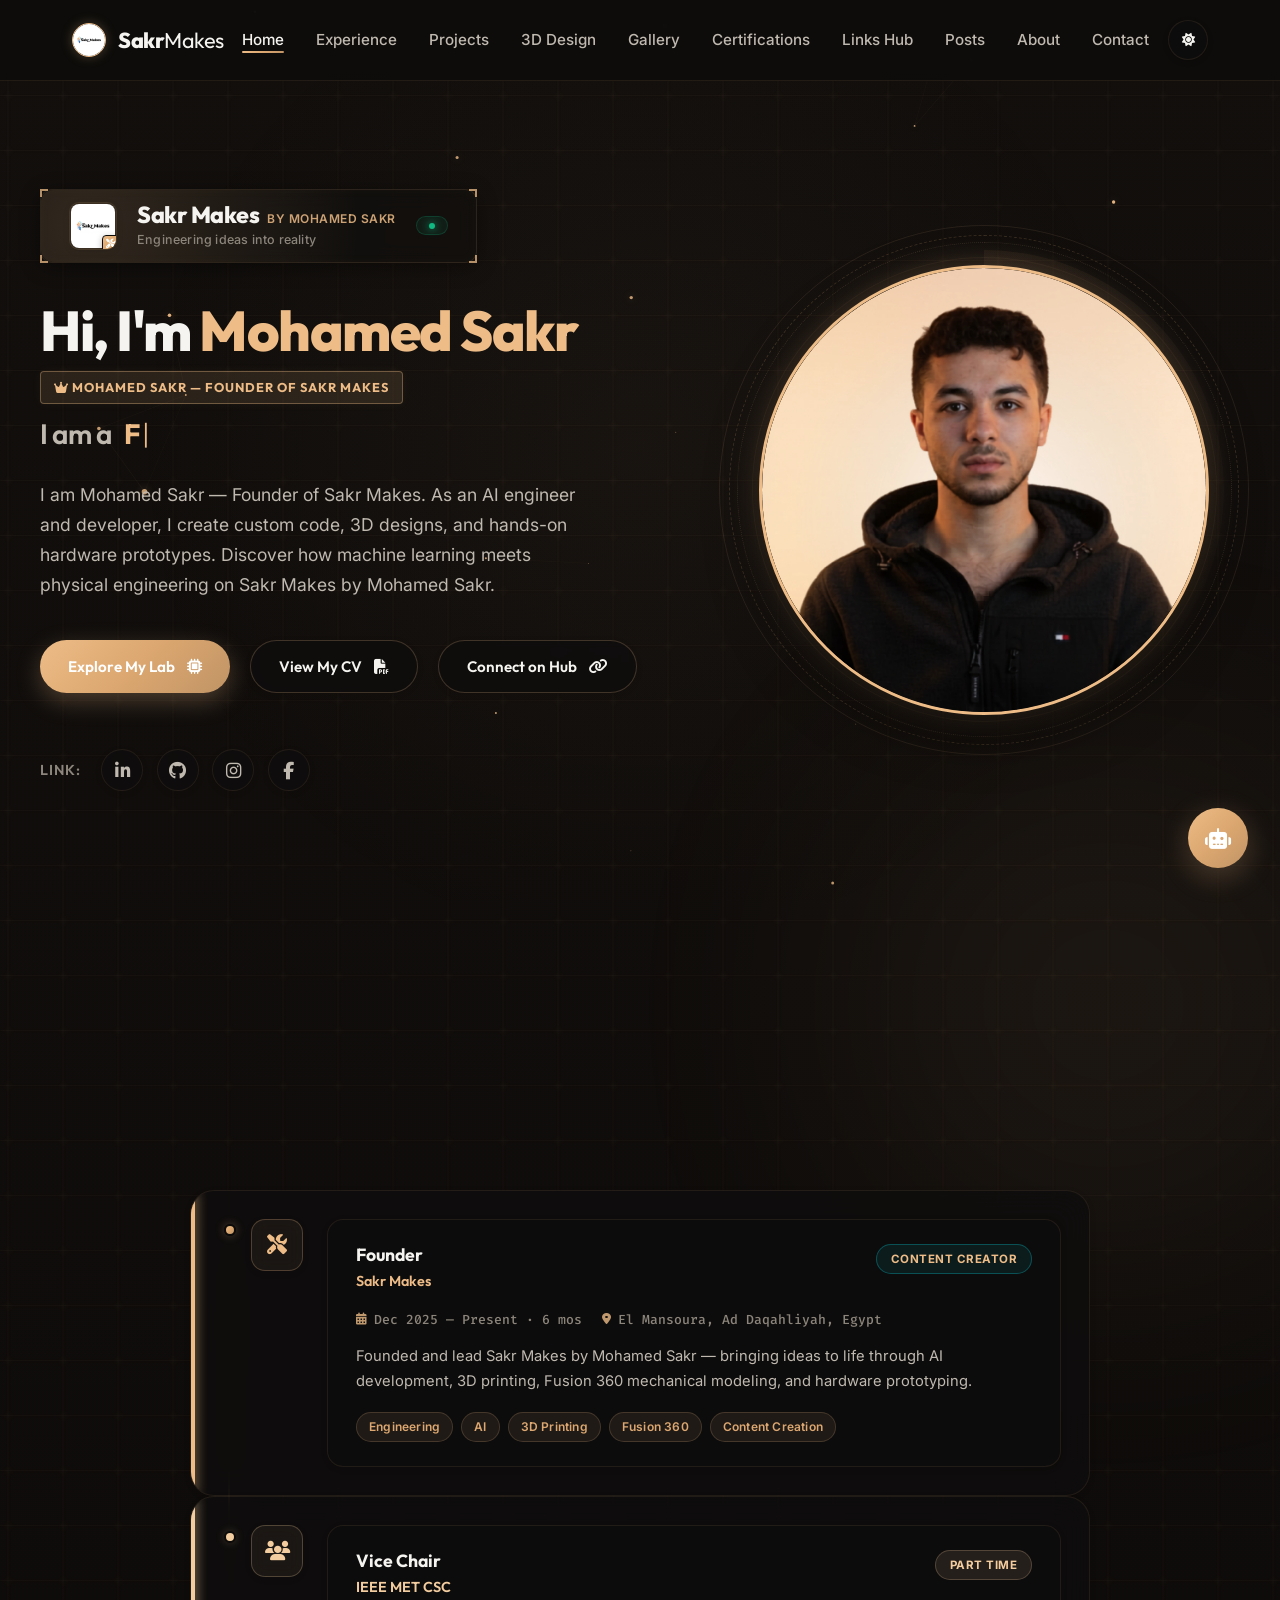
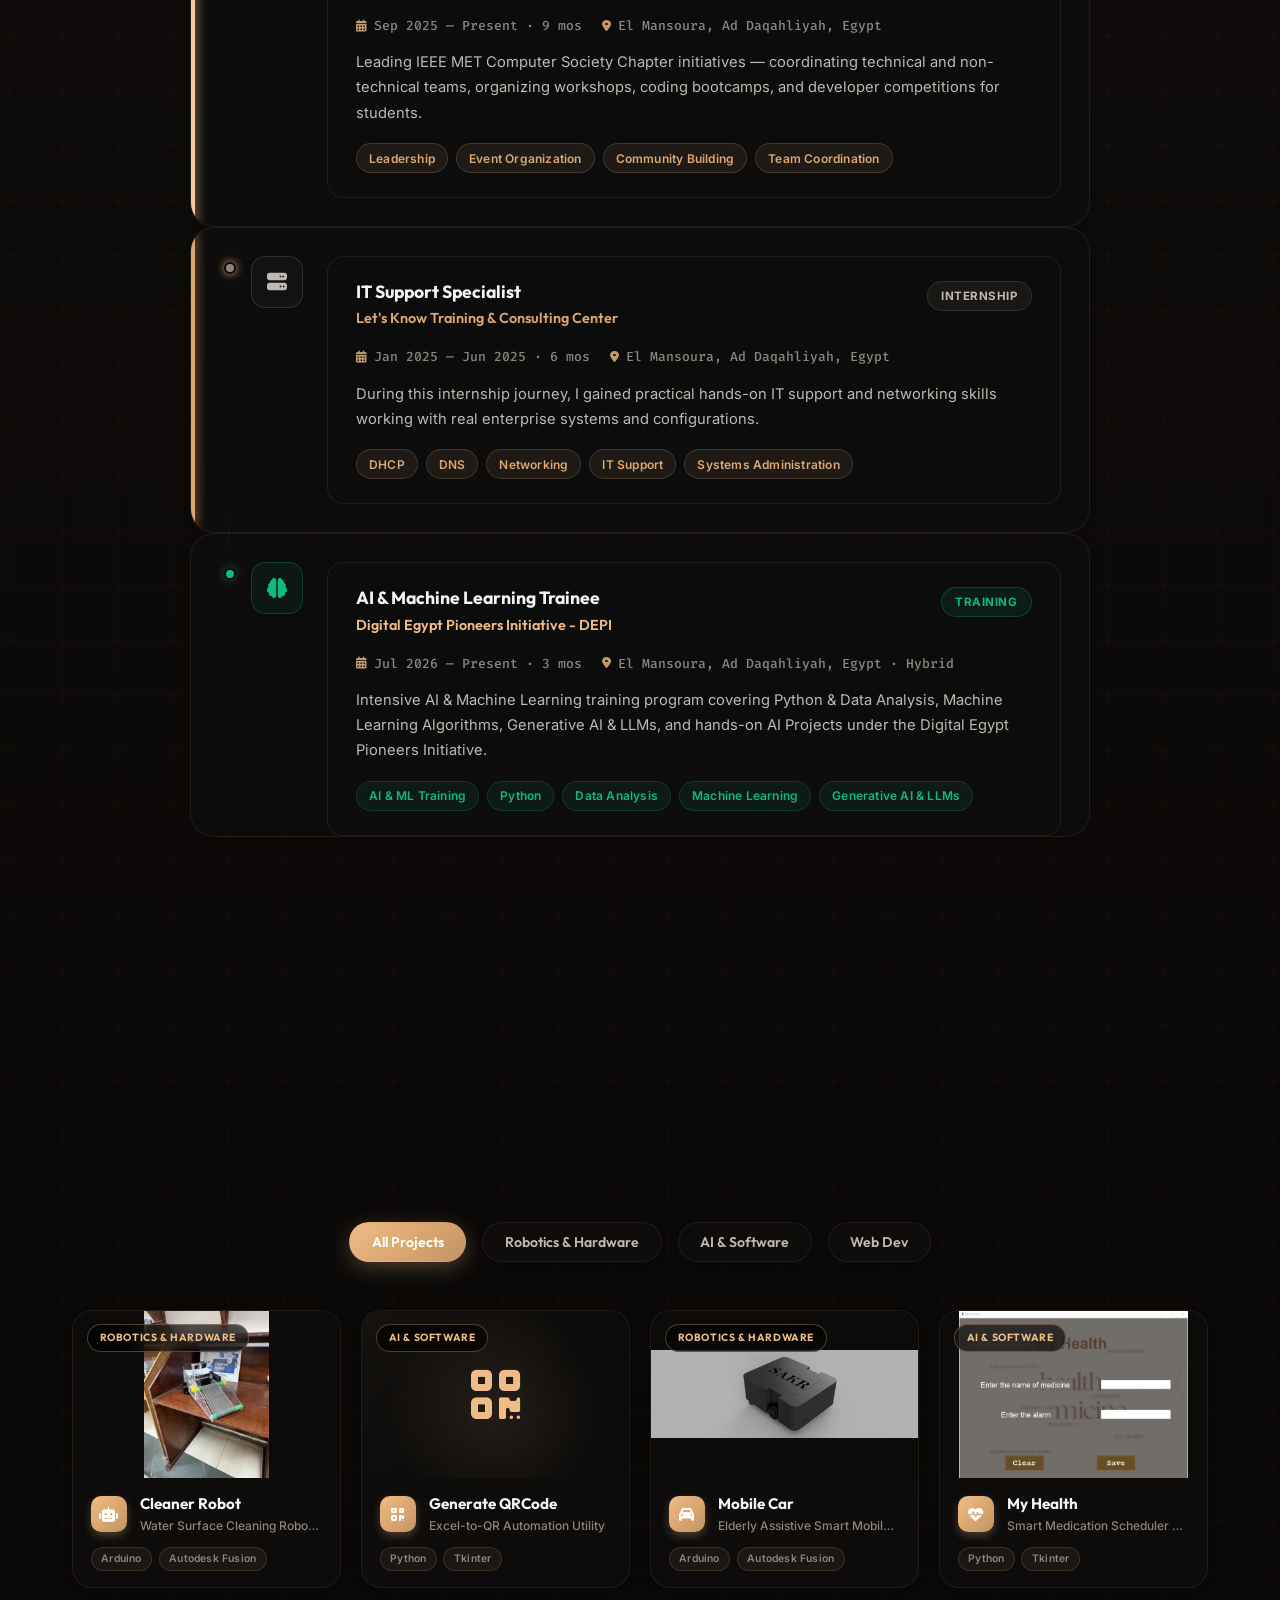
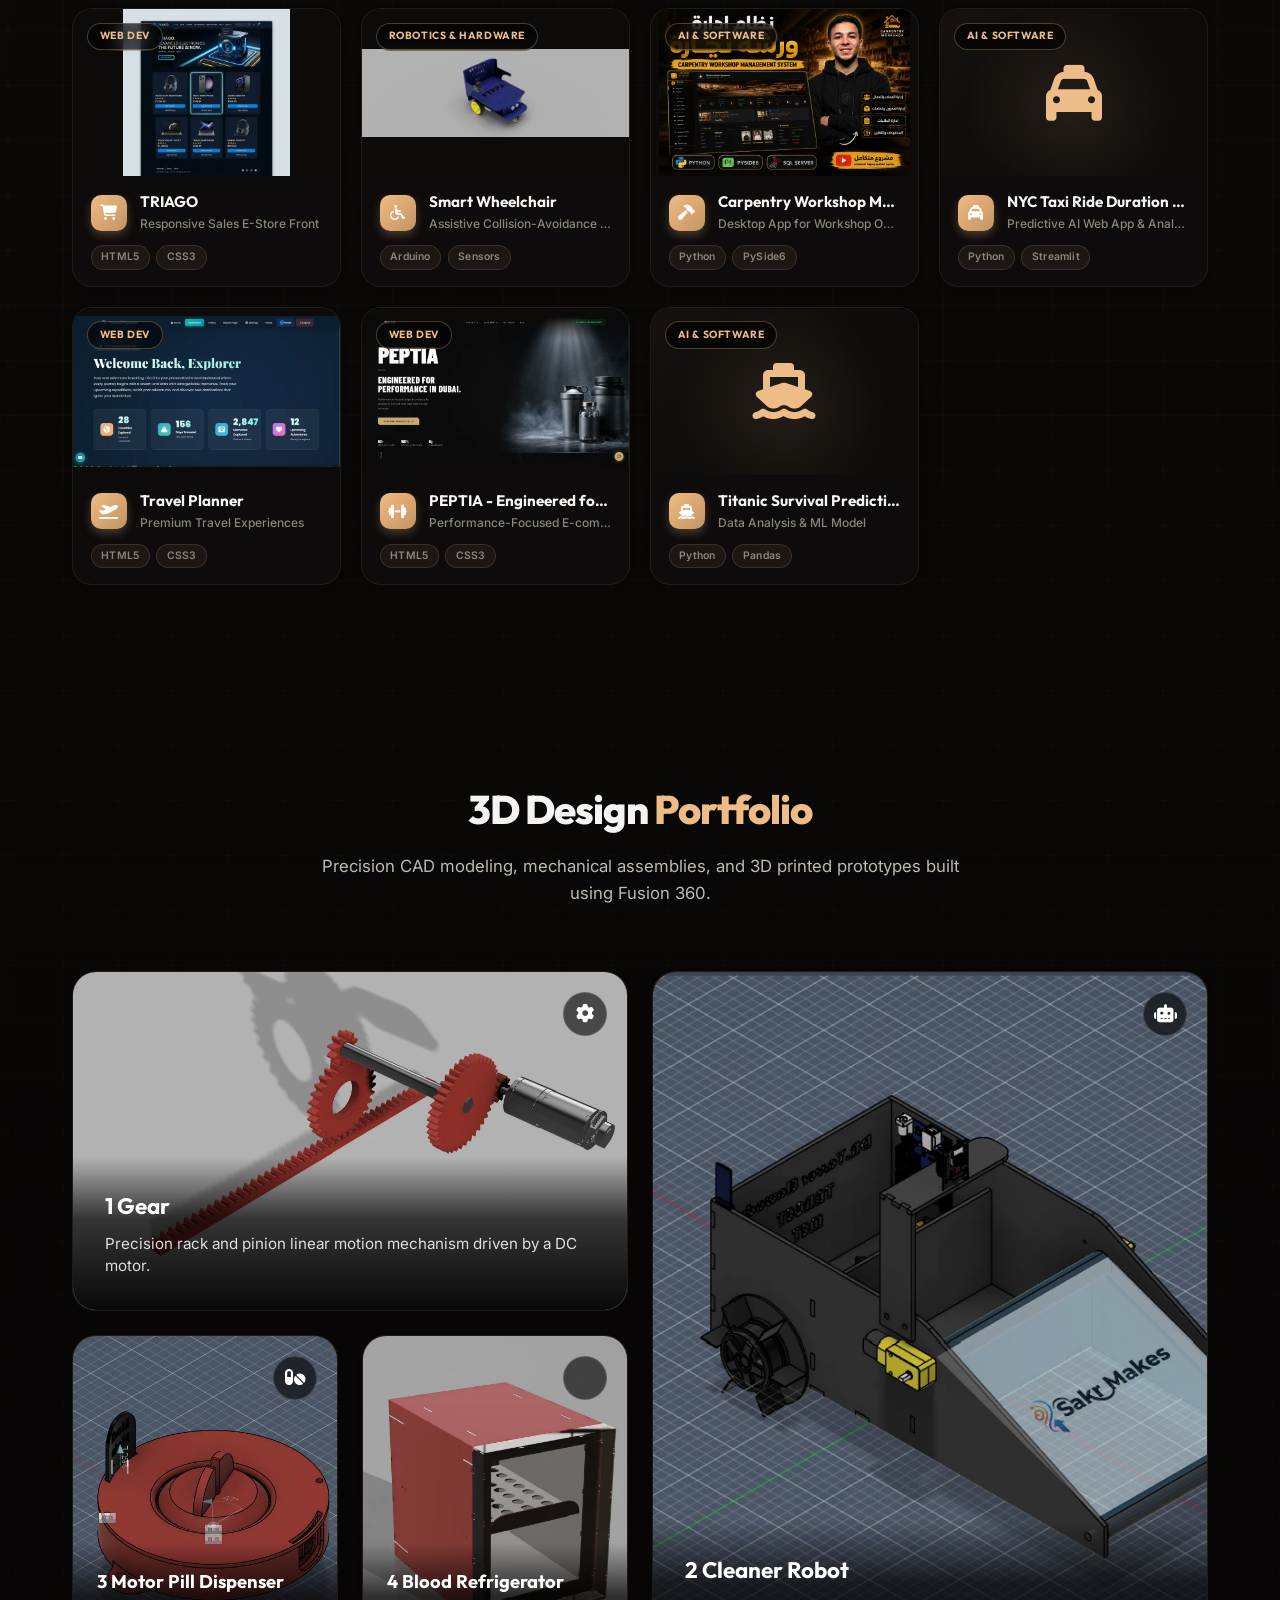
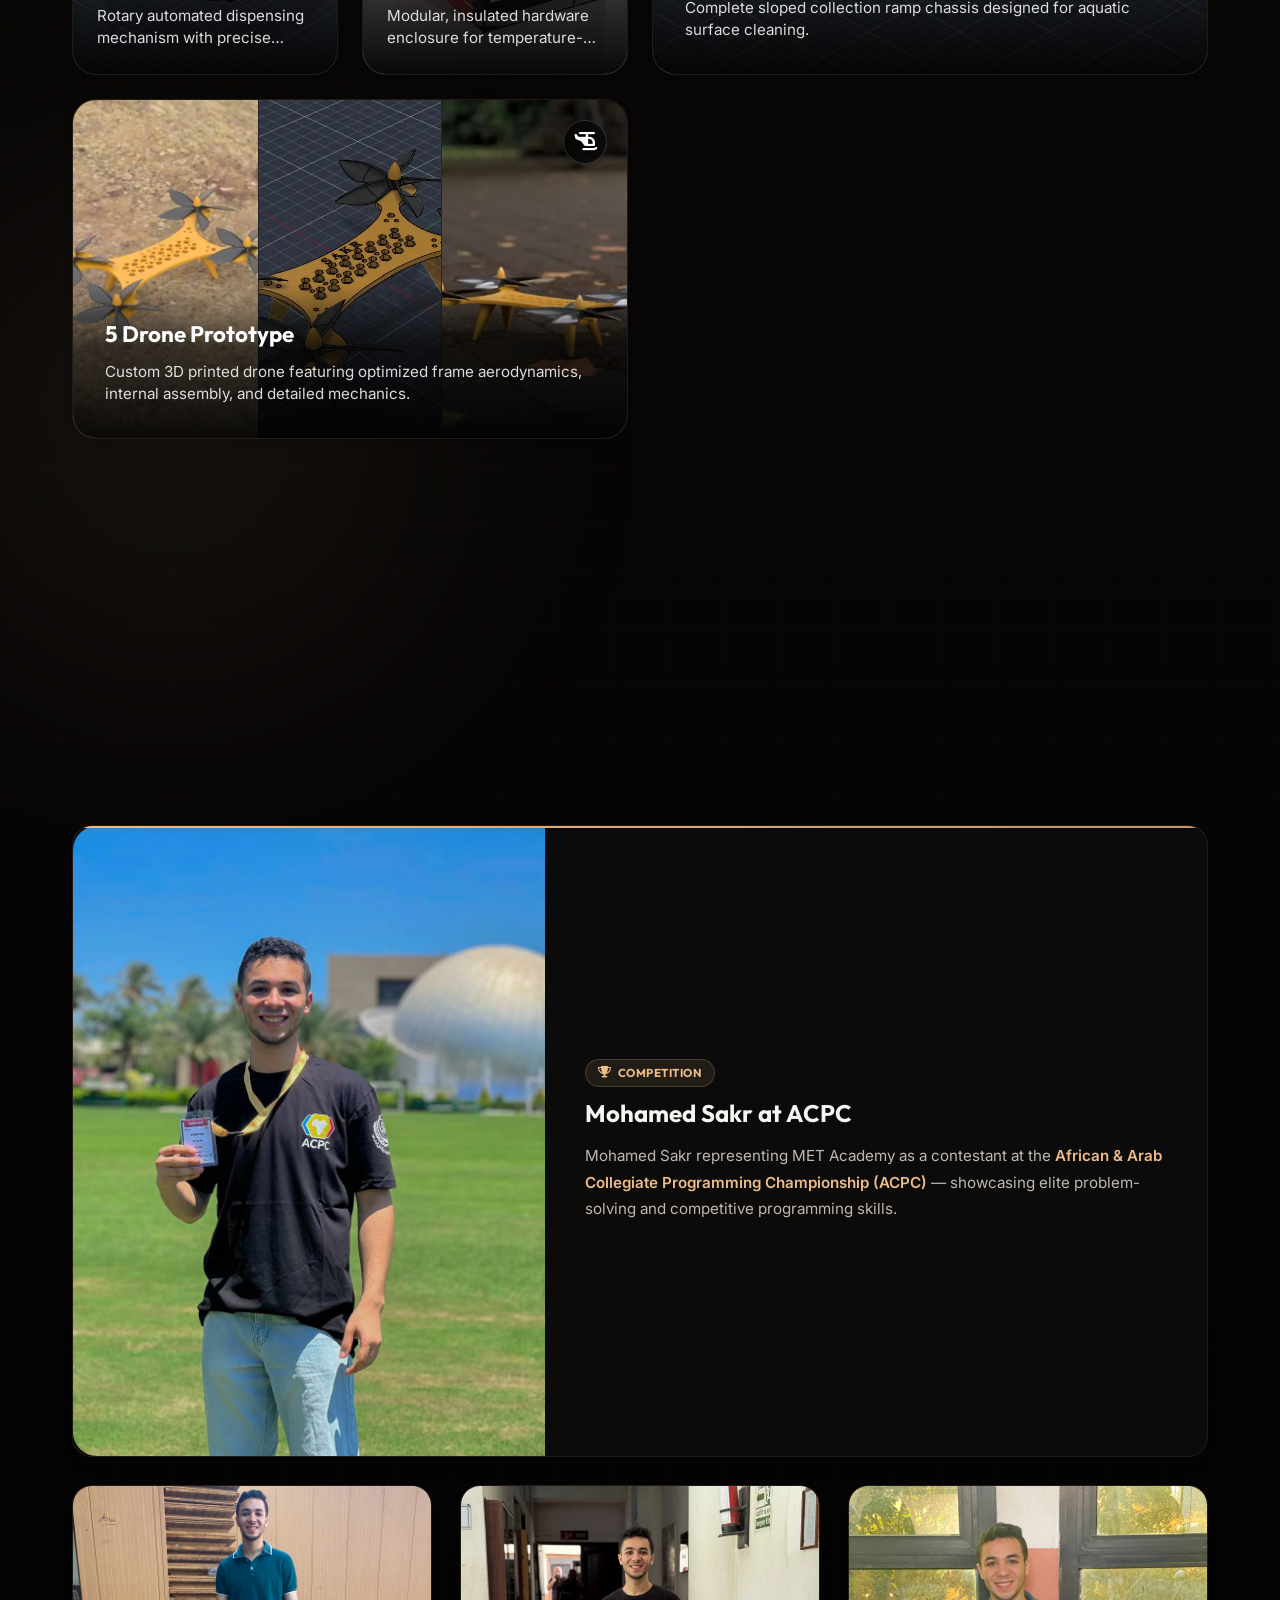
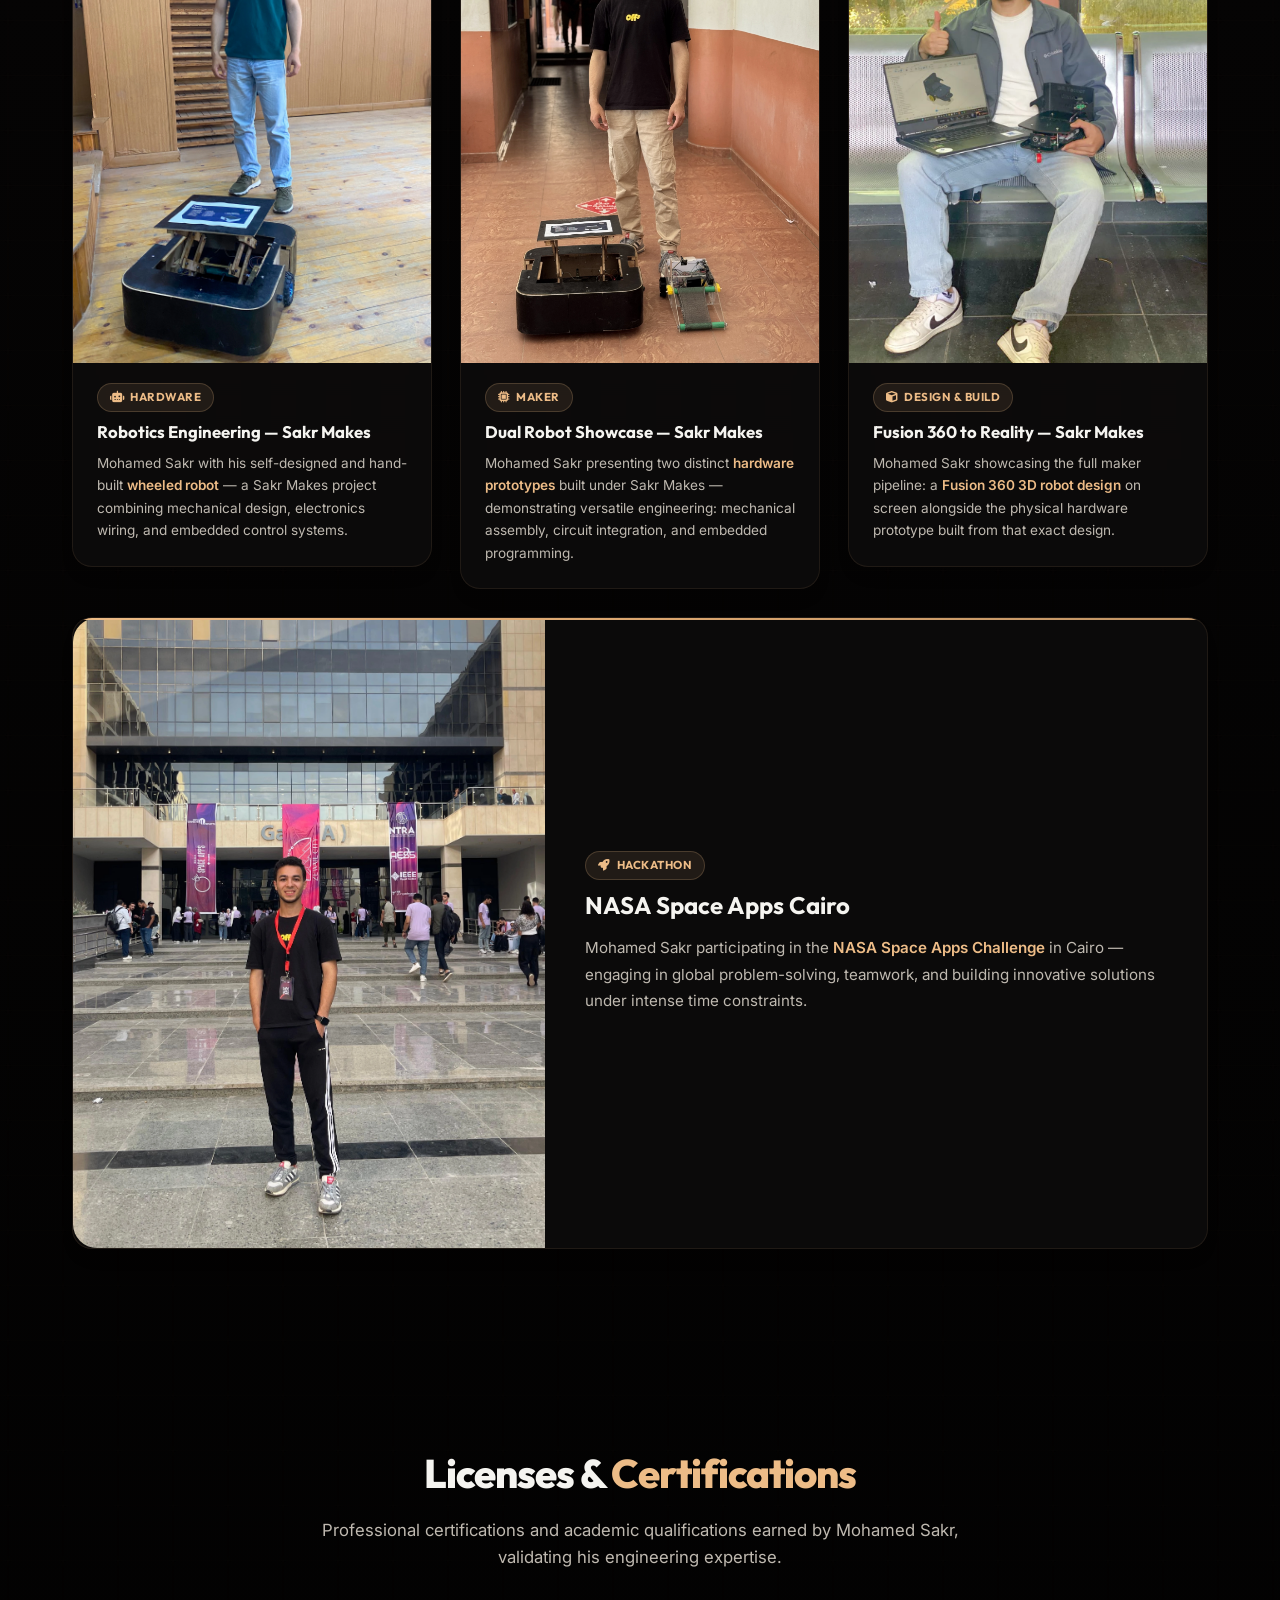
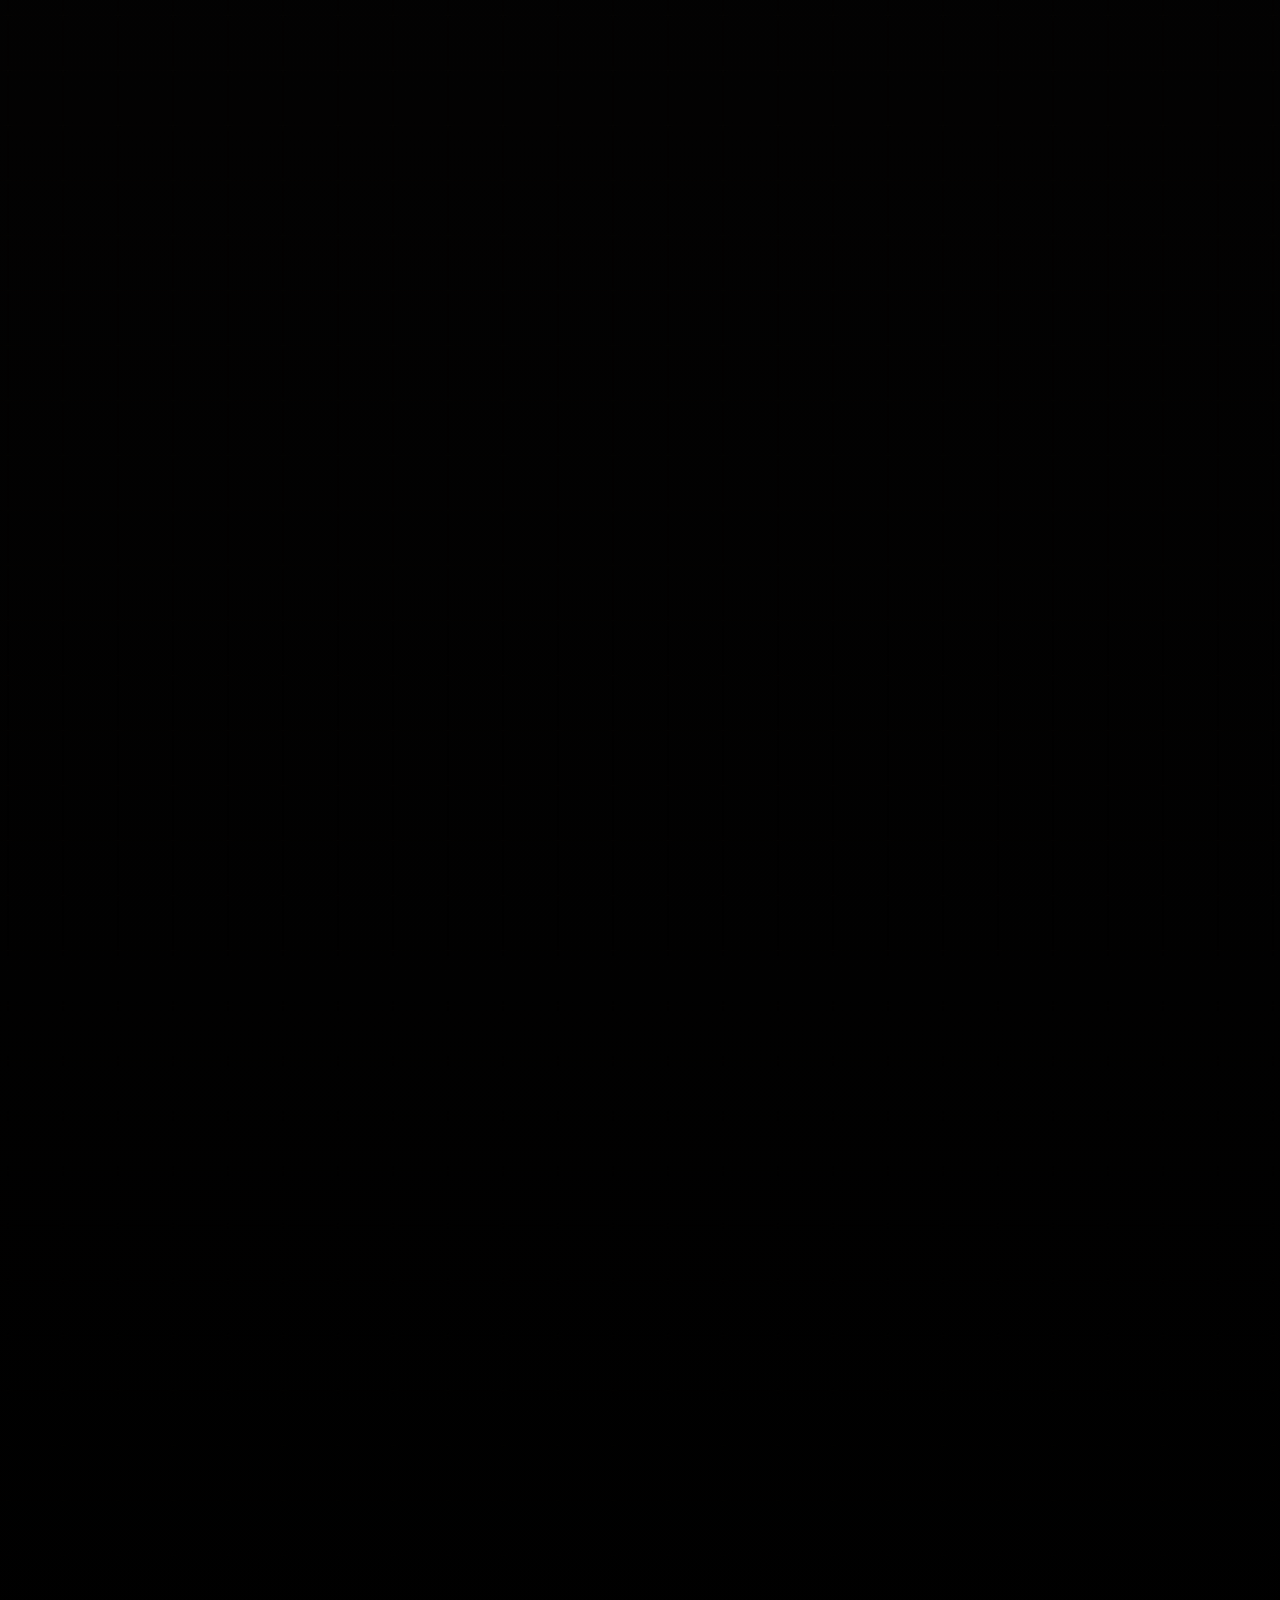
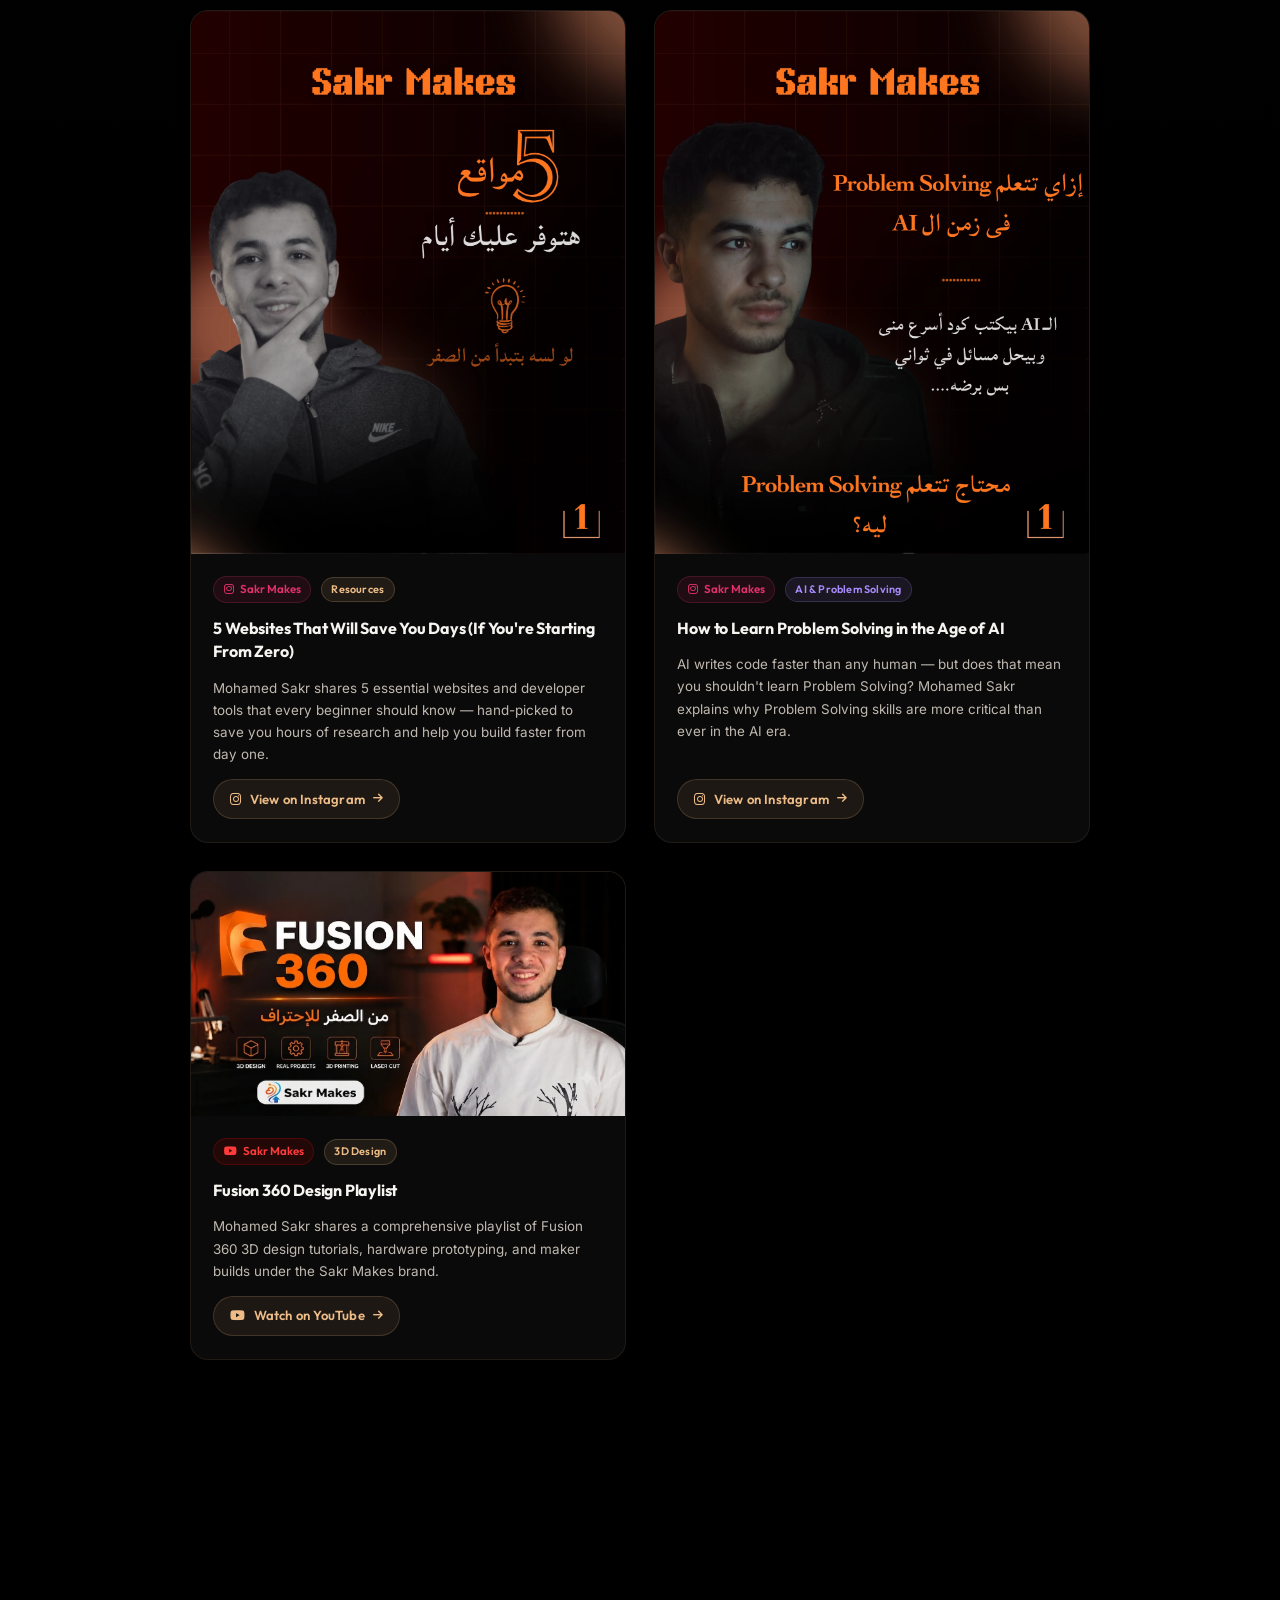
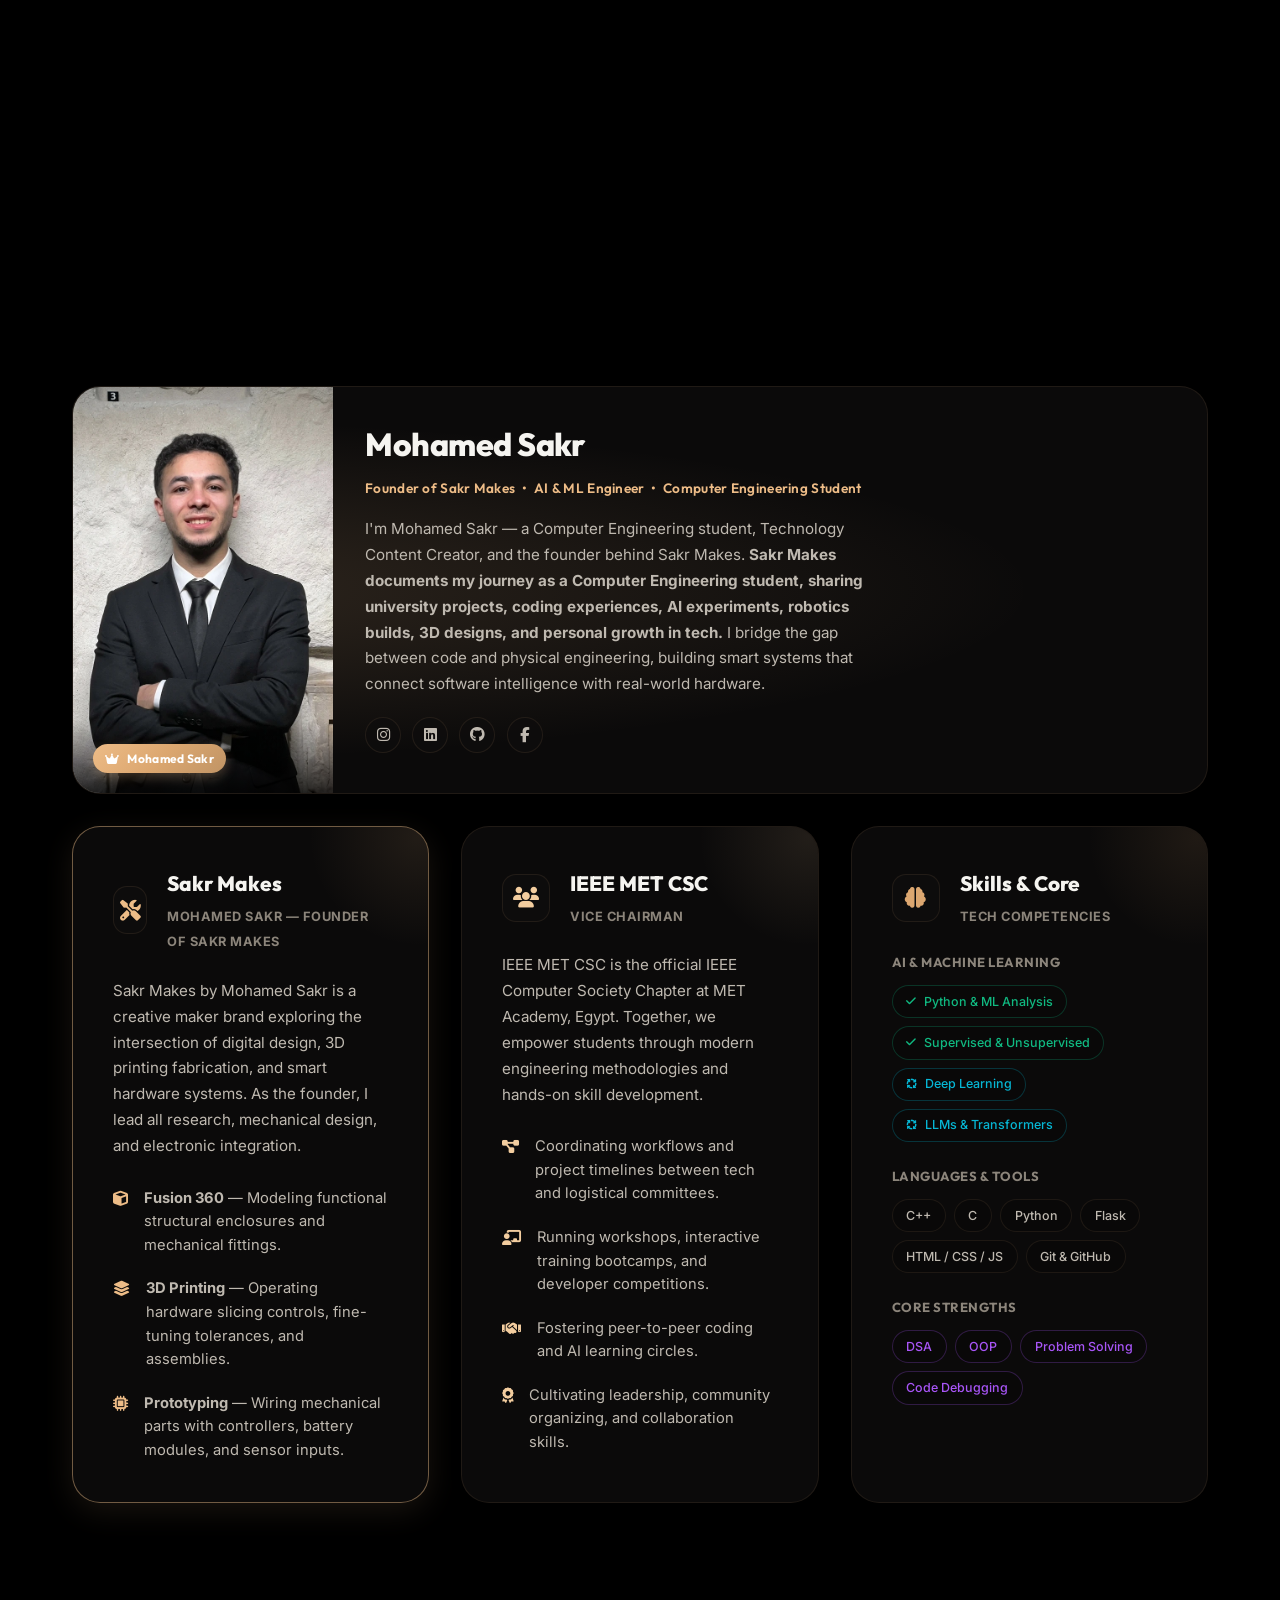
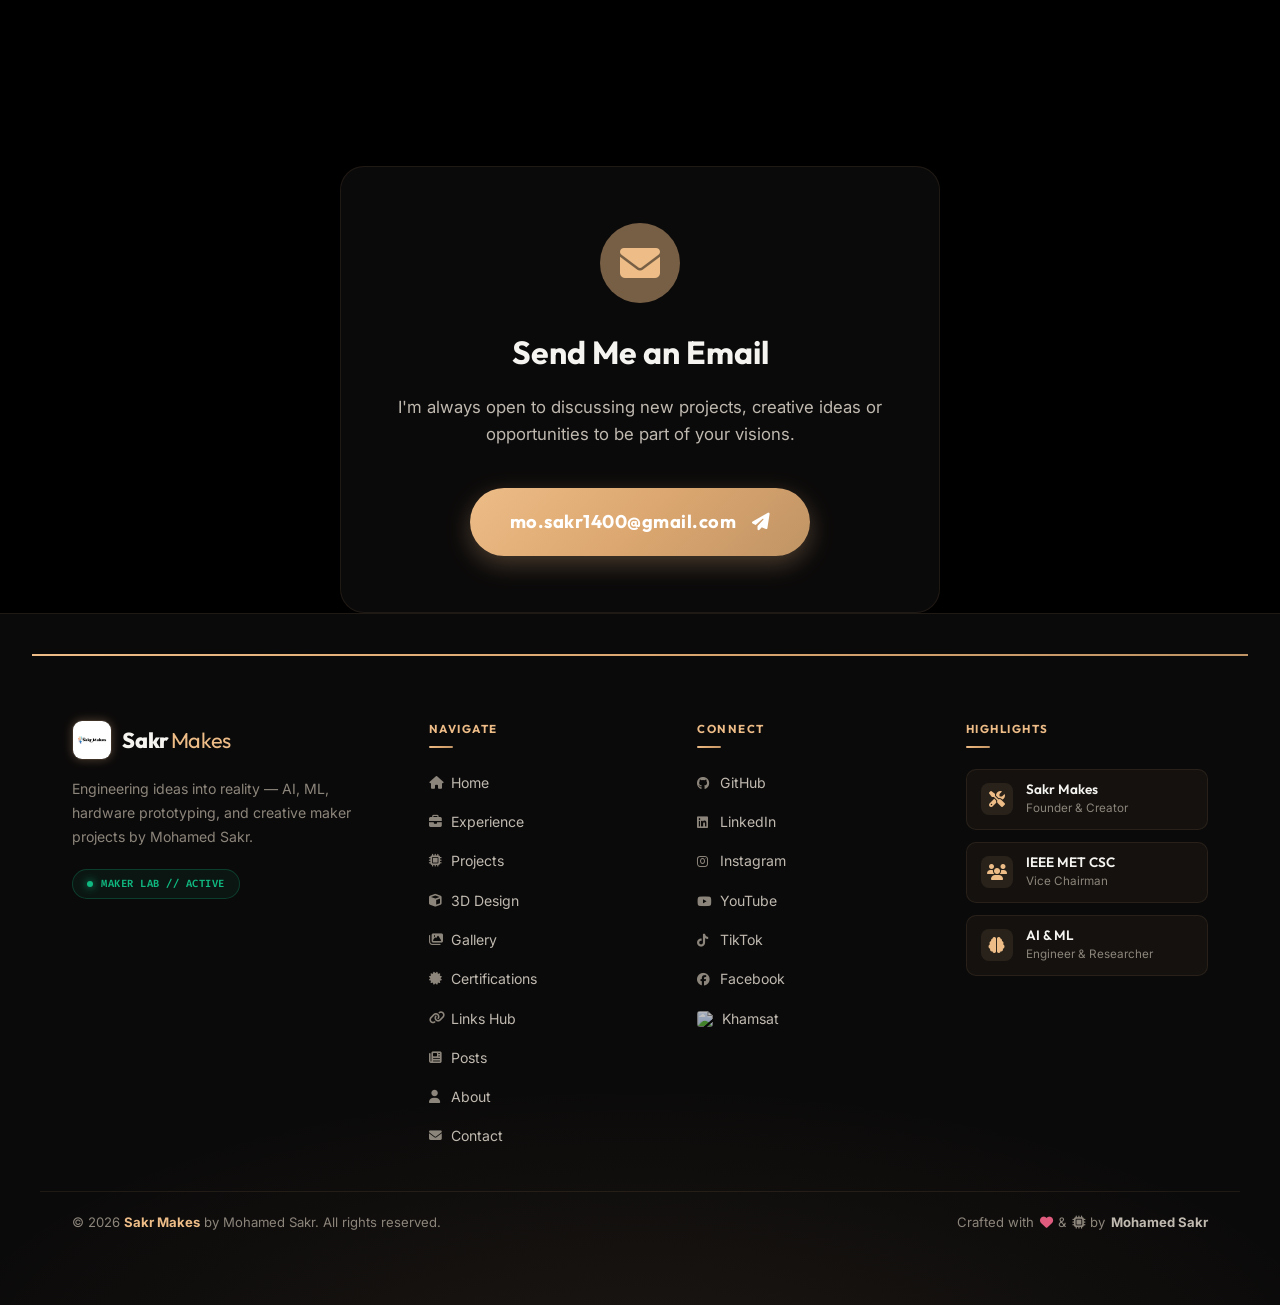
==== commit d14ea69f: "feat: generate and include lighthouse desktop performance audit report and helper script" ====
--- a/index.html
+++ b/index.html
@@ -223,9 +223,8 @@
     rel="stylesheet">
   <!-- FontAwesome Icons -->
   <link rel="preload" href="https://cdnjs.cloudflare.com/ajax/libs/font-awesome/6.4.0/css/all.min.css" as="style">
-  <link rel="stylesheet" href="https://cdnjs.cloudflare.com/ajax/libs/font-awesome/6.4.0/css/all.min.css"
-    integrity="sha512-iecdLmaskl7CVkqkXNQ/ZH/XLlvWZOJyj7Yy7tcenmpD1ypASozpmT/E0iPtmFIB46ZmdtAc9eNBvH0H/ZpiBw=="
-    crossorigin="anonymous" referrerpolicy="no-referrer" />
+  <link rel="stylesheet" href="https://cdnjs.cloudflare.com/ajax/libs/font-awesome/6.4.0/css/all.min.css" media="print" onload="this.media='all'">
+<noscript><link rel="stylesheet" href="https://cdnjs.cloudflare.com/ajax/libs/font-awesome/6.4.0/css/all.min.css"></noscript>
   <!-- Custom CSS -->
   <link rel="preload" href="style.min.css" as="style">
   <link rel="stylesheet" href="style.min.css">
@@ -385,7 +384,7 @@
 
             <!-- Circular Profile Photo Container -->
             <div class="profile-circle-container">
-              <img src="Mohamed Sakr.webp" width="400" height="400" alt="Mohamed Sakr — Founder of Sakr Makes" class="profile-circle-img">
+              <img src="Mohamed Sakr.webp" width="400" height="400" alt="Mohamed Sakr — Founder of Sakr Makes" class="profile-circle-img" fetchpriority="high">
             </div>
           </div>
         </div>
